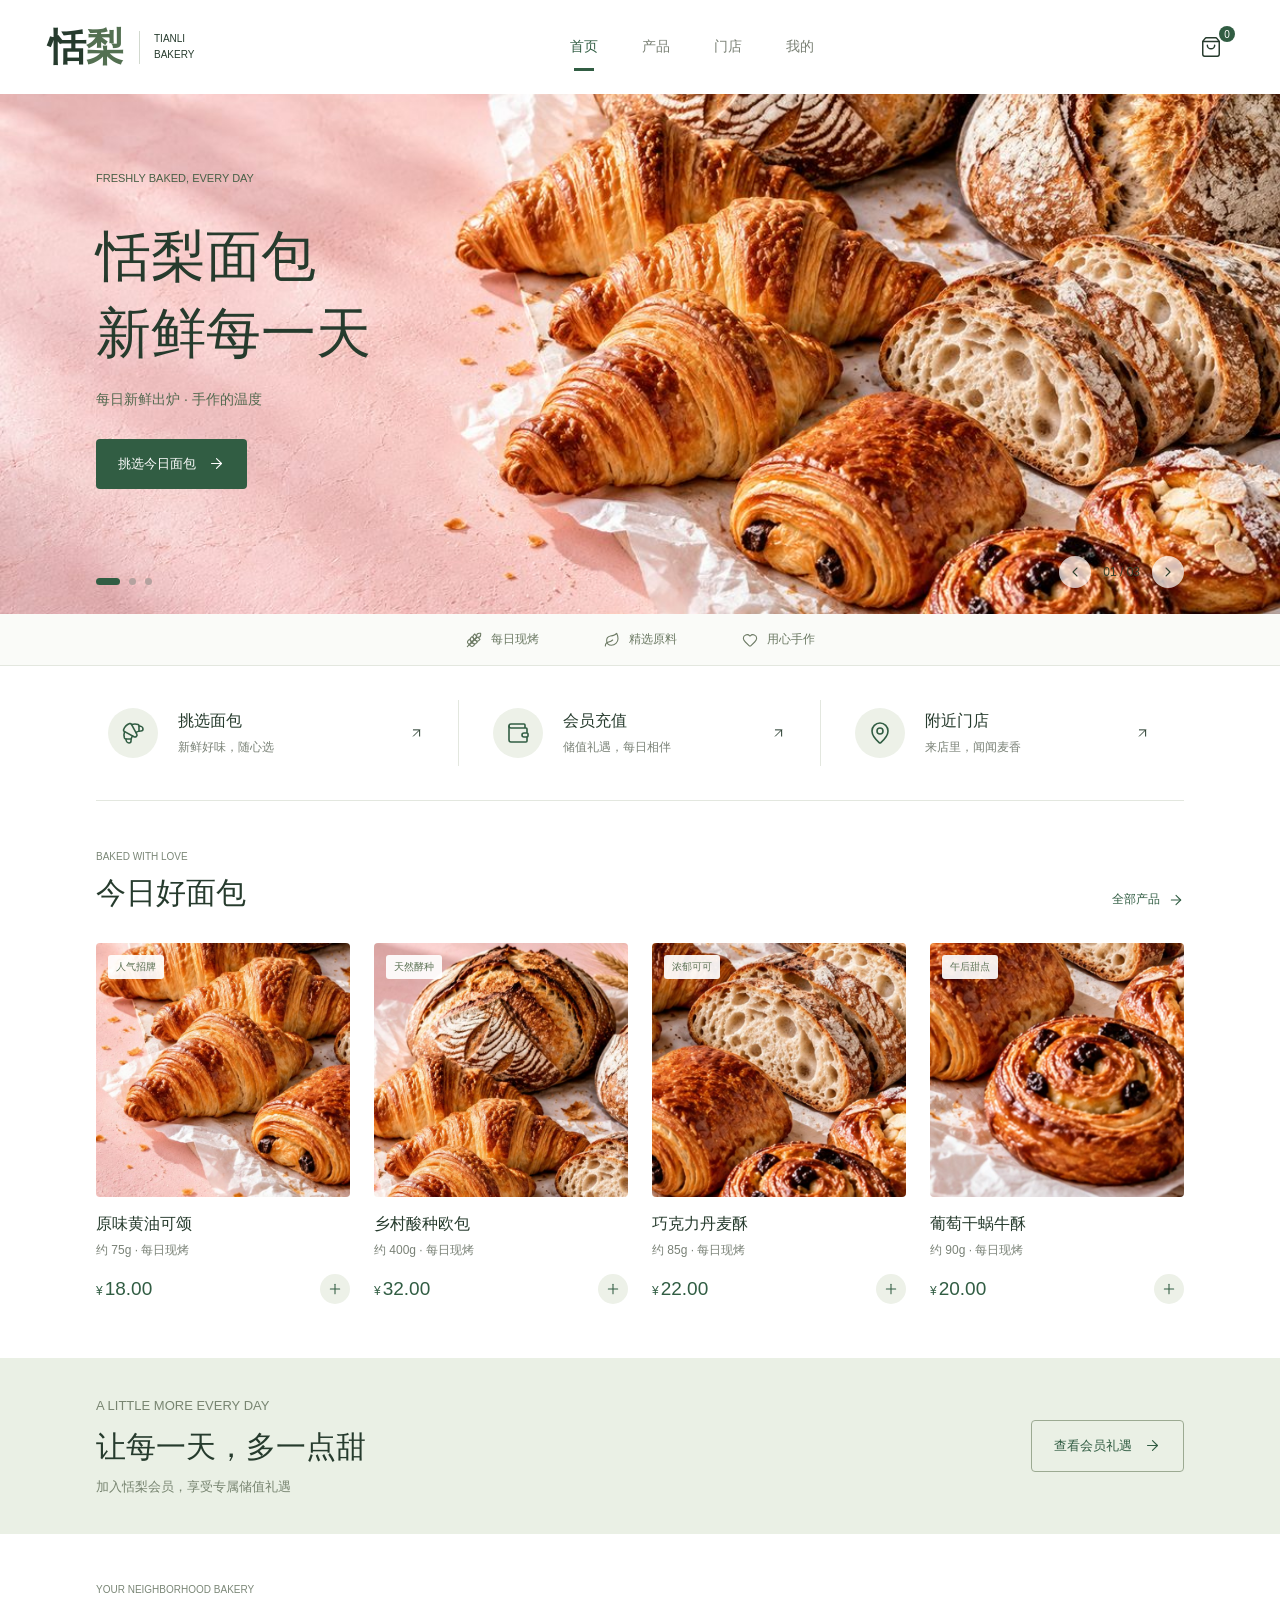
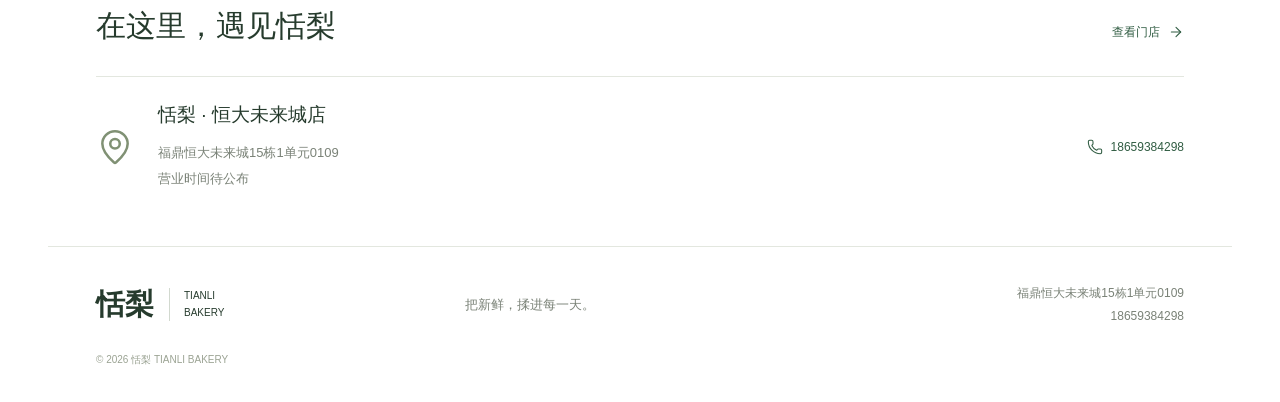
==== tianli-preview.html @ 6bf2262b "Publish self-contained interactive HTML preview" ====
<!doctype html>
<html lang="zh-CN">
<head>
  <meta charset="UTF-8">
  <meta name="viewport" content="width=device-width,initial-scale=1">
  <meta name="theme-color" content="#315d43">
  <title>恬梨 · 每日新鲜出炉</title>
  <style>
:root{--green:#315d43;--ink:#263b2d;--muted:#7a8277;--line:#e3e7df;--pink:#f1dbdd}*{box-sizing:border-box}body{margin:0;color:var(--ink);background:#fff;font-family:-apple-system,BlinkMacSystemFont,"PingFang SC","Microsoft YaHei",sans-serif;font-size:15px;letter-spacing:0}button,input{font:inherit}button,a,input{-webkit-tap-highlight-color:transparent}button{cursor:pointer;color:inherit;border:0}a{color:inherit;text-decoration:none}button:disabled{opacity:.45;cursor:not-allowed}button:focus-visible,a:focus-visible,input:focus-visible{outline:3px solid #b7c9ad;outline-offset:4px}svg{width:22px;height:22px;stroke-width:1.6;flex-shrink:0}h1,h2,h3,p{margin:0}h2{font-size:30px;font-weight:500}h3{font-size:17px;font-weight:500}.header{height:94px;display:flex;align-items:center;justify-content:space-between;max-width:1280px;margin:auto;padding:0 48px;gap:24px}.brand{display:flex;align-items:center;gap:15px}.brand-mark{font-family:"Songti SC",SimSun,serif;font-size:38px;font-weight:700;white-space:nowrap}.brand-mark span{color:#547052}.brand-sub{font-size:10px;line-height:1.65;padding-left:14px;border-left:1px solid #d2d9cf}.header nav{display:flex;gap:44px;align-items:center;height:100%}.header nav a{height:100%;display:flex;align-items:center;position:relative;font-size:14px;color:#7a8175}.header nav a.active{color:var(--green)}.header nav a.active:after{content:"";height:3px;position:absolute;background:var(--green);width:20px;bottom:23px;left:calc(50% - 10px)}.header-bag{background:transparent;position:relative}.icon-button{display:flex;align-items:center;justify-content:center;width:42px;height:42px;background:transparent;border-radius:50%}.header-bag span{position:absolute;right:-3px;top:0;background:var(--green);color:white;font-size:10px;border-radius:50%;min-width:16px;height:16px;display:grid;place-items:center}.hero{position:relative;background:#f2dadd;overflow:hidden;height:520px}.hero-image{position:absolute;width:100%;height:100%;object-fit:cover;object-position:center 59%}.hero-inner{max-width:1184px;margin:auto;padding:76px 48px;position:relative;height:100%}.eyebrow{font-size:10px;color:#7b8777;line-height:1.6}.hero .eyebrow{color:#476046;font-size:11px}.hero h1{font-family:"Songti SC",SimSun,serif;font-size:55px;font-weight:500;line-height:1.4;white-space:pre-line;margin:21px 0 19px}.hero p{font-size:14px;color:#52694f;margin-bottom:30px}.primary,.secondary{display:inline-flex;align-items:center;justify-content:center;gap:12px;padding:16px 22px;min-height:48px;border-radius:4px;background:var(--green);color:#fff;font-size:13px}.primary svg,.secondary svg{width:17px;height:17px}.secondary{background:#edf1e9;color:var(--green)}.hero-counter{position:absolute;right:48px;bottom:26px;display:flex;gap:12px;align-items:center;font-size:12px;color:#30412d}.hero-counter button{width:32px;height:32px;background:rgba(255,255,255,.7);border-radius:50%;display:grid;place-items:center}.hero-counter svg{width:16px;height:16px}.hero-dots{display:flex;gap:9px;position:absolute;left:48px;bottom:29px}.hero-dots button{width:7px;height:7px;padding:0;border-radius:50%;background:#b5a29f}.hero-dots button.active{width:24px;border-radius:4px;background:var(--green)}.promise{display:flex;justify-content:center;gap:65px;font-size:12px;color:#6c7a64;min-height:52px;align-items:center;border-bottom:1px solid var(--line);background:#fafbf8}.promise span{display:flex;align-items:center;gap:9px}.promise svg{width:16px;height:16px}.container{max-width:1184px;margin:auto;padding:0 48px}.quick-links{display:grid;grid-template-columns:repeat(3,minmax(0,1fr));padding:34px 0;border-bottom:1px solid var(--line)}.quick-links button{display:flex;align-items:center;gap:20px;background:transparent;text-align:left;padding:8px 34px;border-right:1px solid var(--line)}.quick-links button:first-child{padding-left:12px}.quick-links button:last-child{border:0}.quick-icon{width:50px;height:50px;display:grid;place-items:center;background:#edf1e8;border-radius:50%;flex-shrink:0}.quick-icon svg{width:24px;height:24px;color:var(--green)}.quick-links h3{font-size:16px;margin-bottom:7px}.quick-links p{font-size:12px;color:var(--muted)}.quick-links>button>svg{margin-left:auto;width:15px}.section{padding:48px 0 54px}.section-head{display:flex;align-items:end;justify-content:space-between;margin-bottom:29px;gap:20px}.section-head h2{margin-top:8px}.text-link{display:flex;align-items:center;gap:8px;background:transparent;color:var(--green);font-size:12px;padding:6px 0;white-space:nowrap}.text-link svg{width:16px;height:16px}.product-grid{display:grid;grid-template-columns:repeat(4,minmax(0,1fr));gap:24px}.product{min-width:0}.product-photo{position:relative;overflow:hidden;aspect-ratio:1/1;background:var(--pink);border-radius:4px;margin-bottom:17px;display:block;width:100%;padding:0}.product-photo img{width:100%;height:100%;object-fit:cover;transform:scale(1.75);transition:transform .3s}.product-photo:hover img{transform:scale(1.9)}.product-photo .badge{position:absolute;top:12px;left:12px;z-index:1;background:rgba(255,255,255,.92)}.badge{display:inline-flex;align-items:center;padding:5px 8px;border-radius:3px;font-size:10px;background:#edf1e8;color:#5b7153;white-space:nowrap}.product h3{margin-bottom:7px;font-size:16px}.product p{font-size:12px;color:var(--muted)}.product-bottom{display:flex;justify-content:space-between;align-items:center;margin-top:15px}.price{font-size:19px;color:var(--green);font-weight:500}.price small{font-size:12px;margin-right:2px}.add{width:30px;height:30px;display:grid;place-items:center;border-radius:50%;background:#edf1e8;color:var(--green)}.add svg{width:16px;height:16px}.membership{background:#eaf0e5;padding:38px 0}.membership .container{display:flex;justify-content:space-between;align-items:center;gap:24px}.membership h2{font-family:"Songti SC",SimSun,serif;margin:10px 0;font-size:30px}.membership p{color:#788571;font-size:13px}.membership .primary{background:transparent;border:1px solid #9caa92;color:var(--green)}.store-teaser{display:flex;justify-content:space-between;align-items:center;border-top:1px solid var(--line);padding:25px 0 0;gap:20px}.store-teaser h3{font-size:19px;margin-bottom:12px}.store-teaser p{font-size:13px;color:var(--muted);line-height:2}.store-pin{display:flex;align-items:center;gap:24px}.store-pin>svg{width:38px;height:38px;color:#809174}.site-footer{border-top:1px solid var(--line);padding:35px 48px;max-width:1184px;margin:auto;display:grid;grid-template-columns:1fr 1fr 1fr;gap:20px;align-items:center}.site-footer .brand-mark{font-size:29px}.site-footer>p{font-size:13px;color:var(--muted)}.footer-address{font-size:12px!important;text-align:right;line-height:1.9}.footer-small{grid-column:1/-1;font-size:10px;color:#9ba393;padding-top:6px}.mobile-nav{display:none}.page-title{padding:44px 0 30px}.page-title h1{font-size:32px;font-weight:500;margin:10px 0 15px}.page-title p{color:var(--muted);font-size:13px;line-height:1.8}.catalog-tools{display:flex;justify-content:space-between;align-items:center;gap:24px;margin-bottom:30px;flex-wrap:wrap}.categories{display:flex;gap:8px;overflow:auto;max-width:100%}.categories button{border-radius:4px;padding:13px 18px;background:#f3f5f0;color:#6a7961;font-size:13px;white-space:nowrap}.categories button.active{background:var(--green);color:white}.search-box{display:flex;align-items:center;border:1px solid var(--line);border-radius:4px;padding:0 14px;height:44px;gap:10px}.search-box svg{width:16px;color:#8b9685}.search-box input{border:0;outline:0;max-width:200px;font-size:13px;background:transparent;width:100%}.catalog-section{padding-bottom:60px}.catalog-section .product-grid{row-gap:38px}.results{font-size:12px;color:var(--muted);margin-bottom:25px}.empty{padding:48px 16px;text-align:center;color:var(--muted);font-size:13px;line-height:1.8}.wallet-layout{display:grid;grid-template-columns:1fr 1.1fr;gap:70px;padding-bottom:60px}.member-header{display:flex;gap:14px;align-items:center;margin-bottom:26px}.avatar{width:46px;height:46px;border-radius:50%;background:#e7eee1;display:grid;place-items:center;font-size:20px}.member-header h3{margin-bottom:7px}.member-header p{font-size:12px;color:var(--muted)}.member-header .text-link{margin-left:auto}.balance{background:var(--green);color:#fff;border-radius:6px;padding:30px}.balance-top{display:flex;justify-content:space-between;font-size:12px;gap:15px}.balance-top .eyebrow{color:#c8d4c3}.balance-number{font-size:54px;margin:18px 0}.balance-bottom{font-size:11px;color:#c9d6c4}.wallet-layout h2{font-size:23px}.wallet-layout .section-head{margin-bottom:22px;align-items:center}.plans{display:grid;grid-template-columns:repeat(2,minmax(0,1fr));gap:14px}.plan{border:1px solid var(--line);background:#fff;padding:24px 12px;border-radius:4px;color:var(--green)}.plan.active{border-color:var(--green);background:#eff4ea;box-shadow:inset 0 0 0 1px var(--green)}.plan-amount{display:block;font-size:28px;margin-bottom:8px}.plan-gift{font-size:12px;color:#718469}.plan-note{color:var(--muted);font-size:11px;margin-top:17px;line-height:1.8}.agreement{display:flex;align-items:center;gap:0;flex-wrap:wrap;font-size:12px;color:var(--muted);margin:23px 0}.agreement label{display:flex;align-items:center;gap:6px}.agreement input{accent-color:var(--green);width:15px;height:15px}.agreement .text-link{font-size:12px}.recharge{width:100%}.records-title{margin-top:34px!important}.store-layout{display:grid;grid-template-columns:1fr 1fr;gap:50px;padding-bottom:55px;align-items:start}.store-image{width:100%;aspect-ratio:1.2;object-fit:cover;border-radius:4px}.store-card{padding:12px 0}.store-card h2{font-size:24px;margin-bottom:28px}.store-field{padding:18px 0;border-bottom:1px solid var(--line);line-height:1.8}.store-field span{display:block;font-size:11px;color:var(--muted);margin-bottom:7px}.store-field p{font-size:14px}.store-services{display:flex;gap:8px;margin:20px 0}.store-actions{display:flex;gap:12px;flex-wrap:wrap}.store-actions .primary,.store-actions .secondary{font-size:12px}.cart-summary{position:sticky;bottom:24px;background:var(--green);color:white;display:flex;align-items:center;justify-content:space-between;gap:12px;padding:16px 22px;border-radius:4px;margin:30px 0 0}.cart-summary button{background:transparent;color:white;display:flex;align-items:center;gap:8px}.cart-summary .price{color:white}.cart-summary .text-link{font-size:13px}dialog{border:0;border-radius:8px;width:min(490px,calc(100% - 32px));padding:28px;color:var(--ink);max-height:85vh;overflow-y:auto}dialog::backdrop{background:rgba(21,38,25,.42);backdrop-filter:blur(3px)}.modal-head{display:flex;justify-content:space-between;align-items:center;gap:14px;margin-bottom:22px}.modal-head h2{font-size:22px}.modal-head .icon-button{background:#f2f5ed;flex-shrink:0}.modal-photo{width:100%;aspect-ratio:1.5;object-fit:cover;border-radius:4px}.modal-desc{font-size:14px;color:#6e7d65;line-height:1.9;margin:20px 0}.modal-small{font-size:12px;line-height:1.9;color:var(--muted)}dialog>.primary{width:100%;margin-top:22px}.cart-item{display:flex;justify-content:space-between;align-items:center;gap:14px;padding:18px 0;border-bottom:1px solid var(--line)}.cart-item h3{font-size:14px;margin-bottom:7px}.cart-item p{font-size:12px;color:var(--muted)}.stepper{display:flex;align-items:center;gap:10px}.stepper button{width:30px;height:30px;background:#edf1e8;display:grid;place-items:center;border-radius:3px}.stepper svg{width:14px;height:14px}.cart-total{display:flex;justify-content:space-between;align-items:center;margin-top:24px}.pickup-store{background:#f3f6ee;padding:14px;margin:18px 0;font-size:12px;line-height:1.9;color:#6a7d60}#toast{position:fixed;bottom:105px;left:50%;transform:translateX(-50%);background:#283f2d;color:white;padding:12px 20px;border-radius:4px;font-size:13px;z-index:5;opacity:0;pointer-events:none;transition:opacity .2s;max-width:90%;text-align:center}#toast.visible{opacity:1}body:has(dialog[open]){overflow:hidden}.notice-text{font-size:14px;line-height:1.9;color:#73816b}.checkout-form{display:grid;gap:14px}.checkout-form label{font-size:12px;display:grid;gap:8px;color:#68785f}.checkout-form input{border:1px solid var(--line);padding:13px;border-radius:4px;width:100%;background:#fff}.checkout-form .primary{margin-top:8px}.checkout-note{font-size:11px;color:#8b9486;line-height:1.8}
@media(min-width:1440px){.hero{height:560px}.hero-inner{padding-top:88px}.hero-image{object-position:center 58%}}@media(max-width:900px){.header{padding:0 28px}.container{padding:0 28px}.hero-inner{padding-left:28px;padding-right:28px}.hero-image{object-position:45% center}.hero h1{font-size:48px}.quick-links button{padding:8px 16px;gap:12px}.quick-links p{font-size:10px}.quick-links>button>svg{display:none}.product-grid{gap:18px}.wallet-layout{gap:32px}.site-footer{padding:30px 28px}.hero-dots{left:28px}.hero-counter{right:28px}.store-layout{gap:26px}}
@media(max-width:600px){body{padding-bottom:72px}.header{height:78px;padding:0 22px}.header .brand-mark{font-size:32px}.header .brand-sub{font-size:9px}.header nav{display:none}.hero{height:460px}.hero-image{object-position:43% center}.hero-inner{padding:42px 22px}.hero h1{font-size:40px;line-height:1.45;margin:21px 0 17px}.hero .eyebrow{font-size:9px;max-width:180px}.hero p{font-size:11px;max-width:190px;line-height:1.9;margin-bottom:22px}.hero .primary{padding:13px 17px;font-size:11px;min-height:44px}.hero-dots{left:22px;bottom:24px}.hero-counter{right:22px;bottom:16px}.hero-counter button{width:29px;height:29px}.promise{gap:23px;font-size:10px;height:48px}.promise svg{width:14px;height:14px}.promise span{gap:6px}.container{padding:0 22px}.quick-links{padding:22px 0}.quick-links button{flex-direction:column;gap:9px;text-align:center;padding:4px 6px!important}.quick-links .quick-icon{width:40px;height:40px}.quick-icon svg{width:21px;height:21px}.quick-links h3{font-size:13px;margin-bottom:5px}.quick-links p{font-size:9px;line-height:1.6}.section{padding:30px 0 34px}.section-head{margin-bottom:22px}.section-head h2{font-size:23px;margin-top:6px}.eyebrow{font-size:8px}.text-link{font-size:11px}.product-grid{grid-template-columns:repeat(2,minmax(0,1fr));gap:24px 16px}.product-photo{margin-bottom:13px}.product-photo .badge{top:8px;left:8px;font-size:9px;padding:4px 6px}.product h3{font-size:14px;line-height:1.5}.product p{font-size:10px}.product-bottom{margin-top:10px}.price{font-size:17px}.add{width:29px;height:29px}.membership{padding:27px 0}.membership .container{display:block}.membership h2{font-size:24px}.membership p{font-size:11px;line-height:1.8}.membership .primary{margin-top:20px;min-height:40px;font-size:11px;padding:11px 16px}.store-teaser{align-items:start}.store-pin{gap:13px}.store-pin>svg{width:25px;height:25px}.store-teaser h3{font-size:15px}.store-teaser p{font-size:11px}.store-teaser>.text-link{display:none}.site-footer{padding:28px 22px;display:flex;flex-wrap:wrap;gap:18px}.site-footer .brand{width:100%}.site-footer>p{font-size:11px}.footer-address{text-align:left;font-size:10px!important}.footer-small{width:100%}.mobile-nav{position:fixed;bottom:0;left:0;width:100%;height:calc(64px + env(safe-area-inset-bottom));background:rgba(255,255,255,.98);border-top:1px solid var(--line);display:flex;justify-content:space-around;z-index:3;padding-bottom:env(safe-area-inset-bottom)}.mobile-nav a{display:flex;flex-direction:column;align-items:center;justify-content:center;gap:5px;font-size:10px;width:25%;color:#8c9585}.mobile-nav svg{width:21px;height:21px}.mobile-nav a.active{color:var(--green)}.page-title{padding:28px 0}.page-title h1{font-size:27px;margin:10px 0 12px}.page-title p{font-size:12px}.catalog-tools{gap:17px;flex-direction:column-reverse;align-items:stretch}.search-box input{max-width:none}.categories{gap:8px}.categories button{font-size:11px;padding:11px 13px;flex-shrink:0}.catalog-section{padding-bottom:28px}.results{font-size:11px}.cart-summary{bottom:82px;padding:14px 15px}.wallet-layout{grid-template-columns:1fr;gap:32px;padding-bottom:36px}.member-header{margin-bottom:22px}.member-header h3{font-size:15px}.member-header p{font-size:11px}.balance{padding:25px}.balance-number{font-size:47px}.wallet-layout h2{font-size:22px}.wallet-layout .section-head{margin-bottom:20px}.store-layout{grid-template-columns:1fr;gap:20px;padding-bottom:32px}.store-image{aspect-ratio:1.6}.store-card{padding:0}.store-card h2{font-size:22px}.store-field{padding:15px 0}.store-field p{font-size:13px}.store-services{margin:19px 0}.store-actions{gap:10px}.store-actions .primary,.store-actions .secondary{padding:14px 17px;font-size:11px}.store-actions .text-link{font-size:10px}dialog{padding:22px;max-height:82vh}.modal-head h2{font-size:20px}.cart-item h3{font-size:13px}.hero-counter span{font-size:10px}}
@media(prefers-reduced-motion:reduce){*{scroll-behavior:auto!important;transition:none!important}.product-photo:hover img{transform:scale(1.75)}}
/* Keep mobile headlines over the poster's quiet pink area. */
@media(max-width:600px){.hero-image{object-position:left center}.hero p{max-width:200px}.hero h1{font-size:38px}.hero{height:430px}}
.product-photo img{transform:none}.product-photo:hover img{transform:scale(1.04)}

</style>
  <script>
window.BakeryImages={"bakery":"[data-uri]","croissant":"[data-uri]","sourdough":"[data-uri]","chocolate":"[data-uri]","raisin":"[data-uri]"};
(function (root, factory) {
  const data = factory();
  if (typeof module === 'object' && module.exports) module.exports = data;
  else root.BakeryData = data;
})(typeof globalThis !== 'undefined' ? globalThis : this, function () {
  return {
    brand: { name: '恬梨', english: 'TIANLI BAKERY', tagline: '把新鲜，揉进每一天。', isSample: false },
    image: '/assets/bakery.jpg',
    categories: ['全部', '经典可颂', '手作欧包', '甜蜜点心'],
    banners: [
      { title: '恬梨面包\n新鲜每一天', subtitle: '每日新鲜出炉 · 手作的温度', label: 'FRESHLY BAKED, EVERY DAY', position: 'center', category: '全部' },
      { title: '层层酥香\n口口有回响', subtitle: '黄油可颂 · 酥脆与柔软的相遇', label: 'A LITTLE BUTTER, A LOT OF JOY', position: '70% 55%', category: '经典可颂' },
      { title: '慢慢发酵\n慢慢喜欢', subtitle: '天然酵种 · 品尝麦香本来的模样', label: 'GOOD THINGS TAKE TIME', position: 'right top', category: '手作欧包' }
    ],
    products: [
      { id: 'croissant', name: '原味黄油可颂', category: '经典可颂', price: 1800, label: '人气招牌', description: '黄油香气藏在层层酥皮里，轻轻一咬，外酥内柔。', ingredients: '小麦粉、黄油、牛奶、鸡蛋、酵母', allergens: '含小麦、乳制品、鸡蛋', position: '50% 58%', weight: '约 75g' },
      { id: 'sourdough', name: '乡村酸种欧包', category: '手作欧包', price: 3200, label: '天然酵种', description: '缓慢发酵的质朴麦香，酥脆外壳与柔韧内芯，适合分享。', ingredients: '小麦粉、水、天然酵种、海盐', allergens: '含小麦；同一厨房处理坚果、乳制品', position: '65% 10%', weight: '约 400g' },
      { id: 'chocolate', name: '巧克力丹麦酥', category: '经典可颂', price: 2200, label: '浓郁可可', description: '酥皮包裹巧克力，浓郁可可香伴着黄油香气一起醒来。', ingredients: '小麦粉、黄油、巧克力、牛奶、鸡蛋', allergens: '含小麦、乳制品、鸡蛋、大豆', position: '78% 70%', weight: '约 85g' },
      { id: 'raisin', name: '葡萄干蜗牛酥', category: '甜蜜点心', price: 2000, label: '午后甜点', description: '卷起香甜葡萄干与柔滑卡仕达，给下午留一点甜。', ingredients: '小麦粉、黄油、葡萄干、牛奶、鸡蛋', allergens: '含小麦、乳制品、鸡蛋', position: '88% 92%', weight: '约 90g' }
    ],
    rechargePlans: [{ amount: 10000, gift: 0 }, { amount: 20000, gift: 1000 }, { amount: 50000, gift: 3000 }, { amount: 100000, gift: 8000 }],
    stores: [
      { id: 'tianli-fuding', name: '恬梨 · 恒大未来城店', address: '福鼎恒大未来城15栋1单元0109', hours: '营业时间待公布', phone: '18659384298', latitude: null, longitude: null, isSample: false, services: ['到店自提', '每日现烤'] }
    ]
  };
});

</script>
  <script>
/**
 * @license lucide v1.8.0 - ISC
 *
 * This source code is licensed under the ISC license.
 * See the LICENSE file in the root directory of this source tree.
 */

(function(a,n){typeof exports=="object"&&typeof module<"u"?n(exports):typeof define=="function"&&define.amd?define(["exports"],n):(a=typeof globalThis<"u"?globalThis:a||self,n(a.lucide={}))})(this,(function(a){"use strict";const n={xmlns:"http://www.w3.org/2000/svg",width:24,height:24,viewBox:"0 0 24 24",fill:"none",stroke:"currentColor","stroke-width":2,"stroke-linecap":"round","stroke-linejoin":"round"},fa=([t,h,d])=>{const c=document.createElementNS("http://www.w3.org/2000/svg",t);return Object.keys(h).forEach(M=>{c.setAttribute(M,String(h[M]))}),d?.length&&d.forEach(M=>{const p=fa(M);c.appendChild(p)}),c},ka=(t,h={})=>{const d={...n,...h};return fa(["svg",d,t])},Gu=t=>{for(const h in t)if(h.startsWith("aria-")||h==="role"||h==="title")return!0;return!1},Wu=(...t)=>t.filter((h,d,c)=>!!h&&h.trim()!==""&&c.indexOf(h)===d).join(" ").trim(),Eu=t=>t.replace(/^([A-Z])|[\s-_]+(\w)/g,(h,d,c)=>c?c.toUpperCase():d.toLowerCase()),Iu=t=>{const h=Eu(t);return h.charAt(0).toUpperCase()+h.slice(1)},Xu=t=>Array.from(t.attributes).reduce((h,d)=>(h[d.name]=d.value,h),{}),Pa=t=>typeof t=="string"?t:!t||!t.class?"":t.class&&typeof t.class=="string"?t.class.split(" "):t.class&&Array.isArray(t.class)?t.class:"",Ba=(t,{nameAttr:h,icons:d,attrs:c})=>{const M=t.getAttribute(h);if(M==null)return;const p=Iu(M),Sa=d[p];if(!Sa)return console.warn(`${t.outerHTML} icon name was not found in the provided icons object.`);const La=Xu(t),ju=Gu(La)?{}:{"aria-hidden":"true"},Ou={...n,"data-lucide":M,...ju,...c,...La},Nu=Pa(La),Ku=Pa(c),Zu=Wu("lucide",`lucide-${M}`,...Nu,...Ku);Zu&&Object.assign(Ou,{class:Zu});const Qu=ka(Sa,Ou);return t.parentNode?.replaceChild(Qu,t)},za=[["path",{d:"m14 12 4 4 4-4"}],["path",{d:"M18 16V7"}],["path",{d:"m2 16 4.039-9.69a.5.5 0 0 1 .923 0L11 16"}],["path",{d:"M3.304 13h6.392"}]],Fa=[["path",{d:"m14 11 4-4 4 4"}],["path",{d:"M18 16V7"}],["path",{d:"m2 16 4.039-9.69a.5.5 0 0 1 .923 0L11 16"}],["path",{d:"M3.304 13h6.392"}]],Da=[["path",{d:"m15 16 2.536-7.328a1.02 1.02 1 0 1 1.928 0L22 16"}],["path",{d:"M15.697 14h5.606"}],["path",{d:"m2 16 4.039-9.69a.5.5 0 0 1 .923 0L11 16"}],["path",{d:"M3.304 13h6.392"}]],Ra=[["circle",{cx:"16",cy:"4",r:"1"}],["path",{d:"m18 19 1-7-6 1"}],["path",{d:"m5 8 3-3 5.5 3-2.36 3.5"}],["path",{d:"M4.24 14.5a5 5 0 0 0 6.88 6"}],["path",{d:"M13.76 17.5a5 5 0 0 0-6.88-6"}]],ba=[["path",{d:"M22 12h-2.48a2 2 0 0 0-1.93 1.46l-2.35 8.36a.25.25 0 0 1-.48 0L9.24 2.18a.25.25 0 0 0-.48 0l-2.35 8.36A2 2 0 0 1 4.49 12H2"}]],qa=[["path",{d:"M18 17.5a2.5 2.5 0 1 1-4 2.03V12"}],["path",{d:"M6 12H4a2 2 0 0 1-2-2V5a2 2 0 0 1 2-2h16a2 2 0 0 1 2 2v5a2 2 0 0 1-2 2h-2"}],["path",{d:"M6 8h12"}],["path",{d:"M6.6 15.572A2 2 0 1 0 10 17v-5"}]],Ta=[["path",{d:"M5 17H4a2 2 0 0 1-2-2V5a2 2 0 0 1 2-2h16a2 2 0 0 1 2 2v10a2 2 0 0 1-2 2h-1"}],["path",{d:"m12 15 5 6H7Z"}]],g=[["circle",{cx:"12",cy:"13",r:"8"}],["path",{d:"M5 3 2 6"}],["path",{d:"m22 6-3-3"}],["path",{d:"M6.38 18.7 4 21"}],["path",{d:"M17.64 18.67 20 21"}],["path",{d:"m9 13 2 2 4-4"}]],Ua=[["path",{d:"M6.87 6.87a8 8 0 1 0 11.26 11.26"}],["path",{d:"M19.9 14.25a8 8 0 0 0-9.15-9.15"}],["path",{d:"m22 6-3-3"}],["path",{d:"M6.26 18.67 4 21"}],["path",{d:"m2 2 20 20"}],["path",{d:"M4 4 2 6"}]],C=[["circle",{cx:"12",cy:"13",r:"8"}],["path",{d:"M5 3 2 6"}],["path",{d:"m22 6-3-3"}],["path",{d:"M6.38 18.7 4 21"}],["path",{d:"M17.64 18.67 20 21"}],["path",{d:"M12 10v6"}],["path",{d:"M9 13h6"}]],u=[["circle",{cx:"12",cy:"13",r:"8"}],["path",{d:"M5 3 2 6"}],["path",{d:"m22 6-3-3"}],["path",{d:"M6.38 18.7 4 21"}],["path",{d:"M17.64 18.67 20 21"}],["path",{d:"M9 13h6"}]],Oa=[["circle",{cx:"12",cy:"13",r:"8"}],["path",{d:"M12 9v4l2 2"}],["path",{d:"M5 3 2 6"}],["path",{d:"m22 6-3-3"}],["path",{d:"M6.38 18.7 4 21"}],["path",{d:"M17.64 18.67 20 21"}]],Za=[["path",{d:"M11 21c0-2.5 2-2.5 2-5"}],["path",{d:"M16 21c0-2.5 2-2.5 2-5"}],["path",{d:"m19 8-.8 3a1.25 1.25 0 0 1-1.2 1H7a1.25 1.25 0 0 1-1.2-1L5 8"}],["path",{d:"M21 3a1 1 0 0 1 1 1v2a2 2 0 0 1-2 2H4a2 2 0 0 1-2-2V4a1 1 0 0 1 1-1z"}],["path",{d:"M6 21c0-2.5 2-2.5 2-5"}]],Ga=[["rect",{width:"18",height:"18",x:"3",y:"3",rx:"2",ry:"2"}],["polyline",{points:"11 3 11 11 14 8 17 11 17 3"}]],Wa=[["path",{d:"M2 12h20"}],["path",{d:"M10 16v4a2 2 0 0 1-2 2H6a2 2 0 0 1-2-2v-4"}],["path",{d:"M10 8V4a2 2 0 0 0-2-2H6a2 2 0 0 0-2 2v4"}],["path",{d:"M20 16v1a2 2 0 0 1-2 2h-2a2 2 0 0 1-2-2v-1"}],["path",{d:"M14 8V7c0-1.1.9-2 2-2h2a2 2 0 0 1 2 2v1"}]],Ea=[["path",{d:"M12 2v20"}],["path",{d:"M8 10H4a2 2 0 0 1-2-2V6c0-1.1.9-2 2-2h4"}],["path",{d:"M16 10h4a2 2 0 0 0 2-2V6a2 2 0 0 0-2-2h-4"}],["path",{d:"M8 20H7a2 2 0 0 1-2-2v-2c0-1.1.9-2 2-2h1"}],["path",{d:"M16 14h1a2 2 0 0 1 2 2v2a2 2 0 0 1-2 2h-1"}]],Ia=[["rect",{width:"6",height:"16",x:"4",y:"2",rx:"2"}],["rect",{width:"6",height:"9",x:"14",y:"9",rx:"2"}],["path",{d:"M22 22H2"}]],Xa=[["rect",{width:"16",height:"6",x:"2",y:"4",rx:"2"}],["rect",{width:"9",height:"6",x:"9",y:"14",rx:"2"}],["path",{d:"M22 22V2"}]],ja=[["rect",{width:"6",height:"14",x:"4",y:"5",rx:"2"}],["rect",{width:"6",height:"10",x:"14",y:"7",rx:"2"}],["path",{d:"M17 22v-5"}],["path",{d:"M17 7V2"}],["path",{d:"M7 22v-3"}],["path",{d:"M7 5V2"}]],Na=[["rect",{width:"6",height:"14",x:"4",y:"5",rx:"2"}],["rect",{width:"6",height:"10",x:"14",y:"7",rx:"2"}],["path",{d:"M10 2v20"}],["path",{d:"M20 2v20"}]],Ka=[["rect",{width:"6",height:"14",x:"4",y:"5",rx:"2"}],["rect",{width:"6",height:"10",x:"14",y:"7",rx:"2"}],["path",{d:"M4 2v20"}],["path",{d:"M14 2v20"}]],Qa=[["rect",{width:"6",height:"14",x:"2",y:"5",rx:"2"}],["rect",{width:"6",height:"10",x:"16",y:"7",rx:"2"}],["path",{d:"M12 2v20"}]],Ja=[["rect",{width:"6",height:"14",x:"2",y:"5",rx:"2"}],["rect",{width:"6",height:"10",x:"12",y:"7",rx:"2"}],["path",{d:"M22 2v20"}]],Ya=[["rect",{width:"6",height:"14",x:"6",y:"5",rx:"2"}],["rect",{width:"6",height:"10",x:"16",y:"7",rx:"2"}],["path",{d:"M2 2v20"}]],_a=[["rect",{width:"6",height:"10",x:"9",y:"7",rx:"2"}],["path",{d:"M4 22V2"}],["path",{d:"M20 22V2"}]],xa=[["rect",{width:"6",height:"14",x:"3",y:"5",rx:"2"}],["rect",{width:"6",height:"10",x:"15",y:"7",rx:"2"}],["path",{d:"M3 2v20"}],["path",{d:"M21 2v20"}]],at=[["rect",{width:"6",height:"16",x:"4",y:"6",rx:"2"}],["rect",{width:"6",height:"9",x:"14",y:"6",rx:"2"}],["path",{d:"M22 2H2"}]],tt=[["rect",{width:"9",height:"6",x:"6",y:"14",rx:"2"}],["rect",{width:"16",height:"6",x:"6",y:"4",rx:"2"}],["path",{d:"M2 2v20"}]],ht=[["path",{d:"M22 17h-3"}],["path",{d:"M22 7h-5"}],["path",{d:"M5 17H2"}],["path",{d:"M7 7H2"}],["rect",{x:"5",y:"14",width:"14",height:"6",rx:"2"}],["rect",{x:"7",y:"4",width:"10",height:"6",rx:"2"}]],dt=[["rect",{width:"14",height:"6",x:"5",y:"14",rx:"2"}],["rect",{width:"10",height:"6",x:"7",y:"4",rx:"2"}],["path",{d:"M2 14h20"}],["path",{d:"M2 4h20"}]],ct=[["rect",{width:"14",height:"6",x:"5",y:"14",rx:"2"}],["rect",{width:"10",height:"6",x:"7",y:"4",rx:"2"}],["path",{d:"M2 20h20"}],["path",{d:"M2 10h20"}]],Mt=[["rect",{width:"14",height:"6",x:"5",y:"16",rx:"2"}],["rect",{width:"10",height:"6",x:"7",y:"2",rx:"2"}],["path",{d:"M2 12h20"}]],pt=[["rect",{width:"14",height:"6",x:"5",y:"12",rx:"2"}],["rect",{width:"10",height:"6",x:"7",y:"2",rx:"2"}],["path",{d:"M2 22h20"}]],it=[["rect",{width:"14",height:"6",x:"5",y:"16",rx:"2"}],["rect",{width:"10",height:"6",x:"7",y:"6",rx:"2"}],["path",{d:"M2 2h20"}]],nt=[["rect",{width:"10",height:"6",x:"7",y:"9",rx:"2"}],["path",{d:"M22 20H2"}],["path",{d:"M22 4H2"}]],lt=[["rect",{width:"14",height:"6",x:"5",y:"15",rx:"2"}],["rect",{width:"10",height:"6",x:"7",y:"3",rx:"2"}],["path",{d:"M2 21h20"}],["path",{d:"M2 3h20"}]],et=[["path",{d:"M10 10H6"}],["path",{d:"M14 18V6a2 2 0 0 0-2-2H4a2 2 0 0 0-2 2v11a1 1 0 0 0 1 1h2"}],["path",{d:"M19 18h2a1 1 0 0 0 1-1v-3.28a1 1 0 0 0-.684-.948l-1.923-.641a1 1 0 0 1-.578-.502l-1.539-3.076A1 1 0 0 0 16.382 8H14"}],["path",{d:"M8 8v4"}],["path",{d:"M9 18h6"}],["circle",{cx:"17",cy:"18",r:"2"}],["circle",{cx:"7",cy:"18",r:"2"}]],rt=[["path",{d:"M16 12h3"}],["path",{d:"M17.5 12a8 8 0 0 1-8 8A4.5 4.5 0 0 1 5 15.5c0-6 8-4 8-8.5a3 3 0 1 0-6 0c0 3 2.5 8.5 12 13"}]],ot=[["path",{d:"M10 17c-5-3-7-7-7-9a2 2 0 0 1 4 0c0 2.5-5 2.5-5 6 0 1.7 1.3 3 3 3 2.8 0 5-2.2 5-5"}],["path",{d:"M22 17c-5-3-7-7-7-9a2 2 0 0 1 4 0c0 2.5-5 2.5-5 6 0 1.7 1.3 3 3 3 2.8 0 5-2.2 5-5"}]],vt=[["path",{d:"M10 2v5.632c0 .424-.272.795-.653.982A6 6 0 0 0 6 14c.006 4 3 7 5 8"}],["path",{d:"M10 5H8a2 2 0 0 0 0 4h.68"}],["path",{d:"M14 2v5.632c0 .424.272.795.652.982A6 6 0 0 1 18 14c0 4-3 7-5 8"}],["path",{d:"M14 5h2a2 2 0 0 1 0 4h-.68"}],["path",{d:"M18 22H6"}],["path",{d:"M9 2h6"}]],$t=[["path",{d:"M12 6v16"}],["path",{d:"m19 13 2-1a9 9 0 0 1-18 0l2 1"}],["path",{d:"M9 11h6"}],["circle",{cx:"12",cy:"4",r:"2"}]],mt=[["circle",{cx:"12",cy:"12",r:"10"}],["path",{d:"M16 16s-1.5-2-4-2-4 2-4 2"}],["path",{d:"M7.5 8 10 9"}],["path",{d:"m14 9 2.5-1"}],["path",{d:"M9 10h.01"}],["path",{d:"M15 10h.01"}]],yt=[["circle",{cx:"12",cy:"12",r:"10"}],["path",{d:"M8 15h8"}],["path",{d:"M8 9h2"}],["path",{d:"M14 9h2"}]],st=[["path",{d:"M7 10H6a4 4 0 0 1-4-4 1 1 0 0 1 1-1h4"}],["path",{d:"M7 5a1 1 0 0 1 1-1h13a1 1 0 0 1 1 1 7 7 0 0 1-7 7H8a1 1 0 0 1-1-1z"}],["path",{d:"M9 12v5"}],["path",{d:"M15 12v5"}],["path",{d:"M5 20a3 3 0 0 1 3-3h8a3 3 0 0 1 3 3 1 1 0 0 1-1 1H6a1 1 0 0 1-1-1"}]],gt=[["path",{d:"M2 12 7 2"}],["path",{d:"m7 12 5-10"}],["path",{d:"m12 12 5-10"}],["path",{d:"m17 12 5-10"}],["path",{d:"M4.5 7h15"}],["path",{d:"M12 16v6"}]],Ct=[["circle",{cx:"12",cy:"12",r:"10"}],["path",{d:"m14.31 8 5.74 9.94"}],["path",{d:"M9.69 8h11.48"}],["path",{d:"m7.38 12 5.74-9.94"}],["path",{d:"M9.69 16 3.95 6.06"}],["path",{d:"M14.31 16H2.83"}],["path",{d:"m16.62 12-5.74 9.94"}]],ut=[["rect",{width:"20",height:"16",x:"2",y:"4",rx:"2"}],["path",{d:"M6 8h.01"}],["path",{d:"M10 8h.01"}],["path",{d:"M14 8h.01"}]],At=[["path",{d:"M12 6.528V3a1 1 0 0 1 1-1h0"}],["path",{d:"M18.237 21A15 15 0 0 0 22 11a6 6 0 0 0-10-4.472A6 6 0 0 0 2 11a15.1 15.1 0 0 0 3.763 10 3 3 0 0 0 3.648.648 5.5 5.5 0 0 1 5.178 0A3 3 0 0 0 18.237 21"}]],Ht=[["rect",{width:"20",height:"5",x:"2",y:"3",rx:"1"}],["path",{d:"M4 8v11a2 2 0 0 0 2 2h2"}],["path",{d:"M20 8v11a2 2 0 0 1-2 2h-2"}],["path",{d:"m9 15 3-3 3 3"}],["path",{d:"M12 12v9"}]],Vt=[["rect",{x:"2",y:"4",width:"20",height:"16",rx:"2"}],["path",{d:"M10 4v4"}],["path",{d:"M2 8h20"}],["path",{d:"M6 4v4"}]],wt=[["rect",{width:"20",height:"5",x:"2",y:"3",rx:"1"}],["path",{d:"M4 8v11a2 2 0 0 0 2 2h12a2 2 0 0 0 2-2V8"}],["path",{d:"m9.5 17 5-5"}],["path",{d:"m9.5 12 5 5"}]],St=[["rect",{width:"20",height:"5",x:"2",y:"3",rx:"1"}],["path",{d:"M4 8v11a2 2 0 0 0 2 2h12a2 2 0 0 0 2-2V8"}],["path",{d:"M10 12h4"}]],Lt=[["path",{d:"M19 9V6a2 2 0 0 0-2-2H7a2 2 0 0 0-2 2v3"}],["path",{d:"M3 16a2 2 0 0 0 2 2h14a2 2 0 0 0 2-2v-5a2 2 0 0 0-4 0v1.5a.5.5 0 0 1-.5.5h-9a.5.5 0 0 1-.5-.5V11a2 2 0 0 0-4 0z"}],["path",{d:"M5 18v2"}],["path",{d:"M19 18v2"}]],ft=[["path",{d:"M14 8a1 1 0 0 1 1 1v2a1 1 0 0 0 1 1h3.293a.707.707 0 0 1 .5 1.207l-6.939 6.939a1.207 1.207 0 0 1-1.708 0l-6.94-6.94a.707.707 0 0 1 .5-1.206H8a1 1 0 0 0 1-1V9a1 1 0 0 1 1-1z"}],["path",{d:"M9 4h6"}]],kt=[["path",{d:"M9 5a1 1 0 0 1 1-1h4a1 1 0 0 1 1 1v6a1 1 0 0 0 1 1h3.293a.707.707 0 0 1 .5 1.207l-7.086 7.086a1 1 0 0 1-1.414 0l-7.086-7.086a.707.707 0 0 1 .5-1.207H8a1 1 0 0 0 1-1z"}]],Pt=[["path",{d:"M13 9a1 1 0 0 1-1-1V4.707a.707.707 0 0 0-1.207-.5l-6.94 6.94a1.207 1.207 0 0 0 0 1.707l6.94 6.94a.707.707 0 0 0 1.207-.5V16a1 1 0 0 1 1-1h2a1 1 0 0 0 1-1v-4a1 1 0 0 0-1-1z"}],["path",{d:"M20 9v6"}]],Bt=[["path",{d:"M10.793 19.793a.707.707 0 0 0 1.207-.5V16a1 1 0 0 1 1-1h6a1 1 0 0 0 1-1v-4a1 1 0 0 0-1-1h-6a1 1 0 0 1-1-1V4.707a.707.707 0 0 0-1.207-.5l-6.94 6.94a1.207 1.207 0 0 0 0 1.707z"}]],zt=[["path",{d:"M11 9a1 1 0 0 0 1-1V4.707a.707.707 0 0 1 1.207-.5l6.94 6.94a1.207 1.207 0 0 1 0 1.707l-6.94 6.94a.707.707 0 0 1-1.207-.5V16a1 1 0 0 0-1-1H9a1 1 0 0 1-1-1v-4a1 1 0 0 1 1-1z"}],["path",{d:"M4 9v6"}]],Ft=[["path",{d:"M13.207 19.793a.707.707 0 0 1-1.207-.5V16a1 1 0 0 0-1-1H5a1 1 0 0 1-1-1v-4a1 1 0 0 1 1-1h6a1 1 0 0 0 1-1V4.707a.707.707 0 0 1 1.207-.5l6.94 6.94a1.207 1.207 0 0 1 0 1.707z"}]],Dt=[["path",{d:"M14 16a1 1 0 0 0 1-1v-2a1 1 0 0 1 1-1h3.293a.707.707 0 0 0 .5-1.207l-6.939-6.939a1.207 1.207 0 0 0-1.708 0l-6.94 6.94a.707.707 0 0 0 .5 1.206H8a1 1 0 0 1 1 1v2a1 1 0 0 0 1 1z"}],["path",{d:"M9 20h6"}]],Rt=[["path",{d:"M9 19a1 1 0 0 0 1 1h4a1 1 0 0 0 1-1v-6a1 1 0 0 1 1-1h3.293a.707.707 0 0 0 .5-1.207l-7.086-7.086a1 1 0 0 0-1.414 0l-7.086 7.086a.707.707 0 0 0 .5 1.207H8a1 1 0 0 1 1 1z"}]],bt=[["path",{d:"m3 16 4 4 4-4"}],["path",{d:"M7 20V4"}],["rect",{x:"15",y:"4",width:"4",height:"6",ry:"2"}],["path",{d:"M17 20v-6h-2"}],["path",{d:"M15 20h4"}]],qt=[["path",{d:"m3 16 4 4 4-4"}],["path",{d:"M7 20V4"}],["path",{d:"M17 10V4h-2"}],["path",{d:"M15 10h4"}],["rect",{x:"15",y:"14",width:"4",height:"6",ry:"2"}]],A=[["path",{d:"m3 16 4 4 4-4"}],["path",{d:"M7 20V4"}],["path",{d:"M20 8h-5"}],["path",{d:"M15 10V6.5a2.5 2.5 0 0 1 5 0V10"}],["path",{d:"M15 14h5l-5 6h5"}]],Tt=[["path",{d:"M19 3H5"}],["path",{d:"M12 21V7"}],["path",{d:"m6 15 6 6 6-6"}]],Ut=[["path",{d:"M17 7 7 17"}],["path",{d:"M17 17H7V7"}]],Ot=[["path",{d:"m3 16 4 4 4-4"}],["path",{d:"M7 20V4"}],["path",{d:"M11 4h4"}],["path",{d:"M11 8h7"}],["path",{d:"M11 12h10"}]],Zt=[["path",{d:"m7 7 10 10"}],["path",{d:"M17 7v10H7"}]],Gt=[["path",{d:"M12 2v14"}],["path",{d:"m19 9-7 7-7-7"}],["circle",{cx:"12",cy:"21",r:"1"}]],Wt=[["path",{d:"M12 17V3"}],["path",{d:"m6 11 6 6 6-6"}],["path",{d:"M19 21H5"}]],Et=[["path",{d:"m3 16 4 4 4-4"}],["path",{d:"M7 20V4"}],["path",{d:"m21 8-4-4-4 4"}],["path",{d:"M17 4v16"}]],H=[["path",{d:"m3 16 4 4 4-4"}],["path",{d:"M7 20V4"}],["path",{d:"M11 4h10"}],["path",{d:"M11 8h7"}],["path",{d:"M11 12h4"}]],V=[["path",{d:"m3 16 4 4 4-4"}],["path",{d:"M7 4v16"}],["path",{d:"M15 4h5l-5 6h5"}],["path",{d:"M15 20v-3.5a2.5 2.5 0 0 1 5 0V20"}],["path",{d:"M20 18h-5"}]],It=[["path",{d:"M12 5v14"}],["path",{d:"m19 12-7 7-7-7"}]],Xt=[["path",{d:"m9 6-6 6 6 6"}],["path",{d:"M3 12h14"}],["path",{d:"M21 19V5"}]],jt=[["path",{d:"M8 3 4 7l4 4"}],["path",{d:"M4 7h16"}],["path",{d:"m16 21 4-4-4-4"}],["path",{d:"M20 17H4"}]],Nt=[["path",{d:"M3 19V5"}],["path",{d:"m13 6-6 6 6 6"}],["path",{d:"M7 12h14"}]],Kt=[["path",{d:"m12 19-7-7 7-7"}],["path",{d:"M19 12H5"}]],Qt=[["path",{d:"M3 5v14"}],["path",{d:"M21 12H7"}],["path",{d:"m15 18 6-6-6-6"}]],Jt=[["path",{d:"m16 3 4 4-4 4"}],["path",{d:"M20 7H4"}],["path",{d:"m8 21-4-4 4-4"}],["path",{d:"M4 17h16"}]],Yt=[["path",{d:"M17 12H3"}],["path",{d:"m11 18 6-6-6-6"}],["path",{d:"M21 5v14"}]],_t=[["path",{d:"M5 12h14"}],["path",{d:"m12 5 7 7-7 7"}]],xt=[["path",{d:"m3 8 4-4 4 4"}],["path",{d:"M7 4v16"}],["rect",{x:"15",y:"4",width:"4",height:"6",ry:"2"}],["path",{d:"M17 20v-6h-2"}],["path",{d:"M15 20h4"}]],ah=[["path",{d:"m3 8 4-4 4 4"}],["path",{d:"M7 4v16"}],["path",{d:"M17 10V4h-2"}],["path",{d:"M15 10h4"}],["rect",{x:"15",y:"14",width:"4",height:"6",ry:"2"}]],w=[["path",{d:"m3 8 4-4 4 4"}],["path",{d:"M7 4v16"}],["path",{d:"M20 8h-5"}],["path",{d:"M15 10V6.5a2.5 2.5 0 0 1 5 0V10"}],["path",{d:"M15 14h5l-5 6h5"}]],th=[["path",{d:"m21 16-4 4-4-4"}],["path",{d:"M17 20V4"}],["path",{d:"m3 8 4-4 4 4"}],["path",{d:"M7 4v16"}]],hh=[["path",{d:"m5 9 7-7 7 7"}],["path",{d:"M12 16V2"}],["circle",{cx:"12",cy:"21",r:"1"}]],dh=[["path",{d:"m18 9-6-6-6 6"}],["path",{d:"M12 3v14"}],["path",{d:"M5 21h14"}]],ch=[["path",{d:"M7 17V7h10"}],["path",{d:"M17 17 7 7"}]],S=[["path",{d:"m3 8 4-4 4 4"}],["path",{d:"M7 4v16"}],["path",{d:"M11 12h4"}],["path",{d:"M11 16h7"}],["path",{d:"M11 20h10"}]],Mh=[["path",{d:"M7 7h10v10"}],["path",{d:"M7 17 17 7"}]],ph=[["path",{d:"M5 3h14"}],["path",{d:"m18 13-6-6-6 6"}],["path",{d:"M12 7v14"}]],ih=[["path",{d:"m3 8 4-4 4 4"}],["path",{d:"M7 4v16"}],["path",{d:"M11 12h10"}],["path",{d:"M11 16h7"}],["path",{d:"M11 20h4"}]],L=[["path",{d:"m3 8 4-4 4 4"}],["path",{d:"M7 4v16"}],["path",{d:"M15 4h5l-5 6h5"}],["path",{d:"M15 20v-3.5a2.5 2.5 0 0 1 5 0V20"}],["path",{d:"M20 18h-5"}]],nh=[["path",{d:"m5 12 7-7 7 7"}],["path",{d:"M12 19V5"}]],lh=[["path",{d:"m4 6 3-3 3 3"}],["path",{d:"M7 17V3"}],["path",{d:"m14 6 3-3 3 3"}],["path",{d:"M17 17V3"}],["path",{d:"M4 21h16"}]],eh=[["path",{d:"M12 6v12"}],["path",{d:"M17.196 9 6.804 15"}],["path",{d:"m6.804 9 10.392 6"}]],rh=[["circle",{cx:"12",cy:"12",r:"4"}],["path",{d:"M16 8v5a3 3 0 0 0 6 0v-1a10 10 0 1 0-4 8"}]],oh=[["circle",{cx:"12",cy:"12",r:"1"}],["path",{d:"M20.2 20.2c2.04-2.03.02-7.36-4.5-11.9-4.54-4.52-9.87-6.54-11.9-4.5-2.04 2.03-.02 7.36 4.5 11.9 4.54 4.52 9.87 6.54 11.9 4.5Z"}],["path",{d:"M15.7 15.7c4.52-4.54 6.54-9.87 4.5-11.9-2.03-2.04-7.36-.02-11.9 4.5-4.52 4.54-6.54 9.87-4.5 11.9 2.03 2.04 7.36.02 11.9-4.5Z"}]],vh=[["path",{d:"M2 10v3"}],["path",{d:"M6 6v11"}],["path",{d:"M10 3v18"}],["path",{d:"M14 8v7"}],["path",{d:"M18 5v13"}],["path",{d:"M22 10v3"}]],$h=[["path",{d:"m15.477 12.89 1.515 8.526a.5.5 0 0 1-.81.47l-3.58-2.687a1 1 0 0 0-1.197 0l-3.586 2.686a.5.5 0 0 1-.81-.469l1.514-8.526"}],["circle",{cx:"12",cy:"8",r:"6"}]],mh=[["path",{d:"M2 13a2 2 0 0 0 2-2V7a2 2 0 0 1 4 0v13a2 2 0 0 0 4 0V4a2 2 0 0 1 4 0v13a2 2 0 0 0 4 0v-4a2 2 0 0 1 2-2"}]],yh=[["path",{d:"m14 12-8.381 8.38a1 1 0 0 1-3.001-3L11 9"}],["path",{d:"M15 15.5a.5.5 0 0 0 .5.5A6.5 6.5 0 0 0 22 9.5a.5.5 0 0 0-.5-.5h-1.672a2 2 0 0 1-1.414-.586l-5.062-5.062a1.205 1.205 0 0 0-1.704 0L9.352 5.648a1.205 1.205 0 0 0 0 1.704l5.062 5.062A2 2 0 0 1 15 13.828z"}]],sh=[["path",{d:"M10 16c.5.3 1.2.5 2 .5s1.5-.2 2-.5"}],["path",{d:"M15 12h.01"}],["path",{d:"M19.38 6.813A9 9 0 0 1 20.8 10.2a2 2 0 0 1 0 3.6 9 9 0 0 1-17.6 0 2 2 0 0 1 0-3.6A9 9 0 0 1 12 3c2 0 3.5 1.1 3.5 2.5s-.9 2.5-2 2.5c-.8 0-1.5-.4-1.5-1"}],["path",{d:"M9 12h.01"}]],f=[["path",{d:"M13.5 10.5 15 9"}],["path",{d:"M4 4v15a1 1 0 0 0 1 1h15"}],["path",{d:"M4.293 19.707 6 18"}],["path",{d:"m9 15 1.5-1.5"}]],gh=[["path",{d:"M4 10a4 4 0 0 1 4-4h8a4 4 0 0 1 4 4v10a2 2 0 0 1-2 2H6a2 2 0 0 1-2-2z"}],["path",{d:"M8 10h8"}],["path",{d:"M8 18h8"}],["path",{d:"M8 22v-6a2 2 0 0 1 2-2h4a2 2 0 0 1 2 2v6"}],["path",{d:"M9 6V4a2 2 0 0 1 2-2h2a2 2 0 0 1 2 2v2"}]],Ch=[["path",{d:"M3.85 8.62a4 4 0 0 1 4.78-4.77 4 4 0 0 1 6.74 0 4 4 0 0 1 4.78 4.78 4 4 0 0 1 0 6.74 4 4 0 0 1-4.77 4.78 4 4 0 0 1-6.75 0 4 4 0 0 1-4.78-4.77 4 4 0 0 1 0-6.76Z"}],["line",{x1:"12",x2:"12",y1:"8",y2:"12"}],["line",{x1:"12",x2:"12.01",y1:"16",y2:"16"}]],uh=[["path",{d:"M3.85 8.62a4 4 0 0 1 4.78-4.77 4 4 0 0 1 6.74 0 4 4 0 0 1 4.78 4.78 4 4 0 0 1 0 6.74 4 4 0 0 1-4.77 4.78 4 4 0 0 1-6.75 0 4 4 0 0 1-4.78-4.77 4 4 0 0 1 0-6.76Z"}],["path",{d:"M12 7v10"}],["path",{d:"M15.4 10a4 4 0 1 0 0 4"}]],k=[["path",{d:"M3.85 8.62a4 4 0 0 1 4.78-4.77 4 4 0 0 1 6.74 0 4 4 0 0 1 4.78 4.78 4 4 0 0 1 0 6.74 4 4 0 0 1-4.77 4.78 4 4 0 0 1-6.75 0 4 4 0 0 1-4.78-4.77 4 4 0 0 1 0-6.76Z"}],["path",{d:"m9 12 2 2 4-4"}]],Ah=[["path",{d:"M3.85 8.62a4 4 0 0 1 4.78-4.77 4 4 0 0 1 6.74 0 4 4 0 0 1 4.78 4.78 4 4 0 0 1 0 6.74 4 4 0 0 1-4.77 4.78 4 4 0 0 1-6.75 0 4 4 0 0 1-4.78-4.77 4 4 0 0 1 0-6.76Z"}],["path",{d:"M16 8h-6a2 2 0 1 0 0 4h4a2 2 0 1 1 0 4H8"}],["path",{d:"M12 18V6"}]],Hh=[["path",{d:"M3.85 8.62a4 4 0 0 1 4.78-4.77 4 4 0 0 1 6.74 0 4 4 0 0 1 4.78 4.78 4 4 0 0 1 0 6.74 4 4 0 0 1-4.77 4.78 4 4 0 0 1-6.75 0 4 4 0 0 1-4.78-4.77 4 4 0 0 1 0-6.76Z"}],["path",{d:"M7 12h5"}],["path",{d:"M15 9.4a4 4 0 1 0 0 5.2"}]],Vh=[["path",{d:"M3.85 8.62a4 4 0 0 1 4.78-4.77 4 4 0 0 1 6.74 0 4 4 0 0 1 4.78 4.78 4 4 0 0 1 0 6.74 4 4 0 0 1-4.77 4.78 4 4 0 0 1-6.75 0 4 4 0 0 1-4.78-4.77 4 4 0 0 1 0-6.76Z"}],["path",{d:"M8 8h8"}],["path",{d:"M8 12h8"}],["path",{d:"m13 17-5-1h1a4 4 0 0 0 0-8"}]],wh=[["path",{d:"M3.85 8.62a4 4 0 0 1 4.78-4.77 4 4 0 0 1 6.74 0 4 4 0 0 1 4.78 4.78 4 4 0 0 1 0 6.74 4 4 0 0 1-4.77 4.78 4 4 0 0 1-6.75 0 4 4 0 0 1-4.78-4.77 4 4 0 0 1 0-6.76Z"}],["line",{x1:"12",x2:"12",y1:"16",y2:"12"}],["line",{x1:"12",x2:"12.01",y1:"8",y2:"8"}]],Sh=[["path",{d:"M3.85 8.62a4 4 0 0 1 4.78-4.77 4 4 0 0 1 6.74 0 4 4 0 0 1 4.78 4.78 4 4 0 0 1 0 6.74 4 4 0 0 1-4.77 4.78 4 4 0 0 1-6.75 0 4 4 0 0 1-4.78-4.77 4 4 0 0 1 0-6.76Z"}],["path",{d:"m9 8 3 3v7"}],["path",{d:"m12 11 3-3"}],["path",{d:"M9 12h6"}],["path",{d:"M9 16h6"}]],Lh=[["path",{d:"M3.85 8.62a4 4 0 0 1 4.78-4.77 4 4 0 0 1 6.74 0 4 4 0 0 1 4.78 4.78 4 4 0 0 1 0 6.74 4 4 0 0 1-4.77 4.78 4 4 0 0 1-6.75 0 4 4 0 0 1-4.78-4.77 4 4 0 0 1 0-6.76Z"}],["line",{x1:"8",x2:"16",y1:"12",y2:"12"}]],fh=[["path",{d:"M3.85 8.62a4 4 0 0 1 4.78-4.77 4 4 0 0 1 6.74 0 4 4 0 0 1 4.78 4.78 4 4 0 0 1 0 6.74 4 4 0 0 1-4.77 4.78 4 4 0 0 1-6.75 0 4 4 0 0 1-4.78-4.77 4 4 0 0 1 0-6.76Z"}],["path",{d:"m15 9-6 6"}],["path",{d:"M9 9h.01"}],["path",{d:"M15 15h.01"}]],kh=[["path",{d:"M3.85 8.62a4 4 0 0 1 4.78-4.77 4 4 0 0 1 6.74 0 4 4 0 0 1 4.78 4.78 4 4 0 0 1 0 6.74 4 4 0 0 1-4.77 4.78 4 4 0 0 1-6.75 0 4 4 0 0 1-4.78-4.77 4 4 0 0 1 0-6.76Z"}],["line",{x1:"12",x2:"12",y1:"8",y2:"16"}],["line",{x1:"8",x2:"16",y1:"12",y2:"12"}]],Ph=[["path",{d:"M3.85 8.62a4 4 0 0 1 4.78-4.77 4 4 0 0 1 6.74 0 4 4 0 0 1 4.78 4.78 4 4 0 0 1 0 6.74 4 4 0 0 1-4.77 4.78 4 4 0 0 1-6.75 0 4 4 0 0 1-4.78-4.77 4 4 0 0 1 0-6.76Z"}],["path",{d:"M8 12h4"}],["path",{d:"M10 16V9.5a2.5 2.5 0 0 1 5 0"}],["path",{d:"M8 16h7"}]],P=[["path",{d:"M3.85 8.62a4 4 0 0 1 4.78-4.77 4 4 0 0 1 6.74 0 4 4 0 0 1 4.78 4.78 4 4 0 0 1 0 6.74 4 4 0 0 1-4.77 4.78 4 4 0 0 1-6.75 0 4 4 0 0 1-4.78-4.77 4 4 0 0 1 0-6.76Z"}],["path",{d:"M9.09 9a3 3 0 0 1 5.83 1c0 2-3 3-3 3"}],["line",{x1:"12",x2:"12.01",y1:"17",y2:"17"}]],Bh=[["path",{d:"M3.85 8.62a4 4 0 0 1 4.78-4.77 4 4 0 0 1 6.74 0 4 4 0 0 1 4.78 4.78 4 4 0 0 1 0 6.74 4 4 0 0 1-4.77 4.78 4 4 0 0 1-6.75 0 4 4 0 0 1-4.78-4.77 4 4 0 0 1 0-6.76Z"}],["path",{d:"M9 16h5"}],["path",{d:"M9 12h5a2 2 0 1 0 0-4h-3v9"}]],zh=[["path",{d:"M3.85 8.62a4 4 0 0 1 4.78-4.77 4 4 0 0 1 6.74 0 4 4 0 0 1 4.78 4.78 4 4 0 0 1 0 6.74 4 4 0 0 1-4.77 4.78 4 4 0 0 1-6.75 0 4 4 0 0 1-4.78-4.77 4 4 0 0 1 0-6.76Z"}],["path",{d:"M11 17V8h4"}],["path",{d:"M11 12h3"}],["path",{d:"M9 16h4"}]],Fh=[["path",{d:"M11 7v10a5 5 0 0 0 5-5"}],["path",{d:"m15 8-6 3"}],["path",{d:"M3.85 8.62a4 4 0 0 1 4.78-4.77 4 4 0 0 1 6.74 0 4 4 0 0 1 4.78 4.78 4 4 0 0 1 0 6.74 4 4 0 0 1-4.77 4.78 4 4 0 0 1-6.75 0 4 4 0 0 1-4.78-4.77 4 4 0 0 1 0-6.76"}]],Dh=[["path",{d:"M3.85 8.62a4 4 0 0 1 4.78-4.77 4 4 0 0 1 6.74 0 4 4 0 0 1 4.78 4.78 4 4 0 0 1 0 6.74 4 4 0 0 1-4.77 4.78 4 4 0 0 1-6.75 0 4 4 0 0 1-4.78-4.77 4 4 0 0 1 0-6.76Z"}],["line",{x1:"15",x2:"9",y1:"9",y2:"15"}],["line",{x1:"9",x2:"15",y1:"9",y2:"15"}]],Rh=[["path",{d:"M3.85 8.62a4 4 0 0 1 4.78-4.77 4 4 0 0 1 6.74 0 4 4 0 0 1 4.78 4.78 4 4 0 0 1 0 6.74 4 4 0 0 1-4.77 4.78 4 4 0 0 1-6.75 0 4 4 0 0 1-4.78-4.77 4 4 0 0 1 0-6.76Z"}]],bh=[["path",{d:"M22 18H6a2 2 0 0 1-2-2V7a2 2 0 0 0-2-2"}],["path",{d:"M17 14V4a2 2 0 0 0-2-2h-1a2 2 0 0 0-2 2v10"}],["rect",{width:"13",height:"8",x:"8",y:"6",rx:"1"}],["circle",{cx:"18",cy:"20",r:"2"}],["circle",{cx:"9",cy:"20",r:"2"}]],qh=[["path",{d:"M12 16v1a2 2 0 0 0 2 2h1a2 2 0 0 1 2 2v1"}],["path",{d:"M12 6a2 2 0 0 1 2 2"}],["path",{d:"M18 8c0 4-3.5 8-6 8s-6-4-6-8a6 6 0 0 1 12 0"}]],Th=[["circle",{cx:"12",cy:"12",r:"10"}],["path",{d:"M4.929 4.929 19.07 19.071"}]],Uh=[["path",{d:"M4 13c3.5-2 8-2 10 2a5.5 5.5 0 0 1 8 5"}],["path",{d:"M5.15 17.89c5.52-1.52 8.65-6.89 7-12C11.55 4 11.5 2 13 2c3.22 0 5 5.5 5 8 0 6.5-4.2 12-10.49 12C5.11 22 2 22 2 20c0-1.5 1.14-1.55 3.15-2.11Z"}]],Oh=[["path",{d:"M10 10.01h.01"}],["path",{d:"M10 14.01h.01"}],["path",{d:"M14 10.01h.01"}],["path",{d:"M14 14.01h.01"}],["path",{d:"M18 6v12"}],["path",{d:"M6 6v12"}],["rect",{x:"2",y:"6",width:"20",height:"12",rx:"2"}]],Zh=[["path",{d:"M12 18H4a2 2 0 0 1-2-2V8a2 2 0 0 1 2-2h16a2 2 0 0 1 2 2v5"}],["path",{d:"m16 19 3 3 3-3"}],["path",{d:"M18 12h.01"}],["path",{d:"M19 16v6"}],["path",{d:"M6 12h.01"}],["circle",{cx:"12",cy:"12",r:"2"}]],Gh=[["path",{d:"M12 18H4a2 2 0 0 1-2-2V8a2 2 0 0 1 2-2h16a2 2 0 0 1 2 2v5"}],["path",{d:"M18 12h.01"}],["path",{d:"M19 22v-6"}],["path",{d:"m22 19-3-3-3 3"}],["path",{d:"M6 12h.01"}],["circle",{cx:"12",cy:"12",r:"2"}]],Wh=[["path",{d:"M13 18H4a2 2 0 0 1-2-2V8a2 2 0 0 1 2-2h16a2 2 0 0 1 2 2v5"}],["path",{d:"m17 17 5 5"}],["path",{d:"M18 12h.01"}],["path",{d:"m22 17-5 5"}],["path",{d:"M6 12h.01"}],["circle",{cx:"12",cy:"12",r:"2"}]],Eh=[["rect",{width:"20",height:"12",x:"2",y:"6",rx:"2"}],["circle",{cx:"12",cy:"12",r:"2"}],["path",{d:"M6 12h.01M18 12h.01"}]],Ih=[["path",{d:"M3 5v14"}],["path",{d:"M8 5v14"}],["path",{d:"M12 5v14"}],["path",{d:"M17 5v14"}],["path",{d:"M21 5v14"}]],Xh=[["path",{d:"M10 3a41 41 0 0 0 0 18"}],["path",{d:"M14 3a41 41 0 0 1 0 18"}],["path",{d:"M17 3a2 2 0 0 1 1.68.92 15.25 15.25 0 0 1 0 16.16A2 2 0 0 1 17 21H7a2 2 0 0 1-1.68-.92 15.25 15.25 0 0 1 0-16.16A2 2 0 0 1 7 3z"}],["path",{d:"M3.84 17h16.32"}],["path",{d:"M3.84 7h16.32"}]],jh=[["path",{d:"M4 20h16"}],["path",{d:"m6 16 6-12 6 12"}],["path",{d:"M8 12h8"}]],Nh=[["path",{d:"M10 4 8 6"}],["path",{d:"M17 19v2"}],["path",{d:"M2 12h20"}],["path",{d:"M7 19v2"}],["path",{d:"M9 5 7.621 3.621A2.121 2.121 0 0 0 4 5v12a2 2 0 0 0 2 2h12a2 2 0 0 0 2-2v-5"}]],Kh=[["path",{d:"m11 7-3 5h4l-3 5"}],["path",{d:"M14.856 6H16a2 2 0 0 1 2 2v8a2 2 0 0 1-2 2h-2.935"}],["path",{d:"M22 14v-4"}],["path",{d:"M5.14 18H4a2 2 0 0 1-2-2V8a2 2 0 0 1 2-2h2.936"}]],Qh=[["path",{d:"M22 14v-4"}],["path",{d:"M6 14v-4"}],["rect",{x:"2",y:"6",width:"16",height:"12",rx:"2"}]],Jh=[["path",{d:"M10 10v4"}],["path",{d:"M14 10v4"}],["path",{d:"M22 14v-4"}],["path",{d:"M6 10v4"}],["rect",{x:"2",y:"6",width:"16",height:"12",rx:"2"}]],Yh=[["path",{d:"M10 14v-4"}],["path",{d:"M22 14v-4"}],["path",{d:"M6 14v-4"}],["rect",{x:"2",y:"6",width:"16",height:"12",rx:"2"}]],_h=[["path",{d:"M10 9v6"}],["path",{d:"M12.543 6H16a2 2 0 0 1 2 2v8a2 2 0 0 1-2 2h-3.605"}],["path",{d:"M22 14v-4"}],["path",{d:"M7 12h6"}],["path",{d:"M7.606 18H4a2 2 0 0 1-2-2V8a2 2 0 0 1 2-2h3.606"}]],xh=[["path",{d:"M10 17h.01"}],["path",{d:"M10 7v6"}],["path",{d:"M14 6h2a2 2 0 0 1 2 2v8a2 2 0 0 1-2 2h-2"}],["path",{d:"M22 14v-4"}],["path",{d:"M6 18H4a2 2 0 0 1-2-2V8a2 2 0 0 1 2-2h2"}]],a4=[["path",{d:"M 22 14 L 22 10"}],["rect",{x:"2",y:"6",width:"16",height:"12",rx:"2"}]],t4=[["path",{d:"M4.5 3h15"}],["path",{d:"M6 3v16a2 2 0 0 0 2 2h8a2 2 0 0 0 2-2V3"}],["path",{d:"M6 14h12"}]],h4=[["path",{d:"M9 9c-.64.64-1.521.954-2.402 1.165A6 6 0 0 0 8 22a13.96 13.96 0 0 0 9.9-4.1"}],["path",{d:"M10.75 5.093A6 6 0 0 1 22 8c0 2.411-.61 4.68-1.683 6.66"}],["path",{d:"M5.341 10.62a4 4 0 0 0 6.487 1.208M10.62 5.341a4.015 4.015 0 0 1 2.039 2.04"}],["line",{x1:"2",x2:"22",y1:"2",y2:"22"}]],d4=[["path",{d:"M10.165 6.598C9.954 7.478 9.64 8.36 9 9c-.64.64-1.521.954-2.402 1.165A6 6 0 0 0 8 22c7.732 0 14-6.268 14-14a6 6 0 0 0-11.835-1.402Z"}],["path",{d:"M5.341 10.62a4 4 0 1 0 5.279-5.28"}]],c4=[["path",{d:"M2 20v-8a2 2 0 0 1 2-2h16a2 2 0 0 1 2 2v8"}],["path",{d:"M4 10V6a2 2 0 0 1 2-2h12a2 2 0 0 1 2 2v4"}],["path",{d:"M12 4v6"}],["path",{d:"M2 18h20"}]],M4=[["path",{d:"M3 20v-8a2 2 0 0 1 2-2h14a2 2 0 0 1 2 2v8"}],["path",{d:"M5 10V6a2 2 0 0 1 2-2h10a2 2 0 0 1 2 2v4"}],["path",{d:"M3 18h18"}]],p4=[["path",{d:"M11.771 6.109a2.5 2.5 0 0 1 3.12 3.12"}],["path",{d:"M17.852 12.185a6.5 6.5 0 0 0-9.035-9.04"}],["path",{d:"M18.013 18.013C15.029 20.349 10.831 22 7 22a3 3 0 0 1-2.68-1.66L2.4 16.5"}],["path",{d:"m18.5 6 2.19 4.5a6.48 6.48 0 0 1-.139 4.393"}],["path",{d:"m2 2 20 20"}],["path",{d:"M6.355 6.37a7 7 0 0 0-.075.23c-1.1 3.13-.78 3.9-3.18 6.08A3 3 0 0 0 5 18c3.356 0 6.993-1.267 9.85-3.151"}]],i4=[["path",{d:"M2 4v16"}],["path",{d:"M2 8h18a2 2 0 0 1 2 2v10"}],["path",{d:"M2 17h20"}],["path",{d:"M6 8v9"}]],n4=[["path",{d:"M16.4 13.7A6.5 6.5 0 1 0 6.28 6.6c-1.1 3.13-.78 3.9-3.18 6.08A3 3 0 0 0 5 18c4 0 8.4-1.8 11.4-4.3"}],["path",{d:"m18.5 6 2.19 4.5a6.48 6.48 0 0 1-2.29 7.2C15.4 20.2 11 22 7 22a3 3 0 0 1-2.68-1.66L2.4 16.5"}],["circle",{cx:"12.5",cy:"8.5",r:"2.5"}]],l4=[["path",{d:"M13 13v5"}],["path",{d:"M17 11.47V8"}],["path",{d:"M17 11h1a3 3 0 0 1 2.745 4.211"}],["path",{d:"m2 2 20 20"}],["path",{d:"M5 8v12a2 2 0 0 0 2 2h8a2 2 0 0 0 2-2v-3"}],["path",{d:"M7.536 7.535C6.766 7.649 6.154 8 5.5 8a2.5 2.5 0 0 1-1.768-4.268"}],["path",{d:"M8.727 3.204C9.306 2.767 9.885 2 11 2c1.56 0 2 1.5 3 1.5s1.72-.5 2.5-.5a1 1 0 1 1 0 5c-.78 0-1.5-.5-2.5-.5a3.149 3.149 0 0 0-.842.12"}],["path",{d:"M9 14.6V18"}]],e4=[["path",{d:"M17 11h1a3 3 0 0 1 0 6h-1"}],["path",{d:"M9 12v6"}],["path",{d:"M13 12v6"}],["path",{d:"M14 7.5c-1 0-1.44.5-3 .5s-2-.5-3-.5-1.72.5-2.5.5a2.5 2.5 0 0 1 0-5c.78 0 1.57.5 2.5.5S9.44 2 11 2s2 1.5 3 1.5 1.72-.5 2.5-.5a2.5 2.5 0 0 1 0 5c-.78 0-1.5-.5-2.5-.5Z"}],["path",{d:"M5 8v12a2 2 0 0 0 2 2h8a2 2 0 0 0 2-2V8"}]],r4=[["path",{d:"M10.268 21a2 2 0 0 0 3.464 0"}],["path",{d:"M11.68 2.009A6 6 0 0 0 6 8c0 4.499-1.411 5.956-2.738 7.326A1 1 0 0 0 4 17h16a1 1 0 0 0 .74-1.673c-.824-.85-1.678-1.731-2.21-3.348"}],["circle",{cx:"18",cy:"5",r:"3"}]],o4=[["path",{d:"M18.518 17.347A7 7 0 0 1 14 19"}],["path",{d:"M18.8 4A11 11 0 0 1 20 9"}],["path",{d:"M9 9h.01"}],["circle",{cx:"20",cy:"16",r:"2"}],["circle",{cx:"9",cy:"9",r:"7"}],["rect",{x:"4",y:"16",width:"10",height:"6",rx:"2"}]],v4=[["path",{d:"M10.268 21a2 2 0 0 0 3.464 0"}],["path",{d:"M15 8h6"}],["path",{d:"M16.243 3.757A6 6 0 0 0 6 8c0 4.499-1.411 5.956-2.738 7.326A1 1 0 0 0 4 17h16a1 1 0 0 0 .74-1.673A9.4 9.4 0 0 1 18.667 12"}]],$4=[["path",{d:"M10.268 21a2 2 0 0 0 3.464 0"}],["path",{d:"M17 17H4a1 1 0 0 1-.74-1.673C4.59 13.956 6 12.499 6 8a6 6 0 0 1 .258-1.742"}],["path",{d:"m2 2 20 20"}],["path",{d:"M8.668 3.01A6 6 0 0 1 18 8c0 2.687.77 4.653 1.707 6.05"}]],m4=[["path",{d:"M10.268 21a2 2 0 0 0 3.464 0"}],["path",{d:"M15 8h6"}],["path",{d:"M18 5v6"}],["path",{d:"M20.002 14.464a9 9 0 0 0 .738.863A1 1 0 0 1 20 17H4a1 1 0 0 1-.74-1.673C4.59 13.956 6 12.499 6 8a6 6 0 0 1 8.75-5.332"}]],y4=[["path",{d:"M10.268 21a2 2 0 0 0 3.464 0"}],["path",{d:"M22 8c0-2.3-.8-4.3-2-6"}],["path",{d:"M3.262 15.326A1 1 0 0 0 4 17h16a1 1 0 0 0 .74-1.673C19.41 13.956 18 12.499 18 8A6 6 0 0 0 6 8c0 4.499-1.411 5.956-2.738 7.326"}],["path",{d:"M4 2C2.8 3.7 2 5.7 2 8"}]],s4=[["path",{d:"M10.268 21a2 2 0 0 0 3.464 0"}],["path",{d:"M3.262 15.326A1 1 0 0 0 4 17h16a1 1 0 0 0 .74-1.673C19.41 13.956 18 12.499 18 8A6 6 0 0 0 6 8c0 4.499-1.411 5.956-2.738 7.326"}]],B=[["rect",{width:"13",height:"7",x:"3",y:"3",rx:"1"}],["path",{d:"m22 15-3-3 3-3"}],["rect",{width:"13",height:"7",x:"3",y:"14",rx:"1"}]],z=[["rect",{width:"13",height:"7",x:"8",y:"3",rx:"1"}],["path",{d:"m2 9 3 3-3 3"}],["rect",{width:"13",height:"7",x:"8",y:"14",rx:"1"}]],g4=[["rect",{width:"7",height:"13",x:"3",y:"3",rx:"1"}],["path",{d:"m9 22 3-3 3 3"}],["rect",{width:"7",height:"13",x:"14",y:"3",rx:"1"}]],C4=[["rect",{width:"7",height:"13",x:"3",y:"8",rx:"1"}],["path",{d:"m15 2-3 3-3-3"}],["rect",{width:"7",height:"13",x:"14",y:"8",rx:"1"}]],u4=[["path",{d:"M12.409 13.017A5 5 0 0 1 22 15c0 3.866-4 7-9 7-4.077 0-8.153-.82-10.371-2.462-.426-.316-.631-.832-.62-1.362C2.118 12.723 2.627 2 10 2a3 3 0 0 1 3 3 2 2 0 0 1-2 2c-1.105 0-1.64-.444-2-1"}],["path",{d:"M15 14a5 5 0 0 0-7.584 2"}],["path",{d:"M9.964 6.825C8.019 7.977 9.5 13 8 15"}]],A4=[["circle",{cx:"18.5",cy:"17.5",r:"3.5"}],["circle",{cx:"5.5",cy:"17.5",r:"3.5"}],["circle",{cx:"15",cy:"5",r:"1"}],["path",{d:"M12 17.5V14l-3-3 4-3 2 3h2"}]],H4=[["rect",{x:"14",y:"14",width:"4",height:"6",rx:"2"}],["rect",{x:"6",y:"4",width:"4",height:"6",rx:"2"}],["path",{d:"M6 20h4"}],["path",{d:"M14 10h4"}],["path",{d:"M6 14h2v6"}],["path",{d:"M14 4h2v6"}]],V4=[["path",{d:"M10 10h4"}],["path",{d:"M19 7V4a1 1 0 0 0-1-1h-2a1 1 0 0 0-1 1v3"}],["path",{d:"M20 21a2 2 0 0 0 2-2v-3.851c0-1.39-2-2.962-2-4.829V8a1 1 0 0 0-1-1h-4a1 1 0 0 0-1 1v11a2 2 0 0 0 2 2z"}],["path",{d:"M 22 16 L 2 16"}],["path",{d:"M4 21a2 2 0 0 1-2-2v-3.851c0-1.39 2-2.962 2-4.829V8a1 1 0 0 1 1-1h4a1 1 0 0 1 1 1v11a2 2 0 0 1-2 2z"}],["path",{d:"M9 7V4a1 1 0 0 0-1-1H6a1 1 0 0 0-1 1v3"}]],w4=[["circle",{cx:"12",cy:"11.9",r:"2"}],["path",{d:"M6.7 3.4c-.9 2.5 0 5.2 2.2 6.7C6.5 9 3.7 9.6 2 11.6"}],["path",{d:"m8.9 10.1 1.4.8"}],["path",{d:"M17.3 3.4c.9 2.5 0 5.2-2.2 6.7 2.4-1.2 5.2-.6 6.9 1.5"}],["path",{d:"m15.1 10.1-1.4.8"}],["path",{d:"M16.7 20.8c-2.6-.4-4.6-2.6-4.7-5.3-.2 2.6-2.1 4.8-4.7 5.2"}],["path",{d:"M12 13.9v1.6"}],["path",{d:"M13.5 5.4c-1-.2-2-.2-3 0"}],["path",{d:"M17 16.4c.7-.7 1.2-1.6 1.5-2.5"}],["path",{d:"M5.5 13.9c.3.9.8 1.8 1.5 2.5"}]],S4=[["path",{d:"M16 7h.01"}],["path",{d:"M3.4 18H12a8 8 0 0 0 8-8V7a4 4 0 0 0-7.28-2.3L2 20"}],["path",{d:"m20 7 2 .5-2 .5"}],["path",{d:"M10 18v3"}],["path",{d:"M14 17.75V21"}],["path",{d:"M7 18a6 6 0 0 0 3.84-10.61"}]],L4=[["path",{d:"M12 18v4"}],["path",{d:"m17 18 1.956-11.468"}],["path",{d:"m3 8 7.82-5.615a2 2 0 0 1 2.36 0L21 8"}],["path",{d:"M4 18h16"}],["path",{d:"M7 18 5.044 6.532"}],["circle",{cx:"12",cy:"10",r:"2"}]],f4=[["path",{d:"M11.767 19.089c4.924.868 6.14-6.025 1.216-6.894m-1.216 6.894L5.86 18.047m5.908 1.042-.347 1.97m1.563-8.864c4.924.869 6.14-6.025 1.215-6.893m-1.215 6.893-3.94-.694m5.155-6.2L8.29 4.26m5.908 1.042.348-1.97M7.48 20.364l3.126-17.727"}]],k4=[["circle",{cx:"9",cy:"9",r:"7"}],["circle",{cx:"15",cy:"15",r:"7"}]],P4=[["path",{d:"M3 3h18"}],["path",{d:"M20 7H8"}],["path",{d:"M20 11H8"}],["path",{d:"M10 19h10"}],["path",{d:"M8 15h12"}],["path",{d:"M4 3v14"}],["circle",{cx:"4",cy:"19",r:"2"}]],B4=[["path",{d:"M10 22V7a1 1 0 0 0-1-1H4a2 2 0 0 0-2 2v12a2 2 0 0 0 2 2h12a2 2 0 0 0 2-2v-5a1 1 0 0 0-1-1H2"}],["rect",{x:"14",y:"2",width:"8",height:"8",rx:"1"}]],z4=[["path",{d:"m7 7 10 10-5 5V2l5 5L7 17"}],["line",{x1:"18",x2:"21",y1:"12",y2:"12"}],["line",{x1:"3",x2:"6",y1:"12",y2:"12"}]],F4=[["path",{d:"m17 17-5 5V12l-5 5"}],["path",{d:"m2 2 20 20"}],["path",{d:"M14.5 9.5 17 7l-5-5v4.5"}]],D4=[["path",{d:"m7 7 10 10-5 5V2l5 5L7 17"}]],R4=[["path",{d:"M6 12h9a4 4 0 0 1 0 8H7a1 1 0 0 1-1-1V5a1 1 0 0 1 1-1h7a4 4 0 0 1 0 8"}]],b4=[["path",{d:"m7 7 10 10-5 5V2l5 5L7 17"}],["path",{d:"M20.83 14.83a4 4 0 0 0 0-5.66"}],["path",{d:"M18 12h.01"}]],q4=[["path",{d:"M21 16V8a2 2 0 0 0-1-1.73l-7-4a2 2 0 0 0-2 0l-7 4A2 2 0 0 0 3 8v8a2 2 0 0 0 1 1.73l7 4a2 2 0 0 0 2 0l7-4A2 2 0 0 0 21 16z"}],["circle",{cx:"12",cy:"12",r:"4"}]],T4=[["circle",{cx:"11",cy:"13",r:"9"}],["path",{d:"M14.35 4.65 16.3 2.7a2.41 2.41 0 0 1 3.4 0l1.6 1.6a2.4 2.4 0 0 1 0 3.4l-1.95 1.95"}],["path",{d:"m22 2-1.5 1.5"}]],U4=[["path",{d:"M17 10c.7-.7 1.69 0 2.5 0a2.5 2.5 0 1 0 0-5 .5.5 0 0 1-.5-.5 2.5 2.5 0 1 0-5 0c0 .81.7 1.8 0 2.5l-7 7c-.7.7-1.69 0-2.5 0a2.5 2.5 0 0 0 0 5c.28 0 .5.22.5.5a2.5 2.5 0 1 0 5 0c0-.81-.7-1.8 0-2.5Z"}]],O4=[["path",{d:"M4 19.5v-15A2.5 2.5 0 0 1 6.5 2H19a1 1 0 0 1 1 1v18a1 1 0 0 1-1 1H6.5a1 1 0 0 1 0-5H20"}],["path",{d:"m8 13 4-7 4 7"}],["path",{d:"M9.1 11h5.7"}]],Z4=[["path",{d:"M12 13h.01"}],["path",{d:"M12 6v3"}],["path",{d:"M4 19.5v-15A2.5 2.5 0 0 1 6.5 2H19a1 1 0 0 1 1 1v18a1 1 0 0 1-1 1H6.5a1 1 0 0 1 0-5H20"}]],G4=[["path",{d:"M12 6v7"}],["path",{d:"M16 8v3"}],["path",{d:"M4 19.5v-15A2.5 2.5 0 0 1 6.5 2H19a1 1 0 0 1 1 1v18a1 1 0 0 1-1 1H6.5a1 1 0 0 1 0-5H20"}],["path",{d:"M8 8v3"}]],W4=[["path",{d:"M4 19.5v-15A2.5 2.5 0 0 1 6.5 2H19a1 1 0 0 1 1 1v18a1 1 0 0 1-1 1H6.5a1 1 0 0 1 0-5H20"}],["path",{d:"m9 9.5 2 2 4-4"}]],E4=[["path",{d:"M5 7a2 2 0 0 0-2 2v11"}],["path",{d:"M5.803 18H5a2 2 0 0 0 0 4h9.5a.5.5 0 0 0 .5-.5V21"}],["path",{d:"M9 15V4a2 2 0 0 1 2-2h9.5a.5.5 0 0 1 .5.5v14a.5.5 0 0 1-.5.5H11a2 2 0 0 1 0-4h10"}]],F=[["path",{d:"M12 17h1.5"}],["path",{d:"M12 22h1.5"}],["path",{d:"M12 2h1.5"}],["path",{d:"M17.5 22H19a1 1 0 0 0 1-1"}],["path",{d:"M17.5 2H19a1 1 0 0 1 1 1v1.5"}],["path",{d:"M20 14v3h-2.5"}],["path",{d:"M20 8.5V10"}],["path",{d:"M4 10V8.5"}],["path",{d:"M4 19.5V14"}],["path",{d:"M4 4.5A2.5 2.5 0 0 1 6.5 2H8"}],["path",{d:"M8 22H6.5a1 1 0 0 1 0-5H8"}]],I4=[["path",{d:"M12 13V7"}],["path",{d:"M4 19.5v-15A2.5 2.5 0 0 1 6.5 2H19a1 1 0 0 1 1 1v18a1 1 0 0 1-1 1H6.5a1 1 0 0 1 0-5H20"}],["path",{d:"m9 10 3 3 3-3"}]],X4=[["path",{d:"M4 19.5v-15A2.5 2.5 0 0 1 6.5 2H19a1 1 0 0 1 1 1v18a1 1 0 0 1-1 1H6.5a1 1 0 0 1 0-5H20"}],["path",{d:"M8 12v-2a4 4 0 0 1 8 0v2"}],["circle",{cx:"15",cy:"12",r:"1"}],["circle",{cx:"9",cy:"12",r:"1"}]],j4=[["path",{d:"M4 19.5v-15A2.5 2.5 0 0 1 6.5 2H19a1 1 0 0 1 1 1v18a1 1 0 0 1-1 1H6.5a1 1 0 0 1 0-5H20"}],["path",{d:"M8.62 9.8A2.25 2.25 0 1 1 12 6.836a2.25 2.25 0 1 1 3.38 2.966l-2.626 2.856a.998.998 0 0 1-1.507 0z"}]],N4=[["path",{d:"m20 13.7-2.1-2.1a2 2 0 0 0-2.8 0L9.7 17"}],["path",{d:"M4 19.5v-15A2.5 2.5 0 0 1 6.5 2H19a1 1 0 0 1 1 1v18a1 1 0 0 1-1 1H6.5a1 1 0 0 1 0-5H20"}],["circle",{cx:"10",cy:"8",r:"2"}]],K4=[["path",{d:"M13 2H6.5A2.5 2.5 0 0 0 4 4.5v15"}],["path",{d:"M17 2v6"}],["path",{d:"M17 4h2"}],["path",{d:"M20 15.2V21a1 1 0 0 1-1 1H6.5a1 1 0 0 1 0-5H20"}],["circle",{cx:"17",cy:"10",r:"2"}]],Q4=[["path",{d:"M18 6V4a2 2 0 1 0-4 0v2"}],["path",{d:"M20 15v6a1 1 0 0 1-1 1H6.5a1 1 0 0 1 0-5H20"}],["path",{d:"M4 19.5v-15A2.5 2.5 0 0 1 6.5 2H10"}],["rect",{x:"12",y:"6",width:"8",height:"5",rx:"1"}]],J4=[["path",{d:"M4 19.5v-15A2.5 2.5 0 0 1 6.5 2H19a1 1 0 0 1 1 1v18a1 1 0 0 1-1 1H6.5a1 1 0 0 1 0-5H20"}],["path",{d:"M9 10h6"}]],Y4=[["path",{d:"M10 2v8l3-3 3 3V2"}],["path",{d:"M4 19.5v-15A2.5 2.5 0 0 1 6.5 2H19a1 1 0 0 1 1 1v18a1 1 0 0 1-1 1H6.5a1 1 0 0 1 0-5H20"}]],_4=[["path",{d:"M12 21V7"}],["path",{d:"m16 12 2 2 4-4"}],["path",{d:"M22 6V4a1 1 0 0 0-1-1h-5a4 4 0 0 0-4 4 4 4 0 0 0-4-4H3a1 1 0 0 0-1 1v13a1 1 0 0 0 1 1h6a3 3 0 0 1 3 3 3 3 0 0 1 3-3h6a1 1 0 0 0 1-1v-1.3"}]],x4=[["path",{d:"M12 7v14"}],["path",{d:"M16 12h2"}],["path",{d:"M16 8h2"}],["path",{d:"M3 18a1 1 0 0 1-1-1V4a1 1 0 0 1 1-1h5a4 4 0 0 1 4 4 4 4 0 0 1 4-4h5a1 1 0 0 1 1 1v13a1 1 0 0 1-1 1h-6a3 3 0 0 0-3 3 3 3 0 0 0-3-3z"}],["path",{d:"M6 12h2"}],["path",{d:"M6 8h2"}]],a5=[["path",{d:"M12 7v14"}],["path",{d:"M3 18a1 1 0 0 1-1-1V4a1 1 0 0 1 1-1h5a4 4 0 0 1 4 4 4 4 0 0 1 4-4h5a1 1 0 0 1 1 1v13a1 1 0 0 1-1 1h-6a3 3 0 0 0-3 3 3 3 0 0 0-3-3z"}]],t5=[["path",{d:"M12 7v6"}],["path",{d:"M4 19.5v-15A2.5 2.5 0 0 1 6.5 2H19a1 1 0 0 1 1 1v18a1 1 0 0 1-1 1H6.5a1 1 0 0 1 0-5H20"}],["path",{d:"M9 10h6"}]],h5=[["path",{d:"M11 22H5.5a1 1 0 0 1 0-5h4.501"}],["path",{d:"m21 22-1.879-1.878"}],["path",{d:"M3 19.5v-15A2.5 2.5 0 0 1 5.5 2H18a1 1 0 0 1 1 1v8"}],["circle",{cx:"17",cy:"18",r:"3"}]],d5=[["path",{d:"M4 19.5v-15A2.5 2.5 0 0 1 6.5 2H19a1 1 0 0 1 1 1v18a1 1 0 0 1-1 1H6.5a1 1 0 0 1 0-5H20"}],["path",{d:"M8 11h8"}],["path",{d:"M8 7h6"}]],c5=[["path",{d:"M10 13h4"}],["path",{d:"M12 6v7"}],["path",{d:"M16 8V6H8v2"}],["path",{d:"M4 19.5v-15A2.5 2.5 0 0 1 6.5 2H19a1 1 0 0 1 1 1v18a1 1 0 0 1-1 1H6.5a1 1 0 0 1 0-5H20"}]],M5=[["path",{d:"M12 13V7"}],["path",{d:"M18 2h1a1 1 0 0 1 1 1v18a1 1 0 0 1-1 1H6.5a1 1 0 0 1 0-5H20"}],["path",{d:"M4 19.5v-15A2.5 2.5 0 0 1 6.5 2"}],["path",{d:"m9 10 3-3 3 3"}],["path",{d:"m9 5 3-3 3 3"}]],p5=[["path",{d:"M12 13V7"}],["path",{d:"M4 19.5v-15A2.5 2.5 0 0 1 6.5 2H19a1 1 0 0 1 1 1v18a1 1 0 0 1-1 1H6.5a1 1 0 0 1 0-5H20"}],["path",{d:"m9 10 3-3 3 3"}]],i5=[["path",{d:"M15 13a3 3 0 1 0-6 0"}],["path",{d:"M4 19.5v-15A2.5 2.5 0 0 1 6.5 2H19a1 1 0 0 1 1 1v18a1 1 0 0 1-1 1H6.5a1 1 0 0 1 0-5H20"}],["circle",{cx:"12",cy:"8",r:"2"}]],n5=[["path",{d:"M4 19.5v-15A2.5 2.5 0 0 1 6.5 2H19a1 1 0 0 1 1 1v18a1 1 0 0 1-1 1H6.5a1 1 0 0 1 0-5H20"}]],l5=[["path",{d:"m14.5 7-5 5"}],["path",{d:"M4 19.5v-15A2.5 2.5 0 0 1 6.5 2H19a1 1 0 0 1 1 1v18a1 1 0 0 1-1 1H6.5a1 1 0 0 1 0-5H20"}],["path",{d:"m9.5 7 5 5"}]],e5=[["path",{d:"M17 3a2 2 0 0 1 2 2v15a1 1 0 0 1-1.496.868l-4.512-2.578a2 2 0 0 0-1.984 0l-4.512 2.578A1 1 0 0 1 5 20V5a2 2 0 0 1 2-2z"}],["path",{d:"m9 10 2 2 4-4"}]],r5=[["path",{d:"M19 19v1a1 1 0 0 1-1.496.868l-4.512-2.578a2 2 0 0 0-1.984 0l-4.512 2.578A1 1 0 0 1 5 20V5"}],["path",{d:"m2 2 20 20"}],["path",{d:"M8.656 3H17a2 2 0 0 1 2 2v8.344"}]],o5=[["path",{d:"M15 10H9"}],["path",{d:"M17 3a2 2 0 0 1 2 2v15a1 1 0 0 1-1.496.868l-4.512-2.578a2 2 0 0 0-1.984 0l-4.512 2.578A1 1 0 0 1 5 20V5a2 2 0 0 1 2-2z"}]],v5=[["path",{d:"M12 7v6"}],["path",{d:"M15 10H9"}],["path",{d:"M17 3a2 2 0 0 1 2 2v15a1 1 0 0 1-1.496.868l-4.512-2.578a2 2 0 0 0-1.984 0l-4.512 2.578A1 1 0 0 1 5 20V5a2 2 0 0 1 2-2z"}]],$5=[["path",{d:"m14.5 7.5-5 5"}],["path",{d:"M17 3a2 2 0 0 1 2 2v15a1 1 0 0 1-1.496.868l-4.512-2.578a2 2 0 0 0-1.984 0l-4.512 2.578A1 1 0 0 1 5 20V5a2 2 0 0 1 2-2z"}],["path",{d:"m9.5 7.5 5 5"}]],m5=[["path",{d:"M17 3a2 2 0 0 1 2 2v15a1 1 0 0 1-1.496.868l-4.512-2.578a2 2 0 0 0-1.984 0l-4.512 2.578A1 1 0 0 1 5 20V5a2 2 0 0 1 2-2z"}]],y5=[["path",{d:"M4 9V5a2 2 0 0 1 2-2h12a2 2 0 0 1 2 2v4"}],["path",{d:"M8 8v1"}],["path",{d:"M12 8v1"}],["path",{d:"M16 8v1"}],["rect",{width:"20",height:"12",x:"2",y:"9",rx:"2"}],["circle",{cx:"8",cy:"15",r:"2"}],["circle",{cx:"16",cy:"15",r:"2"}]],s5=[["path",{d:"M12 6V2H8"}],["path",{d:"M15 11v2"}],["path",{d:"M2 12h2"}],["path",{d:"M20 12h2"}],["path",{d:"M20 16a2 2 0 0 1-2 2H8.828a2 2 0 0 0-1.414.586l-2.202 2.202A.71.71 0 0 1 4 20.286V8a2 2 0 0 1 2-2h12a2 2 0 0 1 2 2z"}],["path",{d:"M9 11v2"}]],g5=[["path",{d:"M13.67 8H18a2 2 0 0 1 2 2v4.33"}],["path",{d:"M2 14h2"}],["path",{d:"M20 14h2"}],["path",{d:"M22 22 2 2"}],["path",{d:"M8 8H6a2 2 0 0 0-2 2v8a2 2 0 0 0 2 2h12a2 2 0 0 0 1.414-.586"}],["path",{d:"M9 13v2"}],["path",{d:"M9.67 4H12v2.33"}]],C5=[["path",{d:"M12 8V4H8"}],["rect",{width:"16",height:"12",x:"4",y:"8",rx:"2"}],["path",{d:"M2 14h2"}],["path",{d:"M20 14h2"}],["path",{d:"M15 13v2"}],["path",{d:"M9 13v2"}]],u5=[["path",{d:"M10 3a1 1 0 0 1 1-1h2a1 1 0 0 1 1 1v2a6 6 0 0 0 1.2 3.6l.6.8A6 6 0 0 1 17 13v8a1 1 0 0 1-1 1H8a1 1 0 0 1-1-1v-8a6 6 0 0 1 1.2-3.6l.6-.8A6 6 0 0 0 10 5z"}],["path",{d:"M17 13h-4a1 1 0 0 0-1 1v3a1 1 0 0 0 1 1h4"}]],A5=[["path",{d:"M17 3h4v4"}],["path",{d:"M18.575 11.082a13 13 0 0 1 1.048 9.027 1.17 1.17 0 0 1-1.914.597L14 17"}],["path",{d:"M7 10 3.29 6.29a1.17 1.17 0 0 1 .6-1.91 13 13 0 0 1 9.03 1.05"}],["path",{d:"M7 14a1.7 1.7 0 0 0-1.207.5l-2.646 2.646A.5.5 0 0 0 3.5 18H5a1 1 0 0 1 1 1v1.5a.5.5 0 0 0 .854.354L9.5 18.207A1.7 1.7 0 0 0 10 17v-2a1 1 0 0 0-1-1z"}],["path",{d:"M9.707 14.293 21 3"}]],H5=[["path",{d:"M21 8a2 2 0 0 0-1-1.73l-7-4a2 2 0 0 0-2 0l-7 4A2 2 0 0 0 3 8v8a2 2 0 0 0 1 1.73l7 4a2 2 0 0 0 2 0l7-4A2 2 0 0 0 21 16Z"}],["path",{d:"m3.3 7 8.7 5 8.7-5"}],["path",{d:"M12 22V12"}]],V5=[["path",{d:"M2.97 12.92A2 2 0 0 0 2 14.63v3.24a2 2 0 0 0 .97 1.71l3 1.8a2 2 0 0 0 2.06 0L12 19v-5.5l-5-3-4.03 2.42Z"}],["path",{d:"m7 16.5-4.74-2.85"}],["path",{d:"m7 16.5 5-3"}],["path",{d:"M7 16.5v5.17"}],["path",{d:"M12 13.5V19l3.97 2.38a2 2 0 0 0 2.06 0l3-1.8a2 2 0 0 0 .97-1.71v-3.24a2 2 0 0 0-.97-1.71L17 10.5l-5 3Z"}],["path",{d:"m17 16.5-5-3"}],["path",{d:"m17 16.5 4.74-2.85"}],["path",{d:"M17 16.5v5.17"}],["path",{d:"M7.97 4.42A2 2 0 0 0 7 6.13v4.37l5 3 5-3V6.13a2 2 0 0 0-.97-1.71l-3-1.8a2 2 0 0 0-2.06 0l-3 1.8Z"}],["path",{d:"M12 8 7.26 5.15"}],["path",{d:"m12 8 4.74-2.85"}],["path",{d:"M12 13.5V8"}]],w5=[["path",{d:"M16 3h3a1 1 0 0 1 1 1v16a1 1 0 0 1-1 1h-3"}],["path",{d:"M8 21H5a1 1 0 0 1-1-1V4a1 1 0 0 1 1-1h3"}]],D=[["path",{d:"M8 3H7a2 2 0 0 0-2 2v5a2 2 0 0 1-2 2 2 2 0 0 1 2 2v5c0 1.1.9 2 2 2h1"}],["path",{d:"M16 21h1a2 2 0 0 0 2-2v-5c0-1.1.9-2 2-2a2 2 0 0 1-2-2V5a2 2 0 0 0-2-2h-1"}]],S5=[["path",{d:"M12 5a3 3 0 1 0-5.997.125 4 4 0 0 0-2.526 5.77 4 4 0 0 0 .556 6.588A4 4 0 1 0 12 18Z"}],["path",{d:"M9 13a4.5 4.5 0 0 0 3-4"}],["path",{d:"M6.003 5.125A3 3 0 0 0 6.401 6.5"}],["path",{d:"M3.477 10.896a4 4 0 0 1 .585-.396"}],["path",{d:"M6 18a4 4 0 0 1-1.967-.516"}],["path",{d:"M12 13h4"}],["path",{d:"M12 18h6a2 2 0 0 1 2 2v1"}],["path",{d:"M12 8h8"}],["path",{d:"M16 8V5a2 2 0 0 1 2-2"}],["circle",{cx:"16",cy:"13",r:".5"}],["circle",{cx:"18",cy:"3",r:".5"}],["circle",{cx:"20",cy:"21",r:".5"}],["circle",{cx:"20",cy:"8",r:".5"}]],L5=[["path",{d:"m10.852 14.772-.383.923"}],["path",{d:"m10.852 9.228-.383-.923"}],["path",{d:"m13.148 14.772.382.924"}],["path",{d:"m13.531 8.305-.383.923"}],["path",{d:"m14.772 10.852.923-.383"}],["path",{d:"m14.772 13.148.923.383"}],["path",{d:"M17.598 6.5A3 3 0 1 0 12 5a3 3 0 0 0-5.63-1.446 3 3 0 0 0-.368 1.571 4 4 0 0 0-2.525 5.771"}],["path",{d:"M17.998 5.125a4 4 0 0 1 2.525 5.771"}],["path",{d:"M19.505 10.294a4 4 0 0 1-1.5 7.706"}],["path",{d:"M4.032 17.483A4 4 0 0 0 11.464 20c.18-.311.892-.311 1.072 0a4 4 0 0 0 7.432-2.516"}],["path",{d:"M4.5 10.291A4 4 0 0 0 6 18"}],["path",{d:"M6.002 5.125a3 3 0 0 0 .4 1.375"}],["path",{d:"m9.228 10.852-.923-.383"}],["path",{d:"m9.228 13.148-.923.383"}],["circle",{cx:"12",cy:"12",r:"3"}]],f5=[["path",{d:"M12 18V5"}],["path",{d:"M15 13a4.17 4.17 0 0 1-3-4 4.17 4.17 0 0 1-3 4"}],["path",{d:"M17.598 6.5A3 3 0 1 0 12 5a3 3 0 1 0-5.598 1.5"}],["path",{d:"M17.997 5.125a4 4 0 0 1 2.526 5.77"}],["path",{d:"M18 18a4 4 0 0 0 2-7.464"}],["path",{d:"M19.967 17.483A4 4 0 1 1 12 18a4 4 0 1 1-7.967-.517"}],["path",{d:"M6 18a4 4 0 0 1-2-7.464"}],["path",{d:"M6.003 5.125a4 4 0 0 0-2.526 5.77"}]],k5=[["path",{d:"M16 3v2.107"}],["path",{d:"M17 9c1 3 2.5 3.5 3.5 4.5A5 5 0 0 1 22 17a5 5 0 0 1-10 0c0-.3 0-.6.1-.9a2 2 0 1 0 3.3-2C13 11.5 16 9 17 9"}],["path",{d:"M21 8.274V5a2 2 0 0 0-2-2H5a2 2 0 0 0-2 2v14a2 2 0 0 0 2 2h3.938"}],["path",{d:"M3 15h5.253"}],["path",{d:"M3 9h8.228"}],["path",{d:"M8 15v6"}],["path",{d:"M8 3v6"}]],P5=[["path",{d:"M12 9v1.258"}],["path",{d:"M16 3v5.46"}],["path",{d:"M21 9.118V5a2 2 0 0 0-2-2H5a2 2 0 0 0-2 2v14a2 2 0 0 0 2 2h5.75"}],["path",{d:"M22 17.5c0 2.499-1.75 3.749-3.83 4.474a.5.5 0 0 1-.335-.005c-2.085-.72-3.835-1.97-3.835-4.47V14a.5.5 0 0 1 .5-.499c1 0 2.25-.6 3.12-1.36a.6.6 0 0 1 .76-.001c.875.765 2.12 1.36 3.12 1.36a.5.5 0 0 1 .5.5z"}],["path",{d:"M3 15h7"}],["path",{d:"M3 9h12.142"}],["path",{d:"M8 15v6"}],["path",{d:"M8 3v6"}]],B5=[["rect",{width:"18",height:"18",x:"3",y:"3",rx:"2"}],["path",{d:"M12 9v6"}],["path",{d:"M16 15v6"}],["path",{d:"M16 3v6"}],["path",{d:"M3 15h18"}],["path",{d:"M3 9h18"}],["path",{d:"M8 15v6"}],["path",{d:"M8 3v6"}]],z5=[["path",{d:"M12 12h.01"}],["path",{d:"M16 6V4a2 2 0 0 0-2-2h-4a2 2 0 0 0-2 2v2"}],["path",{d:"M22 13a18.15 18.15 0 0 1-20 0"}],["rect",{width:"20",height:"14",x:"2",y:"6",rx:"2"}]],F5=[["path",{d:"M10 20v2"}],["path",{d:"M14 20v2"}],["path",{d:"M18 20v2"}],["path",{d:"M21 20H3"}],["path",{d:"M6 20v2"}],["path",{d:"M8 16V4a2 2 0 0 1 2-2h4a2 2 0 0 1 2 2v12"}],["rect",{x:"4",y:"6",width:"16",height:"10",rx:"2"}]],D5=[["path",{d:"M12 11v4"}],["path",{d:"M14 13h-4"}],["path",{d:"M16 6V4a2 2 0 0 0-2-2h-4a2 2 0 0 0-2 2v2"}],["path",{d:"M18 6v14"}],["path",{d:"M6 6v14"}],["rect",{width:"20",height:"14",x:"2",y:"6",rx:"2"}]],R5=[["path",{d:"M16 20V4a2 2 0 0 0-2-2h-4a2 2 0 0 0-2 2v16"}],["rect",{width:"20",height:"14",x:"2",y:"6",rx:"2"}]],b5=[["rect",{x:"8",y:"8",width:"8",height:"8",rx:"2"}],["path",{d:"M4 10a2 2 0 0 1-2-2V4a2 2 0 0 1 2-2h4a2 2 0 0 1 2 2"}],["path",{d:"M14 20a2 2 0 0 0 2 2h4a2 2 0 0 0 2-2v-4a2 2 0 0 0-2-2"}]],q5=[["path",{d:"m16 22-1-4"}],["path",{d:"M19 14a1 1 0 0 0 1-1v-1a2 2 0 0 0-2-2h-3a1 1 0 0 1-1-1V4a2 2 0 0 0-4 0v5a1 1 0 0 1-1 1H6a2 2 0 0 0-2 2v1a1 1 0 0 0 1 1"}],["path",{d:"M19 14H5l-1.973 6.767A1 1 0 0 0 4 22h16a1 1 0 0 0 .973-1.233z"}],["path",{d:"m8 22 1-4"}]],T5=[["path",{d:"m11 10 3 3"}],["path",{d:"M6.5 21A3.5 3.5 0 1 0 3 17.5a2.62 2.62 0 0 1-.708 1.792A1 1 0 0 0 3 21z"}],["path",{d:"M9.969 17.031 21.378 5.624a1 1 0 0 0-3.002-3.002L6.967 14.031"}]],U5=[["path",{d:"M7.001 15.085A1.5 1.5 0 0 1 9 16.5"}],["circle",{cx:"18.5",cy:"8.5",r:"3.5"}],["circle",{cx:"7.5",cy:"16.5",r:"5.5"}],["circle",{cx:"7.5",cy:"4.5",r:"2.5"}]],O5=[["path",{d:"M12 20v-8"}],["path",{d:"M12.656 7H14a4 4 0 0 1 4 4v1.344"}],["path",{d:"M14.12 3.88 16 2"}],["path",{d:"M17.123 17.123A6 6 0 0 1 6 14v-3a4 4 0 0 1 1.72-3.287"}],["path",{d:"m2 2 20 20"}],["path",{d:"M21 5a4 4 0 0 1-3.55 3.97"}],["path",{d:"M22 13h-3.344"}],["path",{d:"M3 21a4 4 0 0 1 3.81-4"}],["path",{d:"M3 5a4 4 0 0 0 3.55 3.97"}],["path",{d:"M6 13H2"}],["path",{d:"m8 2 1.88 1.88"}],["path",{d:"M9.712 4.06A3 3 0 0 1 15 6v1.13"}]],Z5=[["path",{d:"M10 19.655A6 6 0 0 1 6 14v-3a4 4 0 0 1 4-4h4a4 4 0 0 1 4 3.97"}],["path",{d:"M14 15.003a1 1 0 0 1 1.517-.859l4.997 2.997a1 1 0 0 1 0 1.718l-4.997 2.997a1 1 0 0 1-1.517-.86z"}],["path",{d:"M14.12 3.88 16 2"}],["path",{d:"M21 5a4 4 0 0 1-3.55 3.97"}],["path",{d:"M3 21a4 4 0 0 1 3.81-4"}],["path",{d:"M3 5a4 4 0 0 0 3.55 3.97"}],["path",{d:"M6 13H2"}],["path",{d:"m8 2 1.88 1.88"}],["path",{d:"M9 7.13V6a3 3 0 1 1 6 0v1.13"}]],G5=[["path",{d:"M12 20v-9"}],["path",{d:"M14 7a4 4 0 0 1 4 4v3a6 6 0 0 1-12 0v-3a4 4 0 0 1 4-4z"}],["path",{d:"M14.12 3.88 16 2"}],["path",{d:"M21 21a4 4 0 0 0-3.81-4"}],["path",{d:"M21 5a4 4 0 0 1-3.55 3.97"}],["path",{d:"M22 13h-4"}],["path",{d:"M3 21a4 4 0 0 1 3.81-4"}],["path",{d:"M3 5a4 4 0 0 0 3.55 3.97"}],["path",{d:"M6 13H2"}],["path",{d:"m8 2 1.88 1.88"}],["path",{d:"M9 7.13V6a3 3 0 1 1 6 0v1.13"}]],W5=[["path",{d:"M10 12h4"}],["path",{d:"M10 8h4"}],["path",{d:"M14 21v-3a2 2 0 0 0-4 0v3"}],["path",{d:"M6 10H4a2 2 0 0 0-2 2v7a2 2 0 0 0 2 2h16a2 2 0 0 0 2-2V9a2 2 0 0 0-2-2h-2"}],["path",{d:"M6 21V5a2 2 0 0 1 2-2h8a2 2 0 0 1 2 2v16"}]],E5=[["path",{d:"M12 10h.01"}],["path",{d:"M12 14h.01"}],["path",{d:"M12 6h.01"}],["path",{d:"M16 10h.01"}],["path",{d:"M16 14h.01"}],["path",{d:"M16 6h.01"}],["path",{d:"M8 10h.01"}],["path",{d:"M8 14h.01"}],["path",{d:"M8 6h.01"}],["path",{d:"M9 22v-3a1 1 0 0 1 1-1h4a1 1 0 0 1 1 1v3"}],["rect",{x:"4",y:"2",width:"16",height:"20",rx:"2"}]],I5=[["path",{d:"M4 6 2 7"}],["path",{d:"M10 6h4"}],["path",{d:"m22 7-2-1"}],["rect",{width:"16",height:"16",x:"4",y:"3",rx:"2"}],["path",{d:"M4 11h16"}],["path",{d:"M8 15h.01"}],["path",{d:"M16 15h.01"}],["path",{d:"M6 19v2"}],["path",{d:"M18 21v-2"}]],X5=[["path",{d:"M8 6v6"}],["path",{d:"M15 6v6"}],["path",{d:"M2 12h19.6"}],["path",{d:"M18 18h3s.5-1.7.8-2.8c.1-.4.2-.8.2-1.2 0-.4-.1-.8-.2-1.2l-1.4-5C20.1 6.8 19.1 6 18 6H4a2 2 0 0 0-2 2v10h3"}],["circle",{cx:"7",cy:"18",r:"2"}],["path",{d:"M9 18h5"}],["circle",{cx:"16",cy:"18",r:"2"}]],j5=[["path",{d:"M10 3h.01"}],["path",{d:"M14 2h.01"}],["path",{d:"m2 9 20-5"}],["path",{d:"M12 12V6.5"}],["rect",{width:"16",height:"10",x:"4",y:"12",rx:"3"}],["path",{d:"M9 12v5"}],["path",{d:"M15 12v5"}],["path",{d:"M4 17h16"}]],N5=[["path",{d:"M17 19a1 1 0 0 1-1-1v-2a2 2 0 0 1 2-2h2a2 2 0 0 1 2 2v2a1 1 0 0 1-1 1z"}],["path",{d:"M17 21v-2"}],["path",{d:"M19 14V6.5a1 1 0 0 0-7 0v11a1 1 0 0 1-7 0V10"}],["path",{d:"M21 21v-2"}],["path",{d:"M3 5V3"}],["path",{d:"M4 10a2 2 0 0 1-2-2V6a1 1 0 0 1 1-1h4a1 1 0 0 1 1 1v2a2 2 0 0 1-2 2z"}],["path",{d:"M7 5V3"}]],K5=[["path",{d:"M16 13H3"}],["path",{d:"M16 17H3"}],["path",{d:"m7.2 7.9-3.388 2.5A2 2 0 0 0 3 12.01V20a1 1 0 0 0 1 1h16a1 1 0 0 0 1-1v-8.654c0-2-2.44-6.026-6.44-8.026a1 1 0 0 0-1.082.057L10.4 5.6"}],["circle",{cx:"9",cy:"7",r:"2"}]],Q5=[["path",{d:"M20 21v-8a2 2 0 0 0-2-2H6a2 2 0 0 0-2 2v8"}],["path",{d:"M4 16s.5-1 2-1 2.5 2 4 2 2.5-2 4-2 2.5 2 4 2 2-1 2-1"}],["path",{d:"M2 21h20"}],["path",{d:"M7 8v3"}],["path",{d:"M12 8v3"}],["path",{d:"M17 8v3"}],["path",{d:"M7 4h.01"}],["path",{d:"M12 4h.01"}],["path",{d:"M17 4h.01"}]],J5=[["rect",{width:"16",height:"20",x:"4",y:"2",rx:"2"}],["line",{x1:"8",x2:"16",y1:"6",y2:"6"}],["line",{x1:"16",x2:"16",y1:"14",y2:"18"}],["path",{d:"M16 10h.01"}],["path",{d:"M12 10h.01"}],["path",{d:"M8 10h.01"}],["path",{d:"M12 14h.01"}],["path",{d:"M8 14h.01"}],["path",{d:"M12 18h.01"}],["path",{d:"M8 18h.01"}]],Y5=[["path",{d:"M11 14h1v4"}],["path",{d:"M16 2v4"}],["path",{d:"M3 10h18"}],["path",{d:"M8 2v4"}],["rect",{x:"3",y:"4",width:"18",height:"18",rx:"2"}]],_5=[["path",{d:"m14 18 4 4 4-4"}],["path",{d:"M16 2v4"}],["path",{d:"M18 14v8"}],["path",{d:"M21 11.354V6a2 2 0 0 0-2-2H5a2 2 0 0 0-2 2v14a2 2 0 0 0 2 2h7.343"}],["path",{d:"M3 10h18"}],["path",{d:"M8 2v4"}]],x5=[["path",{d:"m14 18 4-4 4 4"}],["path",{d:"M16 2v4"}],["path",{d:"M18 22v-8"}],["path",{d:"M21 11.343V6a2 2 0 0 0-2-2H5a2 2 0 0 0-2 2v14a2 2 0 0 0 2 2h9"}],["path",{d:"M3 10h18"}],["path",{d:"M8 2v4"}]],a3=[["path",{d:"M8 2v4"}],["path",{d:"M16 2v4"}],["path",{d:"M21 14V6a2 2 0 0 0-2-2H5a2 2 0 0 0-2 2v14a2 2 0 0 0 2 2h8"}],["path",{d:"M3 10h18"}],["path",{d:"m16 20 2 2 4-4"}]],t3=[["path",{d:"M8 2v4"}],["path",{d:"M16 2v4"}],["rect",{width:"18",height:"18",x:"3",y:"4",rx:"2"}],["path",{d:"M3 10h18"}],["path",{d:"m9 16 2 2 4-4"}]],h3=[["path",{d:"M16 14v2.2l1.6 1"}],["path",{d:"M16 2v4"}],["path",{d:"M21 7.5V6a2 2 0 0 0-2-2H5a2 2 0 0 0-2 2v14a2 2 0 0 0 2 2h3.5"}],["path",{d:"M3 10h5"}],["path",{d:"M8 2v4"}],["circle",{cx:"16",cy:"16",r:"6"}]],d3=[["path",{d:"m15.228 16.852-.923-.383"}],["path",{d:"m15.228 19.148-.923.383"}],["path",{d:"M16 2v4"}],["path",{d:"m16.47 14.305.382.923"}],["path",{d:"m16.852 20.772-.383.924"}],["path",{d:"m19.148 15.228.383-.923"}],["path",{d:"m19.53 21.696-.382-.924"}],["path",{d:"m20.772 16.852.924-.383"}],["path",{d:"m20.772 19.148.924.383"}],["path",{d:"M21 10.592V6a2 2 0 0 0-2-2H5a2 2 0 0 0-2 2v14a2 2 0 0 0 2 2h6"}],["path",{d:"M3 10h18"}],["path",{d:"M8 2v4"}],["circle",{cx:"18",cy:"18",r:"3"}]],c3=[["path",{d:"M8 2v4"}],["path",{d:"M16 2v4"}],["rect",{width:"18",height:"18",x:"3",y:"4",rx:"2"}],["path",{d:"M3 10h18"}],["path",{d:"M8 14h.01"}],["path",{d:"M12 14h.01"}],["path",{d:"M16 14h.01"}],["path",{d:"M8 18h.01"}],["path",{d:"M12 18h.01"}],["path",{d:"M16 18h.01"}]],M3=[["path",{d:"M3 20a2 2 0 0 0 2 2h10a2.4 2.4 0 0 0 1.706-.706l3.588-3.588A2.4 2.4 0 0 0 21 16V6a2 2 0 0 0-2-2H5a2 2 0 0 0-2 2z"}],["path",{d:"M15 22v-5a1 1 0 0 1 1-1h5"}],["path",{d:"M8 2v4"}],["path",{d:"M16 2v4"}],["path",{d:"M3 10h18"}]],p3=[["path",{d:"M8 2v4"}],["path",{d:"M16 2v4"}],["rect",{width:"18",height:"18",x:"3",y:"4",rx:"2"}],["path",{d:"M3 10h18"}],["path",{d:"M10 16h4"}]],i3=[["path",{d:"M16 19h6"}],["path",{d:"M16 2v4"}],["path",{d:"M21 15V6a2 2 0 0 0-2-2H5a2 2 0 0 0-2 2v14a2 2 0 0 0 2 2h8.5"}],["path",{d:"M3 10h18"}],["path",{d:"M8 2v4"}]],n3=[["path",{d:"M12.127 22H5a2 2 0 0 1-2-2V6a2 2 0 0 1 2-2h14a2 2 0 0 1 2 2v5.125"}],["path",{d:"M14.62 18.8A2.25 2.25 0 1 1 18 15.836a2.25 2.25 0 1 1 3.38 2.966l-2.626 2.856a.998.998 0 0 1-1.507 0z"}],["path",{d:"M16 2v4"}],["path",{d:"M3 10h18"}],["path",{d:"M8 2v4"}]],l3=[["path",{d:"M4.2 4.2A2 2 0 0 0 3 6v14a2 2 0 0 0 2 2h14a2 2 0 0 0 1.82-1.18"}],["path",{d:"M21 15.5V6a2 2 0 0 0-2-2H9.5"}],["path",{d:"M16 2v4"}],["path",{d:"M3 10h7"}],["path",{d:"M21 10h-5.5"}],["path",{d:"m2 2 20 20"}]],e3=[["path",{d:"M8 2v4"}],["path",{d:"M16 2v4"}],["rect",{width:"18",height:"18",x:"3",y:"4",rx:"2"}],["path",{d:"M3 10h18"}],["path",{d:"M10 16h4"}],["path",{d:"M12 14v4"}]],r3=[["path",{d:"M16 19h6"}],["path",{d:"M16 2v4"}],["path",{d:"M19 16v6"}],["path",{d:"M21 12.598V6a2 2 0 0 0-2-2H5a2 2 0 0 0-2 2v14a2 2 0 0 0 2 2h8.5"}],["path",{d:"M3 10h18"}],["path",{d:"M8 2v4"}]],o3=[["rect",{width:"18",height:"18",x:"3",y:"4",rx:"2"}],["path",{d:"M16 2v4"}],["path",{d:"M3 10h18"}],["path",{d:"M8 2v4"}],["path",{d:"M17 14h-6"}],["path",{d:"M13 18H7"}],["path",{d:"M7 14h.01"}],["path",{d:"M17 18h.01"}]],v3=[["path",{d:"M16 2v4"}],["path",{d:"M21 11.75V6a2 2 0 0 0-2-2H5a2 2 0 0 0-2 2v14a2 2 0 0 0 2 2h7.25"}],["path",{d:"m22 22-1.875-1.875"}],["path",{d:"M3 10h18"}],["path",{d:"M8 2v4"}],["circle",{cx:"18",cy:"18",r:"3"}]],$3=[["path",{d:"M11 10v4h4"}],["path",{d:"m11 14 1.535-1.605a5 5 0 0 1 8 1.5"}],["path",{d:"M16 2v4"}],["path",{d:"m21 18-1.535 1.605a5 5 0 0 1-8-1.5"}],["path",{d:"M21 22v-4h-4"}],["path",{d:"M21 8.5V6a2 2 0 0 0-2-2H5a2 2 0 0 0-2 2v14a2 2 0 0 0 2 2h4.3"}],["path",{d:"M3 10h4"}],["path",{d:"M8 2v4"}]],m3=[["path",{d:"M8 2v4"}],["path",{d:"M16 2v4"}],["path",{d:"M21 13V6a2 2 0 0 0-2-2H5a2 2 0 0 0-2 2v14a2 2 0 0 0 2 2h8"}],["path",{d:"M3 10h18"}],["path",{d:"m17 22 5-5"}],["path",{d:"m17 17 5 5"}]],y3=[["path",{d:"M8 2v4"}],["path",{d:"M16 2v4"}],["rect",{width:"18",height:"18",x:"3",y:"4",rx:"2"}],["path",{d:"M3 10h18"}],["path",{d:"m14 14-4 4"}],["path",{d:"m10 14 4 4"}]],s3=[["path",{d:"M8 2v4"}],["path",{d:"M16 2v4"}],["rect",{width:"18",height:"18",x:"3",y:"4",rx:"2"}],["path",{d:"M3 10h18"}]],g3=[["path",{d:"M12 2v2"}],["path",{d:"M15.726 21.01A2 2 0 0 1 14 22H4a2 2 0 0 1-2-2V10a2 2 0 0 1 2-2"}],["path",{d:"M18 2v2"}],["path",{d:"M2 13h2"}],["path",{d:"M8 8h14"}],["rect",{x:"8",y:"3",width:"14",height:"14",rx:"2"}]],C3=[["path",{d:"M13.997 4a2 2 0 0 1 1.76 1.05l.486.9A2 2 0 0 0 18.003 7H20a2 2 0 0 1 2 2v9a2 2 0 0 1-2 2H4a2 2 0 0 1-2-2V9a2 2 0 0 1 2-2h1.997a2 2 0 0 0 1.759-1.048l.489-.904A2 2 0 0 1 10.004 4z"}],["circle",{cx:"12",cy:"13",r:"3"}]],u3=[["path",{d:"M14.564 14.558a3 3 0 1 1-4.122-4.121"}],["path",{d:"m2 2 20 20"}],["path",{d:"M20 20H4a2 2 0 0 1-2-2V9a2 2 0 0 1 2-2h1.997a2 2 0 0 0 .819-.175"}],["path",{d:"M9.695 4.024A2 2 0 0 1 10.004 4h3.993a2 2 0 0 1 1.76 1.05l.486.9A2 2 0 0 0 18.003 7H20a2 2 0 0 1 2 2v7.344"}]],A3=[["path",{d:"M5.7 21a2 2 0 0 1-3.5-2l8.6-14a6 6 0 0 1 10.4 6 2 2 0 1 1-3.464-2 2 2 0 1 0-3.464-2Z"}],["path",{d:"M17.75 7 15 2.1"}],["path",{d:"M10.9 4.8 13 9"}],["path",{d:"m7.9 9.7 2 4.4"}],["path",{d:"M4.9 14.7 7 18.9"}]],H3=[["path",{d:"M10 10v7.9"}],["path",{d:"M11.802 6.145a5 5 0 0 1 6.053 6.053"}],["path",{d:"M14 6.1v2.243"}],["path",{d:"m15.5 15.571-.964.964a5 5 0 0 1-7.071 0 5 5 0 0 1 0-7.07l.964-.965"}],["path",{d:"M16 7V3a1 1 0 0 1 1.707-.707 2.5 2.5 0 0 0 2.152.717 1 1 0 0 1 1.131 1.131 2.5 2.5 0 0 0 .717 2.152A1 1 0 0 1 21 8h-4"}],["path",{d:"m2 2 20 20"}],["path",{d:"M8 17v4a1 1 0 0 1-1.707.707 2.5 2.5 0 0 0-2.152-.717 1 1 0 0 1-1.131-1.131 2.5 2.5 0 0 0-.717-2.152A1 1 0 0 1 3 16h4"}]],V3=[["path",{d:"M10 7v10.9"}],["path",{d:"M14 6.1V17"}],["path",{d:"M16 7V3a1 1 0 0 1 1.707-.707 2.5 2.5 0 0 0 2.152.717 1 1 0 0 1 1.131 1.131 2.5 2.5 0 0 0 .717 2.152A1 1 0 0 1 21 8h-4"}],["path",{d:"M16.536 7.465a5 5 0 0 0-7.072 0l-2 2a5 5 0 0 0 0 7.07 5 5 0 0 0 7.072 0l2-2a5 5 0 0 0 0-7.07"}],["path",{d:"M8 17v4a1 1 0 0 1-1.707.707 2.5 2.5 0 0 0-2.152-.717 1 1 0 0 1-1.131-1.131 2.5 2.5 0 0 0-.717-2.152A1 1 0 0 1 3 16h4"}]],w3=[["path",{d:"M12 22v-4c1.5 1.5 3.5 3 6 3 0-1.5-.5-3.5-2-5"}],["path",{d:"M13.988 8.327C13.902 6.054 13.365 3.82 12 2a9.3 9.3 0 0 0-1.445 2.9"}],["path",{d:"M17.375 11.725C18.882 10.53 21 7.841 21 6c-2.324 0-5.08 1.296-6.662 2.684"}],["path",{d:"m2 2 20 20"}],["path",{d:"M21.024 15.378A15 15 0 0 0 22 15c-.426-1.279-2.67-2.557-4.25-2.907"}],["path",{d:"M6.995 6.992C5.714 6.4 4.29 6 3 6c0 2 2.5 5 4 6-1.5 0-4.5 1.5-5 3 3.5 1.5 6 1 6 1-1.5 1.5-2 3.5-2 5 2.5 0 4.5-1.5 6-3"}]],S3=[["path",{d:"M12 22v-4"}],["path",{d:"M7 12c-1.5 0-4.5 1.5-5 3 3.5 1.5 6 1 6 1-1.5 1.5-2 3.5-2 5 2.5 0 4.5-1.5 6-3 1.5 1.5 3.5 3 6 3 0-1.5-.5-3.5-2-5 0 0 2.5.5 6-1-.5-1.5-3.5-3-5-3 1.5-1 4-4 4-6-2.5 0-5.5 1.5-7 3 0-2.5-.5-5-2-7-1.5 2-2 4.5-2 7-1.5-1.5-4.5-3-7-3 0 2 2.5 5 4 6"}]],L3=[["path",{d:"M10.5 5H19a2 2 0 0 1 2 2v8.5"}],["path",{d:"M17 11h-.5"}],["path",{d:"M19 19H5a2 2 0 0 1-2-2V7a2 2 0 0 1 2-2"}],["path",{d:"m2 2 20 20"}],["path",{d:"M7 11h4"}],["path",{d:"M7 15h2.5"}]],R=[["rect",{width:"18",height:"14",x:"3",y:"5",rx:"2",ry:"2"}],["path",{d:"M7 15h4M15 15h2M7 11h2M13 11h4"}]],f3=[["path",{d:"m21 8-2 2-1.5-3.7A2 2 0 0 0 15.646 5H8.4a2 2 0 0 0-1.903 1.257L5 10 3 8"}],["path",{d:"M7 14h.01"}],["path",{d:"M17 14h.01"}],["rect",{width:"18",height:"8",x:"3",y:"10",rx:"2"}],["path",{d:"M5 18v2"}],["path",{d:"M19 18v2"}]],k3=[["path",{d:"M19 17h2c.6 0 1-.4 1-1v-3c0-.9-.7-1.7-1.5-1.9C18.7 10.6 16 10 16 10s-1.3-1.4-2.2-2.3c-.5-.4-1.1-.7-1.8-.7H5c-.6 0-1.1.4-1.4.9l-1.4 2.9A3.7 3.7 0 0 0 2 12v4c0 .6.4 1 1 1h2"}],["circle",{cx:"7",cy:"17",r:"2"}],["path",{d:"M9 17h6"}],["circle",{cx:"17",cy:"17",r:"2"}]],P3=[["path",{d:"M10 2h4"}],["path",{d:"m21 8-2 2-1.5-3.7A2 2 0 0 0 15.646 5H8.4a2 2 0 0 0-1.903 1.257L5 10 3 8"}],["path",{d:"M7 14h.01"}],["path",{d:"M17 14h.01"}],["rect",{width:"18",height:"8",x:"3",y:"10",rx:"2"}],["path",{d:"M5 18v2"}],["path",{d:"M19 18v2"}]],B3=[["path",{d:"M18 19V9a4 4 0 0 0-4-4H6a4 4 0 0 0-4 4v8a2 2 0 0 0 2 2h2"}],["path",{d:"M2 9h3a1 1 0 0 1 1 1v2a1 1 0 0 1-1 1H2"}],["path",{d:"M22 17v1a1 1 0 0 1-1 1H10v-9a1 1 0 0 1 1-1h2a1 1 0 0 1 1 1v9"}],["circle",{cx:"8",cy:"19",r:"2"}]],z3=[["path",{d:"M12 14v4"}],["path",{d:"M14.172 2a2 2 0 0 1 1.414.586l3.828 3.828A2 2 0 0 1 20 7.828V20a2 2 0 0 1-2 2H6a2 2 0 0 1-2-2V4a2 2 0 0 1 2-2z"}],["path",{d:"M8 14h8"}],["rect",{x:"8",y:"10",width:"8",height:"8",rx:"1"}]],F3=[["path",{d:"M2.27 21.7s9.87-3.5 12.73-6.36a4.5 4.5 0 0 0-6.36-6.37C5.77 11.84 2.27 21.7 2.27 21.7zM8.64 14l-2.05-2.04M15.34 15l-2.46-2.46"}],["path",{d:"M22 9s-1.33-2-3.5-2C16.86 7 15 9 15 9s1.33 2 3.5 2S22 9 22 9z"}],["path",{d:"M15 2s-2 1.33-2 3.5S15 9 15 9s2-1.84 2-3.5C17 3.33 15 2 15 2z"}]],D3=[["path",{d:"M10 9v7"}],["path",{d:"M14 6v10"}],["circle",{cx:"17.5",cy:"12.5",r:"3.5"}],["circle",{cx:"6.5",cy:"12.5",r:"3.5"}]],R3=[["path",{d:"m2 16 4.039-9.69a.5.5 0 0 1 .923 0L11 16"}],["path",{d:"M22 9v7"}],["path",{d:"M3.304 13h6.392"}],["circle",{cx:"18.5",cy:"12.5",r:"3.5"}]],b3=[["path",{d:"M15 11h4.5a1 1 0 0 1 0 5h-4a.5.5 0 0 1-.5-.5v-9a.5.5 0 0 1 .5-.5h3a1 1 0 0 1 0 5"}],["path",{d:"m2 16 4.039-9.69a.5.5 0 0 1 .923 0L11 16"}],["path",{d:"M3.304 13h6.392"}]],q3=[["rect",{width:"20",height:"16",x:"2",y:"4",rx:"2"}],["circle",{cx:"8",cy:"10",r:"2"}],["path",{d:"M8 12h8"}],["circle",{cx:"16",cy:"10",r:"2"}],["path",{d:"m6 20 .7-2.9A1.4 1.4 0 0 1 8.1 16h7.8a1.4 1.4 0 0 1 1.4 1l.7 3"}]],T3=[["path",{d:"M2 8V6a2 2 0 0 1 2-2h16a2 2 0 0 1 2 2v12a2 2 0 0 1-2 2h-6"}],["path",{d:"M2 12a9 9 0 0 1 8 8"}],["path",{d:"M2 16a5 5 0 0 1 4 4"}],["line",{x1:"2",x2:"2.01",y1:"20",y2:"20"}]],U3=[["path",{d:"M10 5V3"}],["path",{d:"M14 5V3"}],["path",{d:"M15 21v-3a3 3 0 0 0-6 0v3"}],["path",{d:"M18 3v8"}],["path",{d:"M18 5H6"}],["path",{d:"M22 11H2"}],["path",{d:"M22 9v10a2 2 0 0 1-2 2H4a2 2 0 0 1-2-2V9"}],["path",{d:"M6 3v8"}]],O3=[["path",{d:"M12 5c.67 0 1.35.09 2 .26 1.78-2 5.03-2.84 6.42-2.26 1.4.58-.42 7-.42 7 .57 1.07 1 2.24 1 3.44C21 17.9 16.97 21 12 21s-9-3-9-7.56c0-1.25.5-2.4 1-3.44 0 0-1.89-6.42-.5-7 1.39-.58 4.72.23 6.5 2.23A9.04 9.04 0 0 1 12 5Z"}],["path",{d:"M8 14v.5"}],["path",{d:"M16 14v.5"}],["path",{d:"M11.25 16.25h1.5L12 17l-.75-.75Z"}]],Z3=[["path",{d:"m12.309 6.652 4.797 2.401a1 1 0 0 1 .447 1.341l-.501 1.001.605.605h2.725a1 1 0 0 1 .894 1.447l-.724 1.448"}],["path",{d:"m15.166 15.166-.719 1.439a1 1 0 0 1-1.342.447L3.61 12.3a2.92 2.92 0 0 1-1.3-3.91L3.69 5.6a2.9 2.9 0 0 1 .873-1.037"}],["path",{d:"M2 19h3.76a2 2 0 0 0 1.8-1.1l1.441-2.902"}],["path",{d:"m2 2 20 20"}],["path",{d:"M2 21v-4"}],["path",{d:"M7 9h.01"}]],G3=[["path",{d:"M16.75 12h3.632a1 1 0 0 1 .894 1.447l-2.034 4.069a1 1 0 0 1-1.708.134l-2.124-2.97"}],["path",{d:"M17.106 9.053a1 1 0 0 1 .447 1.341l-3.106 6.211a1 1 0 0 1-1.342.447L3.61 12.3a2.92 2.92 0 0 1-1.3-3.91L3.69 5.6a2.92 2.92 0 0 1 3.92-1.3z"}],["path",{d:"M2 19h3.76a2 2 0 0 0 1.8-1.1L9 15"}],["path",{d:"M2 21v-4"}],["path",{d:"M7 9h.01"}]],b=[["path",{d:"M3 3v16a2 2 0 0 0 2 2h16"}],["path",{d:"M7 11.207a.5.5 0 0 1 .146-.353l2-2a.5.5 0 0 1 .708 0l3.292 3.292a.5.5 0 0 0 .708 0l4.292-4.292a.5.5 0 0 1 .854.353V16a1 1 0 0 1-1 1H8a1 1 0 0 1-1-1z"}]],q=[["path",{d:"M3 3v16a2 2 0 0 0 2 2h16"}],["rect",{x:"7",y:"13",width:"9",height:"4",rx:"1"}],["rect",{x:"7",y:"5",width:"12",height:"4",rx:"1"}]],W3=[["path",{d:"M3 3v16a2 2 0 0 0 2 2h16"}],["path",{d:"M7 11h8"}],["path",{d:"M7 16h3"}],["path",{d:"M7 6h12"}]],E3=[["path",{d:"M3 3v16a2 2 0 0 0 2 2h16"}],["path",{d:"M7 11h8"}],["path",{d:"M7 16h12"}],["path",{d:"M7 6h3"}]],T=[["path",{d:"M3 3v16a2 2 0 0 0 2 2h16"}],["path",{d:"M7 16h8"}],["path",{d:"M7 11h12"}],["path",{d:"M7 6h3"}]],I3=[["path",{d:"M11 13v4"}],["path",{d:"M15 5v4"}],["path",{d:"M3 3v16a2 2 0 0 0 2 2h16"}],["rect",{x:"7",y:"13",width:"9",height:"4",rx:"1"}],["rect",{x:"7",y:"5",width:"12",height:"4",rx:"1"}]],U=[["path",{d:"M9 5v4"}],["rect",{width:"4",height:"6",x:"7",y:"9",rx:"1"}],["path",{d:"M9 15v2"}],["path",{d:"M17 3v2"}],["rect",{width:"4",height:"8",x:"15",y:"5",rx:"1"}],["path",{d:"M17 13v3"}],["path",{d:"M3 3v16a2 2 0 0 0 2 2h16"}]],O=[["path",{d:"M3 3v16a2 2 0 0 0 2 2h16"}],["rect",{x:"15",y:"5",width:"4",height:"12",rx:"1"}],["rect",{x:"7",y:"8",width:"4",height:"9",rx:"1"}]],X3=[["path",{d:"M13 17V9"}],["path",{d:"M18 17v-3"}],["path",{d:"M3 3v16a2 2 0 0 0 2 2h16"}],["path",{d:"M8 17V5"}]],Z=[["path",{d:"M13 17V9"}],["path",{d:"M18 17V5"}],["path",{d:"M3 3v16a2 2 0 0 0 2 2h16"}],["path",{d:"M8 17v-3"}]],j3=[["path",{d:"M11 13H7"}],["path",{d:"M19 9h-4"}],["path",{d:"M3 3v16a2 2 0 0 0 2 2h16"}],["rect",{x:"15",y:"5",width:"4",height:"12",rx:"1"}],["rect",{x:"7",y:"8",width:"4",height:"9",rx:"1"}]],G=[["path",{d:"M3 3v16a2 2 0 0 0 2 2h16"}],["path",{d:"M18 17V9"}],["path",{d:"M13 17V5"}],["path",{d:"M8 17v-3"}]],N3=[["path",{d:"M10 6h8"}],["path",{d:"M12 16h6"}],["path",{d:"M3 3v16a2 2 0 0 0 2 2h16"}],["path",{d:"M8 11h7"}]],W=[["path",{d:"M3 3v16a2 2 0 0 0 2 2h16"}],["path",{d:"m19 9-5 5-4-4-3 3"}]],K3=[["path",{d:"m13.11 7.664 1.78 2.672"}],["path",{d:"m14.162 12.788-3.324 1.424"}],["path",{d:"m20 4-6.06 1.515"}],["path",{d:"M3 3v16a2 2 0 0 0 2 2h16"}],["circle",{cx:"12",cy:"6",r:"2"}],["circle",{cx:"16",cy:"12",r:"2"}],["circle",{cx:"9",cy:"15",r:"2"}]],Q3=[["path",{d:"M5 21V3"}],["path",{d:"M12 21V9"}],["path",{d:"M19 21v-6"}]],E=[["path",{d:"M5 21v-6"}],["path",{d:"M12 21V3"}],["path",{d:"M19 21V9"}]],J3=[["path",{d:"M12 16v5"}],["path",{d:"M16 14v7"}],["path",{d:"M20 10v11"}],["path",{d:"m22 3-8.646 8.646a.5.5 0 0 1-.708 0L9.354 8.354a.5.5 0 0 0-.707 0L2 15"}],["path",{d:"M4 18v3"}],["path",{d:"M8 14v7"}]],I=[["path",{d:"M5 21v-6"}],["path",{d:"M12 21V9"}],["path",{d:"M19 21V3"}]],X=[["path",{d:"M6 5h12"}],["path",{d:"M4 12h10"}],["path",{d:"M12 19h8"}]],j=[["path",{d:"M21 12c.552 0 1.005-.449.95-.998a10 10 0 0 0-8.953-8.951c-.55-.055-.998.398-.998.95v8a1 1 0 0 0 1 1z"}],["path",{d:"M21.21 15.89A10 10 0 1 1 8 2.83"}]],N=[["circle",{cx:"7.5",cy:"7.5",r:".5",fill:"currentColor"}],["circle",{cx:"18.5",cy:"5.5",r:".5",fill:"currentColor"}],["circle",{cx:"11.5",cy:"11.5",r:".5",fill:"currentColor"}],["circle",{cx:"7.5",cy:"16.5",r:".5",fill:"currentColor"}],["circle",{cx:"17.5",cy:"14.5",r:".5",fill:"currentColor"}],["path",{d:"M3 3v16a2 2 0 0 0 2 2h16"}]],Y3=[["path",{d:"M3 3v16a2 2 0 0 0 2 2h16"}],["path",{d:"M7 16c.5-2 1.5-7 4-7 2 0 2 3 4 3 2.5 0 4.5-5 5-7"}]],_3=[["path",{d:"M18 6 7 17l-5-5"}],["path",{d:"m22 10-7.5 7.5L13 16"}]],x3=[["path",{d:"M20 4L9 15"}],["path",{d:"M21 19L3 19"}],["path",{d:"M9 15L4 10"}]],ad=[["path",{d:"M20 6 9 17l-5-5"}]],td=[["path",{d:"M17 21a1 1 0 0 0 1-1v-5.35c0-.457.316-.844.727-1.041a4 4 0 0 0-2.134-7.589 5 5 0 0 0-9.186 0 4 4 0 0 0-2.134 7.588c.411.198.727.585.727 1.041V20a1 1 0 0 0 1 1Z"}],["path",{d:"M6 17h12"}]],hd=[["path",{d:"M2 17a5 5 0 0 0 10 0c0-2.76-2.5-5-5-3-2.5-2-5 .24-5 3Z"}],["path",{d:"M12 17a5 5 0 0 0 10 0c0-2.76-2.5-5-5-3-2.5-2-5 .24-5 3Z"}],["path",{d:"M7 14c3.22-2.91 4.29-8.75 5-12 1.66 2.38 4.94 9 5 12"}],["path",{d:"M22 9c-4.29 0-7.14-2.33-10-7 5.71 0 10 4.67 10 7Z"}]],dd=[["path",{d:"M5 20a2 2 0 0 1 2-2h10a2 2 0 0 1 2 2v1a1 1 0 0 1-1 1H6a1 1 0 0 1-1-1z"}],["path",{d:"M15 18c1.5-.615 3-2.461 3-4.923C18 8.769 14.5 4.462 12 2 9.5 4.462 6 8.77 6 13.077 6 15.539 7.5 17.385 9 18"}],["path",{d:"m16 7-2.5 2.5"}],["path",{d:"M9 2h6"}]],cd=[["path",{d:"M4 20a2 2 0 0 1 2-2h12a2 2 0 0 1 2 2v1a1 1 0 0 1-1 1H5a1 1 0 0 1-1-1z"}],["path",{d:"m6.7 18-1-1C4.35 15.682 3 14.09 3 12a5 5 0 0 1 4.95-5c1.584 0 2.7.455 4.05 1.818C13.35 7.455 14.466 7 16.05 7A5 5 0 0 1 21 12c0 2.082-1.359 3.673-2.7 5l-1 1"}],["path",{d:"M10 4h4"}],["path",{d:"M12 2v6.818"}]],Md=[["path",{d:"M5 20a2 2 0 0 1 2-2h10a2 2 0 0 1 2 2v1a1 1 0 0 1-1 1H6a1 1 0 0 1-1-1z"}],["path",{d:"m14.5 10 1.5 8"}],["path",{d:"M7 10h10"}],["path",{d:"m8 18 1.5-8"}],["circle",{cx:"12",cy:"6",r:"4"}]],pd=[["path",{d:"M5 20a2 2 0 0 1 2-2h10a2 2 0 0 1 2 2v1a1 1 0 0 1-1 1H6a1 1 0 0 1-1-1z"}],["path",{d:"M16.5 18c1-2 2.5-5 2.5-9a7 7 0 0 0-7-7H6.635a1 1 0 0 0-.768 1.64L7 5l-2.32 5.802a2 2 0 0 0 .95 2.526l2.87 1.456"}],["path",{d:"m15 5 1.425-1.425"}],["path",{d:"m17 8 1.53-1.53"}],["path",{d:"M9.713 12.185 7 18"}]],id=[["path",{d:"M4 20a2 2 0 0 1 2-2h12a2 2 0 0 1 2 2v1a1 1 0 0 1-1 1H5a1 1 0 0 1-1-1z"}],["path",{d:"m12.474 5.943 1.567 5.34a1 1 0 0 0 1.75.328l2.616-3.402"}],["path",{d:"m20 9-3 9"}],["path",{d:"m5.594 8.209 2.615 3.403a1 1 0 0 0 1.75-.329l1.567-5.34"}],["path",{d:"M7 18 4 9"}],["circle",{cx:"12",cy:"4",r:"2"}],["circle",{cx:"20",cy:"7",r:"2"}],["circle",{cx:"4",cy:"7",r:"2"}]],nd=[["path",{d:"M5 20a2 2 0 0 1 2-2h10a2 2 0 0 1 2 2v1a1 1 0 0 1-1 1H6a1 1 0 0 1-1-1z"}],["path",{d:"M10 2v2"}],["path",{d:"M14 2v2"}],["path",{d:"m17 18-1-9"}],["path",{d:"M6 2v5a2 2 0 0 0 2 2h8a2 2 0 0 0 2-2V2"}],["path",{d:"M6 4h12"}],["path",{d:"m7 18 1-9"}]],ld=[["path",{d:"m6 9 6 6 6-6"}]],ed=[["path",{d:"m17 18-6-6 6-6"}],["path",{d:"M7 6v12"}]],rd=[["path",{d:"m7 18 6-6-6-6"}],["path",{d:"M17 6v12"}]],od=[["path",{d:"m15 18-6-6 6-6"}]],vd=[["path",{d:"m9 18 6-6-6-6"}]],$d=[["path",{d:"m18 15-6-6-6 6"}]],md=[["path",{d:"m7 20 5-5 5 5"}],["path",{d:"m7 4 5 5 5-5"}]],yd=[["path",{d:"m7 6 5 5 5-5"}],["path",{d:"m7 13 5 5 5-5"}]],sd=[["path",{d:"M12 12h.01"}],["path",{d:"M16 12h.01"}],["path",{d:"m17 7 5 5-5 5"}],["path",{d:"m7 7-5 5 5 5"}],["path",{d:"M8 12h.01"}]],gd=[["path",{d:"m9 7-5 5 5 5"}],["path",{d:"m15 7 5 5-5 5"}]],Cd=[["path",{d:"m20 17-5-5 5-5"}],["path",{d:"m4 17 5-5-5-5"}]],ud=[["path",{d:"m11 17-5-5 5-5"}],["path",{d:"m18 17-5-5 5-5"}]],Ad=[["path",{d:"m6 17 5-5-5-5"}],["path",{d:"m13 17 5-5-5-5"}]],Hd=[["path",{d:"m7 15 5 5 5-5"}],["path",{d:"m7 9 5-5 5 5"}]],Vd=[["path",{d:"m17 11-5-5-5 5"}],["path",{d:"m17 18-5-5-5 5"}]],wd=[["path",{d:"M10 9h4"}],["path",{d:"M12 7v5"}],["path",{d:"M14 21v-3a2 2 0 0 0-4 0v3"}],["path",{d:"m18 9 3.52 2.147a1 1 0 0 1 .48.854V19a2 2 0 0 1-2 2H4a2 2 0 0 1-2-2v-6.999a1 1 0 0 1 .48-.854L6 9"}],["path",{d:"M6 21V7a1 1 0 0 1 .376-.782l5-3.999a1 1 0 0 1 1.249.001l5 4A1 1 0 0 1 18 7v14"}]],Sd=[["path",{d:"M12 12H3a1 1 0 0 0-1 1v2a1 1 0 0 0 1 1h13"}],["path",{d:"M18 8c0-2.5-2-2.5-2-5"}],["path",{d:"m2 2 20 20"}],["path",{d:"M21 12a1 1 0 0 1 1 1v2a1 1 0 0 1-.5.866"}],["path",{d:"M22 8c0-2.5-2-2.5-2-5"}],["path",{d:"M7 12v4"}]],Ld=[["path",{d:"M17 12H3a1 1 0 0 0-1 1v2a1 1 0 0 0 1 1h14"}],["path",{d:"M18 8c0-2.5-2-2.5-2-5"}],["path",{d:"M21 16a1 1 0 0 0 1-1v-2a1 1 0 0 0-1-1"}],["path",{d:"M22 8c0-2.5-2-2.5-2-5"}],["path",{d:"M7 12v4"}]],K=[["circle",{cx:"12",cy:"12",r:"10"}],["line",{x1:"12",x2:"12",y1:"8",y2:"12"}],["line",{x1:"12",x2:"12.01",y1:"16",y2:"16"}]],Q=[["circle",{cx:"12",cy:"12",r:"10"}],["path",{d:"M12 8v8"}],["path",{d:"m8 12 4 4 4-4"}]],J=[["circle",{cx:"12",cy:"12",r:"10"}],["path",{d:"m12 8-4 4 4 4"}],["path",{d:"M16 12H8"}]],Y=[["path",{d:"M2 12a10 10 0 1 1 10 10"}],["path",{d:"m2 22 10-10"}],["path",{d:"M8 22H2v-6"}]],_=[["path",{d:"M12 22a10 10 0 1 1 10-10"}],["path",{d:"M22 22 12 12"}],["path",{d:"M22 16v6h-6"}]],x=[["path",{d:"M2 8V2h6"}],["path",{d:"m2 2 10 10"}],["path",{d:"M12 2A10 10 0 1 1 2 12"}]],a1=[["path",{d:"M22 12A10 10 0 1 1 12 2"}],["path",{d:"M22 2 12 12"}],["path",{d:"M16 2h6v6"}]],t1=[["circle",{cx:"12",cy:"12",r:"10"}],["path",{d:"m12 16 4-4-4-4"}],["path",{d:"M8 12h8"}]],h1=[["circle",{cx:"12",cy:"12",r:"10"}],["path",{d:"m16 12-4-4-4 4"}],["path",{d:"M12 16V8"}]],d1=[["path",{d:"M21.801 10A10 10 0 1 1 17 3.335"}],["path",{d:"m9 11 3 3L22 4"}]],c1=[["circle",{cx:"12",cy:"12",r:"10"}],["path",{d:"m9 12 2 2 4-4"}]],M1=[["circle",{cx:"12",cy:"12",r:"10"}],["path",{d:"m16 10-4 4-4-4"}]],p1=[["circle",{cx:"12",cy:"12",r:"10"}],["path",{d:"m14 16-4-4 4-4"}]],i1=[["circle",{cx:"12",cy:"12",r:"10"}],["path",{d:"m10 8 4 4-4 4"}]],n1=[["circle",{cx:"12",cy:"12",r:"10"}],["path",{d:"m8 14 4-4 4 4"}]],fd=[["path",{d:"M10.1 2.182a10 10 0 0 1 3.8 0"}],["path",{d:"M13.9 21.818a10 10 0 0 1-3.8 0"}],["path",{d:"M17.609 3.721a10 10 0 0 1 2.69 2.7"}],["path",{d:"M2.182 13.9a10 10 0 0 1 0-3.8"}],["path",{d:"M20.279 17.609a10 10 0 0 1-2.7 2.69"}],["path",{d:"M21.818 10.1a10 10 0 0 1 0 3.8"}],["path",{d:"M3.721 6.391a10 10 0 0 1 2.7-2.69"}],["path",{d:"M6.391 20.279a10 10 0 0 1-2.69-2.7"}]],l1=[["circle",{cx:"12",cy:"12",r:"10"}],["line",{x1:"8",x2:"16",y1:"12",y2:"12"}],["line",{x1:"12",x2:"12",y1:"16",y2:"16"}],["line",{x1:"12",x2:"12",y1:"8",y2:"8"}]],kd=[["circle",{cx:"12",cy:"12",r:"10"}],["path",{d:"M16 8h-6a2 2 0 1 0 0 4h4a2 2 0 1 1 0 4H8"}],["path",{d:"M12 18V6"}]],Pd=[["path",{d:"M10.1 2.18a9.93 9.93 0 0 1 3.8 0"}],["path",{d:"M17.6 3.71a9.95 9.95 0 0 1 2.69 2.7"}],["path",{d:"M21.82 10.1a9.93 9.93 0 0 1 0 3.8"}],["path",{d:"M20.29 17.6a9.95 9.95 0 0 1-2.7 2.69"}],["path",{d:"M13.9 21.82a9.94 9.94 0 0 1-3.8 0"}],["path",{d:"M6.4 20.29a9.95 9.95 0 0 1-2.69-2.7"}],["path",{d:"M2.18 13.9a9.93 9.93 0 0 1 0-3.8"}],["path",{d:"M3.71 6.4a9.95 9.95 0 0 1 2.7-2.69"}],["circle",{cx:"12",cy:"12",r:"1"}]],Bd=[["circle",{cx:"12",cy:"12",r:"10"}],["circle",{cx:"12",cy:"12",r:"1"}]],zd=[["circle",{cx:"12",cy:"12",r:"10"}],["path",{d:"M17 12h.01"}],["path",{d:"M12 12h.01"}],["path",{d:"M7 12h.01"}]],Fd=[["circle",{cx:"12",cy:"12",r:"10"}],["path",{d:"M7 10h10"}],["path",{d:"M7 14h10"}]],Dd=[["path",{d:"M12 2a10 10 0 0 1 7.38 16.75"}],["path",{d:"m16 12-4-4-4 4"}],["path",{d:"M12 16V8"}],["path",{d:"M2.5 8.875a10 10 0 0 0-.5 3"}],["path",{d:"M2.83 16a10 10 0 0 0 2.43 3.4"}],["path",{d:"M4.636 5.235a10 10 0 0 1 .891-.857"}],["path",{d:"M8.644 21.42a10 10 0 0 0 7.631-.38"}]],Rd=[["path",{d:"M12 2a10 10 0 0 1 7.38 16.75"}],["path",{d:"M12 8v8"}],["path",{d:"M16 12H8"}],["path",{d:"M2.5 8.875a10 10 0 0 0-.5 3"}],["path",{d:"M2.83 16a10 10 0 0 0 2.43 3.4"}],["path",{d:"M4.636 5.235a10 10 0 0 1 .891-.857"}],["path",{d:"M8.644 21.42a10 10 0 0 0 7.631-.38"}]],e1=[["path",{d:"M15.6 2.7a10 10 0 1 0 5.7 5.7"}],["circle",{cx:"12",cy:"12",r:"2"}],["path",{d:"M13.4 10.6 19 5"}]],r1=[["circle",{cx:"12",cy:"12",r:"10"}],["path",{d:"M8 12h8"}]],bd=[["path",{d:"m2 2 20 20"}],["path",{d:"M8.35 2.69A10 10 0 0 1 21.3 15.65"}],["path",{d:"M19.08 19.08A10 10 0 1 1 4.92 4.92"}]],o1=[["circle",{cx:"12",cy:"12",r:"10"}],["path",{d:"M9 17V7h4a3 3 0 0 1 0 6H9"}]],v1=[["path",{d:"M12.656 7H13a3 3 0 0 1 2.984 3.307"}],["path",{d:"M13 13H9"}],["path",{d:"M19.071 19.071A1 1 0 0 1 4.93 4.93"}],["path",{d:"m2 2 20 20"}],["path",{d:"M8.357 2.687a10 10 0 0 1 12.956 12.956"}],["path",{d:"M9 17V9"}]],$1=[["circle",{cx:"12",cy:"12",r:"10"}],["path",{d:"m15 9-6 6"}],["path",{d:"M9 9h.01"}],["path",{d:"M15 15h.01"}]],m1=[["circle",{cx:"12",cy:"12",r:"10"}],["line",{x1:"10",x2:"10",y1:"15",y2:"9"}],["line",{x1:"14",x2:"14",y1:"15",y2:"9"}]],qd=[["circle",{cx:"12",cy:"19",r:"2"}],["circle",{cx:"12",cy:"5",r:"2"}],["circle",{cx:"16",cy:"12",r:"2"}],["circle",{cx:"20",cy:"19",r:"2"}],["circle",{cx:"4",cy:"19",r:"2"}],["circle",{cx:"8",cy:"12",r:"2"}]],y1=[["path",{d:"M9 9.003a1 1 0 0 1 1.517-.859l4.997 2.997a1 1 0 0 1 0 1.718l-4.997 2.997A1 1 0 0 1 9 14.996z"}],["circle",{cx:"12",cy:"12",r:"10"}]],s1=[["circle",{cx:"12",cy:"12",r:"10"}],["path",{d:"M8 12h8"}],["path",{d:"M12 8v8"}]],Td=[["circle",{cx:"12",cy:"12",r:"10"}],["path",{d:"M10 16V9.5a1 1 0 0 1 5 0"}],["path",{d:"M8 12h4"}],["path",{d:"M8 16h7"}]],g1=[["circle",{cx:"12",cy:"12",r:"10"}],["path",{d:"M12 7v4"}],["path",{d:"M7.998 9.003a5 5 0 1 0 8-.005"}]],l=[["circle",{cx:"12",cy:"12",r:"10"}],["path",{d:"M9.09 9a3 3 0 0 1 5.83 1c0 2-3 3-3 3"}],["path",{d:"M12 17h.01"}]],C1=[["circle",{cx:"12",cy:"12",r:"10"}],["path",{d:"M22 2 2 22"}]],Ud=[["circle",{cx:"12",cy:"12",r:"10"}],["line",{x1:"9",x2:"15",y1:"15",y2:"9"}]],Od=[["circle",{cx:"12",cy:"12",r:"6"}]],Zd=[["circle",{cx:"12",cy:"12",r:"10"}],["path",{d:"M11.051 7.616a1 1 0 0 1 1.909.024l.737 1.452a1 1 0 0 0 .737.535l1.634.256a1 1 0 0 1 .588 1.806l-1.172 1.168a1 1 0 0 0-.282.866l.259 1.613a1 1 0 0 1-1.541 1.134l-1.465-.75a1 1 0 0 0-.912 0l-1.465.75a1 1 0 0 1-1.539-1.133l.258-1.613a1 1 0 0 0-.282-.867l-1.156-1.152a1 1 0 0 1 .572-1.822l1.633-.256a1 1 0 0 0 .737-.535z"}]],u1=[["circle",{cx:"12",cy:"12",r:"10"}],["rect",{x:"9",y:"9",width:"6",height:"6",rx:"1"}]],A1=[["path",{d:"M17.925 20.056a6 6 0 0 0-11.851.001"}],["circle",{cx:"12",cy:"11",r:"4"}],["circle",{cx:"12",cy:"12",r:"10"}]],H1=[["circle",{cx:"12",cy:"12",r:"10"}],["circle",{cx:"12",cy:"10",r:"3"}],["path",{d:"M7 20.662V19a2 2 0 0 1 2-2h6a2 2 0 0 1 2 2v1.662"}]],V1=[["circle",{cx:"12",cy:"12",r:"10"}],["path",{d:"m15 9-6 6"}],["path",{d:"m9 9 6 6"}]],Gd=[["circle",{cx:"12",cy:"12",r:"10"}]],Wd=[["rect",{width:"18",height:"18",x:"3",y:"3",rx:"2"}],["path",{d:"M11 9h4a2 2 0 0 0 2-2V3"}],["circle",{cx:"9",cy:"9",r:"2"}],["path",{d:"M7 21v-4a2 2 0 0 1 2-2h4"}],["circle",{cx:"15",cy:"15",r:"2"}]],Ed=[["path",{d:"m12.296 3.464 3.02 3.956"}],["path",{d:"M20.2 6 3 11l-.9-2.4c-.3-1.1.3-2.2 1.3-2.5l13.5-4c1.1-.3 2.2.3 2.5 1.3z"}],["path",{d:"M3 11h18v8a2 2 0 0 1-2 2H5a2 2 0 0 1-2-2z"}],["path",{d:"m6.18 5.276 3.1 3.899"}]],Id=[["rect",{width:"8",height:"4",x:"8",y:"2",rx:"1",ry:"1"}],["path",{d:"M16 4h2a2 2 0 0 1 2 2v14a2 2 0 0 1-2 2H6a2 2 0 0 1-2-2V6a2 2 0 0 1 2-2h2"}],["path",{d:"m9 14 2 2 4-4"}]],Xd=[["path",{d:"M21.66 17.67a1.08 1.08 0 0 1-.04 1.6A12 12 0 0 1 4.73 2.38a1.1 1.1 0 0 1 1.61-.04z"}],["path",{d:"M19.65 15.66A8 8 0 0 1 8.35 4.34"}],["path",{d:"m14 10-5.5 5.5"}],["path",{d:"M14 17.85V10H6.15"}]],jd=[["path",{d:"M16 14v2.2l1.6 1"}],["path",{d:"M16 4h2a2 2 0 0 1 2 2v.832"}],["path",{d:"M8 4H6a2 2 0 0 0-2 2v14a2 2 0 0 0 2 2h2"}],["circle",{cx:"16",cy:"16",r:"6"}],["rect",{x:"8",y:"2",width:"8",height:"4",rx:"1"}]],Nd=[["rect",{width:"8",height:"4",x:"8",y:"2",rx:"1",ry:"1"}],["path",{d:"M8 4H6a2 2 0 0 0-2 2v14a2 2 0 0 0 2 2h12a2 2 0 0 0 2-2v-2"}],["path",{d:"M16 4h2a2 2 0 0 1 2 2v4"}],["path",{d:"M21 14H11"}],["path",{d:"m15 10-4 4 4 4"}]],Kd=[["rect",{width:"8",height:"4",x:"8",y:"2",rx:"1",ry:"1"}],["path",{d:"M16 4h2a2 2 0 0 1 2 2v14a2 2 0 0 1-2 2H6a2 2 0 0 1-2-2V6a2 2 0 0 1 2-2h2"}],["path",{d:"M12 11h4"}],["path",{d:"M12 16h4"}],["path",{d:"M8 11h.01"}],["path",{d:"M8 16h.01"}]],Qd=[["rect",{width:"8",height:"4",x:"8",y:"2",rx:"1",ry:"1"}],["path",{d:"M16 4h2a2 2 0 0 1 2 2v14a2 2 0 0 1-2 2H6a2 2 0 0 1-2-2V6a2 2 0 0 1 2-2h2"}],["path",{d:"M9 14h6"}]],Jd=[["path",{d:"M11 14h10"}],["path",{d:"M16 4h2a2 2 0 0 1 2 2v1.344"}],["path",{d:"m17 18 4-4-4-4"}],["path",{d:"M8 4H6a2 2 0 0 0-2 2v14a2 2 0 0 0 2 2h12a2 2 0 0 0 1.793-1.113"}],["rect",{x:"8",y:"2",width:"8",height:"4",rx:"1"}]],w1=[["rect",{width:"8",height:"4",x:"8",y:"2",rx:"1"}],["path",{d:"M8 4H6a2 2 0 0 0-2 2v14a2 2 0 0 0 2 2h12a2 2 0 0 0 2-2v-.5"}],["path",{d:"M16 4h2a2 2 0 0 1 1.73 1"}],["path",{d:"M8 18h1"}],["path",{d:"M21.378 12.626a1 1 0 0 0-3.004-3.004l-4.01 4.012a2 2 0 0 0-.506.854l-.837 2.87a.5.5 0 0 0 .62.62l2.87-.837a2 2 0 0 0 .854-.506z"}]],S1=[["path",{d:"M16 4h2a2 2 0 0 1 2 2v2"}],["path",{d:"M21.34 15.664a1 1 0 1 0-3.004-3.004l-5.01 5.012a2 2 0 0 0-.506.854l-.837 2.87a.5.5 0 0 0 .62.62l2.87-.837a2 2 0 0 0 .854-.506z"}],["path",{d:"M8 22H6a2 2 0 0 1-2-2V6a2 2 0 0 1 2-2h2"}],["rect",{x:"8",y:"2",width:"8",height:"4",rx:"1"}]],Yd=[["rect",{width:"8",height:"4",x:"8",y:"2",rx:"1",ry:"1"}],["path",{d:"M16 4h2a2 2 0 0 1 2 2v14a2 2 0 0 1-2 2H6a2 2 0 0 1-2-2V6a2 2 0 0 1 2-2h2"}],["path",{d:"M9 14h6"}],["path",{d:"M12 17v-6"}]],_d=[["rect",{width:"8",height:"4",x:"8",y:"2",rx:"1",ry:"1"}],["path",{d:"M16 4h2a2 2 0 0 1 2 2v14a2 2 0 0 1-2 2H6a2 2 0 0 1-2-2V6a2 2 0 0 1 2-2h2"}],["path",{d:"M9 12v-1h6v1"}],["path",{d:"M11 17h2"}],["path",{d:"M12 11v6"}]],xd=[["rect",{width:"8",height:"4",x:"8",y:"2",rx:"1",ry:"1"}],["path",{d:"M16 4h2a2 2 0 0 1 2 2v14a2 2 0 0 1-2 2H6a2 2 0 0 1-2-2V6a2 2 0 0 1 2-2h2"}],["path",{d:"m15 11-6 6"}],["path",{d:"m9 11 6 6"}]],a6=[["rect",{width:"8",height:"4",x:"8",y:"2",rx:"1",ry:"1"}],["path",{d:"M16 4h2a2 2 0 0 1 2 2v14a2 2 0 0 1-2 2H6a2 2 0 0 1-2-2V6a2 2 0 0 1 2-2h2"}]],t6=[["circle",{cx:"12",cy:"12",r:"10"}],["path",{d:"M12 6v6l2-4"}]],h6=[["circle",{cx:"12",cy:"12",r:"10"}],["path",{d:"M12 6v6l-4-2"}]],d6=[["circle",{cx:"12",cy:"12",r:"10"}],["path",{d:"M12 6v6l-2-4"}]],c6=[["circle",{cx:"12",cy:"12",r:"10"}],["path",{d:"M12 6v6"}]],M6=[["circle",{cx:"12",cy:"12",r:"10"}],["path",{d:"M12 6v6l4-2"}]],p6=[["circle",{cx:"12",cy:"12",r:"10"}],["path",{d:"M12 6v6h4"}]],i6=[["circle",{cx:"12",cy:"12",r:"10"}],["path",{d:"M12 6v6l4 2"}]],n6=[["circle",{cx:"12",cy:"12",r:"10"}],["path",{d:"M12 6v6l2 4"}]],l6=[["circle",{cx:"12",cy:"12",r:"10"}],["path",{d:"M12 6v10"}]],e6=[["circle",{cx:"12",cy:"12",r:"10"}],["path",{d:"M12 6v6l-2 4"}]],r6=[["circle",{cx:"12",cy:"12",r:"10"}],["path",{d:"M12 6v6l-4 2"}]],o6=[["circle",{cx:"12",cy:"12",r:"10"}],["path",{d:"M12 6v6H8"}]],v6=[["path",{d:"M12 6v6l4 2"}],["path",{d:"M20 12v5"}],["path",{d:"M20 21h.01"}],["path",{d:"M21.25 8.2A10 10 0 1 0 16 21.16"}]],$6=[["path",{d:"M12 6v6l2 1"}],["path",{d:"M12.337 21.994a10 10 0 1 1 9.588-8.767"}],["path",{d:"m14 18 4 4 4-4"}],["path",{d:"M18 14v8"}]],m6=[["path",{d:"M12 6v6l1.56.78"}],["path",{d:"M13.227 21.925a10 10 0 1 1 8.767-9.588"}],["path",{d:"m14 18 4-4 4 4"}],["path",{d:"M18 22v-8"}]],y6=[["path",{d:"M12 6v6l4 2"}],["path",{d:"M22 12a10 10 0 1 0-11 9.95"}],["path",{d:"m22 16-5.5 5.5L14 19"}]],s6=[["path",{d:"M12 2a10 10 0 0 1 7.38 16.75"}],["path",{d:"M12 6v6l4 2"}],["path",{d:"M2.5 8.875a10 10 0 0 0-.5 3"}],["path",{d:"M2.83 16a10 10 0 0 0 2.43 3.4"}],["path",{d:"M4.636 5.235a10 10 0 0 1 .891-.857"}],["path",{d:"M8.644 21.42a10 10 0 0 0 7.631-.38"}]],g6=[["path",{d:"M12 6v6l3.644 1.822"}],["path",{d:"M16 19h6"}],["path",{d:"M19 16v6"}],["path",{d:"M21.92 13.267a10 10 0 1 0-8.653 8.653"}]],C6=[["circle",{cx:"12",cy:"12",r:"10"}],["path",{d:"M12 6v6l4 2"}]],u6=[["path",{d:"M10 9.17a3 3 0 1 0 0 5.66"}],["path",{d:"M17 9.17a3 3 0 1 0 0 5.66"}],["rect",{x:"2",y:"5",width:"20",height:"14",rx:"2"}]],A6=[["path",{d:"M12 12v4"}],["path",{d:"M12 20h.01"}],["path",{d:"M8.128 16.949A7 7 0 1 1 15.71 8h1.79a1 1 0 0 1 0 9h-1.642"}]],H6=[["path",{d:"M21 15.251A4.5 4.5 0 0 0 17.5 8h-1.79A7 7 0 1 0 3 13.607"}],["path",{d:"M7 11v4h4"}],["path",{d:"M8 19a5 5 0 0 0 9-3 4.5 4.5 0 0 0-4.5-4.5 4.82 4.82 0 0 0-3.41 1.41L7 15"}]],V6=[["path",{d:"m17 15-5.5 5.5L9 18"}],["path",{d:"M5.516 16.07A7 7 0 1 1 15.71 8h1.79a4.5 4.5 0 0 1 3.501 7.327"}]],w6=[["path",{d:"m10.852 19.772-.383.924"}],["path",{d:"m13.148 14.228.383-.923"}],["path",{d:"M13.148 19.772a3 3 0 1 0-2.296-5.544l-.383-.923"}],["path",{d:"m13.53 20.696-.382-.924a3 3 0 1 1-2.296-5.544"}],["path",{d:"m14.772 15.852.923-.383"}],["path",{d:"m14.772 18.148.923.383"}],["path",{d:"M4.2 15.1a7 7 0 1 1 9.93-9.858A7 7 0 0 1 15.71 8h1.79a4.5 4.5 0 0 1 2.5 8.2"}],["path",{d:"m9.228 15.852-.923-.383"}],["path",{d:"m9.228 18.148-.923.383"}]],L1=[["path",{d:"M12 13v8l-4-4"}],["path",{d:"m12 21 4-4"}],["path",{d:"M4.393 15.269A7 7 0 1 1 15.71 8h1.79a4.5 4.5 0 0 1 2.436 8.284"}]],S6=[["path",{d:"M4 14.899A7 7 0 1 1 15.71 8h1.79a4.5 4.5 0 0 1 2.5 8.242"}],["path",{d:"M8 19v1"}],["path",{d:"M8 14v1"}],["path",{d:"M16 19v1"}],["path",{d:"M16 14v1"}],["path",{d:"M12 21v1"}],["path",{d:"M12 16v1"}]],L6=[["path",{d:"M4 14.899A7 7 0 1 1 15.71 8h1.79a4.5 4.5 0 0 1 2.5 8.242"}],["path",{d:"M16 17H7"}],["path",{d:"M17 21H9"}]],f6=[["path",{d:"M4 14.899A7 7 0 1 1 15.71 8h1.79a4.5 4.5 0 0 1 2.5 8.242"}],["path",{d:"M16 14v2"}],["path",{d:"M8 14v2"}],["path",{d:"M16 20h.01"}],["path",{d:"M8 20h.01"}],["path",{d:"M12 16v2"}],["path",{d:"M12 22h.01"}]],k6=[["path",{d:"M6 16.326A7 7 0 1 1 15.71 8h1.79a4.5 4.5 0 0 1 .5 8.973"}],["path",{d:"m13 12-3 5h4l-3 5"}]],P6=[["path",{d:"M11 20v2"}],["path",{d:"M18.376 14.512a6 6 0 0 0 3.461-4.127c.148-.625-.659-.97-1.248-.714a4 4 0 0 1-5.259-5.26c.255-.589-.09-1.395-.716-1.248a6 6 0 0 0-4.594 5.36"}],["path",{d:"M3 20a5 5 0 1 1 8.9-4H13a3 3 0 0 1 2 5.24"}],["path",{d:"M7 19v2"}]],B6=[["path",{d:"M13 16a3 3 0 0 1 0 6H7a5 5 0 1 1 4.9-6z"}],["path",{d:"M18.376 14.512a6 6 0 0 0 3.461-4.127c.148-.625-.659-.97-1.248-.714a4 4 0 0 1-5.259-5.26c.255-.589-.09-1.395-.716-1.248a6 6 0 0 0-4.594 5.36"}]],z6=[["path",{d:"M4 14.899A7 7 0 1 1 15.71 8h1.79a4.5 4.5 0 0 1 2.5 8.242"}],["path",{d:"m9.2 22 3-7"}],["path",{d:"m9 13-3 7"}],["path",{d:"m17 13-3 7"}]],F6=[["path",{d:"M4 14.899A7 7 0 1 1 15.71 8h1.79a4.5 4.5 0 0 1 2.5 8.242"}],["path",{d:"M16 14v6"}],["path",{d:"M8 14v6"}],["path",{d:"M12 16v6"}]],D6=[["path",{d:"M10.94 5.274A7 7 0 0 1 15.71 10h1.79a4.5 4.5 0 0 1 4.222 6.057"}],["path",{d:"M18.796 18.81A4.5 4.5 0 0 1 17.5 19H9A7 7 0 0 1 5.79 5.78"}],["path",{d:"m2 2 20 20"}]],R6=[["path",{d:"M4 14.899A7 7 0 1 1 15.71 8h1.79a4.5 4.5 0 0 1 2.5 8.242"}],["path",{d:"M8 15h.01"}],["path",{d:"M8 19h.01"}],["path",{d:"M12 17h.01"}],["path",{d:"M12 21h.01"}],["path",{d:"M16 15h.01"}],["path",{d:"M16 19h.01"}]],b6=[["path",{d:"M12 2v2"}],["path",{d:"m4.93 4.93 1.41 1.41"}],["path",{d:"M20 12h2"}],["path",{d:"m19.07 4.93-1.41 1.41"}],["path",{d:"M15.947 12.65a4 4 0 0 0-5.925-4.128"}],["path",{d:"M3 20a5 5 0 1 1 8.9-4H13a3 3 0 0 1 2 5.24"}],["path",{d:"M11 20v2"}],["path",{d:"M7 19v2"}]],q6=[["path",{d:"M12 2v2"}],["path",{d:"m4.93 4.93 1.41 1.41"}],["path",{d:"M20 12h2"}],["path",{d:"m19.07 4.93-1.41 1.41"}],["path",{d:"M15.947 12.65a4 4 0 0 0-5.925-4.128"}],["path",{d:"M13 22H7a5 5 0 1 1 4.9-6H13a3 3 0 0 1 0 6Z"}]],T6=[["path",{d:"m17 18-1.535 1.605a5 5 0 0 1-8-1.5"}],["path",{d:"M17 22v-4h-4"}],["path",{d:"M20.996 15.251A4.5 4.5 0 0 0 17.495 8h-1.79a7 7 0 1 0-12.709 5.607"}],["path",{d:"M7 10v4h4"}],["path",{d:"m7 14 1.535-1.605a5 5 0 0 1 8 1.5"}]],f1=[["path",{d:"M12 13v8"}],["path",{d:"M4 14.899A7 7 0 1 1 15.71 8h1.79a4.5 4.5 0 0 1 2.5 8.242"}],["path",{d:"m8 17 4-4 4 4"}]],U6=[["path",{d:"M17.5 12a1 1 0 1 1 0 9H9.006a7 7 0 1 1 6.702-9z"}],["path",{d:"M21.832 9A3 3 0 0 0 19 7h-2.207a5.5 5.5 0 0 0-10.72.61"}]],O6=[["path",{d:"M17.5 19H9a7 7 0 1 1 6.71-9h1.79a4.5 4.5 0 1 1 0 9Z"}]],Z6=[["path",{d:"M16.17 7.83 2 22"}],["path",{d:"M4.02 12a2.827 2.827 0 1 1 3.81-4.17A2.827 2.827 0 1 1 12 4.02a2.827 2.827 0 1 1 4.17 3.81A2.827 2.827 0 1 1 19.98 12a2.827 2.827 0 1 1-3.81 4.17A2.827 2.827 0 1 1 12 19.98a2.827 2.827 0 1 1-4.17-3.81A1 1 0 1 1 4 12"}],["path",{d:"m7.83 7.83 8.34 8.34"}]],G6=[["path",{d:"M17.28 9.05a5.5 5.5 0 1 0-10.56 0A5.5 5.5 0 1 0 12 17.66a5.5 5.5 0 1 0 5.28-8.6Z"}],["path",{d:"M12 17.66L12 22"}]],k1=[["path",{d:"m18 16 4-4-4-4"}],["path",{d:"m6 8-4 4 4 4"}],["path",{d:"m14.5 4-5 16"}]],W6=[["path",{d:"m16 18 6-6-6-6"}],["path",{d:"m8 6-6 6 6 6"}]],E6=[["path",{d:"M10 2v2"}],["path",{d:"M14 2v2"}],["path",{d:"M16 8a1 1 0 0 1 1 1v8a4 4 0 0 1-4 4H7a4 4 0 0 1-4-4V9a1 1 0 0 1 1-1h14a4 4 0 1 1 0 8h-1"}],["path",{d:"M6 2v2"}]],I6=[["path",{d:"M13.744 17.736a6 6 0 1 1-7.48-7.48"}],["path",{d:"M15 6h1v4"}],["path",{d:"m6.134 14.768.866-.5 2 3.464"}],["circle",{cx:"16",cy:"8",r:"6"}]],X6=[["path",{d:"M11 10.27 7 3.34"}],["path",{d:"m11 13.73-4 6.93"}],["path",{d:"M12 22v-2"}],["path",{d:"M12 2v2"}],["path",{d:"M14 12h8"}],["path",{d:"m17 20.66-1-1.73"}],["path",{d:"m17 3.34-1 1.73"}],["path",{d:"M2 12h2"}],["path",{d:"m20.66 17-1.73-1"}],["path",{d:"m20.66 7-1.73 1"}],["path",{d:"m3.34 17 1.73-1"}],["path",{d:"m3.34 7 1.73 1"}],["circle",{cx:"12",cy:"12",r:"2"}],["circle",{cx:"12",cy:"12",r:"8"}]],e=[["path",{d:"M10.5 21H5a2 2 0 0 1-2-2V5a2 2 0 0 1 2-2h14a2 2 0 0 1 2 2v5.5"}],["path",{d:"m14.3 19.6 1-.4"}],["path",{d:"M15 3v7.5"}],["path",{d:"m15.2 16.9-.9-.3"}],["path",{d:"m16.6 21.7.3-.9"}],["path",{d:"m16.8 15.3-.4-1"}],["path",{d:"m19.1 15.2.3-.9"}],["path",{d:"m19.6 21.7-.4-1"}],["path",{d:"m20.7 16.8 1-.4"}],["path",{d:"m21.7 19.4-.9-.3"}],["path",{d:"M9 3v18"}],["circle",{cx:"18",cy:"18",r:"3"}]],P1=[["rect",{width:"18",height:"18",x:"3",y:"3",rx:"2"}],["path",{d:"M9 3v18"}],["path",{d:"M15 3v18"}]],B1=[["rect",{width:"18",height:"18",x:"3",y:"3",rx:"2"}],["path",{d:"M12 3v18"}]],j6=[["rect",{width:"18",height:"18",x:"3",y:"3",rx:"2"}],["path",{d:"M7.5 3v18"}],["path",{d:"M12 3v18"}],["path",{d:"M16.5 3v18"}]],N6=[["path",{d:"M14 3a1 1 0 0 1 1 1v5a1 1 0 0 1-1 1"}],["path",{d:"M19 3a1 1 0 0 1 1 1v5a1 1 0 0 1-1 1"}],["path",{d:"m7 15 3 3"}],["path",{d:"m7 21 3-3H5a2 2 0 0 1-2-2v-2"}],["rect",{x:"14",y:"14",width:"7",height:"7",rx:"1"}],["rect",{x:"3",y:"3",width:"7",height:"7",rx:"1"}]],K6=[["path",{d:"M15 6v12a3 3 0 1 0 3-3H6a3 3 0 1 0 3 3V6a3 3 0 1 0-3 3h12a3 3 0 1 0-3-3"}]],Q6=[["circle",{cx:"12",cy:"12",r:"10"}],["path",{d:"m16.24 7.76-1.804 5.411a2 2 0 0 1-1.265 1.265L7.76 16.24l1.804-5.411a2 2 0 0 1 1.265-1.265z"}]],J6=[["path",{d:"M15.536 11.293a1 1 0 0 0 0 1.414l2.376 2.377a1 1 0 0 0 1.414 0l2.377-2.377a1 1 0 0 0 0-1.414l-2.377-2.377a1 1 0 0 0-1.414 0z"}],["path",{d:"M2.297 11.293a1 1 0 0 0 0 1.414l2.377 2.377a1 1 0 0 0 1.414 0l2.377-2.377a1 1 0 0 0 0-1.414L6.088 8.916a1 1 0 0 0-1.414 0z"}],["path",{d:"M8.916 17.912a1 1 0 0 0 0 1.415l2.377 2.376a1 1 0 0 0 1.414 0l2.377-2.376a1 1 0 0 0 0-1.415l-2.377-2.376a1 1 0 0 0-1.414 0z"}],["path",{d:"M8.916 4.674a1 1 0 0 0 0 1.414l2.377 2.376a1 1 0 0 0 1.414 0l2.377-2.376a1 1 0 0 0 0-1.414l-2.377-2.377a1 1 0 0 0-1.414 0z"}]],Y6=[["rect",{width:"14",height:"8",x:"5",y:"2",rx:"2"}],["rect",{width:"20",height:"8",x:"2",y:"14",rx:"2"}],["path",{d:"M6 18h2"}],["path",{d:"M12 18h6"}]],_6=[["path",{d:"M3 20a1 1 0 0 1-1-1v-1a2 2 0 0 1 2-2h16a2 2 0 0 1 2 2v1a1 1 0 0 1-1 1Z"}],["path",{d:"M20 16a8 8 0 1 0-16 0"}],["path",{d:"M12 4v4"}],["path",{d:"M10 4h4"}]],x6=[["path",{d:"m20.9 18.55-8-15.98a1 1 0 0 0-1.8 0l-8 15.98"}],["ellipse",{cx:"12",cy:"19",rx:"9",ry:"3"}]],z1=[["path",{d:"M16 2v2"}],["path",{d:"M17.915 22a6 6 0 0 0-12 0"}],["path",{d:"M8 2v2"}],["circle",{cx:"12",cy:"12",r:"4"}],["rect",{x:"3",y:"4",width:"18",height:"18",rx:"2"}]],a8=[["rect",{x:"2",y:"6",width:"20",height:"8",rx:"1"}],["path",{d:"M17 14v7"}],["path",{d:"M7 14v7"}],["path",{d:"M17 3v3"}],["path",{d:"M7 3v3"}],["path",{d:"M10 14 2.3 6.3"}],["path",{d:"m14 6 7.7 7.7"}],["path",{d:"m8 6 8 8"}]],t8=[["path",{d:"M22 7.7c0-.6-.4-1.2-.8-1.5l-6.3-3.9a1.72 1.72 0 0 0-1.7 0l-10.3 6c-.5.2-.9.8-.9 1.4v6.6c0 .5.4 1.2.8 1.5l6.3 3.9a1.72 1.72 0 0 0 1.7 0l10.3-6c.5-.3.9-1 .9-1.5Z"}],["path",{d:"M10 21.9V14L2.1 9.1"}],["path",{d:"m10 14 11.9-6.9"}],["path",{d:"M14 19.8v-8.1"}],["path",{d:"M18 17.5V9.4"}]],h8=[["path",{d:"M16 2v2"}],["path",{d:"M7 22v-2a2 2 0 0 1 2-2h6a2 2 0 0 1 2 2v2"}],["path",{d:"M8 2v2"}],["circle",{cx:"12",cy:"11",r:"3"}],["rect",{x:"3",y:"4",width:"18",height:"18",rx:"2"}]],d8=[["circle",{cx:"12",cy:"12",r:"10"}],["path",{d:"M12 18a6 6 0 0 0 0-12v12z"}]],c8=[["path",{d:"M12 2a10 10 0 1 0 10 10 4 4 0 0 1-5-5 4 4 0 0 1-5-5"}],["path",{d:"M8.5 8.5v.01"}],["path",{d:"M16 15.5v.01"}],["path",{d:"M12 12v.01"}],["path",{d:"M11 17v.01"}],["path",{d:"M7 14v.01"}]],M8=[["path",{d:"M2 12h20"}],["path",{d:"M20 12v8a2 2 0 0 1-2 2H6a2 2 0 0 1-2-2v-8"}],["path",{d:"m4 8 16-4"}],["path",{d:"m8.86 6.78-.45-1.81a2 2 0 0 1 1.45-2.43l1.94-.48a2 2 0 0 1 2.43 1.46l.45 1.8"}]],p8=[["path",{d:"m12 15 2 2 4-4"}],["rect",{width:"14",height:"14",x:"8",y:"8",rx:"2",ry:"2"}],["path",{d:"M4 16c-1.1 0-2-.9-2-2V4c0-1.1.9-2 2-2h10c1.1 0 2 .9 2 2"}]],i8=[["line",{x1:"12",x2:"18",y1:"15",y2:"15"}],["rect",{width:"14",height:"14",x:"8",y:"8",rx:"2",ry:"2"}],["path",{d:"M4 16c-1.1 0-2-.9-2-2V4c0-1.1.9-2 2-2h10c1.1 0 2 .9 2 2"}]],n8=[["line",{x1:"15",x2:"15",y1:"12",y2:"18"}],["line",{x1:"12",x2:"18",y1:"15",y2:"15"}],["rect",{width:"14",height:"14",x:"8",y:"8",rx:"2",ry:"2"}],["path",{d:"M4 16c-1.1 0-2-.9-2-2V4c0-1.1.9-2 2-2h10c1.1 0 2 .9 2 2"}]],l8=[["line",{x1:"12",x2:"18",y1:"18",y2:"12"}],["rect",{width:"14",height:"14",x:"8",y:"8",rx:"2",ry:"2"}],["path",{d:"M4 16c-1.1 0-2-.9-2-2V4c0-1.1.9-2 2-2h10c1.1 0 2 .9 2 2"}]],e8=[["line",{x1:"12",x2:"18",y1:"12",y2:"18"}],["line",{x1:"12",x2:"18",y1:"18",y2:"12"}],["rect",{width:"14",height:"14",x:"8",y:"8",rx:"2",ry:"2"}],["path",{d:"M4 16c-1.1 0-2-.9-2-2V4c0-1.1.9-2 2-2h10c1.1 0 2 .9 2 2"}]],r8=[["rect",{width:"14",height:"14",x:"8",y:"8",rx:"2",ry:"2"}],["path",{d:"M4 16c-1.1 0-2-.9-2-2V4c0-1.1.9-2 2-2h10c1.1 0 2 .9 2 2"}]],o8=[["circle",{cx:"12",cy:"12",r:"10"}],["path",{d:"M9.17 14.83a4 4 0 1 0 0-5.66"}]],v8=[["circle",{cx:"12",cy:"12",r:"10"}],["path",{d:"M14.83 14.83a4 4 0 1 1 0-5.66"}]],$8=[["path",{d:"M20 4v7a4 4 0 0 1-4 4H4"}],["path",{d:"m9 10-5 5 5 5"}]],m8=[["path",{d:"m15 10 5 5-5 5"}],["path",{d:"M4 4v7a4 4 0 0 0 4 4h12"}]],y8=[["path",{d:"m14 15-5 5-5-5"}],["path",{d:"M20 4h-7a4 4 0 0 0-4 4v12"}]],s8=[["path",{d:"M14 9 9 4 4 9"}],["path",{d:"M20 20h-7a4 4 0 0 1-4-4V4"}]],g8=[["path",{d:"m10 15 5 5 5-5"}],["path",{d:"M4 4h7a4 4 0 0 1 4 4v12"}]],C8=[["path",{d:"m10 9 5-5 5 5"}],["path",{d:"M4 20h7a4 4 0 0 0 4-4V4"}]],u8=[["path",{d:"M20 20v-7a4 4 0 0 0-4-4H4"}],["path",{d:"M9 14 4 9l5-5"}]],A8=[["path",{d:"m15 14 5-5-5-5"}],["path",{d:"M4 20v-7a4 4 0 0 1 4-4h12"}]],H8=[["path",{d:"M12 20v2"}],["path",{d:"M12 2v2"}],["path",{d:"M17 20v2"}],["path",{d:"M17 2v2"}],["path",{d:"M2 12h2"}],["path",{d:"M2 17h2"}],["path",{d:"M2 7h2"}],["path",{d:"M20 12h2"}],["path",{d:"M20 17h2"}],["path",{d:"M20 7h2"}],["path",{d:"M7 20v2"}],["path",{d:"M7 2v2"}],["rect",{x:"4",y:"4",width:"16",height:"16",rx:"2"}],["rect",{x:"8",y:"8",width:"8",height:"8",rx:"1"}]],V8=[["rect",{width:"20",height:"14",x:"2",y:"5",rx:"2"}],["line",{x1:"2",x2:"22",y1:"10",y2:"10"}]],w8=[["circle",{cx:"12",cy:"12",r:"10"}],["path",{d:"M10 9.3a2.8 2.8 0 0 0-3.5 1 3.1 3.1 0 0 0 0 3.4 2.7 2.7 0 0 0 3.5 1"}],["path",{d:"M17 9.3a2.8 2.8 0 0 0-3.5 1 3.1 3.1 0 0 0 0 3.4 2.7 2.7 0 0 0 3.5 1"}]],S8=[["path",{d:"M10.2 18H4.774a1.5 1.5 0 0 1-1.352-.97 11 11 0 0 1 .132-6.487"}],["path",{d:"M18 10.2V4.774a1.5 1.5 0 0 0-.97-1.352 11 11 0 0 0-6.486.132"}],["path",{d:"M18 5a4 3 0 0 1 4 3 2 2 0 0 1-2 2 10 10 0 0 0-5.139 1.42"}],["path",{d:"M5 18a3 4 0 0 0 3 4 2 2 0 0 0 2-2 10 10 0 0 1 1.42-5.14"}],["path",{d:"M8.709 2.554a10 10 0 0 0-6.155 6.155 1.5 1.5 0 0 0 .676 1.626l9.807 5.42a2 2 0 0 0 2.718-2.718l-5.42-9.807a1.5 1.5 0 0 0-1.626-.676"}]],L8=[["path",{d:"M6 2v14a2 2 0 0 0 2 2h14"}],["path",{d:"M18 22V8a2 2 0 0 0-2-2H2"}]],f8=[["path",{d:"M4 9a2 2 0 0 0-2 2v2a2 2 0 0 0 2 2h4a1 1 0 0 1 1 1v4a2 2 0 0 0 2 2h2a2 2 0 0 0 2-2v-4a1 1 0 0 1 1-1h4a2 2 0 0 0 2-2v-2a2 2 0 0 0-2-2h-4a1 1 0 0 1-1-1V4a2 2 0 0 0-2-2h-2a2 2 0 0 0-2 2v4a1 1 0 0 1-1 1z"}]],k8=[["circle",{cx:"12",cy:"12",r:"10"}],["line",{x1:"22",x2:"18",y1:"12",y2:"12"}],["line",{x1:"6",x2:"2",y1:"12",y2:"12"}],["line",{x1:"12",x2:"12",y1:"6",y2:"2"}],["line",{x1:"12",x2:"12",y1:"22",y2:"18"}]],P8=[["path",{d:"M11.562 3.266a.5.5 0 0 1 .876 0L15.39 8.87a1 1 0 0 0 1.516.294L21.183 5.5a.5.5 0 0 1 .798.519l-2.834 10.246a1 1 0 0 1-.956.734H5.81a1 1 0 0 1-.957-.734L2.02 6.02a.5.5 0 0 1 .798-.519l4.276 3.664a1 1 0 0 0 1.516-.294z"}],["path",{d:"M5 21h14"}]],B8=[["path",{d:"M10 22v-8"}],["path",{d:"M2.336 8.89 10 14l11.715-7.029"}],["path",{d:"M22 14a2 2 0 0 1-.971 1.715l-10 6a2 2 0 0 1-2.138-.05l-6-4A2 2 0 0 1 2 16v-6a2 2 0 0 1 .971-1.715l10-6a2 2 0 0 1 2.138.05l6 4A2 2 0 0 1 22 8z"}]],z8=[["path",{d:"m6 8 1.75 12.28a2 2 0 0 0 2 1.72h4.54a2 2 0 0 0 2-1.72L18 8"}],["path",{d:"M5 8h14"}],["path",{d:"M7 15a6.47 6.47 0 0 1 5 0 6.47 6.47 0 0 0 5 0"}],["path",{d:"m12 8 1-6h2"}]],F8=[["circle",{cx:"12",cy:"12",r:"8"}],["line",{x1:"3",x2:"6",y1:"3",y2:"6"}],["line",{x1:"21",x2:"18",y1:"3",y2:"6"}],["line",{x1:"3",x2:"6",y1:"21",y2:"18"}],["line",{x1:"21",x2:"18",y1:"21",y2:"18"}]],D8=[["ellipse",{cx:"12",cy:"5",rx:"9",ry:"3"}],["path",{d:"M3 5v14a9 3 0 0 0 18 0V5"}]],R8=[["path",{d:"M11 11.31c1.17.56 1.54 1.69 3.5 1.69 2.5 0 2.5-2 5-2 1.3 0 1.9.5 2.5 1"}],["path",{d:"M11.75 18c.35.5 1.45 1 2.75 1 2.5 0 2.5-2 5-2 1.3 0 1.9.5 2.5 1"}],["path",{d:"M2 10h4"}],["path",{d:"M2 14h4"}],["path",{d:"M2 18h4"}],["path",{d:"M2 6h4"}],["path",{d:"M7 3a1 1 0 0 0-1 1v16a1 1 0 0 0 1 1h4a1 1 0 0 0 1-1L10 4a1 1 0 0 0-1-1z"}]],b8=[["ellipse",{cx:"12",cy:"5",rx:"9",ry:"3"}],["path",{d:"M3 12a9 3 0 0 0 5 2.69"}],["path",{d:"M21 9.3V5"}],["path",{d:"M3 5v14a9 3 0 0 0 6.47 2.88"}],["path",{d:"M12 12v4h4"}],["path",{d:"M13 20a5 5 0 0 0 9-3 4.5 4.5 0 0 0-4.5-4.5c-1.33 0-2.54.54-3.41 1.41L12 16"}]],q8=[["path",{d:"M21 11.693V5"}],["path",{d:"m22 22-1.875-1.875"}],["path",{d:"M3 12a9 3 0 0 0 8.697 2.998"}],["path",{d:"M3 5v14a9 3 0 0 0 9.28 2.999"}],["circle",{cx:"18",cy:"18",r:"3"}],["ellipse",{cx:"12",cy:"5",rx:"9",ry:"3"}]],T8=[["ellipse",{cx:"12",cy:"5",rx:"9",ry:"3"}],["path",{d:"M3 5V19A9 3 0 0 0 15 21.84"}],["path",{d:"M21 5V8"}],["path",{d:"M21 12L18 17H22L19 22"}],["path",{d:"M3 12A9 3 0 0 0 14.59 14.87"}]],U8=[["ellipse",{cx:"12",cy:"5",rx:"9",ry:"3"}],["path",{d:"M3 5V19A9 3 0 0 0 21 19V5"}],["path",{d:"M3 12A9 3 0 0 0 21 12"}]],O8=[["path",{d:"m13 21-3-3 3-3"}],["path",{d:"M20 18H10"}],["path",{d:"M3 11h.01"}],["rect",{x:"6",y:"3",width:"5",height:"8",rx:"2.5"}]],Z8=[["path",{d:"M10 18h10"}],["path",{d:"m17 21 3-3-3-3"}],["path",{d:"M3 11h.01"}],["rect",{x:"15",y:"3",width:"5",height:"8",rx:"2.5"}],["rect",{x:"6",y:"3",width:"5",height:"8",rx:"2.5"}]],G8=[["path",{d:"M10 5a2 2 0 0 0-1.344.519l-6.328 5.74a1 1 0 0 0 0 1.481l6.328 5.741A2 2 0 0 0 10 19h10a2 2 0 0 0 2-2V7a2 2 0 0 0-2-2z"}],["path",{d:"m12 9 6 6"}],["path",{d:"m18 9-6 6"}]],W8=[["path",{d:"M10.162 3.167A10 10 0 0 0 2 13a2 2 0 0 0 4 0v-1a2 2 0 0 1 4 0v4a2 2 0 0 0 4 0v-4a2 2 0 0 1 4 0v1a2 2 0 0 0 4-.006 10 10 0 0 0-8.161-9.826"}],["path",{d:"M20.804 14.869a9 9 0 0 1-17.608 0"}],["circle",{cx:"12",cy:"4",r:"2"}]],E8=[["circle",{cx:"19",cy:"19",r:"2"}],["circle",{cx:"5",cy:"5",r:"2"}],["path",{d:"M6.48 3.66a10 10 0 0 1 13.86 13.86"}],["path",{d:"m6.41 6.41 11.18 11.18"}],["path",{d:"M3.66 6.48a10 10 0 0 0 13.86 13.86"}]],I8=[["path",{d:"M2.7 10.3a2.41 2.41 0 0 0 0 3.41l7.59 7.59a2.41 2.41 0 0 0 3.41 0l7.59-7.59a2.41 2.41 0 0 0 0-3.41L13.7 2.71a2.41 2.41 0 0 0-3.41 0z"}],["path",{d:"M8 12h8"}]],F1=[["path",{d:"M2.7 10.3a2.41 2.41 0 0 0 0 3.41l7.59 7.59a2.41 2.41 0 0 0 3.41 0l7.59-7.59a2.41 2.41 0 0 0 0-3.41L13.7 2.71a2.41 2.41 0 0 0-3.41 0Z"}],["path",{d:"M9.2 9.2h.01"}],["path",{d:"m14.5 9.5-5 5"}],["path",{d:"M14.7 14.8h.01"}]],X8=[["path",{d:"M2.7 10.3a2.41 2.41 0 0 0 0 3.41l7.59 7.59a2.41 2.41 0 0 0 3.41 0l7.59-7.59a2.41 2.41 0 0 0 0-3.41l-7.59-7.59a2.41 2.41 0 0 0-3.41 0Z"}]],j8=[["path",{d:"M12 8v8"}],["path",{d:"M2.7 10.3a2.41 2.41 0 0 0 0 3.41l7.59 7.59a2.41 2.41 0 0 0 3.41 0l7.59-7.59a2.41 2.41 0 0 0 0-3.41L13.7 2.71a2.41 2.41 0 0 0-3.41 0z"}],["path",{d:"M8 12h8"}]],N8=[["rect",{width:"18",height:"18",x:"3",y:"3",rx:"2",ry:"2"}],["path",{d:"M12 12h.01"}]],K8=[["rect",{width:"18",height:"18",x:"3",y:"3",rx:"2",ry:"2"}],["path",{d:"M15 9h.01"}],["path",{d:"M9 15h.01"}]],Q8=[["rect",{width:"18",height:"18",x:"3",y:"3",rx:"2",ry:"2"}],["path",{d:"M16 8h.01"}],["path",{d:"M8 8h.01"}],["path",{d:"M8 16h.01"}],["path",{d:"M16 16h.01"}]],J8=[["rect",{width:"18",height:"18",x:"3",y:"3",rx:"2",ry:"2"}],["path",{d:"M16 8h.01"}],["path",{d:"M8 8h.01"}],["path",{d:"M8 16h.01"}],["path",{d:"M16 16h.01"}],["path",{d:"M12 12h.01"}]],Y8=[["rect",{width:"18",height:"18",x:"3",y:"3",rx:"2",ry:"2"}],["path",{d:"M16 8h.01"}],["path",{d:"M12 12h.01"}],["path",{d:"M8 16h.01"}]],_8=[["rect",{width:"18",height:"18",x:"3",y:"3",rx:"2",ry:"2"}],["path",{d:"M16 8h.01"}],["path",{d:"M16 12h.01"}],["path",{d:"M16 16h.01"}],["path",{d:"M8 8h.01"}],["path",{d:"M8 12h.01"}],["path",{d:"M8 16h.01"}]],x8=[["rect",{width:"12",height:"12",x:"2",y:"10",rx:"2",ry:"2"}],["path",{d:"m17.92 14 3.5-3.5a2.24 2.24 0 0 0 0-3l-5-4.92a2.24 2.24 0 0 0-3 0L10 6"}],["path",{d:"M6 18h.01"}],["path",{d:"M10 14h.01"}],["path",{d:"M15 6h.01"}],["path",{d:"M18 9h.01"}]],ac=[["path",{d:"M12 3v14"}],["path",{d:"M5 10h14"}],["path",{d:"M5 21h14"}]],tc=[["circle",{cx:"12",cy:"12",r:"10"}],["circle",{cx:"12",cy:"12",r:"4"}],["path",{d:"M12 12h.01"}]],hc=[["circle",{cx:"12",cy:"12",r:"10"}],["path",{d:"M6 12c0-1.7.7-3.2 1.8-4.2"}],["circle",{cx:"12",cy:"12",r:"2"}],["path",{d:"M18 12c0 1.7-.7 3.2-1.8 4.2"}]],dc=[["rect",{width:"18",height:"18",x:"3",y:"3",rx:"2"}],["circle",{cx:"12",cy:"12",r:"5"}],["path",{d:"M12 12h.01"}]],cc=[["circle",{cx:"12",cy:"12",r:"10"}],["circle",{cx:"12",cy:"12",r:"2"}]],Mc=[["circle",{cx:"12",cy:"6",r:"1"}],["line",{x1:"5",x2:"19",y1:"12",y2:"12"}],["circle",{cx:"12",cy:"18",r:"1"}]],pc=[["path",{d:"m10 16 1.5 1.5"}],["path",{d:"m14 8-1.5-1.5"}],["path",{d:"M15 2c-1.798 1.998-2.518 3.995-2.807 5.993"}],["path",{d:"m16.5 10.5 1 1"}],["path",{d:"m17 6-2.891-2.891"}],["path",{d:"M2 15c6.667-6 13.333 0 20-6"}],["path",{d:"m20 9 .891.891"}],["path",{d:"M3.109 14.109 4 15"}],["path",{d:"m6.5 12.5 1 1"}],["path",{d:"m7 18 2.891 2.891"}],["path",{d:"M9 22c1.798-1.998 2.518-3.995 2.807-5.993"}]],ic=[["path",{d:"M2 8h20"}],["rect",{width:"20",height:"16",x:"2",y:"4",rx:"2"}],["path",{d:"M6 16h12"}]],nc=[["path",{d:"M15 2c-1.35 1.5-2.092 3-2.5 4.5L14 8"}],["path",{d:"m17 6-2.891-2.891"}],["path",{d:"M2 15c3.333-3 6.667-3 10-3"}],["path",{d:"m2 2 20 20"}],["path",{d:"m20 9 .891.891"}],["path",{d:"M22 9c-1.5 1.35-3 2.092-4.5 2.5l-1-1"}],["path",{d:"M3.109 14.109 4 15"}],["path",{d:"m6.5 12.5 1 1"}],["path",{d:"m7 18 2.891 2.891"}],["path",{d:"M9 22c1.35-1.5 2.092-3 2.5-4.5L10 16"}]],lc=[["path",{d:"M11.25 16.25h1.5L12 17z"}],["path",{d:"M16 14v.5"}],["path",{d:"M4.42 11.247A13.152 13.152 0 0 0 4 14.556C4 18.728 7.582 21 12 21s8-2.272 8-6.444a11.702 11.702 0 0 0-.493-3.309"}],["path",{d:"M8 14v.5"}],["path",{d:"M8.5 8.5c-.384 1.05-1.083 2.028-2.344 2.5-1.931.722-3.576-.297-3.656-1-.113-.994 1.177-6.53 4-7 1.923-.321 3.651.845 3.651 2.235A7.497 7.497 0 0 1 14 5.277c0-1.39 1.844-2.598 3.767-2.277 2.823.47 4.113 6.006 4 7-.08.703-1.725 1.722-3.656 1-1.261-.472-1.855-1.45-2.239-2.5"}]],ec=[["line",{x1:"12",x2:"12",y1:"2",y2:"22"}],["path",{d:"M17 5H9.5a3.5 3.5 0 0 0 0 7h5a3.5 3.5 0 0 1 0 7H6"}]],rc=[["path",{d:"M20.5 10a2.5 2.5 0 0 1-2.4-3H18a2.95 2.95 0 0 1-2.6-4.4 10 10 0 1 0 6.3 7.1c-.3.2-.8.3-1.2.3"}],["circle",{cx:"12",cy:"12",r:"3"}]],oc=[["path",{d:"M11 20H2"}],["path",{d:"M11 4.562v16.157a1 1 0 0 0 1.242.97L19 20V5.562a2 2 0 0 0-1.515-1.94l-4-1A2 2 0 0 0 11 4.561z"}],["path",{d:"M11 4H8a2 2 0 0 0-2 2v14"}],["path",{d:"M14 12h.01"}],["path",{d:"M22 20h-3"}]],vc=[["path",{d:"M10 12h.01"}],["path",{d:"M18 9V6a2 2 0 0 0-2-2H8a2 2 0 0 0-2 2v14"}],["path",{d:"M2 20h8"}],["path",{d:"M20 17v-2a2 2 0 1 0-4 0v2"}],["rect",{x:"14",y:"17",width:"8",height:"5",rx:"1"}]],$c=[["path",{d:"M10 12h.01"}],["path",{d:"M18 20V6a2 2 0 0 0-2-2H8a2 2 0 0 0-2 2v14"}],["path",{d:"M2 20h20"}]],mc=[["circle",{cx:"12.1",cy:"12.1",r:"1"}]],yc=[["path",{d:"M12 15V3"}],["path",{d:"M21 15v4a2 2 0 0 1-2 2H5a2 2 0 0 1-2-2v-4"}],["path",{d:"m7 10 5 5 5-5"}]],sc=[["path",{d:"m12.99 6.74 1.93 3.44"}],["path",{d:"M19.136 12a10 10 0 0 1-14.271 0"}],["path",{d:"m21 21-2.16-3.84"}],["path",{d:"m3 21 8.02-14.26"}],["circle",{cx:"12",cy:"5",r:"2"}]],gc=[["path",{d:"M10 11h.01"}],["path",{d:"M14 6h.01"}],["path",{d:"M18 6h.01"}],["path",{d:"M6.5 13.1h.01"}],["path",{d:"M22 5c0 9-4 12-6 12s-6-3-6-12c0-2 2-3 6-3s6 1 6 3"}],["path",{d:"M17.4 9.9c-.8.8-2 .8-2.8 0"}],["path",{d:"M10.1 7.1C9 7.2 7.7 7.7 6 8.6c-3.5 2-4.7 3.9-3.7 5.6 4.5 7.8 9.5 8.4 11.2 7.4.9-.5 1.9-2.1 1.9-4.7"}],["path",{d:"M9.1 16.5c.3-1.1 1.4-1.7 2.4-1.4"}]],Cc=[["path",{d:"M10 18a1 1 0 0 1 1 1v2a1 1 0 0 1-1 1H5a3 3 0 0 1-3-3 1 1 0 0 1 1-1z"}],["path",{d:"M13 10H4a2 2 0 0 1-2-2V4a2 2 0 0 1 2-2h9a1 1 0 0 1 1 1v6a1 1 0 0 1-1 1l-.81 3.242a1 1 0 0 1-.97.758H8"}],["path",{d:"M14 4h3a1 1 0 0 1 1 1v2a1 1 0 0 1-1 1h-3"}],["path",{d:"M18 6h4"}],["path",{d:"m5 10-2 8"}],["path",{d:"m7 18 2-8"}]],uc=[["path",{d:"M10 10 7 7"}],["path",{d:"m10 14-3 3"}],["path",{d:"m14 10 3-3"}],["path",{d:"m14 14 3 3"}],["path",{d:"M14.205 4.139a4 4 0 1 1 5.439 5.863"}],["path",{d:"M19.637 14a4 4 0 1 1-5.432 5.868"}],["path",{d:"M4.367 10a4 4 0 1 1 5.438-5.862"}],["path",{d:"M9.795 19.862a4 4 0 1 1-5.429-5.873"}],["rect",{x:"10",y:"8",width:"4",height:"8",rx:"1"}]],Ac=[["path",{d:"M18.715 13.186C18.29 11.858 17.384 10.607 16 9.5c-2-1.6-3.5-4-4-6.5a10.7 10.7 0 0 1-.884 2.586"}],["path",{d:"m2 2 20 20"}],["path",{d:"M8.795 8.797A11 11 0 0 1 8 9.5C6 11.1 5 13 5 15a7 7 0 0 0 13.222 3.208"}]],Hc=[["path",{d:"M12 22a7 7 0 0 0 7-7c0-2-1-3.9-3-5.5s-3.5-4-4-6.5c-.5 2.5-2 4.9-4 6.5C6 11.1 5 13 5 15a7 7 0 0 0 7 7z"}]],Vc=[["path",{d:"M7 16.3c2.2 0 4-1.83 4-4.05 0-1.16-.57-2.26-1.71-3.19S7.29 6.75 7 5.3c-.29 1.45-1.14 2.84-2.29 3.76S3 11.1 3 12.25c0 2.22 1.8 4.05 4 4.05z"}],["path",{d:"M12.56 6.6A10.97 10.97 0 0 0 14 3.02c.5 2.5 2 4.9 4 6.5s3 3.5 3 5.5a6.98 6.98 0 0 1-11.91 4.97"}]],wc=[["path",{d:"M15.4 15.63a7.875 6 135 1 1 6.23-6.23 4.5 3.43 135 0 0-6.23 6.23"}],["path",{d:"m8.29 12.71-2.6 2.6a2.5 2.5 0 1 0-1.65 4.65A2.5 2.5 0 1 0 8.7 18.3l2.59-2.59"}]],Sc=[["path",{d:"m2 2 8 8"}],["path",{d:"m22 2-8 8"}],["ellipse",{cx:"12",cy:"9",rx:"10",ry:"5"}],["path",{d:"M7 13.4v7.9"}],["path",{d:"M12 14v8"}],["path",{d:"M17 13.4v7.9"}],["path",{d:"M2 9v8a10 5 0 0 0 20 0V9"}]],Lc=[["path",{d:"M17.596 12.768a2 2 0 1 0 2.829-2.829l-1.768-1.767a2 2 0 0 0 2.828-2.829l-2.828-2.828a2 2 0 0 0-2.829 2.828l-1.767-1.768a2 2 0 1 0-2.829 2.829z"}],["path",{d:"m2.5 21.5 1.4-1.4"}],["path",{d:"m20.1 3.9 1.4-1.4"}],["path",{d:"M5.343 21.485a2 2 0 1 0 2.829-2.828l1.767 1.768a2 2 0 1 0 2.829-2.829l-6.364-6.364a2 2 0 1 0-2.829 2.829l1.768 1.767a2 2 0 0 0-2.828 2.829z"}],["path",{d:"m9.6 14.4 4.8-4.8"}]],fc=[["path",{d:"M6 18.5a3.5 3.5 0 1 0 7 0c0-1.57.92-2.52 2.04-3.46"}],["path",{d:"M6 8.5c0-.75.13-1.47.36-2.14"}],["path",{d:"M8.8 3.15A6.5 6.5 0 0 1 19 8.5c0 1.63-.44 2.81-1.09 3.76"}],["path",{d:"M12.5 6A2.5 2.5 0 0 1 15 8.5M10 13a2 2 0 0 0 1.82-1.18"}],["line",{x1:"2",x2:"22",y1:"2",y2:"22"}]],kc=[["path",{d:"M6 8.5a6.5 6.5 0 1 1 13 0c0 6-6 6-6 10a3.5 3.5 0 1 1-7 0"}],["path",{d:"M15 8.5a2.5 2.5 0 0 0-5 0v1a2 2 0 1 1 0 4"}]],Pc=[["path",{d:"M7 3.34V5a3 3 0 0 0 3 3"}],["path",{d:"M11 21.95V18a2 2 0 0 0-2-2 2 2 0 0 1-2-2v-1a2 2 0 0 0-2-2H2.05"}],["path",{d:"M21.54 15H17a2 2 0 0 0-2 2v4.54"}],["path",{d:"M12 2a10 10 0 1 0 9.54 13"}],["path",{d:"M20 6V4a2 2 0 1 0-4 0v2"}],["rect",{width:"8",height:"5",x:"14",y:"6",rx:"1"}]],D1=[["path",{d:"M21.54 15H17a2 2 0 0 0-2 2v4.54"}],["path",{d:"M7 3.34V5a3 3 0 0 0 3 3a2 2 0 0 1 2 2c0 1.1.9 2 2 2a2 2 0 0 0 2-2c0-1.1.9-2 2-2h3.17"}],["path",{d:"M11 21.95V18a2 2 0 0 0-2-2a2 2 0 0 1-2-2v-1a2 2 0 0 0-2-2H2.05"}],["circle",{cx:"12",cy:"12",r:"10"}]],Bc=[["circle",{cx:"12",cy:"12",r:"10"}],["path",{d:"M12 2a7 7 0 1 0 10 10"}]],zc=[["path",{d:"m2 2 20 20"}],["path",{d:"M20 14.347V14c0-6-4-12-8-12-1.078 0-2.157.436-3.157 1.19"}],["path",{d:"M6.206 6.21C4.871 8.4 4 11.2 4 14a8 8 0 0 0 14.568 4.568"}]],Fc=[["circle",{cx:"11.5",cy:"12.5",r:"3.5"}],["path",{d:"M3 8c0-3.5 2.5-6 6.5-6 5 0 4.83 3 7.5 5s5 2 5 6c0 4.5-2.5 6.5-7 6.5-2.5 0-2.5 2.5-6 2.5s-7-2-7-5.5c0-3 1.5-3 1.5-5C3.5 10 3 9 3 8Z"}]],Dc=[["ellipse",{cx:"12",cy:"12",rx:"10",ry:"6"}]],Rc=[["path",{d:"M12 2C8 2 4 8 4 14a8 8 0 0 0 16 0c0-6-4-12-8-12"}]],R1=[["circle",{cx:"12",cy:"12",r:"1"}],["circle",{cx:"12",cy:"5",r:"1"}],["circle",{cx:"12",cy:"19",r:"1"}]],b1=[["circle",{cx:"12",cy:"12",r:"1"}],["circle",{cx:"19",cy:"12",r:"1"}],["circle",{cx:"5",cy:"12",r:"1"}]],bc=[["path",{d:"M5 15a6.5 6.5 0 0 1 7 0 6.5 6.5 0 0 0 7 0"}],["path",{d:"M5 9a6.5 6.5 0 0 1 7 0 6.5 6.5 0 0 0 7 0"}]],qc=[["line",{x1:"5",x2:"19",y1:"9",y2:"9"}],["line",{x1:"5",x2:"19",y1:"15",y2:"15"}],["line",{x1:"19",x2:"5",y1:"5",y2:"19"}]],Tc=[["line",{x1:"5",x2:"19",y1:"9",y2:"9"}],["line",{x1:"5",x2:"19",y1:"15",y2:"15"}]],Uc=[["path",{d:"M21 21H8a2 2 0 0 1-1.42-.587l-3.994-3.999a2 2 0 0 1 0-2.828l10-10a2 2 0 0 1 2.829 0l5.999 6a2 2 0 0 1 0 2.828L12.834 21"}],["path",{d:"m5.082 11.09 8.828 8.828"}]],Oc=[["path",{d:"m15 20 3-3h2a2 2 0 0 0 2-2V6a2 2 0 0 0-2-2H4a2 2 0 0 0-2 2v9a2 2 0 0 0 2 2h2l3 3z"}],["path",{d:"M6 8v1"}],["path",{d:"M10 8v1"}],["path",{d:"M14 8v1"}],["path",{d:"M18 8v1"}]],Zc=[["path",{d:"M4 10h12"}],["path",{d:"M4 14h9"}],["path",{d:"M19 6a7.7 7.7 0 0 0-5.2-2A7.9 7.9 0 0 0 6 12c0 4.4 3.5 8 7.8 8 2 0 3.8-.8 5.2-2"}]],Gc=[["path",{d:"M14 13h2a2 2 0 0 1 2 2v2a2 2 0 0 0 4 0v-6.998a2 2 0 0 0-.59-1.42L18 5"}],["path",{d:"M14 21V5a2 2 0 0 0-2-2H5a2 2 0 0 0-2 2v16"}],["path",{d:"M2 21h13"}],["path",{d:"M3 7h11"}],["path",{d:"m9 11-2 3h3l-2 3"}]],Wc=[["path",{d:"m15 15 6 6"}],["path",{d:"m15 9 6-6"}],["path",{d:"M21 16v5h-5"}],["path",{d:"M21 8V3h-5"}],["path",{d:"M3 16v5h5"}],["path",{d:"m3 21 6-6"}],["path",{d:"M3 8V3h5"}],["path",{d:"M9 9 3 3"}]],Ec=[["path",{d:"M15 3h6v6"}],["path",{d:"M10 14 21 3"}],["path",{d:"M18 13v6a2 2 0 0 1-2 2H5a2 2 0 0 1-2-2V8a2 2 0 0 1 2-2h6"}]],Ic=[["path",{d:"M10.733 5.076a10.744 10.744 0 0 1 11.205 6.575 1 1 0 0 1 0 .696 10.747 10.747 0 0 1-1.444 2.49"}],["path",{d:"M14.084 14.158a3 3 0 0 1-4.242-4.242"}],["path",{d:"M17.479 17.499a10.75 10.75 0 0 1-15.417-5.151 1 1 0 0 1 0-.696 10.75 10.75 0 0 1 4.446-5.143"}],["path",{d:"m2 2 20 20"}]],Xc=[["path",{d:"m15 18-.722-3.25"}],["path",{d:"M2 8a10.645 10.645 0 0 0 20 0"}],["path",{d:"m20 15-1.726-2.05"}],["path",{d:"m4 15 1.726-2.05"}],["path",{d:"m9 18 .722-3.25"}]],jc=[["path",{d:"M2.062 12.348a1 1 0 0 1 0-.696 10.75 10.75 0 0 1 19.876 0 1 1 0 0 1 0 .696 10.75 10.75 0 0 1-19.876 0"}],["circle",{cx:"12",cy:"12",r:"3"}]],Nc=[["path",{d:"M12 16h.01"}],["path",{d:"M16 16h.01"}],["path",{d:"M3 19a2 2 0 0 0 2 2h14a2 2 0 0 0 2-2V8.5a.5.5 0 0 0-.769-.422l-4.462 2.844A.5.5 0 0 1 15 10.5v-2a.5.5 0 0 0-.769-.422L9.77 10.922A.5.5 0 0 1 9 10.5V5a2 2 0 0 0-2-2H5a2 2 0 0 0-2 2z"}],["path",{d:"M8 16h.01"}]],Kc=[["path",{d:"M10.827 16.379a6.082 6.082 0 0 1-8.618-7.002l5.412 1.45a6.082 6.082 0 0 1 7.002-8.618l-1.45 5.412a6.082 6.082 0 0 1 8.618 7.002l-5.412-1.45a6.082 6.082 0 0 1-7.002 8.618l1.45-5.412Z"}],["path",{d:"M12 12v.01"}]],Qc=[["path",{d:"M12 6a2 2 0 0 1 3.414-1.414l6 6a2 2 0 0 1 0 2.828l-6 6A2 2 0 0 1 12 18z"}],["path",{d:"M2 6a2 2 0 0 1 3.414-1.414l6 6a2 2 0 0 1 0 2.828l-6 6A2 2 0 0 1 2 18z"}]],Jc=[["path",{d:"M12.67 19a2 2 0 0 0 1.416-.588l6.154-6.172a6 6 0 0 0-8.49-8.49L5.586 9.914A2 2 0 0 0 5 11.328V18a1 1 0 0 0 1 1z"}],["path",{d:"M16 8 2 22"}],["path",{d:"M17.5 15H9"}]],Yc=[["path",{d:"M4 3 2 5v15c0 .6.4 1 1 1h2c.6 0 1-.4 1-1V5Z"}],["path",{d:"M6 8h4"}],["path",{d:"M6 18h4"}],["path",{d:"m12 3-2 2v15c0 .6.4 1 1 1h2c.6 0 1-.4 1-1V5Z"}],["path",{d:"M14 8h4"}],["path",{d:"M14 18h4"}],["path",{d:"m20 3-2 2v15c0 .6.4 1 1 1h2c.6 0 1-.4 1-1V5Z"}]],_c=[["circle",{cx:"12",cy:"12",r:"2"}],["path",{d:"M12 2v4"}],["path",{d:"m6.8 15-3.5 2"}],["path",{d:"m20.7 7-3.5 2"}],["path",{d:"M6.8 9 3.3 7"}],["path",{d:"m20.7 17-3.5-2"}],["path",{d:"m9 22 3-8 3 8"}],["path",{d:"M8 22h8"}],["path",{d:"M18 18.7a9 9 0 1 0-12 0"}]],xc=[["path",{d:"M13.659 22H18a2 2 0 0 0 2-2V8a2.4 2.4 0 0 0-.706-1.706l-3.588-3.588A2.4 2.4 0 0 0 14 2H6a2 2 0 0 0-2 2v11.5"}],["path",{d:"M14 2v5a1 1 0 0 0 1 1h5"}],["path",{d:"M8 12v-1"}],["path",{d:"M8 18v-2"}],["path",{d:"M8 7V6"}],["circle",{cx:"8",cy:"20",r:"2"}]],q1=[["path",{d:"M6 22a2 2 0 0 1-2-2V4a2 2 0 0 1 2-2h8a2.4 2.4 0 0 1 1.704.706l3.588 3.588A2.4 2.4 0 0 1 20 8v12a2 2 0 0 1-2 2z"}],["path",{d:"M14 2v5a1 1 0 0 0 1 1h5"}],["path",{d:"m8 18 4-4"}],["path",{d:"M8 10v8h8"}]],T1=[["path",{d:"M13 22h5a2 2 0 0 0 2-2V8a2.4 2.4 0 0 0-.706-1.706l-3.588-3.588A2.4 2.4 0 0 0 14 2H6a2 2 0 0 0-2 2v3.3"}],["path",{d:"M14 2v5a1 1 0 0 0 1 1h5"}],["path",{d:"m7.69 16.479 1.29 4.88a.5.5 0 0 1-.698.591l-1.843-.849a1 1 0 0 0-.879.001l-1.846.85a.5.5 0 0 1-.692-.593l1.29-4.88"}],["circle",{cx:"6",cy:"14",r:"3"}]],a7=[["path",{d:"M14.5 22H18a2 2 0 0 0 2-2V8a2.4 2.4 0 0 0-.706-1.706l-3.588-3.588A2.4 2.4 0 0 0 14 2H6a2 2 0 0 0-2 2v3.8"}],["path",{d:"M14 2v5a1 1 0 0 0 1 1h5"}],["path",{d:"M11.7 14.2 7 17l-4.7-2.8"}],["path",{d:"M3 13.1a2 2 0 0 0-.999 1.76v3.24a2 2 0 0 0 .969 1.78L6 21.7a2 2 0 0 0 2.03.01L11 19.9a2 2 0 0 0 1-1.76V14.9a2 2 0 0 0-.97-1.78L8 11.3a2 2 0 0 0-2.03-.01z"}],["path",{d:"M7 17v5"}]],U1=[["path",{d:"M14 22h4a2 2 0 0 0 2-2V8a2.4 2.4 0 0 0-.706-1.706l-3.588-3.588A2.4 2.4 0 0 0 14 2H6a2 2 0 0 0-2 2v6"}],["path",{d:"M14 2v5a1 1 0 0 0 1 1h5"}],["path",{d:"M5 14a1 1 0 0 0-1 1v2a1 1 0 0 1-1 1 1 1 0 0 1 1 1v2a1 1 0 0 0 1 1"}],["path",{d:"M9 22a1 1 0 0 0 1-1v-2a1 1 0 0 1 1-1 1 1 0 0 1-1-1v-2a1 1 0 0 0-1-1"}]],O1=[["path",{d:"M6 22a2 2 0 0 1-2-2V4a2 2 0 0 1 2-2h8a2.4 2.4 0 0 1 1.704.706l3.588 3.588A2.4 2.4 0 0 1 20 8v12a2 2 0 0 1-2 2z"}],["path",{d:"M14 2v5a1 1 0 0 0 1 1h5"}],["path",{d:"M10 12a1 1 0 0 0-1 1v1a1 1 0 0 1-1 1 1 1 0 0 1 1 1v1a1 1 0 0 0 1 1"}],["path",{d:"M14 18a1 1 0 0 0 1-1v-1a1 1 0 0 1 1-1 1 1 0 0 1-1-1v-1a1 1 0 0 0-1-1"}]],Z1=[["path",{d:"M6 22a2 2 0 0 1-2-2V4a2 2 0 0 1 2-2h8a2.4 2.4 0 0 1 1.704.706l3.588 3.588A2.4 2.4 0 0 1 20 8v12a2 2 0 0 1-2 2z"}],["path",{d:"M14 2v5a1 1 0 0 0 1 1h5"}],["path",{d:"M8 18v-1"}],["path",{d:"M12 18v-6"}],["path",{d:"M16 18v-3"}]],G1=[["path",{d:"M6 22a2 2 0 0 1-2-2V4a2 2 0 0 1 2-2h8a2.4 2.4 0 0 1 1.704.706l3.588 3.588A2.4 2.4 0 0 1 20 8v12a2 2 0 0 1-2 2z"}],["path",{d:"M14 2v5a1 1 0 0 0 1 1h5"}],["path",{d:"M8 18v-2"}],["path",{d:"M12 18v-4"}],["path",{d:"M16 18v-6"}]],W1=[["path",{d:"M6 22a2 2 0 0 1-2-2V4a2 2 0 0 1 2-2h8a2.4 2.4 0 0 1 1.704.706l3.588 3.588A2.4 2.4 0 0 1 20 8v12a2 2 0 0 1-2 2z"}],["path",{d:"M14 2v5a1 1 0 0 0 1 1h5"}],["path",{d:"m16 13-3.5 3.5-2-2L8 17"}]],E1=[["path",{d:"M15.941 22H18a2 2 0 0 0 2-2V8a2.4 2.4 0 0 0-.706-1.704l-3.588-3.588A2.4 2.4 0 0 0 14 2H6a2 2 0 0 0-2 2v3.512"}],["path",{d:"M14 2v5a1 1 0 0 0 1 1h5"}],["path",{d:"M4.017 11.512a6 6 0 1 0 8.466 8.475"}],["path",{d:"M9 16a1 1 0 0 1-1-1v-4c0-.552.45-1.008.995-.917a6 6 0 0 1 4.922 4.922c.091.544-.365.995-.917.995z"}]],I1=[["path",{d:"M10.5 22H6a2 2 0 0 1-2-2V4a2 2 0 0 1 2-2h8a2.4 2.4 0 0 1 1.706.706l3.588 3.588A2.4 2.4 0 0 1 20 8v6"}],["path",{d:"M14 2v5a1 1 0 0 0 1 1h5"}],["path",{d:"m14 20 2 2 4-4"}]],t7=[["path",{d:"M6 22a2 2 0 0 1-2-2V4a2 2 0 0 1 2-2h8a2.4 2.4 0 0 1 1.704.706l3.588 3.588A2.4 2.4 0 0 1 20 8v12a2 2 0 0 1-2 2z"}],["path",{d:"M14 2v5a1 1 0 0 0 1 1h5"}],["path",{d:"m9 15 2 2 4-4"}]],h7=[["path",{d:"M16 22h2a2 2 0 0 0 2-2V8a2.4 2.4 0 0 0-.706-1.706l-3.588-3.588A2.4 2.4 0 0 0 14 2H6a2 2 0 0 0-2 2v2.85"}],["path",{d:"M14 2v5a1 1 0 0 0 1 1h5"}],["path",{d:"M8 14v2.2l1.6 1"}],["circle",{cx:"8",cy:"16",r:"6"}]],X1=[["path",{d:"M4 12.15V4a2 2 0 0 1 2-2h8a2.4 2.4 0 0 1 1.706.706l3.588 3.588A2.4 2.4 0 0 1 20 8v12a2 2 0 0 1-2 2h-3.35"}],["path",{d:"M14 2v5a1 1 0 0 0 1 1h5"}],["path",{d:"m5 16-3 3 3 3"}],["path",{d:"m9 22 3-3-3-3"}]],d7=[["path",{d:"M6 22a2 2 0 0 1-2-2V4a2 2 0 0 1 2-2h8a2.4 2.4 0 0 1 1.704.706l3.588 3.588A2.4 2.4 0 0 1 20 8v12a2 2 0 0 1-2 2z"}],["path",{d:"M14 2v5a1 1 0 0 0 1 1h5"}],["path",{d:"M10 12.5 8 15l2 2.5"}],["path",{d:"m14 12.5 2 2.5-2 2.5"}]],c7=[["path",{d:"M6 22a2 2 0 0 1-2-2V4a2 2 0 0 1 2-2h8a2.4 2.4 0 0 1 1.704.706l3.588 3.588A2.4 2.4 0 0 1 20 8v12a2 2 0 0 1-2 2z"}],["path",{d:"M9 10h6"}],["path",{d:"M12 13V7"}],["path",{d:"M9 17h6"}]],j1=[["path",{d:"M15 8a1 1 0 0 1-1-1V2a2.4 2.4 0 0 1 1.704.706l3.588 3.588A2.4 2.4 0 0 1 20 8z"}],["path",{d:"M20 8v12a2 2 0 0 1-2 2h-4.182"}],["path",{d:"m3.305 19.53.923-.382"}],["path",{d:"M4 10.592V4a2 2 0 0 1 2-2h8"}],["path",{d:"m4.228 16.852-.924-.383"}],["path",{d:"m5.852 15.228-.383-.923"}],["path",{d:"m5.852 20.772-.383.924"}],["path",{d:"m8.148 15.228.383-.923"}],["path",{d:"m8.53 21.696-.382-.924"}],["path",{d:"m9.773 16.852.922-.383"}],["path",{d:"m9.773 19.148.922.383"}],["circle",{cx:"7",cy:"18",r:"3"}]],M7=[["path",{d:"M4 12V4a2 2 0 0 1 2-2h8a2.4 2.4 0 0 1 1.706.706l3.588 3.588A2.4 2.4 0 0 1 20 8v12a2 2 0 0 1-2 2"}],["path",{d:"M14 2v5a1 1 0 0 0 1 1h5"}],["path",{d:"M10 16h2v6"}],["path",{d:"M10 22h4"}],["rect",{x:"2",y:"16",width:"4",height:"6",rx:"2"}]],p7=[["path",{d:"M6 22a2 2 0 0 1-2-2V4a2 2 0 0 1 2-2h8a2.4 2.4 0 0 1 1.704.706l3.588 3.588A2.4 2.4 0 0 1 20 8v12a2 2 0 0 1-2 2z"}],["path",{d:"M14 2v5a1 1 0 0 0 1 1h5"}],["path",{d:"M12 18v-6"}],["path",{d:"m9 15 3 3 3-3"}]],N1=[["path",{d:"M6 22a2 2 0 0 1-2-2V4a2 2 0 0 1 2-2h8a2.4 2.4 0 0 1 1.704.706l3.588 3.588A2.4 2.4 0 0 1 20 8v12a2 2 0 0 1-2 2z"}],["path",{d:"M12 9v4"}],["path",{d:"M12 17h.01"}]],i7=[["path",{d:"M6 22a2 2 0 0 1-2-2V4a2 2 0 0 1 2-2h8a2.4 2.4 0 0 1 1.704.706l3.588 3.588A2.4 2.4 0 0 1 20 8v12a2 2 0 0 1-2 2z"}],["path",{d:"M14 2v5a1 1 0 0 0 1 1h5"}],["circle",{cx:"10",cy:"12",r:"2"}],["path",{d:"m20 17-1.296-1.296a2.41 2.41 0 0 0-3.408 0L9 22"}]],n7=[["path",{d:"M13 22h5a2 2 0 0 0 2-2V8a2.4 2.4 0 0 0-.706-1.706l-3.588-3.588A2.4 2.4 0 0 0 14 2H6a2 2 0 0 0-2 2v7"}],["path",{d:"M14 2v5a1 1 0 0 0 1 1h5"}],["path",{d:"M3.62 18.8A2.25 2.25 0 1 1 7 15.836a2.25 2.25 0 1 1 3.38 2.966l-2.626 2.856a1 1 0 0 1-1.507 0z"}]],r=[["path",{d:"M4 6.835V4a2 2 0 0 1 2-2h8a2.4 2.4 0 0 1 1.706.706l3.588 3.588A2.4 2.4 0 0 1 20 8v12a2 2 0 0 1-2 2h-.343"}],["path",{d:"M14 2v5a1 1 0 0 0 1 1h5"}],["path",{d:"M2 19a2 2 0 0 1 4 0v1a2 2 0 0 1-4 0v-4a6 6 0 0 1 12 0v4a2 2 0 0 1-4 0v-1a2 2 0 0 1 4 0"}]],l7=[["path",{d:"M4 11V4a2 2 0 0 1 2-2h8a2.4 2.4 0 0 1 1.706.706l3.588 3.588A2.4 2.4 0 0 1 20 8v12a2 2 0 0 1-2 2H6a2 2 0 0 1-2-2v-1"}],["path",{d:"M14 2v5a1 1 0 0 0 1 1h5"}],["path",{d:"M2 15h10"}],["path",{d:"m9 18 3-3-3-3"}]],K1=[["path",{d:"M14 2v5a1 1 0 0 0 1 1h5"}],["path",{d:"M4 12v6"}],["path",{d:"M4 14h2"}],["path",{d:"M9.65 22H18a2 2 0 0 0 2-2V8a2.4 2.4 0 0 0-.706-1.706l-3.588-3.588A2.4 2.4 0 0 0 14 2H6a2 2 0 0 0-2 2v4"}],["circle",{cx:"4",cy:"20",r:"2"}]],Q1=[["path",{d:"M4 9.8V4a2 2 0 0 1 2-2h8a2.4 2.4 0 0 1 1.706.706l3.588 3.588A2.4 2.4 0 0 1 20 8v12a2 2 0 0 1-2 2h-3"}],["path",{d:"M14 2v5a1 1 0 0 0 1 1h5"}],["path",{d:"M9 17v-2a2 2 0 0 0-4 0v2"}],["rect",{width:"8",height:"5",x:"3",y:"17",rx:"1"}]],J1=[["path",{d:"M20 14V8a2.4 2.4 0 0 0-.706-1.706l-3.588-3.588A2.4 2.4 0 0 0 14 2H6a2 2 0 0 0-2 2v16a2 2 0 0 0 2 2h12"}],["path",{d:"M14 2v5a1 1 0 0 0 1 1h5"}],["path",{d:"M14 18h6"}]],e7=[["path",{d:"M11.65 22H18a2 2 0 0 0 2-2V8a2.4 2.4 0 0 0-.706-1.706l-3.588-3.588A2.4 2.4 0 0 0 14 2H6a2 2 0 0 0-2 2v10.35"}],["path",{d:"M14 2v5a1 1 0 0 0 1 1h5"}],["path",{d:"M8 20v-7l3 1.474"}],["circle",{cx:"6",cy:"20",r:"2"}]],r7=[["path",{d:"M6 22a2 2 0 0 1-2-2V4a2 2 0 0 1 2-2h8a2.4 2.4 0 0 1 1.704.706l3.588 3.588A2.4 2.4 0 0 1 20 8v12a2 2 0 0 1-2 2z"}],["path",{d:"M14 2v5a1 1 0 0 0 1 1h5"}],["path",{d:"M9 15h6"}]],o7=[["path",{d:"M4.226 20.925A2 2 0 0 0 6 22h12a2 2 0 0 0 2-2V8a2.4 2.4 0 0 0-.706-1.706l-3.588-3.588A2.4 2.4 0 0 0 14 2H6a2 2 0 0 0-2 2v3.127"}],["path",{d:"M14 2v5a1 1 0 0 0 1 1h5"}],["path",{d:"m5 11-3 3"}],["path",{d:"m5 17-3-3h10"}]],Y1=[["path",{d:"M14.364 13.634a2 2 0 0 0-.506.854l-.837 2.87a.5.5 0 0 0 .62.62l2.87-.837a2 2 0 0 0 .854-.506l4.013-4.009a1 1 0 0 0-3.004-3.004z"}],["path",{d:"M14.487 7.858A1 1 0 0 1 14 7V2"}],["path",{d:"M20 19.645V20a2 2 0 0 1-2 2H6a2 2 0 0 1-2-2V4a2 2 0 0 1 2-2h8a2.4 2.4 0 0 1 1.704.706l2.516 2.516"}],["path",{d:"M8 18h1"}]],_1=[["path",{d:"M12.659 22H18a2 2 0 0 0 2-2V8a2.4 2.4 0 0 0-.706-1.706l-3.588-3.588A2.4 2.4 0 0 0 14 2H6a2 2 0 0 0-2 2v9.34"}],["path",{d:"M14 2v5a1 1 0 0 0 1 1h5"}],["path",{d:"M10.378 12.622a1 1 0 0 1 3 3.003L8.36 20.637a2 2 0 0 1-.854.506l-2.867.837a.5.5 0 0 1-.62-.62l.836-2.869a2 2 0 0 1 .506-.853z"}]],x1=[["path",{d:"M6 22a2 2 0 0 1-2-2V4a2 2 0 0 1 2-2h8a2.4 2.4 0 0 1 1.704.706l3.588 3.588A2.4 2.4 0 0 1 20 8v12a2 2 0 0 1-2 2z"}],["path",{d:"M14 2v5a1 1 0 0 0 1 1h5"}],["path",{d:"M15.033 13.44a.647.647 0 0 1 0 1.12l-4.065 2.352a.645.645 0 0 1-.968-.56v-4.704a.645.645 0 0 1 .967-.56z"}]],a2=[["path",{d:"M11.35 22H6a2 2 0 0 1-2-2V4a2 2 0 0 1 2-2h8a2.4 2.4 0 0 1 1.706.706l3.588 3.588A2.4 2.4 0 0 1 20 8v5.35"}],["path",{d:"M14 2v5a1 1 0 0 0 1 1h5"}],["path",{d:"M14 19h6"}],["path",{d:"M17 16v6"}]],v7=[["path",{d:"M6 22a2 2 0 0 1-2-2V4a2 2 0 0 1 2-2h8a2.4 2.4 0 0 1 1.704.706l3.588 3.588A2.4 2.4 0 0 1 20 8v12a2 2 0 0 1-2 2z"}],["path",{d:"M14 2v5a1 1 0 0 0 1 1h5"}],["path",{d:"M9 15h6"}],["path",{d:"M12 18v-6"}]],t2=[["path",{d:"M6 22a2 2 0 0 1-2-2V4a2 2 0 0 1 2-2h8a2.4 2.4 0 0 1 1.704.706l3.588 3.588A2.4 2.4 0 0 1 20 8v12a2 2 0 0 1-2 2z"}],["path",{d:"M12 17h.01"}],["path",{d:"M9.1 9a3 3 0 0 1 5.82 1c0 2-3 3-3 3"}]],h2=[["path",{d:"M11.1 22H6a2 2 0 0 1-2-2V4a2 2 0 0 1 2-2h8a2.4 2.4 0 0 1 1.706.706l3.589 3.588A2.4 2.4 0 0 1 20 8v3.25"}],["path",{d:"M14 2v5a1 1 0 0 0 1 1h5"}],["path",{d:"m21 22-2.88-2.88"}],["circle",{cx:"16",cy:"17",r:"3"}]],$7=[["path",{d:"M20 10V8a2.4 2.4 0 0 0-.706-1.704l-3.588-3.588A2.4 2.4 0 0 0 14 2H6a2 2 0 0 0-2 2v16a2 2 0 0 0 2 2h4.35"}],["path",{d:"M14 2v5a1 1 0 0 0 1 1h5"}],["path",{d:"M16 14a2 2 0 0 0-2 2"}],["path",{d:"M16 22a2 2 0 0 1-2-2"}],["path",{d:"M20 14a2 2 0 0 1 2 2"}],["path",{d:"M20 22a2 2 0 0 0 2-2"}]],m7=[["path",{d:"M6 22a2 2 0 0 1-2-2V4a2 2 0 0 1 2-2h8a2.4 2.4 0 0 1 1.704.706l3.588 3.588A2.4 2.4 0 0 1 20 8v12a2 2 0 0 1-2 2z"}],["path",{d:"M14 2v5a1 1 0 0 0 1 1h5"}],["circle",{cx:"11.5",cy:"14.5",r:"2.5"}],["path",{d:"M13.3 16.3 15 18"}]],d2=[["path",{d:"M6 22a2 2 0 0 1-2-2V4a2 2 0 0 1 2-2h8a2.4 2.4 0 0 1 1.704.706l3.588 3.588A2.4 2.4 0 0 1 20 8v12a2 2 0 0 1-2 2z"}],["path",{d:"M14 2v5a1 1 0 0 0 1 1h5"}],["path",{d:"M8 15h.01"}],["path",{d:"M11.5 13.5a2.5 2.5 0 0 1 0 3"}],["path",{d:"M15 12a5 5 0 0 1 0 6"}]],y7=[["path",{d:"M6 22a2 2 0 0 1-2-2V4a2 2 0 0 1 2-2h8a2.4 2.4 0 0 1 1.704.706l3.588 3.588A2.4 2.4 0 0 1 20 8v12a2 2 0 0 1-2 2z"}],["path",{d:"M14 2v5a1 1 0 0 0 1 1h5"}],["path",{d:"M8 12h8"}],["path",{d:"M10 11v2"}],["path",{d:"M8 17h8"}],["path",{d:"M14 16v2"}]],s7=[["path",{d:"M6 22a2 2 0 0 1-2-2V4a2 2 0 0 1 2-2h8a2.4 2.4 0 0 1 1.704.706l3.588 3.588A2.4 2.4 0 0 1 20 8v12a2 2 0 0 1-2 2z"}],["path",{d:"M14 2v5a1 1 0 0 0 1 1h5"}],["path",{d:"M8 13h2"}],["path",{d:"M14 13h2"}],["path",{d:"M8 17h2"}],["path",{d:"M14 17h2"}]],g7=[["path",{d:"M11 21a1 1 0 0 1-1 1H4a1 1 0 0 1-1-1v-8a1 1 0 0 1 1-1"}],["path",{d:"M16 16a1 1 0 0 1-1 1H9a1 1 0 0 1-1-1V8a1 1 0 0 1 1-1"}],["path",{d:"M21 6a2 2 0 0 0-.586-1.414l-2-2A2 2 0 0 0 17 2h-3a1 1 0 0 0-1 1v8a1 1 0 0 0 1 1h6a1 1 0 0 0 1-1z"}]],C7=[["path",{d:"M4 11V4a2 2 0 0 1 2-2h8a2.4 2.4 0 0 1 1.706.706l3.588 3.588A2.4 2.4 0 0 1 20 8v12a2 2 0 0 1-2 2H6a2 2 0 0 1-2-2v-3a2 2 0 0 1 2-2h7"}],["path",{d:"M14 2v5a1 1 0 0 0 1 1h5"}],["path",{d:"m10 18 3-3-3-3"}]],u7=[["path",{d:"M6 22a2 2 0 0 1-2-2V4a2 2 0 0 1 2-2h8a2.4 2.4 0 0 1 1.704.706l3.588 3.588A2.4 2.4 0 0 1 20 8v12a2 2 0 0 1-2 2z"}],["path",{d:"M14 2v5a1 1 0 0 0 1 1h5"}],["path",{d:"m8 16 2-2-2-2"}],["path",{d:"M12 18h4"}]],A7=[["path",{d:"M6 22a2 2 0 0 1-2-2V4a2 2 0 0 1 2-2h8a2.4 2.4 0 0 1 1.704.706l3.588 3.588A2.4 2.4 0 0 1 20 8v12a2 2 0 0 1-2 2z"}],["path",{d:"M14 2v5a1 1 0 0 0 1 1h5"}],["path",{d:"M10 9H8"}],["path",{d:"M16 13H8"}],["path",{d:"M16 17H8"}]],c2=[["path",{d:"M12 22h6a2 2 0 0 0 2-2V8a2.4 2.4 0 0 0-.706-1.706l-3.588-3.588A2.4 2.4 0 0 0 14 2H6a2 2 0 0 0-2 2v6"}],["path",{d:"M14 2v5a1 1 0 0 0 1 1h5"}],["path",{d:"M3 16v-1.5a.5.5 0 0 1 .5-.5h7a.5.5 0 0 1 .5.5V16"}],["path",{d:"M6 22h2"}],["path",{d:"M7 14v8"}]],H7=[["path",{d:"M6 22a2 2 0 0 1-2-2V4a2 2 0 0 1 2-2h8a2.4 2.4 0 0 1 1.704.706l3.588 3.588A2.4 2.4 0 0 1 20 8v12a2 2 0 0 1-2 2z"}],["path",{d:"M14 2v5a1 1 0 0 0 1 1h5"}],["path",{d:"M11 18h2"}],["path",{d:"M12 12v6"}],["path",{d:"M9 13v-.5a.5.5 0 0 1 .5-.5h5a.5.5 0 0 1 .5.5v.5"}]],V7=[["path",{d:"M6 22a2 2 0 0 1-2-2V4a2 2 0 0 1 2-2h8a2.4 2.4 0 0 1 1.704.706l3.588 3.588A2.4 2.4 0 0 1 20 8v12a2 2 0 0 1-2 2z"}],["path",{d:"M14 2v5a1 1 0 0 0 1 1h5"}],["path",{d:"M12 12v6"}],["path",{d:"m15 15-3-3-3 3"}]],w7=[["path",{d:"M6 22a2 2 0 0 1-2-2V4a2 2 0 0 1 2-2h8a2.4 2.4 0 0 1 1.704.706l3.588 3.588A2.4 2.4 0 0 1 20 8v12a2 2 0 0 1-2 2z"}],["path",{d:"M14 2v5a1 1 0 0 0 1 1h5"}],["path",{d:"M16 22a4 4 0 0 0-8 0"}],["circle",{cx:"12",cy:"15",r:"3"}]],M2=[["path",{d:"M4 12V4a2 2 0 0 1 2-2h8a2.4 2.4 0 0 1 1.706.706l3.588 3.588A2.4 2.4 0 0 1 20 8v12a2 2 0 0 1-2 2"}],["path",{d:"M14 2v5a1 1 0 0 0 1 1h5"}],["path",{d:"m10 17.843 3.033-1.755a.64.64 0 0 1 .967.56v4.704a.65.65 0 0 1-.967.56L10 20.157"}],["rect",{width:"7",height:"6",x:"3",y:"16",rx:"1"}]],S7=[["path",{d:"M4 11.55V4a2 2 0 0 1 2-2h8a2.4 2.4 0 0 1 1.706.706l3.588 3.588A2.4 2.4 0 0 1 20 8v12a2 2 0 0 1-2 2h-1.95"}],["path",{d:"M14 2v5a1 1 0 0 0 1 1h5"}],["path",{d:"M12 15a5 5 0 0 1 0 6"}],["path",{d:"M8 14.502a.5.5 0 0 0-.826-.381l-1.893 1.631a1 1 0 0 1-.651.243H3.5a.5.5 0 0 0-.5.501v3.006a.5.5 0 0 0 .5.501h1.129a1 1 0 0 1 .652.243l1.893 1.633a.5.5 0 0 0 .826-.38z"}]],p2=[["path",{d:"M11 22H6a2 2 0 0 1-2-2V4a2 2 0 0 1 2-2h8a2.4 2.4 0 0 1 1.706.706l3.588 3.588A2.4 2.4 0 0 1 20 8v5"}],["path",{d:"M14 2v5a1 1 0 0 0 1 1h5"}],["path",{d:"m15 17 5 5"}],["path",{d:"m20 17-5 5"}]],L7=[["path",{d:"M6 22a2 2 0 0 1-2-2V4a2 2 0 0 1 2-2h8a2.4 2.4 0 0 1 1.704.706l3.588 3.588A2.4 2.4 0 0 1 20 8v12a2 2 0 0 1-2 2z"}],["path",{d:"M14 2v5a1 1 0 0 0 1 1h5"}],["path",{d:"m14.5 12.5-5 5"}],["path",{d:"m9.5 12.5 5 5"}]],f7=[["path",{d:"M6 22a2 2 0 0 1-2-2V4a2 2 0 0 1 2-2h8a2.4 2.4 0 0 1 1.704.706l3.588 3.588A2.4 2.4 0 0 1 20 8v12a2 2 0 0 1-2 2z"}],["path",{d:"M14 2v5a1 1 0 0 0 1 1h5"}]],k7=[["path",{d:"M15 2h-4a2 2 0 0 0-2 2v11a2 2 0 0 0 2 2h8a2 2 0 0 0 2-2V8"}],["path",{d:"M16.706 2.706A2.4 2.4 0 0 0 15 2v5a1 1 0 0 0 1 1h5a2.4 2.4 0 0 0-.706-1.706z"}],["path",{d:"M5 7a2 2 0 0 0-2 2v11a2 2 0 0 0 2 2h8a2 2 0 0 0 1.732-1"}]],P7=[["rect",{width:"18",height:"18",x:"3",y:"3",rx:"2"}],["path",{d:"M7 3v18"}],["path",{d:"M3 7.5h4"}],["path",{d:"M3 12h18"}],["path",{d:"M3 16.5h4"}],["path",{d:"M17 3v18"}],["path",{d:"M17 7.5h4"}],["path",{d:"M17 16.5h4"}]],i2=[["path",{d:"M12 10a2 2 0 0 0-2 2c0 1.02-.1 2.51-.26 4"}],["path",{d:"M14 13.12c0 2.38 0 6.38-1 8.88"}],["path",{d:"M17.29 21.02c.12-.6.43-2.3.5-3.02"}],["path",{d:"M2 12a10 10 0 0 1 18-6"}],["path",{d:"M2 16h.01"}],["path",{d:"M21.8 16c.2-2 .131-5.354 0-6"}],["path",{d:"M5 19.5C5.5 18 6 15 6 12a6 6 0 0 1 .34-2"}],["path",{d:"M8.65 22c.21-.66.45-1.32.57-2"}],["path",{d:"M9 6.8a6 6 0 0 1 9 5.2v2"}]],B7=[["path",{d:"M15 6.5V3a1 1 0 0 0-1-1h-2a1 1 0 0 0-1 1v3.5"}],["path",{d:"M9 18h8"}],["path",{d:"M18 3h-3"}],["path",{d:"M11 3a6 6 0 0 0-6 6v11"}],["path",{d:"M5 13h4"}],["path",{d:"M17 10a4 4 0 0 0-8 0v10a2 2 0 0 0 2 2h4a2 2 0 0 0 2-2Z"}]],z7=[["path",{d:"M18 12.47v.03m0-.5v.47m-.475 5.056A6.744 6.744 0 0 1 15 18c-3.56 0-7.56-2.53-8.5-6 .348-1.28 1.114-2.433 2.121-3.38m3.444-2.088A8.802 8.802 0 0 1 15 6c3.56 0 6.06 2.54 7 6-.309 1.14-.786 2.177-1.413 3.058"}],["path",{d:"M7 10.67C7 8 5.58 5.97 2.73 5.5c-1 1.5-1 5 .23 6.5-1.24 1.5-1.24 5-.23 6.5C5.58 18.03 7 16 7 13.33m7.48-4.372A9.77 9.77 0 0 1 16 6.07m0 11.86a9.77 9.77 0 0 1-1.728-3.618"}],["path",{d:"m16.01 17.93-.23 1.4A2 2 0 0 1 13.8 21H9.5a5.96 5.96 0 0 0 1.49-3.98M8.53 3h5.27a2 2 0 0 1 1.98 1.67l.23 1.4M2 2l20 20"}]],F7=[["path",{d:"M2 16s9-15 20-4C11 23 2 8 2 8"}]],D7=[["path",{d:"M6.5 12c.94-3.46 4.94-6 8.5-6 3.56 0 6.06 2.54 7 6-.94 3.47-3.44 6-7 6s-7.56-2.53-8.5-6Z"}],["path",{d:"M18 12v.5"}],["path",{d:"M16 17.93a9.77 9.77 0 0 1 0-11.86"}],["path",{d:"M7 10.67C7 8 5.58 5.97 2.73 5.5c-1 1.5-1 5 .23 6.5-1.24 1.5-1.24 5-.23 6.5C5.58 18.03 7 16 7 13.33"}],["path",{d:"M10.46 7.26C10.2 5.88 9.17 4.24 8 3h5.8a2 2 0 0 1 1.98 1.67l.23 1.4"}],["path",{d:"m16.01 17.93-.23 1.4A2 2 0 0 1 13.8 21H9.5a5.96 5.96 0 0 0 1.49-3.98"}]],R7=[["path",{d:"m17.586 11.414-5.93 5.93a1 1 0 0 1-8-8l3.137-3.137a.707.707 0 0 1 1.207.5V10"}],["path",{d:"M20.414 8.586 22 7"}],["circle",{cx:"19",cy:"10",r:"2"}]],b7=[["path",{d:"M4 11h1"}],["path",{d:"M8 15a2 2 0 0 1-4 0V3a1 1 0 0 1 1-1h.5C14 2 20 9 20 18v4"}],["circle",{cx:"18",cy:"18",r:"2"}]],q7=[["path",{d:"M16 16c-3 0-5-2-8-2a6 6 0 0 0-4 1.528"}],["path",{d:"m2 2 20 20"}],["path",{d:"M4 22V4"}],["path",{d:"M7.656 2H8c3 0 5 2 7.333 2q2 0 3.067-.8A1 1 0 0 1 20 4v10.347"}]],T7=[["path",{d:"M18 22V2.8a.8.8 0 0 0-1.17-.71L5.45 7.78a.8.8 0 0 0 0 1.44L18 15.5"}]],U7=[["path",{d:"M4 22V4a1 1 0 0 1 .4-.8A6 6 0 0 1 8 2c3 0 5 2 7.333 2q2 0 3.067-.8A1 1 0 0 1 20 4v10a1 1 0 0 1-.4.8A6 6 0 0 1 16 16c-3 0-5-2-8-2a6 6 0 0 0-4 1.528"}]],O7=[["path",{d:"M6 22V2.8a.8.8 0 0 1 1.17-.71l11.38 5.69a.8.8 0 0 1 0 1.44L6 15.5"}]],Z7=[["path",{d:"M12 2c1 3 2.5 3.5 3.5 4.5A5 5 0 0 1 17 10a5 5 0 1 1-10 0c0-.3 0-.6.1-.9a2 2 0 1 0 3.3-2C8 4.5 11 2 12 2Z"}],["path",{d:"m5 22 14-4"}],["path",{d:"m5 18 14 4"}]],G7=[["path",{d:"M12 3q1 4 4 6.5t3 5.5a1 1 0 0 1-14 0 5 5 0 0 1 1-3 1 1 0 0 0 5 0c0-2-1.5-3-1.5-5q0-2 2.5-4"}]],W7=[["path",{d:"M11.652 6H18"}],["path",{d:"M12 13v1"}],["path",{d:"M16 16v4a2 2 0 0 1-2 2h-4a2 2 0 0 1-2-2v-8a4 4 0 0 0-.8-2.4l-.6-.8A3 3 0 0 1 6 7V6"}],["path",{d:"m2 2 20 20"}],["path",{d:"M7.649 2H17a1 1 0 0 1 1 1v4a3 3 0 0 1-.6 1.8l-.6.8a4 4 0 0 0-.55 1.007"}]],E7=[["path",{d:"M12 13v1"}],["path",{d:"M17 2a1 1 0 0 1 1 1v4a3 3 0 0 1-.6 1.8l-.6.8A4 4 0 0 0 16 12v8a2 2 0 0 1-2 2H10a2 2 0 0 1-2-2v-8a4 4 0 0 0-.8-2.4l-.6-.8A3 3 0 0 1 6 7V3a1 1 0 0 1 1-1z"}],["path",{d:"M6 6h12"}]],I7=[["path",{d:"M10 2v2.343"}],["path",{d:"M14 2v6.343"}],["path",{d:"m2 2 20 20"}],["path",{d:"M20 20a2 2 0 0 1-2 2H6a2 2 0 0 1-1.755-2.96l5.227-9.563"}],["path",{d:"M6.453 15H15"}],["path",{d:"M8.5 2h7"}]],X7=[["path",{d:"M10 2v6.292a7 7 0 1 0 4 0V2"}],["path",{d:"M5 15h14"}],["path",{d:"M8.5 2h7"}]],j7=[["path",{d:"M14 2v6a2 2 0 0 0 .245.96l5.51 10.08A2 2 0 0 1 18 22H6a2 2 0 0 1-1.755-2.96l5.51-10.08A2 2 0 0 0 10 8V2"}],["path",{d:"M6.453 15h11.094"}],["path",{d:"M8.5 2h7"}]],N7=[["path",{d:"m3 7 5 5-5 5V7"}],["path",{d:"m21 7-5 5 5 5V7"}],["path",{d:"M12 20v2"}],["path",{d:"M12 14v2"}],["path",{d:"M12 8v2"}],["path",{d:"M12 2v2"}]],K7=[["path",{d:"m17 3-5 5-5-5h10"}],["path",{d:"m17 21-5-5-5 5h10"}],["path",{d:"M4 12H2"}],["path",{d:"M10 12H8"}],["path",{d:"M16 12h-2"}],["path",{d:"M22 12h-2"}]],Q7=[["path",{d:"M12 5a3 3 0 1 1 3 3m-3-3a3 3 0 1 0-3 3m3-3v1M9 8a3 3 0 1 0 3 3M9 8h1m5 0a3 3 0 1 1-3 3m3-3h-1m-2 3v-1"}],["circle",{cx:"12",cy:"8",r:"2"}],["path",{d:"M12 10v12"}],["path",{d:"M12 22c4.2 0 7-1.667 7-5-4.2 0-7 1.667-7 5Z"}],["path",{d:"M12 22c-4.2 0-7-1.667-7-5 4.2 0 7 1.667 7 5Z"}]],J7=[["circle",{cx:"12",cy:"12",r:"3"}],["path",{d:"M12 16.5A4.5 4.5 0 1 1 7.5 12 4.5 4.5 0 1 1 12 7.5a4.5 4.5 0 1 1 4.5 4.5 4.5 4.5 0 1 1-4.5 4.5"}],["path",{d:"M12 7.5V9"}],["path",{d:"M7.5 12H9"}],["path",{d:"M16.5 12H15"}],["path",{d:"M12 16.5V15"}],["path",{d:"m8 8 1.88 1.88"}],["path",{d:"M14.12 9.88 16 8"}],["path",{d:"m8 16 1.88-1.88"}],["path",{d:"M14.12 14.12 16 16"}]],Y7=[["path",{d:"M2 12h6"}],["path",{d:"M22 12h-6"}],["path",{d:"M12 2v2"}],["path",{d:"M12 8v2"}],["path",{d:"M12 14v2"}],["path",{d:"M12 20v2"}],["path",{d:"m19 9-3 3 3 3"}],["path",{d:"m5 15 3-3-3-3"}]],_7=[["circle",{cx:"12",cy:"12",r:"3"}],["path",{d:"M3 7V5a2 2 0 0 1 2-2h2"}],["path",{d:"M17 3h2a2 2 0 0 1 2 2v2"}],["path",{d:"M21 17v2a2 2 0 0 1-2 2h-2"}],["path",{d:"M7 21H5a2 2 0 0 1-2-2v-2"}]],x7=[["path",{d:"M12 22v-6"}],["path",{d:"M12 8V2"}],["path",{d:"M4 12H2"}],["path",{d:"M10 12H8"}],["path",{d:"M16 12h-2"}],["path",{d:"M22 12h-2"}],["path",{d:"m15 19-3-3-3 3"}],["path",{d:"m15 5-3 3-3-3"}]],a9=[["circle",{cx:"15",cy:"19",r:"2"}],["path",{d:"M20.9 19.8A2 2 0 0 0 22 18V8a2 2 0 0 0-2-2h-7.9a2 2 0 0 1-1.69-.9L9.6 3.9A2 2 0 0 0 7.93 3H4a2 2 0 0 0-2 2v13a2 2 0 0 0 2 2h5.1"}],["path",{d:"M15 11v-1"}],["path",{d:"M15 17v-2"}]],t9=[["path",{d:"M20 20a2 2 0 0 0 2-2V8a2 2 0 0 0-2-2h-7.9a2 2 0 0 1-1.69-.9L9.6 3.9A2 2 0 0 0 7.93 3H4a2 2 0 0 0-2 2v13a2 2 0 0 0 2 2Z"}],["path",{d:"m9 13 2 2 4-4"}]],h9=[["path",{d:"M16 14v2.2l1.6 1"}],["path",{d:"M7 20H4a2 2 0 0 1-2-2V5a2 2 0 0 1 2-2h3.9a2 2 0 0 1 1.69.9l.81 1.2a2 2 0 0 0 1.67.9H20a2 2 0 0 1 2 2"}],["circle",{cx:"16",cy:"16",r:"6"}]],d9=[["path",{d:"M20 20a2 2 0 0 0 2-2V8a2 2 0 0 0-2-2h-7.9a2 2 0 0 1-1.69-.9L9.6 3.9A2 2 0 0 0 7.93 3H4a2 2 0 0 0-2 2v13a2 2 0 0 0 2 2Z"}],["path",{d:"M2 10h20"}]],c9=[["path",{d:"M10 10.5 8 13l2 2.5"}],["path",{d:"m14 10.5 2 2.5-2 2.5"}],["path",{d:"M20 20a2 2 0 0 0 2-2V8a2 2 0 0 0-2-2h-7.9a2 2 0 0 1-1.69-.9L9.6 3.9A2 2 0 0 0 7.93 3H4a2 2 0 0 0-2 2v13a2 2 0 0 0 2 2z"}]],n2=[["path",{d:"M10.3 20H4a2 2 0 0 1-2-2V5a2 2 0 0 1 2-2h3.98a2 2 0 0 1 1.69.9l.66 1.2A2 2 0 0 0 12 6h8a2 2 0 0 1 2 2v3.3"}],["path",{d:"m14.305 19.53.923-.382"}],["path",{d:"m15.228 16.852-.923-.383"}],["path",{d:"m16.852 15.228-.383-.923"}],["path",{d:"m16.852 20.772-.383.924"}],["path",{d:"m19.148 15.228.383-.923"}],["path",{d:"m19.53 21.696-.382-.924"}],["path",{d:"m20.772 16.852.924-.383"}],["path",{d:"m20.772 19.148.924.383"}],["circle",{cx:"18",cy:"18",r:"3"}]],M9=[["path",{d:"M4 20h16a2 2 0 0 0 2-2V8a2 2 0 0 0-2-2h-7.93a2 2 0 0 1-1.66-.9l-.82-1.2A2 2 0 0 0 7.93 3H4a2 2 0 0 0-2 2v13c0 1.1.9 2 2 2Z"}],["circle",{cx:"12",cy:"13",r:"1"}]],p9=[["path",{d:"M20 20a2 2 0 0 0 2-2V8a2 2 0 0 0-2-2h-7.9a2 2 0 0 1-1.69-.9L9.6 3.9A2 2 0 0 0 7.93 3H4a2 2 0 0 0-2 2v13a2 2 0 0 0 2 2Z"}],["path",{d:"M12 10v6"}],["path",{d:"m15 13-3 3-3-3"}]],i9=[["path",{d:"M18 19a5 5 0 0 1-5-5v8"}],["path",{d:"M9 20H4a2 2 0 0 1-2-2V5a2 2 0 0 1 2-2h3.9a2 2 0 0 1 1.69.9l.81 1.2a2 2 0 0 0 1.67.9H20a2 2 0 0 1 2 2v5"}],["circle",{cx:"13",cy:"12",r:"2"}],["circle",{cx:"20",cy:"19",r:"2"}]],n9=[["path",{d:"M10.638 20H4a2 2 0 0 1-2-2V5a2 2 0 0 1 2-2h3.9a2 2 0 0 1 1.69.9l.81 1.2a2 2 0 0 0 1.67.9H20a2 2 0 0 1 2 2v3.417"}],["path",{d:"M14.62 18.8A2.25 2.25 0 1 1 18 15.836a2.25 2.25 0 1 1 3.38 2.966l-2.626 2.856a.998.998 0 0 1-1.507 0z"}]],l9=[["circle",{cx:"12",cy:"13",r:"2"}],["path",{d:"M20 20a2 2 0 0 0 2-2V8a2 2 0 0 0-2-2h-7.9a2 2 0 0 1-1.69-.9L9.6 3.9A2 2 0 0 0 7.93 3H4a2 2 0 0 0-2 2v13a2 2 0 0 0 2 2Z"}],["path",{d:"M14 13h3"}],["path",{d:"M7 13h3"}]],e9=[["path",{d:"M2 9V5a2 2 0 0 1 2-2h3.9a2 2 0 0 1 1.69.9l.81 1.2a2 2 0 0 0 1.67.9H20a2 2 0 0 1 2 2v10a2 2 0 0 1-2 2H4a2 2 0 0 1-2-2v-1"}],["path",{d:"M2 13h10"}],["path",{d:"m9 16 3-3-3-3"}]],r9=[["path",{d:"M4 20h16a2 2 0 0 0 2-2V8a2 2 0 0 0-2-2h-7.93a2 2 0 0 1-1.66-.9l-.82-1.2A2 2 0 0 0 7.93 3H4a2 2 0 0 0-2 2v13c0 1.1.9 2 2 2Z"}],["path",{d:"M8 10v4"}],["path",{d:"M12 10v2"}],["path",{d:"M16 10v6"}]],o9=[["path",{d:"M13 20H4a2 2 0 0 1-2-2V5a2 2 0 0 1 2-2h3.9a2 2 0 0 1 1.69.9l.81 1.2a2 2 0 0 0 1.67.9H20a2 2 0 0 1 2 2v1.36"}],["path",{d:"M19 12v6"}],["path",{d:"M19 14h2"}],["circle",{cx:"19",cy:"20",r:"2"}]],v9=[["rect",{width:"8",height:"5",x:"14",y:"17",rx:"1"}],["path",{d:"M10 20H4a2 2 0 0 1-2-2V5a2 2 0 0 1 2-2h3.9a2 2 0 0 1 1.69.9l.81 1.2a2 2 0 0 0 1.67.9H20a2 2 0 0 1 2 2v2.5"}],["path",{d:"M20 17v-2a2 2 0 1 0-4 0v2"}]],$9=[["path",{d:"M9 13h6"}],["path",{d:"M20 20a2 2 0 0 0 2-2V8a2 2 0 0 0-2-2h-7.9a2 2 0 0 1-1.69-.9L9.6 3.9A2 2 0 0 0 7.93 3H4a2 2 0 0 0-2 2v13a2 2 0 0 0 2 2Z"}]],m9=[["path",{d:"m6 14 1.45-2.9A2 2 0 0 1 9.24 10H20a2 2 0 0 1 1.94 2.5l-1.55 6a2 2 0 0 1-1.94 1.5H4a2 2 0 0 1-2-2V5c0-1.1.9-2 2-2h3.93a2 2 0 0 1 1.66.9l.82 1.2a2 2 0 0 0 1.66.9H18a2 2 0 0 1 2 2v2"}],["circle",{cx:"14",cy:"15",r:"1"}]],y9=[["path",{d:"m6 14 1.5-2.9A2 2 0 0 1 9.24 10H20a2 2 0 0 1 1.94 2.5l-1.54 6a2 2 0 0 1-1.95 1.5H4a2 2 0 0 1-2-2V5a2 2 0 0 1 2-2h3.9a2 2 0 0 1 1.69.9l.81 1.2a2 2 0 0 0 1.67.9H18a2 2 0 0 1 2 2v2"}]],s9=[["path",{d:"M2 7.5V5a2 2 0 0 1 2-2h3.9a2 2 0 0 1 1.69.9l.81 1.2a2 2 0 0 0 1.67.9H20a2 2 0 0 1 2 2v10a2 2 0 0 1-2 2H4a2 2 0 0 1-2-1.5"}],["path",{d:"M2 13h10"}],["path",{d:"m5 10-3 3 3 3"}]],l2=[["path",{d:"M2 11.5V5a2 2 0 0 1 2-2h3.9c.7 0 1.3.3 1.7.9l.8 1.2c.4.6 1 .9 1.7.9H20a2 2 0 0 1 2 2v10a2 2 0 0 1-2 2h-9.5"}],["path",{d:"M11.378 13.626a1 1 0 1 0-3.004-3.004l-5.01 5.012a2 2 0 0 0-.506.854l-.837 2.87a.5.5 0 0 0 .62.62l2.87-.837a2 2 0 0 0 .854-.506z"}]],g9=[["path",{d:"M12 10v6"}],["path",{d:"M9 13h6"}],["path",{d:"M20 20a2 2 0 0 0 2-2V8a2 2 0 0 0-2-2h-7.9a2 2 0 0 1-1.69-.9L9.6 3.9A2 2 0 0 0 7.93 3H4a2 2 0 0 0-2 2v13a2 2 0 0 0 2 2Z"}]],C9=[["circle",{cx:"11.5",cy:"12.5",r:"2.5"}],["path",{d:"M20 20a2 2 0 0 0 2-2V8a2 2 0 0 0-2-2h-7.9a2 2 0 0 1-1.69-.9L9.6 3.9A2 2 0 0 0 7.93 3H4a2 2 0 0 0-2 2v13a2 2 0 0 0 2 2Z"}],["path",{d:"M13.3 14.3 15 16"}]],u9=[["path",{d:"M4 20h16a2 2 0 0 0 2-2V8a2 2 0 0 0-2-2h-7.93a2 2 0 0 1-1.66-.9l-.82-1.2A2 2 0 0 0 7.93 3H4a2 2 0 0 0-2 2v13c0 1.1.9 2 2 2Z"}],["circle",{cx:"12",cy:"13",r:"2"}],["path",{d:"M12 15v5"}]],A9=[["path",{d:"M10.7 20H4a2 2 0 0 1-2-2V5a2 2 0 0 1 2-2h3.9a2 2 0 0 1 1.69.9l.81 1.2a2 2 0 0 0 1.67.9H20a2 2 0 0 1 2 2v4.1"}],["path",{d:"m21 21-1.9-1.9"}],["circle",{cx:"17",cy:"17",r:"3"}]],H9=[["path",{d:"M2 9.35V5a2 2 0 0 1 2-2h3.9a2 2 0 0 1 1.69.9l.81 1.2a2 2 0 0 0 1.67.9H20a2 2 0 0 1 2 2v10a2 2 0 0 1-2 2H4a2 2 0 0 1-2-2v-3a2 2 0 0 1 2-2h7"}],["path",{d:"m8 16 3-3-3-3"}]],V9=[["path",{d:"M9 20H4a2 2 0 0 1-2-2V5a2 2 0 0 1 2-2h3.9a2 2 0 0 1 1.69.9l.81 1.2a2 2 0 0 0 1.67.9H20a2 2 0 0 1 2 2v.5"}],["path",{d:"M12 10v4h4"}],["path",{d:"m12 14 1.535-1.605a5 5 0 0 1 8 1.5"}],["path",{d:"M22 22v-4h-4"}],["path",{d:"m22 18-1.535 1.605a5 5 0 0 1-8-1.5"}]],w9=[["path",{d:"M20 10a1 1 0 0 0 1-1V6a1 1 0 0 0-1-1h-2.5a1 1 0 0 1-.8-.4l-.9-1.2A1 1 0 0 0 15 3h-2a1 1 0 0 0-1 1v5a1 1 0 0 0 1 1Z"}],["path",{d:"M20 21a1 1 0 0 0 1-1v-3a1 1 0 0 0-1-1h-2.9a1 1 0 0 1-.88-.55l-.42-.85a1 1 0 0 0-.92-.6H13a1 1 0 0 0-1 1v5a1 1 0 0 0 1 1Z"}],["path",{d:"M3 5a2 2 0 0 0 2 2h3"}],["path",{d:"M3 3v13a2 2 0 0 0 2 2h3"}]],S9=[["path",{d:"M20 20a2 2 0 0 0 2-2V8a2 2 0 0 0-2-2h-7.9a2 2 0 0 1-1.69-.9L9.6 3.9A2 2 0 0 0 7.93 3H4a2 2 0 0 0-2 2v13a2 2 0 0 0 2 2Z"}],["path",{d:"M12 10v6"}],["path",{d:"m9 13 3-3 3 3"}]],L9=[["path",{d:"M20 20a2 2 0 0 0 2-2V8a2 2 0 0 0-2-2h-7.9a2 2 0 0 1-1.69-.9L9.6 3.9A2 2 0 0 0 7.93 3H4a2 2 0 0 0-2 2v13a2 2 0 0 0 2 2Z"}],["path",{d:"m9.5 10.5 5 5"}],["path",{d:"m14.5 10.5-5 5"}]],f9=[["path",{d:"M20 20a2 2 0 0 0 2-2V8a2 2 0 0 0-2-2h-7.9a2 2 0 0 1-1.69-.9L9.6 3.9A2 2 0 0 0 7.93 3H4a2 2 0 0 0-2 2v13a2 2 0 0 0 2 2Z"}]],k9=[["path",{d:"M20 5a2 2 0 0 1 2 2v7a2 2 0 0 1-2 2H9a2 2 0 0 1-2-2V5a2 2 0 0 1 2-2h2.5a1.5 1.5 0 0 1 1.2.6l.6.8a1.5 1.5 0 0 0 1.2.6z"}],["path",{d:"M3 8.268a2 2 0 0 0-1 1.738V19a2 2 0 0 0 2 2h11a2 2 0 0 0 1.732-1"}]],P9=[["path",{d:"M4 16v-2.38C4 11.5 2.97 10.5 3 8c.03-2.72 1.49-6 4.5-6C9.37 2 10 3.8 10 5.5c0 3.11-2 5.66-2 8.68V16a2 2 0 1 1-4 0Z"}],["path",{d:"M20 20v-2.38c0-2.12 1.03-3.12 1-5.62-.03-2.72-1.49-6-4.5-6C14.63 6 14 7.8 14 9.5c0 3.11 2 5.66 2 8.68V20a2 2 0 1 0 4 0Z"}],["path",{d:"M16 17h4"}],["path",{d:"M4 13h4"}]],B9=[["path",{d:"M12 12H5a2 2 0 0 0-2 2v5"}],["path",{d:"M15 19h7"}],["path",{d:"M16 19V2"}],["path",{d:"M6 12V7a2 2 0 0 1 2-2h2.172a2 2 0 0 1 1.414.586l3.828 3.828A2 2 0 0 1 16 10.828"}],["path",{d:"M7 19h4"}],["circle",{cx:"13",cy:"19",r:"2"}],["circle",{cx:"5",cy:"19",r:"2"}]],z9=[["path",{d:"M4 14h6"}],["path",{d:"M4 2h10"}],["rect",{x:"4",y:"18",width:"16",height:"4",rx:"1"}],["rect",{x:"4",y:"6",width:"16",height:"4",rx:"1"}]],F9=[["path",{d:"m15 17 5-5-5-5"}],["path",{d:"M4 18v-2a4 4 0 0 1 4-4h12"}]],D9=[["line",{x1:"22",x2:"2",y1:"6",y2:"6"}],["line",{x1:"22",x2:"2",y1:"18",y2:"18"}],["line",{x1:"6",x2:"6",y1:"2",y2:"22"}],["line",{x1:"18",x2:"18",y1:"2",y2:"22"}]],R9=[["circle",{cx:"12",cy:"12",r:"10"}],["path",{d:"M16 16s-1.5-2-4-2-4 2-4 2"}],["line",{x1:"9",x2:"9.01",y1:"9",y2:"9"}],["line",{x1:"15",x2:"15.01",y1:"9",y2:"9"}]],b9=[["path",{d:"M14 13h2a2 2 0 0 1 2 2v2a2 2 0 0 0 4 0v-6.998a2 2 0 0 0-.59-1.42L18 5"}],["path",{d:"M14 21V5a2 2 0 0 0-2-2H5a2 2 0 0 0-2 2v16"}],["path",{d:"M2 21h13"}],["path",{d:"M3 9h11"}]],q9=[["path",{d:"M3 7V5a2 2 0 0 1 2-2h2"}],["path",{d:"M17 3h2a2 2 0 0 1 2 2v2"}],["path",{d:"M21 17v2a2 2 0 0 1-2 2h-2"}],["path",{d:"M7 21H5a2 2 0 0 1-2-2v-2"}],["rect",{width:"10",height:"8",x:"7",y:"8",rx:"1"}]],T9=[["path",{d:"M13.354 3H3a1 1 0 0 0-.742 1.67l7.225 7.989A2 2 0 0 1 10 14v6a1 1 0 0 0 .553.895l2 1A1 1 0 0 0 14 21v-7a2 2 0 0 1 .517-1.341l1.218-1.348"}],["path",{d:"M16 6h6"}],["path",{d:"M19 3v6"}]],e2=[["path",{d:"M12.531 3H3a1 1 0 0 0-.742 1.67l7.225 7.989A2 2 0 0 1 10 14v6a1 1 0 0 0 .553.895l2 1A1 1 0 0 0 14 21v-7a2 2 0 0 1 .517-1.341l.427-.473"}],["path",{d:"m16.5 3.5 5 5"}],["path",{d:"m21.5 3.5-5 5"}]],r2=[["path",{d:"M10 20a1 1 0 0 0 .553.895l2 1A1 1 0 0 0 14 21v-7a2 2 0 0 1 .517-1.341L21.74 4.67A1 1 0 0 0 21 3H3a1 1 0 0 0-.742 1.67l7.225 7.989A2 2 0 0 1 10 14z"}]],U9=[["path",{d:"M2 7v10"}],["path",{d:"M6 5v14"}],["rect",{width:"12",height:"18",x:"10",y:"3",rx:"2"}]],O9=[["path",{d:"M2 3v18"}],["rect",{width:"12",height:"18",x:"6",y:"3",rx:"2"}],["path",{d:"M22 3v18"}]],Z9=[["rect",{width:"18",height:"14",x:"3",y:"3",rx:"2"}],["path",{d:"M4 21h1"}],["path",{d:"M9 21h1"}],["path",{d:"M14 21h1"}],["path",{d:"M19 21h1"}]],G9=[["path",{d:"M7 2h10"}],["path",{d:"M5 6h14"}],["rect",{width:"18",height:"12",x:"3",y:"10",rx:"2"}]],W9=[["path",{d:"M3 2h18"}],["rect",{width:"18",height:"12",x:"3",y:"6",rx:"2"}],["path",{d:"M3 22h18"}]],E9=[["line",{x1:"6",x2:"10",y1:"11",y2:"11"}],["line",{x1:"8",x2:"8",y1:"9",y2:"13"}],["line",{x1:"15",x2:"15.01",y1:"12",y2:"12"}],["line",{x1:"18",x2:"18.01",y1:"10",y2:"10"}],["path",{d:"M17.32 5H6.68a4 4 0 0 0-3.978 3.59c-.006.052-.01.101-.017.152C2.604 9.416 2 14.456 2 16a3 3 0 0 0 3 3c1 0 1.5-.5 2-1l1.414-1.414A2 2 0 0 1 9.828 16h4.344a2 2 0 0 1 1.414.586L17 18c.5.5 1 1 2 1a3 3 0 0 0 3-3c0-1.545-.604-6.584-.685-7.258-.007-.05-.011-.1-.017-.151A4 4 0 0 0 17.32 5z"}]],I9=[["path",{d:"M11.146 15.854a1.207 1.207 0 0 1 1.708 0l1.56 1.56A2 2 0 0 1 15 18.828V21a1 1 0 0 1-1 1h-4a1 1 0 0 1-1-1v-2.172a2 2 0 0 1 .586-1.414z"}],["path",{d:"M18.828 15a2 2 0 0 1-1.414-.586l-1.56-1.56a1.207 1.207 0 0 1 0-1.708l1.56-1.56A2 2 0 0 1 18.828 9H21a1 1 0 0 1 1 1v4a1 1 0 0 1-1 1z"}],["path",{d:"M6.586 14.414A2 2 0 0 1 5.172 15H3a1 1 0 0 1-1-1v-4a1 1 0 0 1 1-1h2.172a2 2 0 0 1 1.414.586l1.56 1.56a1.207 1.207 0 0 1 0 1.708z"}],["path",{d:"M9 3a1 1 0 0 1 1-1h4a1 1 0 0 1 1 1v2.172a2 2 0 0 1-.586 1.414l-1.56 1.56a1.207 1.207 0 0 1-1.708 0l-1.56-1.56A2 2 0 0 1 9 5.172z"}]],X9=[["line",{x1:"6",x2:"10",y1:"12",y2:"12"}],["line",{x1:"8",x2:"8",y1:"10",y2:"14"}],["line",{x1:"15",x2:"15.01",y1:"13",y2:"13"}],["line",{x1:"18",x2:"18.01",y1:"11",y2:"11"}],["rect",{width:"20",height:"12",x:"2",y:"6",rx:"2"}]],j9=[["path",{d:"m12 14 4-4"}],["path",{d:"M3.34 19a10 10 0 1 1 17.32 0"}]],N9=[["path",{d:"m14 13-8.381 8.38a1 1 0 0 1-3.001-3l8.384-8.381"}],["path",{d:"m16 16 6-6"}],["path",{d:"m21.5 10.5-8-8"}],["path",{d:"m8 8 6-6"}],["path",{d:"m8.5 7.5 8 8"}]],K9=[["path",{d:"M10.5 3 8 9l4 13 4-13-2.5-6"}],["path",{d:"M17 3a2 2 0 0 1 1.6.8l3 4a2 2 0 0 1 .013 2.382l-7.99 10.986a2 2 0 0 1-3.247 0l-7.99-10.986A2 2 0 0 1 2.4 7.8l2.998-3.997A2 2 0 0 1 7 3z"}],["path",{d:"M2 9h20"}]],Q9=[["path",{d:"M11.5 21a7.5 7.5 0 1 1 7.35-9"}],["path",{d:"M13 12V3"}],["path",{d:"M4 21h16"}],["path",{d:"M9 12V3"}]],J9=[["path",{d:"M9 10h.01"}],["path",{d:"M15 10h.01"}],["path",{d:"M12 2a8 8 0 0 0-8 8v12l3-3 2.5 2.5L12 19l2.5 2.5L17 19l3 3V10a8 8 0 0 0-8-8z"}]],Y9=[["path",{d:"M12 7v14"}],["path",{d:"M20 11v8a2 2 0 0 1-2 2H6a2 2 0 0 1-2-2v-8"}],["path",{d:"M7.5 7a1 1 0 0 1 0-5A4.8 8 0 0 1 12 7a4.8 8 0 0 1 4.5-5 1 1 0 0 1 0 5"}],["rect",{x:"3",y:"7",width:"18",height:"4",rx:"1"}]],_9=[["path",{d:"M15 6a9 9 0 0 0-9 9V3"}],["path",{d:"M21 18h-6"}],["circle",{cx:"18",cy:"6",r:"3"}],["circle",{cx:"6",cy:"18",r:"3"}]],x9=[["path",{d:"M6 3v12"}],["path",{d:"M18 9a3 3 0 1 0 0-6 3 3 0 0 0 0 6z"}],["path",{d:"M6 21a3 3 0 1 0 0-6 3 3 0 0 0 0 6z"}],["path",{d:"M15 6a9 9 0 0 0-9 9"}],["path",{d:"M18 15v6"}],["path",{d:"M21 18h-6"}]],aM=[["path",{d:"M15 6a9 9 0 0 0-9 9V3"}],["circle",{cx:"18",cy:"6",r:"3"}],["circle",{cx:"6",cy:"18",r:"3"}]],o2=[["circle",{cx:"12",cy:"12",r:"3"}],["line",{x1:"3",x2:"9",y1:"12",y2:"12"}],["line",{x1:"15",x2:"21",y1:"12",y2:"12"}]],tM=[["path",{d:"M12 3v6"}],["circle",{cx:"12",cy:"12",r:"3"}],["path",{d:"M12 15v6"}]],hM=[["circle",{cx:"5",cy:"6",r:"3"}],["path",{d:"M12 6h5a2 2 0 0 1 2 2v7"}],["path",{d:"m15 9-3-3 3-3"}],["circle",{cx:"19",cy:"18",r:"3"}],["path",{d:"M12 18H7a2 2 0 0 1-2-2V9"}],["path",{d:"m9 15 3 3-3 3"}]],dM=[["circle",{cx:"18",cy:"18",r:"3"}],["circle",{cx:"6",cy:"6",r:"3"}],["path",{d:"M13 6h3a2 2 0 0 1 2 2v7"}],["path",{d:"M11 18H8a2 2 0 0 1-2-2V9"}]],cM=[["circle",{cx:"12",cy:"18",r:"3"}],["circle",{cx:"6",cy:"6",r:"3"}],["circle",{cx:"18",cy:"6",r:"3"}],["path",{d:"M18 9v2c0 .6-.4 1-1 1H7c-.6 0-1-.4-1-1V9"}],["path",{d:"M12 12v3"}]],MM=[["circle",{cx:"5",cy:"6",r:"3"}],["path",{d:"M5 9v6"}],["circle",{cx:"5",cy:"18",r:"3"}],["path",{d:"M12 3v18"}],["circle",{cx:"19",cy:"6",r:"3"}],["path",{d:"M16 15.7A9 9 0 0 0 19 9"}]],pM=[["path",{d:"M12 6h4a2 2 0 0 1 2 2v7"}],["path",{d:"M6 12v9"}],["path",{d:"M9 3 3 9"}],["path",{d:"M9 9 3 3"}],["circle",{cx:"18",cy:"18",r:"3"}]],iM=[["circle",{cx:"18",cy:"18",r:"3"}],["circle",{cx:"6",cy:"6",r:"3"}],["path",{d:"M6 21V9a9 9 0 0 0 9 9"}]],nM=[["circle",{cx:"5",cy:"6",r:"3"}],["path",{d:"M5 9v12"}],["circle",{cx:"19",cy:"18",r:"3"}],["path",{d:"m15 9-3-3 3-3"}],["path",{d:"M12 6h5a2 2 0 0 1 2 2v7"}]],lM=[["circle",{cx:"6",cy:"6",r:"3"}],["path",{d:"M6 9v12"}],["path",{d:"m21 3-6 6"}],["path",{d:"m21 9-6-6"}],["path",{d:"M18 11.5V15"}],["circle",{cx:"18",cy:"18",r:"3"}]],eM=[["circle",{cx:"5",cy:"6",r:"3"}],["path",{d:"M5 9v12"}],["path",{d:"m15 9-3-3 3-3"}],["path",{d:"M12 6h5a2 2 0 0 1 2 2v3"}],["path",{d:"M19 15v6"}],["path",{d:"M22 18h-6"}]],rM=[["circle",{cx:"6",cy:"6",r:"3"}],["path",{d:"M6 9v12"}],["path",{d:"M13 6h3a2 2 0 0 1 2 2v3"}],["path",{d:"M18 15v6"}],["path",{d:"M21 18h-6"}]],oM=[["circle",{cx:"18",cy:"18",r:"3"}],["circle",{cx:"6",cy:"6",r:"3"}],["path",{d:"M18 6V5"}],["path",{d:"M18 11v-1"}],["line",{x1:"6",x2:"6",y1:"9",y2:"21"}]],vM=[["circle",{cx:"18",cy:"18",r:"3"}],["circle",{cx:"6",cy:"6",r:"3"}],["path",{d:"M13 6h3a2 2 0 0 1 2 2v7"}],["line",{x1:"6",x2:"6",y1:"9",y2:"21"}]],$M=[["path",{d:"M5.116 4.104A1 1 0 0 1 6.11 3h11.78a1 1 0 0 1 .994 1.105L17.19 20.21A2 2 0 0 1 15.2 22H8.8a2 2 0 0 1-2-1.79z"}],["path",{d:"M6 12a5 5 0 0 1 6 0 5 5 0 0 0 6 0"}]],mM=[["circle",{cx:"6",cy:"15",r:"4"}],["circle",{cx:"18",cy:"15",r:"4"}],["path",{d:"M14 15a2 2 0 0 0-2-2 2 2 0 0 0-2 2"}],["path",{d:"M2.5 13 5 7c.7-1.3 1.4-2 3-2"}],["path",{d:"M21.5 13 19 7c-.7-1.3-1.5-2-3-2"}]],yM=[["path",{d:"M15.686 15A14.5 14.5 0 0 1 12 22a14.5 14.5 0 0 1 0-20 10 10 0 1 0 9.542 13"}],["path",{d:"M2 12h8.5"}],["path",{d:"M20 6V4a2 2 0 1 0-4 0v2"}],["rect",{width:"8",height:"5",x:"14",y:"6",rx:"1"}]],sM=[["path",{d:"M10.114 4.462A14.5 14.5 0 0 1 12 2a10 10 0 0 1 9.313 13.643"}],["path",{d:"M15.557 15.556A14.5 14.5 0 0 1 12 22 10 10 0 0 1 4.929 4.929"}],["path",{d:"M15.892 10.234A14.5 14.5 0 0 0 12 2a10 10 0 0 0-3.643.687"}],["path",{d:"M17.656 12H22"}],["path",{d:"M19.071 19.071A10 10 0 0 1 12 22 14.5 14.5 0 0 1 8.44 8.45"}],["path",{d:"M2 12h10"}],["path",{d:"m2 2 20 20"}]],gM=[["path",{d:"m16 3 5 5"}],["path",{d:"M2 12h20A10 10 0 1 1 12 2a14.5 14.5 0 0 0 0 20 14.5 14.5 0 0 0 4-10"}],["path",{d:"m21 3-5 5"}]],CM=[["circle",{cx:"12",cy:"12",r:"10"}],["path",{d:"M12 2a14.5 14.5 0 0 0 0 20 14.5 14.5 0 0 0 0-20"}],["path",{d:"M2 12h20"}]],uM=[["path",{d:"M12 13V2l8 4-8 4"}],["path",{d:"M20.561 10.222a9 9 0 1 1-12.55-5.29"}],["path",{d:"M8.002 9.997a5 5 0 1 0 8.9 2.02"}]],AM=[["path",{d:"M2 17h18a2 2 0 0 0 2-2V7a2 2 0 0 0-2-2H2"}],["path",{d:"M2 21V3"}],["path",{d:"M7 17v3a1 1 0 0 0 1 1h5a1 1 0 0 0 1-1v-3"}],["circle",{cx:"16",cy:"11",r:"2"}],["circle",{cx:"8",cy:"11",r:"2"}]],HM=[["path",{d:"M21.42 10.922a1 1 0 0 0-.019-1.838L12.83 5.18a2 2 0 0 0-1.66 0L2.6 9.08a1 1 0 0 0 0 1.832l8.57 3.908a2 2 0 0 0 1.66 0z"}],["path",{d:"M22 10v6"}],["path",{d:"M6 12.5V16a6 3 0 0 0 12 0v-3.5"}]],VM=[["path",{d:"M22 5V2l-5.89 5.89"}],["circle",{cx:"16.6",cy:"15.89",r:"3"}],["circle",{cx:"8.11",cy:"7.4",r:"3"}],["circle",{cx:"12.35",cy:"11.65",r:"3"}],["circle",{cx:"13.91",cy:"5.85",r:"3"}],["circle",{cx:"18.15",cy:"10.09",r:"3"}],["circle",{cx:"6.56",cy:"13.2",r:"3"}],["circle",{cx:"10.8",cy:"17.44",r:"3"}],["circle",{cx:"5",cy:"19",r:"3"}]],v2=[["path",{d:"M12 3v17a1 1 0 0 1-1 1H5a2 2 0 0 1-2-2V5a2 2 0 0 1 2-2h14a2 2 0 0 1 2 2v6a1 1 0 0 1-1 1H3"}],["path",{d:"m16 19 2 2 4-4"}]],$2=[["path",{d:"M12 3v17a1 1 0 0 1-1 1H5a2 2 0 0 1-2-2V5a2 2 0 0 1 2-2h14a2 2 0 0 1 2 2v6a1 1 0 0 1-1 1H3"}],["path",{d:"M16 19h6"}],["path",{d:"M19 22v-6"}]],m2=[["path",{d:"M12 3v17a1 1 0 0 1-1 1H5a2 2 0 0 1-2-2V5a2 2 0 0 1 2-2h14a2 2 0 0 1 2 2v6a1 1 0 0 1-1 1H3"}],["path",{d:"m16 16 5 5"}],["path",{d:"m16 21 5-5"}]],y2=[["path",{d:"M12 3v18"}],["path",{d:"M3 12h18"}],["rect",{x:"3",y:"3",width:"18",height:"18",rx:"2"}]],wM=[["path",{d:"M15 3v18"}],["path",{d:"M3 12h18"}],["path",{d:"M9 3v18"}],["rect",{x:"3",y:"3",width:"18",height:"18",rx:"2"}]],o=[["rect",{width:"18",height:"18",x:"3",y:"3",rx:"2"}],["path",{d:"M3 9h18"}],["path",{d:"M3 15h18"}],["path",{d:"M9 3v18"}],["path",{d:"M15 3v18"}]],SM=[["circle",{cx:"12",cy:"9",r:"1"}],["circle",{cx:"19",cy:"9",r:"1"}],["circle",{cx:"5",cy:"9",r:"1"}],["circle",{cx:"12",cy:"15",r:"1"}],["circle",{cx:"19",cy:"15",r:"1"}],["circle",{cx:"5",cy:"15",r:"1"}]],LM=[["circle",{cx:"9",cy:"12",r:"1"}],["circle",{cx:"9",cy:"5",r:"1"}],["circle",{cx:"9",cy:"19",r:"1"}],["circle",{cx:"15",cy:"12",r:"1"}],["circle",{cx:"15",cy:"5",r:"1"}],["circle",{cx:"15",cy:"19",r:"1"}]],fM=[["circle",{cx:"12",cy:"5",r:"1"}],["circle",{cx:"19",cy:"5",r:"1"}],["circle",{cx:"5",cy:"5",r:"1"}],["circle",{cx:"12",cy:"12",r:"1"}],["circle",{cx:"19",cy:"12",r:"1"}],["circle",{cx:"5",cy:"12",r:"1"}],["circle",{cx:"12",cy:"19",r:"1"}],["circle",{cx:"19",cy:"19",r:"1"}],["circle",{cx:"5",cy:"19",r:"1"}]],kM=[["path",{d:"M3 7V5c0-1.1.9-2 2-2h2"}],["path",{d:"M17 3h2c1.1 0 2 .9 2 2v2"}],["path",{d:"M21 17v2c0 1.1-.9 2-2 2h-2"}],["path",{d:"M7 21H5c-1.1 0-2-.9-2-2v-2"}],["rect",{width:"7",height:"5",x:"7",y:"7",rx:"1"}],["rect",{width:"7",height:"5",x:"10",y:"12",rx:"1"}]],PM=[["path",{d:"m11.9 12.1 4.514-4.514"}],["path",{d:"M20.1 2.3a1 1 0 0 0-1.4 0l-1.114 1.114A2 2 0 0 0 17 4.828v1.344a2 2 0 0 1-.586 1.414A2 2 0 0 1 17.828 7h1.344a2 2 0 0 0 1.414-.586L21.7 5.3a1 1 0 0 0 0-1.4z"}],["path",{d:"m6 16 2 2"}],["path",{d:"M8.23 9.85A3 3 0 0 1 11 8a5 5 0 0 1 5 5 3 3 0 0 1-1.85 2.77l-.92.38A2 2 0 0 0 12 18a4 4 0 0 1-4 4 6 6 0 0 1-6-6 4 4 0 0 1 4-4 2 2 0 0 0 1.85-1.23z"}]],BM=[["path",{d:"M13.144 21.144A7.274 10.445 45 1 0 2.856 10.856"}],["path",{d:"M13.144 21.144A7.274 4.365 45 0 0 2.856 10.856a7.274 4.365 45 0 0 10.288 10.288"}],["path",{d:"M16.565 10.435 18.6 8.4a2.501 2.501 0 1 0 1.65-4.65 2.5 2.5 0 1 0-4.66 1.66l-2.024 2.025"}],["path",{d:"m8.5 16.5-1-1"}]],zM=[["path",{d:"M12 16H4a2 2 0 1 1 0-4h16a2 2 0 1 1 0 4h-4.25"}],["path",{d:"M5 12a2 2 0 0 1-2-2 9 7 0 0 1 18 0 2 2 0 0 1-2 2"}],["path",{d:"M5 16a2 2 0 0 0-2 2 3 3 0 0 0 3 3h12a3 3 0 0 0 3-3 2 2 0 0 0-2-2q0 0 0 0"}],["path",{d:"m6.67 12 6.13 4.6a2 2 0 0 0 2.8-.4l3.15-4.2"}]],FM=[["path",{d:"m15 12-9.373 9.373a1 1 0 0 1-3.001-3L12 9"}],["path",{d:"m18 15 4-4"}],["path",{d:"m21.5 11.5-1.914-1.914A2 2 0 0 1 19 8.172v-.344a2 2 0 0 0-.586-1.414l-1.657-1.657A6 6 0 0 0 12.516 3H9l1.243 1.243A6 6 0 0 1 12 8.485V10l2 2h1.172a2 2 0 0 1 1.414.586L18.5 14.5"}]],DM=[["path",{d:"M11 15h2a2 2 0 1 0 0-4h-3c-.6 0-1.1.2-1.4.6L3 17"}],["path",{d:"m7 21 1.6-1.4c.3-.4.8-.6 1.4-.6h4c1.1 0 2.1-.4 2.8-1.2l4.6-4.4a2 2 0 0 0-2.75-2.91l-4.2 3.9"}],["path",{d:"m2 16 6 6"}],["circle",{cx:"16",cy:"9",r:"2.9"}],["circle",{cx:"6",cy:"5",r:"3"}]],RM=[["path",{d:"M12.035 17.012a3 3 0 0 0-3-3l-.311-.002a.72.72 0 0 1-.505-1.229l1.195-1.195A2 2 0 0 1 10.828 11H12a2 2 0 0 0 0-4H9.243a3 3 0 0 0-2.122.879l-2.707 2.707A4.83 4.83 0 0 0 3 14a8 8 0 0 0 8 8h2a8 8 0 0 0 8-8V7a2 2 0 1 0-4 0v2a2 2 0 1 0 4 0"}],["path",{d:"M13.888 9.662A2 2 0 0 0 17 8V5A2 2 0 1 0 13 5"}],["path",{d:"M9 5A2 2 0 1 0 5 5V10"}],["path",{d:"M9 7V4A2 2 0 1 1 13 4V7.268"}]],s2=[["path",{d:"M18 11.5V9a2 2 0 0 0-2-2a2 2 0 0 0-2 2v1.4"}],["path",{d:"M14 10V8a2 2 0 0 0-2-2a2 2 0 0 0-2 2v2"}],["path",{d:"M10 9.9V9a2 2 0 0 0-2-2a2 2 0 0 0-2 2v5"}],["path",{d:"M6 14a2 2 0 0 0-2-2a2 2 0 0 0-2 2"}],["path",{d:"M18 11a2 2 0 1 1 4 0v3a8 8 0 0 1-8 8h-4a8 8 0 0 1-8-8 2 2 0 1 1 4 0"}]],bM=[["path",{d:"M11 14h2a2 2 0 0 0 0-4h-3c-.6 0-1.1.2-1.4.6L3 16"}],["path",{d:"m14.45 13.39 5.05-4.694C20.196 8 21 6.85 21 5.75a2.75 2.75 0 0 0-4.797-1.837.276.276 0 0 1-.406 0A2.75 2.75 0 0 0 11 5.75c0 1.2.802 2.248 1.5 2.946L16 11.95"}],["path",{d:"m2 15 6 6"}],["path",{d:"m7 20 1.6-1.4c.3-.4.8-.6 1.4-.6h4c1.1 0 2.1-.4 2.8-1.2l4.6-4.4a1 1 0 0 0-2.75-2.91"}]],g2=[["path",{d:"M11 12h2a2 2 0 1 0 0-4h-3c-.6 0-1.1.2-1.4.6L3 14"}],["path",{d:"m7 18 1.6-1.4c.3-.4.8-.6 1.4-.6h4c1.1 0 2.1-.4 2.8-1.2l4.6-4.4a2 2 0 0 0-2.75-2.91l-4.2 3.9"}],["path",{d:"m2 13 6 6"}]],qM=[["path",{d:"M18 12.5V10a2 2 0 0 0-2-2a2 2 0 0 0-2 2v1.4"}],["path",{d:"M14 11V9a2 2 0 1 0-4 0v2"}],["path",{d:"M10 10.5V5a2 2 0 1 0-4 0v9"}],["path",{d:"m7 15-1.76-1.76a2 2 0 0 0-2.83 2.82l3.6 3.6C7.5 21.14 9.2 22 12 22h2a8 8 0 0 0 8-8V7a2 2 0 1 0-4 0v5"}]],TM=[["path",{d:"M12 3V2"}],["path",{d:"m15.4 17.4 3.2-2.8a2 2 0 1 1 2.8 2.9l-3.6 3.3c-.7.8-1.7 1.2-2.8 1.2h-4c-1.1 0-2.1-.4-2.8-1.2l-1.302-1.464A1 1 0 0 0 6.151 19H5"}],["path",{d:"M2 14h12a2 2 0 0 1 0 4h-2"}],["path",{d:"M4 10h16"}],["path",{d:"M5 10a7 7 0 0 1 14 0"}],["path",{d:"M5 14v6a1 1 0 0 1-1 1H2"}]],UM=[["path",{d:"M18 11V6a2 2 0 0 0-2-2a2 2 0 0 0-2 2"}],["path",{d:"M14 10V4a2 2 0 0 0-2-2a2 2 0 0 0-2 2v2"}],["path",{d:"M10 10.5V6a2 2 0 0 0-2-2a2 2 0 0 0-2 2v8"}],["path",{d:"M18 8a2 2 0 1 1 4 0v6a8 8 0 0 1-8 8h-2c-2.8 0-4.5-.86-5.99-2.34l-3.6-3.6a2 2 0 0 1 2.83-2.82L7 15"}]],OM=[["path",{d:"M2.048 18.566A2 2 0 0 0 4 21h16a2 2 0 0 0 1.952-2.434l-2-9A2 2 0 0 0 18 8H6a2 2 0 0 0-1.952 1.566z"}],["path",{d:"M8 11V6a4 4 0 0 1 8 0v5"}]],ZM=[["path",{d:"m11 17 2 2a1 1 0 1 0 3-3"}],["path",{d:"m14 14 2.5 2.5a1 1 0 1 0 3-3l-3.88-3.88a3 3 0 0 0-4.24 0l-.88.88a1 1 0 1 1-3-3l2.81-2.81a5.79 5.79 0 0 1 7.06-.87l.47.28a2 2 0 0 0 1.42.25L21 4"}],["path",{d:"m21 3 1 11h-2"}],["path",{d:"M3 3 2 14l6.5 6.5a1 1 0 1 0 3-3"}],["path",{d:"M3 4h8"}]],GM=[["path",{d:"M12 2v8"}],["path",{d:"m16 6-4 4-4-4"}],["rect",{width:"20",height:"8",x:"2",y:"14",rx:"2"}],["path",{d:"M6 18h.01"}],["path",{d:"M10 18h.01"}]],WM=[["path",{d:"m16 6-4-4-4 4"}],["path",{d:"M12 2v8"}],["rect",{width:"20",height:"8",x:"2",y:"14",rx:"2"}],["path",{d:"M6 18h.01"}],["path",{d:"M10 18h.01"}]],EM=[["path",{d:"M10 16h.01"}],["path",{d:"M2.212 11.577a2 2 0 0 0-.212.896V18a2 2 0 0 0 2 2h16a2 2 0 0 0 2-2v-5.527a2 2 0 0 0-.212-.896L18.55 5.11A2 2 0 0 0 16.76 4H7.24a2 2 0 0 0-1.79 1.11z"}],["path",{d:"M21.946 12.013H2.054"}],["path",{d:"M6 16h.01"}]],IM=[["path",{d:"M10 10V5a1 1 0 0 1 1-1h2a1 1 0 0 1 1 1v5"}],["path",{d:"M14 6a6 6 0 0 1 6 6v3"}],["path",{d:"M4 15v-3a6 6 0 0 1 6-6"}],["rect",{x:"2",y:"15",width:"20",height:"4",rx:"1"}]],XM=[["line",{x1:"4",x2:"20",y1:"9",y2:"9"}],["line",{x1:"4",x2:"20",y1:"15",y2:"15"}],["line",{x1:"10",x2:"8",y1:"3",y2:"21"}],["line",{x1:"16",x2:"14",y1:"3",y2:"21"}]],jM=[["path",{d:"M14 18a2 2 0 0 0-4 0"}],["path",{d:"m19 11-2.11-6.657a2 2 0 0 0-2.752-1.148l-1.276.61A2 2 0 0 1 12 4H8.5a2 2 0 0 0-1.925 1.456L5 11"}],["path",{d:"M2 11h20"}],["circle",{cx:"17",cy:"18",r:"3"}],["circle",{cx:"7",cy:"18",r:"3"}]],NM=[["path",{d:"m5.2 6.2 1.4 1.4"}],["path",{d:"M2 13h2"}],["path",{d:"M20 13h2"}],["path",{d:"m17.4 7.6 1.4-1.4"}],["path",{d:"M22 17H2"}],["path",{d:"M22 21H2"}],["path",{d:"M16 13a4 4 0 0 0-8 0"}],["path",{d:"M12 5V2.5"}]],KM=[["path",{d:"M10 12H6"}],["path",{d:"M10 15V9"}],["path",{d:"M14 14.5a.5.5 0 0 0 .5.5h1a2.5 2.5 0 0 0 2.5-2.5v-1A2.5 2.5 0 0 0 15.5 9h-1a.5.5 0 0 0-.5.5z"}],["path",{d:"M6 15V9"}],["rect",{x:"2",y:"5",width:"20",height:"14",rx:"2"}]],QM=[["path",{d:"M22 9a1 1 0 0 0-1-1H3a1 1 0 0 0-1 1v4a1 1 0 0 0 1 1h1l2 2h12l2-2h1a1 1 0 0 0 1-1Z"}],["path",{d:"M7.5 12h9"}]],JM=[["path",{d:"M4 12h8"}],["path",{d:"M4 18V6"}],["path",{d:"M12 18V6"}],["path",{d:"M21 18h-4c0-4 4-3 4-6 0-1.5-2-2.5-4-1"}]],YM=[["path",{d:"M4 12h8"}],["path",{d:"M4 18V6"}],["path",{d:"M12 18V6"}],["path",{d:"M17.5 10.5c1.7-1 3.5 0 3.5 1.5a2 2 0 0 1-2 2"}],["path",{d:"M17 17.5c2 1.5 4 .3 4-1.5a2 2 0 0 0-2-2"}]],_M=[["path",{d:"M4 12h8"}],["path",{d:"M4 18V6"}],["path",{d:"M12 18V6"}],["path",{d:"m17 12 3-2v8"}]],xM=[["path",{d:"M12 18V6"}],["path",{d:"M17 10v3a1 1 0 0 0 1 1h3"}],["path",{d:"M21 10v8"}],["path",{d:"M4 12h8"}],["path",{d:"M4 18V6"}]],ap=[["path",{d:"M4 12h8"}],["path",{d:"M4 18V6"}],["path",{d:"M12 18V6"}],["path",{d:"M17 13v-3h4"}],["path",{d:"M17 17.7c.4.2.8.3 1.3.3 1.5 0 2.7-1.1 2.7-2.5S19.8 13 18.3 13H17"}]],tp=[["path",{d:"M4 12h8"}],["path",{d:"M4 18V6"}],["path",{d:"M12 18V6"}],["circle",{cx:"19",cy:"16",r:"2"}],["path",{d:"M20 10c-2 2-3 3.5-3 6"}]],hp=[["path",{d:"M6 12h12"}],["path",{d:"M6 20V4"}],["path",{d:"M18 20V4"}]],dp=[["path",{d:"M21 14h-1.343"}],["path",{d:"M9.128 3.47A9 9 0 0 1 21 12v3.343"}],["path",{d:"m2 2 20 20"}],["path",{d:"M20.414 20.414A2 2 0 0 1 19 21h-1a2 2 0 0 1-2-2v-3"}],["path",{d:"M3 14h3a2 2 0 0 1 2 2v3a2 2 0 0 1-2 2H5a2 2 0 0 1-2-2v-7a9 9 0 0 1 2.636-6.364"}]],cp=[["path",{d:"M3 14h3a2 2 0 0 1 2 2v3a2 2 0 0 1-2 2H5a2 2 0 0 1-2-2v-7a9 9 0 0 1 18 0v7a2 2 0 0 1-2 2h-1a2 2 0 0 1-2-2v-3a2 2 0 0 1 2-2h3"}]],Mp=[["path",{d:"M3 11h3a2 2 0 0 1 2 2v3a2 2 0 0 1-2 2H5a2 2 0 0 1-2-2v-5Zm0 0a9 9 0 1 1 18 0m0 0v5a2 2 0 0 1-2 2h-1a2 2 0 0 1-2-2v-3a2 2 0 0 1 2-2h3Z"}],["path",{d:"M21 16v2a4 4 0 0 1-4 4h-5"}]],pp=[["path",{d:"M12.409 5.824c-.702.792-1.15 1.496-1.415 2.166l2.153 2.156a.5.5 0 0 1 0 .707l-2.293 2.293a.5.5 0 0 0 0 .707L12 15"}],["path",{d:"M13.508 20.313a2 2 0 0 1-3 .019L5 15c-1.5-1.5-3-3.2-3-5.5a5.5 5.5 0 0 1 9.591-3.677.6.6 0 0 0 .818.001A5.5 5.5 0 0 1 22 9.5c0 2.29-1.5 4-3 5.5z"}]],ip=[["path",{d:"M19.414 14.414C21 12.828 22 11.5 22 9.5a5.5 5.5 0 0 0-9.591-3.676.6.6 0 0 1-.818.001A5.5 5.5 0 0 0 2 9.5c0 2.3 1.5 4 3 5.5l5.535 5.362a2 2 0 0 0 2.879.052 2.12 2.12 0 0 0-.004-3 2.124 2.124 0 1 0 3-3 2.124 2.124 0 0 0 3.004 0 2 2 0 0 0 0-2.828l-1.881-1.882a2.41 2.41 0 0 0-3.409 0l-1.71 1.71a2 2 0 0 1-2.828 0 2 2 0 0 1 0-2.828l2.823-2.762"}]],np=[["path",{d:"m14.876 18.99-1.368 1.323a2 2 0 0 1-3 .019L5 15c-1.5-1.5-3-3.2-3-5.5a5.5 5.5 0 0 1 9.591-3.676.56.56 0 0 0 .818 0A5.49 5.49 0 0 1 22 9.5a5.2 5.2 0 0 1-.244 1.572"}],["path",{d:"M15 15h6"}]],lp=[["path",{d:"M10.5 4.893a5.5 5.5 0 0 1 1.091.931.56.56 0 0 0 .818 0A5.49 5.49 0 0 1 22 9.5c0 1.872-1.002 3.356-2.187 4.655"}],["path",{d:"m16.967 16.967-3.459 3.346a2 2 0 0 1-3 .019L5 15c-1.5-1.5-3-3.2-3-5.5a5.5 5.5 0 0 1 2.747-4.761"}],["path",{d:"m2 2 20 20"}]],ep=[["path",{d:"m14.479 19.374-.971.939a2 2 0 0 1-3 .019L5 15c-1.5-1.5-3-3.2-3-5.5a5.5 5.5 0 0 1 9.591-3.676.56.56 0 0 0 .818 0A5.49 5.49 0 0 1 22 9.5a5.2 5.2 0 0 1-.219 1.49"}],["path",{d:"M15 15h6"}],["path",{d:"M18 12v6"}]],rp=[["path",{d:"M2 9.5a5.5 5.5 0 0 1 9.591-3.676.56.56 0 0 0 .818 0A5.49 5.49 0 0 1 22 9.5c0 2.29-1.5 4-3 5.5l-5.492 5.313a2 2 0 0 1-3 .019L5 15c-1.5-1.5-3-3.2-3-5.5"}]],op=[["path",{d:"M2 9.5a5.5 5.5 0 0 1 9.591-3.676.56.56 0 0 0 .818 0A5.49 5.49 0 0 1 22 9.5c0 2.29-1.5 4-3 5.5l-5.492 5.313a2 2 0 0 1-3 .019L5 15c-1.5-1.5-3-3.2-3-5.5"}],["path",{d:"M3.22 13H9.5l.5-1 2 4.5 2-7 1.5 3.5h5.27"}]],vp=[["path",{d:"M11 8c2-3-2-3 0-6"}],["path",{d:"M15.5 8c2-3-2-3 0-6"}],["path",{d:"M6 10h.01"}],["path",{d:"M6 14h.01"}],["path",{d:"M10 16v-4"}],["path",{d:"M14 16v-4"}],["path",{d:"M18 16v-4"}],["path",{d:"M20 6a2 2 0 0 1 2 2v10a2 2 0 0 1-2 2H4a2 2 0 0 1-2-2V8a2 2 0 0 1 2-2h3"}],["path",{d:"M5 20v2"}],["path",{d:"M19 20v2"}]],$p=[["path",{d:"M21 16V8a2 2 0 0 0-1-1.73l-7-4a2 2 0 0 0-2 0l-7 4A2 2 0 0 0 3 8v8a2 2 0 0 0 1 1.73l7 4a2 2 0 0 0 2 0l7-4A2 2 0 0 0 21 16z"}]],mp=[["path",{d:"M11 17v4"}],["path",{d:"M14 3v8a2 2 0 0 0 2 2h5.865"}],["path",{d:"M17 17v4"}],["path",{d:"M18 17a4 4 0 0 0 4-4 8 6 0 0 0-8-6 6 5 0 0 0-6 5v3a2 2 0 0 0 2 2z"}],["path",{d:"M2 10v5"}],["path",{d:"M6 3h16"}],["path",{d:"M7 21h14"}],["path",{d:"M8 13H2"}]],yp=[["path",{d:"m9 11-6 6v3h9l3-3"}],["path",{d:"m22 12-4.6 4.6a2 2 0 0 1-2.8 0l-5.2-5.2a2 2 0 0 1 0-2.8L14 4"}]],sp=[["path",{d:"M3 12a9 9 0 1 0 9-9 9.75 9.75 0 0 0-6.74 2.74L3 8"}],["path",{d:"M3 3v5h5"}],["path",{d:"M12 7v5l4 2"}]],gp=[["path",{d:"M10.82 16.12c1.69.6 3.91.79 5.18.85.28.01.53-.09.7-.27"}],["path",{d:"M11.14 20.57c.52.24 2.44 1.12 4.08 1.37.46.06.86-.25.9-.71.12-1.52-.3-3.43-.5-4.28"}],["path",{d:"M16.13 21.05c1.65.63 3.68.84 4.87.91a.9.9 0 0 0 .7-.26"}],["path",{d:"M17.99 5.52a20.83 20.83 0 0 1 3.15 4.5.8.8 0 0 1-.68 1.13c-1.17.1-2.5.02-3.9-.25"}],["path",{d:"M20.57 11.14c.24.52 1.12 2.44 1.37 4.08.04.3-.08.59-.31.75"}],["path",{d:"M4.93 4.93a10 10 0 0 0-.67 13.4c.35.43.96.4 1.17-.12.69-1.71 1.07-5.07 1.07-6.71 1.34.45 3.1.9 4.88.62a.85.85 0 0 0 .48-.24"}],["path",{d:"M5.52 17.99c1.05.95 2.91 2.42 4.5 3.15a.8.8 0 0 0 1.13-.68c.2-2.34-.33-5.3-1.57-8.28"}],["path",{d:"M8.35 2.68a10 10 0 0 1 9.98 1.58c.43.35.4.96-.12 1.17-1.5.6-4.3.98-6.07 1.05"}],["path",{d:"m2 2 20 20"}]],Cp=[["path",{d:"M10.82 16.12c1.69.6 3.91.79 5.18.85.55.03 1-.42.97-.97-.06-1.27-.26-3.5-.85-5.18"}],["path",{d:"M11.5 6.5c1.64 0 5-.38 6.71-1.07.52-.2.55-.82.12-1.17A10 10 0 0 0 4.26 18.33c.35.43.96.4 1.17-.12.69-1.71 1.07-5.07 1.07-6.71 1.34.45 3.1.9 4.88.62a.88.88 0 0 0 .73-.74c.3-2.14-.15-3.5-.61-4.88"}],["path",{d:"M15.62 16.95c.2.85.62 2.76.5 4.28a.77.77 0 0 1-.9.7 16.64 16.64 0 0 1-4.08-1.36"}],["path",{d:"M16.13 21.05c1.65.63 3.68.84 4.87.91a.9.9 0 0 0 .96-.96 17.68 17.68 0 0 0-.9-4.87"}],["path",{d:"M16.94 15.62c.86.2 2.77.62 4.29.5a.77.77 0 0 0 .7-.9 16.64 16.64 0 0 0-1.36-4.08"}],["path",{d:"M17.99 5.52a20.82 20.82 0 0 1 3.15 4.5.8.8 0 0 1-.68 1.13c-2.33.2-5.3-.32-8.27-1.57"}],["path",{d:"M4.93 4.93 3 3a.7.7 0 0 1 0-1"}],["path",{d:"M9.58 12.18c1.24 2.98 1.77 5.95 1.57 8.28a.8.8 0 0 1-1.13.68 20.82 20.82 0 0 1-4.5-3.15"}]],up=[["path",{d:"M12 7v4"}],["path",{d:"M14 21v-3a2 2 0 0 0-4 0v3"}],["path",{d:"M14 9h-4"}],["path",{d:"M18 11h2a2 2 0 0 1 2 2v6a2 2 0 0 1-2 2H4a2 2 0 0 1-2-2v-9a2 2 0 0 1 2-2h2"}],["path",{d:"M18 21V5a2 2 0 0 0-2-2H8a2 2 0 0 0-2 2v16"}]],Ap=[["path",{d:"M10 22v-6.57"}],["path",{d:"M12 11h.01"}],["path",{d:"M12 7h.01"}],["path",{d:"M14 15.43V22"}],["path",{d:"M15 16a5 5 0 0 0-6 0"}],["path",{d:"M16 11h.01"}],["path",{d:"M16 7h.01"}],["path",{d:"M8 11h.01"}],["path",{d:"M8 7h.01"}],["rect",{x:"4",y:"2",width:"16",height:"20",rx:"2"}]],Hp=[["path",{d:"M5 22h14"}],["path",{d:"M5 2h14"}],["path",{d:"M17 22v-4.172a2 2 0 0 0-.586-1.414L12 12l-4.414 4.414A2 2 0 0 0 7 17.828V22"}],["path",{d:"M7 2v4.172a2 2 0 0 0 .586 1.414L12 12l4.414-4.414A2 2 0 0 0 17 6.172V2"}]],Vp=[["path",{d:"M8.62 13.8A2.25 2.25 0 1 1 12 10.836a2.25 2.25 0 1 1 3.38 2.966l-2.626 2.856a.998.998 0 0 1-1.507 0z"}],["path",{d:"M3 10a2 2 0 0 1 .709-1.528l7-6a2 2 0 0 1 2.582 0l7 6A2 2 0 0 1 21 10v9a2 2 0 0 1-2 2H5a2 2 0 0 1-2-2z"}]],wp=[["path",{d:"M10 12V8.964"}],["path",{d:"M14 12V8.964"}],["path",{d:"M15 12a1 1 0 0 1 1 1v2a2 2 0 0 1-2 2h-4a2 2 0 0 1-2-2v-2a1 1 0 0 1 1-1z"}],["path",{d:"M8.5 21H5a2 2 0 0 1-2-2v-9a2 2 0 0 1 .709-1.528l7-6a2 2 0 0 1 2.582 0l7 6A2 2 0 0 1 21 10v9a2 2 0 0 1-2 2h-5a2 2 0 0 1-2-2v-2"}]],Sp=[["path",{d:"M12.35 21H5a2 2 0 0 1-2-2v-9a2 2 0 0 1 .71-1.53l7-6a2 2 0 0 1 2.58 0l7 6A2 2 0 0 1 21 10v2.35"}],["path",{d:"M14.8 12.4A1 1 0 0 0 14 12h-4a1 1 0 0 0-1 1v8"}],["path",{d:"M15 18h6"}],["path",{d:"M18 15v6"}]],Lp=[["path",{d:"M9.5 13.866a4 4 0 0 1 5 .01"}],["path",{d:"M12 17h.01"}],["path",{d:"M3 10a2 2 0 0 1 .709-1.528l7-6a2 2 0 0 1 2.582 0l7 6A2 2 0 0 1 21 10v9a2 2 0 0 1-2 2H5a2 2 0 0 1-2-2z"}],["path",{d:"M7 10.754a8 8 0 0 1 10 0"}]],C2=[["path",{d:"M15 21v-8a1 1 0 0 0-1-1h-4a1 1 0 0 0-1 1v8"}],["path",{d:"M3 10a2 2 0 0 1 .709-1.528l7-6a2 2 0 0 1 2.582 0l7 6A2 2 0 0 1 21 10v9a2 2 0 0 1-2 2H5a2 2 0 0 1-2-2z"}]],u2=[["path",{d:"M12 17c5 0 8-2.69 8-6H4c0 3.31 3 6 8 6m-4 4h8m-4-3v3M5.14 11a3.5 3.5 0 1 1 6.71 0"}],["path",{d:"M12.14 11a3.5 3.5 0 1 1 6.71 0"}],["path",{d:"M15.5 6.5a3.5 3.5 0 1 0-7 0"}]],A2=[["path",{d:"m7 11 4.08 10.35a1 1 0 0 0 1.84 0L17 11"}],["path",{d:"M17 7A5 5 0 0 0 7 7"}],["path",{d:"M17 7a2 2 0 0 1 0 4H7a2 2 0 0 1 0-4"}]],fp=[["path",{d:"M13.5 8h-3"}],["path",{d:"m15 2-1 2h3a2 2 0 0 1 2 2v14a2 2 0 0 1-2 2H7a2 2 0 0 1-2-2V6a2 2 0 0 1 2-2h3"}],["path",{d:"M16.899 22A5 5 0 0 0 7.1 22"}],["path",{d:"m9 2 3 6"}],["circle",{cx:"12",cy:"15",r:"3"}]],kp=[["path",{d:"M16 10h2"}],["path",{d:"M16 14h2"}],["path",{d:"M6.17 15a3 3 0 0 1 5.66 0"}],["circle",{cx:"9",cy:"11",r:"2"}],["rect",{x:"2",y:"5",width:"20",height:"14",rx:"2"}]],Pp=[["path",{d:"M10.3 21H5a2 2 0 0 1-2-2V5a2 2 0 0 1 2-2h14a2 2 0 0 1 2 2v10l-3.1-3.1a2 2 0 0 0-2.814.014L6 21"}],["path",{d:"m14 19 3 3v-5.5"}],["path",{d:"m17 22 3-3"}],["circle",{cx:"9",cy:"9",r:"2"}]],Bp=[["path",{d:"M21 9v10a2 2 0 0 1-2 2H5a2 2 0 0 1-2-2V5a2 2 0 0 1 2-2h7"}],["line",{x1:"16",x2:"22",y1:"5",y2:"5"}],["circle",{cx:"9",cy:"9",r:"2"}],["path",{d:"m21 15-3.086-3.086a2 2 0 0 0-2.828 0L6 21"}]],zp=[["line",{x1:"2",x2:"22",y1:"2",y2:"22"}],["path",{d:"M10.41 10.41a2 2 0 1 1-2.83-2.83"}],["line",{x1:"13.5",x2:"6",y1:"13.5",y2:"21"}],["line",{x1:"18",x2:"21",y1:"12",y2:"15"}],["path",{d:"M3.59 3.59A1.99 1.99 0 0 0 3 5v14a2 2 0 0 0 2 2h14c.55 0 1.052-.22 1.41-.59"}],["path",{d:"M21 15V5a2 2 0 0 0-2-2H9"}]],Fp=[["path",{d:"M15 15.003a1 1 0 0 1 1.517-.859l4.997 2.997a1 1 0 0 1 0 1.718l-4.997 2.997a1 1 0 0 1-1.517-.86z"}],["path",{d:"M21 12.17V5a2 2 0 0 0-2-2H5a2 2 0 0 0-2 2v14a2 2 0 0 0 2 2h6"}],["path",{d:"m6 21 5-5"}],["circle",{cx:"9",cy:"9",r:"2"}]],Dp=[["path",{d:"M16 5h6"}],["path",{d:"M19 2v6"}],["path",{d:"M21 11.5V19a2 2 0 0 1-2 2H5a2 2 0 0 1-2-2V5a2 2 0 0 1 2-2h7.5"}],["path",{d:"m21 15-3.086-3.086a2 2 0 0 0-2.828 0L6 21"}],["circle",{cx:"9",cy:"9",r:"2"}]],Rp=[["path",{d:"M10.3 21H5a2 2 0 0 1-2-2V5a2 2 0 0 1 2-2h14a2 2 0 0 1 2 2v10l-3.1-3.1a2 2 0 0 0-2.814.014L6 21"}],["path",{d:"m14 19.5 3-3 3 3"}],["path",{d:"M17 22v-5.5"}],["circle",{cx:"9",cy:"9",r:"2"}]],bp=[["path",{d:"M16 3h5v5"}],["path",{d:"M17 21h2a2 2 0 0 0 2-2"}],["path",{d:"M21 12v3"}],["path",{d:"m21 3-5 5"}],["path",{d:"M3 7V5a2 2 0 0 1 2-2"}],["path",{d:"m5 21 4.144-4.144a1.21 1.21 0 0 1 1.712 0L13 19"}],["path",{d:"M9 3h3"}],["rect",{x:"3",y:"11",width:"10",height:"10",rx:"1"}]],qp=[["rect",{width:"18",height:"18",x:"3",y:"3",rx:"2",ry:"2"}],["circle",{cx:"9",cy:"9",r:"2"}],["path",{d:"m21 15-3.086-3.086a2 2 0 0 0-2.828 0L6 21"}]],Tp=[["path",{d:"m22 11-1.296-1.296a2.4 2.4 0 0 0-3.408 0L11 16"}],["path",{d:"M4 8a2 2 0 0 0-2 2v10a2 2 0 0 0 2 2h10a2 2 0 0 0 2-2"}],["circle",{cx:"13",cy:"7",r:"1",fill:"currentColor"}],["rect",{x:"8",y:"2",width:"14",height:"14",rx:"2"}]],Up=[["path",{d:"M12 3v12"}],["path",{d:"m8 11 4 4 4-4"}],["path",{d:"M8 5H4a2 2 0 0 0-2 2v10a2 2 0 0 0 2 2h16a2 2 0 0 0 2-2V7a2 2 0 0 0-2-2h-4"}]],Op=[["polyline",{points:"22 12 16 12 14 15 10 15 8 12 2 12"}],["path",{d:"M5.45 5.11 2 12v6a2 2 0 0 0 2 2h16a2 2 0 0 0 2-2v-6l-3.45-6.89A2 2 0 0 0 16.76 4H7.24a2 2 0 0 0-1.79 1.11z"}]],Zp=[["path",{d:"M6 3h12"}],["path",{d:"M6 8h12"}],["path",{d:"m6 13 8.5 8"}],["path",{d:"M6 13h3"}],["path",{d:"M9 13c6.667 0 6.667-10 0-10"}]],Gp=[["path",{d:"M6 16c5 0 7-8 12-8a4 4 0 0 1 0 8c-5 0-7-8-12-8a4 4 0 1 0 0 8"}]],Wp=[["circle",{cx:"12",cy:"12",r:"10"}],["path",{d:"M12 16v-4"}],["path",{d:"M12 8h.01"}]],Ep=[["rect",{width:"18",height:"18",x:"3",y:"3",rx:"2"}],["path",{d:"M7 7h.01"}],["path",{d:"M17 7h.01"}],["path",{d:"M7 17h.01"}],["path",{d:"M17 17h.01"}]],Ip=[["line",{x1:"19",x2:"10",y1:"4",y2:"4"}],["line",{x1:"14",x2:"5",y1:"20",y2:"20"}],["line",{x1:"15",x2:"9",y1:"4",y2:"20"}]],Xp=[["path",{d:"m16 14 4 4-4 4"}],["path",{d:"M20 10a8 8 0 1 0-8 8h8"}]],jp=[["path",{d:"M4 10a8 8 0 1 1 8 8H4"}],["path",{d:"m8 22-4-4 4-4"}]],Np=[["path",{d:"M12 9.5V21m0-11.5L6 3m6 6.5L18 3"}],["path",{d:"M6 15h12"}],["path",{d:"M6 11h12"}]],Kp=[["path",{d:"M21 17a2 2 0 0 0-2-2H5a2 2 0 0 0-2 2v2a2 2 0 0 0 2 2h14a2 2 0 0 0 2-2v-2Z"}],["path",{d:"M6 15v-2"}],["path",{d:"M12 15V9"}],["circle",{cx:"12",cy:"6",r:"3"}]],Qp=[["path",{d:"M5 3v14"}],["path",{d:"M12 3v8"}],["path",{d:"M19 3v18"}]],Jp=[["path",{d:"M18 17a1 1 0 0 0-1 1v1a2 2 0 1 0 2-2z"}],["path",{d:"M20.97 3.61a.45.45 0 0 0-.58-.58C10.2 6.6 6.6 10.2 3.03 20.39a.45.45 0 0 0 .58.58C13.8 17.4 17.4 13.8 20.97 3.61"}],["path",{d:"m6.707 6.707 10.586 10.586"}],["path",{d:"M7 5a2 2 0 1 0-2 2h1a1 1 0 0 0 1-1z"}]],Yp=[["path",{d:"M2.586 17.414A2 2 0 0 0 2 18.828V21a1 1 0 0 0 1 1h3a1 1 0 0 0 1-1v-1a1 1 0 0 1 1-1h1a1 1 0 0 0 1-1v-1a1 1 0 0 1 1-1h.172a2 2 0 0 0 1.414-.586l.814-.814a6.5 6.5 0 1 0-4-4z"}],["circle",{cx:"16.5",cy:"7.5",r:".5",fill:"currentColor"}]],_p=[["path",{d:"M12.4 2.7a2.5 2.5 0 0 1 3.4 0l5.5 5.5a2.5 2.5 0 0 1 0 3.4l-3.7 3.7a2.5 2.5 0 0 1-3.4 0L8.7 9.8a2.5 2.5 0 0 1 0-3.4z"}],["path",{d:"m14 7 3 3"}],["path",{d:"m9.4 10.6-6.814 6.814A2 2 0 0 0 2 18.828V21a1 1 0 0 0 1 1h3a1 1 0 0 0 1-1v-1a1 1 0 0 1 1-1h1a1 1 0 0 0 1-1v-1a1 1 0 0 1 1-1h.172a2 2 0 0 0 1.414-.586l.814-.814"}]],xp=[["rect",{width:"20",height:"16",x:"2",y:"4",rx:"2"}],["path",{d:"M6 8h4"}],["path",{d:"M14 8h.01"}],["path",{d:"M18 8h.01"}],["path",{d:"M2 12h20"}],["path",{d:"M6 12v4"}],["path",{d:"M10 12v4"}],["path",{d:"M14 12v4"}],["path",{d:"M18 12v4"}]],ai=[["path",{d:"m15.5 7.5 2.3 2.3a1 1 0 0 0 1.4 0l2.1-2.1a1 1 0 0 0 0-1.4L19 4"}],["path",{d:"m21 2-9.6 9.6"}],["circle",{cx:"7.5",cy:"15.5",r:"5.5"}]],ti=[["path",{d:"M 20 4 A2 2 0 0 1 22 6"}],["path",{d:"M 22 6 L 22 16.41"}],["path",{d:"M 7 16 L 16 16"}],["path",{d:"M 9.69 4 L 20 4"}],["path",{d:"M14 8h.01"}],["path",{d:"M18 8h.01"}],["path",{d:"m2 2 20 20"}],["path",{d:"M20 20H4a2 2 0 0 1-2-2V6a2 2 0 0 1 2-2"}],["path",{d:"M6 8h.01"}],["path",{d:"M8 12h.01"}]],hi=[["path",{d:"M10 8h.01"}],["path",{d:"M12 12h.01"}],["path",{d:"M14 8h.01"}],["path",{d:"M16 12h.01"}],["path",{d:"M18 8h.01"}],["path",{d:"M6 8h.01"}],["path",{d:"M7 16h10"}],["path",{d:"M8 12h.01"}],["rect",{width:"20",height:"16",x:"2",y:"4",rx:"2"}]],di=[["path",{d:"M12 2v5"}],["path",{d:"M14.829 15.998a3 3 0 1 1-5.658 0"}],["path",{d:"M20.92 14.606A1 1 0 0 1 20 16H4a1 1 0 0 1-.92-1.394l3-7A1 1 0 0 1 7 7h10a1 1 0 0 1 .92.606z"}]],ci=[["path",{d:"M10.293 2.293a1 1 0 0 1 1.414 0l2.5 2.5 5.994 1.227a1 1 0 0 1 .506 1.687l-7 7a1 1 0 0 1-1.687-.506l-1.227-5.994-2.5-2.5a1 1 0 0 1 0-1.414z"}],["path",{d:"m14.207 4.793-3.414 3.414"}],["path",{d:"M3 20a2 2 0 0 1 2-2h4a2 2 0 0 1 2 2v1a1 1 0 0 1-1 1H4a1 1 0 0 1-1-1z"}],["path",{d:"m9.086 6.5-4.793 4.793a1 1 0 0 0-.18 1.17L7 18"}]],Mi=[["path",{d:"M12 10v12"}],["path",{d:"M17.929 7.629A1 1 0 0 1 17 9H7a1 1 0 0 1-.928-1.371l2-5A1 1 0 0 1 9 2h6a1 1 0 0 1 .928.629z"}],["path",{d:"M9 22h6"}]],pi=[["path",{d:"M19.929 18.629A1 1 0 0 1 19 20H9a1 1 0 0 1-.928-1.371l2-5A1 1 0 0 1 11 13h6a1 1 0 0 1 .928.629z"}],["path",{d:"M6 3a2 2 0 0 1 2 2v2a2 2 0 0 1-2 2H5a1 1 0 0 1-1-1V4a1 1 0 0 1 1-1z"}],["path",{d:"M8 6h4a2 2 0 0 1 2 2v5"}]],ii=[["path",{d:"M19.929 9.629A1 1 0 0 1 19 11H9a1 1 0 0 1-.928-1.371l2-5A1 1 0 0 1 11 4h6a1 1 0 0 1 .928.629z"}],["path",{d:"M6 15a2 2 0 0 1 2 2v2a2 2 0 0 1-2 2H5a1 1 0 0 1-1-1v-4a1 1 0 0 1 1-1z"}],["path",{d:"M8 18h4a2 2 0 0 0 2-2v-5"}]],ni=[["path",{d:"M12 12v6"}],["path",{d:"M4.077 10.615A1 1 0 0 0 5 12h14a1 1 0 0 0 .923-1.385l-3.077-7.384A2 2 0 0 0 15 2H9a2 2 0 0 0-1.846 1.23Z"}],["path",{d:"M8 20a2 2 0 0 1 2-2h4a2 2 0 0 1 2 2v1a1 1 0 0 1-1 1H9a1 1 0 0 1-1-1z"}]],li=[["path",{d:"m12 8 6-3-6-3v10"}],["path",{d:"m8 11.99-5.5 3.14a1 1 0 0 0 0 1.74l8.5 4.86a2 2 0 0 0 2 0l8.5-4.86a1 1 0 0 0 0-1.74L16 12"}],["path",{d:"m6.49 12.85 11.02 6.3"}],["path",{d:"M17.51 12.85 6.5 19.15"}]],ei=[["path",{d:"M10 18v-7"}],["path",{d:"M11.12 2.198a2 2 0 0 1 1.76.006l7.866 3.847c.476.233.31.949-.22.949H3.474c-.53 0-.695-.716-.22-.949z"}],["path",{d:"M14 18v-7"}],["path",{d:"M18 18v-7"}],["path",{d:"M3 22h18"}],["path",{d:"M6 18v-7"}]],ri=[["path",{d:"m5 8 6 6"}],["path",{d:"m4 14 6-6 2-3"}],["path",{d:"M2 5h12"}],["path",{d:"M7 2h1"}],["path",{d:"m22 22-5-10-5 10"}],["path",{d:"M14 18h6"}]],oi=[["path",{d:"M2 20h20"}],["path",{d:"m9 10 2 2 4-4"}],["rect",{x:"3",y:"4",width:"18",height:"12",rx:"2"}]],H2=[["rect",{width:"18",height:"12",x:"3",y:"4",rx:"2",ry:"2"}],["line",{x1:"2",x2:"22",y1:"20",y2:"20"}]],vi=[["path",{d:"M18 5a2 2 0 0 1 2 2v8.526a2 2 0 0 0 .212.897l1.068 2.127a1 1 0 0 1-.9 1.45H3.62a1 1 0 0 1-.9-1.45l1.068-2.127A2 2 0 0 0 4 15.526V7a2 2 0 0 1 2-2z"}],["path",{d:"M20.054 15.987H3.946"}]],$i=[["path",{d:"M7 22a5 5 0 0 1-2-4"}],["path",{d:"M7 16.93c.96.43 1.96.74 2.99.91"}],["path",{d:"M3.34 14A6.8 6.8 0 0 1 2 10c0-4.42 4.48-8 10-8s10 3.58 10 8a7.19 7.19 0 0 1-.33 2"}],["path",{d:"M5 18a2 2 0 1 0 0-4 2 2 0 0 0 0 4z"}],["path",{d:"M14.33 22h-.09a.35.35 0 0 1-.24-.32v-10a.34.34 0 0 1 .33-.34c.08 0 .15.03.21.08l7.34 6a.33.33 0 0 1-.21.59h-4.49l-2.57 3.85a.35.35 0 0 1-.28.14z"}]],mi=[["path",{d:"M3.704 14.467a10 8 0 1 1 3.115 2.375"}],["path",{d:"M7 22a5 5 0 0 1-2-3.994"}],["circle",{cx:"5",cy:"16",r:"2"}]],yi=[["circle",{cx:"12",cy:"12",r:"10"}],["path",{d:"M18 13a6 6 0 0 1-6 5 6 6 0 0 1-6-5h12Z"}],["line",{x1:"9",x2:"9.01",y1:"9",y2:"9"}],["line",{x1:"15",x2:"15.01",y1:"9",y2:"9"}]],si=[["path",{d:"M13 13.74a2 2 0 0 1-2 0L2.5 8.87a1 1 0 0 1 0-1.74L11 2.26a2 2 0 0 1 2 0l8.5 4.87a1 1 0 0 1 0 1.74z"}],["path",{d:"m20 14.285 1.5.845a1 1 0 0 1 0 1.74L13 21.74a2 2 0 0 1-2 0l-8.5-4.87a1 1 0 0 1 0-1.74l1.5-.845"}]],V2=[["path",{d:"M12.83 2.18a2 2 0 0 0-1.66 0L2.6 6.08a1 1 0 0 0 0 1.83l8.58 3.91a2 2 0 0 0 1.66 0l8.58-3.9a1 1 0 0 0 0-1.83z"}],["path",{d:"M2 12a1 1 0 0 0 .58.91l8.6 3.91a2 2 0 0 0 1.65 0l8.58-3.9A1 1 0 0 0 22 12"}],["path",{d:"M2 17a1 1 0 0 0 .58.91l8.6 3.91a2 2 0 0 0 1.65 0l8.58-3.9A1 1 0 0 0 22 17"}]],gi=[["path",{d:"M12.83 2.18a2 2 0 0 0-1.66 0L2.6 6.08a1 1 0 0 0 0 1.83l8.58 3.91a2 2 0 0 0 .83.18 2 2 0 0 0 .83-.18l8.58-3.9a1 1 0 0 0 0-1.831z"}],["path",{d:"M16 17h6"}],["path",{d:"M19 14v6"}],["path",{d:"M2 12a1 1 0 0 0 .58.91l8.6 3.91a2 2 0 0 0 .825.178"}],["path",{d:"M2 17a1 1 0 0 0 .58.91l8.6 3.91a2 2 0 0 0 1.65 0l2.116-.962"}]],Ci=[["rect",{width:"7",height:"7",x:"3",y:"3",rx:"1"}],["rect",{width:"7",height:"7",x:"14",y:"3",rx:"1"}],["rect",{width:"7",height:"7",x:"14",y:"14",rx:"1"}],["rect",{width:"7",height:"7",x:"3",y:"14",rx:"1"}]],ui=[["rect",{width:"7",height:"7",x:"3",y:"3",rx:"1"}],["rect",{width:"7",height:"7",x:"3",y:"14",rx:"1"}],["path",{d:"M14 4h7"}],["path",{d:"M14 9h7"}],["path",{d:"M14 15h7"}],["path",{d:"M14 20h7"}]],Ai=[["rect",{width:"7",height:"9",x:"3",y:"3",rx:"1"}],["rect",{width:"7",height:"5",x:"14",y:"3",rx:"1"}],["rect",{width:"7",height:"9",x:"14",y:"12",rx:"1"}],["rect",{width:"7",height:"5",x:"3",y:"16",rx:"1"}]],Hi=[["rect",{width:"7",height:"18",x:"3",y:"3",rx:"1"}],["rect",{width:"7",height:"7",x:"14",y:"3",rx:"1"}],["rect",{width:"7",height:"7",x:"14",y:"14",rx:"1"}]],Vi=[["rect",{width:"18",height:"7",x:"3",y:"3",rx:"1"}],["rect",{width:"7",height:"7",x:"3",y:"14",rx:"1"}],["rect",{width:"7",height:"7",x:"14",y:"14",rx:"1"}]],wi=[["rect",{width:"18",height:"7",x:"3",y:"3",rx:"1"}],["rect",{width:"9",height:"7",x:"3",y:"14",rx:"1"}],["rect",{width:"5",height:"7",x:"16",y:"14",rx:"1"}]],Si=[["path",{d:"M2 22c1.25-.987 2.27-1.975 3.9-2.2a5.56 5.56 0 0 1 3.8 1.5 4 4 0 0 0 6.187-2.353 3.5 3.5 0 0 0 3.69-5.116A3.5 3.5 0 0 0 20.95 8 3.5 3.5 0 1 0 16 3.05a3.5 3.5 0 0 0-5.831 1.373 3.5 3.5 0 0 0-5.116 3.69 4 4 0 0 0-2.348 6.155C3.499 15.42 4.409 16.712 4.2 18.1 3.926 19.743 3.014 20.732 2 22"}],["path",{d:"M2 22 17 7"}]],Li=[["path",{d:"M11 20A7 7 0 0 1 9.8 6.1C15.5 5 17 4.48 19 2c1 2 2 4.18 2 8 0 5.5-4.78 10-10 10Z"}],["path",{d:"M2 21c0-3 1.85-5.36 5.08-6C9.5 14.52 12 13 13 12"}]],fi=[["path",{d:"M16 12h3a2 2 0 0 0 1.902-1.38l1.056-3.333A1 1 0 0 0 21 6H3a1 1 0 0 0-.958 1.287l1.056 3.334A2 2 0 0 0 5 12h3"}],["path",{d:"M18 6V3a1 1 0 0 0-1-1h-3"}],["rect",{width:"8",height:"12",x:"8",y:"10",rx:"1"}]],ki=[["path",{d:"M7 2a1 1 0 0 0-.8 1.6 14 14 0 0 1 0 16.8A1 1 0 0 0 7 22h10a1 1 0 0 0 .8-1.6 14 14 0 0 1 0-16.8A1 1 0 0 0 17 2z"}]],Pi=[["path",{d:"M13.433 2a1 1 0 0 1 .824.448 18 18 0 0 1 0 19.104 1 1 0 0 1-.824.448h-2.866a1 1 0 0 1-.824-.448 18 18 0 0 1 0-19.104A1 1 0 0 1 10.567 2z"}]],Bi=[["rect",{width:"8",height:"18",x:"3",y:"3",rx:"1"}],["path",{d:"M7 3v18"}],["path",{d:"M20.4 18.9c.2.5-.1 1.1-.6 1.3l-1.9.7c-.5.2-1.1-.1-1.3-.6L11.1 5.1c-.2-.5.1-1.1.6-1.3l1.9-.7c.5-.2 1.1.1 1.3.6Z"}]],zi=[["circle",{cx:"12",cy:"12",r:"10"}],["path",{d:"m4.93 4.93 4.24 4.24"}],["path",{d:"m14.83 9.17 4.24-4.24"}],["path",{d:"m14.83 14.83 4.24 4.24"}],["path",{d:"m9.17 14.83-4.24 4.24"}],["circle",{cx:"12",cy:"12",r:"4"}]],Fi=[["path",{d:"m16 6 4 14"}],["path",{d:"M12 6v14"}],["path",{d:"M8 8v12"}],["path",{d:"M4 4v16"}]],Di=[["path",{d:"M14 12h2v8"}],["path",{d:"M14 20h4"}],["path",{d:"M6 12h4"}],["path",{d:"M6 20h4"}],["path",{d:"M8 20V8a4 4 0 0 1 7.464-2"}]],Ri=[["path",{d:"M16.8 11.2c.8-.9 1.2-2 1.2-3.2a6 6 0 0 0-9.3-5"}],["path",{d:"m2 2 20 20"}],["path",{d:"M6.3 6.3a4.67 4.67 0 0 0 1.2 5.2c.7.7 1.3 1.5 1.5 2.5"}],["path",{d:"M9 18h6"}],["path",{d:"M10 22h4"}]],bi=[["path",{d:"M15 14c.2-1 .7-1.7 1.5-2.5 1-.9 1.5-2.2 1.5-3.5A6 6 0 0 0 6 8c0 1 .2 2.2 1.5 3.5.7.7 1.3 1.5 1.5 2.5"}],["path",{d:"M9 18h6"}],["path",{d:"M10 22h4"}]],qi=[["path",{d:"M 3 12 L 15 12"}],["circle",{cx:"18",cy:"12",r:"3"}]],Ti=[["path",{d:"M7 3.5c5-2 7 2.5 3 4C1.5 10 2 15 5 16c5 2 9-10 14-7s.5 13.5-4 12c-5-2.5.5-11 6-2"}]],Ui=[["path",{d:"M11 5h2"}],["path",{d:"M15 12h6"}],["path",{d:"M19 5h2"}],["path",{d:"M3 12h6"}],["path",{d:"M3 19h18"}],["path",{d:"M3 5h2"}]],Oi=[["path",{d:"M9 17H7A5 5 0 0 1 7 7"}],["path",{d:"M15 7h2a5 5 0 0 1 4 8"}],["line",{x1:"8",x2:"12",y1:"12",y2:"12"}],["line",{x1:"2",x2:"22",y1:"2",y2:"22"}]],Zi=[["path",{d:"M9 17H7A5 5 0 0 1 7 7h2"}],["path",{d:"M15 7h2a5 5 0 1 1 0 10h-2"}],["line",{x1:"8",x2:"16",y1:"12",y2:"12"}]],Gi=[["path",{d:"M10 13a5 5 0 0 0 7.54.54l3-3a5 5 0 0 0-7.07-7.07l-1.72 1.71"}],["path",{d:"M14 11a5 5 0 0 0-7.54-.54l-3 3a5 5 0 0 0 7.07 7.07l1.71-1.71"}]],Wi=[["path",{d:"M16 5H3"}],["path",{d:"M16 12H3"}],["path",{d:"M11 19H3"}],["path",{d:"m15 18 2 2 4-4"}]],Ei=[["path",{d:"M13 5h8"}],["path",{d:"M13 12h8"}],["path",{d:"M13 19h8"}],["path",{d:"m3 17 2 2 4-4"}],["path",{d:"m3 7 2 2 4-4"}]],Ii=[["path",{d:"M3 5h8"}],["path",{d:"M3 12h8"}],["path",{d:"M3 19h8"}],["path",{d:"m15 5 3 3 3-3"}],["path",{d:"m15 19 3-3 3 3"}]],Xi=[["path",{d:"M3 5h8"}],["path",{d:"M3 12h8"}],["path",{d:"M3 19h8"}],["path",{d:"m15 8 3-3 3 3"}],["path",{d:"m15 16 3 3 3-3"}]],ji=[["path",{d:"M16 5H3"}],["path",{d:"M16 12H3"}],["path",{d:"M9 19H3"}],["path",{d:"m16 16-3 3 3 3"}],["path",{d:"M21 5v12a2 2 0 0 1-2 2h-6"}]],Ni=[["path",{d:"M10 5h11"}],["path",{d:"M10 12h11"}],["path",{d:"M10 19h11"}],["path",{d:"m3 10 3-3-3-3"}],["path",{d:"m3 20 3-3-3-3"}]],Ki=[["path",{d:"M12 5H2"}],["path",{d:"M6 12h12"}],["path",{d:"M9 19h6"}],["path",{d:"M16 5h6"}],["path",{d:"M19 8V2"}]],Qi=[["path",{d:"M2 5h20"}],["path",{d:"M6 12h12"}],["path",{d:"M9 19h6"}]],v=[["path",{d:"M21 5H11"}],["path",{d:"M21 12H11"}],["path",{d:"M21 19H11"}],["path",{d:"m7 8-4 4 4 4"}]],$=[["path",{d:"M21 5H11"}],["path",{d:"M21 12H11"}],["path",{d:"M21 19H11"}],["path",{d:"m3 8 4 4-4 4"}]],Ji=[["path",{d:"M16 5H3"}],["path",{d:"M11 12H3"}],["path",{d:"M16 19H3"}],["path",{d:"M21 12h-6"}]],Yi=[["path",{d:"M16 5H3"}],["path",{d:"M11 12H3"}],["path",{d:"M11 19H3"}],["path",{d:"M21 16V5"}],["circle",{cx:"18",cy:"16",r:"3"}]],_i=[["path",{d:"M11 5h10"}],["path",{d:"M11 12h10"}],["path",{d:"M11 19h10"}],["path",{d:"M4 4h1v5"}],["path",{d:"M4 9h2"}],["path",{d:"M6.5 20H3.4c0-1 2.6-1.925 2.6-3.5a1.5 1.5 0 0 0-2.6-1.02"}]],xi=[["path",{d:"M16 5H3"}],["path",{d:"M11 12H3"}],["path",{d:"M16 19H3"}],["path",{d:"M18 9v6"}],["path",{d:"M21 12h-6"}]],an=[["path",{d:"M21 5H3"}],["path",{d:"M7 12H3"}],["path",{d:"M7 19H3"}],["path",{d:"M12 18a5 5 0 0 0 9-3 4.5 4.5 0 0 0-4.5-4.5c-1.33 0-2.54.54-3.41 1.41L11 14"}],["path",{d:"M11 10v4h4"}]],tn=[["path",{d:"M3 5h6"}],["path",{d:"M3 12h13"}],["path",{d:"M3 19h13"}],["path",{d:"m16 8-3-3 3-3"}],["path",{d:"M21 19V7a2 2 0 0 0-2-2h-6"}]],hn=[["path",{d:"M13 5h8"}],["path",{d:"M13 12h8"}],["path",{d:"M13 19h8"}],["path",{d:"m3 17 2 2 4-4"}],["rect",{x:"3",y:"4",width:"6",height:"6",rx:"1"}]],dn=[["path",{d:"M8 5h13"}],["path",{d:"M13 12h8"}],["path",{d:"M13 19h8"}],["path",{d:"M3 10a2 2 0 0 0 2 2h3"}],["path",{d:"M3 5v12a2 2 0 0 0 2 2h3"}]],cn=[["path",{d:"M16 5H3"}],["path",{d:"M11 12H3"}],["path",{d:"M16 19H3"}],["path",{d:"m15.5 9.5 5 5"}],["path",{d:"m20.5 9.5-5 5"}]],Mn=[["path",{d:"M21 5H3"}],["path",{d:"M10 12H3"}],["path",{d:"M10 19H3"}],["path",{d:"M15 12.003a1 1 0 0 1 1.517-.859l4.997 2.997a1 1 0 0 1 0 1.718l-4.997 2.997a1 1 0 0 1-1.517-.86z"}]],pn=[["path",{d:"M3 5h.01"}],["path",{d:"M3 12h.01"}],["path",{d:"M3 19h.01"}],["path",{d:"M8 5h13"}],["path",{d:"M8 12h13"}],["path",{d:"M8 19h13"}]],w2=[["path",{d:"M21 12a9 9 0 1 1-6.219-8.56"}]],nn=[["path",{d:"M22 12a1 1 0 0 1-10 0 1 1 0 0 0-10 0"}],["path",{d:"M7 20.7a1 1 0 1 1 5-8.7 1 1 0 1 0 5-8.6"}],["path",{d:"M7 3.3a1 1 0 1 1 5 8.6 1 1 0 1 0 5 8.6"}],["circle",{cx:"12",cy:"12",r:"10"}]],ln=[["path",{d:"M12 2v4"}],["path",{d:"m16.2 7.8 2.9-2.9"}],["path",{d:"M18 12h4"}],["path",{d:"m16.2 16.2 2.9 2.9"}],["path",{d:"M12 18v4"}],["path",{d:"m4.9 19.1 2.9-2.9"}],["path",{d:"M2 12h4"}],["path",{d:"m4.9 4.9 2.9 2.9"}]],en=[["line",{x1:"2",x2:"5",y1:"12",y2:"12"}],["line",{x1:"19",x2:"22",y1:"12",y2:"12"}],["line",{x1:"12",x2:"12",y1:"2",y2:"5"}],["line",{x1:"12",x2:"12",y1:"19",y2:"22"}],["circle",{cx:"12",cy:"12",r:"7"}],["circle",{cx:"12",cy:"12",r:"3"}]],rn=[["path",{d:"M12 19v3"}],["path",{d:"M12 2v3"}],["path",{d:"M18.89 13.24a7 7 0 0 0-8.13-8.13"}],["path",{d:"M19 12h3"}],["path",{d:"M2 12h3"}],["path",{d:"m2 2 20 20"}],["path",{d:"M7.05 7.05a7 7 0 0 0 9.9 9.9"}]],on=[["line",{x1:"2",x2:"5",y1:"12",y2:"12"}],["line",{x1:"19",x2:"22",y1:"12",y2:"12"}],["line",{x1:"12",x2:"12",y1:"2",y2:"5"}],["line",{x1:"12",x2:"12",y1:"19",y2:"22"}],["circle",{cx:"12",cy:"12",r:"7"}]],S2=[["circle",{cx:"12",cy:"16",r:"1"}],["rect",{width:"18",height:"12",x:"3",y:"10",rx:"2"}],["path",{d:"M7 10V7a5 5 0 0 1 9.33-2.5"}]],vn=[["circle",{cx:"12",cy:"16",r:"1"}],["rect",{x:"3",y:"10",width:"18",height:"12",rx:"2"}],["path",{d:"M7 10V7a5 5 0 0 1 10 0v3"}]],L2=[["rect",{width:"18",height:"11",x:"3",y:"11",rx:"2",ry:"2"}],["path",{d:"M7 11V7a5 5 0 0 1 9.9-1"}]],$n=[["rect",{width:"18",height:"11",x:"3",y:"11",rx:"2",ry:"2"}],["path",{d:"M7 11V7a5 5 0 0 1 10 0v4"}]],mn=[["path",{d:"m10 17 5-5-5-5"}],["path",{d:"M15 12H3"}],["path",{d:"M15 3h4a2 2 0 0 1 2 2v14a2 2 0 0 1-2 2h-4"}]],yn=[["path",{d:"M3 5h1"}],["path",{d:"M3 12h1"}],["path",{d:"M3 19h1"}],["path",{d:"M8 5h1"}],["path",{d:"M8 12h1"}],["path",{d:"M8 19h1"}],["path",{d:"M13 5h8"}],["path",{d:"M13 12h8"}],["path",{d:"M13 19h8"}]],sn=[["path",{d:"M6 20a2 2 0 0 1-2-2V8a2 2 0 0 1 2-2h12a2 2 0 0 1 2 2v10a2 2 0 0 1-2 2"}],["path",{d:"M8 18V4a2 2 0 0 1 2-2h4a2 2 0 0 1 2 2v14"}],["path",{d:"M10 20h4"}],["circle",{cx:"16",cy:"20",r:"2"}],["circle",{cx:"8",cy:"20",r:"2"}]],gn=[["path",{d:"m16 17 5-5-5-5"}],["path",{d:"M21 12H9"}],["path",{d:"M9 21H5a2 2 0 0 1-2-2V5a2 2 0 0 1 2-2h4"}]],Cn=[["circle",{cx:"11",cy:"11",r:"8"}],["path",{d:"m21 21-4.3-4.3"}],["path",{d:"M11 11a2 2 0 0 0 4 0 4 4 0 0 0-8 0 6 6 0 0 0 12 0"}]],un=[["path",{d:"M22 13V6a2 2 0 0 0-2-2H4a2 2 0 0 0-2 2v12c0 1.1.9 2 2 2h8"}],["path",{d:"m22 7-8.97 5.7a1.94 1.94 0 0 1-2.06 0L2 7"}],["path",{d:"m16 19 2 2 4-4"}]],An=[["path",{d:"m12 15 4 4"}],["path",{d:"M2.352 10.648a1.205 1.205 0 0 0 0 1.704l2.296 2.296a1.205 1.205 0 0 0 1.704 0l6.029-6.029a1 1 0 1 1 3 3l-6.029 6.029a1.205 1.205 0 0 0 0 1.704l2.296 2.296a1.205 1.205 0 0 0 1.704 0l6.365-6.367A1 1 0 0 0 8.716 4.282z"}],["path",{d:"m5 8 4 4"}]],Hn=[["path",{d:"M22 15V6a2 2 0 0 0-2-2H4a2 2 0 0 0-2 2v12c0 1.1.9 2 2 2h8"}],["path",{d:"m22 7-8.97 5.7a1.94 1.94 0 0 1-2.06 0L2 7"}],["path",{d:"M16 19h6"}]],Vn=[["path",{d:"M22 13V6a2 2 0 0 0-2-2H4a2 2 0 0 0-2 2v12c0 1.1.9 2 2 2h8"}],["path",{d:"m22 7-8.97 5.7a1.94 1.94 0 0 1-2.06 0L2 7"}],["path",{d:"M19 16v6"}],["path",{d:"M16 19h6"}]],wn=[["path",{d:"M21.2 8.4c.5.38.8.97.8 1.6v10a2 2 0 0 1-2 2H4a2 2 0 0 1-2-2V10a2 2 0 0 1 .8-1.6l8-6a2 2 0 0 1 2.4 0l8 6Z"}],["path",{d:"m22 10-8.97 5.7a1.94 1.94 0 0 1-2.06 0L2 10"}]],f2=[["path",{d:"M22 10.5V6a2 2 0 0 0-2-2H4a2 2 0 0 0-2 2v12c0 1.1.9 2 2 2h12.5"}],["path",{d:"m22 7-8.97 5.7a1.94 1.94 0 0 1-2.06 0L2 7"}],["path",{d:"M18 15.28c.2-.4.5-.8.9-1a2.1 2.1 0 0 1 2.6.4c.3.4.5.8.5 1.3 0 1.3-2 2-2 2"}],["path",{d:"M20 22v.01"}]],Sn=[["path",{d:"M22 12.5V6a2 2 0 0 0-2-2H4a2 2 0 0 0-2 2v12c0 1.1.9 2 2 2h7.5"}],["path",{d:"m22 7-8.97 5.7a1.94 1.94 0 0 1-2.06 0L2 7"}],["path",{d:"M18 21a3 3 0 1 0 0-6 3 3 0 0 0 0 6Z"}],["circle",{cx:"18",cy:"18",r:"3"}],["path",{d:"m22 22-1.5-1.5"}]],Ln=[["path",{d:"M22 10.5V6a2 2 0 0 0-2-2H4a2 2 0 0 0-2 2v12c0 1.1.9 2 2 2h12.5"}],["path",{d:"m22 7-8.97 5.7a1.94 1.94 0 0 1-2.06 0L2 7"}],["path",{d:"M20 14v4"}],["path",{d:"M20 22v.01"}]],fn=[["path",{d:"m22 7-8.991 5.727a2 2 0 0 1-2.009 0L2 7"}],["rect",{x:"2",y:"4",width:"20",height:"16",rx:"2"}]],kn=[["path",{d:"M22 13V6a2 2 0 0 0-2-2H4a2 2 0 0 0-2 2v12c0 1.1.9 2 2 2h9"}],["path",{d:"m22 7-8.97 5.7a1.94 1.94 0 0 1-2.06 0L2 7"}],["path",{d:"m17 17 4 4"}],["path",{d:"m21 17-4 4"}]],Pn=[["path",{d:"M22 17a2 2 0 0 1-2 2H4a2 2 0 0 1-2-2V9.5C2 7 4 5 6.5 5H18c2.2 0 4 1.8 4 4v8Z"}],["polyline",{points:"15,9 18,9 18,11"}],["path",{d:"M6.5 5C9 5 11 7 11 9.5V17a2 2 0 0 1-2 2"}],["line",{x1:"6",x2:"7",y1:"10",y2:"10"}]],Bn=[["path",{d:"M17 19a2 2 0 0 1-2 2H4a2 2 0 0 1-2-2v-8a2 2 0 0 1 1-1.732"}],["path",{d:"m22 5.5-6.419 4.179a2 2 0 0 1-2.162 0L7 5.5"}],["rect",{x:"7",y:"3",width:"15",height:"12",rx:"2"}]],zn=[["path",{d:"m11 19-1.106-.552a2 2 0 0 0-1.788 0l-3.659 1.83A1 1 0 0 1 3 19.381V6.618a1 1 0 0 1 .553-.894l4.553-2.277a2 2 0 0 1 1.788 0l4.212 2.106a2 2 0 0 0 1.788 0l3.659-1.83A1 1 0 0 1 21 4.619V14"}],["path",{d:"M15 5.764V14"}],["path",{d:"M21 18h-6"}],["path",{d:"M9 3.236v15"}]],Fn=[["path",{d:"M20 10c0 4.993-5.539 10.193-7.399 11.799a1 1 0 0 1-1.202 0C9.539 20.193 4 14.993 4 10a8 8 0 0 1 16 0"}],["path",{d:"m9 10 2 2 4-4"}]],Dn=[["path",{d:"M19.43 12.935c.357-.967.57-1.955.57-2.935a8 8 0 0 0-16 0c0 4.993 5.539 10.193 7.399 11.799a1 1 0 0 0 1.202 0 32.197 32.197 0 0 0 .813-.728"}],["circle",{cx:"12",cy:"10",r:"3"}],["path",{d:"m16 18 2 2 4-4"}]],Rn=[["path",{d:"M15 22a1 1 0 0 1-1-1v-4a1 1 0 0 1 .445-.832l3-2a1 1 0 0 1 1.11 0l3 2A1 1 0 0 1 22 17v4a1 1 0 0 1-1 1z"}],["path",{d:"M18 10a8 8 0 0 0-16 0c0 4.993 5.539 10.193 7.399 11.799a1 1 0 0 0 .601.2"}],["path",{d:"M18 22v-3"}],["circle",{cx:"10",cy:"10",r:"3"}]],bn=[["path",{d:"M20 10c0 4.993-5.539 10.193-7.399 11.799a1 1 0 0 1-1.202 0C9.539 20.193 4 14.993 4 10a8 8 0 0 1 16 0"}],["path",{d:"M9 10h6"}]],qn=[["path",{d:"M18.977 14C19.6 12.701 20 11.343 20 10a8 8 0 0 0-16 0c0 4.993 5.539 10.193 7.399 11.799a1 1 0 0 0 1.202 0 32 32 0 0 0 .824-.738"}],["circle",{cx:"12",cy:"10",r:"3"}],["path",{d:"M16 18h6"}]],Tn=[["path",{d:"M12.75 7.09a3 3 0 0 1 2.16 2.16"}],["path",{d:"M17.072 17.072c-1.634 2.17-3.527 3.912-4.471 4.727a1 1 0 0 1-1.202 0C9.539 20.193 4 14.993 4 10a8 8 0 0 1 1.432-4.568"}],["path",{d:"m2 2 20 20"}],["path",{d:"M8.475 2.818A8 8 0 0 1 20 10c0 1.183-.31 2.377-.81 3.533"}],["path",{d:"M9.13 9.13a3 3 0 0 0 3.74 3.74"}]],k2=[["path",{d:"M17.97 9.304A8 8 0 0 0 2 10c0 4.69 4.887 9.562 7.022 11.468"}],["path",{d:"M21.378 16.626a1 1 0 0 0-3.004-3.004l-4.01 4.012a2 2 0 0 0-.506.854l-.837 2.87a.5.5 0 0 0 .62.62l2.87-.837a2 2 0 0 0 .854-.506z"}],["circle",{cx:"10",cy:"10",r:"3"}]],Un=[["path",{d:"M20 10c0 4.993-5.539 10.193-7.399 11.799a1 1 0 0 1-1.202 0C9.539 20.193 4 14.993 4 10a8 8 0 0 1 16 0"}],["path",{d:"M12 7v6"}],["path",{d:"M9 10h6"}]],On=[["path",{d:"M19.914 11.105A7.298 7.298 0 0 0 20 10a8 8 0 0 0-16 0c0 4.993 5.539 10.193 7.399 11.799a1 1 0 0 0 1.202 0 32 32 0 0 0 .824-.738"}],["circle",{cx:"12",cy:"10",r:"3"}],["path",{d:"M16 18h6"}],["path",{d:"M19 15v6"}]],Zn=[["path",{d:"M 12.248 21.969 a 1 1 0 0 1 -0.849 -0.17 C 9.539 20.193 4 14.993 4 10 a 8 8 0 0 1 16 0 C 20 10.42 19.961 10.841 19.888 11.262"}],["path",{d:"m22 22-1.88-1.88"}],["circle",{cx:"12",cy:"10",r:"3"}],["circle",{cx:"18",cy:"18",r:"3"}]],Gn=[["path",{d:"M20 10c0 4.993-5.539 10.193-7.399 11.799a1 1 0 0 1-1.202 0C9.539 20.193 4 14.993 4 10a8 8 0 0 1 16 0"}],["path",{d:"m14.5 7.5-5 5"}],["path",{d:"m9.5 7.5 5 5"}]],Wn=[["path",{d:"M19.752 11.901A7.78 7.78 0 0 0 20 10a8 8 0 0 0-16 0c0 4.993 5.539 10.193 7.399 11.799a1 1 0 0 0 1.202 0 19 19 0 0 0 .09-.077"}],["circle",{cx:"12",cy:"10",r:"3"}],["path",{d:"m21.5 15.5-5 5"}],["path",{d:"m21.5 20.5-5-5"}]],En=[["path",{d:"M20 10c0 4.993-5.539 10.193-7.399 11.799a1 1 0 0 1-1.202 0C9.539 20.193 4 14.993 4 10a8 8 0 0 1 16 0"}],["circle",{cx:"12",cy:"10",r:"3"}]],In=[["path",{d:"M18 8c0 3.613-3.869 7.429-5.393 8.795a1 1 0 0 1-1.214 0C9.87 15.429 6 11.613 6 8a6 6 0 0 1 12 0"}],["circle",{cx:"12",cy:"8",r:"2"}],["path",{d:"M8.714 14h-3.71a1 1 0 0 0-.948.683l-2.004 6A1 1 0 0 0 3 22h18a1 1 0 0 0 .948-1.316l-2-6a1 1 0 0 0-.949-.684h-3.712"}]],Xn=[["path",{d:"m11 19-1.106-.552a2 2 0 0 0-1.788 0l-3.659 1.83A1 1 0 0 1 3 19.381V6.618a1 1 0 0 1 .553-.894l4.553-2.277a2 2 0 0 1 1.788 0l4.212 2.106a2 2 0 0 0 1.788 0l3.659-1.83A1 1 0 0 1 21 4.619V12"}],["path",{d:"M15 5.764V12"}],["path",{d:"M18 15v6"}],["path",{d:"M21 18h-6"}],["path",{d:"M9 3.236v15"}]],jn=[["path",{d:"M14.106 5.553a2 2 0 0 0 1.788 0l3.659-1.83A1 1 0 0 1 21 4.619v12.764a1 1 0 0 1-.553.894l-4.553 2.277a2 2 0 0 1-1.788 0l-4.212-2.106a2 2 0 0 0-1.788 0l-3.659 1.83A1 1 0 0 1 3 19.381V6.618a1 1 0 0 1 .553-.894l4.553-2.277a2 2 0 0 1 1.788 0z"}],["path",{d:"M15 5.764v15"}],["path",{d:"M9 3.236v15"}]],Nn=[["path",{d:"m14 6 4 4"}],["path",{d:"M17 3h4v4"}],["path",{d:"m21 3-7.75 7.75"}],["circle",{cx:"9",cy:"15",r:"6"}]],Kn=[["path",{d:"M16 3h5v5"}],["path",{d:"m21 3-6.75 6.75"}],["circle",{cx:"10",cy:"14",r:"6"}]],Qn=[["path",{d:"M8 22h8"}],["path",{d:"M12 11v11"}],["path",{d:"m19 3-7 8-7-8Z"}]],Jn=[["path",{d:"M15 3h6v6"}],["path",{d:"m21 3-7 7"}],["path",{d:"m3 21 7-7"}],["path",{d:"M9 21H3v-6"}]],Yn=[["path",{d:"M8 3H5a2 2 0 0 0-2 2v3"}],["path",{d:"M21 8V5a2 2 0 0 0-2-2h-3"}],["path",{d:"M3 16v3a2 2 0 0 0 2 2h3"}],["path",{d:"M16 21h3a2 2 0 0 0 2-2v-3"}]],_n=[["path",{d:"M7.21 15 2.66 7.14a2 2 0 0 1 .13-2.2L4.4 2.8A2 2 0 0 1 6 2h12a2 2 0 0 1 1.6.8l1.6 2.14a2 2 0 0 1 .14 2.2L16.79 15"}],["path",{d:"M11 12 5.12 2.2"}],["path",{d:"m13 12 5.88-9.8"}],["path",{d:"M8 7h8"}],["circle",{cx:"12",cy:"17",r:"5"}],["path",{d:"M12 18v-2h-.5"}]],xn=[["path",{d:"M11.636 6A13 13 0 0 0 19.4 3.2 1 1 0 0 1 21 4v11.344"}],["path",{d:"M14.378 14.357A13 13 0 0 0 11 14H5a2 2 0 0 1-2-2V8a2 2 0 0 1 2-2h1"}],["path",{d:"m2 2 20 20"}],["path",{d:"M6 14a12 12 0 0 0 2.4 7.2 2 2 0 0 0 3.2-2.4A8 8 0 0 1 10 14"}],["path",{d:"M8 8v6"}]],al=[["path",{d:"M11 6a13 13 0 0 0 8.4-2.8A1 1 0 0 1 21 4v12a1 1 0 0 1-1.6.8A13 13 0 0 0 11 14H5a2 2 0 0 1-2-2V8a2 2 0 0 1 2-2z"}],["path",{d:"M6 14a12 12 0 0 0 2.4 7.2 2 2 0 0 0 3.2-2.4A8 8 0 0 1 10 14"}],["path",{d:"M8 6v8"}]],tl=[["circle",{cx:"12",cy:"12",r:"10"}],["line",{x1:"8",x2:"16",y1:"15",y2:"15"}],["line",{x1:"9",x2:"9.01",y1:"9",y2:"9"}],["line",{x1:"15",x2:"15.01",y1:"9",y2:"9"}]],hl=[["path",{d:"M12 12v-2"}],["path",{d:"M12 18v-2"}],["path",{d:"M16 12v-2"}],["path",{d:"M16 18v-2"}],["path",{d:"M2 11h1.5"}],["path",{d:"M20 18v-2"}],["path",{d:"M20.5 11H22"}],["path",{d:"M4 18v-2"}],["path",{d:"M8 12v-2"}],["path",{d:"M8 18v-2"}],["rect",{x:"2",y:"6",width:"20",height:"10",rx:"2"}]],dl=[["path",{d:"M4 5h16"}],["path",{d:"M4 12h16"}],["path",{d:"M4 19h16"}]],cl=[["path",{d:"m8 6 4-4 4 4"}],["path",{d:"M12 2v10.3a4 4 0 0 1-1.172 2.872L4 22"}],["path",{d:"m20 22-5-5"}]],Ml=[["path",{d:"M2.992 16.342a2 2 0 0 1 .094 1.167l-1.065 3.29a1 1 0 0 0 1.236 1.168l3.413-.998a2 2 0 0 1 1.099.092 10 10 0 1 0-4.777-4.719"}],["path",{d:"m9 12 2 2 4-4"}]],pl=[["path",{d:"m10 9-3 3 3 3"}],["path",{d:"m14 15 3-3-3-3"}],["path",{d:"M2.992 16.342a2 2 0 0 1 .094 1.167l-1.065 3.29a1 1 0 0 0 1.236 1.168l3.413-.998a2 2 0 0 1 1.099.092 10 10 0 1 0-4.777-4.719"}]],il=[["path",{d:"M10.1 2.182a10 10 0 0 1 3.8 0"}],["path",{d:"M13.9 21.818a10 10 0 0 1-3.8 0"}],["path",{d:"M17.609 3.72a10 10 0 0 1 2.69 2.7"}],["path",{d:"M2.182 13.9a10 10 0 0 1 0-3.8"}],["path",{d:"M20.28 17.61a10 10 0 0 1-2.7 2.69"}],["path",{d:"M21.818 10.1a10 10 0 0 1 0 3.8"}],["path",{d:"M3.721 6.391a10 10 0 0 1 2.7-2.69"}],["path",{d:"m6.163 21.117-2.906.85a1 1 0 0 1-1.236-1.169l.965-2.98"}]],nl=[["path",{d:"M2.992 16.342a2 2 0 0 1 .094 1.167l-1.065 3.29a1 1 0 0 0 1.236 1.168l3.413-.998a2 2 0 0 1 1.099.092 10 10 0 1 0-4.777-4.719"}],["path",{d:"M7.828 13.07A3 3 0 0 1 12 8.764a3 3 0 0 1 5.004 2.224 3 3 0 0 1-.832 2.083l-3.447 3.62a1 1 0 0 1-1.45-.001z"}]],ll=[["path",{d:"M2.992 16.342a2 2 0 0 1 .094 1.167l-1.065 3.29a1 1 0 0 0 1.236 1.168l3.413-.998a2 2 0 0 1 1.099.092 10 10 0 1 0-4.777-4.719"}],["path",{d:"M8 12h.01"}],["path",{d:"M12 12h.01"}],["path",{d:"M16 12h.01"}]],el=[["path",{d:"m2 2 20 20"}],["path",{d:"M4.93 4.929a10 10 0 0 0-1.938 11.412 2 2 0 0 1 .094 1.167l-1.065 3.29a1 1 0 0 0 1.236 1.168l3.413-.998a2 2 0 0 1 1.099.092 10 10 0 0 0 11.302-1.989"}],["path",{d:"M8.35 2.69A10 10 0 0 1 21.3 15.65"}]],rl=[["path",{d:"M2.992 16.342a2 2 0 0 1 .094 1.167l-1.065 3.29a1 1 0 0 0 1.236 1.168l3.413-.998a2 2 0 0 1 1.099.092 10 10 0 1 0-4.777-4.719"}],["path",{d:"M8 12h8"}],["path",{d:"M12 8v8"}]],P2=[["path",{d:"M2.992 16.342a2 2 0 0 1 .094 1.167l-1.065 3.29a1 1 0 0 0 1.236 1.168l3.413-.998a2 2 0 0 1 1.099.092 10 10 0 1 0-4.777-4.719"}],["path",{d:"M9.09 9a3 3 0 0 1 5.83 1c0 2-3 3-3 3"}],["path",{d:"M12 17h.01"}]],ol=[["path",{d:"M2.992 16.342a2 2 0 0 1 .094 1.167l-1.065 3.29a1 1 0 0 0 1.236 1.168l3.413-.998a2 2 0 0 1 1.099.092 10 10 0 1 0-4.777-4.719"}],["path",{d:"m10 15-3-3 3-3"}],["path",{d:"M7 12h8a2 2 0 0 1 2 2v1"}]],vl=[["path",{d:"M2.992 16.342a2 2 0 0 1 .094 1.167l-1.065 3.29a1 1 0 0 0 1.236 1.168l3.413-.998a2 2 0 0 1 1.099.092 10 10 0 1 0-4.777-4.719"}],["path",{d:"M12 8v4"}],["path",{d:"M12 16h.01"}]],$l=[["path",{d:"M2.992 16.342a2 2 0 0 1 .094 1.167l-1.065 3.29a1 1 0 0 0 1.236 1.168l3.413-.998a2 2 0 0 1 1.099.092 10 10 0 1 0-4.777-4.719"}],["path",{d:"m15 9-6 6"}],["path",{d:"m9 9 6 6"}]],ml=[["path",{d:"M2.992 16.342a2 2 0 0 1 .094 1.167l-1.065 3.29a1 1 0 0 0 1.236 1.168l3.413-.998a2 2 0 0 1 1.099.092 10 10 0 1 0-4.777-4.719"}]],yl=[["path",{d:"M22 17a2 2 0 0 1-2 2H6.828a2 2 0 0 0-1.414.586l-2.202 2.202A.7.7 0 0 1 2 21.286V5a2 2 0 0 1 2-2h16a2 2 0 0 1 2 2z"}],["path",{d:"m9 11 2 2 4-4"}]],sl=[["path",{d:"M22 17a2 2 0 0 1-2 2H6.828a2 2 0 0 0-1.414.586l-2.202 2.202A.71.71 0 0 1 2 21.286V5a2 2 0 0 1 2-2h16a2 2 0 0 1 2 2z"}],["path",{d:"m10 8-3 3 3 3"}],["path",{d:"m14 14 3-3-3-3"}]],gl=[["path",{d:"M14 3h2"}],["path",{d:"M16 19h-2"}],["path",{d:"M2 12v-2"}],["path",{d:"M2 16v5.286a.71.71 0 0 0 1.212.502l1.149-1.149"}],["path",{d:"M20 19a2 2 0 0 0 2-2v-1"}],["path",{d:"M22 10v2"}],["path",{d:"M22 6V5a2 2 0 0 0-2-2"}],["path",{d:"M4 3a2 2 0 0 0-2 2v1"}],["path",{d:"M8 19h2"}],["path",{d:"M8 3h2"}]],Cl=[["path",{d:"M22 17a2 2 0 0 1-2 2H6.828a2 2 0 0 0-1.414.586l-2.202 2.202A.71.71 0 0 1 2 21.286V5a2 2 0 0 1 2-2h16a2 2 0 0 1 2 2z"}],["path",{d:"M10 15h4"}],["path",{d:"M10 9h4"}],["path",{d:"M12 7v4"}]],ul=[["path",{d:"M12.7 3H4a2 2 0 0 0-2 2v16.286a.71.71 0 0 0 1.212.502l2.202-2.202A2 2 0 0 1 6.828 19H20a2 2 0 0 0 2-2v-4.7"}],["circle",{cx:"19",cy:"6",r:"3"}]],Al=[["path",{d:"M22 17a2 2 0 0 1-2 2H6.828a2 2 0 0 0-1.414.586l-2.202 2.202A.71.71 0 0 1 2 21.286V5a2 2 0 0 1 2-2h16a2 2 0 0 1 2 2z"}],["path",{d:"M7.5 9.5c0 .687.265 1.383.697 1.844l3.009 3.264a1.14 1.14 0 0 0 .407.314 1 1 0 0 0 .783-.004 1.14 1.14 0 0 0 .398-.31l3.008-3.264A2.77 2.77 0 0 0 16.5 9.5 2.5 2.5 0 0 0 12 8a2.5 2.5 0 0 0-4.5 1.5"}]],Hl=[["path",{d:"M22 8.5V5a2 2 0 0 0-2-2H4a2 2 0 0 0-2 2v16.286a.71.71 0 0 0 1.212.502l2.202-2.202A2 2 0 0 1 6.828 19H10"}],["path",{d:"M20 15v-2a2 2 0 0 0-4 0v2"}],["rect",{x:"14",y:"15",width:"8",height:"5",rx:"1"}]],Vl=[["path",{d:"M22 17a2 2 0 0 1-2 2H6.828a2 2 0 0 0-1.414.586l-2.202 2.202A.71.71 0 0 1 2 21.286V5a2 2 0 0 1 2-2h16a2 2 0 0 1 2 2z"}],["path",{d:"M12 11h.01"}],["path",{d:"M16 11h.01"}],["path",{d:"M8 11h.01"}]],wl=[["path",{d:"M19 19H6.828a2 2 0 0 0-1.414.586l-2.202 2.202A.7.7 0 0 1 2 21.286V5a2 2 0 0 1 1.184-1.826"}],["path",{d:"m2 2 20 20"}],["path",{d:"M8.656 3H20a2 2 0 0 1 2 2v11.344"}]],Sl=[["path",{d:"M22 17a2 2 0 0 1-2 2H6.828a2 2 0 0 0-1.414.586l-2.202 2.202A.71.71 0 0 1 2 21.286V5a2 2 0 0 1 2-2h16a2 2 0 0 1 2 2z"}],["path",{d:"M12 8v6"}],["path",{d:"M9 11h6"}]],Ll=[["path",{d:"M14 14a2 2 0 0 0 2-2V8h-2"}],["path",{d:"M22 17a2 2 0 0 1-2 2H6.828a2 2 0 0 0-1.414.586l-2.202 2.202A.71.71 0 0 1 2 21.286V5a2 2 0 0 1 2-2h16a2 2 0 0 1 2 2z"}],["path",{d:"M8 14a2 2 0 0 0 2-2V8H8"}]],fl=[["path",{d:"M22 17a2 2 0 0 1-2 2H6.828a2 2 0 0 0-1.414.586l-2.202 2.202A.71.71 0 0 1 2 21.286V5a2 2 0 0 1 2-2h16a2 2 0 0 1 2 2z"}],["path",{d:"m10 8-3 3 3 3"}],["path",{d:"M17 14v-1a2 2 0 0 0-2-2H7"}]],kl=[["path",{d:"M12 3H4a2 2 0 0 0-2 2v16.286a.71.71 0 0 0 1.212.502l2.202-2.202A2 2 0 0 1 6.828 19H20a2 2 0 0 0 2-2v-4"}],["path",{d:"M16 3h6v6"}],["path",{d:"m16 9 6-6"}]],Pl=[["path",{d:"M22 17a2 2 0 0 1-2 2H6.828a2 2 0 0 0-1.414.586l-2.202 2.202A.71.71 0 0 1 2 21.286V5a2 2 0 0 1 2-2h16a2 2 0 0 1 2 2z"}],["path",{d:"M7 11h10"}],["path",{d:"M7 15h6"}],["path",{d:"M7 7h8"}]],Bl=[["path",{d:"M22 17a2 2 0 0 1-2 2H6.828a2 2 0 0 0-1.414.586l-2.202 2.202A.71.71 0 0 1 2 21.286V5a2 2 0 0 1 2-2h16a2 2 0 0 1 2 2z"}],["path",{d:"M12 15h.01"}],["path",{d:"M12 7v4"}]],zl=[["path",{d:"M22 17a2 2 0 0 1-2 2H6.828a2 2 0 0 0-1.414.586l-2.202 2.202A.71.71 0 0 1 2 21.286V5a2 2 0 0 1 2-2h16a2 2 0 0 1 2 2z"}],["path",{d:"m14.5 8.5-5 5"}],["path",{d:"m9.5 8.5 5 5"}]],Fl=[["path",{d:"M16 10a2 2 0 0 1-2 2H6.828a2 2 0 0 0-1.414.586l-2.202 2.202A.71.71 0 0 1 2 14.286V4a2 2 0 0 1 2-2h10a2 2 0 0 1 2 2z"}],["path",{d:"M20 9a2 2 0 0 1 2 2v10.286a.71.71 0 0 1-1.212.502l-2.202-2.202A2 2 0 0 0 17.172 19H10a2 2 0 0 1-2-2v-1"}]],Dl=[["path",{d:"M22 17a2 2 0 0 1-2 2H6.828a2 2 0 0 0-1.414.586l-2.202 2.202A.71.71 0 0 1 2 21.286V5a2 2 0 0 1 2-2h16a2 2 0 0 1 2 2z"}]],Rl=[["path",{d:"M12 11.4V9.1"}],["path",{d:"m12 17 6.59-6.59"}],["path",{d:"m15.05 5.7-.218-.691a3 3 0 0 0-5.663 0L4.418 19.695A1 1 0 0 0 5.37 21h13.253a1 1 0 0 0 .951-1.31L18.45 16.2"}],["circle",{cx:"20",cy:"9",r:"2"}]],bl=[["path",{d:"M12 19v3"}],["path",{d:"M15 9.34V5a3 3 0 0 0-5.68-1.33"}],["path",{d:"M16.95 16.95A7 7 0 0 1 5 12v-2"}],["path",{d:"M18.89 13.23A7 7 0 0 0 19 12v-2"}],["path",{d:"m2 2 20 20"}],["path",{d:"M9 9v3a3 3 0 0 0 5.12 2.12"}]],ql=[["path",{d:"M12 19v3"}],["path",{d:"M19 10v2a7 7 0 0 1-14 0v-2"}],["rect",{x:"9",y:"2",width:"6",height:"13",rx:"3"}]],B2=[["path",{d:"m11 7.601-5.994 8.19a1 1 0 0 0 .1 1.298l.817.818a1 1 0 0 0 1.314.087L15.09 12"}],["path",{d:"M16.5 21.174C15.5 20.5 14.372 20 13 20c-2.058 0-3.928 2.356-6 2-2.072-.356-2.775-3.369-1.5-4.5"}],["circle",{cx:"16",cy:"7",r:"5"}]],Tl=[["path",{d:"M10 12h4"}],["path",{d:"M10 17h4"}],["path",{d:"M10 7h4"}],["path",{d:"M18 12h2"}],["path",{d:"M18 18h2"}],["path",{d:"M18 6h2"}],["path",{d:"M4 12h2"}],["path",{d:"M4 18h2"}],["path",{d:"M4 6h2"}],["rect",{x:"6",y:"2",width:"12",height:"20",rx:"2"}]],Ul=[["path",{d:"M6 18h8"}],["path",{d:"M3 22h18"}],["path",{d:"M14 22a7 7 0 1 0 0-14h-1"}],["path",{d:"M9 14h2"}],["path",{d:"M9 12a2 2 0 0 1-2-2V6h6v4a2 2 0 0 1-2 2Z"}],["path",{d:"M12 6V3a1 1 0 0 0-1-1H9a1 1 0 0 0-1 1v3"}]],Ol=[["rect",{width:"20",height:"15",x:"2",y:"4",rx:"2"}],["rect",{width:"8",height:"7",x:"6",y:"8",rx:"1"}],["path",{d:"M18 8v7"}],["path",{d:"M6 19v2"}],["path",{d:"M18 19v2"}]],Zl=[["path",{d:"M12 13v8"}],["path",{d:"M12 3v3"}],["path",{d:"M18.172 6a2 2 0 0 1 1.414.586l2.06 2.06a1.207 1.207 0 0 1 0 1.708l-2.06 2.06a2 2 0 0 1-1.414.586H4a1 1 0 0 1-1-1V7a1 1 0 0 1 1-1z"}]],Gl=[["path",{d:"M8 2h8"}],["path",{d:"M9 2v1.343M15 2v2.789a4 4 0 0 0 .672 2.219l.656.984a4 4 0 0 1 .672 2.22v1.131M7.8 7.8l-.128.192A4 4 0 0 0 7 10.212V20a2 2 0 0 0 2 2h6a2 2 0 0 0 2-2v-3"}],["path",{d:"M7 15a6.47 6.47 0 0 1 5 0 6.472 6.472 0 0 0 3.435.435"}],["line",{x1:"2",x2:"22",y1:"2",y2:"22"}]],Wl=[["path",{d:"M8 2h8"}],["path",{d:"M9 2v2.789a4 4 0 0 1-.672 2.219l-.656.984A4 4 0 0 0 7 10.212V20a2 2 0 0 0 2 2h6a2 2 0 0 0 2-2v-9.789a4 4 0 0 0-.672-2.219l-.656-.984A4 4 0 0 1 15 4.788V2"}],["path",{d:"M7 15a6.472 6.472 0 0 1 5 0 6.47 6.47 0 0 0 5 0"}]],El=[["path",{d:"m14 10 7-7"}],["path",{d:"M20 10h-6V4"}],["path",{d:"m3 21 7-7"}],["path",{d:"M4 14h6v6"}]],Il=[["path",{d:"M8 3v3a2 2 0 0 1-2 2H3"}],["path",{d:"M21 8h-3a2 2 0 0 1-2-2V3"}],["path",{d:"M3 16h3a2 2 0 0 1 2 2v3"}],["path",{d:"M16 21v-3a2 2 0 0 1 2-2h3"}]],Xl=[["path",{d:"M5 12h14"}]],jl=[["path",{d:"M11 6 8 9"}],["path",{d:"m16 7-8 8"}],["rect",{x:"4",y:"2",width:"16",height:"20",rx:"2"}]],Nl=[["path",{d:"M10 6.6 8.6 8"}],["path",{d:"M12 18v4"}],["path",{d:"M15 7.5 9.5 13"}],["path",{d:"M7 22h10"}],["circle",{cx:"12",cy:"10",r:"8"}]],Kl=[["path",{d:"m9 10 2 2 4-4"}],["rect",{width:"20",height:"14",x:"2",y:"3",rx:"2"}],["path",{d:"M12 17v4"}],["path",{d:"M8 21h8"}]],Ql=[["path",{d:"M11 13a3 3 0 1 1 2.83-4H14a2 2 0 0 1 0 4z"}],["path",{d:"M12 17v4"}],["path",{d:"M8 21h8"}],["rect",{x:"2",y:"3",width:"20",height:"14",rx:"2"}]],Jl=[["path",{d:"M12 17v4"}],["path",{d:"m14.305 7.53.923-.382"}],["path",{d:"m15.228 4.852-.923-.383"}],["path",{d:"m16.852 3.228-.383-.924"}],["path",{d:"m16.852 8.772-.383.923"}],["path",{d:"m19.148 3.228.383-.924"}],["path",{d:"m19.53 9.696-.382-.924"}],["path",{d:"m20.772 4.852.924-.383"}],["path",{d:"m20.772 7.148.924.383"}],["path",{d:"M22 13v2a2 2 0 0 1-2 2H4a2 2 0 0 1-2-2V5a2 2 0 0 1 2-2h7"}],["path",{d:"M8 21h8"}],["circle",{cx:"18",cy:"6",r:"3"}]],Yl=[["path",{d:"M12 17v4"}],["path",{d:"M22 12.307V15a2 2 0 0 1-2 2H4a2 2 0 0 1-2-2V5a2 2 0 0 1 2-2h8.693"}],["path",{d:"M8 21h8"}],["circle",{cx:"19",cy:"6",r:"3"}]],_l=[["path",{d:"M12 13V7"}],["path",{d:"m15 10-3 3-3-3"}],["rect",{width:"20",height:"14",x:"2",y:"3",rx:"2"}],["path",{d:"M12 17v4"}],["path",{d:"M8 21h8"}]],xl=[["path",{d:"M12 17v4"}],["path",{d:"M17 17H4a2 2 0 0 1-2-2V5a2 2 0 0 1 1.184-1.826"}],["path",{d:"m2 2 20 20"}],["path",{d:"M8 21h8"}],["path",{d:"M8.656 3H20a2 2 0 0 1 2 2v10a2 2 0 0 1-.293 1.042"}]],ae=[["path",{d:"M10 13V7"}],["path",{d:"M14 13V7"}],["rect",{width:"20",height:"14",x:"2",y:"3",rx:"2"}],["path",{d:"M12 17v4"}],["path",{d:"M8 21h8"}]],te=[["path",{d:"M15.033 9.44a.647.647 0 0 1 0 1.12l-4.065 2.352a.645.645 0 0 1-.968-.56V7.648a.645.645 0 0 1 .967-.56z"}],["path",{d:"M12 17v4"}],["path",{d:"M8 21h8"}],["rect",{x:"2",y:"3",width:"20",height:"14",rx:"2"}]],he=[["path",{d:"M18 8V6a2 2 0 0 0-2-2H4a2 2 0 0 0-2 2v7a2 2 0 0 0 2 2h8"}],["path",{d:"M10 19v-3.96 3.15"}],["path",{d:"M7 19h5"}],["rect",{width:"6",height:"10",x:"16",y:"12",rx:"2"}]],de=[["path",{d:"M5.5 20H8"}],["path",{d:"M17 9h.01"}],["rect",{width:"10",height:"16",x:"12",y:"4",rx:"2"}],["path",{d:"M8 6H4a2 2 0 0 0-2 2v6a2 2 0 0 0 2 2h4"}],["circle",{cx:"17",cy:"15",r:"1"}]],ce=[["path",{d:"M12 17v4"}],["path",{d:"M8 21h8"}],["rect",{x:"2",y:"3",width:"20",height:"14",rx:"2"}],["rect",{x:"9",y:"7",width:"6",height:"6",rx:"1"}]],Me=[["path",{d:"m9 10 3-3 3 3"}],["path",{d:"M12 13V7"}],["rect",{width:"20",height:"14",x:"2",y:"3",rx:"2"}],["path",{d:"M12 17v4"}],["path",{d:"M8 21h8"}]],pe=[["path",{d:"m14.5 12.5-5-5"}],["path",{d:"m9.5 12.5 5-5"}],["rect",{width:"20",height:"14",x:"2",y:"3",rx:"2"}],["path",{d:"M12 17v4"}],["path",{d:"M8 21h8"}]],ie=[["rect",{width:"20",height:"14",x:"2",y:"3",rx:"2"}],["line",{x1:"8",x2:"16",y1:"21",y2:"21"}],["line",{x1:"12",x2:"12",y1:"17",y2:"21"}]],ne=[["path",{d:"M18 5h4"}],["path",{d:"M20 3v4"}],["path",{d:"M20.985 12.486a9 9 0 1 1-9.473-9.472c.405-.022.617.46.402.803a6 6 0 0 0 8.268 8.268c.344-.215.825-.004.803.401"}]],le=[["path",{d:"M20.985 12.486a9 9 0 1 1-9.473-9.472c.405-.022.617.46.402.803a6 6 0 0 0 8.268 8.268c.344-.215.825-.004.803.401"}]],ee=[["path",{d:"m18 14-1-3"}],["path",{d:"m3 9 6 2a2 2 0 0 1 2-2h2a2 2 0 0 1 1.99 1.81"}],["path",{d:"M8 17h3a1 1 0 0 0 1-1 6 6 0 0 1 6-6 1 1 0 0 0 1-1v-.75A5 5 0 0 0 17 5"}],["circle",{cx:"19",cy:"17",r:"3"}],["circle",{cx:"5",cy:"17",r:"3"}]],re=[["path",{d:"m8 3 4 8 5-5 5 15H2L8 3z"}],["path",{d:"M4.14 15.08c2.62-1.57 5.24-1.43 7.86.42 2.74 1.94 5.49 2 8.23.19"}]],oe=[["path",{d:"m8 3 4 8 5-5 5 15H2L8 3z"}]],ve=[["path",{d:"M12 7.318V10"}],["path",{d:"M5 10v5a7 7 0 0 0 14 0V9c0-3.527-2.608-6.515-6-7"}],["circle",{cx:"7",cy:"4",r:"2"}]],$e=[["path",{d:"M12 6v.343"}],["path",{d:"M18.218 18.218A7 7 0 0 1 5 15V9a7 7 0 0 1 .782-3.218"}],["path",{d:"M19 13.343V9A7 7 0 0 0 8.56 2.902"}],["path",{d:"M22 22 2 2"}]],me=[["path",{d:"m15.55 8.45 5.138 2.087a.5.5 0 0 1-.063.947l-6.124 1.58a2 2 0 0 0-1.438 1.435l-1.579 6.126a.5.5 0 0 1-.947.063L8.45 15.551"}],["path",{d:"M22 2 2 22"}],["path",{d:"m6.816 11.528-2.779-6.84a.495.495 0 0 1 .651-.651l6.84 2.779"}]],ye=[["path",{d:"M2.034 2.681a.498.498 0 0 1 .647-.647l9 3.5a.5.5 0 0 1-.033.944L8.204 7.545a1 1 0 0 0-.66.66l-1.066 3.443a.5.5 0 0 1-.944.033z"}],["circle",{cx:"16",cy:"16",r:"6"}],["path",{d:"m11.8 11.8 8.4 8.4"}]],se=[["path",{d:"M4.037 4.688a.495.495 0 0 1 .651-.651l16 6.5a.5.5 0 0 1-.063.947l-6.124 1.58a2 2 0 0 0-1.438 1.435l-1.579 6.126a.5.5 0 0 1-.947.063z"}]],ge=[["path",{d:"M14 4.1 12 6"}],["path",{d:"m5.1 8-2.9-.8"}],["path",{d:"m6 12-1.9 2"}],["path",{d:"M7.2 2.2 8 5.1"}],["path",{d:"M9.037 9.69a.498.498 0 0 1 .653-.653l11 4.5a.5.5 0 0 1-.074.949l-4.349 1.041a1 1 0 0 0-.74.739l-1.04 4.35a.5.5 0 0 1-.95.074z"}]],Ce=[["path",{d:"M12 7.318V10"}],["path",{d:"M19 10v5a7 7 0 0 1-14 0V9c0-3.527 2.608-6.515 6-7"}],["circle",{cx:"17",cy:"4",r:"2"}]],ue=[["path",{d:"M12.586 12.586 19 19"}],["path",{d:"M3.688 3.037a.497.497 0 0 0-.651.651l6.5 15.999a.501.501 0 0 0 .947-.062l1.569-6.083a2 2 0 0 1 1.448-1.479l6.124-1.579a.5.5 0 0 0 .063-.947z"}]],Ae=[["rect",{x:"5",y:"2",width:"14",height:"20",rx:"7"}],["path",{d:"M12 6v4"}]],z2=[["path",{d:"M5 3v16h16"}],["path",{d:"m5 19 6-6"}],["path",{d:"m2 6 3-3 3 3"}],["path",{d:"m18 16 3 3-3 3"}]],He=[["path",{d:"M11 19H5v-6"}],["path",{d:"M13 5h6v6"}],["path",{d:"M19 5 5 19"}]],Ve=[["path",{d:"M19 13v6h-6"}],["path",{d:"M5 11V5h6"}],["path",{d:"m5 5 14 14"}]],we=[["path",{d:"M11 19H5V13"}],["path",{d:"M19 5L5 19"}]],Se=[["path",{d:"M19 13V19H13"}],["path",{d:"M5 5L19 19"}]],Le=[["path",{d:"M8 18L12 22L16 18"}],["path",{d:"M12 2V22"}]],fe=[["path",{d:"M6 8L2 12L6 16"}],["path",{d:"M2 12H22"}]],ke=[["path",{d:"M18 8L22 12L18 16"}],["path",{d:"M2 12H22"}]],Pe=[["path",{d:"m18 8 4 4-4 4"}],["path",{d:"M2 12h20"}],["path",{d:"m6 8-4 4 4 4"}]],Be=[["path",{d:"M5 11V5H11"}],["path",{d:"M5 5L19 19"}]],ze=[["path",{d:"M13 5H19V11"}],["path",{d:"M19 5L5 19"}]],Fe=[["path",{d:"M8 6L12 2L16 6"}],["path",{d:"M12 2V22"}]],De=[["path",{d:"M12 2v20"}],["path",{d:"m8 18 4 4 4-4"}],["path",{d:"m8 6 4-4 4 4"}]],Re=[["path",{d:"M12 2v20"}],["path",{d:"m15 19-3 3-3-3"}],["path",{d:"m19 9 3 3-3 3"}],["path",{d:"M2 12h20"}],["path",{d:"m5 9-3 3 3 3"}],["path",{d:"m9 5 3-3 3 3"}]],be=[["circle",{cx:"8",cy:"18",r:"4"}],["path",{d:"M12 18V2l7 4"}]],qe=[["circle",{cx:"12",cy:"18",r:"4"}],["path",{d:"M16 18V2"}]],Te=[["path",{d:"M9 18V5l12-2v13"}],["path",{d:"m9 9 12-2"}],["circle",{cx:"6",cy:"18",r:"3"}],["circle",{cx:"18",cy:"16",r:"3"}]],Ue=[["path",{d:"M9 18V5l12-2v13"}],["circle",{cx:"6",cy:"18",r:"3"}],["circle",{cx:"18",cy:"16",r:"3"}]],Oe=[["path",{d:"M9.31 9.31 5 21l7-4 7 4-1.17-3.17"}],["path",{d:"M14.53 8.88 12 2l-1.17 3.17"}],["line",{x1:"2",x2:"22",y1:"2",y2:"22"}]],Ze=[["polygon",{points:"12 2 19 21 12 17 5 21 12 2"}]],Ge=[["path",{d:"M8.43 8.43 3 11l8 2 2 8 2.57-5.43"}],["path",{d:"M17.39 11.73 22 2l-9.73 4.61"}],["line",{x1:"2",x2:"22",y1:"2",y2:"22"}]],We=[["polygon",{points:"3 11 22 2 13 21 11 13 3 11"}]],Ee=[["rect",{x:"16",y:"16",width:"6",height:"6",rx:"1"}],["rect",{x:"2",y:"16",width:"6",height:"6",rx:"1"}],["rect",{x:"9",y:"2",width:"6",height:"6",rx:"1"}],["path",{d:"M5 16v-3a1 1 0 0 1 1-1h12a1 1 0 0 1 1 1v3"}],["path",{d:"M12 12V8"}]],Ie=[["path",{d:"M15 18h-5"}],["path",{d:"M18 14h-8"}],["path",{d:"M4 22h16a2 2 0 0 0 2-2V4a2 2 0 0 0-2-2H8a2 2 0 0 0-2 2v16a2 2 0 0 1-4 0v-9a2 2 0 0 1 2-2h2"}],["rect",{width:"8",height:"4",x:"10",y:"6",rx:"1"}]],Xe=[["path",{d:"M12 2v10"}],["path",{d:"m8.5 4 7 4"}],["path",{d:"m8.5 8 7-4"}],["circle",{cx:"12",cy:"17",r:"5"}]],je=[["path",{d:"M6 8.32a7.43 7.43 0 0 1 0 7.36"}],["path",{d:"M9.46 6.21a11.76 11.76 0 0 1 0 11.58"}],["path",{d:"M12.91 4.1a15.91 15.91 0 0 1 .01 15.8"}],["path",{d:"M16.37 2a20.16 20.16 0 0 1 0 20"}]],Ne=[["path",{d:"M13.4 2H6a2 2 0 0 0-2 2v16a2 2 0 0 0 2 2h12a2 2 0 0 0 2-2v-7.4"}],["path",{d:"M2 6h4"}],["path",{d:"M2 10h4"}],["path",{d:"M2 14h4"}],["path",{d:"M2 18h4"}],["path",{d:"M21.378 5.626a1 1 0 1 0-3.004-3.004l-5.01 5.012a2 2 0 0 0-.506.854l-.837 2.87a.5.5 0 0 0 .62.62l2.87-.837a2 2 0 0 0 .854-.506z"}]],Ke=[["path",{d:"M2 6h4"}],["path",{d:"M2 10h4"}],["path",{d:"M2 14h4"}],["path",{d:"M2 18h4"}],["rect",{width:"16",height:"20",x:"4",y:"2",rx:"2"}],["path",{d:"M15 2v20"}],["path",{d:"M15 7h5"}],["path",{d:"M15 12h5"}],["path",{d:"M15 17h5"}]],Qe=[["path",{d:"M2 6h4"}],["path",{d:"M2 10h4"}],["path",{d:"M2 14h4"}],["path",{d:"M2 18h4"}],["rect",{width:"16",height:"20",x:"4",y:"2",rx:"2"}],["path",{d:"M9.5 8h5"}],["path",{d:"M9.5 12H16"}],["path",{d:"M9.5 16H14"}]],Je=[["path",{d:"M2 6h4"}],["path",{d:"M2 10h4"}],["path",{d:"M2 14h4"}],["path",{d:"M2 18h4"}],["rect",{width:"16",height:"20",x:"4",y:"2",rx:"2"}],["path",{d:"M16 2v20"}]],Ye=[["path",{d:"M8 2v4"}],["path",{d:"M12 2v4"}],["path",{d:"M16 2v4"}],["path",{d:"M16 4h2a2 2 0 0 1 2 2v2"}],["path",{d:"M20 12v2"}],["path",{d:"M20 18v2a2 2 0 0 1-2 2h-1"}],["path",{d:"M13 22h-2"}],["path",{d:"M7 22H6a2 2 0 0 1-2-2v-2"}],["path",{d:"M4 14v-2"}],["path",{d:"M4 8V6a2 2 0 0 1 2-2h2"}],["path",{d:"M8 10h6"}],["path",{d:"M8 14h8"}],["path",{d:"M8 18h5"}]],_e=[["path",{d:"M8 2v4"}],["path",{d:"M12 2v4"}],["path",{d:"M16 2v4"}],["rect",{width:"16",height:"18",x:"4",y:"4",rx:"2"}],["path",{d:"M8 10h6"}],["path",{d:"M8 14h8"}],["path",{d:"M8 18h5"}]],xe=[["path",{d:"M12 4V2"}],["path",{d:"M5 10v4a7.004 7.004 0 0 0 5.277 6.787c.412.104.802.292 1.102.592L12 22l.621-.621c.3-.3.69-.488 1.102-.592a7.01 7.01 0 0 0 4.125-2.939"}],["path",{d:"M19 10v3.343"}],["path",{d:"M12 12c-1.349-.573-1.905-1.005-2.5-2-.546.902-1.048 1.353-2.5 2-1.018-.644-1.46-1.08-2-2-1.028.71-1.69.918-3 1 1.081-1.048 1.757-2.03 2-3 .194-.776.84-1.551 1.79-2.21m11.654 5.997c.887-.457 1.28-.891 1.556-1.787 1.032.916 1.683 1.157 3 1-1.297-1.036-1.758-2.03-2-3-.5-2-4-4-8-4-.74 0-1.461.068-2.15.192"}],["line",{x1:"2",x2:"22",y1:"2",y2:"22"}]],ar=[["path",{d:"M12 4V2"}],["path",{d:"M5 10v4a7.004 7.004 0 0 0 5.277 6.787c.412.104.802.292 1.102.592L12 22l.621-.621c.3-.3.69-.488 1.102-.592A7.003 7.003 0 0 0 19 14v-4"}],["path",{d:"M12 4C8 4 4.5 6 4 8c-.243.97-.919 1.952-2 3 1.31-.082 1.972-.29 3-1 .54.92.982 1.356 2 2 1.452-.647 1.954-1.098 2.5-2 .595.995 1.151 1.427 2.5 2 1.31-.621 1.862-1.058 2.5-2 .629.977 1.162 1.423 2.5 2 1.209-.548 1.68-.967 2-2 1.032.916 1.683 1.157 3 1-1.297-1.036-1.758-2.03-2-3-.5-2-4-4-8-4Z"}]],F2=[["path",{d:"M12 16h.01"}],["path",{d:"M12 8v4"}],["path",{d:"M15.312 2a2 2 0 0 1 1.414.586l4.688 4.688A2 2 0 0 1 22 8.688v6.624a2 2 0 0 1-.586 1.414l-4.688 4.688a2 2 0 0 1-1.414.586H8.688a2 2 0 0 1-1.414-.586l-4.688-4.688A2 2 0 0 1 2 15.312V8.688a2 2 0 0 1 .586-1.414l4.688-4.688A2 2 0 0 1 8.688 2z"}]],tr=[["path",{d:"M2.586 16.726A2 2 0 0 1 2 15.312V8.688a2 2 0 0 1 .586-1.414l4.688-4.688A2 2 0 0 1 8.688 2h6.624a2 2 0 0 1 1.414.586l4.688 4.688A2 2 0 0 1 22 8.688v6.624a2 2 0 0 1-.586 1.414l-4.688 4.688a2 2 0 0 1-1.414.586H8.688a2 2 0 0 1-1.414-.586z"}],["path",{d:"M8 12h8"}]],D2=[["path",{d:"M10 15V9"}],["path",{d:"M14 15V9"}],["path",{d:"M2.586 16.726A2 2 0 0 1 2 15.312V8.688a2 2 0 0 1 .586-1.414l4.688-4.688A2 2 0 0 1 8.688 2h6.624a2 2 0 0 1 1.414.586l4.688 4.688A2 2 0 0 1 22 8.688v6.624a2 2 0 0 1-.586 1.414l-4.688 4.688a2 2 0 0 1-1.414.586H8.688a2 2 0 0 1-1.414-.586z"}]],R2=[["path",{d:"m15 9-6 6"}],["path",{d:"M2.586 16.726A2 2 0 0 1 2 15.312V8.688a2 2 0 0 1 .586-1.414l4.688-4.688A2 2 0 0 1 8.688 2h6.624a2 2 0 0 1 1.414.586l4.688 4.688A2 2 0 0 1 22 8.688v6.624a2 2 0 0 1-.586 1.414l-4.688 4.688a2 2 0 0 1-1.414.586H8.688a2 2 0 0 1-1.414-.586z"}],["path",{d:"m9 9 6 6"}]],hr=[["path",{d:"M2.586 16.726A2 2 0 0 1 2 15.312V8.688a2 2 0 0 1 .586-1.414l4.688-4.688A2 2 0 0 1 8.688 2h6.624a2 2 0 0 1 1.414.586l4.688 4.688A2 2 0 0 1 22 8.688v6.624a2 2 0 0 1-.586 1.414l-4.688 4.688a2 2 0 0 1-1.414.586H8.688a2 2 0 0 1-1.414-.586z"}]],dr=[["path",{d:"M3 20h4.5a.5.5 0 0 0 .5-.5v-.282a.52.52 0 0 0-.247-.437 8 8 0 1 1 8.494-.001.52.52 0 0 0-.247.438v.282a.5.5 0 0 0 .5.5H21"}]],cr=[["path",{d:"M3 3h6l6 18h6"}],["path",{d:"M14 3h7"}]],Mr=[["path",{d:"M12 12V4a1 1 0 0 1 1-1h6.297a1 1 0 0 1 .651 1.759l-4.696 4.025"}],["path",{d:"m12 21-7.414-7.414A2 2 0 0 1 4 12.172V6.415a1.002 1.002 0 0 1 1.707-.707L20 20.009"}],["path",{d:"m12.214 3.381 8.414 14.966a1 1 0 0 1-.167 1.199l-1.168 1.163a1 1 0 0 1-.706.291H6.351a1 1 0 0 1-.625-.219L3.25 18.8a1 1 0 0 1 .631-1.781l4.165.027"}]],pr=[["path",{d:"M20.341 6.484A10 10 0 0 1 10.266 21.85"}],["path",{d:"M3.659 17.516A10 10 0 0 1 13.74 2.152"}],["circle",{cx:"12",cy:"12",r:"3"}],["circle",{cx:"19",cy:"5",r:"2"}],["circle",{cx:"5",cy:"19",r:"2"}]],ir=[["path",{d:"M12 3v6"}],["path",{d:"M16.76 3a2 2 0 0 1 1.8 1.1l2.23 4.479a2 2 0 0 1 .21.891V19a2 2 0 0 1-2 2H5a2 2 0 0 1-2-2V9.472a2 2 0 0 1 .211-.894L5.45 4.1A2 2 0 0 1 7.24 3z"}],["path",{d:"M3.054 9.013h17.893"}]],nr=[["path",{d:"M12 22V12"}],["path",{d:"m16 17 2 2 4-4"}],["path",{d:"M21 11.127V8a2 2 0 0 0-1-1.73l-7-4a2 2 0 0 0-2 0l-7 4A2 2 0 0 0 3 8v8a2 2 0 0 0 1 1.729l7 4a2 2 0 0 0 2 .001l1.32-.753"}],["path",{d:"M3.29 7 12 12l8.71-5"}],["path",{d:"m7.5 4.27 8.997 5.148"}]],lr=[["path",{d:"M12 22V12"}],["path",{d:"M16 17h6"}],["path",{d:"M21 13V8a2 2 0 0 0-1-1.73l-7-4a2 2 0 0 0-2 0l-7 4A2 2 0 0 0 3 8v8a2 2 0 0 0 1 1.729l7 4a2 2 0 0 0 2 .001l1.675-.955"}],["path",{d:"M3.29 7 12 12l8.71-5"}],["path",{d:"m7.5 4.27 8.997 5.148"}]],er=[["path",{d:"M12 22v-9"}],["path",{d:"M15.17 2.21a1.67 1.67 0 0 1 1.63 0L21 4.57a1.93 1.93 0 0 1 0 3.36L8.82 14.79a1.655 1.655 0 0 1-1.64 0L3 12.43a1.93 1.93 0 0 1 0-3.36z"}],["path",{d:"M20 13v3.87a2.06 2.06 0 0 1-1.11 1.83l-6 3.08a1.93 1.93 0 0 1-1.78 0l-6-3.08A2.06 2.06 0 0 1 4 16.87V13"}],["path",{d:"M21 12.43a1.93 1.93 0 0 0 0-3.36L8.83 2.2a1.64 1.64 0 0 0-1.63 0L3 4.57a1.93 1.93 0 0 0 0 3.36l12.18 6.86a1.636 1.636 0 0 0 1.63 0z"}]],rr=[["path",{d:"M12 22V12"}],["path",{d:"M16 17h6"}],["path",{d:"M19 14v6"}],["path",{d:"M21 10.535V8a2 2 0 0 0-1-1.73l-7-4a2 2 0 0 0-2 0l-7 4A2 2 0 0 0 3 8v8a2 2 0 0 0 1 1.729l7 4a2 2 0 0 0 2 .001l1.675-.955"}],["path",{d:"M3.29 7 12 12l8.71-5"}],["path",{d:"m7.5 4.27 8.997 5.148"}]],or=[["path",{d:"M12 22V12"}],["path",{d:"m16.5 14.5 5 5"}],["path",{d:"m16.5 19.5 5-5"}],["path",{d:"M21 10.5V8a2 2 0 0 0-1-1.73l-7-4a2 2 0 0 0-2 0l-7 4A2 2 0 0 0 3 8v8a2 2 0 0 0 1 1.729l7 4a2 2 0 0 0 2 .001l.13-.074"}],["path",{d:"M3.29 7 12 12l8.71-5"}],["path",{d:"m7.5 4.27 8.997 5.148"}]],vr=[["path",{d:"M12 22V12"}],["path",{d:"M20.27 18.27 22 20"}],["path",{d:"M21 10.498V8a2 2 0 0 0-1-1.73l-7-4a2 2 0 0 0-2 0l-7 4A2 2 0 0 0 3 8v8a2 2 0 0 0 1 1.729l7 4a2 2 0 0 0 2 .001l.98-.559"}],["path",{d:"M3.29 7 12 12l8.71-5"}],["path",{d:"m7.5 4.27 8.997 5.148"}],["circle",{cx:"18.5",cy:"16.5",r:"2.5"}]],$r=[["path",{d:"M11 21.73a2 2 0 0 0 2 0l7-4A2 2 0 0 0 21 16V8a2 2 0 0 0-1-1.73l-7-4a2 2 0 0 0-2 0l-7 4A2 2 0 0 0 3 8v8a2 2 0 0 0 1 1.73z"}],["path",{d:"M12 22V12"}],["polyline",{points:"3.29 7 12 12 20.71 7"}],["path",{d:"m7.5 4.27 9 5.15"}]],mr=[["path",{d:"M11 7 6 2"}],["path",{d:"M18.992 12H2.041"}],["path",{d:"M21.145 18.38A3.34 3.34 0 0 1 20 16.5a3.3 3.3 0 0 1-1.145 1.88c-.575.46-.855 1.02-.855 1.595A2 2 0 0 0 20 22a2 2 0 0 0 2-2.025c0-.58-.285-1.13-.855-1.595"}],["path",{d:"m8.5 4.5 2.148-2.148a1.205 1.205 0 0 1 1.704 0l7.296 7.296a1.205 1.205 0 0 1 0 1.704l-7.592 7.592a3.615 3.615 0 0 1-5.112 0l-3.888-3.888a3.615 3.615 0 0 1 0-5.112L5.67 7.33"}]],yr=[["rect",{width:"16",height:"6",x:"2",y:"2",rx:"2"}],["path",{d:"M10 16v-2a2 2 0 0 1 2-2h8a2 2 0 0 0 2-2V7a2 2 0 0 0-2-2h-2"}],["rect",{width:"4",height:"6",x:"8",y:"16",rx:"1"}]],b2=[["path",{d:"M10 2v2"}],["path",{d:"M14 2v4"}],["path",{d:"M17 2a1 1 0 0 1 1 1v9H6V3a1 1 0 0 1 1-1z"}],["path",{d:"M6 12a1 1 0 0 0-1 1v1a2 2 0 0 0 2 2h2a1 1 0 0 1 1 1v2.9a2 2 0 1 0 4 0V17a1 1 0 0 1 1-1h2a2 2 0 0 0 2-2v-1a1 1 0 0 0-1-1"}]],sr=[["path",{d:"m14.622 17.897-10.68-2.913"}],["path",{d:"M18.376 2.622a1 1 0 1 1 3.002 3.002L17.36 9.643a.5.5 0 0 0 0 .707l.944.944a2.41 2.41 0 0 1 0 3.408l-.944.944a.5.5 0 0 1-.707 0L8.354 7.348a.5.5 0 0 1 0-.707l.944-.944a2.41 2.41 0 0 1 3.408 0l.944.944a.5.5 0 0 0 .707 0z"}],["path",{d:"M9 8c-1.804 2.71-3.97 3.46-6.583 3.948a.507.507 0 0 0-.302.819l7.32 8.883a1 1 0 0 0 1.185.204C12.735 20.405 16 16.792 16 15"}]],gr=[["path",{d:"M12 22a1 1 0 0 1 0-20 10 9 0 0 1 10 9 5 5 0 0 1-5 5h-2.25a1.75 1.75 0 0 0-1.4 2.8l.3.4a1.75 1.75 0 0 1-1.4 2.8z"}],["circle",{cx:"13.5",cy:"6.5",r:".5",fill:"currentColor"}],["circle",{cx:"17.5",cy:"10.5",r:".5",fill:"currentColor"}],["circle",{cx:"6.5",cy:"12.5",r:".5",fill:"currentColor"}],["circle",{cx:"8.5",cy:"7.5",r:".5",fill:"currentColor"}]],Cr=[["path",{d:"M11.25 17.25h1.5L12 18z"}],["path",{d:"m15 12 2 2"}],["path",{d:"M18 6.5a.5.5 0 0 0-.5-.5"}],["path",{d:"M20.69 9.67a4.5 4.5 0 1 0-7.04-5.5 8.35 8.35 0 0 0-3.3 0 4.5 4.5 0 1 0-7.04 5.5C2.49 11.2 2 12.88 2 14.5 2 19.47 6.48 22 12 22s10-2.53 10-7.5c0-1.62-.48-3.3-1.3-4.83"}],["path",{d:"M6 6.5a.495.495 0 0 1 .5-.5"}],["path",{d:"m9 12-2 2"}]],ur=[["rect",{width:"18",height:"18",x:"3",y:"3",rx:"2"}],["path",{d:"M3 15h18"}],["path",{d:"m15 8-3 3-3-3"}]],q2=[["rect",{width:"18",height:"18",x:"3",y:"3",rx:"2"}],["path",{d:"M14 15h1"}],["path",{d:"M19 15h2"}],["path",{d:"M3 15h2"}],["path",{d:"M9 15h1"}]],Ar=[["rect",{width:"18",height:"18",x:"3",y:"3",rx:"2"}],["path",{d:"M3 15h18"}]],Hr=[["rect",{width:"18",height:"18",x:"3",y:"3",rx:"2"}],["path",{d:"M3 15h18"}],["path",{d:"m9 10 3-3 3 3"}]],T2=[["rect",{width:"18",height:"18",x:"3",y:"3",rx:"2"}],["path",{d:"M9 3v18"}],["path",{d:"m16 15-3-3 3-3"}]],U2=[["rect",{width:"18",height:"18",x:"3",y:"3",rx:"2"}],["path",{d:"M9 14v1"}],["path",{d:"M9 19v2"}],["path",{d:"M9 3v2"}],["path",{d:"M9 9v1"}]],O2=[["rect",{width:"18",height:"18",x:"3",y:"3",rx:"2"}],["path",{d:"M9 3v18"}],["path",{d:"m14 9 3 3-3 3"}]],Vr=[["path",{d:"M15 10V9"}],["path",{d:"M15 15v-1"}],["path",{d:"M15 21v-2"}],["path",{d:"M15 5V3"}],["path",{d:"M9 10V9"}],["path",{d:"M9 15v-1"}],["path",{d:"M9 21v-2"}],["path",{d:"M9 5V3"}],["rect",{x:"3",y:"3",width:"18",height:"18",rx:"2"}]],Z2=[["rect",{width:"18",height:"18",x:"3",y:"3",rx:"2"}],["path",{d:"M9 3v18"}]],wr=[["rect",{width:"18",height:"18",x:"3",y:"3",rx:"2"}],["path",{d:"M15 3v18"}],["path",{d:"m8 9 3 3-3 3"}]],G2=[["rect",{width:"18",height:"18",x:"3",y:"3",rx:"2"}],["path",{d:"M15 14v1"}],["path",{d:"M15 19v2"}],["path",{d:"M15 3v2"}],["path",{d:"M15 9v1"}]],Sr=[["rect",{width:"18",height:"18",x:"3",y:"3",rx:"2"}],["path",{d:"M15 3v18"}],["path",{d:"m10 15-3-3 3-3"}]],Lr=[["rect",{width:"18",height:"18",x:"3",y:"3",rx:"2"}],["path",{d:"M15 3v18"}]],fr=[["path",{d:"M14 15h1"}],["path",{d:"M14 9h1"}],["path",{d:"M19 15h2"}],["path",{d:"M19 9h2"}],["path",{d:"M3 15h2"}],["path",{d:"M3 9h2"}],["path",{d:"M9 15h1"}],["path",{d:"M9 9h1"}],["rect",{x:"3",y:"3",width:"18",height:"18",rx:"2"}]],kr=[["rect",{width:"18",height:"18",x:"3",y:"3",rx:"2"}],["path",{d:"M3 9h18"}],["path",{d:"m9 16 3-3 3 3"}]],W2=[["rect",{width:"18",height:"18",x:"3",y:"3",rx:"2"}],["path",{d:"M14 9h1"}],["path",{d:"M19 9h2"}],["path",{d:"M3 9h2"}],["path",{d:"M9 9h1"}]],Pr=[["rect",{width:"18",height:"18",x:"3",y:"3",rx:"2"}],["path",{d:"M3 9h18"}],["path",{d:"m15 14-3 3-3-3"}]],Br=[["rect",{width:"18",height:"18",x:"3",y:"3",rx:"2"}],["path",{d:"M3 9h18"}]],zr=[["rect",{width:"18",height:"18",x:"3",y:"3",rx:"2"}],["path",{d:"M9 3v18"}],["path",{d:"M9 15h12"}]],Fr=[["rect",{width:"18",height:"18",x:"3",y:"3",rx:"2"}],["path",{d:"M3 15h12"}],["path",{d:"M15 3v18"}]],E2=[["rect",{width:"18",height:"18",x:"3",y:"3",rx:"2"}],["path",{d:"M3 9h18"}],["path",{d:"M9 21V9"}]],Dr=[["path",{d:"m16 6-8.414 8.586a2 2 0 0 0 2.829 2.829l8.414-8.586a4 4 0 1 0-5.657-5.657l-8.379 8.551a6 6 0 1 0 8.485 8.485l8.379-8.551"}]],Rr=[["path",{d:"M8 21s-4-3-4-9 4-9 4-9"}],["path",{d:"M16 3s4 3 4 9-4 9-4 9"}]],br=[["path",{d:"M11 15h2"}],["path",{d:"M12 12v3"}],["path",{d:"M12 19v3"}],["path",{d:"M15.282 19a1 1 0 0 0 .948-.68l2.37-6.988a7 7 0 1 0-13.2 0l2.37 6.988a1 1 0 0 0 .948.68z"}],["path",{d:"M9 9a3 3 0 1 1 6 0"}]],qr=[["rect",{x:"14",y:"3",width:"5",height:"18",rx:"1"}],["rect",{x:"5",y:"3",width:"5",height:"18",rx:"1"}]],Tr=[["path",{d:"M5.8 11.3 2 22l10.7-3.79"}],["path",{d:"M4 3h.01"}],["path",{d:"M22 8h.01"}],["path",{d:"M15 2h.01"}],["path",{d:"M22 20h.01"}],["path",{d:"m22 2-2.24.75a2.9 2.9 0 0 0-1.96 3.12c.1.86-.57 1.63-1.45 1.63h-.38c-.86 0-1.6.6-1.76 1.44L14 10"}],["path",{d:"m22 13-.82-.33c-.86-.34-1.82.2-1.98 1.11c-.11.7-.72 1.22-1.43 1.22H17"}],["path",{d:"m11 2 .33.82c.34.86-.2 1.82-1.11 1.98C9.52 4.9 9 5.52 9 6.23V7"}],["path",{d:"M11 13c1.93 1.93 2.83 4.17 2 5-.83.83-3.07-.07-5-2-1.93-1.93-2.83-4.17-2-5 .83-.83 3.07.07 5 2Z"}]],Ur=[["circle",{cx:"11",cy:"4",r:"2"}],["circle",{cx:"18",cy:"8",r:"2"}],["circle",{cx:"20",cy:"16",r:"2"}],["path",{d:"M9 10a5 5 0 0 1 5 5v3.5a3.5 3.5 0 0 1-6.84 1.045Q6.52 17.48 4.46 16.84A3.5 3.5 0 0 1 5.5 10Z"}]],Or=[["rect",{width:"14",height:"20",x:"5",y:"2",rx:"2"}],["path",{d:"M15 14h.01"}],["path",{d:"M9 6h6"}],["path",{d:"M9 10h6"}]],I2=[["path",{d:"M13 21h8"}],["path",{d:"M21.174 6.812a1 1 0 0 0-3.986-3.987L3.842 16.174a2 2 0 0 0-.5.83l-1.321 4.352a.5.5 0 0 0 .623.622l4.353-1.32a2 2 0 0 0 .83-.497z"}]],Zr=[["path",{d:"m10 10-6.157 6.162a2 2 0 0 0-.5.833l-1.322 4.36a.5.5 0 0 0 .622.624l4.358-1.323a2 2 0 0 0 .83-.5L14 13.982"}],["path",{d:"m12.829 7.172 4.359-4.346a1 1 0 1 1 3.986 3.986l-4.353 4.353"}],["path",{d:"m2 2 20 20"}]],X2=[["path",{d:"M21.174 6.812a1 1 0 0 0-3.986-3.987L3.842 16.174a2 2 0 0 0-.5.83l-1.321 4.352a.5.5 0 0 0 .623.622l4.353-1.32a2 2 0 0 0 .83-.497z"}]],Gr=[["path",{d:"M15.707 21.293a1 1 0 0 1-1.414 0l-1.586-1.586a1 1 0 0 1 0-1.414l5.586-5.586a1 1 0 0 1 1.414 0l1.586 1.586a1 1 0 0 1 0 1.414z"}],["path",{d:"m18 13-1.375-6.874a1 1 0 0 0-.746-.776L3.235 2.028a1 1 0 0 0-1.207 1.207L5.35 15.879a1 1 0 0 0 .776.746L13 18"}],["path",{d:"m2.3 2.3 7.286 7.286"}],["circle",{cx:"11",cy:"11",r:"2"}]],Wr=[["path",{d:"M13 21h8"}],["path",{d:"m15 5 4 4"}],["path",{d:"M21.174 6.812a1 1 0 0 0-3.986-3.987L3.842 16.174a2 2 0 0 0-.5.83l-1.321 4.352a.5.5 0 0 0 .623.622l4.353-1.32a2 2 0 0 0 .83-.497z"}]],Er=[["path",{d:"m10 10-6.157 6.162a2 2 0 0 0-.5.833l-1.322 4.36a.5.5 0 0 0 .622.624l4.358-1.323a2 2 0 0 0 .83-.5L14 13.982"}],["path",{d:"m12.829 7.172 4.359-4.346a1 1 0 1 1 3.986 3.986l-4.353 4.353"}],["path",{d:"m15 5 4 4"}],["path",{d:"m2 2 20 20"}]],Ir=[["path",{d:"M13 7 8.7 2.7a2.41 2.41 0 0 0-3.4 0L2.7 5.3a2.41 2.41 0 0 0 0 3.4L7 13"}],["path",{d:"m8 6 2-2"}],["path",{d:"m18 16 2-2"}],["path",{d:"m17 11 4.3 4.3c.94.94.94 2.46 0 3.4l-2.6 2.6c-.94.94-2.46.94-3.4 0L11 17"}],["path",{d:"M21.174 6.812a1 1 0 0 0-3.986-3.987L3.842 16.174a2 2 0 0 0-.5.83l-1.321 4.352a.5.5 0 0 0 .623.622l4.353-1.32a2 2 0 0 0 .83-.497z"}],["path",{d:"m15 5 4 4"}]],Xr=[["path",{d:"M21.174 6.812a1 1 0 0 0-3.986-3.987L3.842 16.174a2 2 0 0 0-.5.83l-1.321 4.352a.5.5 0 0 0 .623.622l4.353-1.32a2 2 0 0 0 .83-.497z"}],["path",{d:"m15 5 4 4"}]],jr=[["path",{d:"M10.83 2.38a2 2 0 0 1 2.34 0l8 5.74a2 2 0 0 1 .73 2.25l-3.04 9.26a2 2 0 0 1-1.9 1.37H7.04a2 2 0 0 1-1.9-1.37L2.1 10.37a2 2 0 0 1 .73-2.25z"}]],Nr=[["line",{x1:"19",x2:"5",y1:"5",y2:"19"}],["circle",{cx:"6.5",cy:"6.5",r:"2.5"}],["circle",{cx:"17.5",cy:"17.5",r:"2.5"}]],Kr=[["circle",{cx:"12",cy:"5",r:"1"}],["path",{d:"m9 20 3-6 3 6"}],["path",{d:"m6 8 6 2 6-2"}],["path",{d:"M12 10v4"}]],Qr=[["path",{d:"M20 11H4"}],["path",{d:"M20 7H4"}],["path",{d:"M7 21V4a1 1 0 0 1 1-1h4a1 1 0 0 1 0 12H7"}]],Jr=[["path",{d:"M13 2a9 9 0 0 1 9 9"}],["path",{d:"M13 6a5 5 0 0 1 5 5"}],["path",{d:"M13.832 16.568a1 1 0 0 0 1.213-.303l.355-.465A2 2 0 0 1 17 15h3a2 2 0 0 1 2 2v3a2 2 0 0 1-2 2A18 18 0 0 1 2 4a2 2 0 0 1 2-2h3a2 2 0 0 1 2 2v3a2 2 0 0 1-.8 1.6l-.468.351a1 1 0 0 0-.292 1.233 14 14 0 0 0 6.392 6.384"}]],Yr=[["path",{d:"M14 6h8"}],["path",{d:"m18 2 4 4-4 4"}],["path",{d:"M13.832 16.568a1 1 0 0 0 1.213-.303l.355-.465A2 2 0 0 1 17 15h3a2 2 0 0 1 2 2v3a2 2 0 0 1-2 2A18 18 0 0 1 2 4a2 2 0 0 1 2-2h3a2 2 0 0 1 2 2v3a2 2 0 0 1-.8 1.6l-.468.351a1 1 0 0 0-.292 1.233 14 14 0 0 0 6.392 6.384"}]],_r=[["path",{d:"M16 2v6h6"}],["path",{d:"m22 2-6 6"}],["path",{d:"M13.832 16.568a1 1 0 0 0 1.213-.303l.355-.465A2 2 0 0 1 17 15h3a2 2 0 0 1 2 2v3a2 2 0 0 1-2 2A18 18 0 0 1 2 4a2 2 0 0 1 2-2h3a2 2 0 0 1 2 2v3a2 2 0 0 1-.8 1.6l-.468.351a1 1 0 0 0-.292 1.233 14 14 0 0 0 6.392 6.384"}]],xr=[["path",{d:"m16 2 6 6"}],["path",{d:"m22 2-6 6"}],["path",{d:"M13.832 16.568a1 1 0 0 0 1.213-.303l.355-.465A2 2 0 0 1 17 15h3a2 2 0 0 1 2 2v3a2 2 0 0 1-2 2A18 18 0 0 1 2 4a2 2 0 0 1 2-2h3a2 2 0 0 1 2 2v3a2 2 0 0 1-.8 1.6l-.468.351a1 1 0 0 0-.292 1.233 14 14 0 0 0 6.392 6.384"}]],ao=[["path",{d:"M10.1 13.9a14 14 0 0 0 3.732 2.668 1 1 0 0 0 1.213-.303l.355-.465A2 2 0 0 1 17 15h3a2 2 0 0 1 2 2v3a2 2 0 0 1-2 2 18 18 0 0 1-12.728-5.272"}],["path",{d:"M22 2 2 22"}],["path",{d:"M4.76 13.582A18 18 0 0 1 2 4a2 2 0 0 1 2-2h3a2 2 0 0 1 2 2v3a2 2 0 0 1-.8 1.6l-.468.351a1 1 0 0 0-.292 1.233 14 14 0 0 0 .244.473"}]],to=[["path",{d:"m16 8 6-6"}],["path",{d:"M22 8V2h-6"}],["path",{d:"M13.832 16.568a1 1 0 0 0 1.213-.303l.355-.465A2 2 0 0 1 17 15h3a2 2 0 0 1 2 2v3a2 2 0 0 1-2 2A18 18 0 0 1 2 4a2 2 0 0 1 2-2h3a2 2 0 0 1 2 2v3a2 2 0 0 1-.8 1.6l-.468.351a1 1 0 0 0-.292 1.233 14 14 0 0 0 6.392 6.384"}]],ho=[["path",{d:"M13.832 16.568a1 1 0 0 0 1.213-.303l.355-.465A2 2 0 0 1 17 15h3a2 2 0 0 1 2 2v3a2 2 0 0 1-2 2A18 18 0 0 1 2 4a2 2 0 0 1 2-2h3a2 2 0 0 1 2 2v3a2 2 0 0 1-.8 1.6l-.468.351a1 1 0 0 0-.292 1.233 14 14 0 0 0 6.392 6.384"}]],co=[["line",{x1:"9",x2:"9",y1:"4",y2:"20"}],["path",{d:"M4 7c0-1.7 1.3-3 3-3h13"}],["path",{d:"M18 20c-1.7 0-3-1.3-3-3V4"}]],Mo=[["path",{d:"M18.5 8c-1.4 0-2.6-.8-3.2-2A6.87 6.87 0 0 0 2 9v11a2 2 0 0 0 2 2h16a2 2 0 0 0 2-2v-8.5C22 9.6 20.4 8 18.5 8"}],["path",{d:"M2 14h20"}],["path",{d:"M6 14v4"}],["path",{d:"M10 14v4"}],["path",{d:"M14 14v4"}],["path",{d:"M18 14v4"}]],po=[["path",{d:"m14 13-8.381 8.38a1 1 0 0 1-3.001-3L11 9.999"}],["path",{d:"M15.973 4.027A13 13 0 0 0 5.902 2.373c-1.398.342-1.092 2.158.277 2.601a19.9 19.9 0 0 1 5.822 3.024"}],["path",{d:"M16.001 11.999a19.9 19.9 0 0 1 3.024 5.824c.444 1.369 2.26 1.676 2.603.278A13 13 0 0 0 20 8.069"}],["path",{d:"M18.352 3.352a1.205 1.205 0 0 0-1.704 0l-5.296 5.296a1.205 1.205 0 0 0 0 1.704l2.296 2.296a1.205 1.205 0 0 0 1.704 0l5.296-5.296a1.205 1.205 0 0 0 0-1.704z"}]],io=[["path",{d:"M21 9V6a2 2 0 0 0-2-2H4a2 2 0 0 0-2 2v10c0 1.1.9 2 2 2h4"}],["rect",{width:"10",height:"7",x:"12",y:"13",rx:"2"}]],no=[["path",{d:"M2 10h6V4"}],["path",{d:"m2 4 6 6"}],["path",{d:"M21 10V7a2 2 0 0 0-2-2h-7"}],["path",{d:"M3 14v2a2 2 0 0 0 2 2h3"}],["rect",{x:"12",y:"14",width:"10",height:"7",rx:"1"}]],lo=[["path",{d:"M11 17h3v2a1 1 0 0 0 1 1h2a1 1 0 0 0 1-1v-3a3.16 3.16 0 0 0 2-2h1a1 1 0 0 0 1-1v-2a1 1 0 0 0-1-1h-1a5 5 0 0 0-2-4V3a4 4 0 0 0-3.2 1.6l-.3.4H11a6 6 0 0 0-6 6v1a5 5 0 0 0 2 4v3a1 1 0 0 0 1 1h2a1 1 0 0 0 1-1z"}],["path",{d:"M16 10h.01"}],["path",{d:"M2 8v1a2 2 0 0 0 2 2h1"}]],eo=[["path",{d:"M14 3v11"}],["path",{d:"M14 9h-3a3 3 0 0 1 0-6h9"}],["path",{d:"M18 3v11"}],["path",{d:"M22 18H2l4-4"}],["path",{d:"m6 22-4-4"}]],ro=[["path",{d:"M10 3v11"}],["path",{d:"M10 9H7a1 1 0 0 1 0-6h8"}],["path",{d:"M14 3v11"}],["path",{d:"m18 14 4 4H2"}],["path",{d:"m22 18-4 4"}]],oo=[["path",{d:"M13 4v16"}],["path",{d:"M17 4v16"}],["path",{d:"M19 4H9.5a4.5 4.5 0 0 0 0 9H13"}]],vo=[["path",{d:"M18 11h-4a1 1 0 0 0-1 1v5a1 1 0 0 0 1 1h4"}],["path",{d:"M6 7v13a2 2 0 0 0 2 2h8a2 2 0 0 0 2-2V7"}],["rect",{width:"16",height:"5",x:"4",y:"2",rx:"1"}]],$o=[["path",{d:"M12 17v5"}],["path",{d:"M15 9.34V7a1 1 0 0 1 1-1 2 2 0 0 0 0-4H7.89"}],["path",{d:"m2 2 20 20"}],["path",{d:"M9 9v1.76a2 2 0 0 1-1.11 1.79l-1.78.9A2 2 0 0 0 5 15.24V16a1 1 0 0 0 1 1h11"}]],mo=[["path",{d:"m10.5 20.5 10-10a4.95 4.95 0 1 0-7-7l-10 10a4.95 4.95 0 1 0 7 7Z"}],["path",{d:"m8.5 8.5 7 7"}]],yo=[["path",{d:"M12 17v5"}],["path",{d:"M9 10.76a2 2 0 0 1-1.11 1.79l-1.78.9A2 2 0 0 0 5 15.24V16a1 1 0 0 0 1 1h12a1 1 0 0 0 1-1v-.76a2 2 0 0 0-1.11-1.79l-1.78-.9A2 2 0 0 1 15 10.76V7a1 1 0 0 1 1-1 2 2 0 0 0 0-4H8a2 2 0 0 0 0 4 1 1 0 0 1 1 1z"}]],so=[["path",{d:"m12 9-8.414 8.414A2 2 0 0 0 3 18.828v1.344a2 2 0 0 1-.586 1.414A2 2 0 0 1 3.828 21h1.344a2 2 0 0 0 1.414-.586L15 12"}],["path",{d:"m18 9 .4.4a1 1 0 1 1-3 3l-3.8-3.8a1 1 0 1 1 3-3l.4.4 3.4-3.4a1 1 0 1 1 3 3z"}],["path",{d:"m2 22 .414-.414"}]],go=[["path",{d:"m12 14-1 1"}],["path",{d:"m13.75 18.25-1.25 1.42"}],["path",{d:"M17.775 5.654a15.68 15.68 0 0 0-12.121 12.12"}],["path",{d:"M18.8 9.3a1 1 0 0 0 2.1 7.7"}],["path",{d:"M21.964 20.732a1 1 0 0 1-1.232 1.232l-18-5a1 1 0 0 1-.695-1.232A19.68 19.68 0 0 1 15.732 2.037a1 1 0 0 1 1.232.695z"}]],Co=[["path",{d:"M2 22h20"}],["path",{d:"M3.77 10.77 2 9l2-4.5 1.1.55c.55.28.9.84.9 1.45s.35 1.17.9 1.45L8 8.5l3-6 1.05.53a2 2 0 0 1 1.09 1.52l.72 5.4a2 2 0 0 0 1.09 1.52l4.4 2.2c.42.22.78.55 1.01.96l.6 1.03c.49.88-.06 1.98-1.06 2.1l-1.18.15c-.47.06-.95-.02-1.37-.24L4.29 11.15a2 2 0 0 1-.52-.38Z"}]],uo=[["path",{d:"M2 22h20"}],["path",{d:"M6.36 17.4 4 17l-2-4 1.1-.55a2 2 0 0 1 1.8 0l.17.1a2 2 0 0 0 1.8 0L8 12 5 6l.9-.45a2 2 0 0 1 2.09.2l4.02 3a2 2 0 0 0 2.1.2l4.19-2.06a2.41 2.41 0 0 1 1.73-.17L21 7a1.4 1.4 0 0 1 .87 1.99l-.38.76c-.23.46-.6.84-1.07 1.08L7.58 17.2a2 2 0 0 1-1.22.18Z"}]],Ao=[["path",{d:"M17.8 19.2 16 11l3.5-3.5C21 6 21.5 4 21 3c-1-.5-3 0-4.5 1.5L13 8 4.8 6.2c-.5-.1-.9.1-1.1.5l-.3.5c-.2.5-.1 1 .3 1.3L9 12l-2 3H4l-1 1 3 2 2 3 1-1v-3l3-2 3.5 5.3c.3.4.8.5 1.3.3l.5-.2c.4-.3.6-.7.5-1.2z"}]],Ho=[["path",{d:"M5 5a2 2 0 0 1 3.008-1.728l11.997 6.998a2 2 0 0 1 .003 3.458l-12 7A2 2 0 0 1 5 19z"}]],Vo=[["path",{d:"M9 2v6"}],["path",{d:"M15 2v6"}],["path",{d:"M12 17v5"}],["path",{d:"M5 8h14"}],["path",{d:"M6 11V8h12v3a6 6 0 1 1-12 0Z"}]],j2=[["path",{d:"M6.3 20.3a2.4 2.4 0 0 0 3.4 0L12 18l-6-6-2.3 2.3a2.4 2.4 0 0 0 0 3.4Z"}],["path",{d:"m2 22 3-3"}],["path",{d:"M7.5 13.5 10 11"}],["path",{d:"M10.5 16.5 13 14"}],["path",{d:"m18 3-4 4h6l-4 4"}]],wo=[["path",{d:"M5 12h14"}],["path",{d:"M12 5v14"}]],So=[["path",{d:"M3 2v1c0 1 2 1 2 2S3 6 3 7s2 1 2 2-2 1-2 2 2 1 2 2"}],["path",{d:"M18 6h.01"}],["path",{d:"M6 18h.01"}],["path",{d:"M20.83 8.83a4 4 0 0 0-5.66-5.66l-12 12a4 4 0 1 0 5.66 5.66Z"}],["path",{d:"M18 11.66V22a4 4 0 0 0 4-4V6"}]],Lo=[["path",{d:"M12 22v-5"}],["path",{d:"M15 8V2"}],["path",{d:"M17 8a1 1 0 0 1 1 1v4a4 4 0 0 1-4 4h-4a4 4 0 0 1-4-4V9a1 1 0 0 1 1-1z"}],["path",{d:"M9 8V2"}]],fo=[["path",{d:"M13 17a1 1 0 1 0-2 0l.5 4.5a0.5 0.5 0 0 0 1 0z",fill:"currentColor"}],["path",{d:"M16.85 18.58a9 9 0 1 0-9.7 0"}],["path",{d:"M8 14a5 5 0 1 1 8 0"}],["circle",{cx:"12",cy:"11",r:"1",fill:"currentColor"}]],ko=[["path",{d:"M10 4.5V4a2 2 0 0 0-2.41-1.957"}],["path",{d:"M13.9 8.4a2 2 0 0 0-1.26-1.295"}],["path",{d:"M21.7 16.2A8 8 0 0 0 22 14v-3a2 2 0 1 0-4 0v-1a2 2 0 0 0-3.63-1.158"}],["path",{d:"m7 15-1.8-1.8a2 2 0 0 0-2.79 2.86L6 19.7a7.74 7.74 0 0 0 6 2.3h2a8 8 0 0 0 5.657-2.343"}],["path",{d:"M6 6v8"}],["path",{d:"m2 2 20 20"}]],Po=[["path",{d:"M18 8a2 2 0 0 0 0-4 2 2 0 0 0-4 0 2 2 0 0 0-4 0 2 2 0 0 0-4 0 2 2 0 0 0 0 4"}],["path",{d:"M10 22 9 8"}],["path",{d:"m14 22 1-14"}],["path",{d:"M20 8c.5 0 .9.4.8 1l-2.6 12c-.1.5-.7 1-1.2 1H7c-.6 0-1.1-.4-1.2-1L3.2 9c-.1-.6.3-1 .8-1Z"}]],Bo=[["path",{d:"M18.6 14.4c.8-.8.8-2 0-2.8l-8.1-8.1a4.95 4.95 0 1 0-7.1 7.1l8.1 8.1c.9.7 2.1.7 2.9-.1Z"}],["path",{d:"m22 22-5.5-5.5"}]],zo=[["path",{d:"M22 14a8 8 0 0 1-8 8"}],["path",{d:"M18 11v-1a2 2 0 0 0-2-2a2 2 0 0 0-2 2"}],["path",{d:"M14 10V9a2 2 0 0 0-2-2a2 2 0 0 0-2 2v1"}],["path",{d:"M10 9.5V4a2 2 0 0 0-2-2a2 2 0 0 0-2 2v10"}],["path",{d:"M18 11a2 2 0 1 1 4 0v3a8 8 0 0 1-8 8h-2c-2.8 0-4.5-.86-5.99-2.34l-3.6-3.6a2 2 0 0 1 2.83-2.82L7 15"}]],Fo=[["path",{d:"M18 7c0-5.333-8-5.333-8 0"}],["path",{d:"M10 7v14"}],["path",{d:"M6 21h12"}],["path",{d:"M6 13h10"}]],Do=[["path",{d:"M12 2v10"}],["path",{d:"M18.4 6.6a9 9 0 1 1-12.77.04"}]],Ro=[["path",{d:"M18.36 6.64A9 9 0 0 1 20.77 15"}],["path",{d:"M6.16 6.16a9 9 0 1 0 12.68 12.68"}],["path",{d:"M12 2v4"}],["path",{d:"m2 2 20 20"}]],bo=[["path",{d:"M2 3h20"}],["path",{d:"M21 3v11a2 2 0 0 1-2 2H5a2 2 0 0 1-2-2V3"}],["path",{d:"m7 21 5-5 5 5"}]],qo=[["path",{d:"M13.5 22H7a1 1 0 0 1-1-1v-6a1 1 0 0 1 1-1h10a1 1 0 0 1 1 1v.5"}],["path",{d:"m16 19 2 2 4-4"}],["path",{d:"M6 18H4a2 2 0 0 1-2-2v-5a2 2 0 0 1 2-2h16a2 2 0 0 1 2 2v2"}],["path",{d:"M6 9V3a1 1 0 0 1 1-1h10a1 1 0 0 1 1 1v6"}]],To=[["path",{d:"M12.531 22H7a1 1 0 0 1-1-1v-6a1 1 0 0 1 1-1h6.377"}],["path",{d:"m16.5 16.5 5 5"}],["path",{d:"m16.5 21.5 5-5"}],["path",{d:"M6 18H4a2 2 0 0 1-2-2v-5a2 2 0 0 1 2-2h16a2 2 0 0 1 2 2v1.5"}],["path",{d:"M6 9V3a1 1 0 0 1 1-1h10a1 1 0 0 1 1 1v6"}]],Uo=[["path",{d:"M6 18H4a2 2 0 0 1-2-2v-5a2 2 0 0 1 2-2h16a2 2 0 0 1 2 2v5a2 2 0 0 1-2 2h-2"}],["path",{d:"M6 9V3a1 1 0 0 1 1-1h10a1 1 0 0 1 1 1v6"}],["rect",{x:"6",y:"14",width:"12",height:"8",rx:"1"}]],Oo=[["path",{d:"M5 7 3 5"}],["path",{d:"M9 6V3"}],["path",{d:"m13 7 2-2"}],["circle",{cx:"9",cy:"13",r:"3"}],["path",{d:"M11.83 12H20a2 2 0 0 1 2 2v4a2 2 0 0 1-2 2H4a2 2 0 0 1-2-2v-4a2 2 0 0 1 2-2h2.17"}],["path",{d:"M16 16h2"}]],Zo=[["rect",{width:"20",height:"16",x:"2",y:"4",rx:"2"}],["path",{d:"M12 9v11"}],["path",{d:"M2 9h13a2 2 0 0 1 2 2v9"}]],Go=[["path",{d:"M15.39 4.39a1 1 0 0 0 1.68-.474 2.5 2.5 0 1 1 3.014 3.015 1 1 0 0 0-.474 1.68l1.683 1.682a2.414 2.414 0 0 1 0 3.414L19.61 15.39a1 1 0 0 1-1.68-.474 2.5 2.5 0 1 0-3.014 3.015 1 1 0 0 1 .474 1.68l-1.683 1.682a2.414 2.414 0 0 1-3.414 0L8.61 19.61a1 1 0 0 0-1.68.474 2.5 2.5 0 1 1-3.014-3.015 1 1 0 0 0 .474-1.68l-1.683-1.682a2.414 2.414 0 0 1 0-3.414L4.39 8.61a1 1 0 0 1 1.68.474 2.5 2.5 0 1 0 3.014-3.015 1 1 0 0 1-.474-1.68l1.683-1.682a2.414 2.414 0 0 1 3.414 0z"}]],Wo=[["path",{d:"M2.5 16.88a1 1 0 0 1-.32-1.43l9-13.02a1 1 0 0 1 1.64 0l9 13.01a1 1 0 0 1-.32 1.44l-8.51 4.86a2 2 0 0 1-1.98 0Z"}],["path",{d:"M12 2v20"}]],Eo=[["rect",{width:"5",height:"5",x:"3",y:"3",rx:"1"}],["rect",{width:"5",height:"5",x:"16",y:"3",rx:"1"}],["rect",{width:"5",height:"5",x:"3",y:"16",rx:"1"}],["path",{d:"M21 16h-3a2 2 0 0 0-2 2v3"}],["path",{d:"M21 21v.01"}],["path",{d:"M12 7v3a2 2 0 0 1-2 2H7"}],["path",{d:"M3 12h.01"}],["path",{d:"M12 3h.01"}],["path",{d:"M12 16v.01"}],["path",{d:"M16 12h1"}],["path",{d:"M21 12v.01"}],["path",{d:"M12 21v-1"}]],Io=[["path",{d:"M16 3a2 2 0 0 0-2 2v6a2 2 0 0 0 2 2 1 1 0 0 1 1 1v1a2 2 0 0 1-2 2 1 1 0 0 0-1 1v2a1 1 0 0 0 1 1 6 6 0 0 0 6-6V5a2 2 0 0 0-2-2z"}],["path",{d:"M5 3a2 2 0 0 0-2 2v6a2 2 0 0 0 2 2 1 1 0 0 1 1 1v1a2 2 0 0 1-2 2 1 1 0 0 0-1 1v2a1 1 0 0 0 1 1 6 6 0 0 0 6-6V5a2 2 0 0 0-2-2z"}]],Xo=[["path",{d:"M13 16a3 3 0 0 1 2.24 5"}],["path",{d:"M18 12h.01"}],["path",{d:"M18 21h-8a4 4 0 0 1-4-4 7 7 0 0 1 7-7h.2L9.6 6.4a1 1 0 1 1 2.8-2.8L15.8 7h.2c3.3 0 6 2.7 6 6v1a2 2 0 0 1-2 2h-1a3 3 0 0 0-3 3"}],["path",{d:"M20 8.54V4a2 2 0 1 0-4 0v3"}],["path",{d:"M7.612 12.524a3 3 0 1 0-1.6 4.3"}]],jo=[["path",{d:"M19.07 4.93A10 10 0 0 0 6.99 3.34"}],["path",{d:"M4 6h.01"}],["path",{d:"M2.29 9.62A10 10 0 1 0 21.31 8.35"}],["path",{d:"M16.24 7.76A6 6 0 1 0 8.23 16.67"}],["path",{d:"M12 18h.01"}],["path",{d:"M17.99 11.66A6 6 0 0 1 15.77 16.67"}],["circle",{cx:"12",cy:"12",r:"2"}],["path",{d:"m13.41 10.59 5.66-5.66"}]],No=[["path",{d:"M12 12h.01"}],["path",{d:"M14 15.4641a4 4 0 0 1-4 0L7.52786 19.74597 A 1 1 0 0 0 7.99303 21.16211 10 10 0 0 0 16.00697 21.16211 1 1 0 0 0 16.47214 19.74597z"}],["path",{d:"M16 12a4 4 0 0 0-2-3.464l2.472-4.282a1 1 0 0 1 1.46-.305 10 10 0 0 1 4.006 6.94A1 1 0 0 1 21 12z"}],["path",{d:"M8 12a4 4 0 0 1 2-3.464L7.528 4.254a1 1 0 0 0-1.46-.305 10 10 0 0 0-4.006 6.94A1 1 0 0 0 3 12z"}]],Ko=[["path",{d:"M3 12h3.28a1 1 0 0 1 .948.684l2.298 7.934a.5.5 0 0 0 .96-.044L13.82 4.771A1 1 0 0 1 14.792 4H21"}]],Qo=[["path",{d:"M13.414 13.414a2 2 0 1 1-2.828-2.828"}],["path",{d:"M16.247 7.761a6 6 0 0 1 1.744 4.572"}],["path",{d:"M19.075 4.933a10 10 0 0 1 2.234 10.72"}],["path",{d:"m2 2 20 20"}],["path",{d:"M4.925 19.067a10 10 0 0 1 0-14.134"}],["path",{d:"M7.753 16.239a6 6 0 0 1 0-8.478"}]],Jo=[["path",{d:"M5 16v2"}],["path",{d:"M19 16v2"}],["rect",{width:"20",height:"8",x:"2",y:"8",rx:"2"}],["path",{d:"M18 12h.01"}]],Yo=[["path",{d:"M16.247 7.761a6 6 0 0 1 0 8.478"}],["path",{d:"M19.075 4.933a10 10 0 0 1 0 14.134"}],["path",{d:"M4.925 19.067a10 10 0 0 1 0-14.134"}],["path",{d:"M7.753 16.239a6 6 0 0 1 0-8.478"}],["circle",{cx:"12",cy:"12",r:"2"}]],_o=[["path",{d:"M4.9 16.1C1 12.2 1 5.8 4.9 1.9"}],["path",{d:"M7.8 4.7a6.14 6.14 0 0 0-.8 7.5"}],["circle",{cx:"12",cy:"9",r:"2"}],["path",{d:"M16.2 4.8c2 2 2.26 5.11.8 7.47"}],["path",{d:"M19.1 1.9a9.96 9.96 0 0 1 0 14.1"}],["path",{d:"M9.5 18h5"}],["path",{d:"m8 22 4-11 4 11"}]],xo=[["path",{d:"M20.34 17.52a10 10 0 1 0-2.82 2.82"}],["circle",{cx:"19",cy:"19",r:"2"}],["path",{d:"m13.41 13.41 4.18 4.18"}],["circle",{cx:"12",cy:"12",r:"2"}]],av=[["path",{d:"M22 17a10 10 0 0 0-20 0"}],["path",{d:"M6 17a6 6 0 0 1 12 0"}],["path",{d:"M10 17a2 2 0 0 1 4 0"}]],tv=[["path",{d:"M13 22H4a2 2 0 0 1 0-4h12"}],["path",{d:"M13.236 18a3 3 0 0 0-2.2-5"}],["path",{d:"M16 9h.01"}],["path",{d:"M16.82 3.94a3 3 0 1 1 3.237 4.868l1.815 2.587a1.5 1.5 0 0 1-1.5 2.1l-2.872-.453a3 3 0 0 0-3.5 3"}],["path",{d:"M17 4.988a3 3 0 1 0-5.2 2.052A7 7 0 0 0 4 14.015 4 4 0 0 0 8 18"}]],hv=[["rect",{width:"12",height:"20",x:"6",y:"2",rx:"2"}],["rect",{width:"20",height:"12",x:"2",y:"6",rx:"2"}]],dv=[["path",{d:"M12 7v10"}],["path",{d:"M14.828 14.829a4 4 0 0 1-5.656 0 4 4 0 0 1 0-5.657 4 4 0 0 1 5.656 0"}],["path",{d:"M4 3a1 1 0 0 1 1-1 1.3 1.3 0 0 1 .7.2l.933.6a1.3 1.3 0 0 0 1.4 0l.934-.6a1.3 1.3 0 0 1 1.4 0l.933.6a1.3 1.3 0 0 0 1.4 0l.933-.6a1.3 1.3 0 0 1 1.4 0l.934.6a1.3 1.3 0 0 0 1.4 0l.933-.6A1.3 1.3 0 0 1 19 2a1 1 0 0 1 1 1v18a1 1 0 0 1-1 1 1.3 1.3 0 0 1-.7-.2l-.933-.6a1.3 1.3 0 0 0-1.4 0l-.934.6a1.3 1.3 0 0 1-1.4 0l-.933-.6a1.3 1.3 0 0 0-1.4 0l-.933.6a1.3 1.3 0 0 1-1.4 0l-.934-.6a1.3 1.3 0 0 0-1.4 0l-.933.6a1.3 1.3 0 0 1-.7.2 1 1 0 0 1-1-1z"}]],cv=[["path",{d:"M15.828 14.829a4 4 0 0 1-5.656 0 4 4 0 0 1 0-5.657 4 4 0 0 1 5.656 0"}],["path",{d:"M4 3a1 1 0 0 1 1-1 1.3 1.3 0 0 1 .7.2l.933.6a1.3 1.3 0 0 0 1.4 0l.934-.6a1.3 1.3 0 0 1 1.4 0l.933.6a1.3 1.3 0 0 0 1.4 0l.933-.6a1.3 1.3 0 0 1 1.4 0l.934.6a1.3 1.3 0 0 0 1.4 0l.933-.6A1.3 1.3 0 0 1 19 2a1 1 0 0 1 1 1v18a1 1 0 0 1-1 1 1.3 1.3 0 0 1-.7-.2l-.933-.6a1.3 1.3 0 0 0-1.4 0l-.934.6a1.3 1.3 0 0 1-1.4 0l-.933-.6a1.3 1.3 0 0 0-1.4 0l-.933.6a1.3 1.3 0 0 1-1.4 0l-.934-.6a1.3 1.3 0 0 0-1.4 0l-.933.6a1.3 1.3 0 0 1-.7.2 1 1 0 0 1-1-1z"}],["path",{d:"M8 12h5"}]],Mv=[["path",{d:"M4 3a1 1 0 0 1 1-1 1.3 1.3 0 0 1 .7.2l.933.6a1.3 1.3 0 0 0 1.4 0l.934-.6a1.3 1.3 0 0 1 1.4 0l.933.6a1.3 1.3 0 0 0 1.4 0l.933-.6a1.3 1.3 0 0 1 1.4 0l.934.6a1.3 1.3 0 0 0 1.4 0l.933-.6A1.3 1.3 0 0 1 19 2a1 1 0 0 1 1 1v18a1 1 0 0 1-1 1 1.3 1.3 0 0 1-.7-.2l-.933-.6a1.3 1.3 0 0 0-1.4 0l-.934.6a1.3 1.3 0 0 1-1.4 0l-.933-.6a1.3 1.3 0 0 0-1.4 0l-.933.6a1.3 1.3 0 0 1-1.4 0l-.934-.6a1.3 1.3 0 0 0-1.4 0l-.933.6a1.3 1.3 0 0 1-.7.2 1 1 0 0 1-1-1z"}],["path",{d:"M8 11h8"}],["path",{d:"M8 7h8"}],["path",{d:"M9 7a4 4 0 0 1 0 8H8l3 2"}]],pv=[["path",{d:"m12 10 3-3"}],["path",{d:"M4 3a1 1 0 0 1 1-1 1.3 1.3 0 0 1 .7.2l.933.6a1.3 1.3 0 0 0 1.4 0l.934-.6a1.3 1.3 0 0 1 1.4 0l.933.6a1.3 1.3 0 0 0 1.4 0l.933-.6a1.3 1.3 0 0 1 1.4 0l.934.6a1.3 1.3 0 0 0 1.4 0l.933-.6A1.3 1.3 0 0 1 19 2a1 1 0 0 1 1 1v18a1 1 0 0 1-1 1 1.3 1.3 0 0 1-.7-.2l-.933-.6a1.3 1.3 0 0 0-1.4 0l-.934.6a1.3 1.3 0 0 1-1.4 0l-.933-.6a1.3 1.3 0 0 0-1.4 0l-.933.6a1.3 1.3 0 0 1-1.4 0l-.934-.6a1.3 1.3 0 0 0-1.4 0l-.933.6a1.3 1.3 0 0 1-.7.2 1 1 0 0 1-1-1z"}],["path",{d:"M9 11h6"}],["path",{d:"M9 15h6"}],["path",{d:"m9 7 3 3v7"}]],iv=[["path",{d:"M10 17V9.5a1 1 0 0 1 5 0"}],["path",{d:"M4 3a1 1 0 0 1 1-1 1.3 1.3 0 0 1 .7.2l.933.6a1.3 1.3 0 0 0 1.4 0l.934-.6a1.3 1.3 0 0 1 1.4 0l.933.6a1.3 1.3 0 0 0 1.4 0l.933-.6a1.3 1.3 0 0 1 1.4 0l.934.6a1.3 1.3 0 0 0 1.4 0l.933-.6A1.3 1.3 0 0 1 19 2a1 1 0 0 1 1 1v18a1 1 0 0 1-1 1 1.3 1.3 0 0 1-.7-.2l-.933-.6a1.3 1.3 0 0 0-1.4 0l-.934.6a1.3 1.3 0 0 1-1.4 0l-.933-.6a1.3 1.3 0 0 0-1.4 0l-.933.6a1.3 1.3 0 0 1-1.4 0l-.934-.6a1.3 1.3 0 0 0-1.4 0l-.933.6a1.3 1.3 0 0 1-.7.2 1 1 0 0 1-1-1z"}],["path",{d:"M8 13h5"}],["path",{d:"M8 17h7"}]],nv=[["path",{d:"M4 3a1 1 0 0 1 1-1 1.3 1.3 0 0 1 .7.2l.933.6a1.3 1.3 0 0 0 1.4 0l.934-.6a1.3 1.3 0 0 1 1.4 0l.933.6a1.3 1.3 0 0 0 1.4 0l.933-.6a1.3 1.3 0 0 1 1.4 0l.934.6a1.3 1.3 0 0 0 1.4 0l.933-.6A1.3 1.3 0 0 1 19 2a1 1 0 0 1 1 1v18a1 1 0 0 1-1 1 1.3 1.3 0 0 1-.7-.2l-.933-.6a1.3 1.3 0 0 0-1.4 0l-.934.6a1.3 1.3 0 0 1-1.4 0l-.933-.6a1.3 1.3 0 0 0-1.4 0l-.933.6a1.3 1.3 0 0 1-1.4 0l-.934-.6a1.3 1.3 0 0 0-1.4 0l-.933.6a1.3 1.3 0 0 1-.7.2 1 1 0 0 1-1-1z"}],["path",{d:"M8 11h5a2 2 0 0 0 0-4h-3v10"}],["path",{d:"M8 15h5"}]],lv=[["path",{d:"M10 11h4"}],["path",{d:"M10 17V7h5"}],["path",{d:"M4 3a1 1 0 0 1 1-1 1.3 1.3 0 0 1 .7.2l.933.6a1.3 1.3 0 0 0 1.4 0l.934-.6a1.3 1.3 0 0 1 1.4 0l.933.6a1.3 1.3 0 0 0 1.4 0l.933-.6a1.3 1.3 0 0 1 1.4 0l.934.6a1.3 1.3 0 0 0 1.4 0l.933-.6A1.3 1.3 0 0 1 19 2a1 1 0 0 1 1 1v18a1 1 0 0 1-1 1 1.3 1.3 0 0 1-.7-.2l-.933-.6a1.3 1.3 0 0 0-1.4 0l-.934.6a1.3 1.3 0 0 1-1.4 0l-.933-.6a1.3 1.3 0 0 0-1.4 0l-.933.6a1.3 1.3 0 0 1-1.4 0l-.934-.6a1.3 1.3 0 0 0-1.4 0l-.933.6a1.3 1.3 0 0 1-.7.2 1 1 0 0 1-1-1z"}],["path",{d:"M8 15h5"}]],ev=[["path",{d:"M13 16H8"}],["path",{d:"M14 8H8"}],["path",{d:"M16 12H8"}],["path",{d:"M4 3a1 1 0 0 1 1-1 1.3 1.3 0 0 1 .7.2l.933.6a1.3 1.3 0 0 0 1.4 0l.934-.6a1.3 1.3 0 0 1 1.4 0l.933.6a1.3 1.3 0 0 0 1.4 0l.933-.6a1.3 1.3 0 0 1 1.4 0l.934.6a1.3 1.3 0 0 0 1.4 0l.933-.6A1.3 1.3 0 0 1 19 2a1 1 0 0 1 1 1v18a1 1 0 0 1-1 1 1.3 1.3 0 0 1-.7-.2l-.933-.6a1.3 1.3 0 0 0-1.4 0l-.934.6a1.3 1.3 0 0 1-1.4 0l-.933-.6a1.3 1.3 0 0 0-1.4 0l-.933.6a1.3 1.3 0 0 1-1.4 0l-.934-.6a1.3 1.3 0 0 0-1.4 0l-.933.6a1.3 1.3 0 0 1-.7.2 1 1 0 0 1-1-1z"}]],rv=[["path",{d:"M12 17V7"}],["path",{d:"M16 8h-6a2 2 0 0 0 0 4h4a2 2 0 0 1 0 4H8"}],["path",{d:"M4 3a1 1 0 0 1 1-1 1.3 1.3 0 0 1 .7.2l.933.6a1.3 1.3 0 0 0 1.4 0l.934-.6a1.3 1.3 0 0 1 1.4 0l.933.6a1.3 1.3 0 0 0 1.4 0l.933-.6a1.3 1.3 0 0 1 1.4 0l.934.6a1.3 1.3 0 0 0 1.4 0l.933-.6A1.3 1.3 0 0 1 19 2a1 1 0 0 1 1 1v18a1 1 0 0 1-1 1 1.3 1.3 0 0 1-.7-.2l-.933-.6a1.3 1.3 0 0 0-1.4 0l-.934.6a1.3 1.3 0 0 1-1.4 0l-.933-.6a1.3 1.3 0 0 0-1.4 0l-.933.6a1.3 1.3 0 0 1-1.4 0l-.934-.6a1.3 1.3 0 0 0-1.4 0l-.933.6a1.3 1.3 0 0 1-.7.2 1 1 0 0 1-1-1z"}]],ov=[["path",{d:"M10 7v10a5 5 0 0 0 5-5"}],["path",{d:"m14 8-6 3"}],["path",{d:"M4 3a1 1 0 0 1 1-1 1.3 1.3 0 0 1 .7.2l.933.6a1.3 1.3 0 0 0 1.4 0l.934-.6a1.3 1.3 0 0 1 1.4 0l.933.6a1.3 1.3 0 0 0 1.4 0l.933-.6a1.3 1.3 0 0 1 1.4 0l.934.6a1.3 1.3 0 0 0 1.4 0l.933-.6A1.3 1.3 0 0 1 19 2a1 1 0 0 1 1 1v18a1 1 0 0 1-1 1 1.3 1.3 0 0 1-.7-.2l-.933-.6a1.3 1.3 0 0 0-1.4 0l-.934.6a1.3 1.3 0 0 1-1.4 0l-.933-.6a1.3 1.3 0 0 0-1.4 0l-.933.6a1.3 1.3 0 0 1-1.4 0l-.934-.6a1.3 1.3 0 0 0-1.4 0l-.933.6a1.3 1.3 0 0 1-.7.2 1 1 0 0 1-1-1z"}]],N2=[["rect",{width:"20",height:"12",x:"2",y:"6",rx:"2"}],["path",{d:"M12 12h.01"}],["path",{d:"M17 12h.01"}],["path",{d:"M7 12h.01"}]],vv=[["path",{d:"M14 4v16H3a1 1 0 0 1-1-1V5a1 1 0 0 1 1-1z"}],["circle",{cx:"14",cy:"12",r:"8"}]],$v=[["path",{d:"M20 6a2 2 0 0 1 2 2v8a2 2 0 0 1-2 2h-4a2 2 0 0 1-1.6-.8l-1.6-2.13a1 1 0 0 0-1.6 0L9.6 17.2A2 2 0 0 1 8 18H4a2 2 0 0 1-2-2V8a2 2 0 0 1 2-2z"}]],mv=[["rect",{width:"20",height:"12",x:"2",y:"6",rx:"2"}]],yv=[["rect",{width:"12",height:"20",x:"6",y:"2",rx:"2"}]],sv=[["path",{d:"M7 19H4.815a1.83 1.83 0 0 1-1.57-.881 1.785 1.785 0 0 1-.004-1.784L7.196 9.5"}],["path",{d:"M11 19h8.203a1.83 1.83 0 0 0 1.556-.89 1.784 1.784 0 0 0 0-1.775l-1.226-2.12"}],["path",{d:"m14 16-3 3 3 3"}],["path",{d:"M8.293 13.596 7.196 9.5 3.1 10.598"}],["path",{d:"m9.344 5.811 1.093-1.892A1.83 1.83 0 0 1 11.985 3a1.784 1.784 0 0 1 1.546.888l3.943 6.843"}],["path",{d:"m13.378 9.633 4.096 1.098 1.097-4.096"}]],gv=[["path",{d:"m15 14 5-5-5-5"}],["path",{d:"M20 9H9.5A5.5 5.5 0 0 0 4 14.5A5.5 5.5 0 0 0 9.5 20H13"}]],Cv=[["circle",{cx:"12",cy:"17",r:"1"}],["path",{d:"M21 7v6h-6"}],["path",{d:"M3 17a9 9 0 0 1 9-9 9 9 0 0 1 6 2.3l3 2.7"}]],uv=[["path",{d:"M21 7v6h-6"}],["path",{d:"M3 17a9 9 0 0 1 9-9 9 9 0 0 1 6 2.3l3 2.7"}]],Av=[["path",{d:"M21 12a9 9 0 0 0-9-9 9.75 9.75 0 0 0-6.74 2.74L3 8"}],["path",{d:"M3 3v5h5"}],["path",{d:"M3 12a9 9 0 0 0 9 9 9.75 9.75 0 0 0 6.74-2.74L21 16"}],["path",{d:"M16 16h5v5"}],["circle",{cx:"12",cy:"12",r:"1"}]],Hv=[["path",{d:"M21 12a9 9 0 0 0-9-9 9.75 9.75 0 0 0-6.74 2.74L3 8"}],["path",{d:"M3 3v5h5"}],["path",{d:"M3 12a9 9 0 0 0 9 9 9.75 9.75 0 0 0 6.74-2.74L21 16"}],["path",{d:"M16 16h5v5"}]],Vv=[["path",{d:"M21 8L18.74 5.74A9.75 9.75 0 0 0 12 3C11 3 10.03 3.16 9.13 3.47"}],["path",{d:"M8 16H3v5"}],["path",{d:"M3 12C3 9.51 4 7.26 5.64 5.64"}],["path",{d:"m3 16 2.26 2.26A9.75 9.75 0 0 0 12 21c2.49 0 4.74-1 6.36-2.64"}],["path",{d:"M21 12c0 1-.16 1.97-.47 2.87"}],["path",{d:"M21 3v5h-5"}],["path",{d:"M22 22 2 2"}]],wv=[["path",{d:"M3 12a9 9 0 0 1 9-9 9.75 9.75 0 0 1 6.74 2.74L21 8"}],["path",{d:"M21 3v5h-5"}],["path",{d:"M21 12a9 9 0 0 1-9 9 9.75 9.75 0 0 1-6.74-2.74L3 16"}],["path",{d:"M8 16H3v5"}]],Sv=[["path",{d:"M5 6a4 4 0 0 1 4-4h6a4 4 0 0 1 4 4v14a2 2 0 0 1-2 2H7a2 2 0 0 1-2-2V6Z"}],["path",{d:"M5 10h14"}],["path",{d:"M15 7v6"}]],Lv=[["path",{d:"M17 3v10"}],["path",{d:"m12.67 5.5 8.66 5"}],["path",{d:"m12.67 10.5 8.66-5"}],["path",{d:"M9 17a2 2 0 0 0-2-2H5a2 2 0 0 0-2 2v2a2 2 0 0 0 2 2h2a2 2 0 0 0 2-2v-2z"}]],fv=[["path",{d:"M4 7V4h16v3"}],["path",{d:"M5 20h6"}],["path",{d:"M13 4 8 20"}],["path",{d:"m15 15 5 5"}],["path",{d:"m20 15-5 5"}]],kv=[["path",{d:"m17 2 4 4-4 4"}],["path",{d:"M3 11v-1a4 4 0 0 1 4-4h14"}],["path",{d:"m7 22-4-4 4-4"}],["path",{d:"M21 13v1a4 4 0 0 1-4 4H3"}],["path",{d:"M11 10h1v4"}]],Pv=[["path",{d:"m2 9 3-3 3 3"}],["path",{d:"M13 18H7a2 2 0 0 1-2-2V6"}],["path",{d:"m22 15-3 3-3-3"}],["path",{d:"M11 6h6a2 2 0 0 1 2 2v10"}]],Bv=[["path",{d:"m17 2 4 4-4 4"}],["path",{d:"M3 11v-1a4 4 0 0 1 4-4h14"}],["path",{d:"m7 22-4-4 4-4"}],["path",{d:"M21 13v1a4 4 0 0 1-4 4H3"}]],zv=[["path",{d:"M14 14a1 1 0 0 1 1 1v5a1 1 0 0 1-1 1"}],["path",{d:"M14 4a1 1 0 0 1 1-1"}],["path",{d:"M15 10a1 1 0 0 1-1-1"}],["path",{d:"M19 14a1 1 0 0 1 1 1v5a1 1 0 0 1-1 1"}],["path",{d:"M21 4a1 1 0 0 0-1-1"}],["path",{d:"M21 9a1 1 0 0 1-1 1"}],["path",{d:"m3 7 3 3 3-3"}],["path",{d:"M6 10V5a2 2 0 0 1 2-2h2"}],["rect",{x:"3",y:"14",width:"7",height:"7",rx:"1"}]],Fv=[["path",{d:"M14 4a1 1 0 0 1 1-1"}],["path",{d:"M15 10a1 1 0 0 1-1-1"}],["path",{d:"M21 4a1 1 0 0 0-1-1"}],["path",{d:"M21 9a1 1 0 0 1-1 1"}],["path",{d:"m3 7 3 3 3-3"}],["path",{d:"M6 10V5a2 2 0 0 1 2-2h2"}],["rect",{x:"3",y:"14",width:"7",height:"7",rx:"1"}]],Dv=[["path",{d:"m12 17-5-5 5-5"}],["path",{d:"M22 18v-2a4 4 0 0 0-4-4H7"}],["path",{d:"m7 17-5-5 5-5"}]],Rv=[["path",{d:"M20 18v-2a4 4 0 0 0-4-4H4"}],["path",{d:"m9 17-5-5 5-5"}]],bv=[["path",{d:"M12 6a2 2 0 0 0-3.414-1.414l-6 6a2 2 0 0 0 0 2.828l6 6A2 2 0 0 0 12 18z"}],["path",{d:"M22 6a2 2 0 0 0-3.414-1.414l-6 6a2 2 0 0 0 0 2.828l6 6A2 2 0 0 0 22 18z"}]],qv=[["path",{d:"M12 11.22C11 9.997 10 9 10 8a2 2 0 0 1 4 0c0 1-.998 2.002-2.01 3.22"}],["path",{d:"m12 18 2.57-3.5"}],["path",{d:"M6.243 9.016a7 7 0 0 1 11.507-.009"}],["path",{d:"M9.35 14.53 12 11.22"}],["path",{d:"M9.35 14.53C7.728 12.246 6 10.221 6 7a6 5 0 0 1 12 0c-.005 3.22-1.778 5.235-3.43 7.5l3.557 4.527a1 1 0 0 1-.203 1.43l-1.894 1.36a1 1 0 0 1-1.384-.215L12 18l-2.679 3.593a1 1 0 0 1-1.39.213l-1.865-1.353a1 1 0 0 1-.203-1.422z"}]],Tv=[["path",{d:"M12 17v4"}],["path",{d:"M12 5V3"}],["path",{d:"M12 9v3"}],["path",{d:"M2.077 18.449A2 2 0 0 0 4 21h16a2 2 0 0 0 1.924-2.55l-4-14A2 2 0 0 0 16 3H8a2 2 0 0 0-1.924 1.45z"}]],Uv=[["path",{d:"M12 15v5s3.03-.55 4-2c1.08-1.62 0-5 0-5"}],["path",{d:"M4.5 16.5c-1.5 1.26-2 5-2 5s3.74-.5 5-2c.71-.84.7-2.13-.09-2.91a2.18 2.18 0 0 0-2.91-.09"}],["path",{d:"M9 12a22 22 0 0 1 2-3.95A12.88 12.88 0 0 1 22 2c0 2.72-.78 7.5-6 11a22.4 22.4 0 0 1-4 2z"}],["path",{d:"M9 12H4s.55-3.03 2-4c1.62-1.08 5 .05 5 .05"}]],Ov=[["path",{d:"m15 13 3.708 7.416"}],["path",{d:"M3 19a15 15 0 0 0 18 0"}],["path",{d:"m3 2 3.21 9.633A2 2 0 0 0 8.109 13H18"}],["path",{d:"m9 13-3.708 7.416"}]],Zv=[["path",{d:"M6 19V5"}],["path",{d:"M10 19V6.8"}],["path",{d:"M14 19v-7.8"}],["path",{d:"M18 5v4"}],["path",{d:"M18 19v-6"}],["path",{d:"M22 19V9"}],["path",{d:"M2 19V9a4 4 0 0 1 4-4c2 0 4 1.33 6 4s4 4 6 4a4 4 0 1 0-3-6.65"}]],Gv=[["path",{d:"M17 10h-1a4 4 0 1 1 4-4v.534"}],["path",{d:"M17 6h1a4 4 0 0 1 1.42 7.74l-2.29.87a6 6 0 0 1-5.339-10.68l2.069-1.31"}],["path",{d:"M4.5 17c2.8-.5 4.4 0 5.5.8s1.8 2.2 2.3 3.7c-2 .4-3.5.4-4.8-.3-1.2-.6-2.3-1.9-3-4.2"}],["path",{d:"M9.77 12C4 15 2 22 2 22"}],["circle",{cx:"17",cy:"8",r:"2"}]],K2=[["path",{d:"M16.466 7.5C15.643 4.237 13.952 2 12 2 9.239 2 7 6.477 7 12s2.239 10 5 10c.342 0 .677-.069 1-.2"}],["path",{d:"m15.194 13.707 3.814 1.86-1.86 3.814"}],["path",{d:"M19 15.57c-1.804.885-4.274 1.43-7 1.43-5.523 0-10-2.239-10-5s4.477-5 10-5c4.838 0 8.873 1.718 9.8 4"}]],Wv=[["path",{d:"M12 7v6"}],["path",{d:"M12 9h2"}],["path",{d:"M3 12a9 9 0 1 0 9-9 9.74 9.74 0 0 0-6.74 2.74L3 8"}],["path",{d:"M3 3v5h5"}],["circle",{cx:"12",cy:"15",r:"2"}]],Ev=[["path",{d:"M20 9V7a2 2 0 0 0-2-2h-6"}],["path",{d:"m15 2-3 3 3 3"}],["path",{d:"M20 13v5a2 2 0 0 1-2 2H6a2 2 0 0 1-2-2V7a2 2 0 0 1 2-2h2"}]],Iv=[["path",{d:"M12 5H6a2 2 0 0 0-2 2v3"}],["path",{d:"m9 8 3-3-3-3"}],["path",{d:"M4 14v4a2 2 0 0 0 2 2h12a2 2 0 0 0 2-2V7a2 2 0 0 0-2-2h-2"}]],Xv=[["path",{d:"M3 12a9 9 0 1 0 9-9 9.75 9.75 0 0 0-6.74 2.74L3 8"}],["path",{d:"M3 3v5h5"}]],jv=[["path",{d:"M21 12a9 9 0 1 1-9-9c2.52 0 4.93 1 6.74 2.74L21 8"}],["path",{d:"M21 3v5h-5"}]],Nv=[["circle",{cx:"6",cy:"19",r:"3"}],["path",{d:"M9 19h8.5c.4 0 .9-.1 1.3-.2"}],["path",{d:"M5.2 5.2A3.5 3.53 0 0 0 6.5 12H12"}],["path",{d:"m2 2 20 20"}],["path",{d:"M21 15.3a3.5 3.5 0 0 0-3.3-3.3"}],["path",{d:"M15 5h-4.3"}],["circle",{cx:"18",cy:"5",r:"3"}]],Kv=[["circle",{cx:"6",cy:"19",r:"3"}],["path",{d:"M9 19h8.5a3.5 3.5 0 0 0 0-7h-11a3.5 3.5 0 0 1 0-7H15"}],["circle",{cx:"18",cy:"5",r:"3"}]],Qv=[["rect",{width:"20",height:"8",x:"2",y:"14",rx:"2"}],["path",{d:"M6.01 18H6"}],["path",{d:"M10.01 18H10"}],["path",{d:"M15 10v4"}],["path",{d:"M17.84 7.17a4 4 0 0 0-5.66 0"}],["path",{d:"M20.66 4.34a8 8 0 0 0-11.31 0"}]],Q2=[["rect",{width:"18",height:"18",x:"3",y:"3",rx:"2"}],["path",{d:"M3 12h18"}]],J2=[["rect",{width:"18",height:"18",x:"3",y:"3",rx:"2"}],["path",{d:"M21 9H3"}],["path",{d:"M21 15H3"}]],Jv=[["rect",{width:"18",height:"18",x:"3",y:"3",rx:"2"}],["path",{d:"M21 7.5H3"}],["path",{d:"M21 12H3"}],["path",{d:"M21 16.5H3"}]],Yv=[["path",{d:"M4 11a9 9 0 0 1 9 9"}],["path",{d:"M4 4a16 16 0 0 1 16 16"}],["circle",{cx:"5",cy:"19",r:"1"}]],_v=[["path",{d:"M10 15v-3"}],["path",{d:"M14 15v-3"}],["path",{d:"M18 15v-3"}],["path",{d:"M2 8V4"}],["path",{d:"M22 6H2"}],["path",{d:"M22 8V4"}],["path",{d:"M6 15v-3"}],["rect",{x:"2",y:"12",width:"20",height:"8",rx:"2"}]],xv=[["path",{d:"M21.3 15.3a2.4 2.4 0 0 1 0 3.4l-2.6 2.6a2.4 2.4 0 0 1-3.4 0L2.7 8.7a2.41 2.41 0 0 1 0-3.4l2.6-2.6a2.41 2.41 0 0 1 3.4 0Z"}],["path",{d:"m14.5 12.5 2-2"}],["path",{d:"m11.5 9.5 2-2"}],["path",{d:"m8.5 6.5 2-2"}],["path",{d:"m17.5 15.5 2-2"}]],a$=[["path",{d:"M6 11h8a4 4 0 0 0 0-8H9v18"}],["path",{d:"M6 15h8"}]],t$=[["path",{d:"M10 2v15"}],["path",{d:"M7 22a4 4 0 0 1-4-4 1 1 0 0 1 1-1h16a1 1 0 0 1 1 1 4 4 0 0 1-4 4z"}],["path",{d:"M9.159 2.46a1 1 0 0 1 1.521-.193l9.977 8.98A1 1 0 0 1 20 13H4a1 1 0 0 1-.824-1.567z"}]],h$=[["path",{d:"M7 21h10"}],["path",{d:"M12 21a9 9 0 0 0 9-9H3a9 9 0 0 0 9 9Z"}],["path",{d:"M11.38 12a2.4 2.4 0 0 1-.4-4.77 2.4 2.4 0 0 1 3.2-2.77 2.4 2.4 0 0 1 3.47-.63 2.4 2.4 0 0 1 3.37 3.37 2.4 2.4 0 0 1-1.1 3.7 2.51 2.51 0 0 1 .03 1.1"}],["path",{d:"m13 12 4-4"}],["path",{d:"M10.9 7.25A3.99 3.99 0 0 0 4 10c0 .73.2 1.41.54 2"}]],d$=[["path",{d:"m2.37 11.223 8.372-6.777a2 2 0 0 1 2.516 0l8.371 6.777"}],["path",{d:"M21 15a1 1 0 0 1 1 1v2a1 1 0 0 1-1 1h-5.25"}],["path",{d:"M3 15a1 1 0 0 0-1 1v2a1 1 0 0 0 1 1h9"}],["path",{d:"m6.67 15 6.13 4.6a2 2 0 0 0 2.8-.4l3.15-4.2"}],["rect",{width:"20",height:"4",x:"2",y:"11",rx:"1"}]],c$=[["path",{d:"M4 10a7.31 7.31 0 0 0 10 10Z"}],["path",{d:"m9 15 3-3"}],["path",{d:"M17 13a6 6 0 0 0-6-6"}],["path",{d:"M21 13A10 10 0 0 0 11 3"}]],M$=[["path",{d:"m13.5 6.5-3.148-3.148a1.205 1.205 0 0 0-1.704 0L6.352 5.648a1.205 1.205 0 0 0 0 1.704L9.5 10.5"}],["path",{d:"M16.5 7.5 19 5"}],["path",{d:"m17.5 10.5 3.148 3.148a1.205 1.205 0 0 1 0 1.704l-2.296 2.296a1.205 1.205 0 0 1-1.704 0L13.5 14.5"}],["path",{d:"M9 21a6 6 0 0 0-6-6"}],["path",{d:"M9.352 10.648a1.205 1.205 0 0 0 0 1.704l2.296 2.296a1.205 1.205 0 0 0 1.704 0l4.296-4.296a1.205 1.205 0 0 0 0-1.704l-2.296-2.296a1.205 1.205 0 0 0-1.704 0z"}]],p$=[["path",{d:"m20 19.5-5.5 1.2"}],["path",{d:"M14.5 4v11.22a1 1 0 0 0 1.242.97L20 15.2"}],["path",{d:"m2.978 19.351 5.549-1.363A2 2 0 0 0 10 16V2"}],["path",{d:"M20 10 4 13.5"}]],i$=[["path",{d:"M10 2v3a1 1 0 0 0 1 1h5"}],["path",{d:"M18 18v-6a1 1 0 0 0-1-1h-6a1 1 0 0 0-1 1v6"}],["path",{d:"M18 22H4a2 2 0 0 1-2-2V6"}],["path",{d:"M8 18a2 2 0 0 1-2-2V4a2 2 0 0 1 2-2h9.172a2 2 0 0 1 1.414.586l2.828 2.828A2 2 0 0 1 22 6.828V16a2 2 0 0 1-2.01 2z"}]],n$=[["path",{d:"M13 13H8a1 1 0 0 0-1 1v7"}],["path",{d:"M14 8h1"}],["path",{d:"M17 21v-4"}],["path",{d:"m2 2 20 20"}],["path",{d:"M20.41 20.41A2 2 0 0 1 19 21H5a2 2 0 0 1-2-2V5a2 2 0 0 1 .59-1.41"}],["path",{d:"M29.5 11.5s5 5 4 5"}],["path",{d:"M9 3h6.2a2 2 0 0 1 1.4.6l3.8 3.8a2 2 0 0 1 .6 1.4V15"}]],l$=[["path",{d:"M15.2 3a2 2 0 0 1 1.4.6l3.8 3.8a2 2 0 0 1 .6 1.4V19a2 2 0 0 1-2 2H5a2 2 0 0 1-2-2V5a2 2 0 0 1 2-2z"}],["path",{d:"M17 21v-7a1 1 0 0 0-1-1H8a1 1 0 0 0-1 1v7"}],["path",{d:"M7 3v4a1 1 0 0 0 1 1h7"}]],Y2=[["path",{d:"M5 7v11a1 1 0 0 0 1 1h11"}],["path",{d:"M5.293 18.707 11 13"}],["circle",{cx:"19",cy:"19",r:"2"}],["circle",{cx:"5",cy:"5",r:"2"}]],e$=[["path",{d:"M12 3v18"}],["path",{d:"m19 8 3 8a5 5 0 0 1-6 0zV7"}],["path",{d:"M3 7h1a17 17 0 0 0 8-2 17 17 0 0 0 8 2h1"}],["path",{d:"m5 8 3 8a5 5 0 0 1-6 0zV7"}],["path",{d:"M7 21h10"}]],r$=[["path",{d:"M12 3H5a2 2 0 0 0-2 2v14a2 2 0 0 0 2 2h14a2 2 0 0 0 2-2v-7"}],["path",{d:"M14 15H9v-5"}],["path",{d:"M16 3h5v5"}],["path",{d:"M21 3 9 15"}]],o$=[["path",{d:"M3 7V5a2 2 0 0 1 2-2h2"}],["path",{d:"M17 3h2a2 2 0 0 1 2 2v2"}],["path",{d:"M21 17v2a2 2 0 0 1-2 2h-2"}],["path",{d:"M7 21H5a2 2 0 0 1-2-2v-2"}],["path",{d:"M8 7v10"}],["path",{d:"M12 7v10"}],["path",{d:"M17 7v10"}]],v$=[["path",{d:"M3 7V5a2 2 0 0 1 2-2h2"}],["path",{d:"M17 3h2a2 2 0 0 1 2 2v2"}],["path",{d:"M21 17v2a2 2 0 0 1-2 2h-2"}],["path",{d:"M7 21H5a2 2 0 0 1-2-2v-2"}],["circle",{cx:"12",cy:"12",r:"1"}],["path",{d:"M18.944 12.33a1 1 0 0 0 0-.66 7.5 7.5 0 0 0-13.888 0 1 1 0 0 0 0 .66 7.5 7.5 0 0 0 13.888 0"}]],$$=[["path",{d:"M3 7V5a2 2 0 0 1 2-2h2"}],["path",{d:"M17 3h2a2 2 0 0 1 2 2v2"}],["path",{d:"M21 17v2a2 2 0 0 1-2 2h-2"}],["path",{d:"M7 21H5a2 2 0 0 1-2-2v-2"}],["path",{d:"M8 14s1.5 2 4 2 4-2 4-2"}],["path",{d:"M9 9h.01"}],["path",{d:"M15 9h.01"}]],m$=[["path",{d:"M17 3h2a2 2 0 0 1 2 2v2"}],["path",{d:"M21 17v2a2 2 0 0 1-2 2h-2"}],["path",{d:"M3 7V5a2 2 0 0 1 2-2h2"}],["path",{d:"M7 21H5a2 2 0 0 1-2-2v-2"}],["path",{d:"M7.828 13.07A3 3 0 0 1 12 8.764a3 3 0 0 1 4.172 4.306l-3.447 3.62a1 1 0 0 1-1.449 0z"}]],y$=[["path",{d:"M3 7V5a2 2 0 0 1 2-2h2"}],["path",{d:"M17 3h2a2 2 0 0 1 2 2v2"}],["path",{d:"M21 17v2a2 2 0 0 1-2 2h-2"}],["path",{d:"M7 21H5a2 2 0 0 1-2-2v-2"}],["path",{d:"M7 12h10"}]],s$=[["path",{d:"M3 7V5a2 2 0 0 1 2-2h2"}],["path",{d:"M17 3h2a2 2 0 0 1 2 2v2"}],["path",{d:"M21 17v2a2 2 0 0 1-2 2h-2"}],["path",{d:"M7 21H5a2 2 0 0 1-2-2v-2"}],["circle",{cx:"12",cy:"12",r:"3"}],["path",{d:"m16 16-1.9-1.9"}]],g$=[["path",{d:"M3 7V5a2 2 0 0 1 2-2h2"}],["path",{d:"M17 3h2a2 2 0 0 1 2 2v2"}],["path",{d:"M21 17v2a2 2 0 0 1-2 2h-2"}],["path",{d:"M7 21H5a2 2 0 0 1-2-2v-2"}],["path",{d:"M7 8h8"}],["path",{d:"M7 12h10"}],["path",{d:"M7 16h6"}]],C$=[["path",{d:"M17 12v4a1 1 0 0 1-1 1h-4"}],["path",{d:"M17 3h2a2 2 0 0 1 2 2v2"}],["path",{d:"M17 8V7"}],["path",{d:"M21 17v2a2 2 0 0 1-2 2h-2"}],["path",{d:"M3 7V5a2 2 0 0 1 2-2h2"}],["path",{d:"M7 17h.01"}],["path",{d:"M7 21H5a2 2 0 0 1-2-2v-2"}],["rect",{x:"7",y:"7",width:"5",height:"5",rx:"1"}]],u$=[["path",{d:"M3 7V5a2 2 0 0 1 2-2h2"}],["path",{d:"M17 3h2a2 2 0 0 1 2 2v2"}],["path",{d:"M21 17v2a2 2 0 0 1-2 2h-2"}],["path",{d:"M7 21H5a2 2 0 0 1-2-2v-2"}]],A$=[["path",{d:"M14 21v-3a2 2 0 0 0-4 0v3"}],["path",{d:"M18 4.933V21"}],["path",{d:"m4 6 7.106-3.79a2 2 0 0 1 1.788 0L20 6"}],["path",{d:"m6 11-3.52 2.147a1 1 0 0 0-.48.854V19a2 2 0 0 0 2 2h16a2 2 0 0 0 2-2v-5a1 1 0 0 0-.48-.853L18 11"}],["path",{d:"M6 4.933V21"}],["circle",{cx:"12",cy:"9",r:"2"}]],H$=[["path",{d:"M5.42 9.42 8 12"}],["circle",{cx:"4",cy:"8",r:"2"}],["path",{d:"m14 6-8.58 8.58"}],["circle",{cx:"4",cy:"16",r:"2"}],["path",{d:"M10.8 14.8 14 18"}],["path",{d:"M16 12h-2"}],["path",{d:"M22 12h-2"}]],V$=[["path",{d:"M21 4h-3.5l2 11.05"}],["path",{d:"M6.95 17h5.142c.523 0 .95-.406 1.063-.916a6.5 6.5 0 0 1 5.345-5.009"}],["circle",{cx:"19.5",cy:"17.5",r:"2.5"}],["circle",{cx:"4.5",cy:"17.5",r:"2.5"}]],w$=[["circle",{cx:"6",cy:"6",r:"3"}],["path",{d:"M8.12 8.12 12 12"}],["path",{d:"M20 4 8.12 15.88"}],["circle",{cx:"6",cy:"18",r:"3"}],["path",{d:"M14.8 14.8 20 20"}]],S$=[["path",{d:"M13 3H4a2 2 0 0 0-2 2v10a2 2 0 0 0 2 2h16a2 2 0 0 0 2-2v-3"}],["path",{d:"M8 21h8"}],["path",{d:"M12 17v4"}],["path",{d:"m22 3-5 5"}],["path",{d:"m17 3 5 5"}]],L$=[["path",{d:"M13 3H4a2 2 0 0 0-2 2v10a2 2 0 0 0 2 2h16a2 2 0 0 0 2-2v-3"}],["path",{d:"M8 21h8"}],["path",{d:"M12 17v4"}],["path",{d:"m17 8 5-5"}],["path",{d:"M17 3h5v5"}]],f$=[["path",{d:"M15 12h-5"}],["path",{d:"M15 8h-5"}],["path",{d:"M19 17V5a2 2 0 0 0-2-2H4"}],["path",{d:"M8 21h12a2 2 0 0 0 2-2v-1a1 1 0 0 0-1-1H11a1 1 0 0 0-1 1v1a2 2 0 1 1-4 0V5a2 2 0 1 0-4 0v2a1 1 0 0 0 1 1h3"}]],k$=[["path",{d:"M19 17V5a2 2 0 0 0-2-2H4"}],["path",{d:"M8 21h12a2 2 0 0 0 2-2v-1a1 1 0 0 0-1-1H11a1 1 0 0 0-1 1v1a2 2 0 1 1-4 0V5a2 2 0 1 0-4 0v2a1 1 0 0 0 1 1h3"}]],P$=[["circle",{cx:"11",cy:"11",r:"8"}],["path",{d:"m21 21-4.3-4.3"}],["path",{d:"M11 7v4"}],["path",{d:"M11 15h.01"}]],B$=[["path",{d:"m8 11 2 2 4-4"}],["circle",{cx:"11",cy:"11",r:"8"}],["path",{d:"m21 21-4.3-4.3"}]],z$=[["path",{d:"m13 13.5 2-2.5-2-2.5"}],["path",{d:"m21 21-4.3-4.3"}],["path",{d:"M9 8.5 7 11l2 2.5"}],["circle",{cx:"11",cy:"11",r:"8"}]],F$=[["path",{d:"m13.5 8.5-5 5"}],["circle",{cx:"11",cy:"11",r:"8"}],["path",{d:"m21 21-4.3-4.3"}]],D$=[["path",{d:"m13.5 8.5-5 5"}],["path",{d:"m8.5 8.5 5 5"}],["circle",{cx:"11",cy:"11",r:"8"}],["path",{d:"m21 21-4.3-4.3"}]],R$=[["path",{d:"m21 21-4.34-4.34"}],["circle",{cx:"11",cy:"11",r:"8"}]],b$=[["path",{d:"M16 5a4 3 0 0 0-8 0c0 4 8 3 8 7a4 3 0 0 1-8 0"}],["path",{d:"M8 19a4 3 0 0 0 8 0c0-4-8-3-8-7a4 3 0 0 1 8 0"}]],_2=[["path",{d:"M3.714 3.048a.498.498 0 0 0-.683.627l2.843 7.627a2 2 0 0 1 0 1.396l-2.842 7.627a.498.498 0 0 0 .682.627l18-8.5a.5.5 0 0 0 0-.904z"}],["path",{d:"M6 12h16"}]],q$=[["rect",{x:"14",y:"14",width:"8",height:"8",rx:"2"}],["rect",{x:"2",y:"2",width:"8",height:"8",rx:"2"}],["path",{d:"M7 14v1a2 2 0 0 0 2 2h1"}],["path",{d:"M14 7h1a2 2 0 0 1 2 2v1"}]],T$=[["path",{d:"M14.536 21.686a.5.5 0 0 0 .937-.024l6.5-19a.496.496 0 0 0-.635-.635l-19 6.5a.5.5 0 0 0-.024.937l7.93 3.18a2 2 0 0 1 1.112 1.11z"}],["path",{d:"m21.854 2.147-10.94 10.939"}]],U$=[["path",{d:"m16 16-4 4-4-4"}],["path",{d:"M3 12h18"}],["path",{d:"m8 8 4-4 4 4"}]],O$=[["path",{d:"M12 3v18"}],["path",{d:"m16 16 4-4-4-4"}],["path",{d:"m8 8-4 4 4 4"}]],Z$=[["path",{d:"m10.852 14.772-.383.923"}],["path",{d:"M13.148 14.772a3 3 0 1 0-2.296-5.544l-.383-.923"}],["path",{d:"m13.148 9.228.383-.923"}],["path",{d:"m13.53 15.696-.382-.924a3 3 0 1 1-2.296-5.544"}],["path",{d:"m14.772 10.852.923-.383"}],["path",{d:"m14.772 13.148.923.383"}],["path",{d:"M4.5 10H4a2 2 0 0 1-2-2V4a2 2 0 0 1 2-2h16a2 2 0 0 1 2 2v4a2 2 0 0 1-2 2h-.5"}],["path",{d:"M4.5 14H4a2 2 0 0 0-2 2v4a2 2 0 0 0 2 2h16a2 2 0 0 0 2-2v-4a2 2 0 0 0-2-2h-.5"}],["path",{d:"M6 18h.01"}],["path",{d:"M6 6h.01"}],["path",{d:"m9.228 10.852-.923-.383"}],["path",{d:"m9.228 13.148-.923.383"}]],G$=[["path",{d:"M6 10H4a2 2 0 0 1-2-2V4a2 2 0 0 1 2-2h16a2 2 0 0 1 2 2v4a2 2 0 0 1-2 2h-2"}],["path",{d:"M6 14H4a2 2 0 0 0-2 2v4a2 2 0 0 0 2 2h16a2 2 0 0 0 2-2v-4a2 2 0 0 0-2-2h-2"}],["path",{d:"M6 6h.01"}],["path",{d:"M6 18h.01"}],["path",{d:"m13 6-4 6h6l-4 6"}]],W$=[["path",{d:"M7 2h13a2 2 0 0 1 2 2v4a2 2 0 0 1-2 2h-5"}],["path",{d:"M10 10 2.5 2.5C2 2 2 2.5 2 5v3a2 2 0 0 0 2 2h6z"}],["path",{d:"M22 17v-1a2 2 0 0 0-2-2h-1"}],["path",{d:"M4 14a2 2 0 0 0-2 2v4a2 2 0 0 0 2 2h16.5l1-.5.5.5-8-8H4z"}],["path",{d:"M6 18h.01"}],["path",{d:"m2 2 20 20"}]],E$=[["rect",{width:"20",height:"8",x:"2",y:"2",rx:"2",ry:"2"}],["rect",{width:"20",height:"8",x:"2",y:"14",rx:"2",ry:"2"}],["line",{x1:"6",x2:"6.01",y1:"6",y2:"6"}],["line",{x1:"6",x2:"6.01",y1:"18",y2:"18"}]],I$=[["path",{d:"M14 17H5"}],["path",{d:"M19 7h-9"}],["circle",{cx:"17",cy:"17",r:"3"}],["circle",{cx:"7",cy:"7",r:"3"}]],X$=[["path",{d:"M9.671 4.136a2.34 2.34 0 0 1 4.659 0 2.34 2.34 0 0 0 3.319 1.915 2.34 2.34 0 0 1 2.33 4.033 2.34 2.34 0 0 0 0 3.831 2.34 2.34 0 0 1-2.33 4.033 2.34 2.34 0 0 0-3.319 1.915 2.34 2.34 0 0 1-4.659 0 2.34 2.34 0 0 0-3.32-1.915 2.34 2.34 0 0 1-2.33-4.033 2.34 2.34 0 0 0 0-3.831A2.34 2.34 0 0 1 6.35 6.051a2.34 2.34 0 0 0 3.319-1.915"}],["circle",{cx:"12",cy:"12",r:"3"}]],j$=[["circle",{cx:"18",cy:"5",r:"3"}],["circle",{cx:"6",cy:"12",r:"3"}],["circle",{cx:"18",cy:"19",r:"3"}],["line",{x1:"8.59",x2:"15.42",y1:"13.51",y2:"17.49"}],["line",{x1:"15.41",x2:"8.59",y1:"6.51",y2:"10.49"}]],N$=[["path",{d:"M8.3 10a.7.7 0 0 1-.626-1.079L11.4 3a.7.7 0 0 1 1.198-.043L16.3 8.9a.7.7 0 0 1-.572 1.1Z"}],["rect",{x:"3",y:"14",width:"7",height:"7",rx:"1"}],["circle",{cx:"17.5",cy:"17.5",r:"3.5"}]],K$=[["path",{d:"M12 2v13"}],["path",{d:"m16 6-4-4-4 4"}],["path",{d:"M4 12v8a2 2 0 0 0 2 2h12a2 2 0 0 0 2-2v-8"}]],Q$=[["rect",{width:"18",height:"18",x:"3",y:"3",rx:"2",ry:"2"}],["line",{x1:"3",x2:"21",y1:"9",y2:"9"}],["line",{x1:"3",x2:"21",y1:"15",y2:"15"}],["line",{x1:"9",x2:"9",y1:"9",y2:"21"}],["line",{x1:"15",x2:"15",y1:"9",y2:"21"}]],J$=[["path",{d:"M14 11a2 2 0 1 1-4 0 4 4 0 0 1 8 0 6 6 0 0 1-12 0 8 8 0 0 1 16 0 10 10 0 1 1-20 0 11.93 11.93 0 0 1 2.42-7.22 2 2 0 1 1 3.16 2.44"}]],Y$=[["path",{d:"M12 12V9a1 1 0 0 0-1-1H9a1 1 0 0 0-1 1v3"}],["path",{d:"M16 20v-3a1 1 0 0 0-1-1h-2a1 1 0 0 0-1 1v3"}],["path",{d:"M20 22V2"}],["path",{d:"M4 12h16"}],["path",{d:"M4 20h16"}],["path",{d:"M4 2v20"}],["path",{d:"M4 4h16"}]],_$=[["path",{d:"M20 13c0 5-3.5 7.5-7.66 8.95a1 1 0 0 1-.67-.01C7.5 20.5 4 18 4 13V6a1 1 0 0 1 1-1c2 0 4.5-1.2 6.24-2.72a1.17 1.17 0 0 1 1.52 0C14.51 3.81 17 5 19 5a1 1 0 0 1 1 1z"}],["path",{d:"M12 8v4"}],["path",{d:"M12 16h.01"}]],x$=[["path",{d:"M20 13c0 5-3.5 7.5-7.66 8.95a1 1 0 0 1-.67-.01C7.5 20.5 4 18 4 13V6a1 1 0 0 1 1-1c2 0 4.5-1.2 6.24-2.72a1.17 1.17 0 0 1 1.52 0C14.51 3.81 17 5 19 5a1 1 0 0 1 1 1z"}],["path",{d:"m4.243 5.21 14.39 12.472"}]],am=[["path",{d:"M20 13c0 5-3.5 7.5-7.66 8.95a1 1 0 0 1-.67-.01C7.5 20.5 4 18 4 13V6a1 1 0 0 1 1-1c2 0 4.5-1.2 6.24-2.72a1.17 1.17 0 0 1 1.52 0C14.51 3.81 17 5 19 5a1 1 0 0 1 1 1z"}],["path",{d:"m9 12 2 2 4-4"}]],tm=[["path",{d:"M11 22c-3.806-1.45-7-3.966-7-9V6a1 1 0 0 1 1-1c2 0 4.5-1.2 6.24-2.72a1.17 1.17 0 0 1 1.52 0C14.51 3.81 17 5 19 5a1 1 0 0 1 1 1v4"}],["path",{d:"M14.923 16.547 14 16.164"}],["path",{d:"m14.923 18.843-.923.383"}],["path",{d:"M16.547 14.923 16.164 14"}],["path",{d:"m16.547 20.467-.383.924"}],["path",{d:"m18.843 14.923.383-.923"}],["path",{d:"m19.225 21.391-.382-.924"}],["path",{d:"m20.467 16.547.923-.383"}],["path",{d:"m20.467 18.843.923.383"}],["circle",{cx:"17.695",cy:"17.695",r:"3"}]],hm=[["path",{d:"m10.929 14.467-.383.924"}],["path",{d:"M10.929 8.923 10.546 8"}],["path",{d:"M13.225 8.923 13.608 8"}],["path",{d:"m13.607 15.391-.382-.924"}],["path",{d:"m14.849 10.547.923-.383"}],["path",{d:"m14.849 12.843.923.383"}],["path",{d:"M20 13c0 5-3.5 7.5-7.66 8.95a1 1 0 0 1-.67-.01C7.5 20.5 4 18 4 13V6a1 1 0 0 1 1-1c2 0 4.5-1.2 6.24-2.72a1.17 1.17 0 0 1 1.52 0C14.51 3.81 17 5 19 5a1 1 0 0 1 1 1z"}],["path",{d:"m9.305 10.547-.923-.383"}],["path",{d:"m9.305 12.843-.923.383"}],["circle",{cx:"12.077",cy:"11.695",r:"3"}]],dm=[["path",{d:"M20 13c0 5-3.5 7.5-7.66 8.95a1 1 0 0 1-.67-.01C7.5 20.5 4 18 4 13V6a1 1 0 0 1 1-1c2 0 4.5-1.2 6.24-2.72a1.17 1.17 0 0 1 1.52 0C14.51 3.81 17 5 19 5a1 1 0 0 1 1 1z"}],["path",{d:"M8 12h.01"}],["path",{d:"M12 12h.01"}],["path",{d:"M16 12h.01"}]],cm=[["path",{d:"M20 13c0 5-3.5 7.5-7.66 8.95a1 1 0 0 1-.67-.01C7.5 20.5 4 18 4 13V6a1 1 0 0 1 1-1c2 0 4.5-1.2 6.24-2.72a1.17 1.17 0 0 1 1.52 0C14.51 3.81 17 5 19 5a1 1 0 0 1 1 1z"}],["path",{d:"M12 22V2"}]],Mm=[["path",{d:"m2 2 20 20"}],["path",{d:"M5 5a1 1 0 0 0-1 1v7c0 5 3.5 7.5 7.67 8.94a1 1 0 0 0 .67.01c2.35-.82 4.48-1.97 5.9-3.71"}],["path",{d:"M9.309 3.652A12.252 12.252 0 0 0 11.24 2.28a1.17 1.17 0 0 1 1.52 0C14.51 3.81 17 5 19 5a1 1 0 0 1 1 1v7a9.784 9.784 0 0 1-.08 1.264"}]],pm=[["path",{d:"M20 13c0 5-3.5 7.5-7.66 8.95a1 1 0 0 1-.67-.01C7.5 20.5 4 18 4 13V6a1 1 0 0 1 1-1c2 0 4.5-1.2 6.24-2.72a1.17 1.17 0 0 1 1.52 0C14.51 3.81 17 5 19 5a1 1 0 0 1 1 1z"}],["path",{d:"M9 12h6"}],["path",{d:"M12 9v6"}]],im=[["path",{d:"M20 13c0 5-3.5 7.5-7.66 8.95a1 1 0 0 1-.67-.01C7.5 20.5 4 18 4 13V6a1 1 0 0 1 1-1c2 0 4.5-1.2 6.24-2.72a1.17 1.17 0 0 1 1.52 0C14.51 3.81 17 5 19 5a1 1 0 0 1 1 1z"}],["path",{d:"M9 12h6"}]],x2=[["path",{d:"M20 13c0 5-3.5 7.5-7.66 8.95a1 1 0 0 1-.67-.01C7.5 20.5 4 18 4 13V6a1 1 0 0 1 1-1c2 0 4.5-1.2 6.24-2.72a1.17 1.17 0 0 1 1.52 0C14.51 3.81 17 5 19 5a1 1 0 0 1 1 1z"}],["path",{d:"M9.1 9a3 3 0 0 1 5.82 1c0 2-3 3-3 3"}],["path",{d:"M12 17h.01"}]],nm=[["path",{d:"M20 13c0 5-3.5 7.5-7.66 8.95a1 1 0 0 1-.67-.01C7.5 20.5 4 18 4 13V6a1 1 0 0 1 1-1c2 0 4.5-1.2 6.24-2.72a1.17 1.17 0 0 1 1.52 0C14.51 3.81 17 5 19 5a1 1 0 0 1 1 1z"}],["path",{d:"M6.376 18.91a6 6 0 0 1 11.249.003"}],["circle",{cx:"12",cy:"11",r:"4"}]],a0=[["path",{d:"M20 13c0 5-3.5 7.5-7.66 8.95a1 1 0 0 1-.67-.01C7.5 20.5 4 18 4 13V6a1 1 0 0 1 1-1c2 0 4.5-1.2 6.24-2.72a1.17 1.17 0 0 1 1.52 0C14.51 3.81 17 5 19 5a1 1 0 0 1 1 1z"}],["path",{d:"m14.5 9.5-5 5"}],["path",{d:"m9.5 9.5 5 5"}]],lm=[["path",{d:"M20 13c0 5-3.5 7.5-7.66 8.95a1 1 0 0 1-.67-.01C7.5 20.5 4 18 4 13V6a1 1 0 0 1 1-1c2 0 4.5-1.2 6.24-2.72a1.17 1.17 0 0 1 1.52 0C14.51 3.81 17 5 19 5a1 1 0 0 1 1 1z"}]],em=[["circle",{cx:"12",cy:"12",r:"8"}],["path",{d:"M12 2v7.5"}],["path",{d:"m19 5-5.23 5.23"}],["path",{d:"M22 12h-7.5"}],["path",{d:"m19 19-5.23-5.23"}],["path",{d:"M12 14.5V22"}],["path",{d:"M10.23 13.77 5 19"}],["path",{d:"M9.5 12H2"}],["path",{d:"M10.23 10.23 5 5"}],["circle",{cx:"12",cy:"12",r:"2.5"}]],rm=[["path",{d:"M12 10.189V14"}],["path",{d:"M12 2v3"}],["path",{d:"M19 13V7a2 2 0 0 0-2-2H7a2 2 0 0 0-2 2v6"}],["path",{d:"M19.38 20A11.6 11.6 0 0 0 21 14l-8.188-3.639a2 2 0 0 0-1.624 0L3 14a11.6 11.6 0 0 0 2.81 7.76"}],["path",{d:"M2 21c.6.5 1.2 1 2.5 1 2.5 0 2.5-2 5-2 1.3 0 1.9.5 2.5 1s1.2 1 2.5 1c2.5 0 2.5-2 5-2 1.3 0 1.9.5 2.5 1"}]],om=[["path",{d:"M20.38 3.46 16 2a4 4 0 0 1-8 0L3.62 3.46a2 2 0 0 0-1.34 2.23l.58 3.47a1 1 0 0 0 .99.84H6v10c0 1.1.9 2 2 2h8a2 2 0 0 0 2-2V10h2.15a1 1 0 0 0 .99-.84l.58-3.47a2 2 0 0 0-1.34-2.23z"}]],vm=[["path",{d:"M16 10a4 4 0 0 1-8 0"}],["path",{d:"M3.103 6.034h17.794"}],["path",{d:"M3.4 5.467a2 2 0 0 0-.4 1.2V20a2 2 0 0 0 2 2h14a2 2 0 0 0 2-2V6.667a2 2 0 0 0-.4-1.2l-2-2.667A2 2 0 0 0 17 2H7a2 2 0 0 0-1.6.8z"}]],$m=[["path",{d:"m15 11-1 9"}],["path",{d:"m19 11-4-7"}],["path",{d:"M2 11h20"}],["path",{d:"m3.5 11 1.6 7.4a2 2 0 0 0 2 1.6h9.8a2 2 0 0 0 2-1.6l1.7-7.4"}],["path",{d:"M4.5 15.5h15"}],["path",{d:"m5 11 4-7"}],["path",{d:"m9 11 1 9"}]],mm=[["circle",{cx:"8",cy:"21",r:"1"}],["circle",{cx:"19",cy:"21",r:"1"}],["path",{d:"M2.05 2.05h2l2.66 12.42a2 2 0 0 0 2 1.58h9.78a2 2 0 0 0 1.95-1.57l1.65-7.43H5.12"}]],ym=[["path",{d:"M21.56 4.56a1.5 1.5 0 0 1 0 2.122l-.47.47a3 3 0 0 1-4.212-.03 3 3 0 0 1 0-4.243l.44-.44a1.5 1.5 0 0 1 2.121 0z"}],["path",{d:"M3 22a1 1 0 0 1-1-1v-3.586a1 1 0 0 1 .293-.707l3.355-3.355a1.205 1.205 0 0 1 1.704 0l3.296 3.296a1.205 1.205 0 0 1 0 1.704l-3.355 3.355a1 1 0 0 1-.707.293z"}],["path",{d:"m9 15 7.879-7.878"}]],sm=[["path",{d:"m4 4 2.5 2.5"}],["path",{d:"M13.5 6.5a4.95 4.95 0 0 0-7 7"}],["path",{d:"M15 5 5 15"}],["path",{d:"M14 17v.01"}],["path",{d:"M10 16v.01"}],["path",{d:"M13 13v.01"}],["path",{d:"M16 10v.01"}],["path",{d:"M11 20v.01"}],["path",{d:"M17 14v.01"}],["path",{d:"M20 11v.01"}]],gm=[["path",{d:"M4 13V4a2 2 0 0 1 2-2h8a2.4 2.4 0 0 1 1.706.706l3.588 3.588A2.4 2.4 0 0 1 20 8v5"}],["path",{d:"M14 2v5a1 1 0 0 0 1 1h5"}],["path",{d:"M10 22v-5"}],["path",{d:"M14 19v-2"}],["path",{d:"M18 20v-3"}],["path",{d:"M2 13h20"}],["path",{d:"M6 20v-3"}]],Cm=[["path",{d:"M11 12h.01"}],["path",{d:"M13 22c.5-.5 1.12-1 2.5-1-1.38 0-2-.5-2.5-1"}],["path",{d:"M14 2a3.28 3.28 0 0 1-3.227 1.798l-6.17-.561A2.387 2.387 0 1 0 4.387 8H15.5a1 1 0 0 1 0 13 1 1 0 0 0 0-5H12a7 7 0 0 1-7-7V8"}],["path",{d:"M14 8a8.5 8.5 0 0 1 0 8"}],["path",{d:"M16 16c2 0 4.5-4 4-6"}]],um=[["path",{d:"m15 15 6 6m-6-6v4.8m0-4.8h4.8"}],["path",{d:"M9 19.8V15m0 0H4.2M9 15l-6 6"}],["path",{d:"M15 4.2V9m0 0h4.8M15 9l6-6"}],["path",{d:"M9 4.2V9m0 0H4.2M9 9 3 3"}]],Am=[["path",{d:"M12 22v-5.172a2 2 0 0 0-.586-1.414L9.5 13.5"}],["path",{d:"M14.5 14.5 12 17"}],["path",{d:"M17 8.8A6 6 0 0 1 13.8 20H10A6.5 6.5 0 0 1 7 8a5 5 0 0 1 10 0z"}]],Hm=[["path",{d:"m18 14 4 4-4 4"}],["path",{d:"m18 2 4 4-4 4"}],["path",{d:"M2 18h1.973a4 4 0 0 0 3.3-1.7l5.454-8.6a4 4 0 0 1 3.3-1.7H22"}],["path",{d:"M2 6h1.972a4 4 0 0 1 3.6 2.2"}],["path",{d:"M22 18h-6.041a4 4 0 0 1-3.3-1.8l-.359-.45"}]],Vm=[["path",{d:"M18 7V5a1 1 0 0 0-1-1H6.5a.5.5 0 0 0-.4.8l4.5 6a2 2 0 0 1 0 2.4l-4.5 6a.5.5 0 0 0 .4.8H17a1 1 0 0 0 1-1v-2"}]],wm=[["path",{d:"M2 20h.01"}],["path",{d:"M7 20v-4"}],["path",{d:"M12 20v-8"}],["path",{d:"M17 20V8"}]],Sm=[["path",{d:"M2 20h.01"}],["path",{d:"M7 20v-4"}]],Lm=[["path",{d:"M2 20h.01"}],["path",{d:"M7 20v-4"}],["path",{d:"M12 20v-8"}]],fm=[["path",{d:"M2 20h.01"}]],km=[["path",{d:"M2 20h.01"}],["path",{d:"M7 20v-4"}],["path",{d:"M12 20v-8"}],["path",{d:"M17 20V8"}],["path",{d:"M22 4v16"}]],Pm=[["path",{d:"m21 17-2.156-1.868A.5.5 0 0 0 18 15.5v.5a1 1 0 0 1-1 1h-2a1 1 0 0 1-1-1c0-2.545-3.991-3.97-8.5-4a1 1 0 0 0 0 5c4.153 0 4.745-11.295 5.708-13.5a2.5 2.5 0 1 1 3.31 3.284"}],["path",{d:"M3 21h18"}]],Bm=[["path",{d:"M10 9H4L2 7l2-2h6"}],["path",{d:"M14 5h6l2 2-2 2h-6"}],["path",{d:"M10 22V4a2 2 0 1 1 4 0v18"}],["path",{d:"M8 22h8"}]],zm=[["path",{d:"M12 13v8"}],["path",{d:"M12 3v3"}],["path",{d:"M2.354 10.354a1.207 1.207 0 0 1 0-1.708l2.06-2.06A2 2 0 0 1 5.828 6h12.344a2 2 0 0 1 1.414.586l2.06 2.06a1.207 1.207 0 0 1 0 1.708l-2.06 2.06a2 2 0 0 1-1.414.586H5.828a2 2 0 0 1-1.414-.586z"}]],Fm=[["path",{d:"M7 18v-6a5 5 0 1 1 10 0v6"}],["path",{d:"M5 21a1 1 0 0 0 1 1h12a1 1 0 0 0 1-1v-1a2 2 0 0 0-2-2H7a2 2 0 0 0-2 2z"}],["path",{d:"M21 12h1"}],["path",{d:"M18.5 4.5 18 5"}],["path",{d:"M2 12h1"}],["path",{d:"M12 2v1"}],["path",{d:"m4.929 4.929.707.707"}],["path",{d:"M12 12v6"}]],Dm=[["path",{d:"M17.971 4.285A2 2 0 0 1 21 6v12a2 2 0 0 1-3.029 1.715l-9.997-5.998a2 2 0 0 1-.003-3.432z"}],["path",{d:"M3 20V4"}]],Rm=[["path",{d:"M21 4v16"}],["path",{d:"M6.029 4.285A2 2 0 0 0 3 6v12a2 2 0 0 0 3.029 1.715l9.997-5.998a2 2 0 0 0 .003-3.432z"}]],bm=[["path",{d:"M22 2 2 22"}]],qm=[["path",{d:"M11 16.586V19a1 1 0 0 1-1 1H2L18.37 3.63a1 1 0 1 1 3 3l-9.663 9.663a1 1 0 0 1-1.414 0L8 14"}]],Tm=[["path",{d:"m12.5 17-.5-1-.5 1h1z"}],["path",{d:"M15 22a1 1 0 0 0 1-1v-1a2 2 0 0 0 1.56-3.25 8 8 0 1 0-11.12 0A2 2 0 0 0 8 20v1a1 1 0 0 0 1 1z"}],["circle",{cx:"15",cy:"12",r:"1"}],["circle",{cx:"9",cy:"12",r:"1"}]],Um=[["path",{d:"M10 5H3"}],["path",{d:"M12 19H3"}],["path",{d:"M14 3v4"}],["path",{d:"M16 17v4"}],["path",{d:"M21 12h-9"}],["path",{d:"M21 19h-5"}],["path",{d:"M21 5h-7"}],["path",{d:"M8 10v4"}],["path",{d:"M8 12H3"}]],t0=[["path",{d:"M10 8h4"}],["path",{d:"M12 21v-9"}],["path",{d:"M12 8V3"}],["path",{d:"M17 16h4"}],["path",{d:"M19 12V3"}],["path",{d:"M19 21v-5"}],["path",{d:"M3 14h4"}],["path",{d:"M5 10V3"}],["path",{d:"M5 21v-7"}]],Om=[["rect",{width:"14",height:"20",x:"5",y:"2",rx:"2",ry:"2"}],["path",{d:"M12.667 8 10 12h4l-2.667 4"}]],Zm=[["rect",{width:"7",height:"12",x:"2",y:"6",rx:"1"}],["path",{d:"M13 8.32a7.43 7.43 0 0 1 0 7.36"}],["path",{d:"M16.46 6.21a11.76 11.76 0 0 1 0 11.58"}],["path",{d:"M19.91 4.1a15.91 15.91 0 0 1 .01 15.8"}]],Gm=[["rect",{width:"14",height:"20",x:"5",y:"2",rx:"2",ry:"2"}],["path",{d:"M12 18h.01"}]],Wm=[["path",{d:"M22 11v1a10 10 0 1 1-9-10"}],["path",{d:"M8 14s1.5 2 4 2 4-2 4-2"}],["line",{x1:"9",x2:"9.01",y1:"9",y2:"9"}],["line",{x1:"15",x2:"15.01",y1:"9",y2:"9"}],["path",{d:"M16 5h6"}],["path",{d:"M19 2v6"}]],Em=[["circle",{cx:"12",cy:"12",r:"10"}],["path",{d:"M8 14s1.5 2 4 2 4-2 4-2"}],["line",{x1:"9",x2:"9.01",y1:"9",y2:"9"}],["line",{x1:"15",x2:"15.01",y1:"9",y2:"9"}]],Im=[["path",{d:"M2 13a6 6 0 1 0 12 0 4 4 0 1 0-8 0 2 2 0 0 0 4 0"}],["circle",{cx:"10",cy:"13",r:"8"}],["path",{d:"M2 21h12c4.4 0 8-3.6 8-8V7a2 2 0 1 0-4 0v6"}],["path",{d:"M18 3 19.1 5.2"}],["path",{d:"M22 3 20.9 5.2"}]],Xm=[["path",{d:"m10 20-1.25-2.5L6 18"}],["path",{d:"M10 4 8.75 6.5 6 6"}],["path",{d:"m14 20 1.25-2.5L18 18"}],["path",{d:"m14 4 1.25 2.5L18 6"}],["path",{d:"m17 21-3-6h-4"}],["path",{d:"m17 3-3 6 1.5 3"}],["path",{d:"M2 12h6.5L10 9"}],["path",{d:"m20 10-1.5 2 1.5 2"}],["path",{d:"M22 12h-6.5L14 15"}],["path",{d:"m4 10 1.5 2L4 14"}],["path",{d:"m7 21 3-6-1.5-3"}],["path",{d:"m7 3 3 6h4"}]],jm=[["path",{d:"M10.5 2v4"}],["path",{d:"M14 2H7a2 2 0 0 0-2 2"}],["path",{d:"M19.29 14.76A6.67 6.67 0 0 1 17 11a6.6 6.6 0 0 1-2.29 3.76c-1.15.92-1.71 2.04-1.71 3.19 0 2.22 1.8 4.05 4 4.05s4-1.83 4-4.05c0-1.16-.57-2.26-1.71-3.19"}],["path",{d:"M9.607 21H6a2 2 0 0 1-2-2v-7a2 2 0 0 1 2-2h7V7a1 1 0 0 0-1-1H9a1 1 0 0 0-1 1v3"}]],Nm=[["path",{d:"M20 9V6a2 2 0 0 0-2-2H6a2 2 0 0 0-2 2v3"}],["path",{d:"M2 16a2 2 0 0 0 2 2h16a2 2 0 0 0 2-2v-5a2 2 0 0 0-4 0v1.5a.5.5 0 0 1-.5.5h-11a.5.5 0 0 1-.5-.5V11a2 2 0 0 0-4 0z"}],["path",{d:"M4 18v2"}],["path",{d:"M20 18v2"}],["path",{d:"M12 4v9"}]],Km=[["path",{d:"M11 2h2"}],["path",{d:"m14.28 14-4.56 8"}],["path",{d:"m21 22-1.558-4H4.558"}],["path",{d:"M3 10v2"}],["path",{d:"M6.245 15.04A2 2 0 0 1 8 14h12a1 1 0 0 1 .864 1.505l-3.11 5.457A2 2 0 0 1 16 22H4a1 1 0 0 1-.863-1.506z"}],["path",{d:"M7 2a4 4 0 0 1-4 4"}],["path",{d:"m8.66 7.66 1.41 1.41"}]],Qm=[["path",{d:"M12 21a9 9 0 0 0 9-9H3a9 9 0 0 0 9 9Z"}],["path",{d:"M7 21h10"}],["path",{d:"M19.5 12 22 6"}],["path",{d:"M16.25 3c.27.1.8.53.75 1.36-.06.83-.93 1.2-1 2.02-.05.78.34 1.24.73 1.62"}],["path",{d:"M11.25 3c.27.1.8.53.74 1.36-.05.83-.93 1.2-.98 2.02-.06.78.33 1.24.72 1.62"}],["path",{d:"M6.25 3c.27.1.8.53.75 1.36-.06.83-.93 1.2-1 2.02-.05.78.34 1.24.74 1.62"}]],Jm=[["path",{d:"M22 17v1c0 .5-.5 1-1 1H3c-.5 0-1-.5-1-1v-1"}]],Ym=[["path",{d:"M12 18v4"}],["path",{d:"M2 14.499a5.5 5.5 0 0 0 9.591 3.675.6.6 0 0 1 .818.001A5.5 5.5 0 0 0 22 14.5c0-2.29-1.5-4-3-5.5l-5.492-5.312a2 2 0 0 0-3-.02L5 8.999c-1.5 1.5-3 3.2-3 5.5"}]],_m=[["path",{d:"M11.017 2.814a1 1 0 0 1 1.966 0l1.051 5.558a2 2 0 0 0 1.594 1.594l5.558 1.051a1 1 0 0 1 0 1.966l-5.558 1.051a2 2 0 0 0-1.594 1.594l-1.051 5.558a1 1 0 0 1-1.966 0l-1.051-5.558a2 2 0 0 0-1.594-1.594l-5.558-1.051a1 1 0 0 1 0-1.966l5.558-1.051a2 2 0 0 0 1.594-1.594z"}]],h0=[["path",{d:"M11.017 2.814a1 1 0 0 1 1.966 0l1.051 5.558a2 2 0 0 0 1.594 1.594l5.558 1.051a1 1 0 0 1 0 1.966l-5.558 1.051a2 2 0 0 0-1.594 1.594l-1.051 5.558a1 1 0 0 1-1.966 0l-1.051-5.558a2 2 0 0 0-1.594-1.594l-5.558-1.051a1 1 0 0 1 0-1.966l5.558-1.051a2 2 0 0 0 1.594-1.594z"}],["path",{d:"M20 2v4"}],["path",{d:"M22 4h-4"}],["circle",{cx:"4",cy:"20",r:"2"}]],xm=[["rect",{width:"16",height:"20",x:"4",y:"2",rx:"2"}],["path",{d:"M12 6h.01"}],["circle",{cx:"12",cy:"14",r:"4"}],["path",{d:"M12 14h.01"}]],ay=[["path",{d:"M8.8 20v-4.1l1.9.2a2.3 2.3 0 0 0 2.164-2.1V8.3A5.37 5.37 0 0 0 2 8.25c0 2.8.656 3.054 1 4.55a5.77 5.77 0 0 1 .029 2.758L2 20"}],["path",{d:"M19.8 17.8a7.5 7.5 0 0 0 .003-10.603"}],["path",{d:"M17 15a3.5 3.5 0 0 0-.025-4.975"}]],ty=[["path",{d:"m6 16 6-12 6 12"}],["path",{d:"M8 12h8"}],["path",{d:"M4 21c1.1 0 1.1-1 2.3-1s1.1 1 2.3 1c1.1 0 1.1-1 2.3-1 1.1 0 1.1 1 2.3 1 1.1 0 1.1-1 2.3-1 1.1 0 1.1 1 2.3 1 1.1 0 1.1-1 2.3-1"}]],hy=[["path",{d:"m6 16 6-12 6 12"}],["path",{d:"M8 12h8"}],["path",{d:"m16 20 2 2 4-4"}]],dy=[["path",{d:"M12.034 12.681a.498.498 0 0 1 .647-.647l9 3.5a.5.5 0 0 1-.033.943l-3.444 1.068a1 1 0 0 0-.66.66l-1.067 3.443a.5.5 0 0 1-.943.033z"}],["path",{d:"M5 17A12 12 0 0 1 17 5"}],["circle",{cx:"19",cy:"5",r:"2"}],["circle",{cx:"5",cy:"19",r:"2"}]],cy=[["circle",{cx:"19",cy:"5",r:"2"}],["circle",{cx:"5",cy:"19",r:"2"}],["path",{d:"M5 17A12 12 0 0 1 17 5"}]],My=[["path",{d:"M16 3h5v5"}],["path",{d:"M8 3H3v5"}],["path",{d:"M12 22v-8.3a4 4 0 0 0-1.172-2.872L3 3"}],["path",{d:"m15 9 6-6"}]],py=[["path",{d:"M17 13.44 4.442 17.082A2 2 0 0 0 4.982 21H19a2 2 0 0 0 .558-3.921l-1.115-.32A2 2 0 0 1 17 14.837V7.66"}],["path",{d:"m7 10.56 12.558-3.642A2 2 0 0 0 19.018 3H5a2 2 0 0 0-.558 3.921l1.115.32A2 2 0 0 1 7 9.163v7.178"}]],iy=[["path",{d:"m15 10.42 4.8-5.07"}],["path",{d:"M19 18h3"}],["path",{d:"M9.5 22 21.414 9.415A2 2 0 0 0 21.2 6.4l-5.61-4.208A1 1 0 0 0 14 3v2a2 2 0 0 1-1.394 1.906L8.677 8.053A1 1 0 0 0 8 9c-.155 6.393-2.082 9-4 9a2 2 0 0 0 0 4h14"}]],ny=[["path",{d:"M15.295 19.562 16 22"}],["path",{d:"m17 16 3.758 2.098"}],["path",{d:"m19 12.5 3.026-.598"}],["path",{d:"M7.61 6.3a3 3 0 0 0-3.92 1.3l-1.38 2.79a3 3 0 0 0 1.3 3.91l6.89 3.597a1 1 0 0 0 1.342-.447l3.106-6.211a1 1 0 0 0-.447-1.341z"}],["path",{d:"M8 9V2"}]],ly=[["path",{d:"M3 3h.01"}],["path",{d:"M7 5h.01"}],["path",{d:"M11 7h.01"}],["path",{d:"M3 7h.01"}],["path",{d:"M7 9h.01"}],["path",{d:"M3 11h.01"}],["rect",{width:"4",height:"4",x:"15",y:"5"}],["path",{d:"m19 9 2 2v10c0 .6-.4 1-1 1h-6c-.6 0-1-.4-1-1V11l2-2"}],["path",{d:"m13 14 8-2"}],["path",{d:"m13 19 8-2"}]],ey=[["path",{d:"M14 9.536V7a4 4 0 0 1 4-4h1.5a.5.5 0 0 1 .5.5V5a4 4 0 0 1-4 4 4 4 0 0 0-4 4c0 2 1 3 1 5a5 5 0 0 1-1 3"}],["path",{d:"M4 9a5 5 0 0 1 8 4 5 5 0 0 1-8-4"}],["path",{d:"M5 21h14"}]],d0=[["rect",{width:"18",height:"18",x:"3",y:"3",rx:"2"}],["path",{d:"M17 12h-2l-2 5-2-10-2 5H7"}]],c0=[["rect",{width:"18",height:"18",x:"3",y:"3",rx:"2"}],["path",{d:"m16 8-8 8"}],["path",{d:"M16 16H8V8"}]],M0=[["rect",{width:"18",height:"18",x:"3",y:"3",rx:"2"}],["path",{d:"m8 8 8 8"}],["path",{d:"M16 8v8H8"}]],p0=[["rect",{width:"18",height:"18",x:"3",y:"3",rx:"2"}],["path",{d:"M12 8v8"}],["path",{d:"m8 12 4 4 4-4"}]],i0=[["rect",{width:"18",height:"18",x:"3",y:"3",rx:"2"}],["path",{d:"m12 8-4 4 4 4"}],["path",{d:"M16 12H8"}]],n0=[["path",{d:"M13 21h6a2 2 0 0 0 2-2V5a2 2 0 0 0-2-2H5a2 2 0 0 0-2 2v6"}],["path",{d:"m3 21 9-9"}],["path",{d:"M9 21H3v-6"}]],l0=[["path",{d:"M21 11V5a2 2 0 0 0-2-2H5a2 2 0 0 0-2 2v14a2 2 0 0 0 2 2h6"}],["path",{d:"m21 21-9-9"}],["path",{d:"M21 15v6h-6"}]],e0=[["path",{d:"M13 3h6a2 2 0 0 1 2 2v14a2 2 0 0 1-2 2H5a2 2 0 0 1-2-2v-6"}],["path",{d:"m3 3 9 9"}],["path",{d:"M3 9V3h6"}]],ry=[["path",{d:"m10 16 4-4-4-4"}],["path",{d:"M3 12h11"}],["path",{d:"M3 8V5a2 2 0 0 1 2-2h14a2 2 0 0 1 2 2v14a2 2 0 0 1-2 2H5a2 2 0 0 1-2-2v-3"}]],r0=[["path",{d:"M21 13v6a2 2 0 0 1-2 2H5a2 2 0 0 1-2-2V5a2 2 0 0 1 2-2h6"}],["path",{d:"m21 3-9 9"}],["path",{d:"M15 3h6v6"}]],oy=[["path",{d:"M10 12h11"}],["path",{d:"m17 16 4-4-4-4"}],["path",{d:"M21 6.344V5a2 2 0 0 0-2-2H5a2 2 0 0 0-2 2v14a2 2 0 0 0 2 2h14a2 2 0 0 0 2-2v-1.344"}]],o0=[["rect",{width:"18",height:"18",x:"3",y:"3",rx:"2"}],["path",{d:"M8 12h8"}],["path",{d:"m12 16 4-4-4-4"}]],v0=[["rect",{width:"18",height:"18",x:"3",y:"3",rx:"2"}],["path",{d:"M8 16V8h8"}],["path",{d:"M16 16 8 8"}]],$0=[["rect",{width:"18",height:"18",x:"3",y:"3",rx:"2"}],["path",{d:"M8 8h8v8"}],["path",{d:"m8 16 8-8"}]],m0=[["rect",{width:"18",height:"18",x:"3",y:"3",rx:"2"}],["path",{d:"m16 12-4-4-4 4"}],["path",{d:"M12 16V8"}]],y0=[["rect",{width:"18",height:"18",x:"3",y:"3",rx:"2"}],["path",{d:"M12 8v8"}],["path",{d:"m8.5 14 7-4"}],["path",{d:"m8.5 10 7 4"}]],s0=[["line",{x1:"5",y1:"3",x2:"19",y2:"3"}],["line",{x1:"3",y1:"5",x2:"3",y2:"19"}],["line",{x1:"21",y1:"5",x2:"21",y2:"19"}],["line",{x1:"9",y1:"21",x2:"10",y2:"21"}],["line",{x1:"14",y1:"21",x2:"15",y2:"21"}],["path",{d:"M 3 5 A2 2 0 0 1 5 3"}],["path",{d:"M 19 3 A2 2 0 0 1 21 5"}],["path",{d:"M 5 21 A2 2 0 0 1 3 19"}],["path",{d:"M 21 19 A2 2 0 0 1 19 21"}],["circle",{cx:"8.5",cy:"8.5",r:"1.5"}],["line",{x1:"9.56066",y1:"9.56066",x2:"12",y2:"12"}],["line",{x1:"17",y1:"17",x2:"14.82",y2:"14.82"}],["circle",{cx:"8.5",cy:"15.5",r:"1.5"}],["line",{x1:"9.56066",y1:"14.43934",x2:"17",y2:"7"}]],g0=[["path",{d:"M8 3H5a2 2 0 0 0-2 2v14c0 1.1.9 2 2 2h3"}],["path",{d:"M16 3h3a2 2 0 0 1 2 2v14a2 2 0 0 1-2 2h-3"}],["path",{d:"M12 20v2"}],["path",{d:"M12 14v2"}],["path",{d:"M12 8v2"}],["path",{d:"M12 2v2"}]],C0=[["path",{d:"M21 8V5a2 2 0 0 0-2-2H5a2 2 0 0 0-2 2v3"}],["path",{d:"M21 16v3a2 2 0 0 1-2 2H5a2 2 0 0 1-2-2v-3"}],["path",{d:"M4 12H2"}],["path",{d:"M10 12H8"}],["path",{d:"M16 12h-2"}],["path",{d:"M22 12h-2"}]],m=[["rect",{width:"18",height:"18",x:"3",y:"3",rx:"2"}],["path",{d:"M9 8h7"}],["path",{d:"M8 12h6"}],["path",{d:"M11 16h5"}]],u0=[["path",{d:"M21 10.656V19a2 2 0 0 1-2 2H5a2 2 0 0 1-2-2V5a2 2 0 0 1 2-2h12.344"}],["path",{d:"m9 11 3 3L22 4"}]],A0=[["rect",{width:"18",height:"18",x:"3",y:"3",rx:"2"}],["path",{d:"m9 12 2 2 4-4"}]],H0=[["rect",{width:"18",height:"18",x:"3",y:"3",rx:"2"}],["path",{d:"m16 10-4 4-4-4"}]],V0=[["rect",{width:"18",height:"18",x:"3",y:"3",rx:"2"}],["path",{d:"m14 16-4-4 4-4"}]],w0=[["rect",{width:"18",height:"18",x:"3",y:"3",rx:"2"}],["path",{d:"m10 8 4 4-4 4"}]],S0=[["rect",{width:"18",height:"18",x:"3",y:"3",rx:"2"}],["path",{d:"m8 14 4-4 4 4"}]],L0=[["path",{d:"m10 9-3 3 3 3"}],["path",{d:"m14 15 3-3-3-3"}],["rect",{x:"3",y:"3",width:"18",height:"18",rx:"2"}]],vy=[["path",{d:"M10 9.5 8 12l2 2.5"}],["path",{d:"M14 21h1"}],["path",{d:"m14 9.5 2 2.5-2 2.5"}],["path",{d:"M5 21a2 2 0 0 1-2-2V5a2 2 0 0 1 2-2h14a2 2 0 0 1 2 2v14a2 2 0 0 1-2 2"}],["path",{d:"M9 21h1"}]],$y=[["path",{d:"M5 21a2 2 0 0 1-2-2V5a2 2 0 0 1 2-2h14a2 2 0 0 1 2 2v14a2 2 0 0 1-2 2"}],["path",{d:"M9 21h1"}],["path",{d:"M14 21h1"}]],f0=[["path",{d:"M8 7v7"}],["path",{d:"M12 7v4"}],["path",{d:"M16 7v9"}],["path",{d:"M5 3a2 2 0 0 0-2 2"}],["path",{d:"M9 3h1"}],["path",{d:"M14 3h1"}],["path",{d:"M19 3a2 2 0 0 1 2 2"}],["path",{d:"M21 9v1"}],["path",{d:"M21 14v1"}],["path",{d:"M21 19a2 2 0 0 1-2 2"}],["path",{d:"M14 21h1"}],["path",{d:"M9 21h1"}],["path",{d:"M5 21a2 2 0 0 1-2-2"}],["path",{d:"M3 14v1"}],["path",{d:"M3 9v1"}]],k0=[["path",{d:"M12.034 12.681a.498.498 0 0 1 .647-.647l9 3.5a.5.5 0 0 1-.033.943l-3.444 1.068a1 1 0 0 0-.66.66l-1.067 3.443a.5.5 0 0 1-.943.033z"}],["path",{d:"M5 3a2 2 0 0 0-2 2"}],["path",{d:"M19 3a2 2 0 0 1 2 2"}],["path",{d:"M5 21a2 2 0 0 1-2-2"}],["path",{d:"M9 3h1"}],["path",{d:"M9 21h2"}],["path",{d:"M14 3h1"}],["path",{d:"M3 9v1"}],["path",{d:"M21 9v2"}],["path",{d:"M3 14v1"}]],y=[["path",{d:"M14 21h1"}],["path",{d:"M14 3h1"}],["path",{d:"M19 3a2 2 0 0 1 2 2"}],["path",{d:"M21 14v1"}],["path",{d:"M21 19a2 2 0 0 1-2 2"}],["path",{d:"M21 9v1"}],["path",{d:"M3 14v1"}],["path",{d:"M3 9v1"}],["path",{d:"M5 21a2 2 0 0 1-2-2"}],["path",{d:"M5 3a2 2 0 0 0-2 2"}],["path",{d:"M7 12h10"}],["path",{d:"M7 16h6"}],["path",{d:"M7 8h8"}],["path",{d:"M9 21h1"}],["path",{d:"M9 3h1"}]],my=[["path",{d:"M14 21h1"}],["path",{d:"M21 14v1"}],["path",{d:"M21 19a2 2 0 0 1-2 2"}],["path",{d:"M21 9v1"}],["path",{d:"M3 14v1"}],["path",{d:"M3 5a2 2 0 0 1 2-2h14a2 2 0 0 1 2 2"}],["path",{d:"M3 9v1"}],["path",{d:"M5 21a2 2 0 0 1-2-2"}],["path",{d:"M9 21h1"}]],P0=[["path",{d:"M5 3a2 2 0 0 0-2 2"}],["path",{d:"M19 3a2 2 0 0 1 2 2"}],["path",{d:"M21 19a2 2 0 0 1-2 2"}],["path",{d:"M5 21a2 2 0 0 1-2-2"}],["path",{d:"M9 3h1"}],["path",{d:"M9 21h1"}],["path",{d:"M14 3h1"}],["path",{d:"M14 21h1"}],["path",{d:"M3 9v1"}],["path",{d:"M21 9v1"}],["path",{d:"M3 14v1"}],["path",{d:"M21 14v1"}]],B0=[["rect",{width:"18",height:"18",x:"3",y:"3",rx:"2",ry:"2"}],["line",{x1:"8",x2:"16",y1:"12",y2:"12"}],["line",{x1:"12",x2:"12",y1:"16",y2:"16"}],["line",{x1:"12",x2:"12",y1:"8",y2:"8"}]],z0=[["rect",{width:"18",height:"18",x:"3",y:"3",rx:"2"}],["circle",{cx:"12",cy:"12",r:"1"}]],F0=[["rect",{width:"18",height:"18",x:"3",y:"3",rx:"2"}],["path",{d:"M7 10h10"}],["path",{d:"M7 14h10"}]],D0=[["rect",{width:"18",height:"18",x:"3",y:"3",rx:"2",ry:"2"}],["path",{d:"M9 17c2 0 2.8-1 2.8-2.8V10c0-2 1-3.3 3.2-3"}],["path",{d:"M9 11.2h5.7"}]],R0=[["rect",{width:"18",height:"18",x:"3",y:"3",rx:"2"}],["path",{d:"M8 7v7"}],["path",{d:"M12 7v4"}],["path",{d:"M16 7v9"}]],b0=[["rect",{width:"18",height:"18",x:"3",y:"3",rx:"2"}],["path",{d:"M7 7v10"}],["path",{d:"M11 7v10"}],["path",{d:"m15 7 2 10"}]],q0=[["path",{d:"M8 16V8.5a.5.5 0 0 1 .9-.3l2.7 3.599a.5.5 0 0 0 .8 0l2.7-3.6a.5.5 0 0 1 .9.3V16"}],["rect",{x:"3",y:"3",width:"18",height:"18",rx:"2"}]],T0=[["rect",{width:"18",height:"18",x:"3",y:"3",rx:"2"}],["path",{d:"M7 8h10"}],["path",{d:"M7 12h10"}],["path",{d:"M7 16h10"}]],U0=[["rect",{width:"18",height:"18",x:"3",y:"3",rx:"2"}],["path",{d:"M8 12h8"}]],O0=[["path",{d:"M12.034 12.681a.498.498 0 0 1 .647-.647l9 3.5a.5.5 0 0 1-.033.943l-3.444 1.068a1 1 0 0 0-.66.66l-1.067 3.443a.5.5 0 0 1-.943.033z"}],["path",{d:"M21 11V5a2 2 0 0 0-2-2H5a2 2 0 0 0-2 2v14a2 2 0 0 0 2 2h6"}]],Z0=[["path",{d:"M3.6 3.6A2 2 0 0 1 5 3h14a2 2 0 0 1 2 2v14a2 2 0 0 1-.59 1.41"}],["path",{d:"M3 8.7V19a2 2 0 0 0 2 2h10.3"}],["path",{d:"m2 2 20 20"}],["path",{d:"M13 13a3 3 0 1 0 0-6H9v2"}],["path",{d:"M9 17v-2.3"}]],G0=[["rect",{width:"18",height:"18",x:"3",y:"3",rx:"2"}],["path",{d:"M9 17V7h4a3 3 0 0 1 0 6H9"}]],yy=[["rect",{width:"18",height:"18",x:"3",y:"3",rx:"2"}],["line",{x1:"10",x2:"10",y1:"15",y2:"9"}],["line",{x1:"14",x2:"14",y1:"15",y2:"9"}]],i=[["path",{d:"M12 3H5a2 2 0 0 0-2 2v14a2 2 0 0 0 2 2h14a2 2 0 0 0 2-2v-7"}],["path",{d:"M18.375 2.625a1 1 0 0 1 3 3l-9.013 9.014a2 2 0 0 1-.853.505l-2.873.84a.5.5 0 0 1-.62-.62l.84-2.873a2 2 0 0 1 .506-.852z"}]],W0=[["rect",{width:"18",height:"18",x:"3",y:"3",rx:"2"}],["path",{d:"m15 9-6 6"}],["path",{d:"M9 9h.01"}],["path",{d:"M15 15h.01"}]],E0=[["rect",{width:"18",height:"18",x:"3",y:"3",rx:"2"}],["path",{d:"M7 7h10"}],["path",{d:"M10 7v10"}],["path",{d:"M16 17a2 2 0 0 1-2-2V7"}]],I0=[["rect",{x:"3",y:"3",width:"18",height:"18",rx:"2"}],["path",{d:"M9 9.003a1 1 0 0 1 1.517-.859l4.997 2.997a1 1 0 0 1 0 1.718l-4.997 2.997A1 1 0 0 1 9 14.996z"}]],X0=[["rect",{width:"18",height:"18",x:"3",y:"3",rx:"2"}],["path",{d:"M8 12h8"}],["path",{d:"M12 8v8"}]],j0=[["rect",{width:"18",height:"18",x:"3",y:"3",rx:"2"}],["path",{d:"M12 12H9.5a2.5 2.5 0 0 1 0-5H17"}],["path",{d:"M12 7v10"}],["path",{d:"M16 7v10"}]],N0=[["path",{d:"M12 7v4"}],["path",{d:"M7.998 9.003a5 5 0 1 0 8-.005"}],["rect",{x:"3",y:"3",width:"18",height:"18",rx:"2"}]],sy=[["path",{d:"M7 12h2l2 5 2-10h4"}],["rect",{x:"3",y:"3",width:"18",height:"18",rx:"2"}]],gy=[["path",{d:"M21 11a8 8 0 0 0-8-8"}],["path",{d:"M21 15v4a2 2 0 0 1-2 2H5a2 2 0 0 1-2-2V5a2 2 0 0 1 2-2h4"}]],K0=[["rect",{width:"18",height:"18",x:"3",y:"3",rx:"2"}],["circle",{cx:"8.5",cy:"8.5",r:"1.5"}],["line",{x1:"9.56066",y1:"9.56066",x2:"12",y2:"12"}],["line",{x1:"17",y1:"17",x2:"14.82",y2:"14.82"}],["circle",{cx:"8.5",cy:"15.5",r:"1.5"}],["line",{x1:"9.56066",y1:"14.43934",x2:"17",y2:"7"}]],Q0=[["rect",{width:"18",height:"18",x:"3",y:"3",rx:"2"}],["path",{d:"M16 8.9V7H8l4 5-4 5h8v-1.9"}]],J0=[["rect",{width:"18",height:"18",x:"3",y:"3",rx:"2"}],["line",{x1:"9",x2:"15",y1:"15",y2:"9"}]],Y0=[["path",{d:"M8 19H5c-1 0-2-1-2-2V7c0-1 1-2 2-2h3"}],["path",{d:"M16 5h3c1 0 2 1 2 2v10c0 1-1 2-2 2h-3"}],["line",{x1:"12",x2:"12",y1:"4",y2:"20"}]],_0=[["path",{d:"M5 8V5c0-1 1-2 2-2h10c1 0 2 1 2 2v3"}],["path",{d:"M19 16v3c0 1-1 2-2 2H7c-1 0-2-1-2-2v-3"}],["line",{x1:"4",x2:"20",y1:"12",y2:"12"}]],Cy=[["rect",{x:"3",y:"3",width:"18",height:"18",rx:"2"}],["rect",{x:"8",y:"8",width:"8",height:"8",rx:"1"}]],uy=[["path",{d:"M4 10c-1.1 0-2-.9-2-2V4c0-1.1.9-2 2-2h4c1.1 0 2 .9 2 2"}],["path",{d:"M10 16c-1.1 0-2-.9-2-2v-4c0-1.1.9-2 2-2h4c1.1 0 2 .9 2 2"}],["rect",{width:"8",height:"8",x:"14",y:"14",rx:"2"}]],Ay=[["path",{d:"M11.035 7.69a1 1 0 0 1 1.909.024l.737 1.452a1 1 0 0 0 .737.535l1.634.256a1 1 0 0 1 .588 1.806l-1.172 1.168a1 1 0 0 0-.282.866l.259 1.613a1 1 0 0 1-1.541 1.134l-1.465-.75a1 1 0 0 0-.912 0l-1.465.75a1 1 0 0 1-1.539-1.133l.258-1.613a1 1 0 0 0-.282-.866l-1.156-1.153a1 1 0 0 1 .572-1.822l1.633-.256a1 1 0 0 0 .737-.535z"}],["rect",{x:"3",y:"3",width:"18",height:"18",rx:"2"}]],Hy=[["rect",{width:"18",height:"18",x:"3",y:"3",rx:"2"}],["rect",{x:"9",y:"9",width:"6",height:"6",rx:"1"}]],x0=[["path",{d:"m7 11 2-2-2-2"}],["path",{d:"M11 13h4"}],["rect",{width:"18",height:"18",x:"3",y:"3",rx:"2",ry:"2"}]],aa=[["path",{d:"M18 21a6 6 0 0 0-12 0"}],["circle",{cx:"12",cy:"11",r:"4"}],["rect",{width:"18",height:"18",x:"3",y:"3",rx:"2"}]],ta=[["rect",{width:"18",height:"18",x:"3",y:"3",rx:"2",ry:"2"}],["path",{d:"m15 9-6 6"}],["path",{d:"m9 9 6 6"}]],ha=[["rect",{width:"18",height:"18",x:"3",y:"3",rx:"2"}],["circle",{cx:"12",cy:"10",r:"3"}],["path",{d:"M7 21v-2a2 2 0 0 1 2-2h6a2 2 0 0 1 2 2v2"}]],Vy=[["rect",{width:"18",height:"18",x:"3",y:"3",rx:"2"}]],wy=[["path",{d:"M16 12v2a2 2 0 0 1-2 2H9a1 1 0 0 0-1 1v3a2 2 0 0 0 2 2h10a2 2 0 0 0 2-2V10a2 2 0 0 0-2-2h0"}],["path",{d:"M4 16a2 2 0 0 1-2-2V4a2 2 0 0 1 2-2h10a2 2 0 0 1 2 2v3a1 1 0 0 1-1 1h-5a2 2 0 0 0-2 2v2"}]],Sy=[["path",{d:"M10 22a2 2 0 0 1-2-2"}],["path",{d:"M14 2a2 2 0 0 1 2 2"}],["path",{d:"M16 22h-2"}],["path",{d:"M2 10V8"}],["path",{d:"M2 4a2 2 0 0 1 2-2"}],["path",{d:"M20 8a2 2 0 0 1 2 2"}],["path",{d:"M22 14v2"}],["path",{d:"M22 20a2 2 0 0 1-2 2"}],["path",{d:"M4 16a2 2 0 0 1-2-2"}],["path",{d:"M8 10a2 2 0 0 1 2-2h5a1 1 0 0 1 1 1v5a2 2 0 0 1-2 2H9a1 1 0 0 1-1-1z"}],["path",{d:"M8 2h2"}]],Ly=[["path",{d:"M10 22a2 2 0 0 1-2-2"}],["path",{d:"M16 22h-2"}],["path",{d:"M16 4a2 2 0 0 0-2-2H4a2 2 0 0 0-2 2v10a2 2 0 0 0 2 2h3a1 1 0 0 0 1-1v-5a2 2 0 0 1 2-2h5a1 1 0 0 0 1-1z"}],["path",{d:"M20 8a2 2 0 0 1 2 2"}],["path",{d:"M22 14v2"}],["path",{d:"M22 20a2 2 0 0 1-2 2"}]],fy=[["path",{d:"M4 16a2 2 0 0 1-2-2V4a2 2 0 0 1 2-2h10a2 2 0 0 1 2 2v3a1 1 0 0 0 1 1h3a2 2 0 0 1 2 2v10a2 2 0 0 1-2 2H10a2 2 0 0 1-2-2v-3a1 1 0 0 0-1-1z"}]],ky=[["path",{d:"M12 3c7.2 0 9 1.8 9 9s-1.8 9-9 9-9-1.8-9-9 1.8-9 9-9"}]],Py=[["path",{d:"M13.77 3.043a34 34 0 0 0-3.54 0"}],["path",{d:"M13.771 20.956a33 33 0 0 1-3.541.001"}],["path",{d:"M20.18 17.74c-.51 1.15-1.29 1.93-2.439 2.44"}],["path",{d:"M20.18 6.259c-.51-1.148-1.291-1.929-2.44-2.438"}],["path",{d:"M20.957 10.23a33 33 0 0 1 0 3.54"}],["path",{d:"M3.043 10.23a34 34 0 0 0 .001 3.541"}],["path",{d:"M6.26 20.179c-1.15-.508-1.93-1.29-2.44-2.438"}],["path",{d:"M6.26 3.82c-1.149.51-1.93 1.291-2.44 2.44"}]],By=[["path",{d:"M15.236 22a3 3 0 0 0-2.2-5"}],["path",{d:"M16 20a3 3 0 0 1 3-3h1a2 2 0 0 0 2-2v-2a4 4 0 0 0-4-4V4"}],["path",{d:"M18 13h.01"}],["path",{d:"M18 6a4 4 0 0 0-4 4 7 7 0 0 0-7 7c0-5 4-5 4-10.5a4.5 4.5 0 1 0-9 0 2.5 2.5 0 0 0 5 0C7 10 3 11 3 17c0 2.8 2.2 5 5 5h10"}]],zy=[["path",{d:"M14 13V8.5C14 7 15 7 15 5a3 3 0 0 0-6 0c0 2 1 2 1 3.5V13"}],["path",{d:"M20 15.5a2.5 2.5 0 0 0-2.5-2.5h-11A2.5 2.5 0 0 0 4 15.5V17a1 1 0 0 0 1 1h14a1 1 0 0 0 1-1z"}],["path",{d:"M5 22h14"}]],Fy=[["path",{d:"M12 18.338a2.1 2.1 0 0 0-.987.244L6.396 21.01a.53.53 0 0 1-.77-.56l.881-5.139a2.12 2.12 0 0 0-.611-1.879L2.16 9.795a.53.53 0 0 1 .294-.906l5.165-.755a2.12 2.12 0 0 0 1.597-1.16l2.309-4.679A.53.53 0 0 1 12 2"}]],Dy=[["path",{d:"m10.344 4.688 1.181-2.393a.53.53 0 0 1 .95 0l2.31 4.679a2.12 2.12 0 0 0 1.595 1.16l5.166.756a.53.53 0 0 1 .294.904l-3.237 3.152"}],["path",{d:"m17.945 17.945.43 2.505a.53.53 0 0 1-.771.56l-4.618-2.428a2.12 2.12 0 0 0-1.973 0L6.396 21.01a.53.53 0 0 1-.77-.56l.881-5.139a2.12 2.12 0 0 0-.611-1.879L2.16 9.795a.53.53 0 0 1 .294-.906l5.165-.755a8 8 0 0 0 .4-.099"}],["path",{d:"m2 2 20 20"}]],Ry=[["path",{d:"M11.525 2.295a.53.53 0 0 1 .95 0l2.31 4.679a2.123 2.123 0 0 0 1.595 1.16l5.166.756a.53.53 0 0 1 .294.904l-3.736 3.638a2.123 2.123 0 0 0-.611 1.878l.882 5.14a.53.53 0 0 1-.771.56l-4.618-2.428a2.122 2.122 0 0 0-1.973 0L6.396 21.01a.53.53 0 0 1-.77-.56l.881-5.139a2.122 2.122 0 0 0-.611-1.879L2.16 9.795a.53.53 0 0 1 .294-.906l5.165-.755a2.122 2.122 0 0 0 1.597-1.16z"}]],by=[["path",{d:"M13.971 4.285A2 2 0 0 1 17 6v12a2 2 0 0 1-3.029 1.715l-9.997-5.998a2 2 0 0 1-.003-3.432z"}],["path",{d:"M21 20V4"}]],qy=[["path",{d:"M10.029 4.285A2 2 0 0 0 7 6v12a2 2 0 0 0 3.029 1.715l9.997-5.998a2 2 0 0 0 .003-3.432z"}],["path",{d:"M3 4v16"}]],Ty=[["path",{d:"M11 2v2"}],["path",{d:"M5 2v2"}],["path",{d:"M5 3H4a2 2 0 0 0-2 2v4a6 6 0 0 0 12 0V5a2 2 0 0 0-2-2h-1"}],["path",{d:"M8 15a6 6 0 0 0 12 0v-3"}],["circle",{cx:"20",cy:"10",r:"2"}]],Uy=[["path",{d:"M21 9a2.4 2.4 0 0 0-.706-1.706l-3.588-3.588A2.4 2.4 0 0 0 15 3H5a2 2 0 0 0-2 2v14a2 2 0 0 0 2 2h14a2 2 0 0 0 2-2z"}],["path",{d:"M15 3v5a1 1 0 0 0 1 1h5"}],["path",{d:"M8 13h.01"}],["path",{d:"M16 13h.01"}],["path",{d:"M10 16s.8 1 2 1c1.3 0 2-1 2-1"}]],Oy=[["path",{d:"M11.264 2.205A4 4 0 0 0 6.42 4.211l-4 8a4 4 0 0 0 1.359 5.117l6 4a4 4 0 0 0 4.438 0l6-4a4 4 0 0 0 1.576-4.592l-2-6a4 4 0 0 0-2.53-2.53z"}],["path",{d:"M11.99 22 14 12l7.822 3.184"}],["path",{d:"M14 12 8.47 2.302"}]],Zy=[["path",{d:"M21 9a2.4 2.4 0 0 0-.706-1.706l-3.588-3.588A2.4 2.4 0 0 0 15 3H5a2 2 0 0 0-2 2v14a2 2 0 0 0 2 2h14a2 2 0 0 0 2-2z"}],["path",{d:"M15 3v5a1 1 0 0 0 1 1h5"}]],Gy=[["path",{d:"M15 21v-5a1 1 0 0 0-1-1h-4a1 1 0 0 0-1 1v5"}],["path",{d:"M17.774 10.31a1.12 1.12 0 0 0-1.549 0 2.5 2.5 0 0 1-3.451 0 1.12 1.12 0 0 0-1.548 0 2.5 2.5 0 0 1-3.452 0 1.12 1.12 0 0 0-1.549 0 2.5 2.5 0 0 1-3.77-3.248l2.889-4.184A2 2 0 0 1 7 2h10a2 2 0 0 1 1.653.873l2.895 4.192a2.5 2.5 0 0 1-3.774 3.244"}],["path",{d:"M4 10.95V19a2 2 0 0 0 2 2h12a2 2 0 0 0 2-2v-8.05"}]],Wy=[["rect",{width:"6",height:"20",x:"4",y:"2",rx:"2"}],["rect",{width:"6",height:"20",x:"14",y:"2",rx:"2"}]],Ey=[["rect",{width:"20",height:"6",x:"2",y:"4",rx:"2"}],["rect",{width:"20",height:"6",x:"2",y:"14",rx:"2"}]],Iy=[["path",{d:"M16 4H9a3 3 0 0 0-2.83 4"}],["path",{d:"M14 12a4 4 0 0 1 0 8H6"}],["line",{x1:"4",x2:"20",y1:"12",y2:"12"}]],Xy=[["path",{d:"m4 5 8 8"}],["path",{d:"m12 5-8 8"}],["path",{d:"M20 19h-4c0-1.5.44-2 1.5-2.5S20 15.33 20 14c0-.47-.17-.93-.48-1.29a2.11 2.11 0 0 0-2.62-.44c-.42.24-.74.62-.9 1.07"}]],jy=[["circle",{cx:"12",cy:"12",r:"4"}],["path",{d:"M12 4h.01"}],["path",{d:"M20 12h.01"}],["path",{d:"M12 20h.01"}],["path",{d:"M4 12h.01"}],["path",{d:"M17.657 6.343h.01"}],["path",{d:"M17.657 17.657h.01"}],["path",{d:"M6.343 17.657h.01"}],["path",{d:"M6.343 6.343h.01"}]],Ny=[["circle",{cx:"12",cy:"12",r:"4"}],["path",{d:"M12 3v1"}],["path",{d:"M12 20v1"}],["path",{d:"M3 12h1"}],["path",{d:"M20 12h1"}],["path",{d:"m18.364 5.636-.707.707"}],["path",{d:"m6.343 17.657-.707.707"}],["path",{d:"m5.636 5.636.707.707"}],["path",{d:"m17.657 17.657.707.707"}]],Ky=[["path",{d:"M10 21v-1"}],["path",{d:"M10 4V3"}],["path",{d:"M10 9a3 3 0 0 0 0 6"}],["path",{d:"m14 20 1.25-2.5L18 18"}],["path",{d:"m14 4 1.25 2.5L18 6"}],["path",{d:"m17 21-3-6 1.5-3H22"}],["path",{d:"m17 3-3 6 1.5 3"}],["path",{d:"M2 12h1"}],["path",{d:"m20 10-1.5 2 1.5 2"}],["path",{d:"m3.64 18.36.7-.7"}],["path",{d:"m4.34 6.34-.7-.7"}]],Qy=[["path",{d:"M12 2v2"}],["path",{d:"M14.837 16.385a6 6 0 1 1-7.223-7.222c.624-.147.97.66.715 1.248a4 4 0 0 0 5.26 5.259c.589-.255 1.396.09 1.248.715"}],["path",{d:"M16 12a4 4 0 0 0-4-4"}],["path",{d:"m19 5-1.256 1.256"}],["path",{d:"M20 12h2"}]],Jy=[["circle",{cx:"12",cy:"12",r:"4"}],["path",{d:"M12 2v2"}],["path",{d:"M12 20v2"}],["path",{d:"m4.93 4.93 1.41 1.41"}],["path",{d:"m17.66 17.66 1.41 1.41"}],["path",{d:"M2 12h2"}],["path",{d:"M20 12h2"}],["path",{d:"m6.34 17.66-1.41 1.41"}],["path",{d:"m19.07 4.93-1.41 1.41"}]],Yy=[["path",{d:"M12 2v8"}],["path",{d:"m4.93 10.93 1.41 1.41"}],["path",{d:"M2 18h2"}],["path",{d:"M20 18h2"}],["path",{d:"m19.07 10.93-1.41 1.41"}],["path",{d:"M22 22H2"}],["path",{d:"m8 6 4-4 4 4"}],["path",{d:"M16 18a4 4 0 0 0-8 0"}]],_y=[["path",{d:"M12 10V2"}],["path",{d:"m4.93 10.93 1.41 1.41"}],["path",{d:"M2 18h2"}],["path",{d:"M20 18h2"}],["path",{d:"m19.07 10.93-1.41 1.41"}],["path",{d:"M22 22H2"}],["path",{d:"m16 6-4 4-4-4"}],["path",{d:"M16 18a4 4 0 0 0-8 0"}]],xy=[["path",{d:"m4 19 8-8"}],["path",{d:"m12 19-8-8"}],["path",{d:"M20 12h-4c0-1.5.442-2 1.5-2.5S20 8.334 20 7.002c0-.472-.17-.93-.484-1.29a2.105 2.105 0 0 0-2.617-.436c-.42.239-.738.614-.899 1.06"}]],as=[["path",{d:"M10 21V3h8"}],["path",{d:"M6 16h9"}],["path",{d:"M10 9.5h7"}]],ts=[["path",{d:"M11 17a4 4 0 0 1-8 0V5a2 2 0 0 1 2-2h4a2 2 0 0 1 2 2Z"}],["path",{d:"M16.7 13H19a2 2 0 0 1 2 2v4a2 2 0 0 1-2 2H7"}],["path",{d:"M 7 17h.01"}],["path",{d:"m11 8 2.3-2.3a2.4 2.4 0 0 1 3.404.004L18.6 7.6a2.4 2.4 0 0 1 .026 3.434L9.9 19.8"}]],hs=[["path",{d:"M11 19H4a2 2 0 0 1-2-2V7a2 2 0 0 1 2-2h5"}],["path",{d:"M13 5h7a2 2 0 0 1 2 2v10a2 2 0 0 1-2 2h-5"}],["circle",{cx:"12",cy:"12",r:"3"}],["path",{d:"m18 22-3-3 3-3"}],["path",{d:"m6 2 3 3-3 3"}]],ds=[["path",{d:"m11 19-6-6"}],["path",{d:"m5 21-2-2"}],["path",{d:"m8 16-4 4"}],["path",{d:"M9.5 17.5 21 6V3h-3L6.5 14.5"}]],cs=[["path",{d:"m18 2 4 4"}],["path",{d:"m17 7 3-3"}],["path",{d:"M19 9 8.7 19.3c-1 1-2.5 1-3.4 0l-.6-.6c-1-1-1-2.5 0-3.4L15 5"}],["path",{d:"m9 11 4 4"}],["path",{d:"m5 19-3 3"}],["path",{d:"m14 4 6 6"}]],Ms=[["polyline",{points:"14.5 17.5 3 6 3 3 6 3 17.5 14.5"}],["line",{x1:"13",x2:"19",y1:"19",y2:"13"}],["line",{x1:"16",x2:"20",y1:"16",y2:"20"}],["line",{x1:"19",x2:"21",y1:"21",y2:"19"}],["polyline",{points:"14.5 6.5 18 3 21 3 21 6 17.5 9.5"}],["line",{x1:"5",x2:"9",y1:"14",y2:"18"}],["line",{x1:"7",x2:"4",y1:"17",y2:"20"}],["line",{x1:"3",x2:"5",y1:"19",y2:"21"}]],ps=[["path",{d:"M9 3H5a2 2 0 0 0-2 2v4m6-6h10a2 2 0 0 1 2 2v4M9 3v18m0 0h10a2 2 0 0 0 2-2V9M9 21H5a2 2 0 0 1-2-2V9m0 0h18"}]],is=[["path",{d:"M12 15V9"}],["path",{d:"M3 15h18"}],["path",{d:"M3 9h18"}],["rect",{width:"18",height:"18",x:"3",y:"3",rx:"2"}]],ns=[["path",{d:"M12 21v-6"}],["path",{d:"M12 9V3"}],["path",{d:"M3 15h18"}],["path",{d:"M3 9h18"}],["rect",{width:"18",height:"18",x:"3",y:"3",rx:"2"}]],ls=[["path",{d:"M14 14v2"}],["path",{d:"M14 20v2"}],["path",{d:"M14 2v2"}],["path",{d:"M14 8v2"}],["path",{d:"M2 15h8"}],["path",{d:"M2 3h6a2 2 0 0 1 2 2v14a2 2 0 0 1-2 2H2"}],["path",{d:"M2 9h8"}],["path",{d:"M22 15h-4"}],["path",{d:"M22 3h-2a2 2 0 0 0-2 2v14a2 2 0 0 0 2 2h2"}],["path",{d:"M22 9h-4"}],["path",{d:"M5 3v18"}]],es=[["path",{d:"M16 5H3"}],["path",{d:"M16 12H3"}],["path",{d:"M16 19H3"}],["path",{d:"M21 5h.01"}],["path",{d:"M21 12h.01"}],["path",{d:"M21 19h.01"}]],rs=[["path",{d:"M15 3v18"}],["rect",{width:"18",height:"18",x:"3",y:"3",rx:"2"}],["path",{d:"M21 9H3"}],["path",{d:"M21 15H3"}]],os=[["path",{d:"M14 10h2"}],["path",{d:"M15 22v-8"}],["path",{d:"M15 2v4"}],["path",{d:"M2 10h2"}],["path",{d:"M20 10h2"}],["path",{d:"M3 19h18"}],["path",{d:"M3 22v-6a2 2 135 0 1 2-2h14a2 2 45 0 1 2 2v6"}],["path",{d:"M3 2v2a2 2 45 0 0 2 2h14a2 2 135 0 0 2-2V2"}],["path",{d:"M8 10h2"}],["path",{d:"M9 22v-8"}],["path",{d:"M9 2v4"}]],vs=[["path",{d:"M12 3v18"}],["rect",{width:"18",height:"18",x:"3",y:"3",rx:"2"}],["path",{d:"M3 9h18"}],["path",{d:"M3 15h18"}]],$s=[["rect",{width:"10",height:"14",x:"3",y:"8",rx:"2"}],["path",{d:"M5 4a2 2 0 0 1 2-2h12a2 2 0 0 1 2 2v16a2 2 0 0 1-2 2h-2.4"}],["path",{d:"M8 18h.01"}]],ms=[["rect",{width:"16",height:"20",x:"4",y:"2",rx:"2",ry:"2"}],["line",{x1:"12",x2:"12.01",y1:"18",y2:"18"}]],ys=[["circle",{cx:"7",cy:"7",r:"5"}],["circle",{cx:"17",cy:"17",r:"5"}],["path",{d:"M12 17h10"}],["path",{d:"m3.46 10.54 7.08-7.08"}]],ss=[["path",{d:"M12.586 2.586A2 2 0 0 0 11.172 2H4a2 2 0 0 0-2 2v7.172a2 2 0 0 0 .586 1.414l8.704 8.704a2.426 2.426 0 0 0 3.42 0l6.58-6.58a2.426 2.426 0 0 0 0-3.42z"}],["circle",{cx:"7.5",cy:"7.5",r:".5",fill:"currentColor"}]],gs=[["path",{d:"M13.172 2a2 2 0 0 1 1.414.586l6.71 6.71a2.4 2.4 0 0 1 0 3.408l-4.592 4.592a2.4 2.4 0 0 1-3.408 0l-6.71-6.71A2 2 0 0 1 6 9.172V3a1 1 0 0 1 1-1z"}],["path",{d:"M2 7v6.172a2 2 0 0 0 .586 1.414l6.71 6.71a2.4 2.4 0 0 0 3.191.193"}],["circle",{cx:"10.5",cy:"6.5",r:".5",fill:"currentColor"}]],Cs=[["path",{d:"M4 4v16"}]],us=[["path",{d:"M4 4v16"}],["path",{d:"M9 4v16"}]],As=[["path",{d:"M4 4v16"}],["path",{d:"M9 4v16"}],["path",{d:"M14 4v16"}]],Hs=[["path",{d:"M4 4v16"}],["path",{d:"M9 4v16"}],["path",{d:"M14 4v16"}],["path",{d:"M19 4v16"}]],Vs=[["path",{d:"M4 4v16"}],["path",{d:"M9 4v16"}],["path",{d:"M14 4v16"}],["path",{d:"M19 4v16"}],["path",{d:"M22 6 2 18"}]],ws=[["circle",{cx:"17",cy:"4",r:"2"}],["path",{d:"M15.59 5.41 5.41 15.59"}],["circle",{cx:"4",cy:"17",r:"2"}],["path",{d:"M12 22s-4-9-1.5-11.5S22 12 22 12"}]],Ss=[["path",{d:"m10.065 12.493-6.18 1.318a.934.934 0 0 1-1.108-.702l-.537-2.15a1.07 1.07 0 0 1 .691-1.265l13.504-4.44"}],["path",{d:"m13.56 11.747 4.332-.924"}],["path",{d:"m16 21-3.105-6.21"}],["path",{d:"M16.485 5.94a2 2 0 0 1 1.455-2.425l1.09-.272a1 1 0 0 1 1.212.727l1.515 6.06a1 1 0 0 1-.727 1.213l-1.09.272a2 2 0 0 1-2.425-1.455z"}],["path",{d:"m6.158 8.633 1.114 4.456"}],["path",{d:"m8 21 3.105-6.21"}],["circle",{cx:"12",cy:"13",r:"2"}]],Ls=[["circle",{cx:"12",cy:"12",r:"10"}],["circle",{cx:"12",cy:"12",r:"6"}],["circle",{cx:"12",cy:"12",r:"2"}]],fs=[["circle",{cx:"4",cy:"4",r:"2"}],["path",{d:"m14 5 3-3 3 3"}],["path",{d:"m14 10 3-3 3 3"}],["path",{d:"M17 14V2"}],["path",{d:"M17 14H7l-5 8h20Z"}],["path",{d:"M8 14v8"}],["path",{d:"m9 14 5 8"}]],ks=[["path",{d:"M3.5 21 14 3"}],["path",{d:"M20.5 21 10 3"}],["path",{d:"M15.5 21 12 15l-3.5 6"}],["path",{d:"M2 21h20"}]],Ps=[["path",{d:"M12 19h8"}],["path",{d:"m4 17 6-6-6-6"}]],da=[["path",{d:"M21 7 6.82 21.18a2.83 2.83 0 0 1-3.99-.01a2.83 2.83 0 0 1 0-4L17 3"}],["path",{d:"m16 2 6 6"}],["path",{d:"M12 16H4"}]],Bs=[["path",{d:"M14.5 2v17.5c0 1.4-1.1 2.5-2.5 2.5c-1.4 0-2.5-1.1-2.5-2.5V2"}],["path",{d:"M8.5 2h7"}],["path",{d:"M14.5 16h-5"}]],ca=[["path",{d:"M21 5H3"}],["path",{d:"M17 12H7"}],["path",{d:"M19 19H5"}]],zs=[["path",{d:"M9 2v17.5A2.5 2.5 0 0 1 6.5 22A2.5 2.5 0 0 1 4 19.5V2"}],["path",{d:"M20 2v17.5a2.5 2.5 0 0 1-2.5 2.5a2.5 2.5 0 0 1-2.5-2.5V2"}],["path",{d:"M3 2h7"}],["path",{d:"M14 2h7"}],["path",{d:"M9 16H4"}],["path",{d:"M20 16h-5"}]],Ma=[["path",{d:"M21 5H3"}],["path",{d:"M21 12H9"}],["path",{d:"M21 19H7"}]],pa=[["path",{d:"M3 5h18"}],["path",{d:"M3 12h18"}],["path",{d:"M3 19h18"}]],s=[["path",{d:"M21 5H3"}],["path",{d:"M15 12H3"}],["path",{d:"M17 19H3"}]],Fs=[["path",{d:"M12 20h-1a2 2 0 0 1-2-2 2 2 0 0 1-2 2H6"}],["path",{d:"M13 8h7a2 2 0 0 1 2 2v4a2 2 0 0 1-2 2h-7"}],["path",{d:"M5 16H4a2 2 0 0 1-2-2v-4a2 2 0 0 1 2-2h1"}],["path",{d:"M6 4h1a2 2 0 0 1 2 2 2 2 0 0 1 2-2h1"}],["path",{d:"M9 6v12"}]],Ds=[["path",{d:"M17 22h-1a4 4 0 0 1-4-4V6a4 4 0 0 1 4-4h1"}],["path",{d:"M7 22h1a4 4 0 0 0 4-4v-1"}],["path",{d:"M7 2h1a4 4 0 0 1 4 4v1"}]],ia=[["path",{d:"M15 5h6"}],["path",{d:"M15 12h6"}],["path",{d:"M3 19h18"}],["path",{d:"m3 12 3.553-7.724a.5.5 0 0 1 .894 0L11 12"}],["path",{d:"M3.92 10h6.16"}]],Rs=[["path",{d:"M21 5H3"}],["path",{d:"M10 12H3"}],["path",{d:"M10 19H3"}],["circle",{cx:"17",cy:"15",r:"3"}],["path",{d:"m21 19-1.9-1.9"}]],bs=[["path",{d:"M17 5H3"}],["path",{d:"M21 12H8"}],["path",{d:"M21 19H8"}],["path",{d:"M3 12v7"}]],na=[["path",{d:"m16 16-3 3 3 3"}],["path",{d:"M3 12h14.5a1 1 0 0 1 0 7H13"}],["path",{d:"M3 19h6"}],["path",{d:"M3 5h18"}]],qs=[["path",{d:"M2 10s3-3 3-8"}],["path",{d:"M22 10s-3-3-3-8"}],["path",{d:"M10 2c0 4.4-3.6 8-8 8"}],["path",{d:"M14 2c0 4.4 3.6 8 8 8"}],["path",{d:"M2 10s2 2 2 5"}],["path",{d:"M22 10s-2 2-2 5"}],["path",{d:"M8 15h8"}],["path",{d:"M2 22v-1a2 2 0 0 1 2-2h4a2 2 0 0 1 2 2v1"}],["path",{d:"M14 22v-1a2 2 0 0 1 2-2h4a2 2 0 0 1 2 2v1"}]],Ts=[["path",{d:"m10 20-1.25-2.5L6 18"}],["path",{d:"M10 4 8.75 6.5 6 6"}],["path",{d:"M10.585 15H10"}],["path",{d:"M2 12h6.5L10 9"}],["path",{d:"M20 14.54a4 4 0 1 1-4 0V4a2 2 0 0 1 4 0z"}],["path",{d:"m4 10 1.5 2L4 14"}],["path",{d:"m7 21 3-6-1.5-3"}],["path",{d:"m7 3 3 6h2"}]],Us=[["path",{d:"M12 2v2"}],["path",{d:"M12 8a4 4 0 0 0-1.645 7.647"}],["path",{d:"M2 12h2"}],["path",{d:"M20 14.54a4 4 0 1 1-4 0V4a2 2 0 0 1 4 0z"}],["path",{d:"m4.93 4.93 1.41 1.41"}],["path",{d:"m6.34 17.66-1.41 1.41"}]],Os=[["path",{d:"M14 4v10.54a4 4 0 1 1-4 0V4a2 2 0 0 1 4 0Z"}]],Zs=[["path",{d:"M9 18.12 10 14H4.17a2 2 0 0 1-1.92-2.56l2.33-8A2 2 0 0 1 6.5 2H20a2 2 0 0 1 2 2v8a2 2 0 0 1-2 2h-2.76a2 2 0 0 0-1.79 1.11L12 22a3.13 3.13 0 0 1-3-3.88Z"}],["path",{d:"M17 14V2"}]],Gs=[["path",{d:"M15 5.88 14 10h5.83a2 2 0 0 1 1.92 2.56l-2.33 8A2 2 0 0 1 17.5 22H4a2 2 0 0 1-2-2v-8a2 2 0 0 1 2-2h2.76a2 2 0 0 0 1.79-1.11L12 2a3.13 3.13 0 0 1 3 3.88Z"}],["path",{d:"M7 10v12"}]],Ws=[["path",{d:"M2 9a3 3 0 0 1 0 6v2a2 2 0 0 0 2 2h16a2 2 0 0 0 2-2v-2a3 3 0 0 1 0-6V7a2 2 0 0 0-2-2H4a2 2 0 0 0-2 2Z"}],["path",{d:"m9 12 2 2 4-4"}]],Es=[["path",{d:"M2 9a3 3 0 0 1 0 6v2a2 2 0 0 0 2 2h16a2 2 0 0 0 2-2v-2a3 3 0 0 1 0-6V7a2 2 0 0 0-2-2H4a2 2 0 0 0-2 2Z"}],["path",{d:"M9 12h6"}]],Is=[["path",{d:"M2 9a3 3 0 1 1 0 6v2a2 2 0 0 0 2 2h16a2 2 0 0 0 2-2v-2a3 3 0 1 1 0-6V7a2 2 0 0 0-2-2H4a2 2 0 0 0-2 2Z"}],["path",{d:"M9 9h.01"}],["path",{d:"m15 9-6 6"}],["path",{d:"M15 15h.01"}]],Xs=[["path",{d:"M2 9a3 3 0 0 1 0 6v2a2 2 0 0 0 2 2h16a2 2 0 0 0 2-2v-2a3 3 0 0 1 0-6V7a2 2 0 0 0-2-2H4a2 2 0 0 0-2 2Z"}],["path",{d:"M9 12h6"}],["path",{d:"M12 9v6"}]],js=[["path",{d:"M2 9a3 3 0 0 1 0 6v2a2 2 0 0 0 2 2h16a2 2 0 0 0 2-2v-2a3 3 0 0 1 0-6V7a2 2 0 0 0-2-2H4a2 2 0 0 0-2 2Z"}],["path",{d:"m9.5 14.5 5-5"}],["path",{d:"m9.5 9.5 5 5"}]],Ns=[["path",{d:"M2 9a3 3 0 0 1 0 6v2a2 2 0 0 0 2 2h16a2 2 0 0 0 2-2v-2a3 3 0 0 1 0-6V7a2 2 0 0 0-2-2H4a2 2 0 0 0-2 2Z"}],["path",{d:"m9.5 14.5 5-5"}]],Ks=[["path",{d:"M2 9a3 3 0 0 1 0 6v2a2 2 0 0 0 2 2h16a2 2 0 0 0 2-2v-2a3 3 0 0 1 0-6V7a2 2 0 0 0-2-2H4a2 2 0 0 0-2 2Z"}],["path",{d:"M13 5v2"}],["path",{d:"M13 17v2"}],["path",{d:"M13 11v2"}]],Qs=[["path",{d:"M10.5 17h1.227a2 2 0 0 0 1.345-.52L18 12"}],["path",{d:"m12 13.5 3.794.506"}],["path",{d:"m3.173 8.18 11-5a2 2 0 0 1 2.647.993L18.56 8"}],["path",{d:"M6 10V8"}],["path",{d:"M6 14v1"}],["path",{d:"M6 19v2"}],["rect",{x:"2",y:"8",width:"20",height:"13",rx:"2"}]],Js=[["path",{d:"m3.173 8.18 11-5a2 2 0 0 1 2.647.993L18.56 8"}],["path",{d:"M6 10V8"}],["path",{d:"M6 14v1"}],["path",{d:"M6 19v2"}],["rect",{x:"2",y:"8",width:"20",height:"13",rx:"2"}]],Ys=[["path",{d:"M10 2h4"}],["path",{d:"M4.6 11a8 8 0 0 0 1.7 8.7 8 8 0 0 0 8.7 1.7"}],["path",{d:"M7.4 7.4a8 8 0 0 1 10.3 1 8 8 0 0 1 .9 10.2"}],["path",{d:"m2 2 20 20"}],["path",{d:"M12 12v-2"}]],_s=[["path",{d:"M10 2h4"}],["path",{d:"M12 14v-4"}],["path",{d:"M4 13a8 8 0 0 1 8-7 8 8 0 1 1-5.3 14L4 17.6"}],["path",{d:"M9 17H4v5"}]],xs=[["line",{x1:"10",x2:"14",y1:"2",y2:"2"}],["line",{x1:"12",x2:"15",y1:"14",y2:"11"}],["circle",{cx:"12",cy:"14",r:"8"}]],ag=[["circle",{cx:"9",cy:"12",r:"3"}],["rect",{width:"20",height:"14",x:"2",y:"5",rx:"7"}]],tg=[["circle",{cx:"15",cy:"12",r:"3"}],["rect",{width:"20",height:"14",x:"2",y:"5",rx:"7"}]],hg=[["path",{d:"M7 12h13a1 1 0 0 1 1 1 5 5 0 0 1-5 5h-.598a.5.5 0 0 0-.424.765l1.544 2.47a.5.5 0 0 1-.424.765H5.402a.5.5 0 0 1-.424-.765L7 18"}],["path",{d:"M8 18a5 5 0 0 1-5-5V4a2 2 0 0 1 2-2h8a2 2 0 0 1 2 2v8"}]],dg=[["path",{d:"M10 15h4"}],["path",{d:"m14.817 10.995-.971-1.45 1.034-1.232a2 2 0 0 0-2.025-3.238l-1.82.364L9.91 3.885a2 2 0 0 0-3.625.748L6.141 6.55l-1.725.426a2 2 0 0 0-.19 3.756l.657.27"}],["path",{d:"m18.822 10.995 2.26-5.38a1 1 0 0 0-.557-1.318L16.954 2.9a1 1 0 0 0-1.281.533l-.924 2.122"}],["path",{d:"M4 12.006A1 1 0 0 1 4.994 11H19a1 1 0 0 1 1 1v7a2 2 0 0 1-2 2H6a2 2 0 0 1-2-2z"}]],cg=[["path",{d:"M16 12v4"}],["path",{d:"M16 6a2 2 0 0 1 1.414.586l4 4A2 2 0 0 1 22 12v7a2 2 0 0 1-2 2H4a2 2 0 0 1-2-2v-7a2 2 0 0 1 .586-1.414l4-4A2 2 0 0 1 8 6z"}],["path",{d:"M16 6V4a2 2 0 0 0-2-2h-4a2 2 0 0 0-2 2v2"}],["path",{d:"M2 14h20"}],["path",{d:"M8 12v4"}]],Mg=[["path",{d:"M21 4H3"}],["path",{d:"M18 8H6"}],["path",{d:"M19 12H9"}],["path",{d:"M16 16h-6"}],["path",{d:"M11 20H9"}]],pg=[["ellipse",{cx:"12",cy:"11",rx:"3",ry:"2"}],["ellipse",{cx:"12",cy:"12.5",rx:"10",ry:"8.5"}]],ig=[["path",{d:"M12 20v-6"}],["path",{d:"M19.656 14H22"}],["path",{d:"M2 14h12"}],["path",{d:"m2 2 20 20"}],["path",{d:"M20 20H4a2 2 0 0 1-2-2V6a2 2 0 0 1 2-2"}],["path",{d:"M9.656 4H20a2 2 0 0 1 2 2v10.344"}]],ng=[["rect",{width:"20",height:"16",x:"2",y:"4",rx:"2"}],["path",{d:"M2 14h20"}],["path",{d:"M12 20v-6"}]],lg=[["path",{d:"M22 7h-2"}],["path",{d:"M6.5 3h11A2.5 2.5 0 0 1 20 5.5V20a1 1 0 0 1-1 1h-9a1 1 0 0 1-1-1V5.5a1 1 0 0 0-5 0V17a1 1 0 0 0 1 1h4"}],["path",{d:"M9 7H2"}]],eg=[["path",{d:"M18.2 12.27 20 6H4l1.8 6.27a1 1 0 0 0 .95.73h10.5a1 1 0 0 0 .96-.73Z"}],["path",{d:"M8 13v9"}],["path",{d:"M16 22v-9"}],["path",{d:"m9 6 1 7"}],["path",{d:"m15 6-1 7"}],["path",{d:"M12 6V2"}],["path",{d:"M13 2h-2"}]],rg=[["rect",{width:"18",height:"12",x:"3",y:"8",rx:"1"}],["path",{d:"M10 8V5c0-.6-.4-1-1-1H6a1 1 0 0 0-1 1v3"}],["path",{d:"M19 8V5c0-.6-.4-1-1-1h-3a1 1 0 0 0-1 1v3"}]],og=[["path",{d:"m10 11 11 .9a1 1 0 0 1 .8 1.1l-.665 4.158a1 1 0 0 1-.988.842H20"}],["path",{d:"M16 18h-5"}],["path",{d:"M18 5a1 1 0 0 0-1 1v5.573"}],["path",{d:"M3 4h8.129a1 1 0 0 1 .99.863L13 11.246"}],["path",{d:"M4 11V4"}],["path",{d:"M7 15h.01"}],["path",{d:"M8 10.1V4"}],["circle",{cx:"18",cy:"18",r:"2"}],["circle",{cx:"7",cy:"15",r:"5"}]],vg=[["path",{d:"M16.05 10.966a5 2.5 0 0 1-8.1 0"}],["path",{d:"m16.923 14.049 4.48 2.04a1 1 0 0 1 .001 1.831l-8.574 3.9a2 2 0 0 1-1.66 0l-8.574-3.91a1 1 0 0 1 0-1.83l4.484-2.04"}],["path",{d:"M16.949 14.14a5 2.5 0 1 1-9.9 0L10.063 3.5a2 2 0 0 1 3.874 0z"}],["path",{d:"M9.194 6.57a5 2.5 0 0 0 5.61 0"}]],$g=[["path",{d:"M2 22V12a10 10 0 1 1 20 0v10"}],["path",{d:"M15 6.8v1.4a3 2.8 0 1 1-6 0V6.8"}],["path",{d:"M10 15h.01"}],["path",{d:"M14 15h.01"}],["path",{d:"M10 19a4 4 0 0 1-4-4v-3a6 6 0 1 1 12 0v3a4 4 0 0 1-4 4Z"}],["path",{d:"m9 19-2 3"}],["path",{d:"m15 19 2 3"}]],mg=[["path",{d:"M8 3.1V7a4 4 0 0 0 8 0V3.1"}],["path",{d:"m9 15-1-1"}],["path",{d:"m15 15 1-1"}],["path",{d:"M9 19c-2.8 0-5-2.2-5-5v-4a8 8 0 0 1 16 0v4c0 2.8-2.2 5-5 5Z"}],["path",{d:"m8 19-2 3"}],["path",{d:"m16 19 2 3"}]],yg=[["path",{d:"M2 17 17 2"}],["path",{d:"m2 14 8 8"}],["path",{d:"m5 11 8 8"}],["path",{d:"m8 8 8 8"}],["path",{d:"m11 5 8 8"}],["path",{d:"m14 2 8 8"}],["path",{d:"M7 22 22 7"}]],la=[["rect",{width:"16",height:"16",x:"4",y:"3",rx:"2"}],["path",{d:"M4 11h16"}],["path",{d:"M12 3v8"}],["path",{d:"m8 19-2 3"}],["path",{d:"m18 22-2-3"}],["path",{d:"M8 15h.01"}],["path",{d:"M16 15h.01"}]],sg=[["path",{d:"M12 16v6"}],["path",{d:"M14 20h-4"}],["path",{d:"M18 2h4v4"}],["path",{d:"m2 2 7.17 7.17"}],["path",{d:"M2 5.355V2h3.357"}],["path",{d:"m22 2-7.17 7.17"}],["path",{d:"M8 5 5 8"}],["circle",{cx:"12",cy:"12",r:"4"}]],gg=[["path",{d:"M19 6v14a2 2 0 0 1-2 2H7a2 2 0 0 1-2-2V6"}],["path",{d:"M3 6h18"}],["path",{d:"M8 6V4a2 2 0 0 1 2-2h4a2 2 0 0 1 2 2v2"}]],Cg=[["path",{d:"M10 11v6"}],["path",{d:"M14 11v6"}],["path",{d:"M19 6v14a2 2 0 0 1-2 2H7a2 2 0 0 1-2-2V6"}],["path",{d:"M3 6h18"}],["path",{d:"M8 6V4a2 2 0 0 1 2-2h4a2 2 0 0 1 2 2v2"}]],ug=[["path",{d:"M8 19a4 4 0 0 1-2.24-7.32A3.5 3.5 0 0 1 9 6.03V6a3 3 0 1 1 6 0v.04a3.5 3.5 0 0 1 3.24 5.65A4 4 0 0 1 16 19Z"}],["path",{d:"M12 19v3"}]],ea=[["path",{d:"M13 8c0-2.76-2.46-5-5.5-5S2 5.24 2 8h2l1-1 1 1h4"}],["path",{d:"M13 7.14A5.82 5.82 0 0 1 16.5 6c3.04 0 5.5 2.24 5.5 5h-3l-1-1-1 1h-3"}],["path",{d:"M5.89 9.71c-2.15 2.15-2.3 5.47-.35 7.43l4.24-4.25.7-.7.71-.71 2.12-2.12c-1.95-1.96-5.27-1.8-7.42.35"}],["path",{d:"M11 15.5c.5 2.5-.17 4.5-1 6.5h4c2-5.5-.5-12-1-14"}]],Ag=[["path",{d:"m17 14 3 3.3a1 1 0 0 1-.7 1.7H4.7a1 1 0 0 1-.7-1.7L7 14h-.3a1 1 0 0 1-.7-1.7L9 9h-.2A1 1 0 0 1 8 7.3L12 3l4 4.3a1 1 0 0 1-.8 1.7H15l3 3.3a1 1 0 0 1-.7 1.7H17Z"}],["path",{d:"M12 22v-3"}]],Hg=[["path",{d:"M10 10v.2A3 3 0 0 1 8.9 16H5a3 3 0 0 1-1-5.8V10a3 3 0 0 1 6 0Z"}],["path",{d:"M7 16v6"}],["path",{d:"M13 19v3"}],["path",{d:"M12 19h8.3a1 1 0 0 0 .7-1.7L18 14h.3a1 1 0 0 0 .7-1.7L16 9h.2a1 1 0 0 0 .8-1.7L13 3l-1.4 1.5"}]],Vg=[["path",{d:"M16 17h6v-6"}],["path",{d:"m22 17-8.5-8.5-5 5L2 7"}]],wg=[["path",{d:"M14.828 14.828 21 21"}],["path",{d:"M21 16v5h-5"}],["path",{d:"m21 3-9 9-4-4-6 6"}],["path",{d:"M21 8V3h-5"}]],Sg=[["path",{d:"M16 7h6v6"}],["path",{d:"m22 7-8.5 8.5-5-5L2 17"}]],ra=[["path",{d:"m21.73 18-8-14a2 2 0 0 0-3.48 0l-8 14A2 2 0 0 0 4 21h16a2 2 0 0 0 1.73-3"}],["path",{d:"M12 9v4"}],["path",{d:"M12 17h.01"}]],Lg=[["path",{d:"M10.17 4.193a2 2 0 0 1 3.666.013"}],["path",{d:"M14 21h2"}],["path",{d:"m15.874 7.743 1 1.732"}],["path",{d:"m18.849 12.952 1 1.732"}],["path",{d:"M21.824 18.18a2 2 0 0 1-1.835 2.824"}],["path",{d:"M4.024 21a2 2 0 0 1-1.839-2.839"}],["path",{d:"m5.136 12.952-1 1.732"}],["path",{d:"M8 21h2"}],["path",{d:"m8.102 7.743-1 1.732"}]],fg=[["path",{d:"M22 18a2 2 0 0 1-2 2H3c-1.1 0-1.3-.6-.4-1.3L20.4 4.3c.9-.7 1.6-.4 1.6.7Z"}]],kg=[["path",{d:"M13.73 4a2 2 0 0 0-3.46 0l-8 14A2 2 0 0 0 4 21h16a2 2 0 0 0 1.73-3Z"}]],Pg=[["path",{d:"M10 14.66v1.626a2 2 0 0 1-.976 1.696A5 5 0 0 0 7 21.978"}],["path",{d:"M14 14.66v1.626a2 2 0 0 0 .976 1.696A5 5 0 0 1 17 21.978"}],["path",{d:"M18 9h1.5a1 1 0 0 0 0-5H18"}],["path",{d:"M4 22h16"}],["path",{d:"M6 9a6 6 0 0 0 12 0V3a1 1 0 0 0-1-1H7a1 1 0 0 0-1 1z"}],["path",{d:"M6 9H4.5a1 1 0 0 1 0-5H6"}]],Bg=[["path",{d:"M14 19V7a2 2 0 0 0-2-2H9"}],["path",{d:"M15 19H9"}],["path",{d:"M19 19h2a1 1 0 0 0 1-1v-3.65a1 1 0 0 0-.22-.62L18.3 9.38a1 1 0 0 0-.78-.38H14"}],["path",{d:"M2 13v5a1 1 0 0 0 1 1h2"}],["path",{d:"M4 3 2.15 5.15a.495.495 0 0 0 .35.86h2.15a.47.47 0 0 1 .35.86L3 9.02"}],["circle",{cx:"17",cy:"19",r:"2"}],["circle",{cx:"7",cy:"19",r:"2"}]],zg=[["path",{d:"M14 18V6a2 2 0 0 0-2-2H4a2 2 0 0 0-2 2v11a1 1 0 0 0 1 1h2"}],["path",{d:"M15 18H9"}],["path",{d:"M19 18h2a1 1 0 0 0 1-1v-3.65a1 1 0 0 0-.22-.624l-3.48-4.35A1 1 0 0 0 17.52 8H14"}],["circle",{cx:"17",cy:"18",r:"2"}],["circle",{cx:"7",cy:"18",r:"2"}]],Fg=[["path",{d:"M15 4 5 9"}],["path",{d:"m15 8.5-10 5"}],["path",{d:"M18 12a9 9 0 0 1-9 9V3"}]],Dg=[["path",{d:"M10 12.01h.01"}],["path",{d:"M18 8v4a8 8 0 0 1-1.07 4"}],["circle",{cx:"10",cy:"12",r:"4"}],["rect",{x:"2",y:"4",width:"20",height:"16",rx:"2"}]],Rg=[["path",{d:"m12 10 2 4v3a1 1 0 0 0 1 1h2a1 1 0 0 0 1-1v-3a8 8 0 1 0-16 0v3a1 1 0 0 0 1 1h2a1 1 0 0 0 1-1v-3l2-4h4Z"}],["path",{d:"M4.82 7.9 8 10"}],["path",{d:"M15.18 7.9 12 10"}],["path",{d:"M16.93 10H20a2 2 0 0 1 0 4H2"}]],bg=[["path",{d:"M15.033 9.44a.647.647 0 0 1 0 1.12l-4.065 2.352a.645.645 0 0 1-.968-.56V7.648a.645.645 0 0 1 .967-.56z"}],["path",{d:"M7 21h10"}],["rect",{width:"20",height:"14",x:"2",y:"3",rx:"2"}]],oa=[["path",{d:"M7 21h10"}],["rect",{width:"20",height:"14",x:"2",y:"3",rx:"2"}]],qg=[["path",{d:"M14 16.5a.5.5 0 0 0 .5.5h.5a2 2 0 0 1 0 4H9a2 2 0 0 1 0-4h.5a.5.5 0 0 0 .5-.5v-9a.5.5 0 0 0-.5-.5h-3a.5.5 0 0 0-.5.5V8a2 2 0 0 1-4 0V5a2 2 0 0 1 2-2h16a2 2 0 0 1 2 2v3a2 2 0 0 1-4 0v-.5a.5.5 0 0 0-.5-.5h-3a.5.5 0 0 0-.5.5Z"}]],Tg=[["path",{d:"m17 2-5 5-5-5"}],["rect",{width:"20",height:"15",x:"2",y:"7",rx:"2"}]],Ug=[["path",{d:"M12 4v16"}],["path",{d:"M4 7V5a1 1 0 0 1 1-1h14a1 1 0 0 1 1 1v2"}],["path",{d:"M9 20h6"}]],Og=[["path",{d:"M12 13v7a2 2 0 0 0 4 0"}],["path",{d:"M12 2v2"}],["path",{d:"M20.992 13a1 1 0 0 0 .97-1.274 10.284 10.284 0 0 0-19.923 0A1 1 0 0 0 3 13z"}]],Zg=[["path",{d:"M12 13v7a2 2 0 0 0 4 0"}],["path",{d:"M12 2v2"}],["path",{d:"M18.656 13h2.336a1 1 0 0 0 .97-1.274 10.284 10.284 0 0 0-12.07-7.51"}],["path",{d:"m2 2 20 20"}],["path",{d:"M5.961 5.957a10.28 10.28 0 0 0-3.922 5.769A1 1 0 0 0 3 13h10"}]],Gg=[["path",{d:"M6 4v6a6 6 0 0 0 12 0V4"}],["line",{x1:"4",x2:"20",y1:"20",y2:"20"}]],Wg=[["path",{d:"M9 14 4 9l5-5"}],["path",{d:"M4 9h10.5a5.5 5.5 0 0 1 5.5 5.5a5.5 5.5 0 0 1-5.5 5.5H11"}]],Eg=[["path",{d:"M21 17a9 9 0 0 0-15-6.7L3 13"}],["path",{d:"M3 7v6h6"}],["circle",{cx:"12",cy:"17",r:"1"}]],Ig=[["path",{d:"M3 7v6h6"}],["path",{d:"M21 17a9 9 0 0 0-9-9 9 9 0 0 0-6 2.3L3 13"}]],Xg=[["path",{d:"M16 12h6"}],["path",{d:"M8 12H2"}],["path",{d:"M12 2v2"}],["path",{d:"M12 8v2"}],["path",{d:"M12 14v2"}],["path",{d:"M12 20v2"}],["path",{d:"m19 15 3-3-3-3"}],["path",{d:"m5 9-3 3 3 3"}]],jg=[["rect",{width:"8",height:"6",x:"5",y:"4",rx:"1"}],["rect",{width:"8",height:"6",x:"11",y:"14",rx:"1"}]],Ng=[["path",{d:"M12 22v-6"}],["path",{d:"M12 8V2"}],["path",{d:"M4 12H2"}],["path",{d:"M10 12H8"}],["path",{d:"M16 12h-2"}],["path",{d:"M22 12h-2"}],["path",{d:"m15 19-3 3-3-3"}],["path",{d:"m15 5-3-3-3 3"}]],va=[["path",{d:"M14 21v-3a2 2 0 0 0-4 0v3"}],["path",{d:"M18 12h.01"}],["path",{d:"M18 16h.01"}],["path",{d:"M22 7a1 1 0 0 0-1-1h-2a2 2 0 0 1-1.143-.359L13.143 2.36a2 2 0 0 0-2.286-.001L6.143 5.64A2 2 0 0 1 5 6H3a1 1 0 0 0-1 1v12a2 2 0 0 0 2 2h16a2 2 0 0 0 2-2z"}],["path",{d:"M6 12h.01"}],["path",{d:"M6 16h.01"}],["circle",{cx:"12",cy:"10",r:"2"}]],Kg=[["path",{d:"M15 7h2a5 5 0 0 1 0 10h-2m-6 0H7A5 5 0 0 1 7 7h2"}]],Qg=[["path",{d:"m18.84 12.25 1.72-1.71h-.02a5.004 5.004 0 0 0-.12-7.07 5.006 5.006 0 0 0-6.95 0l-1.72 1.71"}],["path",{d:"m5.17 11.75-1.71 1.71a5.004 5.004 0 0 0 .12 7.07 5.006 5.006 0 0 0 6.95 0l1.71-1.71"}],["line",{x1:"8",x2:"8",y1:"2",y2:"5"}],["line",{x1:"2",x2:"5",y1:"8",y2:"8"}],["line",{x1:"16",x2:"16",y1:"19",y2:"22"}],["line",{x1:"19",x2:"22",y1:"16",y2:"16"}]],Jg=[["path",{d:"M12 3v12"}],["path",{d:"m17 8-5-5-5 5"}],["path",{d:"M21 15v4a2 2 0 0 1-2 2H5a2 2 0 0 1-2-2v-4"}]],Yg=[["path",{d:"m19 5 3-3"}],["path",{d:"m2 22 3-3"}],["path",{d:"M6.3 20.3a2.4 2.4 0 0 0 3.4 0L12 18l-6-6-2.3 2.3a2.4 2.4 0 0 0 0 3.4Z"}],["path",{d:"M7.5 13.5 10 11"}],["path",{d:"M10.5 16.5 13 14"}],["path",{d:"m12 6 6 6 2.3-2.3a2.4 2.4 0 0 0 0-3.4l-2.6-2.6a2.4 2.4 0 0 0-3.4 0Z"}]],_g=[["circle",{cx:"10",cy:"7",r:"1"}],["circle",{cx:"4",cy:"20",r:"1"}],["path",{d:"M4.7 19.3 19 5"}],["path",{d:"m21 3-3 1 2 2Z"}],["path",{d:"M9.26 7.68 5 12l2 5"}],["path",{d:"m10 14 5 2 3.5-3.5"}],["path",{d:"m18 12 1-1 1 1-1 1Z"}]],xg=[["path",{d:"M10 15H6a4 4 0 0 0-4 4v2"}],["path",{d:"m14.305 16.53.923-.382"}],["path",{d:"m15.228 13.852-.923-.383"}],["path",{d:"m16.852 12.228-.383-.923"}],["path",{d:"m16.852 17.772-.383.924"}],["path",{d:"m19.148 12.228.383-.923"}],["path",{d:"m19.53 18.696-.382-.924"}],["path",{d:"m20.772 13.852.924-.383"}],["path",{d:"m20.772 16.148.924.383"}],["circle",{cx:"18",cy:"15",r:"3"}],["circle",{cx:"9",cy:"7",r:"4"}]],aC=[["path",{d:"M20 11v6"}],["path",{d:"M20 13h2"}],["path",{d:"M3 21v-2a4 4 0 0 1 4-4h6a4 4 0 0 1 2.072.578"}],["circle",{cx:"10",cy:"7",r:"4"}],["circle",{cx:"20",cy:"19",r:"2"}]],tC=[["path",{d:"m16 11 2 2 4-4"}],["path",{d:"M16 21v-2a4 4 0 0 0-4-4H6a4 4 0 0 0-4 4v2"}],["circle",{cx:"9",cy:"7",r:"4"}]],hC=[["path",{d:"M19 16v-2a2 2 0 0 0-4 0v2"}],["path",{d:"M9.5 15H7a4 4 0 0 0-4 4v2"}],["circle",{cx:"10",cy:"7",r:"4"}],["rect",{x:"13",y:"16",width:"8",height:"5",rx:".899"}]],dC=[["path",{d:"M16 21v-2a4 4 0 0 0-4-4H6a4 4 0 0 0-4 4v2"}],["circle",{cx:"9",cy:"7",r:"4"}],["line",{x1:"22",x2:"16",y1:"11",y2:"11"}]],cC=[["path",{d:"M11.5 15H7a4 4 0 0 0-4 4v2"}],["path",{d:"M21.378 16.626a1 1 0 0 0-3.004-3.004l-4.01 4.012a2 2 0 0 0-.506.854l-.837 2.87a.5.5 0 0 0 .62.62l2.87-.837a2 2 0 0 0 .854-.506z"}],["circle",{cx:"10",cy:"7",r:"4"}]],MC=[["path",{d:"M16 21v-2a4 4 0 0 0-4-4H6a4 4 0 0 0-4 4v2"}],["circle",{cx:"9",cy:"7",r:"4"}],["line",{x1:"19",x2:"19",y1:"8",y2:"14"}],["line",{x1:"22",x2:"16",y1:"11",y2:"11"}]],$a=[["path",{d:"M2 21a8 8 0 0 1 13.292-6"}],["circle",{cx:"10",cy:"8",r:"5"}],["path",{d:"m16 19 2 2 4-4"}]],ma=[["path",{d:"m14.305 19.53.923-.382"}],["path",{d:"m15.228 16.852-.923-.383"}],["path",{d:"m16.852 15.228-.383-.923"}],["path",{d:"m16.852 20.772-.383.924"}],["path",{d:"m19.148 15.228.383-.923"}],["path",{d:"m19.53 21.696-.382-.924"}],["path",{d:"M2 21a8 8 0 0 1 10.434-7.62"}],["path",{d:"m20.772 16.852.924-.383"}],["path",{d:"m20.772 19.148.924.383"}],["circle",{cx:"10",cy:"8",r:"5"}],["circle",{cx:"18",cy:"18",r:"3"}]],pC=[["path",{d:"M19 11v6"}],["path",{d:"M19 13h2"}],["path",{d:"M2 21a8 8 0 0 1 12.868-6.349"}],["circle",{cx:"10",cy:"8",r:"5"}],["circle",{cx:"19",cy:"19",r:"2"}]],ya=[["path",{d:"M2 21a8 8 0 0 1 13.292-6"}],["circle",{cx:"10",cy:"8",r:"5"}],["path",{d:"M22 19h-6"}]],iC=[["path",{d:"M2 21a8 8 0 0 1 10.821-7.487"}],["path",{d:"M21.378 16.626a1 1 0 0 0-3.004-3.004l-4.01 4.012a2 2 0 0 0-.506.854l-.837 2.87a.5.5 0 0 0 .62.62l2.87-.837a2 2 0 0 0 .854-.506z"}],["circle",{cx:"10",cy:"8",r:"5"}]],sa=[["path",{d:"M2 21a8 8 0 0 1 13.292-6"}],["circle",{cx:"10",cy:"8",r:"5"}],["path",{d:"M19 16v6"}],["path",{d:"M22 19h-6"}]],nC=[["circle",{cx:"10",cy:"8",r:"5"}],["path",{d:"M2 21a8 8 0 0 1 10.434-7.62"}],["circle",{cx:"18",cy:"18",r:"3"}],["path",{d:"m22 22-1.9-1.9"}]],ga=[["path",{d:"M2 21a8 8 0 0 1 11.873-7"}],["circle",{cx:"10",cy:"8",r:"5"}],["path",{d:"m17 17 5 5"}],["path",{d:"m22 17-5 5"}]],Ca=[["circle",{cx:"12",cy:"8",r:"5"}],["path",{d:"M20 21a8 8 0 0 0-16 0"}]],lC=[["circle",{cx:"10",cy:"7",r:"4"}],["path",{d:"M10.3 15H7a4 4 0 0 0-4 4v2"}],["circle",{cx:"17",cy:"17",r:"3"}],["path",{d:"m21 21-1.9-1.9"}]],eC=[["path",{d:"M16.051 12.616a1 1 0 0 1 1.909.024l.737 1.452a1 1 0 0 0 .737.535l1.634.256a1 1 0 0 1 .588 1.806l-1.172 1.168a1 1 0 0 0-.282.866l.259 1.613a1 1 0 0 1-1.541 1.134l-1.465-.75a1 1 0 0 0-.912 0l-1.465.75a1 1 0 0 1-1.539-1.133l.258-1.613a1 1 0 0 0-.282-.866l-1.156-1.153a1 1 0 0 1 .572-1.822l1.633-.256a1 1 0 0 0 .737-.535z"}],["path",{d:"M8 15H7a4 4 0 0 0-4 4v2"}],["circle",{cx:"10",cy:"7",r:"4"}]],rC=[["path",{d:"M16 21v-2a4 4 0 0 0-4-4H6a4 4 0 0 0-4 4v2"}],["circle",{cx:"9",cy:"7",r:"4"}],["line",{x1:"17",x2:"22",y1:"8",y2:"13"}],["line",{x1:"22",x2:"17",y1:"8",y2:"13"}]],oC=[["path",{d:"M19 21v-2a4 4 0 0 0-4-4H9a4 4 0 0 0-4 4v2"}],["circle",{cx:"12",cy:"7",r:"4"}]],ua=[["path",{d:"M18 21a8 8 0 0 0-16 0"}],["circle",{cx:"10",cy:"8",r:"5"}],["path",{d:"M22 20c0-3.37-2-6.5-4-8a5 5 0 0 0-.45-8.3"}]],vC=[["path",{d:"M16 21v-2a4 4 0 0 0-4-4H6a4 4 0 0 0-4 4v2"}],["path",{d:"M16 3.128a4 4 0 0 1 0 7.744"}],["path",{d:"M22 21v-2a4 4 0 0 0-3-3.87"}],["circle",{cx:"9",cy:"7",r:"4"}]],Aa=[["path",{d:"m16 2-2.3 2.3a3 3 0 0 0 0 4.2l1.8 1.8a3 3 0 0 0 4.2 0L22 8"}],["path",{d:"M15 15 3.3 3.3a4.2 4.2 0 0 0 0 6l7.3 7.3c.7.7 2 .7 2.8 0L15 15Zm0 0 7 7"}],["path",{d:"m2.1 21.8 6.4-6.3"}],["path",{d:"m19 5-7 7"}]],Ha=[["path",{d:"M3 2v7c0 1.1.9 2 2 2h4a2 2 0 0 0 2-2V2"}],["path",{d:"M7 2v20"}],["path",{d:"M21 15V2a5 5 0 0 0-5 5v6c0 1.1.9 2 2 2h3Zm0 0v7"}]],$C=[["path",{d:"M12 2v20"}],["path",{d:"M2 5h20"}],["path",{d:"M3 3v2"}],["path",{d:"M7 3v2"}],["path",{d:"M17 3v2"}],["path",{d:"M21 3v2"}],["path",{d:"m19 5-7 7-7-7"}]],mC=[["path",{d:"M13 6v5a1 1 0 0 0 1 1h6.102a1 1 0 0 1 .712.298l.898.91a1 1 0 0 1 .288.702V17a1 1 0 0 1-1 1h-3"}],["path",{d:"M5 18H3a1 1 0 0 1-1-1V8a2 2 0 0 1 2-2h12c1.1 0 2.1.8 2.4 1.8l1.176 4.2"}],["path",{d:"M9 18h5"}],["circle",{cx:"16",cy:"18",r:"2"}],["circle",{cx:"7",cy:"18",r:"2"}]],yC=[["path",{d:"M8 21s-4-3-4-9 4-9 4-9"}],["path",{d:"M16 3s4 3 4 9-4 9-4 9"}],["line",{x1:"15",x2:"9",y1:"9",y2:"15"}],["line",{x1:"9",x2:"15",y1:"9",y2:"15"}]],sC=[["rect",{width:"18",height:"18",x:"3",y:"3",rx:"2"}],["circle",{cx:"7.5",cy:"7.5",r:".5",fill:"currentColor"}],["path",{d:"m7.9 7.9 2.7 2.7"}],["circle",{cx:"16.5",cy:"7.5",r:".5",fill:"currentColor"}],["path",{d:"m13.4 10.6 2.7-2.7"}],["circle",{cx:"7.5",cy:"16.5",r:".5",fill:"currentColor"}],["path",{d:"m7.9 16.1 2.7-2.7"}],["circle",{cx:"16.5",cy:"16.5",r:".5",fill:"currentColor"}],["path",{d:"m13.4 13.4 2.7 2.7"}],["circle",{cx:"12",cy:"12",r:"2"}]],gC=[["path",{d:"M19.5 7a24 24 0 0 1 0 10"}],["path",{d:"M4.5 7a24 24 0 0 0 0 10"}],["path",{d:"M7 19.5a24 24 0 0 0 10 0"}],["path",{d:"M7 4.5a24 24 0 0 1 10 0"}],["rect",{x:"17",y:"17",width:"5",height:"5",rx:"1"}],["rect",{x:"17",y:"2",width:"5",height:"5",rx:"1"}],["rect",{x:"2",y:"17",width:"5",height:"5",rx:"1"}],["rect",{x:"2",y:"2",width:"5",height:"5",rx:"1"}]],CC=[["path",{d:"M16 8q6 0 6-6-6 0-6 6"}],["path",{d:"M17.41 3.59a10 10 0 1 0 3 3"}],["path",{d:"M2 2a26.6 26.6 0 0 1 10 20c.9-6.82 1.5-9.5 4-14"}]],uC=[["path",{d:"M18 11c-1.5 0-2.5.5-3 2"}],["path",{d:"M4 6a2 2 0 0 0-2 2v4a5 5 0 0 0 5 5 8 8 0 0 1 5 2 8 8 0 0 1 5-2 5 5 0 0 0 5-5V8a2 2 0 0 0-2-2h-3a8 8 0 0 0-5 2 8 8 0 0 0-5-2z"}],["path",{d:"M6 11c1.5 0 2.5.5 3 2"}]],AC=[["path",{d:"M10 20h4"}],["path",{d:"M12 16v6"}],["path",{d:"M17 2h4v4"}],["path",{d:"m21 2-5.46 5.46"}],["circle",{cx:"12",cy:"11",r:"5"}]],HC=[["path",{d:"M12 15v7"}],["path",{d:"M9 19h6"}],["circle",{cx:"12",cy:"9",r:"6"}]],VC=[["path",{d:"m2 8 2 2-2 2 2 2-2 2"}],["path",{d:"m22 8-2 2 2 2-2 2 2 2"}],["path",{d:"M8 8v10c0 .55.45 1 1 1h6c.55 0 1-.45 1-1v-2"}],["path",{d:"M16 10.34V6c0-.55-.45-1-1-1h-4.34"}],["line",{x1:"2",x2:"22",y1:"2",y2:"22"}]],wC=[["path",{d:"m2 8 2 2-2 2 2 2-2 2"}],["path",{d:"m22 8-2 2 2 2-2 2 2 2"}],["rect",{width:"8",height:"14",x:"8",y:"5",rx:"1"}]],SC=[["path",{d:"M10.66 6H14a2 2 0 0 1 2 2v2.5l5.248-3.062A.5.5 0 0 1 22 7.87v8.196"}],["path",{d:"M16 16a2 2 0 0 1-2 2H4a2 2 0 0 1-2-2V8a2 2 0 0 1 2-2h2"}],["path",{d:"m2 2 20 20"}]],LC=[["path",{d:"m16 13 5.223 3.482a.5.5 0 0 0 .777-.416V7.87a.5.5 0 0 0-.752-.432L16 10.5"}],["rect",{x:"2",y:"6",width:"14",height:"12",rx:"2"}]],fC=[["rect",{width:"20",height:"16",x:"2",y:"4",rx:"2"}],["path",{d:"M2 8h20"}],["circle",{cx:"8",cy:"14",r:"2"}],["path",{d:"M8 12h8"}],["circle",{cx:"16",cy:"14",r:"2"}]],kC=[["path",{d:"M21 17v2a2 2 0 0 1-2 2H5a2 2 0 0 1-2-2v-2"}],["path",{d:"M21 7V5a2 2 0 0 0-2-2H5a2 2 0 0 0-2 2v2"}],["circle",{cx:"12",cy:"12",r:"1"}],["path",{d:"M18.944 12.33a1 1 0 0 0 0-.66 7.5 7.5 0 0 0-13.888 0 1 1 0 0 0 0 .66 7.5 7.5 0 0 0 13.888 0"}]],PC=[["circle",{cx:"6",cy:"12",r:"4"}],["circle",{cx:"18",cy:"12",r:"4"}],["line",{x1:"6",x2:"18",y1:"16",y2:"16"}]],BC=[["path",{d:"M11.1 7.1a16.55 16.55 0 0 1 10.9 4"}],["path",{d:"M12 12a12.6 12.6 0 0 1-8.7 5"}],["path",{d:"M16.8 13.6a16.55 16.55 0 0 1-9 7.5"}],["path",{d:"M20.7 17a12.8 12.8 0 0 0-8.7-5 13.3 13.3 0 0 1 0-10"}],["path",{d:"M6.3 3.8a16.55 16.55 0 0 0 1.9 11.5"}],["circle",{cx:"12",cy:"12",r:"10"}]],zC=[["path",{d:"M11 4.702a.705.705 0 0 0-1.203-.498L6.413 7.587A1.4 1.4 0 0 1 5.416 8H3a1 1 0 0 0-1 1v6a1 1 0 0 0 1 1h2.416a1.4 1.4 0 0 1 .997.413l3.383 3.384A.705.705 0 0 0 11 19.298z"}],["path",{d:"M16 9a5 5 0 0 1 0 6"}]],FC=[["path",{d:"M11 4.702a.705.705 0 0 0-1.203-.498L6.413 7.587A1.4 1.4 0 0 1 5.416 8H3a1 1 0 0 0-1 1v6a1 1 0 0 0 1 1h2.416a1.4 1.4 0 0 1 .997.413l3.383 3.384A.705.705 0 0 0 11 19.298z"}],["path",{d:"M16 9a5 5 0 0 1 0 6"}],["path",{d:"M19.364 18.364a9 9 0 0 0 0-12.728"}]],DC=[["path",{d:"M16 9a5 5 0 0 1 .95 2.293"}],["path",{d:"M19.364 5.636a9 9 0 0 1 1.889 9.96"}],["path",{d:"m2 2 20 20"}],["path",{d:"m7 7-.587.587A1.4 1.4 0 0 1 5.416 8H3a1 1 0 0 0-1 1v6a1 1 0 0 0 1 1h2.416a1.4 1.4 0 0 1 .997.413l3.383 3.384A.705.705 0 0 0 11 19.298V11"}],["path",{d:"M9.828 4.172A.686.686 0 0 1 11 4.657v.686"}]],RC=[["path",{d:"M11 4.702a.705.705 0 0 0-1.203-.498L6.413 7.587A1.4 1.4 0 0 1 5.416 8H3a1 1 0 0 0-1 1v6a1 1 0 0 0 1 1h2.416a1.4 1.4 0 0 1 .997.413l3.383 3.384A.705.705 0 0 0 11 19.298z"}],["line",{x1:"22",x2:"16",y1:"9",y2:"15"}],["line",{x1:"16",x2:"22",y1:"9",y2:"15"}]],bC=[["path",{d:"M11 4.702a.705.705 0 0 0-1.203-.498L6.413 7.587A1.4 1.4 0 0 1 5.416 8H3a1 1 0 0 0-1 1v6a1 1 0 0 0 1 1h2.416a1.4 1.4 0 0 1 .997.413l3.383 3.384A.705.705 0 0 0 11 19.298z"}]],qC=[["path",{d:"m9 12 2 2 4-4"}],["path",{d:"M5 7c0-1.1.9-2 2-2h10a2 2 0 0 1 2 2v12H5V7Z"}],["path",{d:"M22 19H2"}]],TC=[["rect",{width:"18",height:"18",x:"3",y:"3",rx:"2"}],["path",{d:"M3 9a2 2 0 0 1 2-2h14a2 2 0 0 1 2 2"}],["path",{d:"M3 11h3c.8 0 1.6.3 2.1.9l1.1.9c1.6 1.6 4.1 1.6 5.7 0l1.1-.9c.5-.5 1.3-.9 2.1-.9H21"}]],Va=[["path",{d:"M17 14h.01"}],["path",{d:"M7 7h12a2 2 0 0 1 2 2v10a2 2 0 0 1-2 2H5a2 2 0 0 1-2-2V5a2 2 0 0 1 2-2h14"}]],UC=[["path",{d:"M19 7V4a1 1 0 0 0-1-1H5a2 2 0 0 0 0 4h15a1 1 0 0 1 1 1v4h-3a2 2 0 0 0 0 4h3a1 1 0 0 0 1-1v-2a1 1 0 0 0-1-1"}],["path",{d:"M3 5v14a2 2 0 0 0 2 2h15a1 1 0 0 0 1-1v-4"}]],OC=[["path",{d:"M12 17v4"}],["path",{d:"M8 21h8"}],["path",{d:"m9 17 6.1-6.1a2 2 0 0 1 2.81.01L22 15"}],["circle",{cx:"8",cy:"9",r:"2"}],["rect",{x:"2",y:"3",width:"20",height:"14",rx:"2"}]],wa=[["path",{d:"m21.64 3.64-1.28-1.28a1.21 1.21 0 0 0-1.72 0L2.36 18.64a1.21 1.21 0 0 0 0 1.72l1.28 1.28a1.2 1.2 0 0 0 1.72 0L21.64 5.36a1.2 1.2 0 0 0 0-1.72"}],["path",{d:"m14 7 3 3"}],["path",{d:"M5 6v4"}],["path",{d:"M19 14v4"}],["path",{d:"M10 2v2"}],["path",{d:"M7 8H3"}],["path",{d:"M21 16h-4"}],["path",{d:"M11 3H9"}]],ZC=[["path",{d:"M15 4V2"}],["path",{d:"M15 16v-2"}],["path",{d:"M8 9h2"}],["path",{d:"M20 9h2"}],["path",{d:"M17.8 11.8 19 13"}],["path",{d:"M15 9h.01"}],["path",{d:"M17.8 6.2 19 5"}],["path",{d:"m3 21 9-9"}],["path",{d:"M12.2 6.2 11 5"}]],GC=[["path",{d:"M18 21V10a1 1 0 0 0-1-1H7a1 1 0 0 0-1 1v11"}],["path",{d:"M22 19a2 2 0 0 1-2 2H4a2 2 0 0 1-2-2V8a2 2 0 0 1 1.132-1.803l7.95-3.974a2 2 0 0 1 1.837 0l7.948 3.974A2 2 0 0 1 22 8z"}],["path",{d:"M6 13h12"}],["path",{d:"M6 17h12"}]],WC=[["path",{d:"M3 6h3"}],["path",{d:"M17 6h.01"}],["rect",{width:"18",height:"20",x:"3",y:"2",rx:"2"}],["circle",{cx:"12",cy:"13",r:"5"}],["path",{d:"M12 18a2.5 2.5 0 0 0 0-5 2.5 2.5 0 0 1 0-5"}]],EC=[["path",{d:"M12 10v2.2l1.6 1"}],["path",{d:"m16.13 7.66-.81-4.05a2 2 0 0 0-2-1.61h-2.68a2 2 0 0 0-2 1.61l-.78 4.05"}],["path",{d:"m7.88 16.36.8 4a2 2 0 0 0 2 1.61h2.72a2 2 0 0 0 2-1.61l.81-4.05"}],["circle",{cx:"12",cy:"12",r:"6"}]],IC=[["path",{d:"M12 10L12 2"}],["path",{d:"M16 6L12 10L8 6"}],["path",{d:"M2 15C2.6 15.5 3.2 16 4.5 16C7 16 7 14 9.5 14C12.1 14 11.9 16 14.5 16C17 16 17 14 19.5 14C20.8 14 21.4 14.5 22 15"}],["path",{d:"M2 21C2.6 21.5 3.2 22 4.5 22C7 22 7 20 9.5 20C12.1 20 11.9 22 14.5 22C17 22 17 20 19.5 20C20.8 20 21.4 20.5 22 21"}]],XC=[["path",{d:"M12 2v8"}],["path",{d:"M2 15c.6.5 1.2 1 2.5 1 2.5 0 2.5-2 5-2 2.6 0 2.4 2 5 2 2.5 0 2.5-2 5-2 1.3 0 1.9.5 2.5 1"}],["path",{d:"M2 21c.6.5 1.2 1 2.5 1 2.5 0 2.5-2 5-2 2.6 0 2.4 2 5 2 2.5 0 2.5-2 5-2 1.3 0 1.9.5 2.5 1"}],["path",{d:"m8 6 4-4 4 4"}]],jC=[["path",{d:"M19 5a2 2 0 0 0-2 2v11"}],["path",{d:"M2 18c.6.5 1.2 1 2.5 1 2.5 0 2.5-2 5-2 2.6 0 2.4 2 5 2 2.5 0 2.5-2 5-2 1.3 0 1.9.5 2.5 1"}],["path",{d:"M7 13h10"}],["path",{d:"M7 9h10"}],["path",{d:"M9 5a2 2 0 0 0-2 2v11"}]],NC=[["path",{d:"M2 6c.6.5 1.2 1 2.5 1C7 7 7 5 9.5 5c2.6 0 2.4 2 5 2 2.5 0 2.5-2 5-2 1.3 0 1.9.5 2.5 1"}],["path",{d:"M2 12c.6.5 1.2 1 2.5 1 2.5 0 2.5-2 5-2 2.6 0 2.4 2 5 2 2.5 0 2.5-2 5-2 1.3 0 1.9.5 2.5 1"}],["path",{d:"M2 18c.6.5 1.2 1 2.5 1 2.5 0 2.5-2 5-2 2.6 0 2.4 2 5 2 2.5 0 2.5-2 5-2 1.3 0 1.9.5 2.5 1"}]],KC=[["path",{d:"m10.586 5.414-5.172 5.172"}],["path",{d:"m18.586 13.414-5.172 5.172"}],["path",{d:"M6 12h12"}],["circle",{cx:"12",cy:"20",r:"2"}],["circle",{cx:"12",cy:"4",r:"2"}],["circle",{cx:"20",cy:"12",r:"2"}],["circle",{cx:"4",cy:"12",r:"2"}]],QC=[["circle",{cx:"12",cy:"10",r:"8"}],["circle",{cx:"12",cy:"10",r:"3"}],["path",{d:"M7 22h10"}],["path",{d:"M12 22v-4"}]],JC=[["path",{d:"M17 17h-5c-1.09-.02-1.94.92-2.5 1.9A3 3 0 1 1 2.57 15"}],["path",{d:"M9 3.4a4 4 0 0 1 6.52.66"}],["path",{d:"m6 17 3.1-5.8a2.5 2.5 0 0 0 .057-2.05"}],["path",{d:"M20.3 20.3a4 4 0 0 1-2.3.7"}],["path",{d:"M18.6 13a4 4 0 0 1 3.357 3.414"}],["path",{d:"m12 6 .6 1"}],["path",{d:"m2 2 20 20"}]],YC=[["path",{d:"M18 16.98h-5.99c-1.1 0-1.95.94-2.48 1.9A4 4 0 0 1 2 17c.01-.7.2-1.4.57-2"}],["path",{d:"m6 17 3.13-5.78c.53-.97.1-2.18-.5-3.1a4 4 0 1 1 6.89-4.06"}],["path",{d:"m12 6 3.13 5.73C15.66 12.7 16.9 13 18 13a4 4 0 0 1 0 8"}]],_C=[["path",{d:"M6.5 8a2 2 0 0 0-1.906 1.46L2.1 18.5A2 2 0 0 0 4 21h16a2 2 0 0 0 1.925-2.54L19.4 9.5A2 2 0 0 0 17.48 8z"}],["path",{d:"M7.999 15a2.5 2.5 0 0 1 4 0 2.5 2.5 0 0 0 4 0"}],["circle",{cx:"12",cy:"5",r:"3"}]],xC=[["circle",{cx:"12",cy:"5",r:"3"}],["path",{d:"M6.5 8a2 2 0 0 0-1.905 1.46L2.1 18.5A2 2 0 0 0 4 21h16a2 2 0 0 0 1.925-2.54L19.4 9.5A2 2 0 0 0 17.48 8Z"}]],au=[["path",{d:"m2 22 10-10"}],["path",{d:"m16 8-1.17 1.17"}],["path",{d:"M3.47 12.53 5 11l1.53 1.53a3.5 3.5 0 0 1 0 4.94L5 19l-1.53-1.53a3.5 3.5 0 0 1 0-4.94Z"}],["path",{d:"m8 8-.53.53a3.5 3.5 0 0 0 0 4.94L9 15l1.53-1.53c.55-.55.88-1.25.98-1.97"}],["path",{d:"M10.91 5.26c.15-.26.34-.51.56-.73L13 3l1.53 1.53a3.5 3.5 0 0 1 .28 4.62"}],["path",{d:"M20 2h2v2a4 4 0 0 1-4 4h-2V6a4 4 0 0 1 4-4Z"}],["path",{d:"M11.47 17.47 13 19l-1.53 1.53a3.5 3.5 0 0 1-4.94 0L5 19l1.53-1.53a3.5 3.5 0 0 1 4.94 0Z"}],["path",{d:"m16 16-.53.53a3.5 3.5 0 0 1-4.94 0L9 15l1.53-1.53a3.49 3.49 0 0 1 1.97-.98"}],["path",{d:"M18.74 13.09c.26-.15.51-.34.73-.56L21 11l-1.53-1.53a3.5 3.5 0 0 0-4.62-.28"}],["line",{x1:"2",x2:"22",y1:"2",y2:"22"}]],tu=[["path",{d:"M2 22 16 8"}],["path",{d:"M3.47 12.53 5 11l1.53 1.53a3.5 3.5 0 0 1 0 4.94L5 19l-1.53-1.53a3.5 3.5 0 0 1 0-4.94Z"}],["path",{d:"M7.47 8.53 9 7l1.53 1.53a3.5 3.5 0 0 1 0 4.94L9 15l-1.53-1.53a3.5 3.5 0 0 1 0-4.94Z"}],["path",{d:"M11.47 4.53 13 3l1.53 1.53a3.5 3.5 0 0 1 0 4.94L13 11l-1.53-1.53a3.5 3.5 0 0 1 0-4.94Z"}],["path",{d:"M20 2h2v2a4 4 0 0 1-4 4h-2V6a4 4 0 0 1 4-4Z"}],["path",{d:"M11.47 17.47 13 19l-1.53 1.53a3.5 3.5 0 0 1-4.94 0L5 19l1.53-1.53a3.5 3.5 0 0 1 4.94 0Z"}],["path",{d:"M15.47 13.47 17 15l-1.53 1.53a3.5 3.5 0 0 1-4.94 0L9 15l1.53-1.53a3.5 3.5 0 0 1 4.94 0Z"}],["path",{d:"M19.47 9.47 21 11l-1.53 1.53a3.5 3.5 0 0 1-4.94 0L13 11l1.53-1.53a3.5 3.5 0 0 1 4.94 0Z"}]],hu=[["circle",{cx:"7",cy:"12",r:"3"}],["path",{d:"M10 9v6"}],["circle",{cx:"17",cy:"12",r:"3"}],["path",{d:"M14 7v8"}],["path",{d:"M22 17v1c0 .5-.5 1-1 1H3c-.5 0-1-.5-1-1v-1"}]],du=[["path",{d:"m14.305 19.53.923-.382"}],["path",{d:"m15.228 16.852-.923-.383"}],["path",{d:"m16.852 15.228-.383-.923"}],["path",{d:"m16.852 20.772-.383.924"}],["path",{d:"m19.148 15.228.383-.923"}],["path",{d:"m19.53 21.696-.382-.924"}],["path",{d:"M2 7.82a15 15 0 0 1 20 0"}],["path",{d:"m20.772 16.852.924-.383"}],["path",{d:"m20.772 19.148.924.383"}],["path",{d:"M5 11.858a10 10 0 0 1 11.5-1.785"}],["path",{d:"M8.5 15.429a5 5 0 0 1 2.413-1.31"}],["circle",{cx:"18",cy:"18",r:"3"}]],cu=[["path",{d:"M12 20h.01"}],["path",{d:"M5 12.859a10 10 0 0 1 14 0"}],["path",{d:"M8.5 16.429a5 5 0 0 1 7 0"}]],Mu=[["path",{d:"M12 20h.01"}],["path",{d:"M8.5 16.429a5 5 0 0 1 7 0"}]],pu=[["path",{d:"M12 20h.01"}],["path",{d:"M8.5 16.429a5 5 0 0 1 7 0"}],["path",{d:"M5 12.859a10 10 0 0 1 5.17-2.69"}],["path",{d:"M19 12.859a10 10 0 0 0-2.007-1.523"}],["path",{d:"M2 8.82a15 15 0 0 1 4.177-2.643"}],["path",{d:"M22 8.82a15 15 0 0 0-11.288-3.764"}],["path",{d:"m2 2 20 20"}]],iu=[["path",{d:"M2 8.82a15 15 0 0 1 20 0"}],["path",{d:"M21.378 16.626a1 1 0 0 0-3.004-3.004l-4.01 4.012a2 2 0 0 0-.506.854l-.837 2.87a.5.5 0 0 0 .62.62l2.87-.837a2 2 0 0 0 .854-.506z"}],["path",{d:"M5 12.859a10 10 0 0 1 10.5-2.222"}],["path",{d:"M8.5 16.429a5 5 0 0 1 3-1.406"}]],nu=[["path",{d:"M12 20h.01"}]],lu=[["path",{d:"M11.965 10.105v4L13.5 12.5a5 5 0 0 1 8 1.5"}],["path",{d:"M11.965 14.105h4"}],["path",{d:"M17.965 18.105h4L20.43 19.71a5 5 0 0 1-8-1.5"}],["path",{d:"M2 8.82a15 15 0 0 1 20 0"}],["path",{d:"M21.965 22.105v-4"}],["path",{d:"M5 12.86a10 10 0 0 1 3-2.032"}],["path",{d:"M8.5 16.429h.01"}]],eu=[["path",{d:"M12 20h.01"}],["path",{d:"M2 8.82a15 15 0 0 1 20 0"}],["path",{d:"M5 12.859a10 10 0 0 1 14 0"}],["path",{d:"M8.5 16.429a5 5 0 0 1 7 0"}]],ru=[["path",{d:"M10 2v8"}],["path",{d:"M12.8 21.6A2 2 0 1 0 14 18H2"}],["path",{d:"M17.5 10a2.5 2.5 0 1 1 2 4H2"}],["path",{d:"m6 6 4 4 4-4"}]],ou=[["path",{d:"M12.8 19.6A2 2 0 1 0 14 16H2"}],["path",{d:"M17.5 8a2.5 2.5 0 1 1 2 4H2"}],["path",{d:"M9.8 4.4A2 2 0 1 1 11 8H2"}]],vu=[["path",{d:"M8 22h8"}],["path",{d:"M7 10h10"}],["path",{d:"M12 15v7"}],["path",{d:"M12 15a5 5 0 0 0 5-5c0-2-.5-4-2-8H9c-1.5 4-2 6-2 8a5 5 0 0 0 5 5Z"}]],$u=[["path",{d:"M8 22h8"}],["path",{d:"M7 10h3m7 0h-1.343"}],["path",{d:"M12 15v7"}],["path",{d:"M7.307 7.307A12.33 12.33 0 0 0 7 10a5 5 0 0 0 7.391 4.391M8.638 2.981C8.75 2.668 8.872 2.34 9 2h6c1.5 4 2 6 2 8 0 .407-.05.809-.145 1.198"}],["line",{x1:"2",x2:"22",y1:"2",y2:"22"}]],mu=[["rect",{width:"8",height:"8",x:"3",y:"3",rx:"2"}],["path",{d:"M7 11v4a2 2 0 0 0 2 2h4"}],["rect",{width:"8",height:"8",x:"13",y:"13",rx:"2"}]],yu=[["path",{d:"m19 12-1.5 3"}],["path",{d:"M19.63 18.81 22 20"}],["path",{d:"M6.47 8.23a1.68 1.68 0 0 1 2.44 1.93l-.64 2.08a6.76 6.76 0 0 0 10.16 7.67l.42-.27a1 1 0 1 0-2.73-4.21l-.42.27a1.76 1.76 0 0 1-2.63-1.99l.64-2.08A6.66 6.66 0 0 0 3.94 3.9l-.7.4a1 1 0 1 0 2.55 4.34z"}]],su=[["path",{d:"M14.7 6.3a1 1 0 0 0 0 1.4l1.6 1.6a1 1 0 0 0 1.4 0l3.106-3.105c.32-.322.863-.22.983.218a6 6 0 0 1-8.259 7.057l-7.91 7.91a1 1 0 0 1-2.999-3l7.91-7.91a6 6 0 0 1 7.057-8.259c.438.12.54.662.219.984z"}]],gu=[["path",{d:"M18 6 6 18"}],["path",{d:"m6 6 12 12"}]],Cu=[["path",{d:"M18 4H6"}],["path",{d:"M18 8 6 20"}],["path",{d:"m6 8 12 12"}]],uu=[["path",{d:"M10.513 4.856 13.12 2.17a.5.5 0 0 1 .86.46l-1.377 4.317"}],["path",{d:"M15.656 10H20a1 1 0 0 1 .78 1.63l-1.72 1.773"}],["path",{d:"M16.273 16.273 10.88 21.83a.5.5 0 0 1-.86-.46l1.92-6.02A1 1 0 0 0 11 14H4a1 1 0 0 1-.78-1.63l4.507-4.643"}],["path",{d:"m2 2 20 20"}]],Au=[["path",{d:"M4 14a1 1 0 0 1-.78-1.63l9.9-10.2a.5.5 0 0 1 .86.46l-1.92 6.02A1 1 0 0 0 13 10h7a1 1 0 0 1 .78 1.63l-9.9 10.2a.5.5 0 0 1-.86-.46l1.92-6.02A1 1 0 0 0 11 14z"}]],Hu=[["path",{d:"m2 10 2.456-3.684a.7.7 0 0 1 1.106-.013l2.39 3.413a.7.7 0 0 0 1.096-.001l2.402-3.432a.7.7 0 0 1 1.098 0l2.402 3.432a.7.7 0 0 0 1.098 0l2.389-3.413a.7.7 0 0 1 1.106.013L22 10"}],["path",{d:"m2 18.002 2.456-3.684a.7.7 0 0 1 1.106-.013l2.39 3.413a.7.7 0 0 0 1.097 0l2.402-3.432a.7.7 0 0 1 1.098 0l2.402 3.432a.7.7 0 0 0 1.098 0l2.389-3.413a.7.7 0 0 1 1.106.013L22 18.002"}]],Vu=[["path",{d:"M12 7.5a4.5 4.5 0 1 1 5 4.5"}],["path",{d:"M7 12a4.5 4.5 0 1 1 5-4.5V21"}]],wu=[["path",{d:"M21 14.5A9 6.5 0 0 1 5.5 19"}],["path",{d:"M3 9.5A9 6.5 0 0 1 18.5 5"}],["circle",{cx:"17.5",cy:"14.5",r:"3.5"}],["circle",{cx:"6.5",cy:"9.5",r:"3.5"}]],Su=[["path",{d:"M11 21a3 3 0 0 0 3-3V6.5a1 1 0 0 0-7 0"}],["path",{d:"M7 19V6a3 3 0 0 0-3-3h0"}],["circle",{cx:"17",cy:"17",r:"3"}]],Lu=[["path",{d:"M16 4.525v14.948"}],["path",{d:"M20 3A17 17 0 0 1 4 3"}],["path",{d:"M4 21a17 17 0 0 1 16 0"}],["path",{d:"M8 4.525v14.948"}]],fu=[["path",{d:"M10 16c0-4-3-4.5-3-8a5 5 0 0 1 10 0c0 3.466-3 6.196-3 10a3 3 0 0 0 6 0"}],["circle",{cx:"7",cy:"16",r:"3"}]],ku=[["path",{d:"M3 16h6.857c.162-.012.19-.323.038-.38a6 6 0 1 1 4.212 0c-.153.057-.125.368.038.38H21"}],["path",{d:"M3 20h18"}]],Pu=[["path",{d:"M3 10A6.06 6.06 0 0 1 12 10 A6.06 6.06 0 0 0 21 10"}],["path",{d:"M6 3v12a6 6 0 0 0 12 0V3"}]],Bu=[["path",{d:"M19 21a15 15 0 0 1 0-18"}],["path",{d:"M20 12H4"}],["path",{d:"M5 3a15 15 0 0 1 0 18"}]],zu=[["path",{d:"M15 3h6v6"}],["path",{d:"M21 3 3 21"}],["path",{d:"m9 9 6 6"}]],Fu=[["path",{d:"M10 19V5.5a1 1 0 0 1 5 0V17a2 2 0 0 0 2 2h5l-3-3"}],["path",{d:"m22 19-3 3"}],["path",{d:"M5 19V5.5a1 1 0 0 1 5 0"}],["path",{d:"M5 5.5A2.5 2.5 0 0 0 2.5 3"}]],Du=[["circle",{cx:"12",cy:"15",r:"6"}],["path",{d:"M18 3A6 6 0 0 1 6 3"}]],Ru=[["path",{d:"M11 5.5a1 1 0 0 1 5 0V16a5 5 0 0 0 5 5"}],["path",{d:"M16 11.5a1 1 0 0 1 5 0V16a5 5 0 0 1-5 5"}],["path",{d:"M6 19V6a3 3 0 0 0-3-3h0"}],["path",{d:"M6 5.5a1 1 0 0 1 5 0V19"}]],bu=[["circle",{cx:"11",cy:"11",r:"8"}],["line",{x1:"21",x2:"16.65",y1:"21",y2:"16.65"}],["line",{x1:"11",x2:"11",y1:"8",y2:"14"}],["line",{x1:"8",x2:"14",y1:"11",y2:"11"}]],qu=[["circle",{cx:"11",cy:"11",r:"8"}],["line",{x1:"21",x2:"16.65",y1:"21",y2:"16.65"}],["line",{x1:"8",x2:"14",y1:"11",y2:"11"}]];var Tu=Object.freeze({__proto__:null,AArrowDown:za,AArrowUp:Fa,ALargeSmall:Da,Accessibility:Ra,Activity:ba,ActivitySquare:d0,AirVent:qa,Airplay:Ta,AlarmCheck:g,AlarmClock:Oa,AlarmClockCheck:g,AlarmClockMinus:u,AlarmClockOff:Ua,AlarmClockPlus:C,AlarmMinus:u,AlarmPlus:C,AlarmSmoke:Za,Album:Ga,AlertCircle:K,AlertOctagon:F2,AlertTriangle:ra,AlignCenter:ca,AlignCenterHorizontal:Wa,AlignCenterVertical:Ea,AlignEndHorizontal:Ia,AlignEndVertical:Xa,AlignHorizontalDistributeCenter:ja,AlignHorizontalDistributeEnd:Na,AlignHorizontalDistributeStart:Ka,AlignHorizontalJustifyCenter:Qa,AlignHorizontalJustifyEnd:Ja,AlignHorizontalJustifyStart:Ya,AlignHorizontalSpaceAround:_a,AlignHorizontalSpaceBetween:xa,AlignJustify:pa,AlignLeft:s,AlignRight:Ma,AlignStartHorizontal:at,AlignStartVertical:tt,AlignVerticalDistributeCenter:ht,AlignVerticalDistributeEnd:ct,AlignVerticalDistributeStart:dt,AlignVerticalJustifyCenter:Mt,AlignVerticalJustifyEnd:pt,AlignVerticalJustifyStart:it,AlignVerticalSpaceAround:nt,AlignVerticalSpaceBetween:lt,Ambulance:et,Ampersand:rt,Ampersands:ot,Amphora:vt,Anchor:$t,Angry:mt,Annoyed:yt,Antenna:gt,Anvil:st,Aperture:Ct,AppWindow:Vt,AppWindowMac:ut,Apple:At,Archive:St,ArchiveRestore:Ht,ArchiveX:wt,AreaChart:b,Armchair:Lt,ArrowBigDown:kt,ArrowBigDownDash:ft,ArrowBigLeft:Bt,ArrowBigLeftDash:Pt,ArrowBigRight:Ft,ArrowBigRightDash:zt,ArrowBigUp:Rt,ArrowBigUpDash:Dt,ArrowDown:It,ArrowDown01:bt,ArrowDown10:qt,ArrowDownAZ:A,ArrowDownAz:A,ArrowDownCircle:Q,ArrowDownFromLine:Tt,ArrowDownLeft:Ut,ArrowDownLeftFromCircle:Y,ArrowDownLeftFromSquare:n0,ArrowDownLeftSquare:c0,ArrowDownNarrowWide:Ot,ArrowDownRight:Zt,ArrowDownRightFromCircle:_,ArrowDownRightFromSquare:l0,ArrowDownRightSquare:M0,ArrowDownSquare:p0,ArrowDownToDot:Gt,ArrowDownToLine:Wt,ArrowDownUp:Et,ArrowDownWideNarrow:H,ArrowDownZA:V,ArrowDownZa:V,ArrowLeft:Kt,ArrowLeftCircle:J,ArrowLeftFromLine:Xt,ArrowLeftRight:jt,ArrowLeftSquare:i0,ArrowLeftToLine:Nt,ArrowRight:_t,ArrowRightCircle:t1,ArrowRightFromLine:Qt,ArrowRightLeft:Jt,ArrowRightSquare:o0,ArrowRightToLine:Yt,ArrowUp:nh,ArrowUp01:xt,ArrowUp10:ah,ArrowUpAZ:w,ArrowUpAz:w,ArrowUpCircle:h1,ArrowUpDown:th,ArrowUpFromDot:hh,ArrowUpFromLine:dh,ArrowUpLeft:ch,ArrowUpLeftFromCircle:x,ArrowUpLeftFromSquare:e0,ArrowUpLeftSquare:v0,ArrowUpNarrowWide:S,ArrowUpRight:Mh,ArrowUpRightFromCircle:a1,ArrowUpRightFromSquare:r0,ArrowUpRightSquare:$0,ArrowUpSquare:m0,ArrowUpToLine:ph,ArrowUpWideNarrow:ih,ArrowUpZA:L,ArrowUpZa:L,ArrowsUpFromLine:lh,Asterisk:eh,AsteriskSquare:y0,AtSign:rh,Atom:oh,AudioLines:vh,AudioWaveform:mh,Award:$h,Axe:yh,Axis3D:f,Axis3d:f,Baby:sh,Backpack:gh,Badge:Rh,BadgeAlert:Ch,BadgeCent:uh,BadgeCheck:k,BadgeDollarSign:Ah,BadgeEuro:Hh,BadgeHelp:P,BadgeIndianRupee:Vh,BadgeInfo:wh,BadgeJapaneseYen:Sh,BadgeMinus:Lh,BadgePercent:fh,BadgePlus:kh,BadgePoundSterling:Ph,BadgeQuestionMark:P,BadgeRussianRuble:Bh,BadgeSwissFranc:zh,BadgeTurkishLira:Fh,BadgeX:Dh,BaggageClaim:bh,Balloon:qh,Ban:Th,Banana:Uh,Bandage:Oh,Banknote:Eh,BanknoteArrowDown:Zh,BanknoteArrowUp:Gh,BanknoteX:Wh,BarChart:I,BarChart2:E,BarChart3:G,BarChart4:Z,BarChartBig:O,BarChartHorizontal:T,BarChartHorizontalBig:q,Barcode:Ih,Barrel:Xh,Baseline:jh,Bath:Nh,Battery:a4,BatteryCharging:Kh,BatteryFull:Jh,BatteryLow:Qh,BatteryMedium:Yh,BatteryPlus:_h,BatteryWarning:xh,Beaker:t4,Bean:d4,BeanOff:h4,Bed:i4,BedDouble:c4,BedSingle:M4,Beef:n4,BeefOff:p4,Beer:e4,BeerOff:l4,Bell:s4,BellDot:r4,BellElectric:o4,BellMinus:v4,BellOff:$4,BellPlus:m4,BellRing:y4,BetweenHorizonalEnd:B,BetweenHorizonalStart:z,BetweenHorizontalEnd:B,BetweenHorizontalStart:z,BetweenVerticalEnd:g4,BetweenVerticalStart:C4,BicepsFlexed:u4,Bike:A4,Binary:H4,Binoculars:V4,Biohazard:w4,Bird:S4,Birdhouse:L4,Bitcoin:f4,Blend:k4,Blinds:P4,Blocks:B4,Bluetooth:D4,BluetoothConnected:z4,BluetoothOff:F4,BluetoothSearching:b4,Bold:R4,Bolt:q4,Bomb:T4,Bone:U4,Book:n5,BookA:O4,BookAlert:Z4,BookAudio:G4,BookCheck:W4,BookCopy:E4,BookDashed:F,BookDown:I4,BookHeadphones:X4,BookHeart:j4,BookImage:N4,BookKey:K4,BookLock:Q4,BookMarked:Y4,BookMinus:J4,BookOpen:a5,BookOpenCheck:_4,BookOpenText:x4,BookPlus:t5,BookSearch:h5,BookTemplate:F,BookText:d5,BookType:c5,BookUp:p5,BookUp2:M5,BookUser:i5,BookX:l5,Bookmark:m5,BookmarkCheck:e5,BookmarkMinus:o5,BookmarkOff:r5,BookmarkPlus:v5,BookmarkX:$5,BoomBox:y5,Bot:C5,BotMessageSquare:s5,BotOff:g5,BottleWine:u5,BowArrow:A5,Box:H5,BoxSelect:P0,Boxes:V5,Braces:D,Brackets:w5,Brain:f5,BrainCircuit:S5,BrainCog:L5,BrickWall:B5,BrickWallFire:k5,BrickWallShield:P5,Briefcase:R5,BriefcaseBusiness:z5,BriefcaseConveyorBelt:F5,BriefcaseMedical:D5,BringToFront:b5,Brush:T5,BrushCleaning:q5,Bubbles:U5,Bug:G5,BugOff:O5,BugPlay:Z5,Building:E5,Building2:W5,Bus:X5,BusFront:I5,Cable:N5,CableCar:j5,Cake:Q5,CakeSlice:K5,Calculator:J5,Calendar:s3,Calendar1:Y5,CalendarArrowDown:_5,CalendarArrowUp:x5,CalendarCheck:t3,CalendarCheck2:a3,CalendarClock:h3,CalendarCog:d3,CalendarDays:c3,CalendarFold:M3,CalendarHeart:n3,CalendarMinus:i3,CalendarMinus2:p3,CalendarOff:l3,CalendarPlus:r3,CalendarPlus2:e3,CalendarRange:o3,CalendarSearch:v3,CalendarSync:$3,CalendarX:y3,CalendarX2:m3,Calendars:g3,Camera:C3,CameraOff:u3,CandlestickChart:U,Candy:V3,CandyCane:A3,CandyOff:H3,Cannabis:S3,CannabisOff:w3,Captions:R,CaptionsOff:L3,Car:k3,CarFront:f3,CarTaxiFront:P3,Caravan:B3,CardSim:z3,Carrot:F3,CaseLower:D3,CaseSensitive:R3,CaseUpper:b3,CassetteTape:q3,Cast:T3,Castle:U3,Cat:O3,Cctv:G3,CctvOff:Z3,ChartArea:b,ChartBar:T,ChartBarBig:q,ChartBarDecreasing:W3,ChartBarIncreasing:E3,ChartBarStacked:I3,ChartCandlestick:U,ChartColumn:G,ChartColumnBig:O,ChartColumnDecreasing:X3,ChartColumnIncreasing:Z,ChartColumnStacked:j3,ChartGantt:N3,ChartLine:W,ChartNetwork:K3,ChartNoAxesColumn:E,ChartNoAxesColumnDecreasing:Q3,ChartNoAxesColumnIncreasing:I,ChartNoAxesCombined:J3,ChartNoAxesGantt:X,ChartPie:j,ChartScatter:N,ChartSpline:Y3,Check:ad,CheckCheck:_3,CheckCircle:d1,CheckCircle2:c1,CheckLine:x3,CheckSquare:u0,CheckSquare2:A0,ChefHat:td,Cherry:hd,ChessBishop:dd,ChessKing:cd,ChessKnight:pd,ChessPawn:Md,ChessQueen:id,ChessRook:nd,ChevronDown:ld,ChevronDownCircle:M1,ChevronDownSquare:H0,ChevronFirst:ed,ChevronLast:rd,ChevronLeft:od,ChevronLeftCircle:p1,ChevronLeftSquare:V0,ChevronRight:vd,ChevronRightCircle:i1,ChevronRightSquare:w0,ChevronUp:$d,ChevronUpCircle:n1,ChevronUpSquare:S0,ChevronsDown:yd,ChevronsDownUp:md,ChevronsLeft:ud,ChevronsLeftRight:gd,ChevronsLeftRightEllipsis:sd,ChevronsRight:Ad,ChevronsRightLeft:Cd,ChevronsUp:Vd,ChevronsUpDown:Hd,Church:wd,Cigarette:Ld,CigaretteOff:Sd,Circle:Gd,CircleAlert:K,CircleArrowDown:Q,CircleArrowLeft:J,CircleArrowOutDownLeft:Y,CircleArrowOutDownRight:_,CircleArrowOutUpLeft:x,CircleArrowOutUpRight:a1,CircleArrowRight:t1,CircleArrowUp:h1,CircleCheck:c1,CircleCheckBig:d1,CircleChevronDown:M1,CircleChevronLeft:p1,CircleChevronRight:i1,CircleChevronUp:n1,CircleDashed:fd,CircleDivide:l1,CircleDollarSign:kd,CircleDot:Bd,CircleDotDashed:Pd,CircleEllipsis:zd,CircleEqual:Fd,CircleFadingArrowUp:Dd,CircleFadingPlus:Rd,CircleGauge:e1,CircleHelp:l,CircleMinus:r1,CircleOff:bd,CircleParking:o1,CircleParkingOff:v1,CirclePause:m1,CirclePercent:$1,CirclePile:qd,CirclePlay:y1,CirclePlus:s1,CirclePoundSterling:Td,CirclePower:g1,CircleQuestionMark:l,CircleSlash:Ud,CircleSlash2:C1,CircleSlashed:C1,CircleSmall:Od,CircleStar:Zd,CircleStop:u1,CircleUser:H1,CircleUserRound:A1,CircleX:V1,CircuitBoard:Wd,Citrus:Xd,Clapperboard:Ed,Clipboard:a6,ClipboardCheck:Id,ClipboardClock:jd,ClipboardCopy:Nd,ClipboardEdit:S1,ClipboardList:Kd,ClipboardMinus:Qd,ClipboardPaste:Jd,ClipboardPen:S1,ClipboardPenLine:w1,ClipboardPlus:Yd,ClipboardSignature:w1,ClipboardType:_d,ClipboardX:xd,Clock:C6,Clock1:t6,Clock10:h6,Clock11:d6,Clock12:c6,Clock2:M6,Clock3:p6,Clock4:i6,Clock5:n6,Clock6:l6,Clock7:e6,Clock8:r6,Clock9:o6,ClockAlert:v6,ClockArrowDown:$6,ClockArrowUp:m6,ClockCheck:y6,ClockFading:s6,ClockPlus:g6,ClosedCaption:u6,Cloud:O6,CloudAlert:A6,CloudBackup:H6,CloudCheck:V6,CloudCog:w6,CloudDownload:L1,CloudDrizzle:S6,CloudFog:L6,CloudHail:f6,CloudLightning:k6,CloudMoon:B6,CloudMoonRain:P6,CloudOff:D6,CloudRain:F6,CloudRainWind:z6,CloudSnow:R6,CloudSun:q6,CloudSunRain:b6,CloudSync:T6,CloudUpload:f1,Cloudy:U6,Clover:Z6,Club:G6,Code:W6,Code2:k1,CodeSquare:L0,CodeXml:k1,Coffee:E6,Cog:X6,Coins:I6,Columns:B1,Columns2:B1,Columns3:P1,Columns3Cog:e,Columns4:j6,ColumnsSettings:e,Combine:N6,Command:K6,Compass:Q6,Component:J6,Computer:Y6,ConciergeBell:_6,Cone:x6,Construction:a8,Contact:h8,Contact2:z1,ContactRound:z1,Container:t8,Contrast:d8,Cookie:c8,CookingPot:M8,Copy:r8,CopyCheck:p8,CopyMinus:i8,CopyPlus:n8,CopySlash:l8,CopyX:e8,Copyleft:o8,Copyright:v8,CornerDownLeft:$8,CornerDownRight:m8,CornerLeftDown:y8,CornerLeftUp:s8,CornerRightDown:g8,CornerRightUp:C8,CornerUpLeft:u8,CornerUpRight:A8,Cpu:H8,CreativeCommons:w8,CreditCard:V8,Croissant:S8,Crop:L8,Cross:f8,Crosshair:k8,Crown:P8,Cuboid:B8,CupSoda:z8,CurlyBraces:D,Currency:F8,Cylinder:D8,Dam:R8,Database:U8,DatabaseBackup:b8,DatabaseSearch:q8,DatabaseZap:T8,DecimalsArrowLeft:O8,DecimalsArrowRight:Z8,Delete:G8,Dessert:W8,Diameter:E8,Diamond:X8,DiamondMinus:I8,DiamondPercent:F1,DiamondPlus:j8,Dice1:N8,Dice2:K8,Dice3:Y8,Dice4:Q8,Dice5:J8,Dice6:_8,Dices:x8,Diff:ac,Disc:cc,Disc2:tc,Disc3:hc,DiscAlbum:dc,Divide:Mc,DivideCircle:l1,DivideSquare:B0,Dna:pc,DnaOff:nc,Dock:ic,Dog:lc,DollarSign:ec,Donut:rc,DoorClosed:$c,DoorClosedLocked:vc,DoorOpen:oc,Dot:mc,DotSquare:z0,Download:yc,DownloadCloud:L1,DraftingCompass:sc,Drama:gc,Drill:Cc,Drone:uc,Droplet:Hc,DropletOff:Ac,Droplets:Vc,Drum:Sc,Drumstick:wc,Dumbbell:Lc,Ear:kc,EarOff:fc,Earth:D1,EarthLock:Pc,Eclipse:Bc,Edit:i,Edit2:X2,Edit3:I2,Egg:Rc,EggFried:Fc,EggOff:zc,Ellipse:Dc,Ellipsis:b1,EllipsisVertical:R1,Equal:Tc,EqualApproximately:bc,EqualNot:qc,EqualSquare:F0,Eraser:Uc,EthernetPort:Oc,Euro:Zc,EvCharger:Gc,Expand:Wc,ExternalLink:Ec,Eye:jc,EyeClosed:Xc,EyeOff:Ic,Factory:Nc,Fan:Kc,FastForward:Qc,Feather:Jc,Fence:Yc,FerrisWheel:_c,File:f7,FileArchive:xc,FileAudio:r,FileAudio2:r,FileAxis3D:q1,FileAxis3d:q1,FileBadge:T1,FileBadge2:T1,FileBarChart:G1,FileBarChart2:Z1,FileBox:a7,FileBraces:O1,FileBracesCorner:U1,FileChartColumn:Z1,FileChartColumnIncreasing:G1,FileChartLine:W1,FileChartPie:E1,FileCheck:t7,FileCheck2:I1,FileCheckCorner:I1,FileClock:h7,FileCode:d7,FileCode2:X1,FileCodeCorner:X1,FileCog:j1,FileCog2:j1,FileDiff:c7,FileDigit:M7,FileDown:p7,FileEdit:_1,FileExclamationPoint:N1,FileHeadphone:r,FileHeart:n7,FileImage:i7,FileInput:l7,FileJson:O1,FileJson2:U1,FileKey:K1,FileKey2:K1,FileLineChart:W1,FileLock:Q1,FileLock2:Q1,FileMinus:r7,FileMinus2:J1,FileMinusCorner:J1,FileMusic:e7,FileOutput:o7,FilePen:_1,FilePenLine:Y1,FilePieChart:E1,FilePlay:x1,FilePlus:v7,FilePlus2:a2,FilePlusCorner:a2,FileQuestion:t2,FileQuestionMark:t2,FileScan:$7,FileSearch:m7,FileSearch2:h2,FileSearchCorner:h2,FileSignal:d2,FileSignature:Y1,FileSliders:y7,FileSpreadsheet:s7,FileStack:g7,FileSymlink:C7,FileTerminal:u7,FileText:A7,FileType:H7,FileType2:c2,FileTypeCorner:c2,FileUp:V7,FileUser:w7,FileVideo:x1,FileVideo2:M2,FileVideoCamera:M2,FileVolume:S7,FileVolume2:d2,FileWarning:N1,FileX:L7,FileX2:p2,FileXCorner:p2,Files:k7,Film:P7,Filter:r2,FilterX:e2,Fingerprint:i2,FingerprintPattern:i2,FireExtinguisher:B7,Fish:D7,FishOff:z7,FishSymbol:F7,FishingHook:R7,FishingRod:b7,Flag:U7,FlagOff:q7,FlagTriangleLeft:T7,FlagTriangleRight:O7,Flame:G7,FlameKindling:Z7,Flashlight:E7,FlashlightOff:W7,FlaskConical:j7,FlaskConicalOff:I7,FlaskRound:X7,FlipHorizontal:g0,FlipHorizontal2:N7,FlipVertical:C0,FlipVertical2:K7,Flower:J7,Flower2:Q7,Focus:_7,FoldHorizontal:Y7,FoldVertical:x7,Folder:f9,FolderArchive:a9,FolderCheck:t9,FolderClock:h9,FolderClosed:d9,FolderCode:c9,FolderCog:n2,FolderCog2:n2,FolderDot:M9,FolderDown:p9,FolderEdit:l2,FolderGit:l9,FolderGit2:i9,FolderHeart:n9,FolderInput:e9,FolderKanban:r9,FolderKey:o9,FolderLock:v9,FolderMinus:$9,FolderOpen:y9,FolderOpenDot:m9,FolderOutput:s9,FolderPen:l2,FolderPlus:g9,FolderRoot:u9,FolderSearch:A9,FolderSearch2:C9,FolderSymlink:H9,FolderSync:V9,FolderTree:w9,FolderUp:S9,FolderX:L9,Folders:k9,Footprints:P9,ForkKnife:Ha,ForkKnifeCrossed:Aa,Forklift:B9,Form:z9,FormInput:N2,Forward:F9,Frame:D9,Frown:R9,Fuel:b9,Fullscreen:q9,FunctionSquare:D0,Funnel:r2,FunnelPlus:T9,FunnelX:e2,GalleryHorizontal:O9,GalleryHorizontalEnd:U9,GalleryThumbnails:Z9,GalleryVertical:W9,GalleryVerticalEnd:G9,Gamepad:X9,Gamepad2:E9,GamepadDirectional:I9,GanttChart:X,GanttChartSquare:m,Gauge:j9,GaugeCircle:e1,Gavel:N9,Gem:K9,GeorgianLari:Q9,Ghost:J9,Gift:Y9,GitBranch:aM,GitBranchMinus:_9,GitBranchPlus:x9,GitCommit:o2,GitCommitHorizontal:o2,GitCommitVertical:tM,GitCompare:dM,GitCompareArrows:hM,GitFork:cM,GitGraph:MM,GitMerge:iM,GitMergeConflict:pM,GitPullRequest:vM,GitPullRequestArrow:nM,GitPullRequestClosed:lM,GitPullRequestCreate:rM,GitPullRequestCreateArrow:eM,GitPullRequestDraft:oM,GlassWater:$M,Glasses:mM,Globe:CM,Globe2:D1,GlobeLock:yM,GlobeOff:sM,GlobeX:gM,Goal:uM,Gpu:AM,Grab:s2,GraduationCap:HM,Grape:VM,Grid:o,Grid2X2:y2,Grid2X2Check:v2,Grid2X2Plus:$2,Grid2X2X:m2,Grid2x2:y2,Grid2x2Check:v2,Grid2x2Plus:$2,Grid2x2X:m2,Grid3X3:o,Grid3x2:wM,Grid3x3:o,Grip:fM,GripHorizontal:SM,GripVertical:LM,Group:kM,Guitar:PM,Ham:BM,Hamburger:zM,Hammer:FM,Hand:UM,HandCoins:DM,HandFist:RM,HandGrab:s2,HandHeart:bM,HandHelping:g2,HandMetal:qM,HandPlatter:TM,Handbag:OM,Handshake:ZM,HardDrive:EM,HardDriveDownload:GM,HardDriveUpload:WM,HardHat:IM,Hash:XM,HatGlasses:jM,Haze:NM,Hd:KM,HdmiPort:QM,Heading:hp,Heading1:_M,Heading2:JM,Heading3:YM,Heading4:xM,Heading5:ap,Heading6:tp,HeadphoneOff:dp,Headphones:cp,Headset:Mp,Heart:rp,HeartCrack:pp,HeartHandshake:ip,HeartMinus:np,HeartOff:lp,HeartPlus:ep,HeartPulse:op,Heater:vp,Helicopter:mp,HelpCircle:l,HelpingHand:g2,Hexagon:$p,Highlighter:yp,History:sp,Home:C2,Hop:Cp,HopOff:gp,Hospital:up,Hotel:Ap,Hourglass:Hp,House:C2,HouseHeart:Vp,HousePlug:wp,HousePlus:Sp,HouseWifi:Lp,IceCream:A2,IceCream2:u2,IceCreamBowl:u2,IceCreamCone:A2,IdCard:kp,IdCardLanyard:fp,Image:qp,ImageDown:Pp,ImageMinus:Bp,ImageOff:zp,ImagePlay:Fp,ImagePlus:Dp,ImageUp:Rp,ImageUpscale:bp,Images:Tp,Import:Up,Inbox:Op,Indent:$,IndentDecrease:v,IndentIncrease:$,IndianRupee:Zp,Infinity:Gp,Info:Wp,Inspect:O0,InspectionPanel:Ep,Italic:Ip,IterationCcw:Xp,IterationCw:jp,JapaneseYen:Np,Joystick:Kp,Kanban:Qp,KanbanSquare:R0,KanbanSquareDashed:f0,Kayak:Jp,Key:ai,KeyRound:Yp,KeySquare:_p,Keyboard:hi,KeyboardMusic:xp,KeyboardOff:ti,Lamp:ni,LampCeiling:di,LampDesk:ci,LampFloor:Mi,LampWallDown:pi,LampWallUp:ii,LandPlot:li,Landmark:ei,Languages:ri,Laptop:vi,Laptop2:H2,LaptopMinimal:H2,LaptopMinimalCheck:oi,Lasso:mi,LassoSelect:$i,Laugh:yi,Layers:V2,Layers2:si,Layers3:V2,LayersPlus:gi,Layout:E2,LayoutDashboard:Ai,LayoutGrid:Ci,LayoutList:ui,LayoutPanelLeft:Hi,LayoutPanelTop:Vi,LayoutTemplate:wi,Leaf:Li,LeafyGreen:Si,Lectern:fi,LensConcave:ki,LensConvex:Pi,LetterText:ia,Library:Fi,LibraryBig:Bi,LibrarySquare:b0,LifeBuoy:zi,Ligature:Di,Lightbulb:bi,LightbulbOff:Ri,LineChart:W,LineDotRightHorizontal:qi,LineSquiggle:Ti,LineStyle:Ui,Link:Gi,Link2:Zi,Link2Off:Oi,List:pn,ListCheck:Wi,ListChecks:Ei,ListChevronsDownUp:Ii,ListChevronsUpDown:Xi,ListCollapse:Ni,ListEnd:ji,ListFilter:Qi,ListFilterPlus:Ki,ListIndentDecrease:v,ListIndentIncrease:$,ListMinus:Ji,ListMusic:Yi,ListOrdered:_i,ListPlus:xi,ListRestart:an,ListStart:tn,ListTodo:hn,ListTree:dn,ListVideo:Mn,ListX:cn,Loader:ln,Loader2:w2,LoaderCircle:w2,LoaderPinwheel:nn,Locate:on,LocateFixed:en,LocateOff:rn,LocationEdit:k2,Lock:$n,LockKeyhole:vn,LockKeyholeOpen:S2,LockOpen:L2,LogIn:mn,LogOut:gn,Logs:yn,Lollipop:Cn,Luggage:sn,MSquare:q0,Magnet:An,Mail:fn,MailCheck:un,MailMinus:Hn,MailOpen:wn,MailPlus:Vn,MailQuestion:f2,MailQuestionMark:f2,MailSearch:Sn,MailWarning:Ln,MailX:kn,Mailbox:Pn,Mails:Bn,Map:jn,MapMinus:zn,MapPin:En,MapPinCheck:Dn,MapPinCheckInside:Fn,MapPinHouse:Rn,MapPinMinus:qn,MapPinMinusInside:bn,MapPinOff:Tn,MapPinPen:k2,MapPinPlus:On,MapPinPlusInside:Un,MapPinSearch:Zn,MapPinX:Wn,MapPinXInside:Gn,MapPinned:In,MapPlus:Xn,Mars:Kn,MarsStroke:Nn,Martini:Qn,Maximize:Yn,Maximize2:Jn,Medal:_n,Megaphone:al,MegaphoneOff:xn,Meh:tl,MemoryStick:hl,Menu:dl,MenuSquare:T0,Merge:cl,MessageCircle:ml,MessageCircleCheck:Ml,MessageCircleCode:pl,MessageCircleDashed:il,MessageCircleHeart:nl,MessageCircleMore:ll,MessageCircleOff:el,MessageCirclePlus:rl,MessageCircleQuestion:P2,MessageCircleQuestionMark:P2,MessageCircleReply:ol,MessageCircleWarning:vl,MessageCircleX:$l,MessageSquare:Dl,MessageSquareCheck:yl,MessageSquareCode:sl,MessageSquareDashed:gl,MessageSquareDiff:Cl,MessageSquareDot:ul,MessageSquareHeart:Al,MessageSquareLock:Hl,MessageSquareMore:Vl,MessageSquareOff:wl,MessageSquarePlus:Sl,MessageSquareQuote:Ll,MessageSquareReply:fl,MessageSquareShare:kl,MessageSquareText:Pl,MessageSquareWarning:Bl,MessageSquareX:zl,MessagesSquare:Fl,Metronome:Rl,Mic:ql,Mic2:B2,MicOff:bl,MicVocal:B2,Microchip:Tl,Microscope:Ul,Microwave:Ol,Milestone:Zl,Milk:Wl,MilkOff:Gl,Minimize:Il,Minimize2:El,Minus:Xl,MinusCircle:r1,MinusSquare:U0,MirrorRectangular:jl,MirrorRound:Nl,Monitor:ie,MonitorCheck:Kl,MonitorCloud:Ql,MonitorCog:Jl,MonitorDot:Yl,MonitorDown:_l,MonitorOff:xl,MonitorPause:ae,MonitorPlay:te,MonitorSmartphone:he,MonitorSpeaker:de,MonitorStop:ce,MonitorUp:Me,MonitorX:pe,Moon:le,MoonStar:ne,MoreHorizontal:b1,MoreVertical:R1,Motorbike:ee,Mountain:oe,MountainSnow:re,Mouse:Ae,MouseLeft:ve,MouseOff:$e,MousePointer:ue,MousePointer2:se,MousePointer2Off:me,MousePointerBan:ye,MousePointerClick:ge,MousePointerSquareDashed:k0,MouseRight:Ce,Move:Re,Move3D:z2,Move3d:z2,MoveDiagonal:He,MoveDiagonal2:Ve,MoveDown:Le,MoveDownLeft:we,MoveDownRight:Se,MoveHorizontal:Pe,MoveLeft:fe,MoveRight:ke,MoveUp:Fe,MoveUpLeft:Be,MoveUpRight:ze,MoveVertical:De,Music:Ue,Music2:be,Music3:qe,Music4:Te,Navigation:We,Navigation2:Ze,Navigation2Off:Oe,NavigationOff:Ge,Network:Ee,Newspaper:Ie,Nfc:je,NonBinary:Xe,Notebook:Je,NotebookPen:Ne,NotebookTabs:Ke,NotebookText:Qe,NotepadText:_e,NotepadTextDashed:Ye,Nut:ar,NutOff:xe,Octagon:hr,OctagonAlert:F2,OctagonMinus:tr,OctagonPause:D2,OctagonX:R2,Omega:dr,Option:cr,Orbit:pr,Origami:Mr,Outdent:v,Package:$r,Package2:ir,PackageCheck:nr,PackageMinus:lr,PackageOpen:er,PackagePlus:rr,PackageSearch:vr,PackageX:or,PaintBucket:mr,PaintRoller:yr,Paintbrush:sr,Paintbrush2:b2,PaintbrushVertical:b2,Palette:gr,Palmtree:ea,Panda:Cr,PanelBottom:Ar,PanelBottomClose:ur,PanelBottomDashed:q2,PanelBottomInactive:q2,PanelBottomOpen:Hr,PanelLeft:Z2,PanelLeftClose:T2,PanelLeftDashed:U2,PanelLeftInactive:U2,PanelLeftOpen:O2,PanelLeftRightDashed:Vr,PanelRight:Lr,PanelRightClose:wr,PanelRightDashed:G2,PanelRightInactive:G2,PanelRightOpen:Sr,PanelTop:Br,PanelTopBottomDashed:fr,PanelTopClose:kr,PanelTopDashed:W2,PanelTopInactive:W2,PanelTopOpen:Pr,PanelsLeftBottom:zr,PanelsLeftRight:P1,PanelsRightBottom:Fr,PanelsTopBottom:J2,PanelsTopLeft:E2,Paperclip:Dr,Parentheses:Rr,ParkingCircle:o1,ParkingCircleOff:v1,ParkingMeter:br,ParkingSquare:G0,ParkingSquareOff:Z0,PartyPopper:Tr,Pause:qr,PauseCircle:m1,PauseOctagon:D2,PawPrint:Ur,PcCase:Or,Pen:X2,PenBox:i,PenLine:I2,PenOff:Zr,PenSquare:i,PenTool:Gr,Pencil:Xr,PencilLine:Wr,PencilOff:Er,PencilRuler:Ir,Pentagon:jr,Percent:Nr,PercentCircle:$1,PercentDiamond:F1,PercentSquare:W0,PersonStanding:Kr,PhilippinePeso:Qr,Phone:ho,PhoneCall:Jr,PhoneForwarded:Yr,PhoneIncoming:_r,PhoneMissed:xr,PhoneOff:ao,PhoneOutgoing:to,Pi:co,PiSquare:E0,Piano:Mo,Pickaxe:po,PictureInPicture:no,PictureInPicture2:io,PieChart:j,PiggyBank:lo,Pilcrow:oo,PilcrowLeft:eo,PilcrowRight:ro,PilcrowSquare:j0,Pill:mo,PillBottle:vo,Pin:yo,PinOff:$o,Pipette:so,Pizza:go,Plane:Ao,PlaneLanding:Co,PlaneTakeoff:uo,Play:Ho,PlayCircle:y1,PlaySquare:I0,Plug:Lo,Plug2:Vo,PlugZap:j2,PlugZap2:j2,Plus:wo,PlusCircle:s1,PlusSquare:X0,PocketKnife:So,Podcast:fo,Pointer:zo,PointerOff:ko,Popcorn:Po,Popsicle:Bo,PoundSterling:Fo,Power:Do,PowerCircle:g1,PowerOff:Ro,PowerSquare:N0,Presentation:bo,Printer:Uo,PrinterCheck:qo,PrinterX:To,Projector:Oo,Proportions:Zo,Puzzle:Go,Pyramid:Wo,QrCode:Eo,Quote:Io,Rabbit:Xo,Radar:jo,Radiation:No,Radical:Ko,Radio:Yo,RadioOff:Qo,RadioReceiver:Jo,RadioTower:_o,Radius:xo,Rainbow:av,Rat:tv,Ratio:hv,Receipt:rv,ReceiptCent:dv,ReceiptEuro:cv,ReceiptIndianRupee:Mv,ReceiptJapaneseYen:pv,ReceiptPoundSterling:iv,ReceiptRussianRuble:nv,ReceiptSwissFranc:lv,ReceiptText:ev,ReceiptTurkishLira:ov,RectangleCircle:vv,RectangleEllipsis:N2,RectangleGoggles:$v,RectangleHorizontal:mv,RectangleVertical:yv,Recycle:sv,Redo:uv,Redo2:gv,RedoDot:Cv,RefreshCcw:Hv,RefreshCcwDot:Av,RefreshCw:wv,RefreshCwOff:Vv,Refrigerator:Sv,Regex:Lv,RemoveFormatting:fv,Repeat:Bv,Repeat1:kv,Repeat2:Pv,Replace:Fv,ReplaceAll:zv,Reply:Rv,ReplyAll:Dv,Rewind:bv,Ribbon:qv,Road:Tv,Rocket:Uv,RockingChair:Ov,RollerCoaster:Zv,Rose:Gv,Rotate3D:K2,Rotate3d:K2,RotateCcw:Xv,RotateCcwKey:Wv,RotateCcwSquare:Ev,RotateCw:jv,RotateCwSquare:Iv,Route:Kv,RouteOff:Nv,Router:Qv,Rows:Q2,Rows2:Q2,Rows3:J2,Rows4:Jv,Rss:Yv,Ruler:xv,RulerDimensionLine:_v,RussianRuble:a$,Sailboat:t$,Salad:h$,Sandwich:d$,Satellite:M$,SatelliteDish:c$,SaudiRiyal:p$,Save:l$,SaveAll:i$,SaveOff:n$,Scale:e$,Scale3D:Y2,Scale3d:Y2,Scaling:r$,Scan:u$,ScanBarcode:o$,ScanEye:v$,ScanFace:$$,ScanHeart:m$,ScanLine:y$,ScanQrCode:C$,ScanSearch:s$,ScanText:g$,ScatterChart:N,School:A$,School2:va,Scissors:w$,ScissorsLineDashed:H$,ScissorsSquare:K0,ScissorsSquareDashedBottom:s0,Scooter:V$,ScreenShare:L$,ScreenShareOff:S$,Scroll:k$,ScrollText:f$,Search:R$,SearchAlert:P$,SearchCheck:B$,SearchCode:z$,SearchSlash:F$,SearchX:D$,Section:b$,Send:T$,SendHorizonal:_2,SendHorizontal:_2,SendToBack:q$,SeparatorHorizontal:U$,SeparatorVertical:O$,Server:E$,ServerCog:Z$,ServerCrash:G$,ServerOff:W$,Settings:X$,Settings2:I$,Shapes:N$,Share:K$,Share2:j$,Sheet:Q$,Shell:J$,ShelvingUnit:Y$,Shield:lm,ShieldAlert:_$,ShieldBan:x$,ShieldCheck:am,ShieldClose:a0,ShieldCog:hm,ShieldCogCorner:tm,ShieldEllipsis:dm,ShieldHalf:cm,ShieldMinus:im,ShieldOff:Mm,ShieldPlus:pm,ShieldQuestion:x2,ShieldQuestionMark:x2,ShieldUser:nm,ShieldX:a0,Ship:rm,ShipWheel:em,Shirt:om,ShoppingBag:vm,ShoppingBasket:$m,ShoppingCart:mm,Shovel:ym,ShowerHead:sm,Shredder:gm,Shrimp:Cm,Shrink:um,Shrub:Am,Shuffle:Hm,Sidebar:Z2,SidebarClose:T2,SidebarOpen:O2,Sigma:Vm,SigmaSquare:Q0,Signal:km,SignalHigh:wm,SignalLow:Sm,SignalMedium:Lm,SignalZero:fm,Signature:Pm,Signpost:zm,SignpostBig:Bm,Siren:Fm,SkipBack:Dm,SkipForward:Rm,Skull:Tm,Slash:bm,SlashSquare:J0,Slice:qm,Sliders:t0,SlidersHorizontal:Um,SlidersVertical:t0,Smartphone:Gm,SmartphoneCharging:Om,SmartphoneNfc:Zm,Smile:Em,SmilePlus:Wm,Snail:Im,Snowflake:Xm,SoapDispenserDroplet:jm,Sofa:Nm,SolarPanel:Km,SortAsc:S,SortDesc:H,Soup:Qm,Space:Jm,Spade:Ym,Sparkle:_m,Sparkles:h0,Speaker:xm,Speech:ay,SpellCheck:hy,SpellCheck2:ty,Spline:cy,SplinePointer:dy,Split:My,SplitSquareHorizontal:Y0,SplitSquareVertical:_0,Spool:py,SportShoe:iy,Spotlight:ny,SprayCan:ly,Sprout:ey,Square:Vy,SquareActivity:d0,SquareArrowDown:p0,SquareArrowDownLeft:c0,SquareArrowDownRight:M0,SquareArrowLeft:i0,SquareArrowOutDownLeft:n0,SquareArrowOutDownRight:l0,SquareArrowOutUpLeft:e0,SquareArrowOutUpRight:r0,SquareArrowRight:o0,SquareArrowRightEnter:ry,SquareArrowRightExit:oy,SquareArrowUp:m0,SquareArrowUpLeft:v0,SquareArrowUpRight:$0,SquareAsterisk:y0,SquareBottomDashedScissors:s0,SquareCenterlineDashedHorizontal:g0,SquareCenterlineDashedVertical:C0,SquareChartGantt:m,SquareCheck:A0,SquareCheckBig:u0,SquareChevronDown:H0,SquareChevronLeft:V0,SquareChevronRight:w0,SquareChevronUp:S0,SquareCode:L0,SquareDashed:P0,SquareDashedBottom:$y,SquareDashedBottomCode:vy,SquareDashedKanban:f0,SquareDashedMousePointer:k0,SquareDashedText:y,SquareDashedTopSolid:my,SquareDivide:B0,SquareDot:z0,SquareEqual:F0,SquareFunction:D0,SquareGanttChart:m,SquareKanban:R0,SquareLibrary:b0,SquareM:q0,SquareMenu:T0,SquareMinus:U0,SquareMousePointer:O0,SquareParking:G0,SquareParkingOff:Z0,SquarePause:yy,SquarePen:i,SquarePercent:W0,SquarePi:E0,SquarePilcrow:j0,SquarePlay:I0,SquarePlus:X0,SquarePower:N0,SquareRadical:sy,SquareRoundCorner:gy,SquareScissors:K0,SquareSigma:Q0,SquareSlash:J0,SquareSplitHorizontal:Y0,SquareSplitVertical:_0,SquareSquare:Cy,SquareStack:uy,SquareStar:Ay,SquareStop:Hy,SquareTerminal:x0,SquareUser:ha,SquareUserRound:aa,SquareX:ta,SquaresExclude:wy,SquaresIntersect:Sy,SquaresSubtract:Ly,SquaresUnite:fy,Squircle:ky,SquircleDashed:Py,Squirrel:By,Stamp:zy,Star:Ry,StarHalf:Fy,StarOff:Dy,Stars:h0,StepBack:by,StepForward:qy,Stethoscope:Ty,Sticker:Uy,StickyNote:Zy,Stone:Oy,StopCircle:u1,Store:Gy,StretchHorizontal:Ey,StretchVertical:Wy,Strikethrough:Iy,Subscript:Xy,Subtitles:R,Sun:Jy,SunDim:jy,SunMedium:Ny,SunMoon:Qy,SunSnow:Ky,Sunrise:Yy,Sunset:_y,Superscript:xy,SwatchBook:ts,SwissFranc:as,SwitchCamera:hs,Sword:ds,Swords:Ms,Syringe:cs,Table:vs,Table2:ps,TableCellsMerge:ns,TableCellsSplit:is,TableColumnsSplit:ls,TableConfig:e,TableOfContents:es,TableProperties:rs,TableRowsSplit:os,Tablet:ms,TabletSmartphone:$s,Tablets:ys,Tag:ss,Tags:gs,Tally1:Cs,Tally2:us,Tally3:As,Tally4:Hs,Tally5:Vs,Tangent:ws,Target:Ls,Telescope:Ss,Tent:ks,TentTree:fs,Terminal:Ps,TerminalSquare:x0,TestTube:Bs,TestTube2:da,TestTubeDiagonal:da,TestTubes:zs,Text:s,TextAlignCenter:ca,TextAlignEnd:Ma,TextAlignJustify:pa,TextAlignStart:s,TextCursor:Ds,TextCursorInput:Fs,TextInitial:ia,TextQuote:bs,TextSearch:Rs,TextSelect:y,TextSelection:y,TextWrap:na,Theater:qs,Thermometer:Os,ThermometerSnowflake:Ts,ThermometerSun:Us,ThumbsDown:Zs,ThumbsUp:Gs,Ticket:Ks,TicketCheck:Ws,TicketMinus:Es,TicketPercent:Is,TicketPlus:Xs,TicketSlash:Ns,TicketX:js,Tickets:Js,TicketsPlane:Qs,Timer:xs,TimerOff:Ys,TimerReset:_s,ToggleLeft:ag,ToggleRight:tg,Toilet:hg,ToolCase:dg,Toolbox:cg,Tornado:Mg,Torus:pg,Touchpad:ng,TouchpadOff:ig,TowelRack:lg,TowerControl:eg,ToyBrick:rg,Tractor:og,TrafficCone:vg,Train:la,TrainFront:mg,TrainFrontTunnel:$g,TrainTrack:yg,TramFront:la,Transgender:sg,Trash:gg,Trash2:Cg,TreeDeciduous:ug,TreePalm:ea,TreePine:Ag,Trees:Hg,TrendingDown:Vg,TrendingUp:Sg,TrendingUpDown:wg,Triangle:kg,TriangleAlert:ra,TriangleDashed:Lg,TriangleRight:fg,Trophy:Pg,Truck:zg,TruckElectric:Bg,TurkishLira:Fg,Turntable:Dg,Turtle:Rg,Tv:Tg,Tv2:oa,TvMinimal:oa,TvMinimalPlay:bg,Type:Ug,TypeOutline:qg,Umbrella:Og,UmbrellaOff:Zg,Underline:Gg,Undo:Ig,Undo2:Wg,UndoDot:Eg,UnfoldHorizontal:Xg,UnfoldVertical:Ng,Ungroup:jg,University:va,Unlink:Qg,Unlink2:Kg,Unlock:L2,UnlockKeyhole:S2,Unplug:Yg,Upload:Jg,UploadCloud:f1,Usb:_g,User:oC,User2:Ca,UserCheck:tC,UserCheck2:$a,UserCircle:H1,UserCircle2:A1,UserCog:xg,UserCog2:ma,UserKey:aC,UserLock:hC,UserMinus:dC,UserMinus2:ya,UserPen:cC,UserPlus:MC,UserPlus2:sa,UserRound:Ca,UserRoundCheck:$a,UserRoundCog:ma,UserRoundKey:pC,UserRoundMinus:ya,UserRoundPen:iC,UserRoundPlus:sa,UserRoundSearch:nC,UserRoundX:ga,UserSearch:lC,UserSquare:ha,UserSquare2:aa,UserStar:eC,UserX:rC,UserX2:ga,Users:vC,Users2:ua,UsersRound:ua,Utensils:Ha,UtensilsCrossed:Aa,UtilityPole:$C,Van:mC,Variable:yC,Vault:sC,VectorSquare:gC,Vegan:CC,VenetianMask:uC,Venus:HC,VenusAndMars:AC,Verified:k,Vibrate:wC,VibrateOff:VC,Video:LC,VideoOff:SC,Videotape:fC,View:kC,Voicemail:PC,Volleyball:BC,Volume:bC,Volume1:zC,Volume2:FC,VolumeOff:DC,VolumeX:RC,Vote:qC,Wallet:UC,Wallet2:Va,WalletCards:TC,WalletMinimal:Va,Wallpaper:OC,Wand:ZC,Wand2:wa,WandSparkles:wa,Warehouse:GC,WashingMachine:WC,Watch:EC,Waves:NC,WavesArrowDown:IC,WavesArrowUp:XC,WavesLadder:jC,Waypoints:KC,Webcam:QC,Webhook:YC,WebhookOff:JC,Weight:xC,WeightTilde:_C,Wheat:tu,WheatOff:au,WholeWord:hu,Wifi:eu,WifiCog:du,WifiHigh:cu,WifiLow:Mu,WifiOff:pu,WifiPen:iu,WifiSync:lu,WifiZero:nu,Wind:ou,WindArrowDown:ru,Wine:vu,WineOff:$u,Workflow:mu,Worm:yu,WrapText:na,Wrench:su,X:gu,XCircle:V1,XLineTop:Cu,XOctagon:R2,XSquare:ta,Zap:Au,ZapOff:uu,ZodiacAquarius:Hu,ZodiacAries:Vu,ZodiacCancer:wu,ZodiacCapricorn:Su,ZodiacGemini:Lu,ZodiacLeo:fu,ZodiacLibra:ku,ZodiacOphiuchus:Pu,ZodiacPisces:Bu,ZodiacSagittarius:zu,ZodiacScorpio:Fu,ZodiacTaurus:Du,ZodiacVirgo:Ru,ZoomIn:bu,ZoomOut:qu});const Uu=({icons:t=Tu,nameAttr:h="data-lucide",attrs:d={},root:c=document,inTemplates:M}={})=>{if(!Object.values(t).length)throw new Error(`Please provide an icons object.
If you want to use all the icons you can import it like:
 \`import { createIcons, icons } from 'lucide';
lucide.createIcons({icons});\``);if(typeof c>"u")throw new Error("`createIcons()` only works in a browser environment.");if(Array.from(c.querySelectorAll(`[${h}]`)).forEach(p=>Ba(p,{nameAttr:h,icons:t,attrs:d})),M&&Array.from(c.querySelectorAll("template")).forEach(p=>Uu({icons:t,nameAttr:h,attrs:d,root:p.content,inTemplates:M})),h==="data-lucide"){const p=c.querySelectorAll("[icon-name]");p.length>0&&(console.warn("[Lucide] Some icons were found with the now deprecated icon-name attribute. These will still be replaced for backwards compatibility, but will no longer be supported in v1.0 and you should switch to data-lucide"),Array.from(p).forEach(Sa=>Ba(Sa,{nameAttr:"icon-name",icons:t,attrs:d})))}};a.AArrowDown=za,a.AArrowUp=Fa,a.ALargeSmall=Da,a.Accessibility=Ra,a.Activity=ba,a.ActivitySquare=d0,a.AirVent=qa,a.Airplay=Ta,a.AlarmCheck=g,a.AlarmClock=Oa,a.AlarmClockCheck=g,a.AlarmClockMinus=u,a.AlarmClockOff=Ua,a.AlarmClockPlus=C,a.AlarmMinus=u,a.AlarmPlus=C,a.AlarmSmoke=Za,a.Album=Ga,a.AlertCircle=K,a.AlertOctagon=F2,a.AlertTriangle=ra,a.AlignCenter=ca,a.AlignCenterHorizontal=Wa,a.AlignCenterVertical=Ea,a.AlignEndHorizontal=Ia,a.AlignEndVertical=Xa,a.AlignHorizontalDistributeCenter=ja,a.AlignHorizontalDistributeEnd=Na,a.AlignHorizontalDistributeStart=Ka,a.AlignHorizontalJustifyCenter=Qa,a.AlignHorizontalJustifyEnd=Ja,a.AlignHorizontalJustifyStart=Ya,a.AlignHorizontalSpaceAround=_a,a.AlignHorizontalSpaceBetween=xa,a.AlignJustify=pa,a.AlignLeft=s,a.AlignRight=Ma,a.AlignStartHorizontal=at,a.AlignStartVertical=tt,a.AlignVerticalDistributeCenter=ht,a.AlignVerticalDistributeEnd=ct,a.AlignVerticalDistributeStart=dt,a.AlignVerticalJustifyCenter=Mt,a.AlignVerticalJustifyEnd=pt,a.AlignVerticalJustifyStart=it,a.AlignVerticalSpaceAround=nt,a.AlignVerticalSpaceBetween=lt,a.Ambulance=et,a.Ampersand=rt,a.Ampersands=ot,a.Amphora=vt,a.Anchor=$t,a.Angry=mt,a.Annoyed=yt,a.Antenna=gt,a.Anvil=st,a.Aperture=Ct,a.AppWindow=Vt,a.AppWindowMac=ut,a.Apple=At,a.Archive=St,a.ArchiveRestore=Ht,a.ArchiveX=wt,a.AreaChart=b,a.Armchair=Lt,a.ArrowBigDown=kt,a.ArrowBigDownDash=ft,a.ArrowBigLeft=Bt,a.ArrowBigLeftDash=Pt,a.ArrowBigRight=Ft,a.ArrowBigRightDash=zt,a.ArrowBigUp=Rt,a.ArrowBigUpDash=Dt,a.ArrowDown=It,a.ArrowDown01=bt,a.ArrowDown10=qt,a.ArrowDownAZ=A,a.ArrowDownAz=A,a.ArrowDownCircle=Q,a.ArrowDownFromLine=Tt,a.ArrowDownLeft=Ut,a.ArrowDownLeftFromCircle=Y,a.ArrowDownLeftFromSquare=n0,a.ArrowDownLeftSquare=c0,a.ArrowDownNarrowWide=Ot,a.ArrowDownRight=Zt,a.ArrowDownRightFromCircle=_,a.ArrowDownRightFromSquare=l0,a.ArrowDownRightSquare=M0,a.ArrowDownSquare=p0,a.ArrowDownToDot=Gt,a.ArrowDownToLine=Wt,a.ArrowDownUp=Et,a.ArrowDownWideNarrow=H,a.ArrowDownZA=V,a.ArrowDownZa=V,a.ArrowLeft=Kt,a.ArrowLeftCircle=J,a.ArrowLeftFromLine=Xt,a.ArrowLeftRight=jt,a.ArrowLeftSquare=i0,a.ArrowLeftToLine=Nt,a.ArrowRight=_t,a.ArrowRightCircle=t1,a.ArrowRightFromLine=Qt,a.ArrowRightLeft=Jt,a.ArrowRightSquare=o0,a.ArrowRightToLine=Yt,a.ArrowUp=nh,a.ArrowUp01=xt,a.ArrowUp10=ah,a.ArrowUpAZ=w,a.ArrowUpAz=w,a.ArrowUpCircle=h1,a.ArrowUpDown=th,a.ArrowUpFromDot=hh,a.ArrowUpFromLine=dh,a.ArrowUpLeft=ch,a.ArrowUpLeftFromCircle=x,a.ArrowUpLeftFromSquare=e0,a.ArrowUpLeftSquare=v0,a.ArrowUpNarrowWide=S,a.ArrowUpRight=Mh,a.ArrowUpRightFromCircle=a1,a.ArrowUpRightFromSquare=r0,a.ArrowUpRightSquare=$0,a.ArrowUpSquare=m0,a.ArrowUpToLine=ph,a.ArrowUpWideNarrow=ih,a.ArrowUpZA=L,a.ArrowUpZa=L,a.ArrowsUpFromLine=lh,a.Asterisk=eh,a.AsteriskSquare=y0,a.AtSign=rh,a.Atom=oh,a.AudioLines=vh,a.AudioWaveform=mh,a.Award=$h,a.Axe=yh,a.Axis3D=f,a.Axis3d=f,a.Baby=sh,a.Backpack=gh,a.Badge=Rh,a.BadgeAlert=Ch,a.BadgeCent=uh,a.BadgeCheck=k,a.BadgeDollarSign=Ah,a.BadgeEuro=Hh,a.BadgeHelp=P,a.BadgeIndianRupee=Vh,a.BadgeInfo=wh,a.BadgeJapaneseYen=Sh,a.BadgeMinus=Lh,a.BadgePercent=fh,a.BadgePlus=kh,a.BadgePoundSterling=Ph,a.BadgeQuestionMark=P,a.BadgeRussianRuble=Bh,a.BadgeSwissFranc=zh,a.BadgeTurkishLira=Fh,a.BadgeX=Dh,a.BaggageClaim=bh,a.Balloon=qh,a.Ban=Th,a.Banana=Uh,a.Bandage=Oh,a.Banknote=Eh,a.BanknoteArrowDown=Zh,a.BanknoteArrowUp=Gh,a.BanknoteX=Wh,a.BarChart=I,a.BarChart2=E,a.BarChart3=G,a.BarChart4=Z,a.BarChartBig=O,a.BarChartHorizontal=T,a.BarChartHorizontalBig=q,a.Barcode=Ih,a.Barrel=Xh,a.Baseline=jh,a.Bath=Nh,a.Battery=a4,a.BatteryCharging=Kh,a.BatteryFull=Jh,a.BatteryLow=Qh,a.BatteryMedium=Yh,a.BatteryPlus=_h,a.BatteryWarning=xh,a.Beaker=t4,a.Bean=d4,a.BeanOff=h4,a.Bed=i4,a.BedDouble=c4,a.BedSingle=M4,a.Beef=n4,a.BeefOff=p4,a.Beer=e4,a.BeerOff=l4,a.Bell=s4,a.BellDot=r4,a.BellElectric=o4,a.BellMinus=v4,a.BellOff=$4,a.BellPlus=m4,a.BellRing=y4,a.BetweenHorizonalEnd=B,a.BetweenHorizonalStart=z,a.BetweenHorizontalEnd=B,a.BetweenHorizontalStart=z,a.BetweenVerticalEnd=g4,a.BetweenVerticalStart=C4,a.BicepsFlexed=u4,a.Bike=A4,a.Binary=H4,a.Binoculars=V4,a.Biohazard=w4,a.Bird=S4,a.Birdhouse=L4,a.Bitcoin=f4,a.Blend=k4,a.Blinds=P4,a.Blocks=B4,a.Bluetooth=D4,a.BluetoothConnected=z4,a.BluetoothOff=F4,a.BluetoothSearching=b4,a.Bold=R4,a.Bolt=q4,a.Bomb=T4,a.Bone=U4,a.Book=n5,a.BookA=O4,a.BookAlert=Z4,a.BookAudio=G4,a.BookCheck=W4,a.BookCopy=E4,a.BookDashed=F,a.BookDown=I4,a.BookHeadphones=X4,a.BookHeart=j4,a.BookImage=N4,a.BookKey=K4,a.BookLock=Q4,a.BookMarked=Y4,a.BookMinus=J4,a.BookOpen=a5,a.BookOpenCheck=_4,a.BookOpenText=x4,a.BookPlus=t5,a.BookSearch=h5,a.BookTemplate=F,a.BookText=d5,a.BookType=c5,a.BookUp=p5,a.BookUp2=M5,a.BookUser=i5,a.BookX=l5,a.Bookmark=m5,a.BookmarkCheck=e5,a.BookmarkMinus=o5,a.BookmarkOff=r5,a.BookmarkPlus=v5,a.BookmarkX=$5,a.BoomBox=y5,a.Bot=C5,a.BotMessageSquare=s5,a.BotOff=g5,a.BottleWine=u5,a.BowArrow=A5,a.Box=H5,a.BoxSelect=P0,a.Boxes=V5,a.Braces=D,a.Brackets=w5,a.Brain=f5,a.BrainCircuit=S5,a.BrainCog=L5,a.BrickWall=B5,a.BrickWallFire=k5,a.BrickWallShield=P5,a.Briefcase=R5,a.BriefcaseBusiness=z5,a.BriefcaseConveyorBelt=F5,a.BriefcaseMedical=D5,a.BringToFront=b5,a.Brush=T5,a.BrushCleaning=q5,a.Bubbles=U5,a.Bug=G5,a.BugOff=O5,a.BugPlay=Z5,a.Building=E5,a.Building2=W5,a.Bus=X5,a.BusFront=I5,a.Cable=N5,a.CableCar=j5,a.Cake=Q5,a.CakeSlice=K5,a.Calculator=J5,a.Calendar=s3,a.Calendar1=Y5,a.CalendarArrowDown=_5,a.CalendarArrowUp=x5,a.CalendarCheck=t3,a.CalendarCheck2=a3,a.CalendarClock=h3,a.CalendarCog=d3,a.CalendarDays=c3,a.CalendarFold=M3,a.CalendarHeart=n3,a.CalendarMinus=i3,a.CalendarMinus2=p3,a.CalendarOff=l3,a.CalendarPlus=r3,a.CalendarPlus2=e3,a.CalendarRange=o3,a.CalendarSearch=v3,a.CalendarSync=$3,a.CalendarX=y3,a.CalendarX2=m3,a.Calendars=g3,a.Camera=C3,a.CameraOff=u3,a.CandlestickChart=U,a.Candy=V3,a.CandyCane=A3,a.CandyOff=H3,a.Cannabis=S3,a.CannabisOff=w3,a.Captions=R,a.CaptionsOff=L3,a.Car=k3,a.CarFront=f3,a.CarTaxiFront=P3,a.Caravan=B3,a.CardSim=z3,a.Carrot=F3,a.CaseLower=D3,a.CaseSensitive=R3,a.CaseUpper=b3,a.CassetteTape=q3,a.Cast=T3,a.Castle=U3,a.Cat=O3,a.Cctv=G3,a.CctvOff=Z3,a.ChartArea=b,a.ChartBar=T,a.ChartBarBig=q,a.ChartBarDecreasing=W3,a.ChartBarIncreasing=E3,a.ChartBarStacked=I3,a.ChartCandlestick=U,a.ChartColumn=G,a.ChartColumnBig=O,a.ChartColumnDecreasing=X3,a.ChartColumnIncreasing=Z,a.ChartColumnStacked=j3,a.ChartGantt=N3,a.ChartLine=W,a.ChartNetwork=K3,a.ChartNoAxesColumn=E,a.ChartNoAxesColumnDecreasing=Q3,a.ChartNoAxesColumnIncreasing=I,a.ChartNoAxesCombined=J3,a.ChartNoAxesGantt=X,a.ChartPie=j,a.ChartScatter=N,a.ChartSpline=Y3,a.Check=ad,a.CheckCheck=_3,a.CheckCircle=d1,a.CheckCircle2=c1,a.CheckLine=x3,a.CheckSquare=u0,a.CheckSquare2=A0,a.ChefHat=td,a.Cherry=hd,a.ChessBishop=dd,a.ChessKing=cd,a.ChessKnight=pd,a.ChessPawn=Md,a.ChessQueen=id,a.ChessRook=nd,a.ChevronDown=ld,a.ChevronDownCircle=M1,a.ChevronDownSquare=H0,a.ChevronFirst=ed,a.ChevronLast=rd,a.ChevronLeft=od,a.ChevronLeftCircle=p1,a.ChevronLeftSquare=V0,a.ChevronRight=vd,a.ChevronRightCircle=i1,a.ChevronRightSquare=w0,a.ChevronUp=$d,a.ChevronUpCircle=n1,a.ChevronUpSquare=S0,a.ChevronsDown=yd,a.ChevronsDownUp=md,a.ChevronsLeft=ud,a.ChevronsLeftRight=gd,a.ChevronsLeftRightEllipsis=sd,a.ChevronsRight=Ad,a.ChevronsRightLeft=Cd,a.ChevronsUp=Vd,a.ChevronsUpDown=Hd,a.Church=wd,a.Cigarette=Ld,a.CigaretteOff=Sd,a.Circle=Gd,a.CircleAlert=K,a.CircleArrowDown=Q,a.CircleArrowLeft=J,a.CircleArrowOutDownLeft=Y,a.CircleArrowOutDownRight=_,a.CircleArrowOutUpLeft=x,a.CircleArrowOutUpRight=a1,a.CircleArrowRight=t1,a.CircleArrowUp=h1,a.CircleCheck=c1,a.CircleCheckBig=d1,a.CircleChevronDown=M1,a.CircleChevronLeft=p1,a.CircleChevronRight=i1,a.CircleChevronUp=n1,a.CircleDashed=fd,a.CircleDivide=l1,a.CircleDollarSign=kd,a.CircleDot=Bd,a.CircleDotDashed=Pd,a.CircleEllipsis=zd,a.CircleEqual=Fd,a.CircleFadingArrowUp=Dd,a.CircleFadingPlus=Rd,a.CircleGauge=e1,a.CircleHelp=l,a.CircleMinus=r1,a.CircleOff=bd,a.CircleParking=o1,a.CircleParkingOff=v1,a.CirclePause=m1,a.CirclePercent=$1,a.CirclePile=qd,a.CirclePlay=y1,a.CirclePlus=s1,a.CirclePoundSterling=Td,a.CirclePower=g1,a.CircleQuestionMark=l,a.CircleSlash=Ud,a.CircleSlash2=C1,a.CircleSlashed=C1,a.CircleSmall=Od,a.CircleStar=Zd,a.CircleStop=u1,a.CircleUser=H1,a.CircleUserRound=A1,a.CircleX=V1,a.CircuitBoard=Wd,a.Citrus=Xd,a.Clapperboard=Ed,a.Clipboard=a6,a.ClipboardCheck=Id,a.ClipboardClock=jd,a.ClipboardCopy=Nd,a.ClipboardEdit=S1,a.ClipboardList=Kd,a.ClipboardMinus=Qd,a.ClipboardPaste=Jd,a.ClipboardPen=S1,a.ClipboardPenLine=w1,a.ClipboardPlus=Yd,a.ClipboardSignature=w1,a.ClipboardType=_d,a.ClipboardX=xd,a.Clock=C6,a.Clock1=t6,a.Clock10=h6,a.Clock11=d6,a.Clock12=c6,a.Clock2=M6,a.Clock3=p6,a.Clock4=i6,a.Clock5=n6,a.Clock6=l6,a.Clock7=e6,a.Clock8=r6,a.Clock9=o6,a.ClockAlert=v6,a.ClockArrowDown=$6,a.ClockArrowUp=m6,a.ClockCheck=y6,a.ClockFading=s6,a.ClockPlus=g6,a.ClosedCaption=u6,a.Cloud=O6,a.CloudAlert=A6,a.CloudBackup=H6,a.CloudCheck=V6,a.CloudCog=w6,a.CloudDownload=L1,a.CloudDrizzle=S6,a.CloudFog=L6,a.CloudHail=f6,a.CloudLightning=k6,a.CloudMoon=B6,a.CloudMoonRain=P6,a.CloudOff=D6,a.CloudRain=F6,a.CloudRainWind=z6,a.CloudSnow=R6,a.CloudSun=q6,a.CloudSunRain=b6,a.CloudSync=T6,a.CloudUpload=f1,a.Cloudy=U6,a.Clover=Z6,a.Club=G6,a.Code=W6,a.Code2=k1,a.CodeSquare=L0,a.CodeXml=k1,a.Coffee=E6,a.Cog=X6,a.Coins=I6,a.Columns=B1,a.Columns2=B1,a.Columns3=P1,a.Columns3Cog=e,a.Columns4=j6,a.ColumnsSettings=e,a.Combine=N6,a.Command=K6,a.Compass=Q6,a.Component=J6,a.Computer=Y6,a.ConciergeBell=_6,a.Cone=x6,a.Construction=a8,a.Contact=h8,a.Contact2=z1,a.ContactRound=z1,a.Container=t8,a.Contrast=d8,a.Cookie=c8,a.CookingPot=M8,a.Copy=r8,a.CopyCheck=p8,a.CopyMinus=i8,a.CopyPlus=n8,a.CopySlash=l8,a.CopyX=e8,a.Copyleft=o8,a.Copyright=v8,a.CornerDownLeft=$8,a.CornerDownRight=m8,a.CornerLeftDown=y8,a.CornerLeftUp=s8,a.CornerRightDown=g8,a.CornerRightUp=C8,a.CornerUpLeft=u8,a.CornerUpRight=A8,a.Cpu=H8,a.CreativeCommons=w8,a.CreditCard=V8,a.Croissant=S8,a.Crop=L8,a.Cross=f8,a.Crosshair=k8,a.Crown=P8,a.Cuboid=B8,a.CupSoda=z8,a.CurlyBraces=D,a.Currency=F8,a.Cylinder=D8,a.Dam=R8,a.Database=U8,a.DatabaseBackup=b8,a.DatabaseSearch=q8,a.DatabaseZap=T8,a.DecimalsArrowLeft=O8,a.DecimalsArrowRight=Z8,a.Delete=G8,a.Dessert=W8,a.Diameter=E8,a.Diamond=X8,a.DiamondMinus=I8,a.DiamondPercent=F1,a.DiamondPlus=j8,a.Dice1=N8,a.Dice2=K8,a.Dice3=Y8,a.Dice4=Q8,a.Dice5=J8,a.Dice6=_8,a.Dices=x8,a.Diff=ac,a.Disc=cc,a.Disc2=tc,a.Disc3=hc,a.DiscAlbum=dc,a.Divide=Mc,a.DivideCircle=l1,a.DivideSquare=B0,a.Dna=pc,a.DnaOff=nc,a.Dock=ic,a.Dog=lc,a.DollarSign=ec,a.Donut=rc,a.DoorClosed=$c,a.DoorClosedLocked=vc,a.DoorOpen=oc,a.Dot=mc,a.DotSquare=z0,a.Download=yc,a.DownloadCloud=L1,a.DraftingCompass=sc,a.Drama=gc,a.Drill=Cc,a.Drone=uc,a.Droplet=Hc,a.DropletOff=Ac,a.Droplets=Vc,a.Drum=Sc,a.Drumstick=wc,a.Dumbbell=Lc,a.Ear=kc,a.EarOff=fc,a.Earth=D1,a.EarthLock=Pc,a.Eclipse=Bc,a.Edit=i,a.Edit2=X2,a.Edit3=I2,a.Egg=Rc,a.EggFried=Fc,a.EggOff=zc,a.Ellipse=Dc,a.Ellipsis=b1,a.EllipsisVertical=R1,a.Equal=Tc,a.EqualApproximately=bc,a.EqualNot=qc,a.EqualSquare=F0,a.Eraser=Uc,a.EthernetPort=Oc,a.Euro=Zc,a.EvCharger=Gc,a.Expand=Wc,a.ExternalLink=Ec,a.Eye=jc,a.EyeClosed=Xc,a.EyeOff=Ic,a.Factory=Nc,a.Fan=Kc,a.FastForward=Qc,a.Feather=Jc,a.Fence=Yc,a.FerrisWheel=_c,a.File=f7,a.FileArchive=xc,a.FileAudio=r,a.FileAudio2=r,a.FileAxis3D=q1,a.FileAxis3d=q1,a.FileBadge=T1,a.FileBadge2=T1,a.FileBarChart=G1,a.FileBarChart2=Z1,a.FileBox=a7,a.FileBraces=O1,a.FileBracesCorner=U1,a.FileChartColumn=Z1,a.FileChartColumnIncreasing=G1,a.FileChartLine=W1,a.FileChartPie=E1,a.FileCheck=t7,a.FileCheck2=I1,a.FileCheckCorner=I1,a.FileClock=h7,a.FileCode=d7,a.FileCode2=X1,a.FileCodeCorner=X1,a.FileCog=j1,a.FileCog2=j1,a.FileDiff=c7,a.FileDigit=M7,a.FileDown=p7,a.FileEdit=_1,a.FileExclamationPoint=N1,a.FileHeadphone=r,a.FileHeart=n7,a.FileImage=i7,a.FileInput=l7,a.FileJson=O1,a.FileJson2=U1,a.FileKey=K1,a.FileKey2=K1,a.FileLineChart=W1,a.FileLock=Q1,a.FileLock2=Q1,a.FileMinus=r7,a.FileMinus2=J1,a.FileMinusCorner=J1,a.FileMusic=e7,a.FileOutput=o7,a.FilePen=_1,a.FilePenLine=Y1,a.FilePieChart=E1,a.FilePlay=x1,a.FilePlus=v7,a.FilePlus2=a2,a.FilePlusCorner=a2,a.FileQuestion=t2,a.FileQuestionMark=t2,a.FileScan=$7,a.FileSearch=m7,a.FileSearch2=h2,a.FileSearchCorner=h2,a.FileSignal=d2,a.FileSignature=Y1,a.FileSliders=y7,a.FileSpreadsheet=s7,a.FileStack=g7,a.FileSymlink=C7,a.FileTerminal=u7,a.FileText=A7,a.FileType=H7,a.FileType2=c2,a.FileTypeCorner=c2,a.FileUp=V7,a.FileUser=w7,a.FileVideo=x1,a.FileVideo2=M2,a.FileVideoCamera=M2,a.FileVolume=S7,a.FileVolume2=d2,a.FileWarning=N1,a.FileX=L7,a.FileX2=p2,a.FileXCorner=p2,a.Files=k7,a.Film=P7,a.Filter=r2,a.FilterX=e2,a.Fingerprint=i2,a.FingerprintPattern=i2,a.FireExtinguisher=B7,a.Fish=D7,a.FishOff=z7,a.FishSymbol=F7,a.FishingHook=R7,a.FishingRod=b7,a.Flag=U7,a.FlagOff=q7,a.FlagTriangleLeft=T7,a.FlagTriangleRight=O7,a.Flame=G7,a.FlameKindling=Z7,a.Flashlight=E7,a.FlashlightOff=W7,a.FlaskConical=j7,a.FlaskConicalOff=I7,a.FlaskRound=X7,a.FlipHorizontal=g0,a.FlipHorizontal2=N7,a.FlipVertical=C0,a.FlipVertical2=K7,a.Flower=J7,a.Flower2=Q7,a.Focus=_7,a.FoldHorizontal=Y7,a.FoldVertical=x7,a.Folder=f9,a.FolderArchive=a9,a.FolderCheck=t9,a.FolderClock=h9,a.FolderClosed=d9,a.FolderCode=c9,a.FolderCog=n2,a.FolderCog2=n2,a.FolderDot=M9,a.FolderDown=p9,a.FolderEdit=l2,a.FolderGit=l9,a.FolderGit2=i9,a.FolderHeart=n9,a.FolderInput=e9,a.FolderKanban=r9,a.FolderKey=o9,a.FolderLock=v9,a.FolderMinus=$9,a.FolderOpen=y9,a.FolderOpenDot=m9,a.FolderOutput=s9,a.FolderPen=l2,a.FolderPlus=g9,a.FolderRoot=u9,a.FolderSearch=A9,a.FolderSearch2=C9,a.FolderSymlink=H9,a.FolderSync=V9,a.FolderTree=w9,a.FolderUp=S9,a.FolderX=L9,a.Folders=k9,a.Footprints=P9,a.ForkKnife=Ha,a.ForkKnifeCrossed=Aa,a.Forklift=B9,a.Form=z9,a.FormInput=N2,a.Forward=F9,a.Frame=D9,a.Frown=R9,a.Fuel=b9,a.Fullscreen=q9,a.FunctionSquare=D0,a.Funnel=r2,a.FunnelPlus=T9,a.FunnelX=e2,a.GalleryHorizontal=O9,a.GalleryHorizontalEnd=U9,a.GalleryThumbnails=Z9,a.GalleryVertical=W9,a.GalleryVerticalEnd=G9,a.Gamepad=X9,a.Gamepad2=E9,a.GamepadDirectional=I9,a.GanttChart=X,a.GanttChartSquare=m,a.Gauge=j9,a.GaugeCircle=e1,a.Gavel=N9,a.Gem=K9,a.GeorgianLari=Q9,a.Ghost=J9,a.Gift=Y9,a.GitBranch=aM,a.GitBranchMinus=_9,a.GitBranchPlus=x9,a.GitCommit=o2,a.GitCommitHorizontal=o2,a.GitCommitVertical=tM,a.GitCompare=dM,a.GitCompareArrows=hM,a.GitFork=cM,a.GitGraph=MM,a.GitMerge=iM,a.GitMergeConflict=pM,a.GitPullRequest=vM,a.GitPullRequestArrow=nM,a.GitPullRequestClosed=lM,a.GitPullRequestCreate=rM,a.GitPullRequestCreateArrow=eM,a.GitPullRequestDraft=oM,a.GlassWater=$M,a.Glasses=mM,a.Globe=CM,a.Globe2=D1,a.GlobeLock=yM,a.GlobeOff=sM,a.GlobeX=gM,a.Goal=uM,a.Gpu=AM,a.Grab=s2,a.GraduationCap=HM,a.Grape=VM,a.Grid=o,a.Grid2X2=y2,a.Grid2X2Check=v2,a.Grid2X2Plus=$2,a.Grid2X2X=m2,a.Grid2x2=y2,a.Grid2x2Check=v2,a.Grid2x2Plus=$2,a.Grid2x2X=m2,a.Grid3X3=o,a.Grid3x2=wM,a.Grid3x3=o,a.Grip=fM,a.GripHorizontal=SM,a.GripVertical=LM,a.Group=kM,a.Guitar=PM,a.Ham=BM,a.Hamburger=zM,a.Hammer=FM,a.Hand=UM,a.HandCoins=DM,a.HandFist=RM,a.HandGrab=s2,a.HandHeart=bM,a.HandHelping=g2,a.HandMetal=qM,a.HandPlatter=TM,a.Handbag=OM,a.Handshake=ZM,a.HardDrive=EM,a.HardDriveDownload=GM,a.HardDriveUpload=WM,a.HardHat=IM,a.Hash=XM,a.HatGlasses=jM,a.Haze=NM,a.Hd=KM,a.HdmiPort=QM,a.Heading=hp,a.Heading1=_M,a.Heading2=JM,a.Heading3=YM,a.Heading4=xM,a.Heading5=ap,a.Heading6=tp,a.HeadphoneOff=dp,a.Headphones=cp,a.Headset=Mp,a.Heart=rp,a.HeartCrack=pp,a.HeartHandshake=ip,a.HeartMinus=np,a.HeartOff=lp,a.HeartPlus=ep,a.HeartPulse=op,a.Heater=vp,a.Helicopter=mp,a.HelpCircle=l,a.HelpingHand=g2,a.Hexagon=$p,a.Highlighter=yp,a.History=sp,a.Home=C2,a.Hop=Cp,a.HopOff=gp,a.Hospital=up,a.Hotel=Ap,a.Hourglass=Hp,a.House=C2,a.HouseHeart=Vp,a.HousePlug=wp,a.HousePlus=Sp,a.HouseWifi=Lp,a.IceCream=A2,a.IceCream2=u2,a.IceCreamBowl=u2,a.IceCreamCone=A2,a.IdCard=kp,a.IdCardLanyard=fp,a.Image=qp,a.ImageDown=Pp,a.ImageMinus=Bp,a.ImageOff=zp,a.ImagePlay=Fp,a.ImagePlus=Dp,a.ImageUp=Rp,a.ImageUpscale=bp,a.Images=Tp,a.Import=Up,a.Inbox=Op,a.Indent=$,a.IndentDecrease=v,a.IndentIncrease=$,a.IndianRupee=Zp,a.Infinity=Gp,a.Info=Wp,a.Inspect=O0,a.InspectionPanel=Ep,a.Italic=Ip,a.IterationCcw=Xp,a.IterationCw=jp,a.JapaneseYen=Np,a.Joystick=Kp,a.Kanban=Qp,a.KanbanSquare=R0,a.KanbanSquareDashed=f0,a.Kayak=Jp,a.Key=ai,a.KeyRound=Yp,a.KeySquare=_p,a.Keyboard=hi,a.KeyboardMusic=xp,a.KeyboardOff=ti,a.Lamp=ni,a.LampCeiling=di,a.LampDesk=ci,a.LampFloor=Mi,a.LampWallDown=pi,a.LampWallUp=ii,a.LandPlot=li,a.Landmark=ei,a.Languages=ri,a.Laptop=vi,a.Laptop2=H2,a.LaptopMinimal=H2,a.LaptopMinimalCheck=oi,a.Lasso=mi,a.LassoSelect=$i,a.Laugh=yi,a.Layers=V2,a.Layers2=si,a.Layers3=V2,a.LayersPlus=gi,a.Layout=E2,a.LayoutDashboard=Ai,a.LayoutGrid=Ci,a.LayoutList=ui,a.LayoutPanelLeft=Hi,a.LayoutPanelTop=Vi,a.LayoutTemplate=wi,a.Leaf=Li,a.LeafyGreen=Si,a.Lectern=fi,a.LensConcave=ki,a.LensConvex=Pi,a.LetterText=ia,a.Library=Fi,a.LibraryBig=Bi,a.LibrarySquare=b0,a.LifeBuoy=zi,a.Ligature=Di,a.Lightbulb=bi,a.LightbulbOff=Ri,a.LineChart=W,a.LineDotRightHorizontal=qi,a.LineSquiggle=Ti,a.LineStyle=Ui,a.Link=Gi,a.Link2=Zi,a.Link2Off=Oi,a.List=pn,a.ListCheck=Wi,a.ListChecks=Ei,a.ListChevronsDownUp=Ii,a.ListChevronsUpDown=Xi,a.ListCollapse=Ni,a.ListEnd=ji,a.ListFilter=Qi,a.ListFilterPlus=Ki,a.ListIndentDecrease=v,a.ListIndentIncrease=$,a.ListMinus=Ji,a.ListMusic=Yi,a.ListOrdered=_i,a.ListPlus=xi,a.ListRestart=an,a.ListStart=tn,a.ListTodo=hn,a.ListTree=dn,a.ListVideo=Mn,a.ListX=cn,a.Loader=ln,a.Loader2=w2,a.LoaderCircle=w2,a.LoaderPinwheel=nn,a.Locate=on,a.LocateFixed=en,a.LocateOff=rn,a.LocationEdit=k2,a.Lock=$n,a.LockKeyhole=vn,a.LockKeyholeOpen=S2,a.LockOpen=L2,a.LogIn=mn,a.LogOut=gn,a.Logs=yn,a.Lollipop=Cn,a.Luggage=sn,a.MSquare=q0,a.Magnet=An,a.Mail=fn,a.MailCheck=un,a.MailMinus=Hn,a.MailOpen=wn,a.MailPlus=Vn,a.MailQuestion=f2,a.MailQuestionMark=f2,a.MailSearch=Sn,a.MailWarning=Ln,a.MailX=kn,a.Mailbox=Pn,a.Mails=Bn,a.Map=jn,a.MapMinus=zn,a.MapPin=En,a.MapPinCheck=Dn,a.MapPinCheckInside=Fn,a.MapPinHouse=Rn,a.MapPinMinus=qn,a.MapPinMinusInside=bn,a.MapPinOff=Tn,a.MapPinPen=k2,a.MapPinPlus=On,a.MapPinPlusInside=Un,a.MapPinSearch=Zn,a.MapPinX=Wn,a.MapPinXInside=Gn,a.MapPinned=In,a.MapPlus=Xn,a.Mars=Kn,a.MarsStroke=Nn,a.Martini=Qn,a.Maximize=Yn,a.Maximize2=Jn,a.Medal=_n,a.Megaphone=al,a.MegaphoneOff=xn,a.Meh=tl,a.MemoryStick=hl,a.Menu=dl,a.MenuSquare=T0,a.Merge=cl,a.MessageCircle=ml,a.MessageCircleCheck=Ml,a.MessageCircleCode=pl,a.MessageCircleDashed=il,a.MessageCircleHeart=nl,a.MessageCircleMore=ll,a.MessageCircleOff=el,a.MessageCirclePlus=rl,a.MessageCircleQuestion=P2,a.MessageCircleQuestionMark=P2,a.MessageCircleReply=ol,a.MessageCircleWarning=vl,a.MessageCircleX=$l,a.MessageSquare=Dl,a.MessageSquareCheck=yl,a.MessageSquareCode=sl,a.MessageSquareDashed=gl,a.MessageSquareDiff=Cl,a.MessageSquareDot=ul,a.MessageSquareHeart=Al,a.MessageSquareLock=Hl,a.MessageSquareMore=Vl,a.MessageSquareOff=wl,a.MessageSquarePlus=Sl,a.MessageSquareQuote=Ll,a.MessageSquareReply=fl,a.MessageSquareShare=kl,a.MessageSquareText=Pl,a.MessageSquareWarning=Bl,a.MessageSquareX=zl,a.MessagesSquare=Fl,a.Metronome=Rl,a.Mic=ql,a.Mic2=B2,a.MicOff=bl,a.MicVocal=B2,a.Microchip=Tl,a.Microscope=Ul,a.Microwave=Ol,a.Milestone=Zl,a.Milk=Wl,a.MilkOff=Gl,a.Minimize=Il,a.Minimize2=El,a.Minus=Xl,a.MinusCircle=r1,a.MinusSquare=U0,a.MirrorRectangular=jl,a.MirrorRound=Nl,a.Monitor=ie,a.MonitorCheck=Kl,a.MonitorCloud=Ql,a.MonitorCog=Jl,a.MonitorDot=Yl,a.MonitorDown=_l,a.MonitorOff=xl,a.MonitorPause=ae,a.MonitorPlay=te,a.MonitorSmartphone=he,a.MonitorSpeaker=de,a.MonitorStop=ce,a.MonitorUp=Me,a.MonitorX=pe,a.Moon=le,a.MoonStar=ne,a.MoreHorizontal=b1,a.MoreVertical=R1,a.Motorbike=ee,a.Mountain=oe,a.MountainSnow=re,a.Mouse=Ae,a.MouseLeft=ve,a.MouseOff=$e,a.MousePointer=ue,a.MousePointer2=se,a.MousePointer2Off=me,a.MousePointerBan=ye,a.MousePointerClick=ge,a.MousePointerSquareDashed=k0,a.MouseRight=Ce,a.Move=Re,a.Move3D=z2,a.Move3d=z2,a.MoveDiagonal=He,a.MoveDiagonal2=Ve,a.MoveDown=Le,a.MoveDownLeft=we,a.MoveDownRight=Se,a.MoveHorizontal=Pe,a.MoveLeft=fe,a.MoveRight=ke,a.MoveUp=Fe,a.MoveUpLeft=Be,a.MoveUpRight=ze,a.MoveVertical=De,a.Music=Ue,a.Music2=be,a.Music3=qe,a.Music4=Te,a.Navigation=We,a.Navigation2=Ze,a.Navigation2Off=Oe,a.NavigationOff=Ge,a.Network=Ee,a.Newspaper=Ie,a.Nfc=je,a.NonBinary=Xe,a.Notebook=Je,a.NotebookPen=Ne,a.NotebookTabs=Ke,a.NotebookText=Qe,a.NotepadText=_e,a.NotepadTextDashed=Ye,a.Nut=ar,a.NutOff=xe,a.Octagon=hr,a.OctagonAlert=F2,a.OctagonMinus=tr,a.OctagonPause=D2,a.OctagonX=R2,a.Omega=dr,a.Option=cr,a.Orbit=pr,a.Origami=Mr,a.Outdent=v,a.Package=$r,a.Package2=ir,a.PackageCheck=nr,a.PackageMinus=lr,a.PackageOpen=er,a.PackagePlus=rr,a.PackageSearch=vr,a.PackageX=or,a.PaintBucket=mr,a.PaintRoller=yr,a.Paintbrush=sr,a.Paintbrush2=b2,a.PaintbrushVertical=b2,a.Palette=gr,a.Palmtree=ea,a.Panda=Cr,a.PanelBottom=Ar,a.PanelBottomClose=ur,a.PanelBottomDashed=q2,a.PanelBottomInactive=q2,a.PanelBottomOpen=Hr,a.PanelLeft=Z2,a.PanelLeftClose=T2,a.PanelLeftDashed=U2,a.PanelLeftInactive=U2,a.PanelLeftOpen=O2,a.PanelLeftRightDashed=Vr,a.PanelRight=Lr,a.PanelRightClose=wr,a.PanelRightDashed=G2,a.PanelRightInactive=G2,a.PanelRightOpen=Sr,a.PanelTop=Br,a.PanelTopBottomDashed=fr,a.PanelTopClose=kr,a.PanelTopDashed=W2,a.PanelTopInactive=W2,a.PanelTopOpen=Pr,a.PanelsLeftBottom=zr,a.PanelsLeftRight=P1,a.PanelsRightBottom=Fr,a.PanelsTopBottom=J2,a.PanelsTopLeft=E2,a.Paperclip=Dr,a.Parentheses=Rr,a.ParkingCircle=o1,a.ParkingCircleOff=v1,a.ParkingMeter=br,a.ParkingSquare=G0,a.ParkingSquareOff=Z0,a.PartyPopper=Tr,a.Pause=qr,a.PauseCircle=m1,a.PauseOctagon=D2,a.PawPrint=Ur,a.PcCase=Or,a.Pen=X2,a.PenBox=i,a.PenLine=I2,a.PenOff=Zr,a.PenSquare=i,a.PenTool=Gr,a.Pencil=Xr,a.PencilLine=Wr,a.PencilOff=Er,a.PencilRuler=Ir,a.Pentagon=jr,a.Percent=Nr,a.PercentCircle=$1,a.PercentDiamond=F1,a.PercentSquare=W0,a.PersonStanding=Kr,a.PhilippinePeso=Qr,a.Phone=ho,a.PhoneCall=Jr,a.PhoneForwarded=Yr,a.PhoneIncoming=_r,a.PhoneMissed=xr,a.PhoneOff=ao,a.PhoneOutgoing=to,a.Pi=co,a.PiSquare=E0,a.Piano=Mo,a.Pickaxe=po,a.PictureInPicture=no,a.PictureInPicture2=io,a.PieChart=j,a.PiggyBank=lo,a.Pilcrow=oo,a.PilcrowLeft=eo,a.PilcrowRight=ro,a.PilcrowSquare=j0,a.Pill=mo,a.PillBottle=vo,a.Pin=yo,a.PinOff=$o,a.Pipette=so,a.Pizza=go,a.Plane=Ao,a.PlaneLanding=Co,a.PlaneTakeoff=uo,a.Play=Ho,a.PlayCircle=y1,a.PlaySquare=I0,a.Plug=Lo,a.Plug2=Vo,a.PlugZap=j2,a.PlugZap2=j2,a.Plus=wo,a.PlusCircle=s1,a.PlusSquare=X0,a.PocketKnife=So,a.Podcast=fo,a.Pointer=zo,a.PointerOff=ko,a.Popcorn=Po,a.Popsicle=Bo,a.PoundSterling=Fo,a.Power=Do,a.PowerCircle=g1,a.PowerOff=Ro,a.PowerSquare=N0,a.Presentation=bo,a.Printer=Uo,a.PrinterCheck=qo,a.PrinterX=To,a.Projector=Oo,a.Proportions=Zo,a.Puzzle=Go,a.Pyramid=Wo,a.QrCode=Eo,a.Quote=Io,a.Rabbit=Xo,a.Radar=jo,a.Radiation=No,a.Radical=Ko,a.Radio=Yo,a.RadioOff=Qo,a.RadioReceiver=Jo,a.RadioTower=_o,a.Radius=xo,a.Rainbow=av,a.Rat=tv,a.Ratio=hv,a.Receipt=rv,a.ReceiptCent=dv,a.ReceiptEuro=cv,a.ReceiptIndianRupee=Mv,a.ReceiptJapaneseYen=pv,a.ReceiptPoundSterling=iv,a.ReceiptRussianRuble=nv,a.ReceiptSwissFranc=lv,a.ReceiptText=ev,a.ReceiptTurkishLira=ov,a.RectangleCircle=vv,a.RectangleEllipsis=N2,a.RectangleGoggles=$v,a.RectangleHorizontal=mv,a.RectangleVertical=yv,a.Recycle=sv,a.Redo=uv,a.Redo2=gv,a.RedoDot=Cv,a.RefreshCcw=Hv,a.RefreshCcwDot=Av,a.RefreshCw=wv,a.RefreshCwOff=Vv,a.Refrigerator=Sv,a.Regex=Lv,a.RemoveFormatting=fv,a.Repeat=Bv,a.Repeat1=kv,a.Repeat2=Pv,a.Replace=Fv,a.ReplaceAll=zv,a.Reply=Rv,a.ReplyAll=Dv,a.Rewind=bv,a.Ribbon=qv,a.Road=Tv,a.Rocket=Uv,a.RockingChair=Ov,a.RollerCoaster=Zv,a.Rose=Gv,a.Rotate3D=K2,a.Rotate3d=K2,a.RotateCcw=Xv,a.RotateCcwKey=Wv,a.RotateCcwSquare=Ev,a.RotateCw=jv,a.RotateCwSquare=Iv,a.Route=Kv,a.RouteOff=Nv,a.Router=Qv,a.Rows=Q2,a.Rows2=Q2,a.Rows3=J2,a.Rows4=Jv,a.Rss=Yv,a.Ruler=xv,a.RulerDimensionLine=_v,a.RussianRuble=a$,a.Sailboat=t$,a.Salad=h$,a.Sandwich=d$,a.Satellite=M$,a.SatelliteDish=c$,a.SaudiRiyal=p$,a.Save=l$,a.SaveAll=i$,a.SaveOff=n$,a.Scale=e$,a.Scale3D=Y2,a.Scale3d=Y2,a.Scaling=r$,a.Scan=u$,a.ScanBarcode=o$,a.ScanEye=v$,a.ScanFace=$$,a.ScanHeart=m$,a.ScanLine=y$,a.ScanQrCode=C$,a.ScanSearch=s$,a.ScanText=g$,a.ScatterChart=N,a.School=A$,a.School2=va,a.Scissors=w$,a.ScissorsLineDashed=H$,a.ScissorsSquare=K0,a.ScissorsSquareDashedBottom=s0,a.Scooter=V$,a.ScreenShare=L$,a.ScreenShareOff=S$,a.Scroll=k$,a.ScrollText=f$,a.Search=R$,a.SearchAlert=P$,a.SearchCheck=B$,a.SearchCode=z$,a.SearchSlash=F$,a.SearchX=D$,a.Section=b$,a.Send=T$,a.SendHorizonal=_2,a.SendHorizontal=_2,a.SendToBack=q$,a.SeparatorHorizontal=U$,a.SeparatorVertical=O$,a.Server=E$,a.ServerCog=Z$,a.ServerCrash=G$,a.ServerOff=W$,a.Settings=X$,a.Settings2=I$,a.Shapes=N$,a.Share=K$,a.Share2=j$,a.Sheet=Q$,a.Shell=J$,a.ShelvingUnit=Y$,a.Shield=lm,a.ShieldAlert=_$,a.ShieldBan=x$,a.ShieldCheck=am,a.ShieldClose=a0,a.ShieldCog=hm,a.ShieldCogCorner=tm,a.ShieldEllipsis=dm,a.ShieldHalf=cm,a.ShieldMinus=im,a.ShieldOff=Mm,a.ShieldPlus=pm,a.ShieldQuestion=x2,a.ShieldQuestionMark=x2,a.ShieldUser=nm,a.ShieldX=a0,a.Ship=rm,a.ShipWheel=em,a.Shirt=om,a.ShoppingBag=vm,a.ShoppingBasket=$m,a.ShoppingCart=mm,a.Shovel=ym,a.ShowerHead=sm,a.Shredder=gm,a.Shrimp=Cm,a.Shrink=um,a.Shrub=Am,a.Shuffle=Hm,a.Sidebar=Z2,a.SidebarClose=T2,a.SidebarOpen=O2,a.Sigma=Vm,a.SigmaSquare=Q0,a.Signal=km,a.SignalHigh=wm,a.SignalLow=Sm,a.SignalMedium=Lm,a.SignalZero=fm,a.Signature=Pm,a.Signpost=zm,a.SignpostBig=Bm,a.Siren=Fm,a.SkipBack=Dm,a.SkipForward=Rm,a.Skull=Tm,a.Slash=bm,a.SlashSquare=J0,a.Slice=qm,a.Sliders=t0,a.SlidersHorizontal=Um,a.SlidersVertical=t0,a.Smartphone=Gm,a.SmartphoneCharging=Om,a.SmartphoneNfc=Zm,a.Smile=Em,a.SmilePlus=Wm,a.Snail=Im,a.Snowflake=Xm,a.SoapDispenserDroplet=jm,a.Sofa=Nm,a.SolarPanel=Km,a.SortAsc=S,a.SortDesc=H,a.Soup=Qm,a.Space=Jm,a.Spade=Ym,a.Sparkle=_m,a.Sparkles=h0,a.Speaker=xm,a.Speech=ay,a.SpellCheck=hy,a.SpellCheck2=ty,a.Spline=cy,a.SplinePointer=dy,a.Split=My,a.SplitSquareHorizontal=Y0,a.SplitSquareVertical=_0,a.Spool=py,a.SportShoe=iy,a.Spotlight=ny,a.SprayCan=ly,a.Sprout=ey,a.Square=Vy,a.SquareActivity=d0,a.SquareArrowDown=p0,a.SquareArrowDownLeft=c0,a.SquareArrowDownRight=M0,a.SquareArrowLeft=i0,a.SquareArrowOutDownLeft=n0,a.SquareArrowOutDownRight=l0,a.SquareArrowOutUpLeft=e0,a.SquareArrowOutUpRight=r0,a.SquareArrowRight=o0,a.SquareArrowRightEnter=ry,a.SquareArrowRightExit=oy,a.SquareArrowUp=m0,a.SquareArrowUpLeft=v0,a.SquareArrowUpRight=$0,a.SquareAsterisk=y0,a.SquareBottomDashedScissors=s0,a.SquareCenterlineDashedHorizontal=g0,a.SquareCenterlineDashedVertical=C0,a.SquareChartGantt=m,a.SquareCheck=A0,a.SquareCheckBig=u0,a.SquareChevronDown=H0,a.SquareChevronLeft=V0,a.SquareChevronRight=w0,a.SquareChevronUp=S0,a.SquareCode=L0,a.SquareDashed=P0,a.SquareDashedBottom=$y,a.SquareDashedBottomCode=vy,a.SquareDashedKanban=f0,a.SquareDashedMousePointer=k0,a.SquareDashedText=y,a.SquareDashedTopSolid=my,a.SquareDivide=B0,a.SquareDot=z0,a.SquareEqual=F0,a.SquareFunction=D0,a.SquareGanttChart=m,a.SquareKanban=R0,a.SquareLibrary=b0,a.SquareM=q0,a.SquareMenu=T0,a.SquareMinus=U0,a.SquareMousePointer=O0,a.SquareParking=G0,a.SquareParkingOff=Z0,a.SquarePause=yy,a.SquarePen=i,a.SquarePercent=W0,a.SquarePi=E0,a.SquarePilcrow=j0,a.SquarePlay=I0,a.SquarePlus=X0,a.SquarePower=N0,a.SquareRadical=sy,a.SquareRoundCorner=gy,a.SquareScissors=K0,a.SquareSigma=Q0,a.SquareSlash=J0,a.SquareSplitHorizontal=Y0,a.SquareSplitVertical=_0,a.SquareSquare=Cy,a.SquareStack=uy,a.SquareStar=Ay,a.SquareStop=Hy,a.SquareTerminal=x0,a.SquareUser=ha,a.SquareUserRound=aa,a.SquareX=ta,a.SquaresExclude=wy,a.SquaresIntersect=Sy,a.SquaresSubtract=Ly,a.SquaresUnite=fy,a.Squircle=ky,a.SquircleDashed=Py,a.Squirrel=By,a.Stamp=zy,a.Star=Ry,a.StarHalf=Fy,a.StarOff=Dy,a.Stars=h0,a.StepBack=by,a.StepForward=qy,a.Stethoscope=Ty,a.Sticker=Uy,a.StickyNote=Zy,a.Stone=Oy,a.StopCircle=u1,a.Store=Gy,a.StretchHorizontal=Ey,a.StretchVertical=Wy,a.Strikethrough=Iy,a.Subscript=Xy,a.Subtitles=R,a.Sun=Jy,a.SunDim=jy,a.SunMedium=Ny,a.SunMoon=Qy,a.SunSnow=Ky,a.Sunrise=Yy,a.Sunset=_y,a.Superscript=xy,a.SwatchBook=ts,a.SwissFranc=as,a.SwitchCamera=hs,a.Sword=ds,a.Swords=Ms,a.Syringe=cs,a.Table=vs,a.Table2=ps,a.TableCellsMerge=ns,a.TableCellsSplit=is,a.TableColumnsSplit=ls,a.TableConfig=e,a.TableOfContents=es,a.TableProperties=rs,a.TableRowsSplit=os,a.Tablet=ms,a.TabletSmartphone=$s,a.Tablets=ys,a.Tag=ss,a.Tags=gs,a.Tally1=Cs,a.Tally2=us,a.Tally3=As,a.Tally4=Hs,a.Tally5=Vs,a.Tangent=ws,a.Target=Ls,a.Telescope=Ss,a.Tent=ks,a.TentTree=fs,a.Terminal=Ps,a.TerminalSquare=x0,a.TestTube=Bs,a.TestTube2=da,a.TestTubeDiagonal=da,a.TestTubes=zs,a.Text=s,a.TextAlignCenter=ca,a.TextAlignEnd=Ma,a.TextAlignJustify=pa,a.TextAlignStart=s,a.TextCursor=Ds,a.TextCursorInput=Fs,a.TextInitial=ia,a.TextQuote=bs,a.TextSearch=Rs,a.TextSelect=y,a.TextSelection=y,a.TextWrap=na,a.Theater=qs,a.Thermometer=Os,a.ThermometerSnowflake=Ts,a.ThermometerSun=Us,a.ThumbsDown=Zs,a.ThumbsUp=Gs,a.Ticket=Ks,a.TicketCheck=Ws,a.TicketMinus=Es,a.TicketPercent=Is,a.TicketPlus=Xs,a.TicketSlash=Ns,a.TicketX=js,a.Tickets=Js,a.TicketsPlane=Qs,a.Timer=xs,a.TimerOff=Ys,a.TimerReset=_s,a.ToggleLeft=ag,a.ToggleRight=tg,a.Toilet=hg,a.ToolCase=dg,a.Toolbox=cg,a.Tornado=Mg,a.Torus=pg,a.Touchpad=ng,a.TouchpadOff=ig,a.TowelRack=lg,a.TowerControl=eg,a.ToyBrick=rg,a.Tractor=og,a.TrafficCone=vg,a.Train=la,a.TrainFront=mg,a.TrainFrontTunnel=$g,a.TrainTrack=yg,a.TramFront=la,a.Transgender=sg,a.Trash=gg,a.Trash2=Cg,a.TreeDeciduous=ug,a.TreePalm=ea,a.TreePine=Ag,a.Trees=Hg,a.TrendingDown=Vg,a.TrendingUp=Sg,a.TrendingUpDown=wg,a.Triangle=kg,a.TriangleAlert=ra,a.TriangleDashed=Lg,a.TriangleRight=fg,a.Trophy=Pg,a.Truck=zg,a.TruckElectric=Bg,a.TurkishLira=Fg,a.Turntable=Dg,a.Turtle=Rg,a.Tv=Tg,a.Tv2=oa,a.TvMinimal=oa,a.TvMinimalPlay=bg,a.Type=Ug,a.TypeOutline=qg,a.Umbrella=Og,a.UmbrellaOff=Zg,a.Underline=Gg,a.Undo=Ig,a.Undo2=Wg,a.UndoDot=Eg,a.UnfoldHorizontal=Xg,a.UnfoldVertical=Ng,a.Ungroup=jg,a.University=va,a.Unlink=Qg,a.Unlink2=Kg,a.Unlock=L2,a.UnlockKeyhole=S2,a.Unplug=Yg,a.Upload=Jg,a.UploadCloud=f1,a.Usb=_g,a.User=oC,a.User2=Ca,a.UserCheck=tC,a.UserCheck2=$a,a.UserCircle=H1,a.UserCircle2=A1,a.UserCog=xg,a.UserCog2=ma,a.UserKey=aC,a.UserLock=hC,a.UserMinus=dC,a.UserMinus2=ya,a.UserPen=cC,a.UserPlus=MC,a.UserPlus2=sa,a.UserRound=Ca,a.UserRoundCheck=$a,a.UserRoundCog=ma,a.UserRoundKey=pC,a.UserRoundMinus=ya,a.UserRoundPen=iC,a.UserRoundPlus=sa,a.UserRoundSearch=nC,a.UserRoundX=ga,a.UserSearch=lC,a.UserSquare=ha,a.UserSquare2=aa,a.UserStar=eC,a.UserX=rC,a.UserX2=ga,a.Users=vC,a.Users2=ua,a.UsersRound=ua,a.Utensils=Ha,a.UtensilsCrossed=Aa,a.UtilityPole=$C,a.Van=mC,a.Variable=yC,a.Vault=sC,a.VectorSquare=gC,a.Vegan=CC,a.VenetianMask=uC,a.Venus=HC,a.VenusAndMars=AC,a.Verified=k,a.Vibrate=wC,a.VibrateOff=VC,a.Video=LC,a.VideoOff=SC,a.Videotape=fC,a.View=kC,a.Voicemail=PC,a.Volleyball=BC,a.Volume=bC,a.Volume1=zC,a.Volume2=FC,a.VolumeOff=DC,a.VolumeX=RC,a.Vote=qC,a.Wallet=UC,a.Wallet2=Va,a.WalletCards=TC,a.WalletMinimal=Va,a.Wallpaper=OC,a.Wand=ZC,a.Wand2=wa,a.WandSparkles=wa,a.Warehouse=GC,a.WashingMachine=WC,a.Watch=EC,a.Waves=NC,a.WavesArrowDown=IC,a.WavesArrowUp=XC,a.WavesLadder=jC,a.Waypoints=KC,a.Webcam=QC,a.Webhook=YC,a.WebhookOff=JC,a.Weight=xC,a.WeightTilde=_C,a.Wheat=tu,a.WheatOff=au,a.WholeWord=hu,a.Wifi=eu,a.WifiCog=du,a.WifiHigh=cu,a.WifiLow=Mu,a.WifiOff=pu,a.WifiPen=iu,a.WifiSync=lu,a.WifiZero=nu,a.Wind=ou,a.WindArrowDown=ru,a.Wine=vu,a.WineOff=$u,a.Workflow=mu,a.Worm=yu,a.WrapText=na,a.Wrench=su,a.X=gu,a.XCircle=V1,a.XLineTop=Cu,a.XOctagon=R2,a.XSquare=ta,a.Zap=Au,a.ZapOff=uu,a.ZodiacAquarius=Hu,a.ZodiacAries=Vu,a.ZodiacCancer=wu,a.ZodiacCapricorn=Su,a.ZodiacGemini=Lu,a.ZodiacLeo=fu,a.ZodiacLibra=ku,a.ZodiacOphiuchus=Pu,a.ZodiacPisces=Bu,a.ZodiacSagittarius=zu,a.ZodiacScorpio=Fu,a.ZodiacTaurus=Du,a.ZodiacVirgo=Ru,a.ZoomIn=bu,a.ZoomOut=qu,a.createElement=ka,a.createIcons=Uu,a.icons=Tu}));
//# sourceMappingURL=lucide.min.js.map

</script>
  <script>
document.addEventListener('DOMContentLoaded', () => {
(() => {
  const data = window.BakeryData;
  const app = document.getElementById('app');
  const modal = document.getElementById('modal');
  const money = cents => (cents / 100).toFixed(2);
  const escape = value => String(value).replace(/[&<>"']/g, char => ({ '&': '&amp;', '<': '&lt;', '>': '&gt;', '"': '&quot;', "'": '&#39;' }[char]));
  const icon = name => `<i data-lucide="${name}"></i>`;
  const image = window.BakeryImages.bakery;
  const productImage = product => window.BakeryImages[product.id];
  const store = data.stores[0];
  const state = { category: '全部', query: '', slide: 0, amount: 20000, agreed: false, cart: {} };
  try {
    const raw = JSON.parse(localStorage.getItem('tianliCart')) || {};
    data.products.forEach(p => { if (Number.isInteger(raw[p.id]) && raw[p.id] > 0) state.cart[p.id] = Math.min(99, raw[p.id]); });
  } catch { state.cart = {}; }
  let toastTimer;
  let modalType = '';
  const route = () => ['home', 'products', 'stores', 'wallet'].includes(location.hash.slice(1)) ? location.hash.slice(1) : 'home';
  const paintIcons = () => window.lucide.createIcons();
  const cartItems = () => data.products.filter(p => state.cart[p.id]).map(p => ({ ...p, quantity: state.cart[p.id] }));
  const cartCount = () => cartItems().reduce((sum, p) => sum + p.quantity, 0);
  const cartTotal = () => cartItems().reduce((sum, p) => sum + p.price * p.quantity, 0);
  function toast(message) {
    const element = document.getElementById('toast');
    element.textContent = message; element.classList.add('visible');
    clearTimeout(toastTimer); toastTimer = setTimeout(() => element.classList.remove('visible'), 2300);
  }
  function changeCart(id, delta) {
    if (!data.products.some(p => p.id === id)) return;
    const quantity = Math.max(0, Math.min(99, (state.cart[id] || 0) + delta));
    if (quantity) state.cart[id] = quantity; else delete state.cart[id];
    try { localStorage.setItem('tianliCart', JSON.stringify(state.cart)); } catch { toast('浏览器无法保存购物袋，请勿关闭页面'); }
    document.getElementById('bag-count').textContent = cartCount();
    const summary = document.querySelector('.cart-summary');
    if (summary) summary.innerHTML = cartSummaryContent();
    if (modal.open && modalType === 'cart') showCart();
    paintIcons();
  }
  const head = (eyebrow, title, copy) => `<div class="page-title"><p class="eyebrow">${eyebrow}</p><h1>${title}</h1><p>${copy}</p></div>`;
  function productCard(p) {
    return `<article class="product"><button class="product-photo" data-action="detail" data-id="${p.id}" aria-label="查看${p.name}"><img src="${productImage(p)}" alt="${p.name}主题示意图" loading="lazy"><span class="badge">${p.label}</span></button><h3><a href="#" data-action="detail" data-id="${p.id}">${p.name}</a></h3><p>${p.weight} · 每日现烤</p><div class="product-bottom"><span class="price"><small>¥</small>${money(p.price)}</span><button class="add" data-action="add" data-id="${p.id}" aria-label="添加${p.name}" title="加入购物袋">${icon('plus')}</button></div></article>`;
  }
  function home() {
    return `<section class="hero" aria-roledescription="轮播图"><img class="hero-image" src="${image}" alt="新鲜出炉的可颂与手作欧包"><div class="hero-inner"><div id="hero-copy"></div><div class="hero-dots">${data.banners.map((_, i) => `<button data-action="slide" data-index="${i}" aria-label="第${i + 1}张海报"></button>`).join('')}</div><div class="hero-counter"><button data-action="previous" aria-label="上一张">${icon('chevron-left')}</button><span id="slide-number"></span><button data-action="next" aria-label="下一张">${icon('chevron-right')}</button></div></div></section><div class="promise"><span>${icon('wheat')}每日现烤</span><span>${icon('leaf')}精选原料</span><span>${icon('heart')}用心手作</span></div><div class="container"><div class="quick-links"><button data-action="shop"><span class="quick-icon">${icon('croissant')}</span><div><h3>挑选面包</h3><p>新鲜好味，随心选</p></div>${icon('arrow-up-right')}</button><button data-action="wallet"><span class="quick-icon">${icon('wallet')}</span><div><h3>会员充值</h3><p>储值礼遇，每日相伴</p></div>${icon('arrow-up-right')}</button><button data-action="stores"><span class="quick-icon">${icon('map-pin')}</span><div><h3>附近门店</h3><p>来店里，闻闻麦香</p></div>${icon('arrow-up-right')}</button></div><section class="section"><div class="section-head"><div><p class="eyebrow">BAKED WITH LOVE</p><h2>今日好面包</h2></div><a class="text-link" href="#products">全部产品 ${icon('arrow-right')}</a></div><div class="product-grid">${data.products.map(productCard).join('')}</div></section></div><section class="membership"><div class="container"><div><p class="eyebrow">A LITTLE MORE EVERY DAY</p><h2>让每一天，多一点甜</h2><p>加入恬梨会员，享受专属储值礼遇</p></div><a class="primary" href="#wallet">查看会员礼遇 ${icon('arrow-right')}</a></div></section><div class="container"><section class="section"><div class="section-head"><div><p class="eyebrow">YOUR NEIGHBORHOOD BAKERY</p><h2>在这里，遇见恬梨</h2></div><a class="text-link" href="#stores">查看门店 ${icon('arrow-right')}</a></div><div class="store-teaser"><div class="store-pin">${icon('map-pin')}<div><h3>${store.name}</h3><p>${store.address}</p><p>${store.hours}</p></div></div><a class="text-link" href="tel:${store.phone}">${icon('phone')} ${store.phone}</a></div></section></div>`;
  }
  function paintSlide() {
    if (route() !== 'home') return;
    const banner = data.banners[state.slide];
    document.getElementById('hero-copy').innerHTML = `<p class="eyebrow">${banner.label}</p><h1>${banner.title}</h1><p>${banner.subtitle}</p><button class="primary" data-action="shop" data-category="${banner.category}">挑选今日面包 ${icon('arrow-right')}</button>`;
    document.querySelectorAll('.hero-dots button').forEach((button, index) => { button.classList.toggle('active', index === state.slide); button.setAttribute('aria-current', String(index === state.slide)); });
    document.getElementById('slide-number').textContent = `0${state.slide + 1} / 03`;
    paintIcons();
  }
  function cartSummaryContent() { return `<button data-action="cart">${icon('shopping-bag')}购物袋 · ${cartCount()}</button><span class="price">¥${money(cartTotal())}</span><button class="text-link" data-action="cart">到店自提 ${icon('arrow-right')}</button>`; }
  function products() {
    return `<div class="container catalog-section">${head('FRESH FROM THE OVEN', '挑选你的好面包', '每日现烤，给生活一点刚刚好的香气。')}<div class="catalog-tools"><div class="categories" role="tablist" aria-label="产品类别">${data.categories.map(c => `<button role="tab" aria-selected="${c === state.category}" class="${c === state.category ? 'active' : ''}" data-action="category" data-category="${c}">${c}</button>`).join('')}</div><label class="search-box">${icon('search')}<input id="search" placeholder="搜索喜欢的面包" aria-label="搜索面包" value="${escape(state.query)}" maxlength="40"></label></div><div id="product-results"></div><div class="cart-summary">${cartSummaryContent()}</div></div>`;
  }
  function paintProducts() {
    const products = data.products.filter(p => (state.category === '全部' || state.category === p.category) && (p.name + p.description).includes(state.query.trim()));
    document.getElementById('product-results').innerHTML = `<p class="results">共 ${products.length} 款好面包</p><div class="product-grid">${products.map(productCard).join('')}</div>${products.length ? '' : '<div class="empty">没有找到这款面包，换个关键词试试。</div>'}`;
    paintIcons();
  }
  function stores() {
    return `<div class="container">${head('YOUR NEIGHBORHOOD BAKERY', '循着麦香，来见面', '推开门，是面包刚出炉的香气。')}<div class="store-layout"><img class="store-image" src="${image}" alt="恬梨面包主题海报"><section class="store-card"><h2>${store.name}</h2><div class="store-field"><span>门店地址</span><p>${store.address}</p></div><div class="store-field"><span>营业时间</span><p>${store.hours}</p></div><div class="store-field"><span>联系电话</span><p><a href="tel:${store.phone}">${store.phone}</a></p></div><div class="store-services">${store.services.map(s => `<span class="badge">${s}</span>`).join('')}</div><div class="store-actions"><button class="primary" data-action="navigate">${icon('navigation')}地图找店</button><a class="secondary" href="tel:${store.phone}">${icon('phone')}联系门店</a><button class="text-link" data-action="copy">${icon('copy')}复制地址</button></div></section></div></div>`;
  }
  function wallet() {
    return `<div class="container">${head('A LITTLE MORE EVERY DAY', '我的恬梨时光', '让喜欢的味道，陪你更久一点。')}<div class="wallet-layout"><section><div class="member-header"><span class="avatar">恬</span><div><h3>你好，面包爱好者</h3><p>登录后查看专属账户</p></div><button class="text-link" data-action="login">微信登录 ${icon('arrow-right')}</button></div><div class="balance"><div class="balance-top"><span>我的储值余额（元）</span><span class="eyebrow">TIANLI CLUB</span></div><div class="balance-number">—</div><p class="balance-bottom">新鲜好味，日日相伴</p></div><h2 class="records-title">充值记录</h2><div class="empty">登录后查看充值记录</div></section><section><div class="section-head"><h2>会员充值</h2><span class="badge">即将开放</span></div><div class="plans">${data.rechargePlans.map(p => `<button class="plan ${p.amount === state.amount ? 'active' : ''}" aria-pressed="${p.amount === state.amount}" data-action="amount" data-amount="${p.amount}"><span class="plan-amount">¥${p.amount / 100}</span><span class="plan-gift">${p.gift ? '赠 ¥' + p.gift / 100 : '轻享储值'}</span></button>`).join('')}</div><p class="plan-note">储值方案为示例，实际活动以门店公布为准。</p><div class="agreement"><label><input id="agree" type="checkbox" ${state.agreed ? 'checked' : ''}>我已阅读并同意</label><button class="text-link" data-action="terms">《储值须知》</button></div><button class="primary recharge" data-action="recharge">${icon('wallet')}微信支付充值 · ¥${state.amount / 100}</button></section></div></div>`;
  }
  function render() {
    const page = route();
    app.innerHTML = ({ home, products, stores, wallet })[page]();
    document.querySelectorAll('[data-nav]').forEach(a => { a.classList.toggle('active', a.dataset.nav === page); if (a.dataset.nav === page) a.setAttribute('aria-current', 'page'); else a.removeAttribute('aria-current'); });
    document.getElementById('bag-count').textContent = cartCount();
    if (page === 'home') paintSlide();
    if (page === 'products') paintProducts();
    paintIcons();
  }
  function showModal(html, type = '') {
    const open = modal.open;
    modalType = type; modal.innerHTML = html;
    if (!open) modal.showModal();
    paintIcons();
  }
  const modalHead = title => `<div class="modal-head"><h2>${title}</h2><button class="icon-button" data-action="close" aria-label="关闭" title="关闭">${icon('x')}</button></div>`;
  const notice = (title, message) => showModal(`${modalHead(title)}<p class="notice-text">${escape(message)}</p><button class="primary" data-action="close">知道了</button>`);
  function showCart() {
    showModal(`${modalHead('我的购物袋 · ' + cartCount())}${cartItems().map(p => `<div class="cart-item"><div><h3>${p.name}</h3><p>¥${money(p.price)} / 个</p></div><div class="stepper"><button data-action="subtract" data-id="${p.id}" aria-label="减少${p.name}">${icon('minus')}</button><span>${p.quantity}</span><button data-action="add" data-id="${p.id}" aria-label="增加${p.name}">${icon('plus')}</button></div></div>`).join('')}${cartCount() ? '' : '<div class="empty">购物袋还是空的，选一份新鲜好味吧。</div>'}<div class="cart-total"><span>合计</span><span class="price">¥${money(cartTotal())}</span></div><div class="pickup-store">到店自提 · ${store.name}<br>${store.address}</div><button class="primary" data-action="checkout" ${cartCount() ? '' : 'disabled'}>到店自提 ${icon('arrow-right')}</button>`, 'cart');
  }
  function checkout() {
    showModal(`${modalHead('确认到店自提')}<div class="pickup-store">${store.name}<br>${store.address}<br>商品 ${cartCount()} 件 · 合计 ¥${money(cartTotal())}</div><form id="pickup-form" class="checkout-form"><label>取货姓名<input name="name" autocomplete="name" required maxlength="20" placeholder="请输入姓名"></label><label>联系电话<input name="phone" type="tel" autocomplete="tel" required pattern="1[3-9][0-9]{9}" maxlength="11" placeholder="请输入11位手机号"></label><p class="checkout-note">线上下单即将开放。可先联系门店确认商品及取货时间。</p><button class="primary" type="submit">确认自提信息</button></form>`, 'checkout');
  }
  document.addEventListener('input', event => { if (event.target.id === 'search') { state.query = event.target.value; paintProducts(); } });
  document.addEventListener('change', event => { if (event.target.id === 'agree') state.agreed = event.target.checked; });
  document.addEventListener('submit', event => {
    if (event.target.id !== 'pickup-form') return;
    event.preventDefault();
    showModal(`${modalHead('线上下单暂未开放')}<p class="notice-text">请联系恬梨确认商品和取货时间，购物袋已为你保留。当前未生成订单，也未扣款。</p><a class="primary" href="tel:${store.phone}">${icon('phone')}联系门店 · ${store.phone}</a>`);
  });
  document.addEventListener('click', async event => {
    const anchor = event.target.closest('a[href^="#"]');
    if (anchor && !anchor.dataset.action) { event.preventDefault(); location.hash = anchor.getAttribute('href').slice(1); return; }
    const button = event.target.closest('[data-action]');
    if (!button) return;
    event.preventDefault();
    const { action, id } = button.dataset;
    if (action === 'shop') { state.category = button.dataset.category || '全部'; location.hash = 'products'; if (route() === 'products') render(); }
    if (action === 'wallet' || action === 'stores') location.hash = action;
    if (action === 'close') modal.close();
    if (action === 'cart') showCart();
    if (action === 'add') { changeCart(id, 1); if (modalType !== 'cart' || !modal.open) toast('已加入购物袋'); }
    if (action === 'subtract') changeCart(id, -1);
    if (action === 'checkout') checkout();
    if (action === 'category') { state.category = button.dataset.category; document.querySelectorAll('.categories button').forEach(b => { b.classList.toggle('active', b.dataset.category === state.category); b.setAttribute('aria-selected', String(b.dataset.category === state.category)); }); paintProducts(); }
    if (action === 'detail') {
      const p = data.products.find(p => p.id === id);
      if (p) showModal(`${modalHead(p.name)}<img class="modal-photo" src="${productImage(p)}" alt="${p.name}主题示意图"><p class="modal-desc">${p.description}</p><p class="modal-small">配料：${p.ingredients}<br>过敏原：${p.allergens}<br>${p.weight}</p><button class="primary" data-action="add" data-id="${p.id}">加入购物袋 · ¥${money(p.price)}</button>`, 'detail');
    }
    if (['slide', 'next', 'previous'].includes(action)) { state.slide = action === 'slide' ? Number(button.dataset.index) : (state.slide + (action === 'next' ? 1 : 2)) % 3; paintSlide(); }
    if (action === 'amount') { state.amount = Number(button.dataset.amount); document.querySelectorAll('.plan').forEach(b => { b.classList.toggle('active', Number(b.dataset.amount) === state.amount); b.setAttribute('aria-pressed', String(Number(b.dataset.amount) === state.amount)); }); document.querySelector('.recharge').innerHTML = `${icon('wallet')}微信支付充值 · ¥${state.amount / 100}`; paintIcons(); }
    if (action === 'terms') notice('储值须知', '储值规则、赠送金额和退款政策以上线后门店正式协议为准。当前金额方案为示例，会员服务尚未开通时不收款。支付成功后，以服务器确认的余额为准。');
    if (action === 'recharge') notice('会员充值暂未开放', '门店正在准备会员服务，暂不收款。开通后即可在微信小程序中使用微信支付充值。');
    if (action === 'login') notice('微信会员登录', '会员服务开通后，请在微信小程序中登录并查看储值账户。');
    if (action === 'navigate') window.open('https://apis.map.qq.com/uri/v1/search?keyword=' + encodeURIComponent(store.address) + '&region=' + encodeURIComponent('福鼎') + '&referer=tianli', '_blank', 'noopener,noreferrer');
    if (action === 'copy') { try { await navigator.clipboard.writeText(store.address); toast('门店地址已复制'); } catch { notice('门店地址', store.address); } }
  });
  modal.addEventListener('click', event => { if (event.target === modal) { const bounds = modal.getBoundingClientRect(); if (event.clientX < bounds.left || event.clientX > bounds.right || event.clientY < bounds.top || event.clientY > bounds.bottom) modal.close(); } });
  window.addEventListener('hashchange', () => { modal.close(); render(); window.scrollTo(0, 0); });
  setInterval(() => { if (route() === 'home' && !document.hidden && !modal.open && !matchMedia('(prefers-reduced-motion: reduce)').matches) { state.slide = (state.slide + 1) % 3; paintSlide(); } }, 6000);
  render();
})();

}, { once: true });
</script>
</head>
<body>
  <header class="header"><a class="brand" href="#home" aria-label="恬梨首页"><span class="brand-mark">恬<span>梨</span></span><span class="brand-sub">TIANLI<br>BAKERY</span></a><nav aria-label="主导航"><a href="#home" data-nav="home">首页</a><a href="#products" data-nav="products">产品</a><a href="#stores" data-nav="stores">门店</a><a href="#wallet" data-nav="wallet">我的</a></nav><button class="header-bag icon-button" data-action="cart" aria-label="打开购物袋" title="购物袋"><i data-lucide="shopping-bag"></i><span id="bag-count">0</span></button></header>
  <main id="app"></main>
  <footer class="site-footer"><a class="brand" href="#home"><span class="brand-mark">恬梨</span><span class="brand-sub">TIANLI<br>BAKERY</span></a><p>把新鲜，揉进每一天。</p><p class="footer-address">福鼎恒大未来城15栋1单元0109<br><a href="tel:18659384298">18659384298</a></p><span class="footer-small">© 2026 恬梨 TIANLI BAKERY</span></footer>
  <nav class="mobile-nav" aria-label="底部导航"><a href="#home" data-nav="home"><i data-lucide="house"></i><span>首页</span></a><a href="#products" data-nav="products"><i data-lucide="croissant"></i><span>产品</span></a><a href="#stores" data-nav="stores"><i data-lucide="map-pin"></i><span>门店</span></a><a href="#wallet" data-nav="wallet"><i data-lucide="user-round"></i><span>我的</span></a></nav>
  <dialog id="modal"></dialog><div id="toast" role="status" aria-live="polite"></div>
</body>
</html>
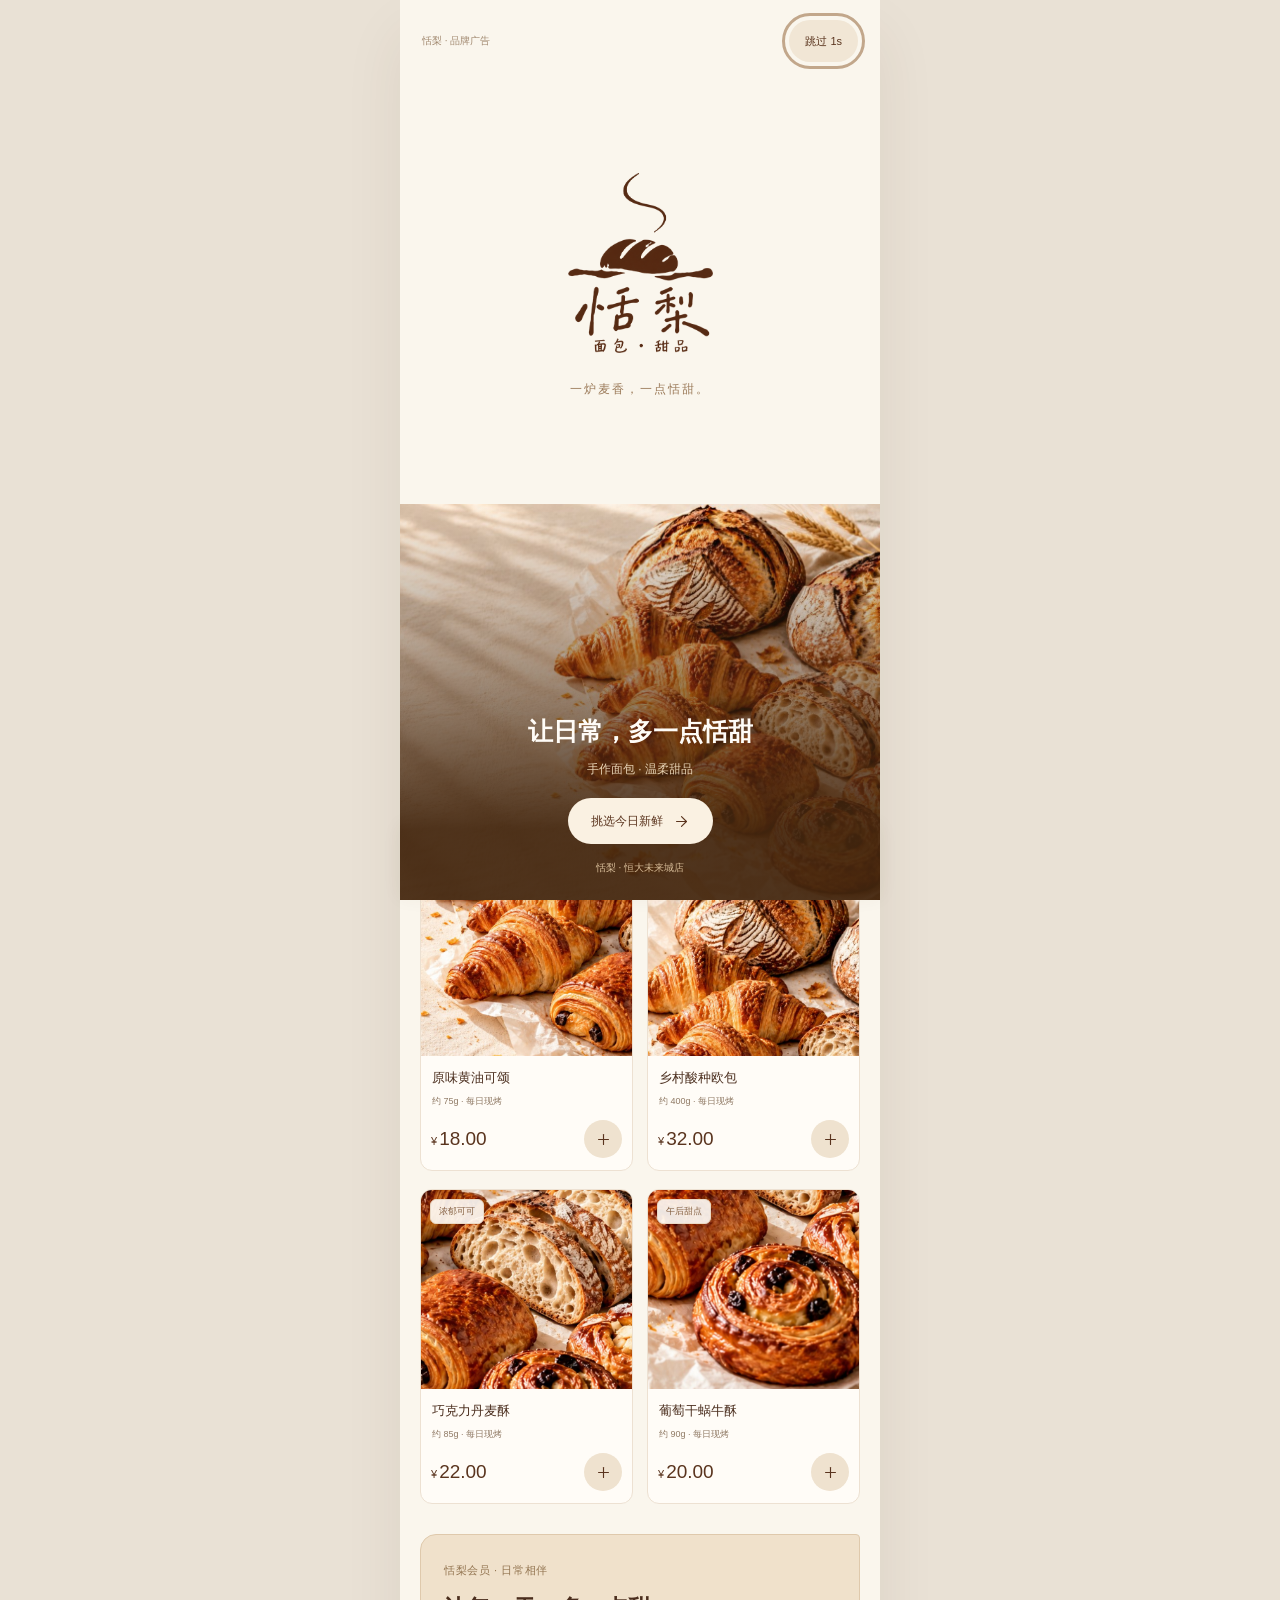
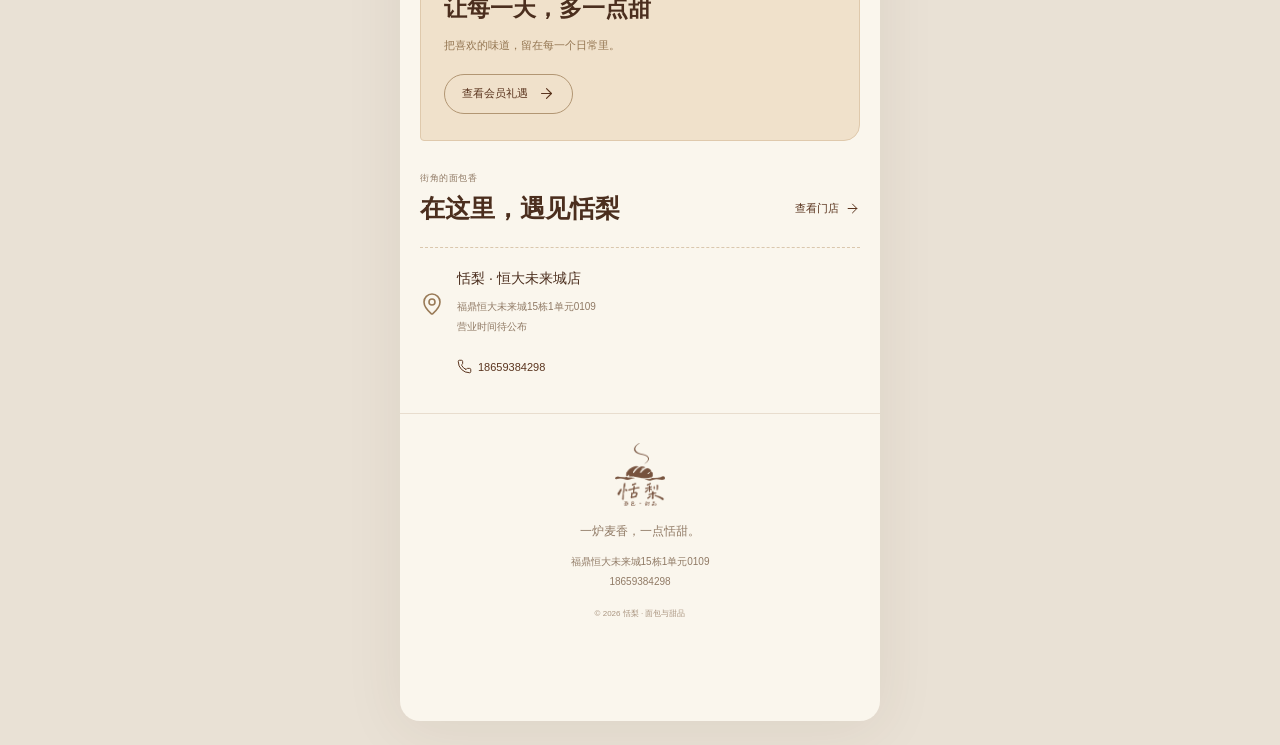
==== commit 7c0210b9: "Update bread dessert logo and add skippable launch advertisement" ====
--- a/tianli-preview.html
+++ b/tianli-preview.html
@@ -3,20 +3,219 @@
 <head>
   <meta charset="UTF-8">
   <meta name="viewport" content="width=device-width,initial-scale=1">
-  <meta name="theme-color" content="#315d43">
+  <meta name="theme-color" content="#faf6ed">
   <title>恬梨 · 每日新鲜出炉</title>
   <style>
-:root{--green:#315d43;--ink:#263b2d;--muted:#7a8277;--line:#e3e7df;--pink:#f1dbdd}*{box-sizing:border-box}body{margin:0;color:var(--ink);background:#fff;font-family:-apple-system,BlinkMacSystemFont,"PingFang SC","Microsoft YaHei",sans-serif;font-size:15px;letter-spacing:0}button,input{font:inherit}button,a,input{-webkit-tap-highlight-color:transparent}button{cursor:pointer;color:inherit;border:0}a{color:inherit;text-decoration:none}button:disabled{opacity:.45;cursor:not-allowed}button:focus-visible,a:focus-visible,input:focus-visible{outline:3px solid #b7c9ad;outline-offset:4px}svg{width:22px;height:22px;stroke-width:1.6;flex-shrink:0}h1,h2,h3,p{margin:0}h2{font-size:30px;font-weight:500}h3{font-size:17px;font-weight:500}.header{height:94px;display:flex;align-items:center;justify-content:space-between;max-width:1280px;margin:auto;padding:0 48px;gap:24px}.brand{display:flex;align-items:center;gap:15px}.brand-mark{font-family:"Songti SC",SimSun,serif;font-size:38px;font-weight:700;white-space:nowrap}.brand-mark span{color:#547052}.brand-sub{font-size:10px;line-height:1.65;padding-left:14px;border-left:1px solid #d2d9cf}.header nav{display:flex;gap:44px;align-items:center;height:100%}.header nav a{height:100%;display:flex;align-items:center;position:relative;font-size:14px;color:#7a8175}.header nav a.active{color:var(--green)}.header nav a.active:after{content:"";height:3px;position:absolute;background:var(--green);width:20px;bottom:23px;left:calc(50% - 10px)}.header-bag{background:transparent;position:relative}.icon-button{display:flex;align-items:center;justify-content:center;width:42px;height:42px;background:transparent;border-radius:50%}.header-bag span{position:absolute;right:-3px;top:0;background:var(--green);color:white;font-size:10px;border-radius:50%;min-width:16px;height:16px;display:grid;place-items:center}.hero{position:relative;background:#f2dadd;overflow:hidden;height:520px}.hero-image{position:absolute;width:100%;height:100%;object-fit:cover;object-position:center 59%}.hero-inner{max-width:1184px;margin:auto;padding:76px 48px;position:relative;height:100%}.eyebrow{font-size:10px;color:#7b8777;line-height:1.6}.hero .eyebrow{color:#476046;font-size:11px}.hero h1{font-family:"Songti SC",SimSun,serif;font-size:55px;font-weight:500;line-height:1.4;white-space:pre-line;margin:21px 0 19px}.hero p{font-size:14px;color:#52694f;margin-bottom:30px}.primary,.secondary{display:inline-flex;align-items:center;justify-content:center;gap:12px;padding:16px 22px;min-height:48px;border-radius:4px;background:var(--green);color:#fff;font-size:13px}.primary svg,.secondary svg{width:17px;height:17px}.secondary{background:#edf1e9;color:var(--green)}.hero-counter{position:absolute;right:48px;bottom:26px;display:flex;gap:12px;align-items:center;font-size:12px;color:#30412d}.hero-counter button{width:32px;height:32px;background:rgba(255,255,255,.7);border-radius:50%;display:grid;place-items:center}.hero-counter svg{width:16px;height:16px}.hero-dots{display:flex;gap:9px;position:absolute;left:48px;bottom:29px}.hero-dots button{width:7px;height:7px;padding:0;border-radius:50%;background:#b5a29f}.hero-dots button.active{width:24px;border-radius:4px;background:var(--green)}.promise{display:flex;justify-content:center;gap:65px;font-size:12px;color:#6c7a64;min-height:52px;align-items:center;border-bottom:1px solid var(--line);background:#fafbf8}.promise span{display:flex;align-items:center;gap:9px}.promise svg{width:16px;height:16px}.container{max-width:1184px;margin:auto;padding:0 48px}.quick-links{display:grid;grid-template-columns:repeat(3,minmax(0,1fr));padding:34px 0;border-bottom:1px solid var(--line)}.quick-links button{display:flex;align-items:center;gap:20px;background:transparent;text-align:left;padding:8px 34px;border-right:1px solid var(--line)}.quick-links button:first-child{padding-left:12px}.quick-links button:last-child{border:0}.quick-icon{width:50px;height:50px;display:grid;place-items:center;background:#edf1e8;border-radius:50%;flex-shrink:0}.quick-icon svg{width:24px;height:24px;color:var(--green)}.quick-links h3{font-size:16px;margin-bottom:7px}.quick-links p{font-size:12px;color:var(--muted)}.quick-links>button>svg{margin-left:auto;width:15px}.section{padding:48px 0 54px}.section-head{display:flex;align-items:end;justify-content:space-between;margin-bottom:29px;gap:20px}.section-head h2{margin-top:8px}.text-link{display:flex;align-items:center;gap:8px;background:transparent;color:var(--green);font-size:12px;padding:6px 0;white-space:nowrap}.text-link svg{width:16px;height:16px}.product-grid{display:grid;grid-template-columns:repeat(4,minmax(0,1fr));gap:24px}.product{min-width:0}.product-photo{position:relative;overflow:hidden;aspect-ratio:1/1;background:var(--pink);border-radius:4px;margin-bottom:17px;display:block;width:100%;padding:0}.product-photo img{width:100%;height:100%;object-fit:cover;transform:scale(1.75);transition:transform .3s}.product-photo:hover img{transform:scale(1.9)}.product-photo .badge{position:absolute;top:12px;left:12px;z-index:1;background:rgba(255,255,255,.92)}.badge{display:inline-flex;align-items:center;padding:5px 8px;border-radius:3px;font-size:10px;background:#edf1e8;color:#5b7153;white-space:nowrap}.product h3{margin-bottom:7px;font-size:16px}.product p{font-size:12px;color:var(--muted)}.product-bottom{display:flex;justify-content:space-between;align-items:center;margin-top:15px}.price{font-size:19px;color:var(--green);font-weight:500}.price small{font-size:12px;margin-right:2px}.add{width:30px;height:30px;display:grid;place-items:center;border-radius:50%;background:#edf1e8;color:var(--green)}.add svg{width:16px;height:16px}.membership{background:#eaf0e5;padding:38px 0}.membership .container{display:flex;justify-content:space-between;align-items:center;gap:24px}.membership h2{font-family:"Songti SC",SimSun,serif;margin:10px 0;font-size:30px}.membership p{color:#788571;font-size:13px}.membership .primary{background:transparent;border:1px solid #9caa92;color:var(--green)}.store-teaser{display:flex;justify-content:space-between;align-items:center;border-top:1px solid var(--line);padding:25px 0 0;gap:20px}.store-teaser h3{font-size:19px;margin-bottom:12px}.store-teaser p{font-size:13px;color:var(--muted);line-height:2}.store-pin{display:flex;align-items:center;gap:24px}.store-pin>svg{width:38px;height:38px;color:#809174}.site-footer{border-top:1px solid var(--line);padding:35px 48px;max-width:1184px;margin:auto;display:grid;grid-template-columns:1fr 1fr 1fr;gap:20px;align-items:center}.site-footer .brand-mark{font-size:29px}.site-footer>p{font-size:13px;color:var(--muted)}.footer-address{font-size:12px!important;text-align:right;line-height:1.9}.footer-small{grid-column:1/-1;font-size:10px;color:#9ba393;padding-top:6px}.mobile-nav{display:none}.page-title{padding:44px 0 30px}.page-title h1{font-size:32px;font-weight:500;margin:10px 0 15px}.page-title p{color:var(--muted);font-size:13px;line-height:1.8}.catalog-tools{display:flex;justify-content:space-between;align-items:center;gap:24px;margin-bottom:30px;flex-wrap:wrap}.categories{display:flex;gap:8px;overflow:auto;max-width:100%}.categories button{border-radius:4px;padding:13px 18px;background:#f3f5f0;color:#6a7961;font-size:13px;white-space:nowrap}.categories button.active{background:var(--green);color:white}.search-box{display:flex;align-items:center;border:1px solid var(--line);border-radius:4px;padding:0 14px;height:44px;gap:10px}.search-box svg{width:16px;color:#8b9685}.search-box input{border:0;outline:0;max-width:200px;font-size:13px;background:transparent;width:100%}.catalog-section{padding-bottom:60px}.catalog-section .product-grid{row-gap:38px}.results{font-size:12px;color:var(--muted);margin-bottom:25px}.empty{padding:48px 16px;text-align:center;color:var(--muted);font-size:13px;line-height:1.8}.wallet-layout{display:grid;grid-template-columns:1fr 1.1fr;gap:70px;padding-bottom:60px}.member-header{display:flex;gap:14px;align-items:center;margin-bottom:26px}.avatar{width:46px;height:46px;border-radius:50%;background:#e7eee1;display:grid;place-items:center;font-size:20px}.member-header h3{margin-bottom:7px}.member-header p{font-size:12px;color:var(--muted)}.member-header .text-link{margin-left:auto}.balance{background:var(--green);color:#fff;border-radius:6px;padding:30px}.balance-top{display:flex;justify-content:space-between;font-size:12px;gap:15px}.balance-top .eyebrow{color:#c8d4c3}.balance-number{font-size:54px;margin:18px 0}.balance-bottom{font-size:11px;color:#c9d6c4}.wallet-layout h2{font-size:23px}.wallet-layout .section-head{margin-bottom:22px;align-items:center}.plans{display:grid;grid-template-columns:repeat(2,minmax(0,1fr));gap:14px}.plan{border:1px solid var(--line);background:#fff;padding:24px 12px;border-radius:4px;color:var(--green)}.plan.active{border-color:var(--green);background:#eff4ea;box-shadow:inset 0 0 0 1px var(--green)}.plan-amount{display:block;font-size:28px;margin-bottom:8px}.plan-gift{font-size:12px;color:#718469}.plan-note{color:var(--muted);font-size:11px;margin-top:17px;line-height:1.8}.agreement{display:flex;align-items:center;gap:0;flex-wrap:wrap;font-size:12px;color:var(--muted);margin:23px 0}.agreement label{display:flex;align-items:center;gap:6px}.agreement input{accent-color:var(--green);width:15px;height:15px}.agreement .text-link{font-size:12px}.recharge{width:100%}.records-title{margin-top:34px!important}.store-layout{display:grid;grid-template-columns:1fr 1fr;gap:50px;padding-bottom:55px;align-items:start}.store-image{width:100%;aspect-ratio:1.2;object-fit:cover;border-radius:4px}.store-card{padding:12px 0}.store-card h2{font-size:24px;margin-bottom:28px}.store-field{padding:18px 0;border-bottom:1px solid var(--line);line-height:1.8}.store-field span{display:block;font-size:11px;color:var(--muted);margin-bottom:7px}.store-field p{font-size:14px}.store-services{display:flex;gap:8px;margin:20px 0}.store-actions{display:flex;gap:12px;flex-wrap:wrap}.store-actions .primary,.store-actions .secondary{font-size:12px}.cart-summary{position:sticky;bottom:24px;background:var(--green);color:white;display:flex;align-items:center;justify-content:space-between;gap:12px;padding:16px 22px;border-radius:4px;margin:30px 0 0}.cart-summary button{background:transparent;color:white;display:flex;align-items:center;gap:8px}.cart-summary .price{color:white}.cart-summary .text-link{font-size:13px}dialog{border:0;border-radius:8px;width:min(490px,calc(100% - 32px));padding:28px;color:var(--ink);max-height:85vh;overflow-y:auto}dialog::backdrop{background:rgba(21,38,25,.42);backdrop-filter:blur(3px)}.modal-head{display:flex;justify-content:space-between;align-items:center;gap:14px;margin-bottom:22px}.modal-head h2{font-size:22px}.modal-head .icon-button{background:#f2f5ed;flex-shrink:0}.modal-photo{width:100%;aspect-ratio:1.5;object-fit:cover;border-radius:4px}.modal-desc{font-size:14px;color:#6e7d65;line-height:1.9;margin:20px 0}.modal-small{font-size:12px;line-height:1.9;color:var(--muted)}dialog>.primary{width:100%;margin-top:22px}.cart-item{display:flex;justify-content:space-between;align-items:center;gap:14px;padding:18px 0;border-bottom:1px solid var(--line)}.cart-item h3{font-size:14px;margin-bottom:7px}.cart-item p{font-size:12px;color:var(--muted)}.stepper{display:flex;align-items:center;gap:10px}.stepper button{width:30px;height:30px;background:#edf1e8;display:grid;place-items:center;border-radius:3px}.stepper svg{width:14px;height:14px}.cart-total{display:flex;justify-content:space-between;align-items:center;margin-top:24px}.pickup-store{background:#f3f6ee;padding:14px;margin:18px 0;font-size:12px;line-height:1.9;color:#6a7d60}#toast{position:fixed;bottom:105px;left:50%;transform:translateX(-50%);background:#283f2d;color:white;padding:12px 20px;border-radius:4px;font-size:13px;z-index:5;opacity:0;pointer-events:none;transition:opacity .2s;max-width:90%;text-align:center}#toast.visible{opacity:1}body:has(dialog[open]){overflow:hidden}.notice-text{font-size:14px;line-height:1.9;color:#73816b}.checkout-form{display:grid;gap:14px}.checkout-form label{font-size:12px;display:grid;gap:8px;color:#68785f}.checkout-form input{border:1px solid var(--line);padding:13px;border-radius:4px;width:100%;background:#fff}.checkout-form .primary{margin-top:8px}.checkout-note{font-size:11px;color:#8b9486;line-height:1.8}
-@media(min-width:1440px){.hero{height:560px}.hero-inner{padding-top:88px}.hero-image{object-position:center 58%}}@media(max-width:900px){.header{padding:0 28px}.container{padding:0 28px}.hero-inner{padding-left:28px;padding-right:28px}.hero-image{object-position:45% center}.hero h1{font-size:48px}.quick-links button{padding:8px 16px;gap:12px}.quick-links p{font-size:10px}.quick-links>button>svg{display:none}.product-grid{gap:18px}.wallet-layout{gap:32px}.site-footer{padding:30px 28px}.hero-dots{left:28px}.hero-counter{right:28px}.store-layout{gap:26px}}
-@media(max-width:600px){body{padding-bottom:72px}.header{height:78px;padding:0 22px}.header .brand-mark{font-size:32px}.header .brand-sub{font-size:9px}.header nav{display:none}.hero{height:460px}.hero-image{object-position:43% center}.hero-inner{padding:42px 22px}.hero h1{font-size:40px;line-height:1.45;margin:21px 0 17px}.hero .eyebrow{font-size:9px;max-width:180px}.hero p{font-size:11px;max-width:190px;line-height:1.9;margin-bottom:22px}.hero .primary{padding:13px 17px;font-size:11px;min-height:44px}.hero-dots{left:22px;bottom:24px}.hero-counter{right:22px;bottom:16px}.hero-counter button{width:29px;height:29px}.promise{gap:23px;font-size:10px;height:48px}.promise svg{width:14px;height:14px}.promise span{gap:6px}.container{padding:0 22px}.quick-links{padding:22px 0}.quick-links button{flex-direction:column;gap:9px;text-align:center;padding:4px 6px!important}.quick-links .quick-icon{width:40px;height:40px}.quick-icon svg{width:21px;height:21px}.quick-links h3{font-size:13px;margin-bottom:5px}.quick-links p{font-size:9px;line-height:1.6}.section{padding:30px 0 34px}.section-head{margin-bottom:22px}.section-head h2{font-size:23px;margin-top:6px}.eyebrow{font-size:8px}.text-link{font-size:11px}.product-grid{grid-template-columns:repeat(2,minmax(0,1fr));gap:24px 16px}.product-photo{margin-bottom:13px}.product-photo .badge{top:8px;left:8px;font-size:9px;padding:4px 6px}.product h3{font-size:14px;line-height:1.5}.product p{font-size:10px}.product-bottom{margin-top:10px}.price{font-size:17px}.add{width:29px;height:29px}.membership{padding:27px 0}.membership .container{display:block}.membership h2{font-size:24px}.membership p{font-size:11px;line-height:1.8}.membership .primary{margin-top:20px;min-height:40px;font-size:11px;padding:11px 16px}.store-teaser{align-items:start}.store-pin{gap:13px}.store-pin>svg{width:25px;height:25px}.store-teaser h3{font-size:15px}.store-teaser p{font-size:11px}.store-teaser>.text-link{display:none}.site-footer{padding:28px 22px;display:flex;flex-wrap:wrap;gap:18px}.site-footer .brand{width:100%}.site-footer>p{font-size:11px}.footer-address{text-align:left;font-size:10px!important}.footer-small{width:100%}.mobile-nav{position:fixed;bottom:0;left:0;width:100%;height:calc(64px + env(safe-area-inset-bottom));background:rgba(255,255,255,.98);border-top:1px solid var(--line);display:flex;justify-content:space-around;z-index:3;padding-bottom:env(safe-area-inset-bottom)}.mobile-nav a{display:flex;flex-direction:column;align-items:center;justify-content:center;gap:5px;font-size:10px;width:25%;color:#8c9585}.mobile-nav svg{width:21px;height:21px}.mobile-nav a.active{color:var(--green)}.page-title{padding:28px 0}.page-title h1{font-size:27px;margin:10px 0 12px}.page-title p{font-size:12px}.catalog-tools{gap:17px;flex-direction:column-reverse;align-items:stretch}.search-box input{max-width:none}.categories{gap:8px}.categories button{font-size:11px;padding:11px 13px;flex-shrink:0}.catalog-section{padding-bottom:28px}.results{font-size:11px}.cart-summary{bottom:82px;padding:14px 15px}.wallet-layout{grid-template-columns:1fr;gap:32px;padding-bottom:36px}.member-header{margin-bottom:22px}.member-header h3{font-size:15px}.member-header p{font-size:11px}.balance{padding:25px}.balance-number{font-size:47px}.wallet-layout h2{font-size:22px}.wallet-layout .section-head{margin-bottom:20px}.store-layout{grid-template-columns:1fr;gap:20px;padding-bottom:32px}.store-image{aspect-ratio:1.6}.store-card{padding:0}.store-card h2{font-size:22px}.store-field{padding:15px 0}.store-field p{font-size:13px}.store-services{margin:19px 0}.store-actions{gap:10px}.store-actions .primary,.store-actions .secondary{padding:14px 17px;font-size:11px}.store-actions .text-link{font-size:10px}dialog{padding:22px;max-height:82vh}.modal-head h2{font-size:20px}.cart-item h3{font-size:13px}.hero-counter span{font-size:10px}}
-@media(prefers-reduced-motion:reduce){*{scroll-behavior:auto!important;transition:none!important}.product-photo:hover img{transform:scale(1.75)}}
-/* Keep mobile headlines over the poster's quiet pink area. */
-@media(max-width:600px){.hero-image{object-position:left center}.hero p{max-width:200px}.hero h1{font-size:38px}.hero{height:430px}}
-.product-photo img{transform:none}.product-photo:hover img{transform:scale(1.04)}
+:root {
+  --brown: #5a341e;
+  --ink: #4b2e1e;
+  --muted: #907a65;
+  --line: #e8ddce;
+  --cream: #faf6ed;
+  --paper: #fffcf7;
+  --sand: #f0e5d5;
+}
+* { box-sizing: border-box; }
+html { background: #e9e1d5; }
+body { max-width: 480px; margin: 24px auto; padding-bottom: calc(82px + env(safe-area-inset-bottom)); color: var(--ink); background: var(--cream); font: 14px -apple-system,BlinkMacSystemFont,"PingFang SC","Microsoft YaHei",sans-serif; box-shadow: 0 8px 60px #4b2e1e14; border-radius: 20px; overflow-x: clip; }
+button,input { font: inherit; }
+button,a,input { -webkit-tap-highlight-color: transparent; }
+button { cursor: pointer; color: inherit; border: 0; }
+a { color: inherit; text-decoration: none; }
+button:disabled { opacity: .5; cursor: not-allowed; }
+button:focus-visible,a:focus-visible,input:focus-visible { outline: 3px solid #c2a78b; outline-offset: 4px; }
+svg { width: 22px; height: 22px; stroke-width: 1.6; flex-shrink: 0; }
+h1,h2,h3,p { margin: 0; }
+h2 { font: 600 25px "Songti SC",SimSun,serif; }
+h3 { font-size: 15px; font-weight: 500; }
+.header { height: 82px; padding: 12px 20px; display: flex; align-items: center; gap: 12px; border-bottom: 1px solid var(--line); }
+.brand { display: flex; align-items: center; gap: 9px; }
+.header-logo { width: 37px; height: 54px; object-fit: contain; }
+.brand-name { font: 600 25px "Songti SC",SimSun,serif; white-space: nowrap; }
+.brand-name small { display: block; font: 10px -apple-system,BlinkMacSystemFont,"PingFang SC",sans-serif; color: var(--muted); margin-top: 5px; }
+.header-store { display: flex; gap: 5px; align-items: center; background: transparent; margin-left: auto; font-size: 11px; padding: 0; text-align: left; min-height: 44px; }
+.header-store svg { width: 15px; height: 15px; }
+.header-store small { display: block; font-size: 9px; color: var(--muted); margin-top: 4px; }
+.icon-button { display: grid; place-items: center; width: 44px; height: 44px; border-radius: 50%; background: transparent; flex-shrink: 0; }
+.header-bag { position: relative; width: 36px; }
+.header-bag span { position: absolute; right: -1px; top: 0; background: var(--brown); color: white; font-size: 10px; min-width: 17px; height: 17px; border-radius: 50%; display: grid; place-items: center; }
+.hero { position: relative; height: 460px; overflow: hidden; background: var(--cream); }
+.hero-brand { position: absolute; top: 16px; left: 0; width: 100%; display: flex; flex-direction: column; align-items: center; gap: 13px; z-index: 1; }
+.hero-brand img { width: 112px; height: 139px; object-fit: contain; }
+.hero-brand p { color: #8d6c50; font-family: "Songti SC",SimSun,serif; font-size: 12px; letter-spacing: 2px; }
+.hero-image { position: absolute; bottom: 0; width: 100%; height: 264px; object-fit: cover; object-position: left center; }
+.hero::after { content: ''; position: absolute; bottom: 0; left: 0; width: 100%; height: 264px; background: linear-gradient(90deg,#faf6edb8,#faf6ed50 37%,transparent 65%); pointer-events: none; z-index: 1; }
+.hero-inner { position: relative; z-index: 2; height: 100%; padding: 211px 22px 0; }
+.eyebrow { color: var(--muted); font-size: 9px; line-height: 1.6; letter-spacing: .6px; }
+.hero .eyebrow { color: #8a6c52; font-size: 8px; max-width: 210px; }
+.hero h1 { font: 500 29px/1.45 "Songti SC",SimSun,serif; white-space: pre-line; margin: 12px 0 10px; color: #4f2d19; }
+.hero-inner p:not(.eyebrow) { font-size: 10px; line-height: 1.8; color: #795b43; max-width: 220px; margin-bottom: 17px; }
+.primary,.secondary { display: inline-flex; align-items: center; justify-content: center; gap: 10px; padding: 14px 20px; min-height: 46px; border-radius: 24px; background: var(--brown); color: var(--paper); font-size: 12px; }
+.primary svg,.secondary svg { width: 17px; height: 17px; }
+.secondary { background: var(--sand); color: var(--brown); }
+.hero .primary { min-height: 42px; padding: 12px 18px; font-size: 11px; }
+.hero-counter { position: absolute; right: 16px; bottom: 13px; display: flex; align-items: center; gap: 8px; color: var(--brown); font-size: 10px; }
+.hero-counter button { width: 34px; height: 34px; background: #fffcf7d9; border: 1px solid #e7d5c3; border-radius: 50%; display: grid; place-items: center; }
+.hero-counter svg { width: 15px; height: 15px; }
+.hero-dots { position: absolute; left: 22px; bottom: 23px; display: flex; gap: 2px; }
+.hero-dots button { width: 25px; height: 26px; padding: 9px; background: transparent; border-radius: 20px; }
+.hero-dots button::after { content: ''; display: block; background: #bfa186; border-radius: 50%; width: 6px; height: 6px; }
+.hero-dots button.active::after { background: var(--brown); width: 16px; border-radius: 3px; margin-left: -5px; }
+.promise { display: flex; align-items: center; justify-content: center; gap: 24px; min-height: 45px; background: #f6efe2; border-bottom: 1px solid var(--line); color: #907254; font-size: 10px; }
+.promise span { display: flex; align-items: center; gap: 5px; }
+.promise svg { width: 14px; height: 14px; }
+.container { padding: 0 20px; width: 100%; }
+.quick-links { display: grid; grid-template-columns: repeat(3,minmax(0,1fr)); padding: 24px 0 20px; border-bottom: 1px dashed #dac7ad; }
+.quick-links button { display: flex; flex-direction: column; align-items: center; gap: 12px; background: transparent; padding: 0 4px; text-align: center; }
+.quick-links>button>svg { display: none; }
+.quick-icon { width: 45px; height: 45px; border-radius: 16px; background: #efe2cf; display: grid; place-items: center; color: var(--brown); }
+.quick-icon svg { width: 24px; height: 24px; }
+.quick-links h3 { font-size: 13px; margin-bottom: 6px; }
+.quick-links p { color: var(--muted); font-size: 9px; }
+.section { padding: 30px 0; }
+.section-head { display: flex; justify-content: space-between; align-items: end; gap: 12px; margin-bottom: 22px; }
+.section-head h2 { margin-top: 7px; }
+.text-link { display: inline-flex; align-items: center; gap: 6px; background: transparent; padding: 9px 0; font-size: 11px; color: var(--brown); white-space: nowrap; }
+.text-link svg { width: 15px; height: 15px; }
+.product-grid { display: grid; grid-template-columns: repeat(2,minmax(0,1fr)); gap: 18px 14px; }
+.product { min-width: 0; background: var(--paper); border: 1px solid #ede1d2; border-radius: 12px; overflow: hidden; padding-bottom: 12px; }
+.product-photo { position: relative; display: block; width: 100%; padding: 0; overflow: hidden; aspect-ratio: 1.06; background: var(--sand); margin-bottom: 12px; }
+.product-photo img { display: block; width: 100%; height: 100%; object-fit: cover; transition: transform .25s; }
+.product-photo:hover img { transform: scale(1.04); }
+.badge { display: inline-flex; align-items: center; padding: 5px 8px; background: #eee1ce; color: #825d3e; font-size: 9px; border-radius: 6px; white-space: nowrap; }
+.product-photo .badge { position: absolute; top: 9px; left: 9px; background: #fffcf7e8; border: 1px solid #ead9c5; }
+.product h3 { font-size: 13px; line-height: 1.6; margin: 0 11px 6px; }
+.product>p { margin: 0 11px; color: var(--muted); font-size: 9px; }
+.product-bottom { display: flex; align-items: center; justify-content: space-between; margin: 12px 10px 0; gap: 5px; }
+.price { font-size: 19px; font-weight: 500; color: var(--brown); }
+.price small { font-size: 11px; margin-right: 2px; }
+.add { width: 38px; height: 38px; display: grid; place-items: center; flex-shrink: 0; background: #efe2cf; border-radius: 50%; color: var(--brown); }
+.add svg { width: 17px; height: 17px; }
+.membership { margin: 0 20px; padding: 26px 0; border: 1px solid #dfc9ac; background: #f0e1cb; border-radius: 16px 4px 16px 4px; }
+.membership .container { padding: 0 23px; }
+.membership h2 { font-size: 23px; margin: 12px 0; }
+.membership p { color: #947652; font-size: 11px; line-height: 1.8; }
+.membership .primary { margin-top: 18px; background: transparent; border: 1px solid #b29673; color: var(--brown); padding: 10px 17px; min-height: 40px; font-size: 11px; }
+.store-teaser { border-top: 1px dashed #dac7ad; padding-top: 22px; }
+.store-pin { display: flex; align-items: center; gap: 13px; }
+.store-pin>svg { width: 24px; height: 24px; color: #997a57; }
+.store-teaser h3 { font-size: 14px; margin-bottom: 9px; }
+.store-teaser p { font-size: 10px; color: var(--muted); line-height: 2; }
+.store-teaser>.text-link { margin: 13px 0 0 37px; }
+.site-footer { border-top: 1px solid var(--line); padding: 27px 20px 20px; text-align: center; }
+.site-footer .brand { display: inline-flex; }
+.footer-logo { width: 50px; height: 67px; object-fit: contain; opacity: .8; }
+.site-footer>p { color: var(--muted); font-family: "Songti SC",SimSun,serif; font-size: 12px; margin-top: 12px; }
+.footer-address { font: 10px/2 -apple-system,BlinkMacSystemFont,"PingFang SC",sans-serif!important; }
+.footer-small { font-size: 8px; color: #aa9580; display: block; margin-top: 16px; }
+.mobile-nav { position: fixed; bottom: 0; left: 50%; transform: translateX(-50%); z-index: 4; width: 100%; max-width: 480px; height: calc(72px + env(safe-area-inset-bottom)); padding-bottom: env(safe-area-inset-bottom); background: #fffcf7f7; backdrop-filter: blur(10px); border-top: 1px solid var(--line); display: flex; justify-content: space-around; box-shadow: 0 -3px 18px #513b2510; }
+.mobile-nav a { display: flex; align-items: center; justify-content: center; flex-direction: column; gap: 6px; width: 25%; font-size: 11px; color: #a58e75; }
+.mobile-nav svg { width: 22px; height: 22px; }
+.mobile-nav a.active { color: var(--brown); font-weight: 600; }
+.mobile-nav a.active svg { stroke-width: 2; }
+.page-title { padding: 29px 0 28px; }
+.page-title h1 { font: 600 29px/1.5 "Songti SC",SimSun,serif; margin: 9px 0 12px; }
+.page-title>p:last-child { font-size: 11px; color: var(--muted); line-height: 1.8; }
+.catalog-tools { display: flex; flex-direction: column-reverse; align-items: stretch; gap: 17px; margin-bottom: 24px; }
+.categories { display: flex; overflow-x: auto; gap: 8px; max-width: 100%; padding-bottom: 4px; }
+.categories button { padding: 11px 14px; background: #f0e6d8; border-radius: 20px; color: #87684b; font-size: 11px; white-space: nowrap; flex-shrink: 0; }
+.categories button.active { background: var(--brown); color: var(--paper); }
+.search-box { display: flex; align-items: center; gap: 10px; border: 1px solid var(--line); background: var(--paper); border-radius: 24px; height: 46px; padding: 0 17px; }
+.search-box svg { width: 16px; color: #9b836b; }
+.search-box input { min-width: 0; width: 100%; font-size: 12px; border: 0; outline: 0; background: transparent; color: var(--ink); }
+.catalog-section { padding-bottom: 26px; }
+.results { font-size: 10px; color: var(--muted); margin-bottom: 19px; }
+.empty { padding: 32px 10px; color: var(--muted); font-size: 12px; text-align: center; line-height: 1.9; }
+.cart-summary { position: sticky; bottom: calc(90px + env(safe-area-inset-bottom)); background: var(--brown); color: var(--paper); display: flex; align-items: center; justify-content: space-between; gap: 10px; padding: 13px 16px; border-radius: 28px; margin-top: 25px; box-shadow: 0 4px 16px #52331d24; }
+.cart-summary button { display: flex; align-items: center; gap: 7px; color: var(--paper); background: transparent; padding: 0; font-size: 11px; }
+.cart-summary svg { width: 18px; height: 18px; }
+.cart-summary .price { color: var(--paper); font-size: 17px; }
+.wallet-layout { display: grid; grid-template-columns: 1fr; gap: 26px; padding-bottom: 32px; }
+.member-header { display: flex; align-items: center; gap: 12px; margin-bottom: 23px; }
+.member-header h3 { font-size: 14px; margin-bottom: 6px; }
+.member-header p { font-size: 10px; color: var(--muted); }
+.member-header .text-link { margin-left: auto; font-size: 10px; }
+.avatar { width: 43px; height: 43px; flex-shrink: 0; border-radius: 50%; background: var(--sand); display: grid; place-items: center; font: 22px "Songti SC",SimSun,serif; }
+.balance { position: relative; background: #5a341e; padding: 25px; border-radius: 16px 4px 16px 4px; color: var(--paper); overflow: hidden; }
+.balance-logo { position: absolute; right: 25px; bottom: 25px; width: 70px; height: 88px; object-fit: contain; filter: brightness(0) invert(1); opacity: .14; }
+.balance-top { display: flex; justify-content: space-between; align-items: center; gap: 14px; font-size: 11px; }
+.balance-top .eyebrow { color: #d8c1a6; font-size: 9px; }
+.balance-number { font-size: 49px; margin: 20px 0; }
+.balance-bottom { font-size: 10px; color: #d8c1a6; }
+.wallet-layout h2 { font-size: 23px; }
+.wallet-layout .section-head { margin-bottom: 20px; align-items: center; }
+.plans { display: grid; grid-template-columns: repeat(2,minmax(0,1fr)); gap: 13px; }
+.plan { border: 1px solid #dfcfba; border-radius: 12px; background: var(--paper); padding: 23px 12px; color: var(--brown); position: relative; }
+.plan.active { background: #f0e2cc; border-color: var(--brown); box-shadow: inset 0 0 0 1px var(--brown); }
+.plan-amount { display: block; font-size: 29px; margin-bottom: 10px; }
+.plan-gift { color: #9b7550; font-size: 11px; }
+.plan-note { font-size: 10px; color: var(--muted); margin-top: 17px; line-height: 1.8; }
+.agreement { display: flex; align-items: center; gap: 0; flex-wrap: wrap; font-size: 11px; color: var(--muted); margin: 22px 0; }
+.agreement label { display: flex; align-items: center; gap: 6px; }
+.agreement input { accent-color: var(--brown); width: 16px; height: 16px; }
+.agreement .text-link { font-size: 11px; }
+.recharge { width: 100%; }
+.records-title { margin-top: 27px!important; }
+.store-layout { display: grid; grid-template-columns: 1fr; gap: 23px; padding-bottom: 32px; }
+.store-image { width: 100%; aspect-ratio: 1.65; object-fit: cover; border-radius: 14px 4px 14px 4px; }
+.store-card h2 { font-size: 23px; margin-bottom: 14px; }
+.store-field { border-bottom: 1px solid var(--line); padding: 16px 0; line-height: 1.9; }
+.store-field span { display: block; font-size: 10px; color: var(--muted); margin-bottom: 6px; }
+.store-field p { font-size: 12px; }
+.store-services { display: flex; gap: 8px; margin: 20px 0; }
+.store-actions { display: flex; gap: 10px; align-items: center; flex-wrap: wrap; }
+.store-actions .primary,.store-actions .secondary { padding: 13px 15px; font-size: 11px; gap: 7px; }
+.store-actions .text-link { font-size: 10px; }
+dialog { position: fixed; inset: auto 0 0; margin: 0 auto; width: min(480px,100%); border: 0; border-radius: 22px 22px 0 0; background: var(--paper); padding: 24px 22px calc(26px + env(safe-area-inset-bottom)); color: var(--ink); max-height: 85vh; overflow-y: auto; }
+dialog::backdrop { background: #33201566; backdrop-filter: blur(2px); }
+.modal-head { display: flex; justify-content: space-between; align-items: center; gap: 12px; margin-bottom: 21px; }
+.modal-head h2 { font-size: 22px; }
+.modal-head .icon-button { background: #f0e6d8; width: 36px; height: 36px; }
+.modal-photo { width: 100%; aspect-ratio: 1.5; object-fit: cover; border-radius: 12px; }
+.modal-desc { font-size: 13px; line-height: 1.9; color: #876b50; margin: 18px 0; }
+.modal-small { font-size: 11px; line-height: 1.9; color: var(--muted); }
+dialog>.primary { width: 100%; margin-top: 20px; }
+.cart-item { display: flex; justify-content: space-between; align-items: center; gap: 10px; padding: 19px 0; border-bottom: 1px solid var(--line); }
+.cart-item h3 { font-size: 13px; margin-bottom: 6px; }
+.cart-item p { font-size: 10px; color: var(--muted); }
+.stepper { display: flex; gap: 9px; align-items: center; }
+.stepper button { width: 33px; height: 33px; background: var(--sand); border-radius: 50%; display: grid; place-items: center; }
+.stepper svg { width: 14px; height: 14px; }
+.cart-total { display: flex; justify-content: space-between; align-items: center; margin-top: 24px; }
+.pickup-store { background: #f4ecde; border-radius: 10px; padding: 15px; margin: 18px 0; color: #8a6c50; font-size: 11px; line-height: 1.9; }
+.checkout-form { display: grid; gap: 15px; }
+.checkout-form label { display: grid; gap: 9px; font-size: 11px; color: #84664b; }
+.checkout-form input { border: 1px solid var(--line); background: var(--cream); color: var(--ink); padding: 14px; border-radius: 10px; width: 100%; font-size: 14px; }
+.checkout-form .primary { margin-top: 8px; }
+.checkout-note { font-size: 10px; color: var(--muted); line-height: 1.8; }
+.notice-text { color: #8a7057; font-size: 13px; line-height: 1.9; }
+#toast { position: fixed; z-index: 8; bottom: 102px; left: 50%; transform: translateX(-50%); background: #5a341eee; color: var(--paper); padding: 12px 20px; border-radius: 24px; font-size: 12px; opacity: 0; pointer-events: none; transition: opacity .2s; max-width: 85%; text-align: center; }
+#toast.visible { opacity: 1; }
+body:has(dialog[open]) { overflow: hidden; }
+body.showing-launch-ad { overflow: hidden; }
+.launch-ad { position: fixed; top: 0; bottom: 0; left: 50%; transform: translateX(-50%); z-index: 100; width: 100%; max-width: 480px; background: var(--cream); display: flex; flex-direction: column; height: 100dvh; }
+.launch-ad-top { display: flex; align-items: center; justify-content: space-between; padding: calc(20px + env(safe-area-inset-top)) 22px 6px; font-size: 10px; color: #a28a71; }
+.launch-ad-skip { border-radius: 22px; background: #f1e6d5; color: var(--brown); padding: 12px 16px; font-size: 11px; min-height: 42px; }
+.launch-ad-brand { flex: 1; min-height: 220px; display: flex; align-items: center; justify-content: center; flex-direction: column; gap: 24px; padding: 20px 0 25px; }
+.launch-ad-logo { width: 145px; height: 187px; object-fit: contain; }
+.launch-ad-brand p { font: 12px "Songti SC",SimSun,serif; color: #9b7a59; letter-spacing: 2px; }
+.launch-ad-bottom { position: relative; height: 44dvh; min-height: 220px; }
+.launch-ad-photo { width: 100%; height: 100%; object-fit: cover; }
+.launch-ad-shade { position: absolute; inset: 0; background: linear-gradient(180deg,#faf6ed00,#43260eee 82%); }
+.launch-ad-copy { position: absolute; bottom: 0; left: 0; right: 0; text-align: center; color: var(--paper); padding: 25px 22px calc(25px + env(safe-area-inset-bottom)); }
+.launch-ad-copy h2 { font-size: 25px; }
+.launch-ad-copy p { font-size: 12px; color: #e8d4b6; margin: 13px 0 20px; }
+.launch-ad-cta { display: inline-flex; align-items: center; justify-content: center; gap: 10px; padding: 14px 23px; background: #faf1e2; color: var(--brown); border-radius: 28px; font-size: 12px; min-height: 46px; }
+.launch-ad-cta svg { width: 17px; height: 17px; }
+.launch-ad-copy small { display: block; margin-top: 17px; font-size: 10px; color: #d6bb97; }
+@media(max-height:600px) { .launch-ad-brand { min-height: 160px; gap: 12px; padding: 10px 0; } .launch-ad-logo { width: 105px; height: 137px; } .launch-ad-top { padding-top: 12px; } .launch-ad-copy { padding-bottom: 15px; } }
+@media(max-width:600px) { html { background: var(--cream); } body { margin: 0 auto; border-radius: 0; box-shadow: none; } }
+@media(max-width:350px) { .header { padding: 12px 15px; gap: 7px; } .header-store { font-size: 10px; } .header-logo { width: 30px; height: 46px; } .brand-name { font-size: 23px; } .container { padding: 0 16px; } .hero-inner { padding-left: 18px; } .hero h1 { font-size: 27px; } .promise { gap: 17px; } .product h3 { font-size: 12px; margin-left: 9px; margin-right: 9px; } .product>p { font-size: 8px; margin-left: 9px; margin-right: 9px; } .product-bottom { margin-left: 9px; margin-right: 9px; } .price { font-size: 16px; } .add { width: 33px; height: 33px; } .membership { margin: 0 16px; } .membership .container { padding: 0 18px; } .membership h2 { font-size: 21px; } .member-header { gap: 9px; } .member-header h3 { font-size: 12px; } }
+@media(prefers-reduced-motion:reduce) { * { transition: none!important; } .product-photo:hover img { transform: none; } }
 
 </style>
   <script>
-window.BakeryImages={"bakery":"[data-uri]